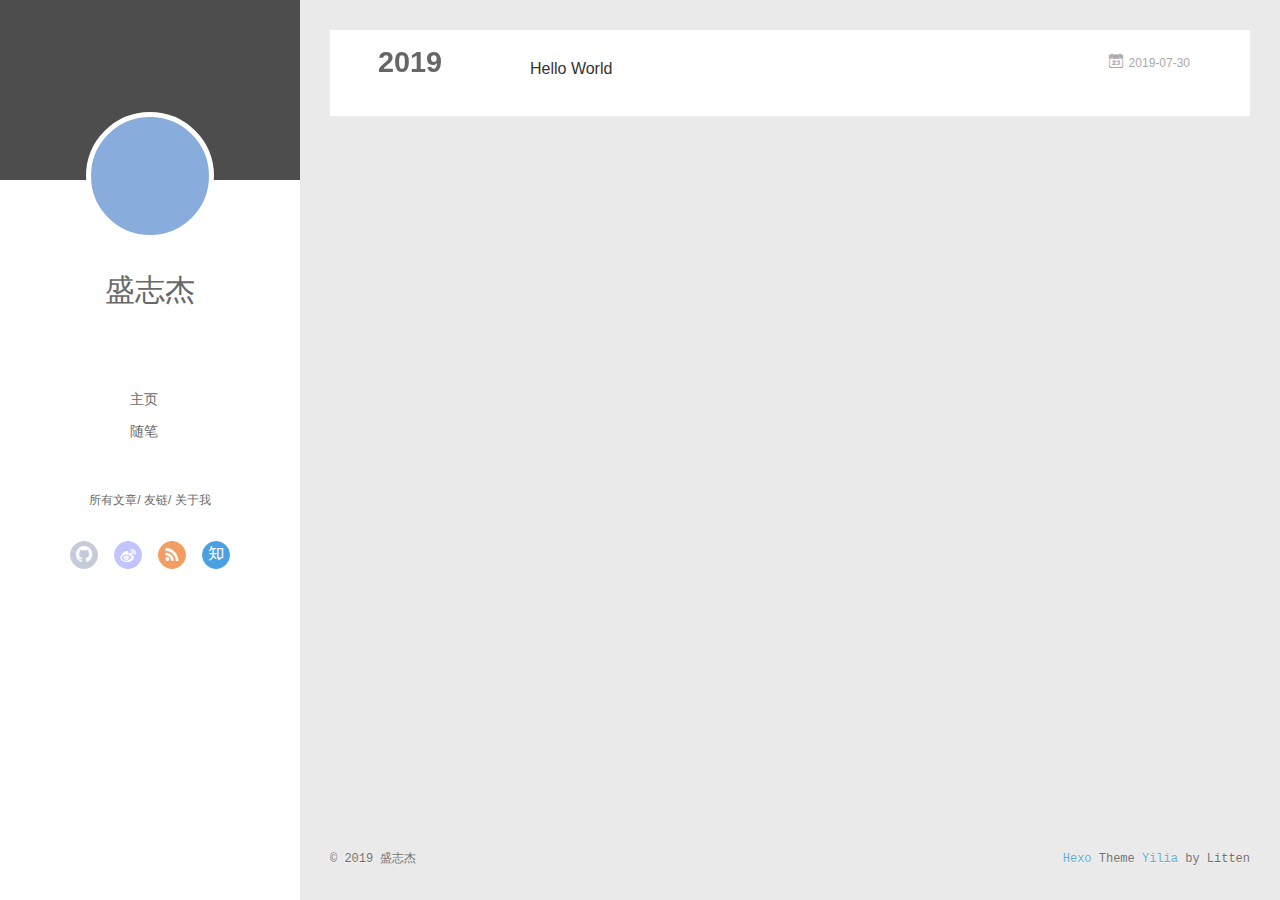
==== archives/index.html @ b41f2821 "第一次提交" ====
<!DOCTYPE html>
<html>
<head><meta name="generator" content="Hexo 3.9.0">
  <meta charset="utf-8">
  
  <meta name="renderer" content="webkit">
  <meta http-equiv="X-UA-Compatible" content="IE=edge">
  <link rel="dns-prefetch" href="http://shengzhijie.tk">
  <title>Archives | 盛志杰的博客</title>
  <meta name="viewport" content="width=device-width, initial-scale=1, maximum-scale=1">
  <meta property="og:type" content="website">
<meta property="og:title" content="盛志杰的博客">
<meta property="og:url" content="http://shengzhijie.tk/archives/index.html">
<meta property="og:site_name" content="盛志杰的博客">
<meta property="og:locale" content="default">
<meta name="twitter:card" content="summary">
<meta name="twitter:title" content="盛志杰的博客">
  
    <link rel="alternative" href="/atom.xml" title="盛志杰的博客" type="application/atom+xml">
  
  
    <link rel="icon" href="/favicon.png">
  
  <link rel="stylesheet" type="text/css" href="/./main.0cf68a.css">
  <style type="text/css">
  
    #container.show {
      background: linear-gradient(200deg,#a0cfe4,#e8c37e);
    }
  </style>
  

  

</head>
</html>
<body>
  <div id="container" q-class="show:isCtnShow">
    <canvas id="anm-canvas" class="anm-canvas"></canvas>
    <div class="left-col" q-class="show:isShow">
      
<div class="overlay" style="background: #4d4d4d"></div>
<div class="intrude-less">
	<header id="header" class="inner">
		<a href="/" class="profilepic">
			<img src="" class="js-avatar">
		</a>
		<hgroup>
		  <h1 class="header-author"><a href="/">盛志杰</a></h1>
		</hgroup>
		

		<nav class="header-menu">
			<ul>
			
				<li><a href="/">主页</a></li>
	        
				<li><a href="/tags/随笔/">随笔</a></li>
	        
			</ul>
		</nav>
		<nav class="header-smart-menu">
    		
    			
    			<a q-on="click: openSlider(e, 'innerArchive')" href="javascript:void(0)">所有文章</a>
    			
            
    			
    			<a q-on="click: openSlider(e, 'friends')" href="javascript:void(0)">友链</a>
    			
            
    			
    			<a q-on="click: openSlider(e, 'aboutme')" href="javascript:void(0)">关于我</a>
    			
            
		</nav>
		<nav class="header-nav">
			<div class="social">
				
					<a class="github" target="_blank" href="#" title="github"><i class="icon-github"></i></a>
		        
					<a class="weibo" target="_blank" href="#" title="weibo"><i class="icon-weibo"></i></a>
		        
					<a class="rss" target="_blank" href="#" title="rss"><i class="icon-rss"></i></a>
		        
					<a class="zhihu" target="_blank" href="#" title="zhihu"><i class="icon-zhihu"></i></a>
		        
			</div>
		</nav>
	</header>		
</div>

    </div>
    <div class="mid-col" q-class="show:isShow,hide:isShow|isFalse">
      
<nav id="mobile-nav">
  	<div class="overlay js-overlay" style="background: #4d4d4d"></div>
	<div class="btnctn js-mobile-btnctn">
  		<div class="slider-trigger list" q-on="click: openSlider(e)"><i class="icon icon-sort"></i></div>
	</div>
	<div class="intrude-less">
		<header id="header" class="inner">
			<div class="profilepic">
				<img src="" class="js-avatar">
			</div>
			<hgroup>
			  <h1 class="header-author js-header-author">盛志杰</h1>
			</hgroup>
			
			
			
				
			
				
			
			
			
			<nav class="header-nav">
				<div class="social">
					
						<a class="github" target="_blank" href="#" title="github"><i class="icon-github"></i></a>
			        
						<a class="weibo" target="_blank" href="#" title="weibo"><i class="icon-weibo"></i></a>
			        
						<a class="rss" target="_blank" href="#" title="rss"><i class="icon-rss"></i></a>
			        
						<a class="zhihu" target="_blank" href="#" title="zhihu"><i class="icon-zhihu"></i></a>
			        
				</div>
			</nav>

			<nav class="header-menu js-header-menu">
				<ul style="width: 50%">
				
				
					<li style="width: 50%"><a href="/">主页</a></li>
		        
					<li style="width: 50%"><a href="/tags/随笔/">随笔</a></li>
		        
				</ul>
			</nav>
		</header>				
	</div>
	<div class="mobile-mask" style="display:none" q-show="isShow"></div>
</nav>

      <div id="wrapper" class="body-wrap">
        <div class="menu-l">
          <div class="canvas-wrap">
            <canvas data-colors="#eaeaea" data-sectionHeight="100" data-contentId="js-content" id="myCanvas1" class="anm-canvas"></canvas>
          </div>
          <div id="js-content" class="content-ll">
            
  
  
    
    
      
      
      <section class="archives-wrap">
        <div class="archive-year-wrap">
          <a href="/archives/2019" class="archive-year">2019</a>
        </div>
        <div class="archives">
    
    <article class="archive-article archive-type-post">
  <div class="archive-article-inner">
    <header class="archive-article-header">
      	<div class="article-meta">
	      	<a href="/2019/07/30/hello-world/" class="archive-article-date">
  	<time datetime="2019-07-30T13:53:30.695Z" itemprop="datePublished"><i class="icon-calendar icon"></i>2019-07-30</time>
</a>
        </div>
    	 
  
    <h1 itemprop="name">
      <a class="archive-article-title" href="/2019/07/30/hello-world/">Hello World</a>
    </h1>
  

        <div class="article-info info-on-right">
          
          

        </div>
        <div class="clearfix"></div>
    </header>
  </div>
</article>
  
  
    </div></section>
  

    


          </div>
        </div>
      </div>
      <footer id="footer">
  <div class="outer">
    <div id="footer-info">
    	<div class="footer-left">
    		&copy; 2019 盛志杰
    	</div>
      	<div class="footer-right">
      		<a href="http://hexo.io/" target="_blank">Hexo</a>  Theme <a href="https://github.com/litten/hexo-theme-yilia" target="_blank">Yilia</a> by Litten
      	</div>
    </div>
  </div>
</footer>
    </div>
    <script>
	var yiliaConfig = {
		mathjax: false,
		isHome: false,
		isPost: false,
		isArchive: true,
		isTag: false,
		isCategory: false,
		open_in_new: false,
		toc_hide_index: true,
		root: "/",
		innerArchive: true,
		showTags: false
	}
</script>

<script>!function(t){function n(e){if(r[e])return r[e].exports;var i=r[e]={exports:{},id:e,loaded:!1};return t[e].call(i.exports,i,i.exports,n),i.loaded=!0,i.exports}var r={};n.m=t,n.c=r,n.p="./",n(0)}([function(t,n,r){r(195),t.exports=r(191)},function(t,n,r){var e=r(3),i=r(52),o=r(27),u=r(28),c=r(53),f="prototype",a=function(t,n,r){var s,l,h,v,p=t&a.F,d=t&a.G,y=t&a.S,g=t&a.P,b=t&a.B,m=d?e:y?e[n]||(e[n]={}):(e[n]||{})[f],x=d?i:i[n]||(i[n]={}),w=x[f]||(x[f]={});d&&(r=n);for(s in r)l=!p&&m&&void 0!==m[s],h=(l?m:r)[s],v=b&&l?c(h,e):g&&"function"==typeof h?c(Function.call,h):h,m&&u(m,s,h,t&a.U),x[s]!=h&&o(x,s,v),g&&w[s]!=h&&(w[s]=h)};e.core=i,a.F=1,a.G=2,a.S=4,a.P=8,a.B=16,a.W=32,a.U=64,a.R=128,t.exports=a},function(t,n,r){var e=r(6);t.exports=function(t){if(!e(t))throw TypeError(t+" is not an object!");return t}},function(t,n){var r=t.exports="undefined"!=typeof window&&window.Math==Math?window:"undefined"!=typeof self&&self.Math==Math?self:Function("return this")();"number"==typeof __g&&(__g=r)},function(t,n){t.exports=function(t){try{return!!t()}catch(t){return!0}}},function(t,n){var r=t.exports="undefined"!=typeof window&&window.Math==Math?window:"undefined"!=typeof self&&self.Math==Math?self:Function("return this")();"number"==typeof __g&&(__g=r)},function(t,n){t.exports=function(t){return"object"==typeof t?null!==t:"function"==typeof t}},function(t,n,r){var e=r(126)("wks"),i=r(76),o=r(3).Symbol,u="function"==typeof o;(t.exports=function(t){return e[t]||(e[t]=u&&o[t]||(u?o:i)("Symbol."+t))}).store=e},function(t,n){var r={}.hasOwnProperty;t.exports=function(t,n){return r.call(t,n)}},function(t,n,r){var e=r(94),i=r(33);t.exports=function(t){return e(i(t))}},function(t,n,r){t.exports=!r(4)(function(){return 7!=Object.defineProperty({},"a",{get:function(){return 7}}).a})},function(t,n,r){var e=r(2),i=r(167),o=r(50),u=Object.defineProperty;n.f=r(10)?Object.defineProperty:function(t,n,r){if(e(t),n=o(n,!0),e(r),i)try{return u(t,n,r)}catch(t){}if("get"in r||"set"in r)throw TypeError("Accessors not supported!");return"value"in r&&(t[n]=r.value),t}},function(t,n,r){t.exports=!r(18)(function(){return 7!=Object.defineProperty({},"a",{get:function(){return 7}}).a})},function(t,n,r){var e=r(14),i=r(22);t.exports=r(12)?function(t,n,r){return e.f(t,n,i(1,r))}:function(t,n,r){return t[n]=r,t}},function(t,n,r){var e=r(20),i=r(58),o=r(42),u=Object.defineProperty;n.f=r(12)?Object.defineProperty:function(t,n,r){if(e(t),n=o(n,!0),e(r),i)try{return u(t,n,r)}catch(t){}if("get"in r||"set"in r)throw TypeError("Accessors not supported!");return"value"in r&&(t[n]=r.value),t}},function(t,n,r){var e=r(40)("wks"),i=r(23),o=r(5).Symbol,u="function"==typeof o;(t.exports=function(t){return e[t]||(e[t]=u&&o[t]||(u?o:i)("Symbol."+t))}).store=e},function(t,n,r){var e=r(67),i=Math.min;t.exports=function(t){return t>0?i(e(t),9007199254740991):0}},function(t,n,r){var e=r(46);t.exports=function(t){return Object(e(t))}},function(t,n){t.exports=function(t){try{return!!t()}catch(t){return!0}}},function(t,n,r){var e=r(63),i=r(34);t.exports=Object.keys||function(t){return e(t,i)}},function(t,n,r){var e=r(21);t.exports=function(t){if(!e(t))throw TypeError(t+" is not an object!");return t}},function(t,n){t.exports=function(t){return"object"==typeof t?null!==t:"function"==typeof t}},function(t,n){t.exports=function(t,n){return{enumerable:!(1&t),configurable:!(2&t),writable:!(4&t),value:n}}},function(t,n){var r=0,e=Math.random();t.exports=function(t){return"Symbol(".concat(void 0===t?"":t,")_",(++r+e).toString(36))}},function(t,n){var r={}.hasOwnProperty;t.exports=function(t,n){return r.call(t,n)}},function(t,n){var r=t.exports={version:"2.4.0"};"number"==typeof __e&&(__e=r)},function(t,n){t.exports=function(t){if("function"!=typeof t)throw TypeError(t+" is not a function!");return t}},function(t,n,r){var e=r(11),i=r(66);t.exports=r(10)?function(t,n,r){return e.f(t,n,i(1,r))}:function(t,n,r){return t[n]=r,t}},function(t,n,r){var e=r(3),i=r(27),o=r(24),u=r(76)("src"),c="toString",f=Function[c],a=(""+f).split(c);r(52).inspectSource=function(t){return f.call(t)},(t.exports=function(t,n,r,c){var f="function"==typeof r;f&&(o(r,"name")||i(r,"name",n)),t[n]!==r&&(f&&(o(r,u)||i(r,u,t[n]?""+t[n]:a.join(String(n)))),t===e?t[n]=r:c?t[n]?t[n]=r:i(t,n,r):(delete t[n],i(t,n,r)))})(Function.prototype,c,function(){return"function"==typeof this&&this[u]||f.call(this)})},function(t,n,r){var e=r(1),i=r(4),o=r(46),u=function(t,n,r,e){var i=String(o(t)),u="<"+n;return""!==r&&(u+=" "+r+'="'+String(e).replace(/"/g,"&quot;")+'"'),u+">"+i+"</"+n+">"};t.exports=function(t,n){var r={};r[t]=n(u),e(e.P+e.F*i(function(){var n=""[t]('"');return n!==n.toLowerCase()||n.split('"').length>3}),"String",r)}},function(t,n,r){var e=r(115),i=r(46);t.exports=function(t){return e(i(t))}},function(t,n,r){var e=r(116),i=r(66),o=r(30),u=r(50),c=r(24),f=r(167),a=Object.getOwnPropertyDescriptor;n.f=r(10)?a:function(t,n){if(t=o(t),n=u(n,!0),f)try{return a(t,n)}catch(t){}if(c(t,n))return i(!e.f.call(t,n),t[n])}},function(t,n,r){var e=r(24),i=r(17),o=r(145)("IE_PROTO"),u=Object.prototype;t.exports=Object.getPrototypeOf||function(t){return t=i(t),e(t,o)?t[o]:"function"==typeof t.constructor&&t instanceof t.constructor?t.constructor.prototype:t instanceof Object?u:null}},function(t,n){t.exports=function(t){if(void 0==t)throw TypeError("Can't call method on  "+t);return t}},function(t,n){t.exports="constructor,hasOwnProperty,isPrototypeOf,propertyIsEnumerable,toLocaleString,toString,valueOf".split(",")},function(t,n){t.exports={}},function(t,n){t.exports=!0},function(t,n){n.f={}.propertyIsEnumerable},function(t,n,r){var e=r(14).f,i=r(8),o=r(15)("toStringTag");t.exports=function(t,n,r){t&&!i(t=r?t:t.prototype,o)&&e(t,o,{configurable:!0,value:n})}},function(t,n,r){var e=r(40)("keys"),i=r(23);t.exports=function(t){return e[t]||(e[t]=i(t))}},function(t,n,r){var e=r(5),i="__core-js_shared__",o=e[i]||(e[i]={});t.exports=function(t){return o[t]||(o[t]={})}},function(t,n){var r=Math.ceil,e=Math.floor;t.exports=function(t){return isNaN(t=+t)?0:(t>0?e:r)(t)}},function(t,n,r){var e=r(21);t.exports=function(t,n){if(!e(t))return t;var r,i;if(n&&"function"==typeof(r=t.toString)&&!e(i=r.call(t)))return i;if("function"==typeof(r=t.valueOf)&&!e(i=r.call(t)))return i;if(!n&&"function"==typeof(r=t.toString)&&!e(i=r.call(t)))return i;throw TypeError("Can't convert object to primitive value")}},function(t,n,r){var e=r(5),i=r(25),o=r(36),u=r(44),c=r(14).f;t.exports=function(t){var n=i.Symbol||(i.Symbol=o?{}:e.Symbol||{});"_"==t.charAt(0)||t in n||c(n,t,{value:u.f(t)})}},function(t,n,r){n.f=r(15)},function(t,n){var r={}.toString;t.exports=function(t){return r.call(t).slice(8,-1)}},function(t,n){t.exports=function(t){if(void 0==t)throw TypeError("Can't call method on  "+t);return t}},function(t,n,r){var e=r(4);t.exports=function(t,n){return!!t&&e(function(){n?t.call(null,function(){},1):t.call(null)})}},function(t,n,r){var e=r(53),i=r(115),o=r(17),u=r(16),c=r(203);t.exports=function(t,n){var r=1==t,f=2==t,a=3==t,s=4==t,l=6==t,h=5==t||l,v=n||c;return function(n,c,p){for(var d,y,g=o(n),b=i(g),m=e(c,p,3),x=u(b.length),w=0,S=r?v(n,x):f?v(n,0):void 0;x>w;w++)if((h||w in b)&&(d=b[w],y=m(d,w,g),t))if(r)S[w]=y;else if(y)switch(t){case 3:return!0;case 5:return d;case 6:return w;case 2:S.push(d)}else if(s)return!1;return l?-1:a||s?s:S}}},function(t,n,r){var e=r(1),i=r(52),o=r(4);t.exports=function(t,n){var r=(i.Object||{})[t]||Object[t],u={};u[t]=n(r),e(e.S+e.F*o(function(){r(1)}),"Object",u)}},function(t,n,r){var e=r(6);t.exports=function(t,n){if(!e(t))return t;var r,i;if(n&&"function"==typeof(r=t.toString)&&!e(i=r.call(t)))return i;if("function"==typeof(r=t.valueOf)&&!e(i=r.call(t)))return i;if(!n&&"function"==typeof(r=t.toString)&&!e(i=r.call(t)))return i;throw TypeError("Can't convert object to primitive value")}},function(t,n,r){var e=r(5),i=r(25),o=r(91),u=r(13),c="prototype",f=function(t,n,r){var a,s,l,h=t&f.F,v=t&f.G,p=t&f.S,d=t&f.P,y=t&f.B,g=t&f.W,b=v?i:i[n]||(i[n]={}),m=b[c],x=v?e:p?e[n]:(e[n]||{})[c];v&&(r=n);for(a in r)(s=!h&&x&&void 0!==x[a])&&a in b||(l=s?x[a]:r[a],b[a]=v&&"function"!=typeof x[a]?r[a]:y&&s?o(l,e):g&&x[a]==l?function(t){var n=function(n,r,e){if(this instanceof t){switch(arguments.length){case 0:return new t;case 1:return new t(n);case 2:return new t(n,r)}return new t(n,r,e)}return t.apply(this,arguments)};return n[c]=t[c],n}(l):d&&"function"==typeof l?o(Function.call,l):l,d&&((b.virtual||(b.virtual={}))[a]=l,t&f.R&&m&&!m[a]&&u(m,a,l)))};f.F=1,f.G=2,f.S=4,f.P=8,f.B=16,f.W=32,f.U=64,f.R=128,t.exports=f},function(t,n){var r=t.exports={version:"2.4.0"};"number"==typeof __e&&(__e=r)},function(t,n,r){var e=r(26);t.exports=function(t,n,r){if(e(t),void 0===n)return t;switch(r){case 1:return function(r){return t.call(n,r)};case 2:return function(r,e){return t.call(n,r,e)};case 3:return function(r,e,i){return t.call(n,r,e,i)}}return function(){return t.apply(n,arguments)}}},function(t,n,r){var e=r(183),i=r(1),o=r(126)("metadata"),u=o.store||(o.store=new(r(186))),c=function(t,n,r){var i=u.get(t);if(!i){if(!r)return;u.set(t,i=new e)}var o=i.get(n);if(!o){if(!r)return;i.set(n,o=new e)}return o},f=function(t,n,r){var e=c(n,r,!1);return void 0!==e&&e.has(t)},a=function(t,n,r){var e=c(n,r,!1);return void 0===e?void 0:e.get(t)},s=function(t,n,r,e){c(r,e,!0).set(t,n)},l=function(t,n){var r=c(t,n,!1),e=[];return r&&r.forEach(function(t,n){e.push(n)}),e},h=function(t){return void 0===t||"symbol"==typeof t?t:String(t)},v=function(t){i(i.S,"Reflect",t)};t.exports={store:u,map:c,has:f,get:a,set:s,keys:l,key:h,exp:v}},function(t,n,r){"use strict";if(r(10)){var e=r(69),i=r(3),o=r(4),u=r(1),c=r(127),f=r(152),a=r(53),s=r(68),l=r(66),h=r(27),v=r(73),p=r(67),d=r(16),y=r(75),g=r(50),b=r(24),m=r(180),x=r(114),w=r(6),S=r(17),_=r(137),O=r(70),E=r(32),P=r(71).f,j=r(154),F=r(76),M=r(7),A=r(48),N=r(117),T=r(146),I=r(155),k=r(80),L=r(123),R=r(74),C=r(130),D=r(160),U=r(11),W=r(31),G=U.f,B=W.f,V=i.RangeError,z=i.TypeError,q=i.Uint8Array,K="ArrayBuffer",J="Shared"+K,Y="BYTES_PER_ELEMENT",H="prototype",$=Array[H],X=f.ArrayBuffer,Q=f.DataView,Z=A(0),tt=A(2),nt=A(3),rt=A(4),et=A(5),it=A(6),ot=N(!0),ut=N(!1),ct=I.values,ft=I.keys,at=I.entries,st=$.lastIndexOf,lt=$.reduce,ht=$.reduceRight,vt=$.join,pt=$.sort,dt=$.slice,yt=$.toString,gt=$.toLocaleString,bt=M("iterator"),mt=M("toStringTag"),xt=F("typed_constructor"),wt=F("def_constructor"),St=c.CONSTR,_t=c.TYPED,Ot=c.VIEW,Et="Wrong length!",Pt=A(1,function(t,n){return Tt(T(t,t[wt]),n)}),jt=o(function(){return 1===new q(new Uint16Array([1]).buffer)[0]}),Ft=!!q&&!!q[H].set&&o(function(){new q(1).set({})}),Mt=function(t,n){if(void 0===t)throw z(Et);var r=+t,e=d(t);if(n&&!m(r,e))throw V(Et);return e},At=function(t,n){var r=p(t);if(r<0||r%n)throw V("Wrong offset!");return r},Nt=function(t){if(w(t)&&_t in t)return t;throw z(t+" is not a typed array!")},Tt=function(t,n){if(!(w(t)&&xt in t))throw z("It is not a typed array constructor!");return new t(n)},It=function(t,n){return kt(T(t,t[wt]),n)},kt=function(t,n){for(var r=0,e=n.length,i=Tt(t,e);e>r;)i[r]=n[r++];return i},Lt=function(t,n,r){G(t,n,{get:function(){return this._d[r]}})},Rt=function(t){var n,r,e,i,o,u,c=S(t),f=arguments.length,s=f>1?arguments[1]:void 0,l=void 0!==s,h=j(c);if(void 0!=h&&!_(h)){for(u=h.call(c),e=[],n=0;!(o=u.next()).done;n++)e.push(o.value);c=e}for(l&&f>2&&(s=a(s,arguments[2],2)),n=0,r=d(c.length),i=Tt(this,r);r>n;n++)i[n]=l?s(c[n],n):c[n];return i},Ct=function(){for(var t=0,n=arguments.length,r=Tt(this,n);n>t;)r[t]=arguments[t++];return r},Dt=!!q&&o(function(){gt.call(new q(1))}),Ut=function(){return gt.apply(Dt?dt.call(Nt(this)):Nt(this),arguments)},Wt={copyWithin:function(t,n){return D.call(Nt(this),t,n,arguments.length>2?arguments[2]:void 0)},every:function(t){return rt(Nt(this),t,arguments.length>1?arguments[1]:void 0)},fill:function(t){return C.apply(Nt(this),arguments)},filter:function(t){return It(this,tt(Nt(this),t,arguments.length>1?arguments[1]:void 0))},find:function(t){return et(Nt(this),t,arguments.length>1?arguments[1]:void 0)},findIndex:function(t){return it(Nt(this),t,arguments.length>1?arguments[1]:void 0)},forEach:function(t){Z(Nt(this),t,arguments.length>1?arguments[1]:void 0)},indexOf:function(t){return ut(Nt(this),t,arguments.length>1?arguments[1]:void 0)},includes:function(t){return ot(Nt(this),t,arguments.length>1?arguments[1]:void 0)},join:function(t){return vt.apply(Nt(this),arguments)},lastIndexOf:function(t){return st.apply(Nt(this),arguments)},map:function(t){return Pt(Nt(this),t,arguments.length>1?arguments[1]:void 0)},reduce:function(t){return lt.apply(Nt(this),arguments)},reduceRight:function(t){return ht.apply(Nt(this),arguments)},reverse:function(){for(var t,n=this,r=Nt(n).length,e=Math.floor(r/2),i=0;i<e;)t=n[i],n[i++]=n[--r],n[r]=t;return n},some:function(t){return nt(Nt(this),t,arguments.length>1?arguments[1]:void 0)},sort:function(t){return pt.call(Nt(this),t)},subarray:function(t,n){var r=Nt(this),e=r.length,i=y(t,e);return new(T(r,r[wt]))(r.buffer,r.byteOffset+i*r.BYTES_PER_ELEMENT,d((void 0===n?e:y(n,e))-i))}},Gt=function(t,n){return It(this,dt.call(Nt(this),t,n))},Bt=function(t){Nt(this);var n=At(arguments[1],1),r=this.length,e=S(t),i=d(e.length),o=0;if(i+n>r)throw V(Et);for(;o<i;)this[n+o]=e[o++]},Vt={entries:function(){return at.call(Nt(this))},keys:function(){return ft.call(Nt(this))},values:function(){return ct.call(Nt(this))}},zt=function(t,n){return w(t)&&t[_t]&&"symbol"!=typeof n&&n in t&&String(+n)==String(n)},qt=function(t,n){return zt(t,n=g(n,!0))?l(2,t[n]):B(t,n)},Kt=function(t,n,r){return!(zt(t,n=g(n,!0))&&w(r)&&b(r,"value"))||b(r,"get")||b(r,"set")||r.configurable||b(r,"writable")&&!r.writable||b(r,"enumerable")&&!r.enumerable?G(t,n,r):(t[n]=r.value,t)};St||(W.f=qt,U.f=Kt),u(u.S+u.F*!St,"Object",{getOwnPropertyDescriptor:qt,defineProperty:Kt}),o(function(){yt.call({})})&&(yt=gt=function(){return vt.call(this)});var Jt=v({},Wt);v(Jt,Vt),h(Jt,bt,Vt.values),v(Jt,{slice:Gt,set:Bt,constructor:function(){},toString:yt,toLocaleString:Ut}),Lt(Jt,"buffer","b"),Lt(Jt,"byteOffset","o"),Lt(Jt,"byteLength","l"),Lt(Jt,"length","e"),G(Jt,mt,{get:function(){return this[_t]}}),t.exports=function(t,n,r,f){f=!!f;var a=t+(f?"Clamped":"")+"Array",l="Uint8Array"!=a,v="get"+t,p="set"+t,y=i[a],g=y||{},b=y&&E(y),m=!y||!c.ABV,S={},_=y&&y[H],j=function(t,r){var e=t._d;return e.v[v](r*n+e.o,jt)},F=function(t,r,e){var i=t._d;f&&(e=(e=Math.round(e))<0?0:e>255?255:255&e),i.v[p](r*n+i.o,e,jt)},M=function(t,n){G(t,n,{get:function(){return j(this,n)},set:function(t){return F(this,n,t)},enumerable:!0})};m?(y=r(function(t,r,e,i){s(t,y,a,"_d");var o,u,c,f,l=0,v=0;if(w(r)){if(!(r instanceof X||(f=x(r))==K||f==J))return _t in r?kt(y,r):Rt.call(y,r);o=r,v=At(e,n);var p=r.byteLength;if(void 0===i){if(p%n)throw V(Et);if((u=p-v)<0)throw V(Et)}else if((u=d(i)*n)+v>p)throw V(Et);c=u/n}else c=Mt(r,!0),u=c*n,o=new X(u);for(h(t,"_d",{b:o,o:v,l:u,e:c,v:new Q(o)});l<c;)M(t,l++)}),_=y[H]=O(Jt),h(_,"constructor",y)):L(function(t){new y(null),new y(t)},!0)||(y=r(function(t,r,e,i){s(t,y,a);var o;return w(r)?r instanceof X||(o=x(r))==K||o==J?void 0!==i?new g(r,At(e,n),i):void 0!==e?new g(r,At(e,n)):new g(r):_t in r?kt(y,r):Rt.call(y,r):new g(Mt(r,l))}),Z(b!==Function.prototype?P(g).concat(P(b)):P(g),function(t){t in y||h(y,t,g[t])}),y[H]=_,e||(_.constructor=y));var A=_[bt],N=!!A&&("values"==A.name||void 0==A.name),T=Vt.values;h(y,xt,!0),h(_,_t,a),h(_,Ot,!0),h(_,wt,y),(f?new y(1)[mt]==a:mt in _)||G(_,mt,{get:function(){return a}}),S[a]=y,u(u.G+u.W+u.F*(y!=g),S),u(u.S,a,{BYTES_PER_ELEMENT:n,from:Rt,of:Ct}),Y in _||h(_,Y,n),u(u.P,a,Wt),R(a),u(u.P+u.F*Ft,a,{set:Bt}),u(u.P+u.F*!N,a,Vt),u(u.P+u.F*(_.toString!=yt),a,{toString:yt}),u(u.P+u.F*o(function(){new y(1).slice()}),a,{slice:Gt}),u(u.P+u.F*(o(function(){return[1,2].toLocaleString()!=new y([1,2]).toLocaleString()})||!o(function(){_.toLocaleString.call([1,2])})),a,{toLocaleString:Ut}),k[a]=N?A:T,e||N||h(_,bt,T)}}else t.exports=function(){}},function(t,n){var r={}.toString;t.exports=function(t){return r.call(t).slice(8,-1)}},function(t,n,r){var e=r(21),i=r(5).document,o=e(i)&&e(i.createElement);t.exports=function(t){return o?i.createElement(t):{}}},function(t,n,r){t.exports=!r(12)&&!r(18)(function(){return 7!=Object.defineProperty(r(57)("div"),"a",{get:function(){return 7}}).a})},function(t,n,r){"use strict";var e=r(36),i=r(51),o=r(64),u=r(13),c=r(8),f=r(35),a=r(96),s=r(38),l=r(103),h=r(15)("iterator"),v=!([].keys&&"next"in[].keys()),p="keys",d="values",y=function(){return this};t.exports=function(t,n,r,g,b,m,x){a(r,n,g);var w,S,_,O=function(t){if(!v&&t in F)return F[t];switch(t){case p:case d:return function(){return new r(this,t)}}return function(){return new r(this,t)}},E=n+" Iterator",P=b==d,j=!1,F=t.prototype,M=F[h]||F["@@iterator"]||b&&F[b],A=M||O(b),N=b?P?O("entries"):A:void 0,T="Array"==n?F.entries||M:M;if(T&&(_=l(T.call(new t)))!==Object.prototype&&(s(_,E,!0),e||c(_,h)||u(_,h,y)),P&&M&&M.name!==d&&(j=!0,A=function(){return M.call(this)}),e&&!x||!v&&!j&&F[h]||u(F,h,A),f[n]=A,f[E]=y,b)if(w={values:P?A:O(d),keys:m?A:O(p),entries:N},x)for(S in w)S in F||o(F,S,w[S]);else i(i.P+i.F*(v||j),n,w);return w}},function(t,n,r){var e=r(20),i=r(100),o=r(34),u=r(39)("IE_PROTO"),c=function(){},f="prototype",a=function(){var t,n=r(57)("iframe"),e=o.length;for(n.style.display="none",r(93).appendChild(n),n.src="javascript:",t=n.contentWindow.document,t.open(),t.write("<script>document.F=Object<\/script>"),t.close(),a=t.F;e--;)delete a[f][o[e]];return a()};t.exports=Object.create||function(t,n){var r;return null!==t?(c[f]=e(t),r=new c,c[f]=null,r[u]=t):r=a(),void 0===n?r:i(r,n)}},function(t,n,r){var e=r(63),i=r(34).concat("length","prototype");n.f=Object.getOwnPropertyNames||function(t){return e(t,i)}},function(t,n){n.f=Object.getOwnPropertySymbols},function(t,n,r){var e=r(8),i=r(9),o=r(90)(!1),u=r(39)("IE_PROTO");t.exports=function(t,n){var r,c=i(t),f=0,a=[];for(r in c)r!=u&&e(c,r)&&a.push(r);for(;n.length>f;)e(c,r=n[f++])&&(~o(a,r)||a.push(r));return a}},function(t,n,r){t.exports=r(13)},function(t,n,r){var e=r(76)("meta"),i=r(6),o=r(24),u=r(11).f,c=0,f=Object.isExtensible||function(){return!0},a=!r(4)(function(){return f(Object.preventExtensions({}))}),s=function(t){u(t,e,{value:{i:"O"+ ++c,w:{}}})},l=function(t,n){if(!i(t))return"symbol"==typeof t?t:("string"==typeof t?"S":"P")+t;if(!o(t,e)){if(!f(t))return"F";if(!n)return"E";s(t)}return t[e].i},h=function(t,n){if(!o(t,e)){if(!f(t))return!0;if(!n)return!1;s(t)}return t[e].w},v=function(t){return a&&p.NEED&&f(t)&&!o(t,e)&&s(t),t},p=t.exports={KEY:e,NEED:!1,fastKey:l,getWeak:h,onFreeze:v}},function(t,n){t.exports=function(t,n){return{enumerable:!(1&t),configurable:!(2&t),writable:!(4&t),value:n}}},function(t,n){var r=Math.ceil,e=Math.floor;t.exports=function(t){return isNaN(t=+t)?0:(t>0?e:r)(t)}},function(t,n){t.exports=function(t,n,r,e){if(!(t instanceof n)||void 0!==e&&e in t)throw TypeError(r+": incorrect invocation!");return t}},function(t,n){t.exports=!1},function(t,n,r){var e=r(2),i=r(173),o=r(133),u=r(145)("IE_PROTO"),c=function(){},f="prototype",a=function(){var t,n=r(132)("iframe"),e=o.length;for(n.style.display="none",r(135).appendChild(n),n.src="javascript:",t=n.contentWindow.document,t.open(),t.write("<script>document.F=Object<\/script>"),t.close(),a=t.F;e--;)delete a[f][o[e]];return a()};t.exports=Object.create||function(t,n){var r;return null!==t?(c[f]=e(t),r=new c,c[f]=null,r[u]=t):r=a(),void 0===n?r:i(r,n)}},function(t,n,r){var e=r(175),i=r(133).concat("length","prototype");n.f=Object.getOwnPropertyNames||function(t){return e(t,i)}},function(t,n,r){var e=r(175),i=r(133);t.exports=Object.keys||function(t){return e(t,i)}},function(t,n,r){var e=r(28);t.exports=function(t,n,r){for(var i in n)e(t,i,n[i],r);return t}},function(t,n,r){"use strict";var e=r(3),i=r(11),o=r(10),u=r(7)("species");t.exports=function(t){var n=e[t];o&&n&&!n[u]&&i.f(n,u,{configurable:!0,get:function(){return this}})}},function(t,n,r){var e=r(67),i=Math.max,o=Math.min;t.exports=function(t,n){return t=e(t),t<0?i(t+n,0):o(t,n)}},function(t,n){var r=0,e=Math.random();t.exports=function(t){return"Symbol(".concat(void 0===t?"":t,")_",(++r+e).toString(36))}},function(t,n,r){var e=r(33);t.exports=function(t){return Object(e(t))}},function(t,n,r){var e=r(7)("unscopables"),i=Array.prototype;void 0==i[e]&&r(27)(i,e,{}),t.exports=function(t){i[e][t]=!0}},function(t,n,r){var e=r(53),i=r(169),o=r(137),u=r(2),c=r(16),f=r(154),a={},s={},n=t.exports=function(t,n,r,l,h){var v,p,d,y,g=h?function(){return t}:f(t),b=e(r,l,n?2:1),m=0;if("function"!=typeof g)throw TypeError(t+" is not iterable!");if(o(g)){for(v=c(t.length);v>m;m++)if((y=n?b(u(p=t[m])[0],p[1]):b(t[m]))===a||y===s)return y}else for(d=g.call(t);!(p=d.next()).done;)if((y=i(d,b,p.value,n))===a||y===s)return y};n.BREAK=a,n.RETURN=s},function(t,n){t.exports={}},function(t,n,r){var e=r(11).f,i=r(24),o=r(7)("toStringTag");t.exports=function(t,n,r){t&&!i(t=r?t:t.prototype,o)&&e(t,o,{configurable:!0,value:n})}},function(t,n,r){var e=r(1),i=r(46),o=r(4),u=r(150),c="["+u+"]",f="​",a=RegExp("^"+c+c+"*"),s=RegExp(c+c+"*$"),l=function(t,n,r){var i={},c=o(function(){return!!u[t]()||f[t]()!=f}),a=i[t]=c?n(h):u[t];r&&(i[r]=a),e(e.P+e.F*c,"String",i)},h=l.trim=function(t,n){return t=String(i(t)),1&n&&(t=t.replace(a,"")),2&n&&(t=t.replace(s,"")),t};t.exports=l},function(t,n,r){t.exports={default:r(86),__esModule:!0}},function(t,n,r){t.exports={default:r(87),__esModule:!0}},function(t,n,r){"use strict";function e(t){return t&&t.__esModule?t:{default:t}}n.__esModule=!0;var i=r(84),o=e(i),u=r(83),c=e(u),f="function"==typeof c.default&&"symbol"==typeof o.default?function(t){return typeof t}:function(t){return t&&"function"==typeof c.default&&t.constructor===c.default&&t!==c.default.prototype?"symbol":typeof t};n.default="function"==typeof c.default&&"symbol"===f(o.default)?function(t){return void 0===t?"undefined":f(t)}:function(t){return t&&"function"==typeof c.default&&t.constructor===c.default&&t!==c.default.prototype?"symbol":void 0===t?"undefined":f(t)}},function(t,n,r){r(110),r(108),r(111),r(112),t.exports=r(25).Symbol},function(t,n,r){r(109),r(113),t.exports=r(44).f("iterator")},function(t,n){t.exports=function(t){if("function"!=typeof t)throw TypeError(t+" is not a function!");return t}},function(t,n){t.exports=function(){}},function(t,n,r){var e=r(9),i=r(106),o=r(105);t.exports=function(t){return function(n,r,u){var c,f=e(n),a=i(f.length),s=o(u,a);if(t&&r!=r){for(;a>s;)if((c=f[s++])!=c)return!0}else for(;a>s;s++)if((t||s in f)&&f[s]===r)return t||s||0;return!t&&-1}}},function(t,n,r){var e=r(88);t.exports=function(t,n,r){if(e(t),void 0===n)return t;switch(r){case 1:return function(r){return t.call(n,r)};case 2:return function(r,e){return t.call(n,r,e)};case 3:return function(r,e,i){return t.call(n,r,e,i)}}return function(){return t.apply(n,arguments)}}},function(t,n,r){var e=r(19),i=r(62),o=r(37);t.exports=function(t){var n=e(t),r=i.f;if(r)for(var u,c=r(t),f=o.f,a=0;c.length>a;)f.call(t,u=c[a++])&&n.push(u);return n}},function(t,n,r){t.exports=r(5).document&&document.documentElement},function(t,n,r){var e=r(56);t.exports=Object("z").propertyIsEnumerable(0)?Object:function(t){return"String"==e(t)?t.split(""):Object(t)}},function(t,n,r){var e=r(56);t.exports=Array.isArray||function(t){return"Array"==e(t)}},function(t,n,r){"use strict";var e=r(60),i=r(22),o=r(38),u={};r(13)(u,r(15)("iterator"),function(){return this}),t.exports=function(t,n,r){t.prototype=e(u,{next:i(1,r)}),o(t,n+" Iterator")}},function(t,n){t.exports=function(t,n){return{value:n,done:!!t}}},function(t,n,r){var e=r(19),i=r(9);t.exports=function(t,n){for(var r,o=i(t),u=e(o),c=u.length,f=0;c>f;)if(o[r=u[f++]]===n)return r}},function(t,n,r){var e=r(23)("meta"),i=r(21),o=r(8),u=r(14).f,c=0,f=Object.isExtensible||function(){return!0},a=!r(18)(function(){return f(Object.preventExtensions({}))}),s=function(t){u(t,e,{value:{i:"O"+ ++c,w:{}}})},l=function(t,n){if(!i(t))return"symbol"==typeof t?t:("string"==typeof t?"S":"P")+t;if(!o(t,e)){if(!f(t))return"F";if(!n)return"E";s(t)}return t[e].i},h=function(t,n){if(!o(t,e)){if(!f(t))return!0;if(!n)return!1;s(t)}return t[e].w},v=function(t){return a&&p.NEED&&f(t)&&!o(t,e)&&s(t),t},p=t.exports={KEY:e,NEED:!1,fastKey:l,getWeak:h,onFreeze:v}},function(t,n,r){var e=r(14),i=r(20),o=r(19);t.exports=r(12)?Object.defineProperties:function(t,n){i(t);for(var r,u=o(n),c=u.length,f=0;c>f;)e.f(t,r=u[f++],n[r]);return t}},function(t,n,r){var e=r(37),i=r(22),o=r(9),u=r(42),c=r(8),f=r(58),a=Object.getOwnPropertyDescriptor;n.f=r(12)?a:function(t,n){if(t=o(t),n=u(n,!0),f)try{return a(t,n)}catch(t){}if(c(t,n))return i(!e.f.call(t,n),t[n])}},function(t,n,r){var e=r(9),i=r(61).f,o={}.toString,u="object"==typeof window&&window&&Object.getOwnPropertyNames?Object.getOwnPropertyNames(window):[],c=function(t){try{return i(t)}catch(t){return u.slice()}};t.exports.f=function(t){return u&&"[object Window]"==o.call(t)?c(t):i(e(t))}},function(t,n,r){var e=r(8),i=r(77),o=r(39)("IE_PROTO"),u=Object.prototype;t.exports=Object.getPrototypeOf||function(t){return t=i(t),e(t,o)?t[o]:"function"==typeof t.constructor&&t instanceof t.constructor?t.constructor.prototype:t instanceof Object?u:null}},function(t,n,r){var e=r(41),i=r(33);t.exports=function(t){return function(n,r){var o,u,c=String(i(n)),f=e(r),a=c.length;return f<0||f>=a?t?"":void 0:(o=c.charCodeAt(f),o<55296||o>56319||f+1===a||(u=c.charCodeAt(f+1))<56320||u>57343?t?c.charAt(f):o:t?c.slice(f,f+2):u-56320+(o-55296<<10)+65536)}}},function(t,n,r){var e=r(41),i=Math.max,o=Math.min;t.exports=function(t,n){return t=e(t),t<0?i(t+n,0):o(t,n)}},function(t,n,r){var e=r(41),i=Math.min;t.exports=function(t){return t>0?i(e(t),9007199254740991):0}},function(t,n,r){"use strict";var e=r(89),i=r(97),o=r(35),u=r(9);t.exports=r(59)(Array,"Array",function(t,n){this._t=u(t),this._i=0,this._k=n},function(){var t=this._t,n=this._k,r=this._i++;return!t||r>=t.length?(this._t=void 0,i(1)):"keys"==n?i(0,r):"values"==n?i(0,t[r]):i(0,[r,t[r]])},"values"),o.Arguments=o.Array,e("keys"),e("values"),e("entries")},function(t,n){},function(t,n,r){"use strict";var e=r(104)(!0);r(59)(String,"String",function(t){this._t=String(t),this._i=0},function(){var t,n=this._t,r=this._i;return r>=n.length?{value:void 0,done:!0}:(t=e(n,r),this._i+=t.length,{value:t,done:!1})})},function(t,n,r){"use strict";var e=r(5),i=r(8),o=r(12),u=r(51),c=r(64),f=r(99).KEY,a=r(18),s=r(40),l=r(38),h=r(23),v=r(15),p=r(44),d=r(43),y=r(98),g=r(92),b=r(95),m=r(20),x=r(9),w=r(42),S=r(22),_=r(60),O=r(102),E=r(101),P=r(14),j=r(19),F=E.f,M=P.f,A=O.f,N=e.Symbol,T=e.JSON,I=T&&T.stringify,k="prototype",L=v("_hidden"),R=v("toPrimitive"),C={}.propertyIsEnumerable,D=s("symbol-registry"),U=s("symbols"),W=s("op-symbols"),G=Object[k],B="function"==typeof N,V=e.QObject,z=!V||!V[k]||!V[k].findChild,q=o&&a(function(){return 7!=_(M({},"a",{get:function(){return M(this,"a",{value:7}).a}})).a})?function(t,n,r){var e=F(G,n);e&&delete G[n],M(t,n,r),e&&t!==G&&M(G,n,e)}:M,K=function(t){var n=U[t]=_(N[k]);return n._k=t,n},J=B&&"symbol"==typeof N.iterator?function(t){return"symbol"==typeof t}:function(t){return t instanceof N},Y=function(t,n,r){return t===G&&Y(W,n,r),m(t),n=w(n,!0),m(r),i(U,n)?(r.enumerable?(i(t,L)&&t[L][n]&&(t[L][n]=!1),r=_(r,{enumerable:S(0,!1)})):(i(t,L)||M(t,L,S(1,{})),t[L][n]=!0),q(t,n,r)):M(t,n,r)},H=function(t,n){m(t);for(var r,e=g(n=x(n)),i=0,o=e.length;o>i;)Y(t,r=e[i++],n[r]);return t},$=function(t,n){return void 0===n?_(t):H(_(t),n)},X=function(t){var n=C.call(this,t=w(t,!0));return!(this===G&&i(U,t)&&!i(W,t))&&(!(n||!i(this,t)||!i(U,t)||i(this,L)&&this[L][t])||n)},Q=function(t,n){if(t=x(t),n=w(n,!0),t!==G||!i(U,n)||i(W,n)){var r=F(t,n);return!r||!i(U,n)||i(t,L)&&t[L][n]||(r.enumerable=!0),r}},Z=function(t){for(var n,r=A(x(t)),e=[],o=0;r.length>o;)i(U,n=r[o++])||n==L||n==f||e.push(n);return e},tt=function(t){for(var n,r=t===G,e=A(r?W:x(t)),o=[],u=0;e.length>u;)!i(U,n=e[u++])||r&&!i(G,n)||o.push(U[n]);return o};B||(N=function(){if(this instanceof N)throw TypeError("Symbol is not a constructor!");var t=h(arguments.length>0?arguments[0]:void 0),n=function(r){this===G&&n.call(W,r),i(this,L)&&i(this[L],t)&&(this[L][t]=!1),q(this,t,S(1,r))};return o&&z&&q(G,t,{configurable:!0,set:n}),K(t)},c(N[k],"toString",function(){return this._k}),E.f=Q,P.f=Y,r(61).f=O.f=Z,r(37).f=X,r(62).f=tt,o&&!r(36)&&c(G,"propertyIsEnumerable",X,!0),p.f=function(t){return K(v(t))}),u(u.G+u.W+u.F*!B,{Symbol:N});for(var nt="hasInstance,isConcatSpreadable,iterator,match,replace,search,species,split,toPrimitive,toStringTag,unscopables".split(","),rt=0;nt.length>rt;)v(nt[rt++]);for(var nt=j(v.store),rt=0;nt.length>rt;)d(nt[rt++]);u(u.S+u.F*!B,"Symbol",{for:function(t){return i(D,t+="")?D[t]:D[t]=N(t)},keyFor:function(t){if(J(t))return y(D,t);throw TypeError(t+" is not a symbol!")},useSetter:function(){z=!0},useSimple:function(){z=!1}}),u(u.S+u.F*!B,"Object",{create:$,defineProperty:Y,defineProperties:H,getOwnPropertyDescriptor:Q,getOwnPropertyNames:Z,getOwnPropertySymbols:tt}),T&&u(u.S+u.F*(!B||a(function(){var t=N();return"[null]"!=I([t])||"{}"!=I({a:t})||"{}"!=I(Object(t))})),"JSON",{stringify:function(t){if(void 0!==t&&!J(t)){for(var n,r,e=[t],i=1;arguments.length>i;)e.push(arguments[i++]);return n=e[1],"function"==typeof n&&(r=n),!r&&b(n)||(n=function(t,n){if(r&&(n=r.call(this,t,n)),!J(n))return n}),e[1]=n,I.apply(T,e)}}}),N[k][R]||r(13)(N[k],R,N[k].valueOf),l(N,"Symbol"),l(Math,"Math",!0),l(e.JSON,"JSON",!0)},function(t,n,r){r(43)("asyncIterator")},function(t,n,r){r(43)("observable")},function(t,n,r){r(107);for(var e=r(5),i=r(13),o=r(35),u=r(15)("toStringTag"),c=["NodeList","DOMTokenList","MediaList","StyleSheetList","CSSRuleList"],f=0;f<5;f++){var a=c[f],s=e[a],l=s&&s.prototype;l&&!l[u]&&i(l,u,a),o[a]=o.Array}},function(t,n,r){var e=r(45),i=r(7)("toStringTag"),o="Arguments"==e(function(){return arguments}()),u=function(t,n){try{return t[n]}catch(t){}};t.exports=function(t){var n,r,c;return void 0===t?"Undefined":null===t?"Null":"string"==typeof(r=u(n=Object(t),i))?r:o?e(n):"Object"==(c=e(n))&&"function"==typeof n.callee?"Arguments":c}},function(t,n,r){var e=r(45);t.exports=Object("z").propertyIsEnumerable(0)?Object:function(t){return"String"==e(t)?t.split(""):Object(t)}},function(t,n){n.f={}.propertyIsEnumerable},function(t,n,r){var e=r(30),i=r(16),o=r(75);t.exports=function(t){return function(n,r,u){var c,f=e(n),a=i(f.length),s=o(u,a);if(t&&r!=r){for(;a>s;)if((c=f[s++])!=c)return!0}else for(;a>s;s++)if((t||s in f)&&f[s]===r)return t||s||0;return!t&&-1}}},function(t,n,r){"use strict";var e=r(3),i=r(1),o=r(28),u=r(73),c=r(65),f=r(79),a=r(68),s=r(6),l=r(4),h=r(123),v=r(81),p=r(136);t.exports=function(t,n,r,d,y,g){var b=e[t],m=b,x=y?"set":"add",w=m&&m.prototype,S={},_=function(t){var n=w[t];o(w,t,"delete"==t?function(t){return!(g&&!s(t))&&n.call(this,0===t?0:t)}:"has"==t?function(t){return!(g&&!s(t))&&n.call(this,0===t?0:t)}:"get"==t?function(t){return g&&!s(t)?void 0:n.call(this,0===t?0:t)}:"add"==t?function(t){return n.call(this,0===t?0:t),this}:function(t,r){return n.call(this,0===t?0:t,r),this})};if("function"==typeof m&&(g||w.forEach&&!l(function(){(new m).entries().next()}))){var O=new m,E=O[x](g?{}:-0,1)!=O,P=l(function(){O.has(1)}),j=h(function(t){new m(t)}),F=!g&&l(function(){for(var t=new m,n=5;n--;)t[x](n,n);return!t.has(-0)});j||(m=n(function(n,r){a(n,m,t);var e=p(new b,n,m);return void 0!=r&&f(r,y,e[x],e),e}),m.prototype=w,w.constructor=m),(P||F)&&(_("delete"),_("has"),y&&_("get")),(F||E)&&_(x),g&&w.clear&&delete w.clear}else m=d.getConstructor(n,t,y,x),u(m.prototype,r),c.NEED=!0;return v(m,t),S[t]=m,i(i.G+i.W+i.F*(m!=b),S),g||d.setStrong(m,t,y),m}},function(t,n,r){"use strict";var e=r(27),i=r(28),o=r(4),u=r(46),c=r(7);t.exports=function(t,n,r){var f=c(t),a=r(u,f,""[t]),s=a[0],l=a[1];o(function(){var n={};return n[f]=function(){return 7},7!=""[t](n)})&&(i(String.prototype,t,s),e(RegExp.prototype,f,2==n?function(t,n){return l.call(t,this,n)}:function(t){return l.call(t,this)}))}
},function(t,n,r){"use strict";var e=r(2);t.exports=function(){var t=e(this),n="";return t.global&&(n+="g"),t.ignoreCase&&(n+="i"),t.multiline&&(n+="m"),t.unicode&&(n+="u"),t.sticky&&(n+="y"),n}},function(t,n){t.exports=function(t,n,r){var e=void 0===r;switch(n.length){case 0:return e?t():t.call(r);case 1:return e?t(n[0]):t.call(r,n[0]);case 2:return e?t(n[0],n[1]):t.call(r,n[0],n[1]);case 3:return e?t(n[0],n[1],n[2]):t.call(r,n[0],n[1],n[2]);case 4:return e?t(n[0],n[1],n[2],n[3]):t.call(r,n[0],n[1],n[2],n[3])}return t.apply(r,n)}},function(t,n,r){var e=r(6),i=r(45),o=r(7)("match");t.exports=function(t){var n;return e(t)&&(void 0!==(n=t[o])?!!n:"RegExp"==i(t))}},function(t,n,r){var e=r(7)("iterator"),i=!1;try{var o=[7][e]();o.return=function(){i=!0},Array.from(o,function(){throw 2})}catch(t){}t.exports=function(t,n){if(!n&&!i)return!1;var r=!1;try{var o=[7],u=o[e]();u.next=function(){return{done:r=!0}},o[e]=function(){return u},t(o)}catch(t){}return r}},function(t,n,r){t.exports=r(69)||!r(4)(function(){var t=Math.random();__defineSetter__.call(null,t,function(){}),delete r(3)[t]})},function(t,n){n.f=Object.getOwnPropertySymbols},function(t,n,r){var e=r(3),i="__core-js_shared__",o=e[i]||(e[i]={});t.exports=function(t){return o[t]||(o[t]={})}},function(t,n,r){for(var e,i=r(3),o=r(27),u=r(76),c=u("typed_array"),f=u("view"),a=!(!i.ArrayBuffer||!i.DataView),s=a,l=0,h="Int8Array,Uint8Array,Uint8ClampedArray,Int16Array,Uint16Array,Int32Array,Uint32Array,Float32Array,Float64Array".split(",");l<9;)(e=i[h[l++]])?(o(e.prototype,c,!0),o(e.prototype,f,!0)):s=!1;t.exports={ABV:a,CONSTR:s,TYPED:c,VIEW:f}},function(t,n){"use strict";var r={versions:function(){var t=window.navigator.userAgent;return{trident:t.indexOf("Trident")>-1,presto:t.indexOf("Presto")>-1,webKit:t.indexOf("AppleWebKit")>-1,gecko:t.indexOf("Gecko")>-1&&-1==t.indexOf("KHTML"),mobile:!!t.match(/AppleWebKit.*Mobile.*/),ios:!!t.match(/\(i[^;]+;( U;)? CPU.+Mac OS X/),android:t.indexOf("Android")>-1||t.indexOf("Linux")>-1,iPhone:t.indexOf("iPhone")>-1||t.indexOf("Mac")>-1,iPad:t.indexOf("iPad")>-1,webApp:-1==t.indexOf("Safari"),weixin:-1==t.indexOf("MicroMessenger")}}()};t.exports=r},function(t,n,r){"use strict";var e=r(85),i=function(t){return t&&t.__esModule?t:{default:t}}(e),o=function(){function t(t,n,e){return n||e?String.fromCharCode(n||e):r[t]||t}function n(t){return e[t]}var r={"&quot;":'"',"&lt;":"<","&gt;":">","&amp;":"&","&nbsp;":" "},e={};for(var u in r)e[r[u]]=u;return r["&apos;"]="'",e["'"]="&#39;",{encode:function(t){return t?(""+t).replace(/['<> "&]/g,n).replace(/\r?\n/g,"<br/>").replace(/\s/g,"&nbsp;"):""},decode:function(n){return n?(""+n).replace(/<br\s*\/?>/gi,"\n").replace(/&quot;|&lt;|&gt;|&amp;|&nbsp;|&apos;|&#(\d+);|&#(\d+)/g,t).replace(/\u00a0/g," "):""},encodeBase16:function(t){if(!t)return t;t+="";for(var n=[],r=0,e=t.length;e>r;r++)n.push(t.charCodeAt(r).toString(16).toUpperCase());return n.join("")},encodeBase16forJSON:function(t){if(!t)return t;t=t.replace(/[\u4E00-\u9FBF]/gi,function(t){return escape(t).replace("%u","\\u")});for(var n=[],r=0,e=t.length;e>r;r++)n.push(t.charCodeAt(r).toString(16).toUpperCase());return n.join("")},decodeBase16:function(t){if(!t)return t;t+="";for(var n=[],r=0,e=t.length;e>r;r+=2)n.push(String.fromCharCode("0x"+t.slice(r,r+2)));return n.join("")},encodeObject:function(t){if(t instanceof Array)for(var n=0,r=t.length;r>n;n++)t[n]=o.encodeObject(t[n]);else if("object"==(void 0===t?"undefined":(0,i.default)(t)))for(var e in t)t[e]=o.encodeObject(t[e]);else if("string"==typeof t)return o.encode(t);return t},loadScript:function(t){var n=document.createElement("script");document.getElementsByTagName("body")[0].appendChild(n),n.setAttribute("src",t)},addLoadEvent:function(t){var n=window.onload;"function"!=typeof window.onload?window.onload=t:window.onload=function(){n(),t()}}}}();t.exports=o},function(t,n,r){"use strict";var e=r(17),i=r(75),o=r(16);t.exports=function(t){for(var n=e(this),r=o(n.length),u=arguments.length,c=i(u>1?arguments[1]:void 0,r),f=u>2?arguments[2]:void 0,a=void 0===f?r:i(f,r);a>c;)n[c++]=t;return n}},function(t,n,r){"use strict";var e=r(11),i=r(66);t.exports=function(t,n,r){n in t?e.f(t,n,i(0,r)):t[n]=r}},function(t,n,r){var e=r(6),i=r(3).document,o=e(i)&&e(i.createElement);t.exports=function(t){return o?i.createElement(t):{}}},function(t,n){t.exports="constructor,hasOwnProperty,isPrototypeOf,propertyIsEnumerable,toLocaleString,toString,valueOf".split(",")},function(t,n,r){var e=r(7)("match");t.exports=function(t){var n=/./;try{"/./"[t](n)}catch(r){try{return n[e]=!1,!"/./"[t](n)}catch(t){}}return!0}},function(t,n,r){t.exports=r(3).document&&document.documentElement},function(t,n,r){var e=r(6),i=r(144).set;t.exports=function(t,n,r){var o,u=n.constructor;return u!==r&&"function"==typeof u&&(o=u.prototype)!==r.prototype&&e(o)&&i&&i(t,o),t}},function(t,n,r){var e=r(80),i=r(7)("iterator"),o=Array.prototype;t.exports=function(t){return void 0!==t&&(e.Array===t||o[i]===t)}},function(t,n,r){var e=r(45);t.exports=Array.isArray||function(t){return"Array"==e(t)}},function(t,n,r){"use strict";var e=r(70),i=r(66),o=r(81),u={};r(27)(u,r(7)("iterator"),function(){return this}),t.exports=function(t,n,r){t.prototype=e(u,{next:i(1,r)}),o(t,n+" Iterator")}},function(t,n,r){"use strict";var e=r(69),i=r(1),o=r(28),u=r(27),c=r(24),f=r(80),a=r(139),s=r(81),l=r(32),h=r(7)("iterator"),v=!([].keys&&"next"in[].keys()),p="keys",d="values",y=function(){return this};t.exports=function(t,n,r,g,b,m,x){a(r,n,g);var w,S,_,O=function(t){if(!v&&t in F)return F[t];switch(t){case p:case d:return function(){return new r(this,t)}}return function(){return new r(this,t)}},E=n+" Iterator",P=b==d,j=!1,F=t.prototype,M=F[h]||F["@@iterator"]||b&&F[b],A=M||O(b),N=b?P?O("entries"):A:void 0,T="Array"==n?F.entries||M:M;if(T&&(_=l(T.call(new t)))!==Object.prototype&&(s(_,E,!0),e||c(_,h)||u(_,h,y)),P&&M&&M.name!==d&&(j=!0,A=function(){return M.call(this)}),e&&!x||!v&&!j&&F[h]||u(F,h,A),f[n]=A,f[E]=y,b)if(w={values:P?A:O(d),keys:m?A:O(p),entries:N},x)for(S in w)S in F||o(F,S,w[S]);else i(i.P+i.F*(v||j),n,w);return w}},function(t,n){var r=Math.expm1;t.exports=!r||r(10)>22025.465794806718||r(10)<22025.465794806718||-2e-17!=r(-2e-17)?function(t){return 0==(t=+t)?t:t>-1e-6&&t<1e-6?t+t*t/2:Math.exp(t)-1}:r},function(t,n){t.exports=Math.sign||function(t){return 0==(t=+t)||t!=t?t:t<0?-1:1}},function(t,n,r){var e=r(3),i=r(151).set,o=e.MutationObserver||e.WebKitMutationObserver,u=e.process,c=e.Promise,f="process"==r(45)(u);t.exports=function(){var t,n,r,a=function(){var e,i;for(f&&(e=u.domain)&&e.exit();t;){i=t.fn,t=t.next;try{i()}catch(e){throw t?r():n=void 0,e}}n=void 0,e&&e.enter()};if(f)r=function(){u.nextTick(a)};else if(o){var s=!0,l=document.createTextNode("");new o(a).observe(l,{characterData:!0}),r=function(){l.data=s=!s}}else if(c&&c.resolve){var h=c.resolve();r=function(){h.then(a)}}else r=function(){i.call(e,a)};return function(e){var i={fn:e,next:void 0};n&&(n.next=i),t||(t=i,r()),n=i}}},function(t,n,r){var e=r(6),i=r(2),o=function(t,n){if(i(t),!e(n)&&null!==n)throw TypeError(n+": can't set as prototype!")};t.exports={set:Object.setPrototypeOf||("__proto__"in{}?function(t,n,e){try{e=r(53)(Function.call,r(31).f(Object.prototype,"__proto__").set,2),e(t,[]),n=!(t instanceof Array)}catch(t){n=!0}return function(t,r){return o(t,r),n?t.__proto__=r:e(t,r),t}}({},!1):void 0),check:o}},function(t,n,r){var e=r(126)("keys"),i=r(76);t.exports=function(t){return e[t]||(e[t]=i(t))}},function(t,n,r){var e=r(2),i=r(26),o=r(7)("species");t.exports=function(t,n){var r,u=e(t).constructor;return void 0===u||void 0==(r=e(u)[o])?n:i(r)}},function(t,n,r){var e=r(67),i=r(46);t.exports=function(t){return function(n,r){var o,u,c=String(i(n)),f=e(r),a=c.length;return f<0||f>=a?t?"":void 0:(o=c.charCodeAt(f),o<55296||o>56319||f+1===a||(u=c.charCodeAt(f+1))<56320||u>57343?t?c.charAt(f):o:t?c.slice(f,f+2):u-56320+(o-55296<<10)+65536)}}},function(t,n,r){var e=r(122),i=r(46);t.exports=function(t,n,r){if(e(n))throw TypeError("String#"+r+" doesn't accept regex!");return String(i(t))}},function(t,n,r){"use strict";var e=r(67),i=r(46);t.exports=function(t){var n=String(i(this)),r="",o=e(t);if(o<0||o==1/0)throw RangeError("Count can't be negative");for(;o>0;(o>>>=1)&&(n+=n))1&o&&(r+=n);return r}},function(t,n){t.exports="\t\n\v\f\r   ᠎             　\u2028\u2029\ufeff"},function(t,n,r){var e,i,o,u=r(53),c=r(121),f=r(135),a=r(132),s=r(3),l=s.process,h=s.setImmediate,v=s.clearImmediate,p=s.MessageChannel,d=0,y={},g="onreadystatechange",b=function(){var t=+this;if(y.hasOwnProperty(t)){var n=y[t];delete y[t],n()}},m=function(t){b.call(t.data)};h&&v||(h=function(t){for(var n=[],r=1;arguments.length>r;)n.push(arguments[r++]);return y[++d]=function(){c("function"==typeof t?t:Function(t),n)},e(d),d},v=function(t){delete y[t]},"process"==r(45)(l)?e=function(t){l.nextTick(u(b,t,1))}:p?(i=new p,o=i.port2,i.port1.onmessage=m,e=u(o.postMessage,o,1)):s.addEventListener&&"function"==typeof postMessage&&!s.importScripts?(e=function(t){s.postMessage(t+"","*")},s.addEventListener("message",m,!1)):e=g in a("script")?function(t){f.appendChild(a("script"))[g]=function(){f.removeChild(this),b.call(t)}}:function(t){setTimeout(u(b,t,1),0)}),t.exports={set:h,clear:v}},function(t,n,r){"use strict";var e=r(3),i=r(10),o=r(69),u=r(127),c=r(27),f=r(73),a=r(4),s=r(68),l=r(67),h=r(16),v=r(71).f,p=r(11).f,d=r(130),y=r(81),g="ArrayBuffer",b="DataView",m="prototype",x="Wrong length!",w="Wrong index!",S=e[g],_=e[b],O=e.Math,E=e.RangeError,P=e.Infinity,j=S,F=O.abs,M=O.pow,A=O.floor,N=O.log,T=O.LN2,I="buffer",k="byteLength",L="byteOffset",R=i?"_b":I,C=i?"_l":k,D=i?"_o":L,U=function(t,n,r){var e,i,o,u=Array(r),c=8*r-n-1,f=(1<<c)-1,a=f>>1,s=23===n?M(2,-24)-M(2,-77):0,l=0,h=t<0||0===t&&1/t<0?1:0;for(t=F(t),t!=t||t===P?(i=t!=t?1:0,e=f):(e=A(N(t)/T),t*(o=M(2,-e))<1&&(e--,o*=2),t+=e+a>=1?s/o:s*M(2,1-a),t*o>=2&&(e++,o/=2),e+a>=f?(i=0,e=f):e+a>=1?(i=(t*o-1)*M(2,n),e+=a):(i=t*M(2,a-1)*M(2,n),e=0));n>=8;u[l++]=255&i,i/=256,n-=8);for(e=e<<n|i,c+=n;c>0;u[l++]=255&e,e/=256,c-=8);return u[--l]|=128*h,u},W=function(t,n,r){var e,i=8*r-n-1,o=(1<<i)-1,u=o>>1,c=i-7,f=r-1,a=t[f--],s=127&a;for(a>>=7;c>0;s=256*s+t[f],f--,c-=8);for(e=s&(1<<-c)-1,s>>=-c,c+=n;c>0;e=256*e+t[f],f--,c-=8);if(0===s)s=1-u;else{if(s===o)return e?NaN:a?-P:P;e+=M(2,n),s-=u}return(a?-1:1)*e*M(2,s-n)},G=function(t){return t[3]<<24|t[2]<<16|t[1]<<8|t[0]},B=function(t){return[255&t]},V=function(t){return[255&t,t>>8&255]},z=function(t){return[255&t,t>>8&255,t>>16&255,t>>24&255]},q=function(t){return U(t,52,8)},K=function(t){return U(t,23,4)},J=function(t,n,r){p(t[m],n,{get:function(){return this[r]}})},Y=function(t,n,r,e){var i=+r,o=l(i);if(i!=o||o<0||o+n>t[C])throw E(w);var u=t[R]._b,c=o+t[D],f=u.slice(c,c+n);return e?f:f.reverse()},H=function(t,n,r,e,i,o){var u=+r,c=l(u);if(u!=c||c<0||c+n>t[C])throw E(w);for(var f=t[R]._b,a=c+t[D],s=e(+i),h=0;h<n;h++)f[a+h]=s[o?h:n-h-1]},$=function(t,n){s(t,S,g);var r=+n,e=h(r);if(r!=e)throw E(x);return e};if(u.ABV){if(!a(function(){new S})||!a(function(){new S(.5)})){S=function(t){return new j($(this,t))};for(var X,Q=S[m]=j[m],Z=v(j),tt=0;Z.length>tt;)(X=Z[tt++])in S||c(S,X,j[X]);o||(Q.constructor=S)}var nt=new _(new S(2)),rt=_[m].setInt8;nt.setInt8(0,2147483648),nt.setInt8(1,2147483649),!nt.getInt8(0)&&nt.getInt8(1)||f(_[m],{setInt8:function(t,n){rt.call(this,t,n<<24>>24)},setUint8:function(t,n){rt.call(this,t,n<<24>>24)}},!0)}else S=function(t){var n=$(this,t);this._b=d.call(Array(n),0),this[C]=n},_=function(t,n,r){s(this,_,b),s(t,S,b);var e=t[C],i=l(n);if(i<0||i>e)throw E("Wrong offset!");if(r=void 0===r?e-i:h(r),i+r>e)throw E(x);this[R]=t,this[D]=i,this[C]=r},i&&(J(S,k,"_l"),J(_,I,"_b"),J(_,k,"_l"),J(_,L,"_o")),f(_[m],{getInt8:function(t){return Y(this,1,t)[0]<<24>>24},getUint8:function(t){return Y(this,1,t)[0]},getInt16:function(t){var n=Y(this,2,t,arguments[1]);return(n[1]<<8|n[0])<<16>>16},getUint16:function(t){var n=Y(this,2,t,arguments[1]);return n[1]<<8|n[0]},getInt32:function(t){return G(Y(this,4,t,arguments[1]))},getUint32:function(t){return G(Y(this,4,t,arguments[1]))>>>0},getFloat32:function(t){return W(Y(this,4,t,arguments[1]),23,4)},getFloat64:function(t){return W(Y(this,8,t,arguments[1]),52,8)},setInt8:function(t,n){H(this,1,t,B,n)},setUint8:function(t,n){H(this,1,t,B,n)},setInt16:function(t,n){H(this,2,t,V,n,arguments[2])},setUint16:function(t,n){H(this,2,t,V,n,arguments[2])},setInt32:function(t,n){H(this,4,t,z,n,arguments[2])},setUint32:function(t,n){H(this,4,t,z,n,arguments[2])},setFloat32:function(t,n){H(this,4,t,K,n,arguments[2])},setFloat64:function(t,n){H(this,8,t,q,n,arguments[2])}});y(S,g),y(_,b),c(_[m],u.VIEW,!0),n[g]=S,n[b]=_},function(t,n,r){var e=r(3),i=r(52),o=r(69),u=r(182),c=r(11).f;t.exports=function(t){var n=i.Symbol||(i.Symbol=o?{}:e.Symbol||{});"_"==t.charAt(0)||t in n||c(n,t,{value:u.f(t)})}},function(t,n,r){var e=r(114),i=r(7)("iterator"),o=r(80);t.exports=r(52).getIteratorMethod=function(t){if(void 0!=t)return t[i]||t["@@iterator"]||o[e(t)]}},function(t,n,r){"use strict";var e=r(78),i=r(170),o=r(80),u=r(30);t.exports=r(140)(Array,"Array",function(t,n){this._t=u(t),this._i=0,this._k=n},function(){var t=this._t,n=this._k,r=this._i++;return!t||r>=t.length?(this._t=void 0,i(1)):"keys"==n?i(0,r):"values"==n?i(0,t[r]):i(0,[r,t[r]])},"values"),o.Arguments=o.Array,e("keys"),e("values"),e("entries")},function(t,n){function r(t,n){t.classList?t.classList.add(n):t.className+=" "+n}t.exports=r},function(t,n){function r(t,n){if(t.classList)t.classList.remove(n);else{var r=new RegExp("(^|\\b)"+n.split(" ").join("|")+"(\\b|$)","gi");t.className=t.className.replace(r," ")}}t.exports=r},function(t,n){function r(){throw new Error("setTimeout has not been defined")}function e(){throw new Error("clearTimeout has not been defined")}function i(t){if(s===setTimeout)return setTimeout(t,0);if((s===r||!s)&&setTimeout)return s=setTimeout,setTimeout(t,0);try{return s(t,0)}catch(n){try{return s.call(null,t,0)}catch(n){return s.call(this,t,0)}}}function o(t){if(l===clearTimeout)return clearTimeout(t);if((l===e||!l)&&clearTimeout)return l=clearTimeout,clearTimeout(t);try{return l(t)}catch(n){try{return l.call(null,t)}catch(n){return l.call(this,t)}}}function u(){d&&v&&(d=!1,v.length?p=v.concat(p):y=-1,p.length&&c())}function c(){if(!d){var t=i(u);d=!0;for(var n=p.length;n;){for(v=p,p=[];++y<n;)v&&v[y].run();y=-1,n=p.length}v=null,d=!1,o(t)}}function f(t,n){this.fun=t,this.array=n}function a(){}var s,l,h=t.exports={};!function(){try{s="function"==typeof setTimeout?setTimeout:r}catch(t){s=r}try{l="function"==typeof clearTimeout?clearTimeout:e}catch(t){l=e}}();var v,p=[],d=!1,y=-1;h.nextTick=function(t){var n=new Array(arguments.length-1);if(arguments.length>1)for(var r=1;r<arguments.length;r++)n[r-1]=arguments[r];p.push(new f(t,n)),1!==p.length||d||i(c)},f.prototype.run=function(){this.fun.apply(null,this.array)},h.title="browser",h.browser=!0,h.env={},h.argv=[],h.version="",h.versions={},h.on=a,h.addListener=a,h.once=a,h.off=a,h.removeListener=a,h.removeAllListeners=a,h.emit=a,h.prependListener=a,h.prependOnceListener=a,h.listeners=function(t){return[]},h.binding=function(t){throw new Error("process.binding is not supported")},h.cwd=function(){return"/"},h.chdir=function(t){throw new Error("process.chdir is not supported")},h.umask=function(){return 0}},function(t,n,r){var e=r(45);t.exports=function(t,n){if("number"!=typeof t&&"Number"!=e(t))throw TypeError(n);return+t}},function(t,n,r){"use strict";var e=r(17),i=r(75),o=r(16);t.exports=[].copyWithin||function(t,n){var r=e(this),u=o(r.length),c=i(t,u),f=i(n,u),a=arguments.length>2?arguments[2]:void 0,s=Math.min((void 0===a?u:i(a,u))-f,u-c),l=1;for(f<c&&c<f+s&&(l=-1,f+=s-1,c+=s-1);s-- >0;)f in r?r[c]=r[f]:delete r[c],c+=l,f+=l;return r}},function(t,n,r){var e=r(79);t.exports=function(t,n){var r=[];return e(t,!1,r.push,r,n),r}},function(t,n,r){var e=r(26),i=r(17),o=r(115),u=r(16);t.exports=function(t,n,r,c,f){e(n);var a=i(t),s=o(a),l=u(a.length),h=f?l-1:0,v=f?-1:1;if(r<2)for(;;){if(h in s){c=s[h],h+=v;break}if(h+=v,f?h<0:l<=h)throw TypeError("Reduce of empty array with no initial value")}for(;f?h>=0:l>h;h+=v)h in s&&(c=n(c,s[h],h,a));return c}},function(t,n,r){"use strict";var e=r(26),i=r(6),o=r(121),u=[].slice,c={},f=function(t,n,r){if(!(n in c)){for(var e=[],i=0;i<n;i++)e[i]="a["+i+"]";c[n]=Function("F,a","return new F("+e.join(",")+")")}return c[n](t,r)};t.exports=Function.bind||function(t){var n=e(this),r=u.call(arguments,1),c=function(){var e=r.concat(u.call(arguments));return this instanceof c?f(n,e.length,e):o(n,e,t)};return i(n.prototype)&&(c.prototype=n.prototype),c}},function(t,n,r){"use strict";var e=r(11).f,i=r(70),o=r(73),u=r(53),c=r(68),f=r(46),a=r(79),s=r(140),l=r(170),h=r(74),v=r(10),p=r(65).fastKey,d=v?"_s":"size",y=function(t,n){var r,e=p(n);if("F"!==e)return t._i[e];for(r=t._f;r;r=r.n)if(r.k==n)return r};t.exports={getConstructor:function(t,n,r,s){var l=t(function(t,e){c(t,l,n,"_i"),t._i=i(null),t._f=void 0,t._l=void 0,t[d]=0,void 0!=e&&a(e,r,t[s],t)});return o(l.prototype,{clear:function(){for(var t=this,n=t._i,r=t._f;r;r=r.n)r.r=!0,r.p&&(r.p=r.p.n=void 0),delete n[r.i];t._f=t._l=void 0,t[d]=0},delete:function(t){var n=this,r=y(n,t);if(r){var e=r.n,i=r.p;delete n._i[r.i],r.r=!0,i&&(i.n=e),e&&(e.p=i),n._f==r&&(n._f=e),n._l==r&&(n._l=i),n[d]--}return!!r},forEach:function(t){c(this,l,"forEach");for(var n,r=u(t,arguments.length>1?arguments[1]:void 0,3);n=n?n.n:this._f;)for(r(n.v,n.k,this);n&&n.r;)n=n.p},has:function(t){return!!y(this,t)}}),v&&e(l.prototype,"size",{get:function(){return f(this[d])}}),l},def:function(t,n,r){var e,i,o=y(t,n);return o?o.v=r:(t._l=o={i:i=p(n,!0),k:n,v:r,p:e=t._l,n:void 0,r:!1},t._f||(t._f=o),e&&(e.n=o),t[d]++,"F"!==i&&(t._i[i]=o)),t},getEntry:y,setStrong:function(t,n,r){s(t,n,function(t,n){this._t=t,this._k=n,this._l=void 0},function(){for(var t=this,n=t._k,r=t._l;r&&r.r;)r=r.p;return t._t&&(t._l=r=r?r.n:t._t._f)?"keys"==n?l(0,r.k):"values"==n?l(0,r.v):l(0,[r.k,r.v]):(t._t=void 0,l(1))},r?"entries":"values",!r,!0),h(n)}}},function(t,n,r){var e=r(114),i=r(161);t.exports=function(t){return function(){if(e(this)!=t)throw TypeError(t+"#toJSON isn't generic");return i(this)}}},function(t,n,r){"use strict";var e=r(73),i=r(65).getWeak,o=r(2),u=r(6),c=r(68),f=r(79),a=r(48),s=r(24),l=a(5),h=a(6),v=0,p=function(t){return t._l||(t._l=new d)},d=function(){this.a=[]},y=function(t,n){return l(t.a,function(t){return t[0]===n})};d.prototype={get:function(t){var n=y(this,t);if(n)return n[1]},has:function(t){return!!y(this,t)},set:function(t,n){var r=y(this,t);r?r[1]=n:this.a.push([t,n])},delete:function(t){var n=h(this.a,function(n){return n[0]===t});return~n&&this.a.splice(n,1),!!~n}},t.exports={getConstructor:function(t,n,r,o){var a=t(function(t,e){c(t,a,n,"_i"),t._i=v++,t._l=void 0,void 0!=e&&f(e,r,t[o],t)});return e(a.prototype,{delete:function(t){if(!u(t))return!1;var n=i(t);return!0===n?p(this).delete(t):n&&s(n,this._i)&&delete n[this._i]},has:function(t){if(!u(t))return!1;var n=i(t);return!0===n?p(this).has(t):n&&s(n,this._i)}}),a},def:function(t,n,r){var e=i(o(n),!0);return!0===e?p(t).set(n,r):e[t._i]=r,t},ufstore:p}},function(t,n,r){t.exports=!r(10)&&!r(4)(function(){return 7!=Object.defineProperty(r(132)("div"),"a",{get:function(){return 7}}).a})},function(t,n,r){var e=r(6),i=Math.floor;t.exports=function(t){return!e(t)&&isFinite(t)&&i(t)===t}},function(t,n,r){var e=r(2);t.exports=function(t,n,r,i){try{return i?n(e(r)[0],r[1]):n(r)}catch(n){var o=t.return;throw void 0!==o&&e(o.call(t)),n}}},function(t,n){t.exports=function(t,n){return{value:n,done:!!t}}},function(t,n){t.exports=Math.log1p||function(t){return(t=+t)>-1e-8&&t<1e-8?t-t*t/2:Math.log(1+t)}},function(t,n,r){"use strict";var e=r(72),i=r(125),o=r(116),u=r(17),c=r(115),f=Object.assign;t.exports=!f||r(4)(function(){var t={},n={},r=Symbol(),e="abcdefghijklmnopqrst";return t[r]=7,e.split("").forEach(function(t){n[t]=t}),7!=f({},t)[r]||Object.keys(f({},n)).join("")!=e})?function(t,n){for(var r=u(t),f=arguments.length,a=1,s=i.f,l=o.f;f>a;)for(var h,v=c(arguments[a++]),p=s?e(v).concat(s(v)):e(v),d=p.length,y=0;d>y;)l.call(v,h=p[y++])&&(r[h]=v[h]);return r}:f},function(t,n,r){var e=r(11),i=r(2),o=r(72);t.exports=r(10)?Object.defineProperties:function(t,n){i(t);for(var r,u=o(n),c=u.length,f=0;c>f;)e.f(t,r=u[f++],n[r]);return t}},function(t,n,r){var e=r(30),i=r(71).f,o={}.toString,u="object"==typeof window&&window&&Object.getOwnPropertyNames?Object.getOwnPropertyNames(window):[],c=function(t){try{return i(t)}catch(t){return u.slice()}};t.exports.f=function(t){return u&&"[object Window]"==o.call(t)?c(t):i(e(t))}},function(t,n,r){var e=r(24),i=r(30),o=r(117)(!1),u=r(145)("IE_PROTO");t.exports=function(t,n){var r,c=i(t),f=0,a=[];for(r in c)r!=u&&e(c,r)&&a.push(r);for(;n.length>f;)e(c,r=n[f++])&&(~o(a,r)||a.push(r));return a}},function(t,n,r){var e=r(72),i=r(30),o=r(116).f;t.exports=function(t){return function(n){for(var r,u=i(n),c=e(u),f=c.length,a=0,s=[];f>a;)o.call(u,r=c[a++])&&s.push(t?[r,u[r]]:u[r]);return s}}},function(t,n,r){var e=r(71),i=r(125),o=r(2),u=r(3).Reflect;t.exports=u&&u.ownKeys||function(t){var n=e.f(o(t)),r=i.f;return r?n.concat(r(t)):n}},function(t,n,r){var e=r(3).parseFloat,i=r(82).trim;t.exports=1/e(r(150)+"-0")!=-1/0?function(t){var n=i(String(t),3),r=e(n);return 0===r&&"-"==n.charAt(0)?-0:r}:e},function(t,n,r){var e=r(3).parseInt,i=r(82).trim,o=r(150),u=/^[\-+]?0[xX]/;t.exports=8!==e(o+"08")||22!==e(o+"0x16")?function(t,n){var r=i(String(t),3);return e(r,n>>>0||(u.test(r)?16:10))}:e},function(t,n){t.exports=Object.is||function(t,n){return t===n?0!==t||1/t==1/n:t!=t&&n!=n}},function(t,n,r){var e=r(16),i=r(149),o=r(46);t.exports=function(t,n,r,u){var c=String(o(t)),f=c.length,a=void 0===r?" ":String(r),s=e(n);if(s<=f||""==a)return c;var l=s-f,h=i.call(a,Math.ceil(l/a.length));return h.length>l&&(h=h.slice(0,l)),u?h+c:c+h}},function(t,n,r){n.f=r(7)},function(t,n,r){"use strict";var e=r(164);t.exports=r(118)("Map",function(t){return function(){return t(this,arguments.length>0?arguments[0]:void 0)}},{get:function(t){var n=e.getEntry(this,t);return n&&n.v},set:function(t,n){return e.def(this,0===t?0:t,n)}},e,!0)},function(t,n,r){r(10)&&"g"!=/./g.flags&&r(11).f(RegExp.prototype,"flags",{configurable:!0,get:r(120)})},function(t,n,r){"use strict";var e=r(164);t.exports=r(118)("Set",function(t){return function(){return t(this,arguments.length>0?arguments[0]:void 0)}},{add:function(t){return e.def(this,t=0===t?0:t,t)}},e)},function(t,n,r){"use strict";var e,i=r(48)(0),o=r(28),u=r(65),c=r(172),f=r(166),a=r(6),s=u.getWeak,l=Object.isExtensible,h=f.ufstore,v={},p=function(t){return function(){return t(this,arguments.length>0?arguments[0]:void 0)}},d={get:function(t){if(a(t)){var n=s(t);return!0===n?h(this).get(t):n?n[this._i]:void 0}},set:function(t,n){return f.def(this,t,n)}},y=t.exports=r(118)("WeakMap",p,d,f,!0,!0);7!=(new y).set((Object.freeze||Object)(v),7).get(v)&&(e=f.getConstructor(p),c(e.prototype,d),u.NEED=!0,i(["delete","has","get","set"],function(t){var n=y.prototype,r=n[t];o(n,t,function(n,i){if(a(n)&&!l(n)){this._f||(this._f=new e);var o=this._f[t](n,i);return"set"==t?this:o}return r.call(this,n,i)})}))},,,,function(t,n){"use strict";function r(){var t=document.querySelector("#page-nav");if(t&&!document.querySelector("#page-nav .extend.prev")&&(t.innerHTML='<a class="extend prev disabled" rel="prev">&laquo; Prev</a>'+t.innerHTML),t&&!document.querySelector("#page-nav .extend.next")&&(t.innerHTML=t.innerHTML+'<a class="extend next disabled" rel="next">Next &raquo;</a>'),yiliaConfig&&yiliaConfig.open_in_new){document.querySelectorAll(".article-entry a:not(.article-more-a)").forEach(function(t){var n=t.getAttribute("target");n&&""!==n||t.setAttribute("target","_blank")})}if(yiliaConfig&&yiliaConfig.toc_hide_index){document.querySelectorAll(".toc-number").forEach(function(t){t.style.display="none"})}var n=document.querySelector("#js-aboutme");n&&0!==n.length&&(n.innerHTML=n.innerText)}t.exports={init:r}},function(t,n,r){"use strict";function e(t){return t&&t.__esModule?t:{default:t}}function i(t,n){var r=/\/|index.html/g;return t.replace(r,"")===n.replace(r,"")}function o(){for(var t=document.querySelectorAll(".js-header-menu li a"),n=window.location.pathname,r=0,e=t.length;r<e;r++){var o=t[r];i(n,o.getAttribute("href"))&&(0,h.default)(o,"active")}}function u(t){for(var n=t.offsetLeft,r=t.offsetParent;null!==r;)n+=r.offsetLeft,r=r.offsetParent;return n}function c(t){for(var n=t.offsetTop,r=t.offsetParent;null!==r;)n+=r.offsetTop,r=r.offsetParent;return n}function f(t,n,r,e,i){var o=u(t),f=c(t)-n;if(f-r<=i){var a=t.$newDom;a||(a=t.cloneNode(!0),(0,d.default)(t,a),t.$newDom=a,a.style.position="fixed",a.style.top=(r||f)+"px",a.style.left=o+"px",a.style.zIndex=e||2,a.style.width="100%",a.style.color="#fff"),a.style.visibility="visible",t.style.visibility="hidden"}else{t.style.visibility="visible";var s=t.$newDom;s&&(s.style.visibility="hidden")}}function a(){var t=document.querySelector(".js-overlay"),n=document.querySelector(".js-header-menu");f(t,document.body.scrollTop,-63,2,0),f(n,document.body.scrollTop,1,3,0)}function s(){document.querySelector("#container").addEventListener("scroll",function(t){a()}),window.addEventListener("scroll",function(t){a()}),a()}var l=r(156),h=e(l),v=r(157),p=(e(v),r(382)),d=e(p),y=r(128),g=e(y),b=r(190),m=e(b),x=r(129);(function(){g.default.versions.mobile&&window.screen.width<800&&(o(),s())})(),(0,x.addLoadEvent)(function(){m.default.init()}),t.exports={}},,,,function(t,n,r){(function(t){"use strict";function n(t,n,r){t[n]||Object[e](t,n,{writable:!0,configurable:!0,value:r})}if(r(381),r(391),r(198),t._babelPolyfill)throw new Error("only one instance of babel-polyfill is allowed");t._babelPolyfill=!0;var e="defineProperty";n(String.prototype,"padLeft","".padStart),n(String.prototype,"padRight","".padEnd),"pop,reverse,shift,keys,values,entries,indexOf,every,some,forEach,map,filter,find,findIndex,includes,join,slice,concat,push,splice,unshift,sort,lastIndexOf,reduce,reduceRight,copyWithin,fill".split(",").forEach(function(t){[][t]&&n(Array,t,Function.call.bind([][t]))})}).call(n,function(){return this}())},,,function(t,n,r){r(210),t.exports=r(52).RegExp.escape},,,,function(t,n,r){var e=r(6),i=r(138),o=r(7)("species");t.exports=function(t){var n;return i(t)&&(n=t.constructor,"function"!=typeof n||n!==Array&&!i(n.prototype)||(n=void 0),e(n)&&null===(n=n[o])&&(n=void 0)),void 0===n?Array:n}},function(t,n,r){var e=r(202);t.exports=function(t,n){return new(e(t))(n)}},function(t,n,r){"use strict";var e=r(2),i=r(50),o="number";t.exports=function(t){if("string"!==t&&t!==o&&"default"!==t)throw TypeError("Incorrect hint");return i(e(this),t!=o)}},function(t,n,r){var e=r(72),i=r(125),o=r(116);t.exports=function(t){var n=e(t),r=i.f;if(r)for(var u,c=r(t),f=o.f,a=0;c.length>a;)f.call(t,u=c[a++])&&n.push(u);return n}},function(t,n,r){var e=r(72),i=r(30);t.exports=function(t,n){for(var r,o=i(t),u=e(o),c=u.length,f=0;c>f;)if(o[r=u[f++]]===n)return r}},function(t,n,r){"use strict";var e=r(208),i=r(121),o=r(26);t.exports=function(){for(var t=o(this),n=arguments.length,r=Array(n),u=0,c=e._,f=!1;n>u;)(r[u]=arguments[u++])===c&&(f=!0);return function(){var e,o=this,u=arguments.length,a=0,s=0;if(!f&&!u)return i(t,r,o);if(e=r.slice(),f)for(;n>a;a++)e[a]===c&&(e[a]=arguments[s++]);for(;u>s;)e.push(arguments[s++]);return i(t,e,o)}}},function(t,n,r){t.exports=r(3)},function(t,n){t.exports=function(t,n){var r=n===Object(n)?function(t){return n[t]}:n;return function(n){return String(n).replace(t,r)}}},function(t,n,r){var e=r(1),i=r(209)(/[\\^$*+?.()|[\]{}]/g,"\\$&");e(e.S,"RegExp",{escape:function(t){return i(t)}})},function(t,n,r){var e=r(1);e(e.P,"Array",{copyWithin:r(160)}),r(78)("copyWithin")},function(t,n,r){"use strict";var e=r(1),i=r(48)(4);e(e.P+e.F*!r(47)([].every,!0),"Array",{every:function(t){return i(this,t,arguments[1])}})},function(t,n,r){var e=r(1);e(e.P,"Array",{fill:r(130)}),r(78)("fill")},function(t,n,r){"use strict";var e=r(1),i=r(48)(2);e(e.P+e.F*!r(47)([].filter,!0),"Array",{filter:function(t){return i(this,t,arguments[1])}})},function(t,n,r){"use strict";var e=r(1),i=r(48)(6),o="findIndex",u=!0;o in[]&&Array(1)[o](function(){u=!1}),e(e.P+e.F*u,"Array",{findIndex:function(t){return i(this,t,arguments.length>1?arguments[1]:void 0)}}),r(78)(o)},function(t,n,r){"use strict";var e=r(1),i=r(48)(5),o="find",u=!0;o in[]&&Array(1)[o](function(){u=!1}),e(e.P+e.F*u,"Array",{find:function(t){return i(this,t,arguments.length>1?arguments[1]:void 0)}}),r(78)(o)},function(t,n,r){"use strict";var e=r(1),i=r(48)(0),o=r(47)([].forEach,!0);e(e.P+e.F*!o,"Array",{forEach:function(t){return i(this,t,arguments[1])}})},function(t,n,r){"use strict";var e=r(53),i=r(1),o=r(17),u=r(169),c=r(137),f=r(16),a=r(131),s=r(154);i(i.S+i.F*!r(123)(function(t){Array.from(t)}),"Array",{from:function(t){var n,r,i,l,h=o(t),v="function"==typeof this?this:Array,p=arguments.length,d=p>1?arguments[1]:void 0,y=void 0!==d,g=0,b=s(h);if(y&&(d=e(d,p>2?arguments[2]:void 0,2)),void 0==b||v==Array&&c(b))for(n=f(h.length),r=new v(n);n>g;g++)a(r,g,y?d(h[g],g):h[g]);else for(l=b.call(h),r=new v;!(i=l.next()).done;g++)a(r,g,y?u(l,d,[i.value,g],!0):i.value);return r.length=g,r}})},function(t,n,r){"use strict";var e=r(1),i=r(117)(!1),o=[].indexOf,u=!!o&&1/[1].indexOf(1,-0)<0;e(e.P+e.F*(u||!r(47)(o)),"Array",{indexOf:function(t){return u?o.apply(this,arguments)||0:i(this,t,arguments[1])}})},function(t,n,r){var e=r(1);e(e.S,"Array",{isArray:r(138)})},function(t,n,r){"use strict";var e=r(1),i=r(30),o=[].join;e(e.P+e.F*(r(115)!=Object||!r(47)(o)),"Array",{join:function(t){return o.call(i(this),void 0===t?",":t)}})},function(t,n,r){"use strict";var e=r(1),i=r(30),o=r(67),u=r(16),c=[].lastIndexOf,f=!!c&&1/[1].lastIndexOf(1,-0)<0;e(e.P+e.F*(f||!r(47)(c)),"Array",{lastIndexOf:function(t){if(f)return c.apply(this,arguments)||0;var n=i(this),r=u(n.length),e=r-1;for(arguments.length>1&&(e=Math.min(e,o(arguments[1]))),e<0&&(e=r+e);e>=0;e--)if(e in n&&n[e]===t)return e||0;return-1}})},function(t,n,r){"use strict";var e=r(1),i=r(48)(1);e(e.P+e.F*!r(47)([].map,!0),"Array",{map:function(t){return i(this,t,arguments[1])}})},function(t,n,r){"use strict";var e=r(1),i=r(131);e(e.S+e.F*r(4)(function(){function t(){}return!(Array.of.call(t)instanceof t)}),"Array",{of:function(){for(var t=0,n=arguments.length,r=new("function"==typeof this?this:Array)(n);n>t;)i(r,t,arguments[t++]);return r.length=n,r}})},function(t,n,r){"use strict";var e=r(1),i=r(162);e(e.P+e.F*!r(47)([].reduceRight,!0),"Array",{reduceRight:function(t){return i(this,t,arguments.length,arguments[1],!0)}})},function(t,n,r){"use strict";var e=r(1),i=r(162);e(e.P+e.F*!r(47)([].reduce,!0),"Array",{reduce:function(t){return i(this,t,arguments.length,arguments[1],!1)}})},function(t,n,r){"use strict";var e=r(1),i=r(135),o=r(45),u=r(75),c=r(16),f=[].slice;e(e.P+e.F*r(4)(function(){i&&f.call(i)}),"Array",{slice:function(t,n){var r=c(this.length),e=o(this);if(n=void 0===n?r:n,"Array"==e)return f.call(this,t,n);for(var i=u(t,r),a=u(n,r),s=c(a-i),l=Array(s),h=0;h<s;h++)l[h]="String"==e?this.charAt(i+h):this[i+h];return l}})},function(t,n,r){"use strict";var e=r(1),i=r(48)(3);e(e.P+e.F*!r(47)([].some,!0),"Array",{some:function(t){return i(this,t,arguments[1])}})},function(t,n,r){"use strict";var e=r(1),i=r(26),o=r(17),u=r(4),c=[].sort,f=[1,2,3];e(e.P+e.F*(u(function(){f.sort(void 0)})||!u(function(){f.sort(null)})||!r(47)(c)),"Array",{sort:function(t){return void 0===t?c.call(o(this)):c.call(o(this),i(t))}})},function(t,n,r){r(74)("Array")},function(t,n,r){var e=r(1);e(e.S,"Date",{now:function(){return(new Date).getTime()}})},function(t,n,r){"use strict";var e=r(1),i=r(4),o=Date.prototype.getTime,u=function(t){return t>9?t:"0"+t};e(e.P+e.F*(i(function(){return"0385-07-25T07:06:39.999Z"!=new Date(-5e13-1).toISOString()})||!i(function(){new Date(NaN).toISOString()})),"Date",{toISOString:function(){
if(!isFinite(o.call(this)))throw RangeError("Invalid time value");var t=this,n=t.getUTCFullYear(),r=t.getUTCMilliseconds(),e=n<0?"-":n>9999?"+":"";return e+("00000"+Math.abs(n)).slice(e?-6:-4)+"-"+u(t.getUTCMonth()+1)+"-"+u(t.getUTCDate())+"T"+u(t.getUTCHours())+":"+u(t.getUTCMinutes())+":"+u(t.getUTCSeconds())+"."+(r>99?r:"0"+u(r))+"Z"}})},function(t,n,r){"use strict";var e=r(1),i=r(17),o=r(50);e(e.P+e.F*r(4)(function(){return null!==new Date(NaN).toJSON()||1!==Date.prototype.toJSON.call({toISOString:function(){return 1}})}),"Date",{toJSON:function(t){var n=i(this),r=o(n);return"number"!=typeof r||isFinite(r)?n.toISOString():null}})},function(t,n,r){var e=r(7)("toPrimitive"),i=Date.prototype;e in i||r(27)(i,e,r(204))},function(t,n,r){var e=Date.prototype,i="Invalid Date",o="toString",u=e[o],c=e.getTime;new Date(NaN)+""!=i&&r(28)(e,o,function(){var t=c.call(this);return t===t?u.call(this):i})},function(t,n,r){var e=r(1);e(e.P,"Function",{bind:r(163)})},function(t,n,r){"use strict";var e=r(6),i=r(32),o=r(7)("hasInstance"),u=Function.prototype;o in u||r(11).f(u,o,{value:function(t){if("function"!=typeof this||!e(t))return!1;if(!e(this.prototype))return t instanceof this;for(;t=i(t);)if(this.prototype===t)return!0;return!1}})},function(t,n,r){var e=r(11).f,i=r(66),o=r(24),u=Function.prototype,c="name",f=Object.isExtensible||function(){return!0};c in u||r(10)&&e(u,c,{configurable:!0,get:function(){try{var t=this,n=(""+t).match(/^\s*function ([^ (]*)/)[1];return o(t,c)||!f(t)||e(t,c,i(5,n)),n}catch(t){return""}}})},function(t,n,r){var e=r(1),i=r(171),o=Math.sqrt,u=Math.acosh;e(e.S+e.F*!(u&&710==Math.floor(u(Number.MAX_VALUE))&&u(1/0)==1/0),"Math",{acosh:function(t){return(t=+t)<1?NaN:t>94906265.62425156?Math.log(t)+Math.LN2:i(t-1+o(t-1)*o(t+1))}})},function(t,n,r){function e(t){return isFinite(t=+t)&&0!=t?t<0?-e(-t):Math.log(t+Math.sqrt(t*t+1)):t}var i=r(1),o=Math.asinh;i(i.S+i.F*!(o&&1/o(0)>0),"Math",{asinh:e})},function(t,n,r){var e=r(1),i=Math.atanh;e(e.S+e.F*!(i&&1/i(-0)<0),"Math",{atanh:function(t){return 0==(t=+t)?t:Math.log((1+t)/(1-t))/2}})},function(t,n,r){var e=r(1),i=r(142);e(e.S,"Math",{cbrt:function(t){return i(t=+t)*Math.pow(Math.abs(t),1/3)}})},function(t,n,r){var e=r(1);e(e.S,"Math",{clz32:function(t){return(t>>>=0)?31-Math.floor(Math.log(t+.5)*Math.LOG2E):32}})},function(t,n,r){var e=r(1),i=Math.exp;e(e.S,"Math",{cosh:function(t){return(i(t=+t)+i(-t))/2}})},function(t,n,r){var e=r(1),i=r(141);e(e.S+e.F*(i!=Math.expm1),"Math",{expm1:i})},function(t,n,r){var e=r(1),i=r(142),o=Math.pow,u=o(2,-52),c=o(2,-23),f=o(2,127)*(2-c),a=o(2,-126),s=function(t){return t+1/u-1/u};e(e.S,"Math",{fround:function(t){var n,r,e=Math.abs(t),o=i(t);return e<a?o*s(e/a/c)*a*c:(n=(1+c/u)*e,r=n-(n-e),r>f||r!=r?o*(1/0):o*r)}})},function(t,n,r){var e=r(1),i=Math.abs;e(e.S,"Math",{hypot:function(t,n){for(var r,e,o=0,u=0,c=arguments.length,f=0;u<c;)r=i(arguments[u++]),f<r?(e=f/r,o=o*e*e+1,f=r):r>0?(e=r/f,o+=e*e):o+=r;return f===1/0?1/0:f*Math.sqrt(o)}})},function(t,n,r){var e=r(1),i=Math.imul;e(e.S+e.F*r(4)(function(){return-5!=i(4294967295,5)||2!=i.length}),"Math",{imul:function(t,n){var r=65535,e=+t,i=+n,o=r&e,u=r&i;return 0|o*u+((r&e>>>16)*u+o*(r&i>>>16)<<16>>>0)}})},function(t,n,r){var e=r(1);e(e.S,"Math",{log10:function(t){return Math.log(t)/Math.LN10}})},function(t,n,r){var e=r(1);e(e.S,"Math",{log1p:r(171)})},function(t,n,r){var e=r(1);e(e.S,"Math",{log2:function(t){return Math.log(t)/Math.LN2}})},function(t,n,r){var e=r(1);e(e.S,"Math",{sign:r(142)})},function(t,n,r){var e=r(1),i=r(141),o=Math.exp;e(e.S+e.F*r(4)(function(){return-2e-17!=!Math.sinh(-2e-17)}),"Math",{sinh:function(t){return Math.abs(t=+t)<1?(i(t)-i(-t))/2:(o(t-1)-o(-t-1))*(Math.E/2)}})},function(t,n,r){var e=r(1),i=r(141),o=Math.exp;e(e.S,"Math",{tanh:function(t){var n=i(t=+t),r=i(-t);return n==1/0?1:r==1/0?-1:(n-r)/(o(t)+o(-t))}})},function(t,n,r){var e=r(1);e(e.S,"Math",{trunc:function(t){return(t>0?Math.floor:Math.ceil)(t)}})},function(t,n,r){"use strict";var e=r(3),i=r(24),o=r(45),u=r(136),c=r(50),f=r(4),a=r(71).f,s=r(31).f,l=r(11).f,h=r(82).trim,v="Number",p=e[v],d=p,y=p.prototype,g=o(r(70)(y))==v,b="trim"in String.prototype,m=function(t){var n=c(t,!1);if("string"==typeof n&&n.length>2){n=b?n.trim():h(n,3);var r,e,i,o=n.charCodeAt(0);if(43===o||45===o){if(88===(r=n.charCodeAt(2))||120===r)return NaN}else if(48===o){switch(n.charCodeAt(1)){case 66:case 98:e=2,i=49;break;case 79:case 111:e=8,i=55;break;default:return+n}for(var u,f=n.slice(2),a=0,s=f.length;a<s;a++)if((u=f.charCodeAt(a))<48||u>i)return NaN;return parseInt(f,e)}}return+n};if(!p(" 0o1")||!p("0b1")||p("+0x1")){p=function(t){var n=arguments.length<1?0:t,r=this;return r instanceof p&&(g?f(function(){y.valueOf.call(r)}):o(r)!=v)?u(new d(m(n)),r,p):m(n)};for(var x,w=r(10)?a(d):"MAX_VALUE,MIN_VALUE,NaN,NEGATIVE_INFINITY,POSITIVE_INFINITY,EPSILON,isFinite,isInteger,isNaN,isSafeInteger,MAX_SAFE_INTEGER,MIN_SAFE_INTEGER,parseFloat,parseInt,isInteger".split(","),S=0;w.length>S;S++)i(d,x=w[S])&&!i(p,x)&&l(p,x,s(d,x));p.prototype=y,y.constructor=p,r(28)(e,v,p)}},function(t,n,r){var e=r(1);e(e.S,"Number",{EPSILON:Math.pow(2,-52)})},function(t,n,r){var e=r(1),i=r(3).isFinite;e(e.S,"Number",{isFinite:function(t){return"number"==typeof t&&i(t)}})},function(t,n,r){var e=r(1);e(e.S,"Number",{isInteger:r(168)})},function(t,n,r){var e=r(1);e(e.S,"Number",{isNaN:function(t){return t!=t}})},function(t,n,r){var e=r(1),i=r(168),o=Math.abs;e(e.S,"Number",{isSafeInteger:function(t){return i(t)&&o(t)<=9007199254740991}})},function(t,n,r){var e=r(1);e(e.S,"Number",{MAX_SAFE_INTEGER:9007199254740991})},function(t,n,r){var e=r(1);e(e.S,"Number",{MIN_SAFE_INTEGER:-9007199254740991})},function(t,n,r){var e=r(1),i=r(178);e(e.S+e.F*(Number.parseFloat!=i),"Number",{parseFloat:i})},function(t,n,r){var e=r(1),i=r(179);e(e.S+e.F*(Number.parseInt!=i),"Number",{parseInt:i})},function(t,n,r){"use strict";var e=r(1),i=r(67),o=r(159),u=r(149),c=1..toFixed,f=Math.floor,a=[0,0,0,0,0,0],s="Number.toFixed: incorrect invocation!",l="0",h=function(t,n){for(var r=-1,e=n;++r<6;)e+=t*a[r],a[r]=e%1e7,e=f(e/1e7)},v=function(t){for(var n=6,r=0;--n>=0;)r+=a[n],a[n]=f(r/t),r=r%t*1e7},p=function(){for(var t=6,n="";--t>=0;)if(""!==n||0===t||0!==a[t]){var r=String(a[t]);n=""===n?r:n+u.call(l,7-r.length)+r}return n},d=function(t,n,r){return 0===n?r:n%2==1?d(t,n-1,r*t):d(t*t,n/2,r)},y=function(t){for(var n=0,r=t;r>=4096;)n+=12,r/=4096;for(;r>=2;)n+=1,r/=2;return n};e(e.P+e.F*(!!c&&("0.000"!==8e-5.toFixed(3)||"1"!==.9.toFixed(0)||"1.25"!==1.255.toFixed(2)||"1000000000000000128"!==(0xde0b6b3a7640080).toFixed(0))||!r(4)(function(){c.call({})})),"Number",{toFixed:function(t){var n,r,e,c,f=o(this,s),a=i(t),g="",b=l;if(a<0||a>20)throw RangeError(s);if(f!=f)return"NaN";if(f<=-1e21||f>=1e21)return String(f);if(f<0&&(g="-",f=-f),f>1e-21)if(n=y(f*d(2,69,1))-69,r=n<0?f*d(2,-n,1):f/d(2,n,1),r*=4503599627370496,(n=52-n)>0){for(h(0,r),e=a;e>=7;)h(1e7,0),e-=7;for(h(d(10,e,1),0),e=n-1;e>=23;)v(1<<23),e-=23;v(1<<e),h(1,1),v(2),b=p()}else h(0,r),h(1<<-n,0),b=p()+u.call(l,a);return a>0?(c=b.length,b=g+(c<=a?"0."+u.call(l,a-c)+b:b.slice(0,c-a)+"."+b.slice(c-a))):b=g+b,b}})},function(t,n,r){"use strict";var e=r(1),i=r(4),o=r(159),u=1..toPrecision;e(e.P+e.F*(i(function(){return"1"!==u.call(1,void 0)})||!i(function(){u.call({})})),"Number",{toPrecision:function(t){var n=o(this,"Number#toPrecision: incorrect invocation!");return void 0===t?u.call(n):u.call(n,t)}})},function(t,n,r){var e=r(1);e(e.S+e.F,"Object",{assign:r(172)})},function(t,n,r){var e=r(1);e(e.S,"Object",{create:r(70)})},function(t,n,r){var e=r(1);e(e.S+e.F*!r(10),"Object",{defineProperties:r(173)})},function(t,n,r){var e=r(1);e(e.S+e.F*!r(10),"Object",{defineProperty:r(11).f})},function(t,n,r){var e=r(6),i=r(65).onFreeze;r(49)("freeze",function(t){return function(n){return t&&e(n)?t(i(n)):n}})},function(t,n,r){var e=r(30),i=r(31).f;r(49)("getOwnPropertyDescriptor",function(){return function(t,n){return i(e(t),n)}})},function(t,n,r){r(49)("getOwnPropertyNames",function(){return r(174).f})},function(t,n,r){var e=r(17),i=r(32);r(49)("getPrototypeOf",function(){return function(t){return i(e(t))}})},function(t,n,r){var e=r(6);r(49)("isExtensible",function(t){return function(n){return!!e(n)&&(!t||t(n))}})},function(t,n,r){var e=r(6);r(49)("isFrozen",function(t){return function(n){return!e(n)||!!t&&t(n)}})},function(t,n,r){var e=r(6);r(49)("isSealed",function(t){return function(n){return!e(n)||!!t&&t(n)}})},function(t,n,r){var e=r(1);e(e.S,"Object",{is:r(180)})},function(t,n,r){var e=r(17),i=r(72);r(49)("keys",function(){return function(t){return i(e(t))}})},function(t,n,r){var e=r(6),i=r(65).onFreeze;r(49)("preventExtensions",function(t){return function(n){return t&&e(n)?t(i(n)):n}})},function(t,n,r){var e=r(6),i=r(65).onFreeze;r(49)("seal",function(t){return function(n){return t&&e(n)?t(i(n)):n}})},function(t,n,r){var e=r(1);e(e.S,"Object",{setPrototypeOf:r(144).set})},function(t,n,r){"use strict";var e=r(114),i={};i[r(7)("toStringTag")]="z",i+""!="[object z]"&&r(28)(Object.prototype,"toString",function(){return"[object "+e(this)+"]"},!0)},function(t,n,r){var e=r(1),i=r(178);e(e.G+e.F*(parseFloat!=i),{parseFloat:i})},function(t,n,r){var e=r(1),i=r(179);e(e.G+e.F*(parseInt!=i),{parseInt:i})},function(t,n,r){"use strict";var e,i,o,u=r(69),c=r(3),f=r(53),a=r(114),s=r(1),l=r(6),h=r(26),v=r(68),p=r(79),d=r(146),y=r(151).set,g=r(143)(),b="Promise",m=c.TypeError,x=c.process,w=c[b],x=c.process,S="process"==a(x),_=function(){},O=!!function(){try{var t=w.resolve(1),n=(t.constructor={})[r(7)("species")]=function(t){t(_,_)};return(S||"function"==typeof PromiseRejectionEvent)&&t.then(_)instanceof n}catch(t){}}(),E=function(t,n){return t===n||t===w&&n===o},P=function(t){var n;return!(!l(t)||"function"!=typeof(n=t.then))&&n},j=function(t){return E(w,t)?new F(t):new i(t)},F=i=function(t){var n,r;this.promise=new t(function(t,e){if(void 0!==n||void 0!==r)throw m("Bad Promise constructor");n=t,r=e}),this.resolve=h(n),this.reject=h(r)},M=function(t){try{t()}catch(t){return{error:t}}},A=function(t,n){if(!t._n){t._n=!0;var r=t._c;g(function(){for(var e=t._v,i=1==t._s,o=0;r.length>o;)!function(n){var r,o,u=i?n.ok:n.fail,c=n.resolve,f=n.reject,a=n.domain;try{u?(i||(2==t._h&&I(t),t._h=1),!0===u?r=e:(a&&a.enter(),r=u(e),a&&a.exit()),r===n.promise?f(m("Promise-chain cycle")):(o=P(r))?o.call(r,c,f):c(r)):f(e)}catch(t){f(t)}}(r[o++]);t._c=[],t._n=!1,n&&!t._h&&N(t)})}},N=function(t){y.call(c,function(){var n,r,e,i=t._v;if(T(t)&&(n=M(function(){S?x.emit("unhandledRejection",i,t):(r=c.onunhandledrejection)?r({promise:t,reason:i}):(e=c.console)&&e.error&&e.error("Unhandled promise rejection",i)}),t._h=S||T(t)?2:1),t._a=void 0,n)throw n.error})},T=function(t){if(1==t._h)return!1;for(var n,r=t._a||t._c,e=0;r.length>e;)if(n=r[e++],n.fail||!T(n.promise))return!1;return!0},I=function(t){y.call(c,function(){var n;S?x.emit("rejectionHandled",t):(n=c.onrejectionhandled)&&n({promise:t,reason:t._v})})},k=function(t){var n=this;n._d||(n._d=!0,n=n._w||n,n._v=t,n._s=2,n._a||(n._a=n._c.slice()),A(n,!0))},L=function(t){var n,r=this;if(!r._d){r._d=!0,r=r._w||r;try{if(r===t)throw m("Promise can't be resolved itself");(n=P(t))?g(function(){var e={_w:r,_d:!1};try{n.call(t,f(L,e,1),f(k,e,1))}catch(t){k.call(e,t)}}):(r._v=t,r._s=1,A(r,!1))}catch(t){k.call({_w:r,_d:!1},t)}}};O||(w=function(t){v(this,w,b,"_h"),h(t),e.call(this);try{t(f(L,this,1),f(k,this,1))}catch(t){k.call(this,t)}},e=function(t){this._c=[],this._a=void 0,this._s=0,this._d=!1,this._v=void 0,this._h=0,this._n=!1},e.prototype=r(73)(w.prototype,{then:function(t,n){var r=j(d(this,w));return r.ok="function"!=typeof t||t,r.fail="function"==typeof n&&n,r.domain=S?x.domain:void 0,this._c.push(r),this._a&&this._a.push(r),this._s&&A(this,!1),r.promise},catch:function(t){return this.then(void 0,t)}}),F=function(){var t=new e;this.promise=t,this.resolve=f(L,t,1),this.reject=f(k,t,1)}),s(s.G+s.W+s.F*!O,{Promise:w}),r(81)(w,b),r(74)(b),o=r(52)[b],s(s.S+s.F*!O,b,{reject:function(t){var n=j(this);return(0,n.reject)(t),n.promise}}),s(s.S+s.F*(u||!O),b,{resolve:function(t){if(t instanceof w&&E(t.constructor,this))return t;var n=j(this);return(0,n.resolve)(t),n.promise}}),s(s.S+s.F*!(O&&r(123)(function(t){w.all(t).catch(_)})),b,{all:function(t){var n=this,r=j(n),e=r.resolve,i=r.reject,o=M(function(){var r=[],o=0,u=1;p(t,!1,function(t){var c=o++,f=!1;r.push(void 0),u++,n.resolve(t).then(function(t){f||(f=!0,r[c]=t,--u||e(r))},i)}),--u||e(r)});return o&&i(o.error),r.promise},race:function(t){var n=this,r=j(n),e=r.reject,i=M(function(){p(t,!1,function(t){n.resolve(t).then(r.resolve,e)})});return i&&e(i.error),r.promise}})},function(t,n,r){var e=r(1),i=r(26),o=r(2),u=(r(3).Reflect||{}).apply,c=Function.apply;e(e.S+e.F*!r(4)(function(){u(function(){})}),"Reflect",{apply:function(t,n,r){var e=i(t),f=o(r);return u?u(e,n,f):c.call(e,n,f)}})},function(t,n,r){var e=r(1),i=r(70),o=r(26),u=r(2),c=r(6),f=r(4),a=r(163),s=(r(3).Reflect||{}).construct,l=f(function(){function t(){}return!(s(function(){},[],t)instanceof t)}),h=!f(function(){s(function(){})});e(e.S+e.F*(l||h),"Reflect",{construct:function(t,n){o(t),u(n);var r=arguments.length<3?t:o(arguments[2]);if(h&&!l)return s(t,n,r);if(t==r){switch(n.length){case 0:return new t;case 1:return new t(n[0]);case 2:return new t(n[0],n[1]);case 3:return new t(n[0],n[1],n[2]);case 4:return new t(n[0],n[1],n[2],n[3])}var e=[null];return e.push.apply(e,n),new(a.apply(t,e))}var f=r.prototype,v=i(c(f)?f:Object.prototype),p=Function.apply.call(t,v,n);return c(p)?p:v}})},function(t,n,r){var e=r(11),i=r(1),o=r(2),u=r(50);i(i.S+i.F*r(4)(function(){Reflect.defineProperty(e.f({},1,{value:1}),1,{value:2})}),"Reflect",{defineProperty:function(t,n,r){o(t),n=u(n,!0),o(r);try{return e.f(t,n,r),!0}catch(t){return!1}}})},function(t,n,r){var e=r(1),i=r(31).f,o=r(2);e(e.S,"Reflect",{deleteProperty:function(t,n){var r=i(o(t),n);return!(r&&!r.configurable)&&delete t[n]}})},function(t,n,r){"use strict";var e=r(1),i=r(2),o=function(t){this._t=i(t),this._i=0;var n,r=this._k=[];for(n in t)r.push(n)};r(139)(o,"Object",function(){var t,n=this,r=n._k;do{if(n._i>=r.length)return{value:void 0,done:!0}}while(!((t=r[n._i++])in n._t));return{value:t,done:!1}}),e(e.S,"Reflect",{enumerate:function(t){return new o(t)}})},function(t,n,r){var e=r(31),i=r(1),o=r(2);i(i.S,"Reflect",{getOwnPropertyDescriptor:function(t,n){return e.f(o(t),n)}})},function(t,n,r){var e=r(1),i=r(32),o=r(2);e(e.S,"Reflect",{getPrototypeOf:function(t){return i(o(t))}})},function(t,n,r){function e(t,n){var r,c,s=arguments.length<3?t:arguments[2];return a(t)===s?t[n]:(r=i.f(t,n))?u(r,"value")?r.value:void 0!==r.get?r.get.call(s):void 0:f(c=o(t))?e(c,n,s):void 0}var i=r(31),o=r(32),u=r(24),c=r(1),f=r(6),a=r(2);c(c.S,"Reflect",{get:e})},function(t,n,r){var e=r(1);e(e.S,"Reflect",{has:function(t,n){return n in t}})},function(t,n,r){var e=r(1),i=r(2),o=Object.isExtensible;e(e.S,"Reflect",{isExtensible:function(t){return i(t),!o||o(t)}})},function(t,n,r){var e=r(1);e(e.S,"Reflect",{ownKeys:r(177)})},function(t,n,r){var e=r(1),i=r(2),o=Object.preventExtensions;e(e.S,"Reflect",{preventExtensions:function(t){i(t);try{return o&&o(t),!0}catch(t){return!1}}})},function(t,n,r){var e=r(1),i=r(144);i&&e(e.S,"Reflect",{setPrototypeOf:function(t,n){i.check(t,n);try{return i.set(t,n),!0}catch(t){return!1}}})},function(t,n,r){function e(t,n,r){var f,h,v=arguments.length<4?t:arguments[3],p=o.f(s(t),n);if(!p){if(l(h=u(t)))return e(h,n,r,v);p=a(0)}return c(p,"value")?!(!1===p.writable||!l(v)||(f=o.f(v,n)||a(0),f.value=r,i.f(v,n,f),0)):void 0!==p.set&&(p.set.call(v,r),!0)}var i=r(11),o=r(31),u=r(32),c=r(24),f=r(1),a=r(66),s=r(2),l=r(6);f(f.S,"Reflect",{set:e})},function(t,n,r){var e=r(3),i=r(136),o=r(11).f,u=r(71).f,c=r(122),f=r(120),a=e.RegExp,s=a,l=a.prototype,h=/a/g,v=/a/g,p=new a(h)!==h;if(r(10)&&(!p||r(4)(function(){return v[r(7)("match")]=!1,a(h)!=h||a(v)==v||"/a/i"!=a(h,"i")}))){a=function(t,n){var r=this instanceof a,e=c(t),o=void 0===n;return!r&&e&&t.constructor===a&&o?t:i(p?new s(e&&!o?t.source:t,n):s((e=t instanceof a)?t.source:t,e&&o?f.call(t):n),r?this:l,a)};for(var d=u(s),y=0;d.length>y;)!function(t){t in a||o(a,t,{configurable:!0,get:function(){return s[t]},set:function(n){s[t]=n}})}(d[y++]);l.constructor=a,a.prototype=l,r(28)(e,"RegExp",a)}r(74)("RegExp")},function(t,n,r){r(119)("match",1,function(t,n,r){return[function(r){"use strict";var e=t(this),i=void 0==r?void 0:r[n];return void 0!==i?i.call(r,e):new RegExp(r)[n](String(e))},r]})},function(t,n,r){r(119)("replace",2,function(t,n,r){return[function(e,i){"use strict";var o=t(this),u=void 0==e?void 0:e[n];return void 0!==u?u.call(e,o,i):r.call(String(o),e,i)},r]})},function(t,n,r){r(119)("search",1,function(t,n,r){return[function(r){"use strict";var e=t(this),i=void 0==r?void 0:r[n];return void 0!==i?i.call(r,e):new RegExp(r)[n](String(e))},r]})},function(t,n,r){r(119)("split",2,function(t,n,e){"use strict";var i=r(122),o=e,u=[].push,c="split",f="length",a="lastIndex";if("c"=="abbc"[c](/(b)*/)[1]||4!="test"[c](/(?:)/,-1)[f]||2!="ab"[c](/(?:ab)*/)[f]||4!="."[c](/(.?)(.?)/)[f]||"."[c](/()()/)[f]>1||""[c](/.?/)[f]){var s=void 0===/()??/.exec("")[1];e=function(t,n){var r=String(this);if(void 0===t&&0===n)return[];if(!i(t))return o.call(r,t,n);var e,c,l,h,v,p=[],d=(t.ignoreCase?"i":"")+(t.multiline?"m":"")+(t.unicode?"u":"")+(t.sticky?"y":""),y=0,g=void 0===n?4294967295:n>>>0,b=new RegExp(t.source,d+"g");for(s||(e=new RegExp("^"+b.source+"$(?!\\s)",d));(c=b.exec(r))&&!((l=c.index+c[0][f])>y&&(p.push(r.slice(y,c.index)),!s&&c[f]>1&&c[0].replace(e,function(){for(v=1;v<arguments[f]-2;v++)void 0===arguments[v]&&(c[v]=void 0)}),c[f]>1&&c.index<r[f]&&u.apply(p,c.slice(1)),h=c[0][f],y=l,p[f]>=g));)b[a]===c.index&&b[a]++;return y===r[f]?!h&&b.test("")||p.push(""):p.push(r.slice(y)),p[f]>g?p.slice(0,g):p}}else"0"[c](void 0,0)[f]&&(e=function(t,n){return void 0===t&&0===n?[]:o.call(this,t,n)});return[function(r,i){var o=t(this),u=void 0==r?void 0:r[n];return void 0!==u?u.call(r,o,i):e.call(String(o),r,i)},e]})},function(t,n,r){"use strict";r(184);var e=r(2),i=r(120),o=r(10),u="toString",c=/./[u],f=function(t){r(28)(RegExp.prototype,u,t,!0)};r(4)(function(){return"/a/b"!=c.call({source:"a",flags:"b"})})?f(function(){var t=e(this);return"/".concat(t.source,"/","flags"in t?t.flags:!o&&t instanceof RegExp?i.call(t):void 0)}):c.name!=u&&f(function(){return c.call(this)})},function(t,n,r){"use strict";r(29)("anchor",function(t){return function(n){return t(this,"a","name",n)}})},function(t,n,r){"use strict";r(29)("big",function(t){return function(){return t(this,"big","","")}})},function(t,n,r){"use strict";r(29)("blink",function(t){return function(){return t(this,"blink","","")}})},function(t,n,r){"use strict";r(29)("bold",function(t){return function(){return t(this,"b","","")}})},function(t,n,r){"use strict";var e=r(1),i=r(147)(!1);e(e.P,"String",{codePointAt:function(t){return i(this,t)}})},function(t,n,r){"use strict";var e=r(1),i=r(16),o=r(148),u="endsWith",c=""[u];e(e.P+e.F*r(134)(u),"String",{endsWith:function(t){var n=o(this,t,u),r=arguments.length>1?arguments[1]:void 0,e=i(n.length),f=void 0===r?e:Math.min(i(r),e),a=String(t);return c?c.call(n,a,f):n.slice(f-a.length,f)===a}})},function(t,n,r){"use strict";r(29)("fixed",function(t){return function(){return t(this,"tt","","")}})},function(t,n,r){"use strict";r(29)("fontcolor",function(t){return function(n){return t(this,"font","color",n)}})},function(t,n,r){"use strict";r(29)("fontsize",function(t){return function(n){return t(this,"font","size",n)}})},function(t,n,r){var e=r(1),i=r(75),o=String.fromCharCode,u=String.fromCodePoint;e(e.S+e.F*(!!u&&1!=u.length),"String",{fromCodePoint:function(t){for(var n,r=[],e=arguments.length,u=0;e>u;){if(n=+arguments[u++],i(n,1114111)!==n)throw RangeError(n+" is not a valid code point");r.push(n<65536?o(n):o(55296+((n-=65536)>>10),n%1024+56320))}return r.join("")}})},function(t,n,r){"use strict";var e=r(1),i=r(148),o="includes";e(e.P+e.F*r(134)(o),"String",{includes:function(t){return!!~i(this,t,o).indexOf(t,arguments.length>1?arguments[1]:void 0)}})},function(t,n,r){"use strict";r(29)("italics",function(t){return function(){return t(this,"i","","")}})},function(t,n,r){"use strict";var e=r(147)(!0);r(140)(String,"String",function(t){this._t=String(t),this._i=0},function(){var t,n=this._t,r=this._i;return r>=n.length?{value:void 0,done:!0}:(t=e(n,r),this._i+=t.length,{value:t,done:!1})})},function(t,n,r){"use strict";r(29)("link",function(t){return function(n){return t(this,"a","href",n)}})},function(t,n,r){var e=r(1),i=r(30),o=r(16);e(e.S,"String",{raw:function(t){for(var n=i(t.raw),r=o(n.length),e=arguments.length,u=[],c=0;r>c;)u.push(String(n[c++])),c<e&&u.push(String(arguments[c]));return u.join("")}})},function(t,n,r){var e=r(1);e(e.P,"String",{repeat:r(149)})},function(t,n,r){"use strict";r(29)("small",function(t){return function(){return t(this,"small","","")}})},function(t,n,r){"use strict";var e=r(1),i=r(16),o=r(148),u="startsWith",c=""[u];e(e.P+e.F*r(134)(u),"String",{startsWith:function(t){var n=o(this,t,u),r=i(Math.min(arguments.length>1?arguments[1]:void 0,n.length)),e=String(t);return c?c.call(n,e,r):n.slice(r,r+e.length)===e}})},function(t,n,r){"use strict";r(29)("strike",function(t){return function(){return t(this,"strike","","")}})},function(t,n,r){"use strict";r(29)("sub",function(t){return function(){return t(this,"sub","","")}})},function(t,n,r){"use strict";r(29)("sup",function(t){return function(){return t(this,"sup","","")}})},function(t,n,r){"use strict";r(82)("trim",function(t){return function(){return t(this,3)}})},function(t,n,r){"use strict";var e=r(3),i=r(24),o=r(10),u=r(1),c=r(28),f=r(65).KEY,a=r(4),s=r(126),l=r(81),h=r(76),v=r(7),p=r(182),d=r(153),y=r(206),g=r(205),b=r(138),m=r(2),x=r(30),w=r(50),S=r(66),_=r(70),O=r(174),E=r(31),P=r(11),j=r(72),F=E.f,M=P.f,A=O.f,N=e.Symbol,T=e.JSON,I=T&&T.stringify,k="prototype",L=v("_hidden"),R=v("toPrimitive"),C={}.propertyIsEnumerable,D=s("symbol-registry"),U=s("symbols"),W=s("op-symbols"),G=Object[k],B="function"==typeof N,V=e.QObject,z=!V||!V[k]||!V[k].findChild,q=o&&a(function(){return 7!=_(M({},"a",{get:function(){return M(this,"a",{value:7}).a}})).a})?function(t,n,r){var e=F(G,n);e&&delete G[n],M(t,n,r),e&&t!==G&&M(G,n,e)}:M,K=function(t){var n=U[t]=_(N[k]);return n._k=t,n},J=B&&"symbol"==typeof N.iterator?function(t){return"symbol"==typeof t}:function(t){return t instanceof N},Y=function(t,n,r){return t===G&&Y(W,n,r),m(t),n=w(n,!0),m(r),i(U,n)?(r.enumerable?(i(t,L)&&t[L][n]&&(t[L][n]=!1),r=_(r,{enumerable:S(0,!1)})):(i(t,L)||M(t,L,S(1,{})),t[L][n]=!0),q(t,n,r)):M(t,n,r)},H=function(t,n){m(t);for(var r,e=g(n=x(n)),i=0,o=e.length;o>i;)Y(t,r=e[i++],n[r]);return t},$=function(t,n){return void 0===n?_(t):H(_(t),n)},X=function(t){var n=C.call(this,t=w(t,!0));return!(this===G&&i(U,t)&&!i(W,t))&&(!(n||!i(this,t)||!i(U,t)||i(this,L)&&this[L][t])||n)},Q=function(t,n){if(t=x(t),n=w(n,!0),t!==G||!i(U,n)||i(W,n)){var r=F(t,n);return!r||!i(U,n)||i(t,L)&&t[L][n]||(r.enumerable=!0),r}},Z=function(t){for(var n,r=A(x(t)),e=[],o=0;r.length>o;)i(U,n=r[o++])||n==L||n==f||e.push(n);return e},tt=function(t){for(var n,r=t===G,e=A(r?W:x(t)),o=[],u=0;e.length>u;)!i(U,n=e[u++])||r&&!i(G,n)||o.push(U[n]);return o};B||(N=function(){if(this instanceof N)throw TypeError("Symbol is not a constructor!");var t=h(arguments.length>0?arguments[0]:void 0),n=function(r){this===G&&n.call(W,r),i(this,L)&&i(this[L],t)&&(this[L][t]=!1),q(this,t,S(1,r))};return o&&z&&q(G,t,{configurable:!0,set:n}),K(t)},c(N[k],"toString",function(){return this._k}),E.f=Q,P.f=Y,r(71).f=O.f=Z,r(116).f=X,r(125).f=tt,o&&!r(69)&&c(G,"propertyIsEnumerable",X,!0),p.f=function(t){return K(v(t))}),u(u.G+u.W+u.F*!B,{Symbol:N});for(var nt="hasInstance,isConcatSpreadable,iterator,match,replace,search,species,split,toPrimitive,toStringTag,unscopables".split(","),rt=0;nt.length>rt;)v(nt[rt++]);for(var nt=j(v.store),rt=0;nt.length>rt;)d(nt[rt++]);u(u.S+u.F*!B,"Symbol",{for:function(t){return i(D,t+="")?D[t]:D[t]=N(t)},keyFor:function(t){if(J(t))return y(D,t);throw TypeError(t+" is not a symbol!")},useSetter:function(){z=!0},useSimple:function(){z=!1}}),u(u.S+u.F*!B,"Object",{create:$,defineProperty:Y,defineProperties:H,getOwnPropertyDescriptor:Q,getOwnPropertyNames:Z,getOwnPropertySymbols:tt}),T&&u(u.S+u.F*(!B||a(function(){var t=N();return"[null]"!=I([t])||"{}"!=I({a:t})||"{}"!=I(Object(t))})),"JSON",{stringify:function(t){if(void 0!==t&&!J(t)){for(var n,r,e=[t],i=1;arguments.length>i;)e.push(arguments[i++]);return n=e[1],"function"==typeof n&&(r=n),!r&&b(n)||(n=function(t,n){if(r&&(n=r.call(this,t,n)),!J(n))return n}),e[1]=n,I.apply(T,e)}}}),N[k][R]||r(27)(N[k],R,N[k].valueOf),l(N,"Symbol"),l(Math,"Math",!0),l(e.JSON,"JSON",!0)},function(t,n,r){"use strict";var e=r(1),i=r(127),o=r(152),u=r(2),c=r(75),f=r(16),a=r(6),s=r(3).ArrayBuffer,l=r(146),h=o.ArrayBuffer,v=o.DataView,p=i.ABV&&s.isView,d=h.prototype.slice,y=i.VIEW,g="ArrayBuffer";e(e.G+e.W+e.F*(s!==h),{ArrayBuffer:h}),e(e.S+e.F*!i.CONSTR,g,{isView:function(t){return p&&p(t)||a(t)&&y in t}}),e(e.P+e.U+e.F*r(4)(function(){return!new h(2).slice(1,void 0).byteLength}),g,{slice:function(t,n){if(void 0!==d&&void 0===n)return d.call(u(this),t);for(var r=u(this).byteLength,e=c(t,r),i=c(void 0===n?r:n,r),o=new(l(this,h))(f(i-e)),a=new v(this),s=new v(o),p=0;e<i;)s.setUint8(p++,a.getUint8(e++));return o}}),r(74)(g)},function(t,n,r){var e=r(1);e(e.G+e.W+e.F*!r(127).ABV,{DataView:r(152).DataView})},function(t,n,r){r(55)("Float32",4,function(t){return function(n,r,e){return t(this,n,r,e)}})},function(t,n,r){r(55)("Float64",8,function(t){return function(n,r,e){return t(this,n,r,e)}})},function(t,n,r){r(55)("Int16",2,function(t){return function(n,r,e){return t(this,n,r,e)}})},function(t,n,r){r(55)("Int32",4,function(t){return function(n,r,e){return t(this,n,r,e)}})},function(t,n,r){r(55)("Int8",1,function(t){return function(n,r,e){return t(this,n,r,e)}})},function(t,n,r){r(55)("Uint16",2,function(t){return function(n,r,e){return t(this,n,r,e)}})},function(t,n,r){r(55)("Uint32",4,function(t){return function(n,r,e){return t(this,n,r,e)}})},function(t,n,r){r(55)("Uint8",1,function(t){return function(n,r,e){return t(this,n,r,e)}})},function(t,n,r){r(55)("Uint8",1,function(t){return function(n,r,e){return t(this,n,r,e)}},!0)},function(t,n,r){"use strict";var e=r(166);r(118)("WeakSet",function(t){return function(){return t(this,arguments.length>0?arguments[0]:void 0)}},{add:function(t){return e.def(this,t,!0)}},e,!1,!0)},function(t,n,r){"use strict";var e=r(1),i=r(117)(!0);e(e.P,"Array",{includes:function(t){return i(this,t,arguments.length>1?arguments[1]:void 0)}}),r(78)("includes")},function(t,n,r){var e=r(1),i=r(143)(),o=r(3).process,u="process"==r(45)(o);e(e.G,{asap:function(t){var n=u&&o.domain;i(n?n.bind(t):t)}})},function(t,n,r){var e=r(1),i=r(45);e(e.S,"Error",{isError:function(t){return"Error"===i(t)}})},function(t,n,r){var e=r(1);e(e.P+e.R,"Map",{toJSON:r(165)("Map")})},function(t,n,r){var e=r(1);e(e.S,"Math",{iaddh:function(t,n,r,e){var i=t>>>0,o=n>>>0,u=r>>>0;return o+(e>>>0)+((i&u|(i|u)&~(i+u>>>0))>>>31)|0}})},function(t,n,r){var e=r(1);e(e.S,"Math",{imulh:function(t,n){var r=65535,e=+t,i=+n,o=e&r,u=i&r,c=e>>16,f=i>>16,a=(c*u>>>0)+(o*u>>>16);return c*f+(a>>16)+((o*f>>>0)+(a&r)>>16)}})},function(t,n,r){var e=r(1);e(e.S,"Math",{isubh:function(t,n,r,e){var i=t>>>0,o=n>>>0,u=r>>>0;return o-(e>>>0)-((~i&u|~(i^u)&i-u>>>0)>>>31)|0}})},function(t,n,r){var e=r(1);e(e.S,"Math",{umulh:function(t,n){var r=65535,e=+t,i=+n,o=e&r,u=i&r,c=e>>>16,f=i>>>16,a=(c*u>>>0)+(o*u>>>16);return c*f+(a>>>16)+((o*f>>>0)+(a&r)>>>16)}})},function(t,n,r){"use strict";var e=r(1),i=r(17),o=r(26),u=r(11);r(10)&&e(e.P+r(124),"Object",{__defineGetter__:function(t,n){u.f(i(this),t,{get:o(n),enumerable:!0,configurable:!0})}})},function(t,n,r){"use strict";var e=r(1),i=r(17),o=r(26),u=r(11);r(10)&&e(e.P+r(124),"Object",{__defineSetter__:function(t,n){u.f(i(this),t,{set:o(n),enumerable:!0,configurable:!0})}})},function(t,n,r){var e=r(1),i=r(176)(!0);e(e.S,"Object",{entries:function(t){return i(t)}})},function(t,n,r){var e=r(1),i=r(177),o=r(30),u=r(31),c=r(131);e(e.S,"Object",{getOwnPropertyDescriptors:function(t){for(var n,r=o(t),e=u.f,f=i(r),a={},s=0;f.length>s;)c(a,n=f[s++],e(r,n));return a}})},function(t,n,r){"use strict";var e=r(1),i=r(17),o=r(50),u=r(32),c=r(31).f;r(10)&&e(e.P+r(124),"Object",{__lookupGetter__:function(t){var n,r=i(this),e=o(t,!0);do{if(n=c(r,e))return n.get}while(r=u(r))}})},function(t,n,r){"use strict";var e=r(1),i=r(17),o=r(50),u=r(32),c=r(31).f;r(10)&&e(e.P+r(124),"Object",{__lookupSetter__:function(t){var n,r=i(this),e=o(t,!0);do{if(n=c(r,e))return n.set}while(r=u(r))}})},function(t,n,r){var e=r(1),i=r(176)(!1);e(e.S,"Object",{values:function(t){return i(t)}})},function(t,n,r){"use strict";var e=r(1),i=r(3),o=r(52),u=r(143)(),c=r(7)("observable"),f=r(26),a=r(2),s=r(68),l=r(73),h=r(27),v=r(79),p=v.RETURN,d=function(t){return null==t?void 0:f(t)},y=function(t){var n=t._c;n&&(t._c=void 0,n())},g=function(t){return void 0===t._o},b=function(t){g(t)||(t._o=void 0,y(t))},m=function(t,n){a(t),this._c=void 0,this._o=t,t=new x(this);try{var r=n(t),e=r;null!=r&&("function"==typeof r.unsubscribe?r=function(){e.unsubscribe()}:f(r),this._c=r)}catch(n){return void t.error(n)}g(this)&&y(this)};m.prototype=l({},{unsubscribe:function(){b(this)}});var x=function(t){this._s=t};x.prototype=l({},{next:function(t){var n=this._s;if(!g(n)){var r=n._o;try{var e=d(r.next);if(e)return e.call(r,t)}catch(t){try{b(n)}finally{throw t}}}},error:function(t){var n=this._s;if(g(n))throw t;var r=n._o;n._o=void 0;try{var e=d(r.error);if(!e)throw t;t=e.call(r,t)}catch(t){try{y(n)}finally{throw t}}return y(n),t},complete:function(t){var n=this._s;if(!g(n)){var r=n._o;n._o=void 0;try{var e=d(r.complete);t=e?e.call(r,t):void 0}catch(t){try{y(n)}finally{throw t}}return y(n),t}}});var w=function(t){s(this,w,"Observable","_f")._f=f(t)};l(w.prototype,{subscribe:function(t){return new m(t,this._f)},forEach:function(t){var n=this;return new(o.Promise||i.Promise)(function(r,e){f(t);var i=n.subscribe({next:function(n){try{return t(n)}catch(t){e(t),i.unsubscribe()}},error:e,complete:r})})}}),l(w,{from:function(t){var n="function"==typeof this?this:w,r=d(a(t)[c]);if(r){var e=a(r.call(t));return e.constructor===n?e:new n(function(t){return e.subscribe(t)})}return new n(function(n){var r=!1;return u(function(){if(!r){try{if(v(t,!1,function(t){if(n.next(t),r)return p})===p)return}catch(t){if(r)throw t;return void n.error(t)}n.complete()}}),function(){r=!0}})},of:function(){for(var t=0,n=arguments.length,r=Array(n);t<n;)r[t]=arguments[t++];return new("function"==typeof this?this:w)(function(t){var n=!1;return u(function(){if(!n){for(var e=0;e<r.length;++e)if(t.next(r[e]),n)return;t.complete()}}),function(){n=!0}})}}),h(w.prototype,c,function(){return this}),e(e.G,{Observable:w}),r(74)("Observable")},function(t,n,r){var e=r(54),i=r(2),o=e.key,u=e.set;e.exp({defineMetadata:function(t,n,r,e){u(t,n,i(r),o(e))}})},function(t,n,r){var e=r(54),i=r(2),o=e.key,u=e.map,c=e.store;e.exp({deleteMetadata:function(t,n){var r=arguments.length<3?void 0:o(arguments[2]),e=u(i(n),r,!1);if(void 0===e||!e.delete(t))return!1;if(e.size)return!0;var f=c.get(n);return f.delete(r),!!f.size||c.delete(n)}})},function(t,n,r){var e=r(185),i=r(161),o=r(54),u=r(2),c=r(32),f=o.keys,a=o.key,s=function(t,n){var r=f(t,n),o=c(t);if(null===o)return r;var u=s(o,n);return u.length?r.length?i(new e(r.concat(u))):u:r};o.exp({getMetadataKeys:function(t){return s(u(t),arguments.length<2?void 0:a(arguments[1]))}})},function(t,n,r){var e=r(54),i=r(2),o=r(32),u=e.has,c=e.get,f=e.key,a=function(t,n,r){if(u(t,n,r))return c(t,n,r);var e=o(n);return null!==e?a(t,e,r):void 0};e.exp({getMetadata:function(t,n){return a(t,i(n),arguments.length<3?void 0:f(arguments[2]))}})},function(t,n,r){var e=r(54),i=r(2),o=e.keys,u=e.key;e.exp({getOwnMetadataKeys:function(t){
return o(i(t),arguments.length<2?void 0:u(arguments[1]))}})},function(t,n,r){var e=r(54),i=r(2),o=e.get,u=e.key;e.exp({getOwnMetadata:function(t,n){return o(t,i(n),arguments.length<3?void 0:u(arguments[2]))}})},function(t,n,r){var e=r(54),i=r(2),o=r(32),u=e.has,c=e.key,f=function(t,n,r){if(u(t,n,r))return!0;var e=o(n);return null!==e&&f(t,e,r)};e.exp({hasMetadata:function(t,n){return f(t,i(n),arguments.length<3?void 0:c(arguments[2]))}})},function(t,n,r){var e=r(54),i=r(2),o=e.has,u=e.key;e.exp({hasOwnMetadata:function(t,n){return o(t,i(n),arguments.length<3?void 0:u(arguments[2]))}})},function(t,n,r){var e=r(54),i=r(2),o=r(26),u=e.key,c=e.set;e.exp({metadata:function(t,n){return function(r,e){c(t,n,(void 0!==e?i:o)(r),u(e))}}})},function(t,n,r){var e=r(1);e(e.P+e.R,"Set",{toJSON:r(165)("Set")})},function(t,n,r){"use strict";var e=r(1),i=r(147)(!0);e(e.P,"String",{at:function(t){return i(this,t)}})},function(t,n,r){"use strict";var e=r(1),i=r(46),o=r(16),u=r(122),c=r(120),f=RegExp.prototype,a=function(t,n){this._r=t,this._s=n};r(139)(a,"RegExp String",function(){var t=this._r.exec(this._s);return{value:t,done:null===t}}),e(e.P,"String",{matchAll:function(t){if(i(this),!u(t))throw TypeError(t+" is not a regexp!");var n=String(this),r="flags"in f?String(t.flags):c.call(t),e=new RegExp(t.source,~r.indexOf("g")?r:"g"+r);return e.lastIndex=o(t.lastIndex),new a(e,n)}})},function(t,n,r){"use strict";var e=r(1),i=r(181);e(e.P,"String",{padEnd:function(t){return i(this,t,arguments.length>1?arguments[1]:void 0,!1)}})},function(t,n,r){"use strict";var e=r(1),i=r(181);e(e.P,"String",{padStart:function(t){return i(this,t,arguments.length>1?arguments[1]:void 0,!0)}})},function(t,n,r){"use strict";r(82)("trimLeft",function(t){return function(){return t(this,1)}},"trimStart")},function(t,n,r){"use strict";r(82)("trimRight",function(t){return function(){return t(this,2)}},"trimEnd")},function(t,n,r){r(153)("asyncIterator")},function(t,n,r){r(153)("observable")},function(t,n,r){var e=r(1);e(e.S,"System",{global:r(3)})},function(t,n,r){for(var e=r(155),i=r(28),o=r(3),u=r(27),c=r(80),f=r(7),a=f("iterator"),s=f("toStringTag"),l=c.Array,h=["NodeList","DOMTokenList","MediaList","StyleSheetList","CSSRuleList"],v=0;v<5;v++){var p,d=h[v],y=o[d],g=y&&y.prototype;if(g){g[a]||u(g,a,l),g[s]||u(g,s,d),c[d]=l;for(p in e)g[p]||i(g,p,e[p],!0)}}},function(t,n,r){var e=r(1),i=r(151);e(e.G+e.B,{setImmediate:i.set,clearImmediate:i.clear})},function(t,n,r){var e=r(3),i=r(1),o=r(121),u=r(207),c=e.navigator,f=!!c&&/MSIE .\./.test(c.userAgent),a=function(t){return f?function(n,r){return t(o(u,[].slice.call(arguments,2),"function"==typeof n?n:Function(n)),r)}:t};i(i.G+i.B+i.F*f,{setTimeout:a(e.setTimeout),setInterval:a(e.setInterval)})},function(t,n,r){r(330),r(269),r(271),r(270),r(273),r(275),r(280),r(274),r(272),r(282),r(281),r(277),r(278),r(276),r(268),r(279),r(283),r(284),r(236),r(238),r(237),r(286),r(285),r(256),r(266),r(267),r(257),r(258),r(259),r(260),r(261),r(262),r(263),r(264),r(265),r(239),r(240),r(241),r(242),r(243),r(244),r(245),r(246),r(247),r(248),r(249),r(250),r(251),r(252),r(253),r(254),r(255),r(317),r(322),r(329),r(320),r(312),r(313),r(318),r(323),r(325),r(308),r(309),r(310),r(311),r(314),r(315),r(316),r(319),r(321),r(324),r(326),r(327),r(328),r(231),r(233),r(232),r(235),r(234),r(220),r(218),r(224),r(221),r(227),r(229),r(217),r(223),r(214),r(228),r(212),r(226),r(225),r(219),r(222),r(211),r(213),r(216),r(215),r(230),r(155),r(302),r(307),r(184),r(303),r(304),r(305),r(306),r(287),r(183),r(185),r(186),r(342),r(331),r(332),r(337),r(340),r(341),r(335),r(338),r(336),r(339),r(333),r(334),r(288),r(289),r(290),r(291),r(292),r(295),r(293),r(294),r(296),r(297),r(298),r(299),r(301),r(300),r(343),r(369),r(372),r(371),r(373),r(374),r(370),r(375),r(376),r(354),r(357),r(353),r(351),r(352),r(355),r(356),r(346),r(368),r(377),r(345),r(347),r(349),r(348),r(350),r(359),r(360),r(362),r(361),r(364),r(363),r(365),r(366),r(367),r(344),r(358),r(380),r(379),r(378),t.exports=r(52)},function(t,n){function r(t,n){if("string"==typeof n)return t.insertAdjacentHTML("afterend",n);var r=t.nextSibling;return r?t.parentNode.insertBefore(n,r):t.parentNode.appendChild(n)}t.exports=r},,,,,,,,,function(t,n,r){(function(n,r){!function(n){"use strict";function e(t,n,r,e){var i=n&&n.prototype instanceof o?n:o,u=Object.create(i.prototype),c=new p(e||[]);return u._invoke=s(t,r,c),u}function i(t,n,r){try{return{type:"normal",arg:t.call(n,r)}}catch(t){return{type:"throw",arg:t}}}function o(){}function u(){}function c(){}function f(t){["next","throw","return"].forEach(function(n){t[n]=function(t){return this._invoke(n,t)}})}function a(t){function n(r,e,o,u){var c=i(t[r],t,e);if("throw"!==c.type){var f=c.arg,a=f.value;return a&&"object"==typeof a&&m.call(a,"__await")?Promise.resolve(a.__await).then(function(t){n("next",t,o,u)},function(t){n("throw",t,o,u)}):Promise.resolve(a).then(function(t){f.value=t,o(f)},u)}u(c.arg)}function e(t,r){function e(){return new Promise(function(e,i){n(t,r,e,i)})}return o=o?o.then(e,e):e()}"object"==typeof r&&r.domain&&(n=r.domain.bind(n));var o;this._invoke=e}function s(t,n,r){var e=P;return function(o,u){if(e===F)throw new Error("Generator is already running");if(e===M){if("throw"===o)throw u;return y()}for(r.method=o,r.arg=u;;){var c=r.delegate;if(c){var f=l(c,r);if(f){if(f===A)continue;return f}}if("next"===r.method)r.sent=r._sent=r.arg;else if("throw"===r.method){if(e===P)throw e=M,r.arg;r.dispatchException(r.arg)}else"return"===r.method&&r.abrupt("return",r.arg);e=F;var a=i(t,n,r);if("normal"===a.type){if(e=r.done?M:j,a.arg===A)continue;return{value:a.arg,done:r.done}}"throw"===a.type&&(e=M,r.method="throw",r.arg=a.arg)}}}function l(t,n){var r=t.iterator[n.method];if(r===g){if(n.delegate=null,"throw"===n.method){if(t.iterator.return&&(n.method="return",n.arg=g,l(t,n),"throw"===n.method))return A;n.method="throw",n.arg=new TypeError("The iterator does not provide a 'throw' method")}return A}var e=i(r,t.iterator,n.arg);if("throw"===e.type)return n.method="throw",n.arg=e.arg,n.delegate=null,A;var o=e.arg;return o?o.done?(n[t.resultName]=o.value,n.next=t.nextLoc,"return"!==n.method&&(n.method="next",n.arg=g),n.delegate=null,A):o:(n.method="throw",n.arg=new TypeError("iterator result is not an object"),n.delegate=null,A)}function h(t){var n={tryLoc:t[0]};1 in t&&(n.catchLoc=t[1]),2 in t&&(n.finallyLoc=t[2],n.afterLoc=t[3]),this.tryEntries.push(n)}function v(t){var n=t.completion||{};n.type="normal",delete n.arg,t.completion=n}function p(t){this.tryEntries=[{tryLoc:"root"}],t.forEach(h,this),this.reset(!0)}function d(t){if(t){var n=t[w];if(n)return n.call(t);if("function"==typeof t.next)return t;if(!isNaN(t.length)){var r=-1,e=function n(){for(;++r<t.length;)if(m.call(t,r))return n.value=t[r],n.done=!1,n;return n.value=g,n.done=!0,n};return e.next=e}}return{next:y}}function y(){return{value:g,done:!0}}var g,b=Object.prototype,m=b.hasOwnProperty,x="function"==typeof Symbol?Symbol:{},w=x.iterator||"@@iterator",S=x.asyncIterator||"@@asyncIterator",_=x.toStringTag||"@@toStringTag",O="object"==typeof t,E=n.regeneratorRuntime;if(E)return void(O&&(t.exports=E));E=n.regeneratorRuntime=O?t.exports:{},E.wrap=e;var P="suspendedStart",j="suspendedYield",F="executing",M="completed",A={},N={};N[w]=function(){return this};var T=Object.getPrototypeOf,I=T&&T(T(d([])));I&&I!==b&&m.call(I,w)&&(N=I);var k=c.prototype=o.prototype=Object.create(N);u.prototype=k.constructor=c,c.constructor=u,c[_]=u.displayName="GeneratorFunction",E.isGeneratorFunction=function(t){var n="function"==typeof t&&t.constructor;return!!n&&(n===u||"GeneratorFunction"===(n.displayName||n.name))},E.mark=function(t){return Object.setPrototypeOf?Object.setPrototypeOf(t,c):(t.__proto__=c,_ in t||(t[_]="GeneratorFunction")),t.prototype=Object.create(k),t},E.awrap=function(t){return{__await:t}},f(a.prototype),a.prototype[S]=function(){return this},E.AsyncIterator=a,E.async=function(t,n,r,i){var o=new a(e(t,n,r,i));return E.isGeneratorFunction(n)?o:o.next().then(function(t){return t.done?t.value:o.next()})},f(k),k[_]="Generator",k.toString=function(){return"[object Generator]"},E.keys=function(t){var n=[];for(var r in t)n.push(r);return n.reverse(),function r(){for(;n.length;){var e=n.pop();if(e in t)return r.value=e,r.done=!1,r}return r.done=!0,r}},E.values=d,p.prototype={constructor:p,reset:function(t){if(this.prev=0,this.next=0,this.sent=this._sent=g,this.done=!1,this.delegate=null,this.method="next",this.arg=g,this.tryEntries.forEach(v),!t)for(var n in this)"t"===n.charAt(0)&&m.call(this,n)&&!isNaN(+n.slice(1))&&(this[n]=g)},stop:function(){this.done=!0;var t=this.tryEntries[0],n=t.completion;if("throw"===n.type)throw n.arg;return this.rval},dispatchException:function(t){function n(n,e){return o.type="throw",o.arg=t,r.next=n,e&&(r.method="next",r.arg=g),!!e}if(this.done)throw t;for(var r=this,e=this.tryEntries.length-1;e>=0;--e){var i=this.tryEntries[e],o=i.completion;if("root"===i.tryLoc)return n("end");if(i.tryLoc<=this.prev){var u=m.call(i,"catchLoc"),c=m.call(i,"finallyLoc");if(u&&c){if(this.prev<i.catchLoc)return n(i.catchLoc,!0);if(this.prev<i.finallyLoc)return n(i.finallyLoc)}else if(u){if(this.prev<i.catchLoc)return n(i.catchLoc,!0)}else{if(!c)throw new Error("try statement without catch or finally");if(this.prev<i.finallyLoc)return n(i.finallyLoc)}}}},abrupt:function(t,n){for(var r=this.tryEntries.length-1;r>=0;--r){var e=this.tryEntries[r];if(e.tryLoc<=this.prev&&m.call(e,"finallyLoc")&&this.prev<e.finallyLoc){var i=e;break}}i&&("break"===t||"continue"===t)&&i.tryLoc<=n&&n<=i.finallyLoc&&(i=null);var o=i?i.completion:{};return o.type=t,o.arg=n,i?(this.method="next",this.next=i.finallyLoc,A):this.complete(o)},complete:function(t,n){if("throw"===t.type)throw t.arg;return"break"===t.type||"continue"===t.type?this.next=t.arg:"return"===t.type?(this.rval=this.arg=t.arg,this.method="return",this.next="end"):"normal"===t.type&&n&&(this.next=n),A},finish:function(t){for(var n=this.tryEntries.length-1;n>=0;--n){var r=this.tryEntries[n];if(r.finallyLoc===t)return this.complete(r.completion,r.afterLoc),v(r),A}},catch:function(t){for(var n=this.tryEntries.length-1;n>=0;--n){var r=this.tryEntries[n];if(r.tryLoc===t){var e=r.completion;if("throw"===e.type){var i=e.arg;v(r)}return i}}throw new Error("illegal catch attempt")},delegateYield:function(t,n,r){return this.delegate={iterator:d(t),resultName:n,nextLoc:r},"next"===this.method&&(this.arg=g),A}}}("object"==typeof n?n:"object"==typeof window?window:"object"==typeof self?self:this)}).call(n,function(){return this}(),r(158))}])</script><script src="/./main.0cf68a.js"></script><script>!function(){!function(e){var t=document.createElement("script");document.getElementsByTagName("body")[0].appendChild(t),t.setAttribute("src",e)}("/slider.e37972.js")}()</script>


    
<div class="tools-col" q-class="show:isShow,hide:isShow|isFalse" q-on="click:stop(e)">
  <div class="tools-nav header-menu">
    
    
      
      
      
    
      
      
      
    
      
      
      
    
    

    <ul style="width: 70%">
    
    
      
      <li style="width: 33.333333333333336%" q-on="click: openSlider(e, 'innerArchive')"><a href="javascript:void(0)" q-class="active:innerArchive">所有文章</a></li>
      
        
      
      <li style="width: 33.333333333333336%" q-on="click: openSlider(e, 'friends')"><a href="javascript:void(0)" q-class="active:friends">友链</a></li>
      
        
      
      <li style="width: 33.333333333333336%" q-on="click: openSlider(e, 'aboutme')"><a href="javascript:void(0)" q-class="active:aboutme">关于我</a></li>
      
        
    </ul>
  </div>
  <div class="tools-wrap">
    
    	<section class="tools-section tools-section-all" q-show="innerArchive">
        <div class="search-wrap">
          <input class="search-ipt" q-model="search" type="text" placeholder="find something…">
          <i class="icon-search icon" q-show="search|isEmptyStr"></i>
          <i class="icon-close icon" q-show="search|isNotEmptyStr" q-on="click:clearChose(e)"></i>
        </div>
        <div class="widget tagcloud search-tag">
          <p class="search-tag-wording">tag:</p>
          <label class="search-switch">
            <input type="checkbox" q-on="click:toggleTag(e)" q-attr="checked:showTags">
          </label>
          <ul class="article-tag-list" q-show="showTags">
            
            <div class="clearfix"></div>
          </ul>
        </div>
        <ul class="search-ul">
          <p q-show="jsonFail" style="padding: 20px; font-size: 12px;">
            缺失模块。<br/>1、请确保node版本大于6.2<br/>2、在博客根目录（注意不是yilia根目录）执行以下命令：<br/> npm i hexo-generator-json-content --save<br/><br/>
            3、在根目录_config.yml里添加配置：
<pre style="font-size: 12px;" q-show="jsonFail">
  jsonContent:
    meta: false
    pages: false
    posts:
      title: true
      date: true
      path: true
      text: false
      raw: false
      content: false
      slug: false
      updated: false
      comments: false
      link: false
      permalink: false
      excerpt: false
      categories: false
      tags: true
</pre>
          </p>
          <li class="search-li" q-repeat="items" q-show="isShow">
            <a q-attr="href:path|urlformat" class="search-title"><i class="icon-quo-left icon"></i><span q-text="title"></span></a>
            <p class="search-time">
              <i class="icon-calendar icon"></i>
              <span q-text="date|dateformat"></span>
            </p>
            <p class="search-tag">
              <i class="icon-price-tags icon"></i>
              <span q-repeat="tags" q-on="click:choseTag(e, name)" q-text="name|tagformat"></span>
            </p>
          </li>
        </ul>
    	</section>
    

    
    	<section class="tools-section tools-section-friends" q-show="friends">
  		
        <ul class="search-ul">
          
            <li class="search-li">
              <a href="http://localhost:4000/" target="_blank" class="search-title"><i class="icon-quo-left icon"></i>友情链接1</a>
            </li>
          
            <li class="search-li">
              <a href="http://localhost:4000/" target="_blank" class="search-title"><i class="icon-quo-left icon"></i>友情链接2</a>
            </li>
          
            <li class="search-li">
              <a href="http://localhost:4000/" target="_blank" class="search-title"><i class="icon-quo-left icon"></i>友情链接3</a>
            </li>
          
            <li class="search-li">
              <a href="http://localhost:4000/" target="_blank" class="search-title"><i class="icon-quo-left icon"></i>友情链接4</a>
            </li>
          
            <li class="search-li">
              <a href="http://localhost:4000/" target="_blank" class="search-title"><i class="icon-quo-left icon"></i>友情链接5</a>
            </li>
          
            <li class="search-li">
              <a href="http://localhost:4000/" target="_blank" class="search-title"><i class="icon-quo-left icon"></i>友情链接6</a>
            </li>
          
        </ul>
  		
    	</section>
    

    
    	<section class="tools-section tools-section-me" q-show="aboutme">
  	  	
  	  		<div class="aboutme-wrap" id="js-aboutme">很惭愧&lt;br&gt;&lt;br&gt;只做了一点微小的工作&lt;br&gt;谢谢大家</div>
  	  	
    	</section>
    
  </div>
  
</div>
    <!-- Root element of PhotoSwipe. Must have class pswp. -->
<div class="pswp" tabindex="-1" role="dialog" aria-hidden="true">

    <!-- Background of PhotoSwipe. 
         It's a separate element as animating opacity is faster than rgba(). -->
    <div class="pswp__bg"></div>

    <!-- Slides wrapper with overflow:hidden. -->
    <div class="pswp__scroll-wrap">

        <!-- Container that holds slides. 
            PhotoSwipe keeps only 3 of them in the DOM to save memory.
            Don't modify these 3 pswp__item elements, data is added later on. -->
        <div class="pswp__container">
            <div class="pswp__item"></div>
            <div class="pswp__item"></div>
            <div class="pswp__item"></div>
        </div>

        <!-- Default (PhotoSwipeUI_Default) interface on top of sliding area. Can be changed. -->
        <div class="pswp__ui pswp__ui--hidden">

            <div class="pswp__top-bar">

                <!--  Controls are self-explanatory. Order can be changed. -->

                <div class="pswp__counter"></div>

                <button class="pswp__button pswp__button--close" title="Close (Esc)"></button>

                <button class="pswp__button pswp__button--share" style="display:none" title="Share"></button>

                <button class="pswp__button pswp__button--fs" title="Toggle fullscreen"></button>

                <button class="pswp__button pswp__button--zoom" title="Zoom in/out"></button>

                <!-- Preloader demo http://codepen.io/dimsemenov/pen/yyBWoR -->
                <!-- element will get class pswp__preloader--active when preloader is running -->
                <div class="pswp__preloader">
                    <div class="pswp__preloader__icn">
                      <div class="pswp__preloader__cut">
                        <div class="pswp__preloader__donut"></div>
                      </div>
                    </div>
                </div>
            </div>

            <div class="pswp__share-modal pswp__share-modal--hidden pswp__single-tap">
                <div class="pswp__share-tooltip"></div> 
            </div>

            <button class="pswp__button pswp__button--arrow--left" title="Previous (arrow left)">
            </button>

            <button class="pswp__button pswp__button--arrow--right" title="Next (arrow right)">
            </button>

            <div class="pswp__caption">
                <div class="pswp__caption__center"></div>
            </div>

        </div>

    </div>

</div>
  </div>
</body>
</html>
---- main.0cf68a.css ----
.clearfix:after,.clearfix:before{content:"";display:table}.clearfix:after{clear:both}.left-col.show{box-shadow:0 0 6px 0 rgba(0,0,0,.75)}.mid-col,.mid-col.show .article,.tools-col,.tools-col .tools-section .search-tag.tagcloud .article-tag-list,.tools-col .tools-section .search-ul .search-tag span:hover,.tools-col .tools-section .search-ul .search-time span:hover,.tools-col .tools-section .search-ul .search-title:hover,.tools-col .tools-section .search-wrap .icon{transition:all .2s ease-in;-ms-transition:all .2s ease-in}@-webkit-keyframes leftIn{0%,60%,75%,90%,to{-webkit-animation-timing-function:cubic-bezier(.215,.61,.355,1);animation-timing-function:cubic-bezier(.215,.61,.355,1)}0%{-webkit-transform:translateZ(0);transform:translateZ(0)}60%{-webkit-transform:translate3d(358px,0,0);transform:translate3d(358px,0,0)}75%{-webkit-transform:translate3d(323px,0,0);transform:translate3d(323px,0,0)}90%{-webkit-transform:translate3d(338px,0,0);transform:translate3d(338px,0,0)}to{-webkit-transform:translate3d(333px,0,0);transform:translate3d(333px,0,0)}}@keyframes leftIn{0%,60%,75%,90%,to{-webkit-animation-timing-function:cubic-bezier(.215,.61,.355,1);animation-timing-function:cubic-bezier(.215,.61,.355,1)}0%{-webkit-transform:translateZ(0);transform:translateZ(0)}60%{-webkit-transform:translate3d(358px,0,0);transform:translate3d(358px,0,0)}75%{-webkit-transform:translate3d(323px,0,0);transform:translate3d(323px,0,0)}90%{-webkit-transform:translate3d(338px,0,0);transform:translate3d(338px,0,0)}to{-webkit-transform:translate3d(333px,0,0);transform:translate3d(333px,0,0)}}.mid-col.show{-webkit-animation-duration:.8s;animation-duration:.8s;-webkit-animation-fill-mode:both;animation-fill-mode:both;-webkit-animation-name:leftIn;animation-name:leftIn}@-webkit-keyframes leftOut{0%,60%,75%,90%,to{-webkit-animation-timing-function:cubic-bezier(.215,.61,.355,1);animation-timing-function:cubic-bezier(.215,.61,.355,1)}0%{-webkit-transform:translate3d(333px,0,0);transform:translate3d(333px,0,0)}60%{-webkit-transform:translate3d(-25px,0,0);transform:translate3d(-25px,0,0)}75%{-webkit-transform:translate3d(10px,0,0);transform:translate3d(10px,0,0)}90%{-webkit-transform:translate3d(-5px,0,0);transform:translate3d(-5px,0,0)}to{-webkit-transform:translateZ(0);transform:translateZ(0)}}@keyframes leftOut{0%,60%,75%,90%,to{-webkit-animation-timing-function:cubic-bezier(.215,.61,.355,1);animation-timing-function:cubic-bezier(.215,.61,.355,1)}0%{-webkit-transform:translate3d(333px,0,0);transform:translate3d(333px,0,0)}60%{-webkit-transform:translate3d(-25px,0,0);transform:translate3d(-25px,0,0)}75%{-webkit-transform:translate3d(10px,0,0);transform:translate3d(10px,0,0)}90%{-webkit-transform:translate3d(-5px,0,0);transform:translate3d(-5px,0,0)}to{-webkit-transform:translateZ(0);transform:translateZ(0)}}.mid-col.hide{-webkit-animation-duration:.8s;animation-duration:.8s;-webkit-animation-name:leftOut;animation-name:leftOut}@-webkit-keyframes smallLeftIn{0%,60%,75%,90%,to{-webkit-animation-timing-function:cubic-bezier(.215,.61,.355,1);animation-timing-function:cubic-bezier(.215,.61,.355,1)}0%{-webkit-transform:translateZ(0);transform:translateZ(0)}60%{-webkit-transform:translate3d(325px,0,0);transform:translate3d(325px,0,0)}75%{-webkit-transform:translate3d(290px,0,0);transform:translate3d(290px,0,0)}90%{-webkit-transform:translate3d(305px,0,0);transform:translate3d(305px,0,0)}to{-webkit-transform:translate3d(300px,0,0);transform:translate3d(300px,0,0)}}@keyframes smallLeftIn{0%,60%,75%,90%,to{-webkit-animation-timing-function:cubic-bezier(.215,.61,.355,1);animation-timing-function:cubic-bezier(.215,.61,.355,1)}0%{-webkit-transform:translateZ(0);transform:translateZ(0)}60%{-webkit-transform:translate3d(325px,0,0);transform:translate3d(325px,0,0)}75%{-webkit-transform:translate3d(290px,0,0);transform:translate3d(290px,0,0)}90%{-webkit-transform:translate3d(305px,0,0);transform:translate3d(305px,0,0)}to{-webkit-transform:translate3d(300px,0,0);transform:translate3d(300px,0,0)}}.tools-col.show{-webkit-animation-duration:.8s;animation-duration:.8s;-webkit-animation-fill-mode:both;animation-fill-mode:both;-webkit-animation-name:smallLeftIn;animation-name:smallLeftIn}@-webkit-keyframes smallleftOut{0%,60%,75%,90%,to{-webkit-animation-timing-function:cubic-bezier(.215,.61,.355,1);animation-timing-function:cubic-bezier(.215,.61,.355,1)}0%{-webkit-transform:translate3d(333px,0,0);transform:translate3d(333px,0,0)}60%{-webkit-transform:translate3d(-25px,0,0);transform:translate3d(-25px,0,0)}75%{-webkit-transform:translate3d(10px,0,0);transform:translate3d(10px,0,0)}90%{-webkit-transform:translate3d(-5px,0,0);transform:translate3d(-5px,0,0)}to{-webkit-transform:translateZ(0);transform:translateZ(0)}}@keyframes smallleftOut{0%,60%,75%,90%,to{-webkit-animation-timing-function:cubic-bezier(.215,.61,.355,1);animation-timing-function:cubic-bezier(.215,.61,.355,1)}0%{-webkit-transform:translate3d(333px,0,0);transform:translate3d(333px,0,0)}60%{-webkit-transform:translate3d(-25px,0,0);transform:translate3d(-25px,0,0)}75%{-webkit-transform:translate3d(10px,0,0);transform:translate3d(10px,0,0)}90%{-webkit-transform:translate3d(-5px,0,0);transform:translate3d(-5px,0,0)}to{-webkit-transform:translateZ(0);transform:translateZ(0)}}.tools-col.hide{-webkit-animation-duration:.8s;animation-duration:.8s;-webkit-animation-fill-mode:both;animation-fill-mode:both;-webkit-animation-name:smallleftOut;animation-name:smallleftOut}html{-ms-text-size-adjust:100%;-webkit-text-size-adjust:100%;-webkit-tap-highlight-color:transparent;height:100%}body{margin:0;font-size:14px;font-family:Helvetica Neue,Helvetica,STHeiTi,Arial,sans-serif;line-height:1.5;color:#333;background-color:#fff;min-height:100%}article,aside,details,figcaption,figure,footer,header,hgroup,main,menu,nav,section,summary{display:block}audio,canvas,progress,video{display:inline-block}audio:not([controls]){display:none;height:0}progress{vertical-align:baseline}[hidden],template{display:none}a{background:transparent;text-decoration:none;color:#08c}a:active{outline:0}abbr[title]{border-bottom:1px dotted}b,strong{font-weight:700}dfn{font-style:italic}mark{background:#ff0;color:#000}small{font-size:80%}sub,sup{font-size:75%;line-height:0;position:relative;vertical-align:baseline}sup{top:-.5em}sub{bottom:-.25em}img{border:0;vertical-align:middle;max-width:100%}svg:not(:root){overflow:hidden}pre{overflow:auto;white-space:pre;white-space:pre-wrap;word-wrap:break-word}code,kbd,pre,samp{font-family:monospace,monospace;font-size:1em}button,input,optgroup,select,textarea{color:inherit;font:inherit;margin:0;vertical-align:middle}button,input,select{overflow:visible}button,select{text-transform:none}button,html input[type=button],input[type=reset],input[type=submit]{-webkit-appearance:button;cursor:pointer}[disabled]{cursor:default}button::-moz-focus-inner,input::-moz-focus-inner{border:0;padding:0}input{line-height:normal}input[type=checkbox],input[type=radio]{box-sizing:border-box;padding:0}input[type=number]::-webkit-inner-spin-button,input[type=number]::-webkit-outer-spin-button{height:auto}input[type=search]{-webkit-appearance:textfield;box-sizing:border-box}input[type=search]::-webkit-search-cancel-button,input[type=search]::-webkit-search-decoration{-webkit-appearance:none}fieldset{border:1px solid silver;margin:0 2px;padding:.35em .625em .75em}legend{border:0;padding:0}textarea{overflow:auto;resize:vertical;vertical-align:top}optgroup{font-weight:700}button,input,select,textarea{outline:0}input,textarea{-webkit-user-modify:read-write-plaintext-only}input::-ms-clear,input::-ms-reveal{display:none}input::-moz-placeholder,textarea::-moz-placeholder{color:#999}input:-ms-input-placeholder,textarea:-ms-input-placeholder{color:#999}input::-webkit-input-placeholder,textarea::-webkit-input-placeholder{color:#999}.placeholder{color:#999}table{border-collapse:collapse;border-spacing:0}td,th{padding:0}blockquote,figure,form,h1,h2,h3,h4,h5,h6,p{margin:0}dd,dl,li,ol,ul{margin:0;padding:0}ol,ul{list-style:none outside none}h1,h2,h3{line-height:2;font-weight:400}h1{font-size:18px}h2{font-size:16px}h3{font-size:14px}i{font-style:normal}*{box-sizing:border-box}@font-face{font-family:iconfont;src:url(./fonts/iconfont.b322fa.eot);src:url(./fonts/iconfont.b322fa.eot#iefix) format("embedded-opentype"),url(./fonts/iconfont.8c627f.woff) format("woff"),url(./fonts/iconfont.16acc2.ttf) format("truetype"),url(./fonts/iconfont.45d7ee.svg#iconfont) format("svg")}[class*=" icon-"],[class^=icon-]{font-family:iconfont!important;speak:none;font-size:16px;font-style:normal;font-weight:400;font-variant:normal;text-transform:none;line-height:1;-webkit-font-smoothing:antialiased;-moz-osx-font-smoothing:grayscale}.icon-twitter:before{content:"\E600"}.icon-facebook:before{content:"\E601"}.icon-clock:before{content:"\E602"}.icon-mail:before{content:"\E609"}.icon-link:before{content:"\E6AB"}.icon-search:before{content:"\E65B"}.icon-smile:before{content:"\E64A"}.icon-roundrightfill:before{content:"\E65A"}.icon-list:before{content:"\E682"}.icon-book:before{content:"\E6FE"}.icon-home:before{content:"\E6BB"}.icon-share:before{content:"\E618"}.icon-back:before{content:"\E625"}.icon-qq:before{content:"\E62D"}.icon-weibo:before{content:"\E619"}.icon-segmentfault:before{content:"\E603"}.icon-sort:before{content:"\E700"}.icon-jianshu:before{content:"\E613"}.icon-circle-left:before{content:"\E71F"}.icon-circle-right:before{content:"\E720"}.icon-loading:before{content:"\E614"}.icon-acfun:before{content:"\E604"}.icon-close:before{content:"\E60C"}.icon-tumblr:before{content:"\E6B0"}.icon-calendar:before{content:"\E667"}.icon-rss:before{content:"\E877"}.icon-price-tags:before{content:"\E6F9"}.icon-quo-left:before{content:"\E7F5"}.icon-quo-right:before{content:"\E7F6"}.icon-back1:before{content:"\E64E"}.icon-github:before{content:"\E735"}.icon-film:before{content:"\E7B7"}.icon-weixin:before{content:"\E61F"}.icon-qzone:before{content:"\E680"}.icon-category:before{content:"\E605"}.icon-douban:before{content:"\E64C"}.icon-roundleftfill:before{content:"\E799"}.icon-tuding:before{content:"\E651"}.icon-zhihu:before{content:"\E61B"}.icon-linkedin:before{content:"\E6D4"}.icon-google:before{content:"\E635"}.icon-plane:before{content:"\E62F"}.icon-bilibili:before{content:"\E622"}.icon-psn:before{content:"\E6C7"}body,button,input,select,textarea{color:#1a1a1a;font-family:lucida grande,lucida sans unicode,lucida,helvetica,Hiragino Sans GB,Microsoft YaHei,WenQuanYi Micro Hei,sans-serif;font-size:16px;font-size:1rem;line-height:1.75}body{overflow-y:hidden;background:#eaeaea}#container,body,html{height:100%;overflow-x:hidden;overflow-y:auto}#mobile-nav{display:none}#container{position:relative;min-height:100%}#container .anm-canvas{display:none}#container.show .anm-canvas{display:block;position:fixed}.body-wrap{margin-bottom:80px}.mid-col{position:absolute;right:0;min-height:100%;background:#eaeaea;left:300px;width:auto}.mid-col.show{background:none;opacity:.9}.mid-col.show .article{background:hsla(0,0%,100%,.3)}.left-col{background:#fff;width:300px;position:fixed;opacity:1;transition:all .2s ease-in;height:100%;z-index:999}.left-col .overlay{width:100%;height:180px;position:absolute}.left-col .intrude-less{width:76%;text-align:center;margin:112px auto 0}.left-col #header{width:100%;height:300px;position:relative;border-bottom:1px solid color-border}.left-col #header a{color:#696969}.left-col #header a:hover{color:#b0a0aa}.left-col #header .header-subtitle{text-align:center;color:#999;font-size:14px;line-height:25px;overflow:hidden;text-overflow:ellipsis;display:-webkit-box;-webkit-line-clamp:2;-webkit-box-orient:vertical}.left-col #header .header-menu{font-weight:300;line-height:31px;text-transform:uppercase;float:none;min-height:150px;margin-left:-12px;text-align:center;display:-webkit-box;-webkit-box-orient:horizontal;-webkit-box-pack:center;-webkit-box-align:center}.left-col #header .header-menu li{cursor:default}.left-col #header .header-menu li a{font-size:14px;min-width:300px}.left-col #header .header-smart-menu{font-size:12px;margin-bottom:20px}.left-col #header .header-smart-menu a:after{content:"/"}.left-col #header .header-smart-menu a:last-child:after{content:""}.left-col #header .profilepic{display:block;border:5px solid #fff;border-radius:300px;width:128px;height:128px;margin:0 auto;position:relative;overflow:hidden;background:#88acdb;-webkit-transition:all .2s ease-in;display:-webkit-box;-webkit-box-orient:horizontal;-webkit-box-pack:center;-webkit-box-align:center;text-align:center}.left-col #header .profilepic img{border-radius:300px;opacity:1;-webkit-transition:all .2s ease-in}.left-col #header .profilepic img.show{width:100%;height:100%;opacity:1}.left-col #header .header-author{text-align:center;margin:.67em 0;font-family:Roboto,serif;font-size:30px;transition:.3s}::-webkit-scrollbar{width:10px;height:10px}::-webkit-scrollbar-button{width:0;height:0}::-webkit-scrollbar-button:end:decrement,::-webkit-scrollbar-button:start:increment{display:none}::-webkit-scrollbar-corner{display:block}::-webkit-scrollbar-thumb{border-radius:8px;background-color:rgba(0,0,0,.2)}::-webkit-scrollbar-thumb:hover{border-radius:8px;background-color:rgba(0,0,0,.5)}::-webkit-scrollbar-thumb,::-webkit-scrollbar-track{border-right:1px solid transparent;border-left:1px solid transparent}::-webkit-scrollbar-track:hover{background-color:rgba(0,0,0,.15)}::-webkit-scrollbar-button:start{width:10px;height:10px;background:url(./img/scrollbar_arrow.png) no-repeat 0 0}::-webkit-scrollbar-button:start:hover{background:url(./img/scrollbar_arrow.png) no-repeat -15px 0}::-webkit-scrollbar-button:start:active{background:url(./img/scrollbar_arrow.png) no-repeat -30px 0}::-webkit-scrollbar-button:end{width:10px;height:10px;background:url(./img/scrollbar_arrow.png) no-repeat 0 -18px}::-webkit-scrollbar-button:end:hover{background:url(./img/scrollbar_arrow.png) no-repeat -15px -18px}::-webkit-scrollbar-button:end:active{background:url(./img/scrollbar_arrow.png) no-repeat -30px -18px}.article-entry .highlight,.article-entry pre{background:#272822;margin:10px 0;padding:10px;overflow:auto;color:#fff;font-size:.9em;line-height:22.400000000000002px}.article-entry .gist .gist-file .gist-data .line-numbers,.article-entry .highlight .gutter pre,.article-entry .highlight .gutter pre .line{color:#666}.article-entry code,.article-entry pre{font-family:Source Code Pro,Consolas,Monaco,Menlo,monospace}.article-entry code{background:#eee;padding:0 .3em;border:none}.article-entry pre code{background:none;text-shadow:none;padding:0;color:#fff}.article-entry .highlight{border-radius:4px}.article-entry .highlight pre{border:none;margin:0;padding:0}.article-entry .highlight table{margin:0;width:auto}.article-entry .highlight td{border:none;padding:0}.article-entry .highlight figcaption{color:highlight-comment;line-height:1em;margin-bottom:1em}.article-entry .highlight figcaption:after,.article-entry .highlight figcaption:before{content:"";display:table}.article-entry .highlight figcaption:after{clear:both}.article-entry .highlight figcaption a{float:right}.article-entry .highlight .gutter pre{text-align:right;padding-right:20px}.article-entry .highlight .gutter pre .line{text-shadow:none}.article-entry .highlight .line{color:#fff;min-height:19px}.article-entry .gist{margin:0 -20px;border-style:solid;border-color:#ddd;border-width:1px 0;background:#272822;padding:15px 20px 15px 0}.article-entry .gist .gist-file{border:none;font-family:Source Code Pro,Consolas,Monaco,Menlo,monospace;margin:0}.article-entry .gist .gist-file .gist-data{background:none;border:none}.article-entry .gist .gist-file .gist-data .line-numbers{background:none;border:none;padding:0 20px 0 0}.article-entry .gist .gist-file .gist-data .line-data{padding:0!important}.article-entry .gist .gist-file .highlight{margin:0;padding:0;border:none}.article-entry .gist .gist-file .gist-meta{background:#272822;color:highlight-comment;font:.85em Helvetica Neue,Helvetica,Arial,sans-serif;text-shadow:0 0;padding:0;margin-top:1em;margin-left:20px}.article-entry .gist .gist-file .gist-meta a{color:#258fb8;font-weight:400}.article-entry .gist .gist-file .gist-meta a:hover{text-decoration:underline}pre .comment{color:#75715e}pre .class .params,pre .function .keyword,pre .keyword{color:#66d9ef}pre .css .value,pre .doctype,pre .function,pre .params,pre .tag{color:#fff}pre .at_rule,pre .at_rule .keyword,pre .css~* .tag,pre .preprocessor,pre .preprocessor .keyword,pre .title{color:#f92672}pre .attribute,pre .built_in,pre .class,pre .css~* .class,pre .function .title{color:#a6e22e}pre .string,pre .value{color:#e6db74}pre .number{color:#7163d7}pre .css~* .id,pre .id{color:#fd971f}#header .tagcloud a{color:#fff}.tagcloud a{display:inline-block;text-decoration:none;font-weight:400;font-size:10px;color:#fff;height:18px;line-height:18px;float:left;padding:0 5px 0 10px;position:relative;border-radius:0 5px 5px 0;margin:5px 9px 5px 8px;font-family:Menlo,Monaco,Andale Mono,lucida console,Courier New,monospace}.tagcloud a:hover{opacity:.8}.tagcloud a:before{content:" ";width:0;height:0;position:absolute;top:0;left:-18px;border:9px solid transparent}.tagcloud a:after{content:" ";width:4px;height:4px;background-color:#fff;border-radius:4px;box-shadow:0 0 0 1px rgba(0,0,0,.3);position:absolute;top:7px;left:2px}.tagcloud a.color1{background:#ff945c}.tagcloud a.color1:before{border-right-color:#ff945c}.tagcloud a.color2{background:#cc8167}.tagcloud a.color2:before{border-right-color:#cc8167}.tagcloud a.color3{background:#ba8f6c}.tagcloud a.color3:before{border-right-color:#ba8f6c}.tagcloud a.color4{background:#94635c}.tagcloud a.color4:before{border-right-color:#94635c}.tagcloud a.color5{background:#7b5d5f}.tagcloud a.color5:before{border-right-color:#7b5d5f}.article-tag-list .article-tag-list-item{float:left}.article-pop-out .icon-tuding{color:#999;float:left;margin-right:10px;margin-top:6px}.article-category,.article-category .article-tag-list,.article-tag,.article-tag .article-tag-list{float:left}.article-category .icon,.article-tag .icon{color:#999;float:left;margin-right:10px;margin-top:6px}.article-pop-out{float:left}.archive-article-date{color:#999;margin-right:7.6923%;float:right}.archive-article-date .icon{margin:5px 5px 5px 0}.glass{background-color:rgba(54,70,93,.9);z-index:998;transition:opacity .15s;width:100%;height:100%;display:none}.glass,.tagcloud-ctn{left:0;opacity:1;bottom:0;position:fixed;right:0;top:0}.tagcloud-ctn{z-index:90120;background-size:100% 100%}.tagcloud-ctn .tagcloud-global{position:fixed;top:50%;left:50%;margin-top:-115px;margin-left:-315px;width:630px}.tagcloud-ctn .tagcloud-global a{width:80px;height:80px;border-radius:50%;background:#f2992e;color:#fff;display:block;float:left;line-height:80px;text-align:center}.tagcloud-ctn .tagcloud-global .tab-post-types .tab-post-type:first-child .post-type-icon{background:#f2992e}.tagcloud-ctn .tagcloud-global .tab-post-types .tab-post-type:nth-child(2) .post-type-icon{background:#56bc8a}.tagcloud-ctn .tagcloud-global .tab-post-types .tab-post-type:nth-child(3) .post-type-icon{background:#4aa8d8}.tagcloud-ctn .tagcloud-global .tab-post-types .tab-post-type:nth-child(4) .post-type-icon{background:#a77dc2}.tagcloud-ctn .tagcloud-global .tab-post-types .tab-post-type:nth-child(5) .post-type-icon{background:#dd765d}#header .header-nav{width:100%;position:absolute;transition:-webkit-transform .3s ease-in;transition:transform .3s ease-in;transition:transform .3s ease-in,-webkit-transform .3s ease-in}#header .header-nav .social{margin-top:10px;text-align:center;display:-webkit-box;display:-ms-flexbox;display:flex;-ms-flex-wrap:wrap;flex-wrap:wrap;-webkit-box-pack:center;-ms-flex-pack:center;justify-content:center}#header .header-nav .social a{border-radius:50%;display:-moz-inline-stack;display:inline-block;vertical-align:middle;*vertical-align:auto;zoom:1;*display:inline;margin:0 8px 15px;transition:.3s;text-align:center;color:#fff;opacity:.7;width:28px;height:28px;line-height:26px}#header .header-nav .social a:hover{opacity:1}#header .header-nav .social a.weibo{background:#aaf;border:1px solid #aaf}#header .header-nav .social a.weibo:hover{border:1px solid #aaf}#header .header-nav .social a.segmentfault{background:#009a61;border:1px solid #009a61}#header .header-nav .social a.segmentfault:hover{border:1px solid #009a61}#header .header-nav .social a.rss{background:#ef7522;border:1px solid #ef7522}#header .header-nav .social a.rss:hover{border:1px solid #cf5d0f}#header .header-nav .social a.github{background:#afb6ca;border:1px solid #afb6ca}#header .header-nav .social a.github:hover{border:1px solid #909ab6}#header .header-nav .social a.facebook{background:#3b5998;border:1px solid #3b5998}#header .header-nav .social a.facebook:hover{border:1px solid #2d4373}#header .header-nav .social a.google{background:#c83d20;border:1px solid #c83d20}#header .header-nav .social a.google:hover{border:1px solid #9c3019}#header .header-nav .social a.twitter{background:#55cff8;border:1px solid #55cff8}#header .header-nav .social a.twitter:hover{border:1px solid #24c1f6}#header .header-nav .social a.linkedin{background:#005a87;border:1px solid #005a87}#header .header-nav .social a.linkedin:hover{border:1px solid #006b98}#header .header-nav .social a.acfun{background:#fd4c5d;border:1px solid #fd4c5d}#header .header-nav .social a.acfun:hover{border:1px solid #fd4c5d}#header .header-nav .social a.bilibili{background:#e15280;border:1px solid #e15280}#header .header-nav .social a.bilibili:hover{border:1px solid #e15280}#header .header-nav .social a.zhihu{background:#0078d8;border:1px solid #0078d8}#header .header-nav .social a.zhihu:hover{border:1px solid #0078d8}#header .header-nav .social a.douban{background:#06c611;border:1px solid #06c611}#header .header-nav .social a.douban:hover{border:1px solid #06c611}#header .header-nav .social a.mail{background:#005a87;border:1px solid #005a87}#header .header-nav .social a.mail:hover{border:1px solid #006b98}#header .header-nav .social a.jianshu{background:#ff5722;border:1px solid #ff5722}#header .header-nav .social a.jianshu:hover{border:1px solid #ff5722}#header .header-nav .social a.weixin{background:#4caf50;border:1px solid #4caf50}#header .header-nav .social a.weixin:hover{border:1px solid #4caf50}#header .header-nav .social a.qq{background:#34baad;border:1px solid #34baad}#header .header-nav .social a.qq:hover{border:1px solid #34baad}#header .header-nav .social a.psn{background:#086ef6;border:1px solid #086ef6}#header .header-nav .social a.psn:hover{border:1px solid #086ef6}#page-nav{text-align:center;margin-top:30px}#page-nav .page-number{width:20px;height:25px;background:#4d4d4d;display:inline-block;color:#fff;line-height:25px;font-size:12px;margin:0 5px 30px;border-radius:2px}#page-nav .page-number:hover{background:#5e5e5e}#page-nav .current{background:#88acdb;cursor:default}#page-nav .current:hover{background:#88acdb}#page-nav .extend{color:#4d4d4d;margin:0 27px;opacity:1}#page-nav .extend:hover{color:#5e5e5e}#page-nav:hover .extend{opacity:1}.archives-wrap{position:relative;margin:0 30px;padding-right:60px;border-bottom:1px solid #eee;background:#fff}.archives-wrap:first-child{margin-top:30px}.archives-wrap:last-child{margin-bottom:80px}.archives-wrap .archive-year-wrap{line-height:35px;width:200px;position:absolute;padding-top:15px;font-size:1.8em;z-index:1}.archives-wrap .archive-year-wrap a{color:#666;font-weight:700;padding-left:48px}.archives{position:relative}.archives .article-info{border:none}.archives .archive-article{margin-left:200px;padding:20px 0;border-bottom:1px solid #eee;border-top:1px solid #fff;position:relative}.archives .archive-article:first-child{border-top:none}.archives .archive-article:last-child{border-bottom:none}.archives .archive-article-title{font-size:16px;color:#333;transition:color .3s}.archives .archive-article-title:hover{color:#657b83}.archives .archive-article-title span{display:block;color:#a8a8a8;font-size:12px;line-height:14px;height:7px;padding-left:2px}.archives .archive-article-title span:before{display:inline-block;content:"\201C";font-family:serif;font-size:30px;float:left;margin:4px 4px 0 -12px;color:#c8c8c8}.archive-article-inner .icon-clock{margin-right:5px}.archive-article-inner .archive-article-header{position:relative;min-height:36px}.archive-article-inner .article-meta{position:relative;float:right;margin-top:-10px;color:#555;background:none;text-align:right;width:auto}.archive-article-inner .article-meta .article-date time{color:#aaa}.archive-article-inner .article-meta .archive-article-date,.archive-article-inner .article-meta .article-tag-list{margin-right:30px;display:-moz-inline-stack;display:inline-block;vertical-align:middle;zoom:1;color:#666;font-size:14px}.archive-article-inner .article-meta .archive-article-date{cursor:default;font-size:12px;margin-bottom:5px;margin-top:-10px;margin-right:0}.archive-article-inner .article-meta .article-category:before{float:left;margin-top:1px;left:15px}.archive-article-inner .article-meta .article-category .article-category-link{width:auto;max-width:83px;padding-left:10px}.archive-article-inner .article-meta .article-tag-list{margin-top:0}.archive-article-inner .article-meta .article-tag-list:before{left:15px}.archive-article-inner .article-meta .article-tag-list .article-tag-list-item{display:inline-block;width:auto;max-width:83px;padding-left:8px;font-size:12px}.tools-col{width:300px;height:100%;position:fixed;left:0;top:0;z-index:0;padding:0;opacity:0;-webkit-overflow-scrolling:touch;overflow-scrolling:touch}.tools-col.show{opacity:1}.tools-col.hide{z-index:0}.tools-col .tools-nav{display:none}.tools-col .tools-section,.tools-col .tools-wrap{height:100%;color:#e5e5e5;width:360px;overflow:hidden;overflow-y:auto}.tools-col .tools-section ::-webkit-scrollbar,.tools-col .tools-wrap ::-webkit-scrollbar{display:none}.tools-col .tools-section .search-wrap{width:310px;margin:20px 20px 10px;position:relative}.tools-col .tools-section .search-wrap .search-ipt{width:310px;color:#fff;background:none;border:none;border-bottom:2px solid #fff;font-family:Roboto,serif}.tools-col .tools-section .search-wrap .icon{position:absolute;right:0;top:7px;color:#fff;cursor:pointer}.tools-col .tools-section .search-wrap .icon:hover{-webkit-transform:scale(1.2);transform:scale(1.2)}.tools-col .tools-section .search-wrap ::-webkit-input-placeholder{color:#ededed}.tools-col .tools-section .search-tag.tagcloud{text-align:center;position:relative}.tools-col .tools-section .search-tag.tagcloud .search-tag-wording{font-size:12px;float:right;margin:4px 75px 0 0}.tools-col .tools-section .search-tag.tagcloud .search-switch{width:40px;height:25px;display:block}.tools-col .tools-section .search-tag.tagcloud .search-switch input{width:40px;height:14px;position:absolute;top:0;right:30px;z-index:2;border:0;background:0 0;-webkit-appearance:none;outline:0}.tools-col .tools-section .search-tag.tagcloud .search-switch input:before{content:"";width:40px;height:14px;border:1px solid #bdcabc;background-color:#fdfdfd;border-radius:20px;cursor:pointer;display:inline-block;position:relative;vertical-align:middle;box-sizing:content-box;box-shadow:inset 0 0 0 0 #dfdfdf;transition:border .4s,box-shadow .4s;background-clip:content-box}.tools-col .tools-section .search-tag.tagcloud .search-switch input:checked:before{border-color:#64bd63;box-shadow:inset 0 0 0 .16rem #64bd63;background-color:#64bd63;transition:border .4s,box-shadow .4s,background-color 1.2s}.tools-col .tools-section .search-tag.tagcloud .search-switch input:checked:after{left:27px;background:#fff}.tools-col .tools-section .search-tag.tagcloud .search-switch input:after{content:"";width:14px;height:14px;position:absolute;top:16px;left:2px;-webkit-transform:translateY(-50%);border-radius:100%;background-color:#91c0f1;box-shadow:0 1px 1px rgba(0,0,0,.4);transition:left .2s;cursor:pointer}.tools-col .tools-section .search-tag.tagcloud .article-tag-list{display:none;margin:15px 10px 0;padding:10px;background:hsla(0,0%,100%,.2)}.tools-col .tools-section .search-tag.tagcloud .article-tag-list.show{display:block}.tools-col .tools-section .search-tag.tagcloud .a{float:none}.tools-col .tools-section .search-ul{margin-top:10px;color:rgba(77,77,77,.75);-webkit-overflow-scrolling:touch;overflow-scrolling:touch;overflow-y:auto}.tools-col .tools-section .search-ul .search-li{padding:10px 20px;border-bottom:1px dotted #dcdcdc}.tools-col .tools-section .search-ul .search-li:hover{background:hsla(0,0%,100%,.2)}.tools-col .tools-section .search-ul .search-title{overflow:hidden;white-space:nowrap;text-overflow:ellipsis;display:block;color:#fffff8;text-shadow:1px 1px rgba(77,77,77,.25)}.tools-col .tools-section .search-ul .search-title .icon{margin-right:10px;color:#fffdd8}.tools-col .tools-section .search-ul .search-title:hover{color:#fff}.tools-col .tools-section .search-ul .search-tag,.tools-col .tools-section .search-ul .search-time{font-size:12px;color:#fffdd8;margin-right:10px}.tools-col .tools-section .search-ul .search-tag .icon,.tools-col .tools-section .search-ul .search-time .icon{margin-right:0}.tools-col .tools-section .search-ul .search-tag span,.tools-col .tools-section .search-ul .search-time span{cursor:pointer}.tools-col .tools-section .search-ul .search-tag span:hover,.tools-col .tools-section .search-ul .search-time span:hover{color:#fff}.tools-col .tools-section .search-ul .search-time{float:left}.tools-col .tools-section .search-ul .search-tag span{margin-right:5px}.tools-col .tools-section-friends{padding-top:30px}.tools-col .aboutme-wrap{display:-webkit-box;display:-ms-flexbox;display:flex;-webkit-box-align:center;-ms-flex-align:center;align-items:center;-webkit-box-pack:center;-ms-flex-pack:center;justify-content:center;width:100%;height:100%;color:#fffdd8;text-shadow:1px 1px rgba(77,77,77,.45)}.body-wrap>article{position:relative}@-webkit-keyframes cd-bounce-1{0%{opacity:0;-webkit-transform:scale(1)}60%{opacity:1;-webkit-transform:scale(1.01)}to{-webkit-transform:scale(1)}}@keyframes cd-bounce-1{0%{opacity:0;-webkit-transform:scale(1);transform:scale(1)}60%{opacity:1;-webkit-transform:scale(1.01);transform:scale(1.01)}to{-webkit-transform:scale(1);transform:scale(1)}}.article{margin:30px;position:relative;border:1px solid #ddd;border-top:1px solid #fff;border-bottom:1px solid #fff;background:#fff;transition:all .2s ease-in}.article img{max-width:100%}.article-inner h1.article-title,.article-title{color:#696969;margin-left:0;font-weight:300;line-height:35px;margin-bottom:20px;font-size:26px;transition:color .3s}.article-header{border-left:5px solid #4d4d4d;padding:30px 0 15px 25px;padding-left:7.6923%}.article-meta{width:150px;font-size:14;text-align:right;position:absolute;right:0;top:23px;text-align:center;z-index:1}.article-meta time{color:#aaa}.article-meta time .icon-clock{margin-right:8px;font-size:16px}.article-more-link{margin-top:0;text-align:left;float:right}.article-more-link a{background:#4d4d4d;color:#fff;font-size:12px;padding:5px 8px;line-height:16px;border-radius:2px;transition:background .3s}.article-more-link a:hover{background:#3c3c3c}.article-more-link a.hidden{visibility:hidden}.article-info.info-on-right{margin:10px 0 0;float:right}.article-info-index.article-info{padding-top:20px;margin:30px 7.6923% 0;min-height:72px;border-top:1px solid #ddd}.article-info-post.article-info{padding:0;border:none;margin:-30px 0 20px 7.6923%}.article-inner p{margin:0 0 1.75em}.article-inner{border-color:#d1d1d1}.article-inner h1{font-size:28px;font-size:1.75rem;line-height:1.25;margin-top:2em;margin-bottom:1em}.article-inner h2{font-size:23px;font-size:1.4375rem;line-height:1.2173913043;margin-top:2.4347826087em;margin-bottom:1.2173913043em}.article-inner h3{font-size:19px;font-size:1.1875rem;line-height:1.1052631579;margin-top:2.9473684211em;margin-bottom:1.4736842105em}.article-inner h4,.article-inner h5,.article-inner h6{font-size:16px;font-size:1rem;line-height:1.3125;margin-top:3.5em;margin-bottom:1.75em}.article-inner h4{letter-spacing:.140625em;text-transform:uppercase}.article-inner h6{font-style:italic}.article-inner h1,.article-inner h2,.article-inner h3,.article-inner h4,.article-inner h5,.article-inner h6{font-weight:900}.article-inner h1:first-child,.article-inner h2:first-child,.article-inner h3:first-child,.article-inner h4:first-child,.article-inner h5:first-child,.article-inner h6:first-child{margin-top:0}.article-inner h1:first-child{margin-bottom:10px;display:inline}.article-entry{line-height:1.8em;padding-right:7.6923%;padding-left:7.6923%}.article-entry p{margin-top:10px}.article-entry li code,.article-entry p code{padding:1px 3px;margin:0 3px;background:#ddd;border:1px solid #ccc;font-family:Menlo,Monaco,Andale Mono,lucida console,Courier New,monospace;word-wrap:break-word;font-size:14px}.article-entry blockquote{background:#ddd;border-left:5px solid #ccc;padding:15px 20px;margin-top:10px;border-left:5px solid #657b83;background:#f6f6f6}.article-entry blockquote p{margin-top:0;margin-bottom:0}.article-entry em{font-style:italic}.article-entry ul li:before{content:"";width:6px;height:6px;border:1px solid #999;border-radius:10px;background:#aaa;display:inline-block;margin-right:10px;float:left;margin-top:10px}.article-entry ol{counter-reset:item}.article-entry ol li:before{counter-increment:item;content:counter(item) ".";margin-right:10px}.article-entry ol,.article-entry ul{font-size:14px;margin:10px 0}.article-entry li ol,.article-entry li ul{margin-left:30px}.article-entry li ol li:before,.article-entry li ul li:before{content:"";background:#dedede}.article-entry h1{margin-top:30px}.article-entry h2,.article-entry h3,.article-entry h4,.article-entry h5,.article-entry h6{margin-top:20px;font-weight:700;color:#574c4c;padding-bottom:5px;border-bottom:1px solid #ddd}.article-entry video{max-width:100%}.article-entry strong{font-weight:700}.article-entry .caption{display:block;font-size:.8em;color:#aaa}.article-entry hr{height:0;margin-top:20px;margin-bottom:20px;border-left:0;border-right:0;border-top:1px solid #ddd;border-bottom:1px solid #fff}.article-entry pre{line-height:1.5;margin-top:10px;padding:5px 15px;overflow-x:auto;color:#657b83;border:1px solid #ccc;text-shadow:0 1px #444;font-family:Menlo,Monaco,Andale Mono,lucida console,Courier New,monospace}.article-entry pre code{font-size:14px}.article-entry table{width:100%;border:1px solid #dedede;margin:15px 0;border-collapse:collapse}.article-entry table td,.article-entry table tr{height:35px}.article-entry table thead tr{background:#f8f8f8}.article-entry table tbody tr:hover{background:#efefef}.article-entry table td,.article-entry table th{border:1px solid #dedede;padding:0 10px}.article-entry figure table{border:none;width:auto;margin:0}.article-entry figure table tbody tr:hover{background:none}#article-nav{margin:0 0 20px;padding:0 32px 10px;min-height:30px}#article-nav .article-nav-link-wrap{font-size:14px}#article-nav .article-nav-link-wrap .article-nav-title{display:inline-block;font-size:16px;transition:color .3s}#article-nav .article-nav-link-wrap:hover .article-nav-title,#article-nav .article-nav-link-wrap:hover i{color:#4d4d4d}#article-nav #article-nav-older{float:right}#disqus_thread,#gitment-ctn,#SOHUCS,.cloud-tie-wrapper,.duoshuo{padding:0 30px!important;min-height:20px}#SOHUCS #SOHU_MAIN .module-cmt-list .block-cont-gw{border-bottom:1px dashed #c8c8c8!important}.share-wrap{min-height:20px}.share-btn{float:right;position:relative}.share-icons{display:-webkit-box;display:-ms-flexbox;display:flex;-webkit-box-pack:center;-ms-flex-pack:center;justify-content:center;-webkit-box-align:center;-ms-flex-align:center;align-items:center;-ms-flex-wrap:wrap;flex-wrap:wrap}.share-icons a{border:1px solid #fff;border-radius:50%;display:-moz-inline-stack;display:inline-block;vertical-align:middle;zoom:1;margin:10px;transition:.3s;text-align:center;color:#fff;opacity:.7;width:28px;height:28px;line-height:26px;text-shadow:1px 1px 1px #509eb7}.share-icons a:active{color:#fff}.share-icons a:hover{-webkit-transform:scale(1.2);transform:scale(1.2)}.share-icons a.share-outer{border:none;color:#fff;background:#4d4d4d;text-shadow:none}.page-modal{position:fixed;top:24%;left:50%;z-index:1001;padding:20px;text-align:center;color:#727272;background:#fff;border-radius:4px;box-shadow:0 2px 5px 0 rgba(0,0,0,.16),0 2px 10px 0 rgba(0,0,0,.12);opacity:0;-webkit-transform:translate(-50%,-200%);transform:translate(-50%,-200%)}.page-modal p{margin-bottom:10px}.page-modal.ready{visibility:hidden;display:block;-webkit-transform:translate(-50%,-100%);transform:translate(-50%,-100%);transition:.3s}.page-modal.in{visibility:visible;opacity:1;-webkit-transform:translate(-50%);transform:translate(-50%)}.page-modal .close{position:absolute;right:15px;top:15px;color:rgba(0,0,0,.2);font-size:16px;line-height:20px}.page-modal .close:active,.page-modal .close:hover{color:rgba(0,0,0,.4)}.mask{visibility:hidden;position:fixed;top:0;left:0;bottom:0;z-index:1000;width:100%;height:100%;background:#000;opacity:0;filter:alpha(opacity=0);pointer-events:none;transition:.3s ease-in-out}.mask.in{visibility:visible;pointer-events:auto;opacity:.3}.page-reward{margin:60px 0;text-align:center}.page-reward .page-reward-btn{position:relative;display:inline-block;width:56px;height:56px;line-height:56px;font-size:20px;color:#fff;background:#f44336;border-radius:50%;box-shadow:0 2px 5px 0 rgba(0,0,0,.16),0 2px 10px 0 rgba(0,0,0,.12);transition:.4s ease-in-out}.page-reward .page-reward-btn:active,.page-reward .page-reward-btn:hover{box-shadow:0 6px 12px rgba(0,0,0,.2),0 4px 15px rgba(0,0,0,.2)}.page-reward .page-reward-btn .tooltip-item{display:block;width:56px;height:56px}.page-reward .reward-box{display:-webkit-box;display:-ms-flexbox;display:flex;-ms-flex-pack:distribute;justify-content:space-around}.page-reward .reward-p{color:#fff;font-weight:700;text-shadow:1px 1px 1px #45b9e0}.page-reward .reward-p .icon{margin:0 10px;color:#ddd}.page-reward .reward-type{font-size:16px;display:block;color:#4d4d4d;margin:20px 0 0}.page-reward .reward-img{width:130px;height:130px;border:6px solid #fff;border-radius:3px}.wrap-side-operation{position:fixed;right:40px;bottom:50px;z-index:999;font-size:14px}.wrap-side-operation .icon-plane{color:#fff;text-shadow:1px 1px 1px #509eb7;opacity:.7;font-size:52px;line-height:40px;width:40px;text-align:center;display:block}.mod-side-operation{width:40px;text-align:center}.jump-container:hover .icon-back{background:rgba(36,193,246,.9)}.jump-container,.toc-container{position:relative;cursor:pointer;width:40px;height:40px;opacity:.8}.jump-plan-container{position:absolute;top:-11px;left:-4px;width:50px;height:61px;overflow:hidden}.jump-plan-container .jump-plane{display:block;position:absolute;width:42px;height:66px;-webkit-transform:translateY(68px);transform:translateY(68px);left:-2px}.mod-side-operation__jump-to-top .icon-back{transition:.3s;color:#fff;background:#ccc;-webkit-transform:rotate(90deg);transform:rotate(90deg);font-size:32px;line-height:40px;width:40px;text-align:center;display:block}.mod-side-operation__jump-to-top .icon-back:hover{background:#24c1f6;color:#24c1f6}.toc-container.tooltip-left{background:#ccc;margin-top:10px;transition:.3s}.toc-container.tooltip-left:hover{background:rgba(36,193,246,.9)}.toc-container.tooltip-left .icon-font{font-size:22px;line-height:40px;color:#fff}.toc-container.tooltip-left .tooltip{width:40px;height:40px;top:0;left:0}.toc-container.tooltip-left .tooltip-east .tooltip-content{min-height:100px;text-align:left;padding:5px 0 5px 20px;right:4.7em;min-width:200px;width:auto;font-size:14px;text-shadow:1px 1px 1px #398199;bottom:-10px;-webkit-transform-origin:100% 100%;transform-origin:100% 100%;-webkit-transform:translate3d(0,-10px,0) rotate3d(1,1,1,-30deg);transform:translate3d(0,-10px,0) rotate3d(1,1,1,-30deg)}.toc-container.tooltip-left .tooltip-east .tooltip-content a{color:#fff}.toc-container.tooltip-left .tooltip-east .tooltip-content:after{top:auto;bottom:23px}.toc-container.tooltip-left .tooltip-east .tooltip-content .toc-article{max-height:500px;overflow-x:hidden;overflow-y:auto}.toc-container.tooltip-left .tooltip-east .tooltip-content .toc-article li ol,.toc-container.tooltip-left .tooltip-east .tooltip-content .toc-article li ul{margin-left:30px}.toc-container.tooltip-left .tooltip-east .tooltip-content .toc-article li{white-space:nowrap}.toc-container.tooltip-left .tooltip:hover .tooltip-content{bottom:-10px;-webkit-transform:translate(0);transform:translate(0)}.tooltip-left .tooltip{position:absolute;z-index:999;cursor:pointer;width:28px;height:28px;top:-10px;right:10px}.tooltip-left .tooltip:hover a.share-outer{background:#24c1f6}@-webkit-keyframes pulse{0%{-webkit-transform:scale3d(.5,.5,1)}to{-webkit-transform:scaleX(1)}}@keyframes pulse{0%{-webkit-transform:scale3d(.5,.5,1);transform:scale3d(.5,.5,1)}to{-webkit-transform:scaleX(1);transform:scaleX(1)}}.tooltip-left .tooltip-content{position:absolute;background:rgba(36,193,246,.9);z-index:9999;width:200px;bottom:50%;margin-bottom:-10px;border-radius:20px;font-size:1.1em;text-align:center;color:#fff;opacity:0;cursor:default;pointer-events:none;-webkit-font-smoothing:antialiased;transition:opacity .3s,-webkit-transform .3s;transition:opacity .3s,transform .3s;transition:opacity .3s,transform .3s,-webkit-transform .3s}.tooltip-left .tooltip-west .tooltip-content{left:3.5em;-webkit-transform-origin:-2em 50%;transform-origin:-2em 50%;-webkit-transform:translate3d(0,50%,0) rotate3d(1,1,1,30deg);transform:translate3d(0,50%,0) rotate3d(1,1,1,30deg)}.tooltip-left .tooltip-east .tooltip-content{right:3.5em;-webkit-transform-origin:calc(100% + 2em) 50%;transform-origin:calc(100% + 2em) 50%;-webkit-transform:translate3d(0,50%,0) rotate3d(1,1,1,-30deg);transform:translate3d(0,50%,0) rotate3d(1,1,1,-30deg)}.tooltip-left .tooltip:hover .tooltip-content{opacity:1;-webkit-transform:translate3d(0,50%,0) rotate3d(0,0,0,0);transform:translate3d(0,50%,0) rotate3d(0,0,0,0);pointer-events:auto}.tooltip-left .tooltip-content:after,.tooltip-left .tooltip-content:before{content:"";position:absolute}.tooltip-left .tooltip-content:before{height:100%;width:3em}.tooltip-left .tooltip-content:after{width:2em;height:2em;top:50%;margin:-1em 0 0;background:url(./fonts/tooltip.4004ff.svg) no-repeat 50%;background-size:100%}.tooltip-left .tooltip-west .tooltip-content:after,.tooltip-left .tooltip-west .tooltip-content:before{right:99%}.tooltip-left .tooltip-east .tooltip-content:after,.tooltip-left .tooltip-east .tooltip-content:before{left:99%}.tooltip-left .tooltip-east .tooltip-content:after{-webkit-transform:scaleX(-1);transform:scaleX(-1)}.tooltip-top .tooltip{display:inline;position:relative;z-index:999}.tooltip-top .tooltip:after{content:"";position:absolute;width:100%;height:20px;bottom:100%;left:50%;pointer-events:none;-webkit-transform:translateX(-50%);transform:translateX(-50%)}.tooltip-top .tooltip:hover:after{pointer-events:auto}.tooltip-top .tooltip-content{position:absolute;z-index:9999;width:370px;left:50%;bottom:100%;font-size:20px;line-height:1.4;text-align:center;font-weight:400;color:#4d4d4d;background:transparent;opacity:0;margin:0 0 -10px -185px;cursor:default;pointer-events:none;font-family:Satisfy,cursive;-webkit-font-smoothing:antialiased;transition:opacity .3s .3s;padding-bottom:80px}.tooltip-top .tooltip:hover .tooltip-content{opacity:1;pointer-events:auto;transition-delay:0s}.tooltip-top .tooltip-content span{display:block}.tooltip-top .tooltip-text{border-bottom:10px solid #4d4d4d;overflow:hidden;-webkit-transform:scaleX(0);transform:scaleX(0);transition:-webkit-transform .3s .3s;transition:transform .3s .3s;transition:transform .3s .3s,-webkit-transform .3s .3s}.tooltip-top .tooltip:hover .tooltip-text{transition-delay:0s;-webkit-transform:scaleX(1);transform:scaleX(1)}.tooltip-top .tooltip-inner{background:rgba(36,193,246,.9);padding:40px;-webkit-transform:translate3d(0,100%,0);transform:translate3d(0,100%,0);webkit-transition:-webkit-transform .3s;transition:-webkit-transform .3s;transition:transform .3s;transition:transform .3s,-webkit-transform .3s}.tooltip-top .tooltip:hover .tooltip-inner{transition-delay:.3s;-webkit-transform:translateZ(0);transform:translateZ(0)}.tooltip-top .tooltip-content:after{content:"";left:50%;border:solid transparent;height:0;width:0;position:absolute;pointer-events:none;border-color:transparent;border-top-color:#4d4d4d;border-width:10px;margin-left:-10px}#footer{font-size:12px;font-family:Menlo,Monaco,Andale Mono,lucida console,Courier New,monospace;text-shadow:0 1px #fff;position:absolute;bottom:30px;opacity:.6;width:100%;text-align:center}#footer .outer{padding:0 30px}.footer-left{float:left}.footer-right{float:right}@media screen and (max-width:800px){#container,body,html{height:auto;overflow-x:hidden;overflow-y:auto}#mobile-nav{display:block}.body-wrap{margin-bottom:0}.left-col{display:none}.mid-col{left:0}#header .header-nav,.mid-col{position:relative}.wrap-side-operation{display:none}.cloud-tie-wrapper{padding:0;min-height:20px}.tools-col{left:-300px;width:300px}.tools-col .tools-wrap{padding-top:48px}.tools-col .tools-section,.tools-col .tools-wrap{width:300px}.tools-col .tools-section .search-wrap,.tools-col .tools-wrap .search-wrap{width:280px}.tools-col .tools-section .search-tag.tagcloud,.tools-col .tools-wrap .search-tag.tagcloud{margin-right:-30px}.tools-col .tools-section .search-ul .search-li,.tools-col .tools-wrap .search-ul .search-li{padding:5px 20px}.tools-col.show .header-menu.tools-nav{display:block}#container .header-author.fixed{position:fixed;top:-29px;width:100%;color:#ddd}.mobile-mask{width:100%;height:100%;position:fixed;top:0;left:0;background:rgba(0,0,0,.85);z-index:999}.btnctn{position:fixed;width:50px;height:50px;top:-5px;z-index:4}.btnctn .slider-trigger{position:absolute;z-index:101;width:42px;height:42px;text-align:center;line-height:50px}.btnctn .slider-trigger.back{top:0;left:0}.btnctn .slider-trigger.list{bottom:0;left:0}.btnctn .slider-trigger:hover{background:#444}.btnctn .slider-trigger .icon{font-size:24px;color:#fff}.article-header{border-left:none;padding:0;border-bottom:1px dotted #ddd}.article-header h1{margin-bottom:10px}.article-header .archive-article-date{float:none}.header-subtitle .icon{margin:0 10px;color:#d0d0d0}.article-info-index.article-info{min-height:40px;padding-top:10px;margin:0;border-top:1px solid #ddd}.article-info-post.article-info{margin:0;padding-top:10px;border:none}#viewer-box .viewer-box-l{font-size:14px}.article-nav-link-wrap{margin:5px 0;display:block;clear:both}.article-nav-link-wrap .icon-circle-right{float:left;margin:6px 4px 0 0}.article{padding:10px;margin:10px 0;border:0;font-size:16px;color:#555}.article .article-more-link{margin:0}.article .article-entry{padding:10px 0 30px}.article .article-inner h1.article-title,.article .article-title{font-size:18px;font-weight:300;display:block;margin:0}.article .article-meta{width:auto;height:30px;margin-top:-5px;position:ralative}.article .article-meta .article-date{font-size:12px;border-radius:0;color:#666;background:none;height:auto;padding:0;margin:0;width:100%;text-align:left;margin-left:10px}.article .article-meta .article-date time{width:auto;float:right;margin-right:10px}.article .article-meta .article-tag-list{margin-top:7px;position:absolute;right:10px;top:0}.article .article-meta .article-tag-list:before{float:left;margin-top:1px;left:0}.article .article-meta .article-tag-list .article-tag-list-item{float:left;padding-left:0;width:auto;max-width:83px}.article .article-meta .article-category{margin-top:7px;position:absolute;right:10px;top:-30px}.article .article-meta .article-category:before{float:left;margin-top:1px;left:15px}.article .article-meta .article-category .article-category-link{max-width:83px;width:auto;padding-left:10px}.article #article-nav-older{float:none;display:block}.share{padding:3px 10px}#disqus_thread,.duoshuo{padding:0 13px}#article-nav{margin:0;padding:5px 10px 10px}#article-nav #article-nav-older{float:none}#article-nav .article-nav-link-wrap .article-nav-title{font-size:16px}#page-nav .extend{opacity:1}.instagram .open-ins{left:2px;top:-30px;color:#aaa}.info-on-right{float:none}.archives-wrap{margin:10px 10px 0;padding:10px}.archives-wrap .archive-article-title{font-size:16px}.archives-wrap .archive-year-wrap{position:relative;padding:0}.archives-wrap .archive-year-wrap a{padding:0}.archives-wrap .article-meta .archive-article-date{font-size:12px;margin-right:10px;margin-top:-5px}.archives-wrap .article-meta .article-tag-list-link{font-size:12px}.archives .archive-article{padding:10px 0;margin-left:0}#footer{position:relative;bottom:0}#footer .footer-left{float:none;margin-bottom:10px}#footer .footer-right{float:none}#mobile-nav .header-author{margin:0;position:relative;z-index:2;color:#424242}#mobile-nav .overlay{height:110px;position:absolute;width:100%;z-index:2;background:#4d4d4d}#mobile-nav #header{padding:10px 0 0}#mobile-nav #header .profilepic{display:block;position:relative;z-index:100}.header-menu{height:auto;margin:10px 0 20px}.header-menu.tools-nav{display:none;position:fixed;left:0;width:100%;z-index:9999}.header-menu.tools-nav ul{margin-right:28px}.header-menu.tools-nav li,.header-menu.tools-nav ul{border-color:#fff}.header-menu.tools-nav li a,.header-menu.tools-nav ul a{color:#fff}.header-menu.tools-nav li a.active,.header-menu.tools-nav ul a.active{background:#81b5cc}.header-menu ul{text-align:center;cursor:default;display:-webkit-box;display:-ms-flexbox;display:flex;margin:0 auto;-webkit-box-align:center;-ms-flex-align:center;align-items:center;-ms-flex-pack:distribute;justify-content:space-around;position:relative;z-index:1;border:1px solid #a0a0a0;border-radius:3px}.header-menu li{border-left:1px solid #a0a0a0}.header-menu li:first-child{border-left:0}.header-menu li:last-child{border-right:0}.header-menu li a{font-size:14px;overflow:hidden;text-overflow:ellipsis;white-space:nowrap;display:block;color:#a0a0a0}.header-menu li a.active{color:#eaeaea;background:#a0a0a0}.profilepic{display:block;border:5px solid #fff;border-radius:300px;width:128px;height:128px;margin:0 auto;position:relative;overflow:hidden;background:#88acdb;-webkit-transition:all .2s ease-in;display:-webkit-box;-webkit-box-orient:horizontal;-webkit-box-pack:center;-webkit-box-align:center;text-align:center}.header-author{text-align:center;margin:.67em 0;font-family:Roboto,serif;font-size:30px;transition:.3s}.header-subtitle{text-align:center;color:#999;font-size:14px;line-height:25px;overflow:hidden;text-overflow:ellipsis;display:-webkit-box;-webkit-line-clamp:2;-webkit-box-orient:vertical;padding:0 24px}}/*! PhotoSwipe Default UI CSS by Dmitry Semenov | photoswipe.com | MIT license */.pswp__button{width:44px;height:44px;position:relative;background:none;cursor:pointer;overflow:visible;-webkit-appearance:none;display:block;border:0;padding:0;margin:0;float:right;opacity:.75;transition:opacity .2s;box-shadow:none}.pswp__button:focus,.pswp__button:hover{opacity:1}.pswp__button:active{outline:none;opacity:.9}.pswp__button::-moz-focus-inner{padding:0;border:0}.pswp__ui--over-close .pswp__button--close{opacity:1}.pswp__button,.pswp__button--arrow--left:before,.pswp__button--arrow--right:before{background:url(./img/default-skin.png) 0 0 no-repeat;background-size:264px 88px;width:44px;height:44px}@media (-webkit-min-device-pixel-ratio:1.1),(-webkit-min-device-pixel-ratio:1.09375),(min-resolution:1.1dppx),(min-resolution:105dpi){.pswp--svg .pswp__button,.pswp--svg .pswp__button--arrow--left:before,.pswp--svg .pswp__button--arrow--right:before{background-image:url(./fonts/default-skin.b257fa.svg)}.pswp--svg .pswp__button--arrow--left,.pswp--svg .pswp__button--arrow--right{background:none}}.pswp__button--close{background-position:0 -44px}.pswp__button--share{background-position:-44px -44px}.pswp__button--fs{display:none}.pswp--supports-fs .pswp__button--fs{display:block}.pswp--fs .pswp__button--fs{background-position:-44px 0}.pswp__button--zoom{display:none;background-position:-88px 0}.pswp--zoom-allowed .pswp__button--zoom{display:block}.pswp--zoomed-in .pswp__button--zoom{background-position:-132px 0}.pswp--touch .pswp__button--arrow--left,.pswp--touch .pswp__button--arrow--right{visibility:hidden}.pswp__button--arrow--left,.pswp__button--arrow--right{background:none;top:50%;margin-top:-50px;width:70px;height:100px;position:absolute}.pswp__button--arrow--left{left:0}.pswp__button--arrow--right{right:0}.pswp__button--arrow--left:before,.pswp__button--arrow--right:before{content:"";top:35px;background-color:rgba(0,0,0,.3);height:30px;width:32px;position:absolute}.pswp__button--arrow--left:before{left:6px;background-position:-138px -44px}.pswp__button--arrow--right:before{right:6px;background-position:-94px -44px}.pswp__counter,.pswp__share-modal{-webkit-user-select:none;-moz-user-select:none;-ms-user-select:none;user-select:none}.pswp__share-modal{display:block;background:rgba(0,0,0,.5);width:100%;height:100%;top:0;left:0;padding:10px;position:absolute;z-index:1600;opacity:0;transition:opacity .25s ease-out;-webkit-backface-visibility:hidden;will-change:opacity}.pswp__share-modal--hidden{display:none}.pswp__share-tooltip{z-index:1620;position:absolute;background:#fff;top:56px;border-radius:2px;display:block;width:auto;right:44px;box-shadow:0 2px 5px rgba(0,0,0,.25);-webkit-transform:translateY(6px);transform:translateY(6px);transition:-webkit-transform .25s;transition:transform .25s;transition:transform .25s,-webkit-transform .25s;-webkit-backface-visibility:hidden;will-change:transform}.pswp__share-tooltip a{display:block;padding:8px 12px;font-size:14px;line-height:18px}.pswp__share-tooltip a,.pswp__share-tooltip a:hover{color:#000;text-decoration:none}.pswp__share-tooltip a:first-child{border-radius:2px 2px 0 0}.pswp__share-tooltip a:last-child{border-radius:0 0 2px 2px}.pswp__share-modal--fade-in{opacity:1}.pswp__share-modal--fade-in .pswp__share-tooltip{-webkit-transform:translateY(0);transform:translateY(0)}.pswp--touch .pswp__share-tooltip a{padding:16px 12px}a.pswp__share--facebook:before{content:"";display:block;width:0;height:0;position:absolute;top:-12px;right:15px;border:6px solid transparent;border-bottom-color:#fff;-webkit-pointer-events:none;-moz-pointer-events:none;pointer-events:none}a.pswp__share--facebook:hover{background:#3e5c9a;color:#fff}a.pswp__share--facebook:hover:before{border-bottom-color:#3e5c9a}a.pswp__share--twitter:hover{background:#55acee;color:#fff}a.pswp__share--pinterest:hover{background:#ccc;color:#ce272d}a.pswp__share--download:hover{background:#ddd}.pswp__counter{position:absolute;left:0;top:0;height:44px;font-size:13px;line-height:44px;color:#fff;opacity:.75;padding:0 10px}.pswp__caption{position:absolute;left:0;bottom:0;width:100%;min-height:44px}.pswp__caption small{font-size:11px;color:#bbb}.pswp__caption__center{text-align:left;max-width:420px;margin:0 auto;font-size:13px;padding:10px;line-height:20px;color:#ccc}.pswp__caption--empty{display:none}.pswp__caption--fake{visibility:hidden}.pswp__preloader{width:44px;height:44px;position:absolute;top:0;left:50%;margin-left:-22px;opacity:0;transition:opacity .25s ease-out;will-change:opacity;direction:ltr}.pswp__preloader__icn{width:20px;height:20px;margin:12px}.pswp__preloader--active{opacity:1}.pswp__preloader--active .pswp__preloader__icn{background:url(./img/preloader.gif) 0 0 no-repeat}.pswp--css_animation .pswp__preloader--active{opacity:1}.pswp--css_animation .pswp__preloader--active .pswp__preloader__icn{-webkit-animation:clockwise .5s linear infinite;animation:clockwise .5s linear infinite}.pswp--css_animation .pswp__preloader--active .pswp__preloader__donut{-webkit-animation:donut-rotate 1s cubic-bezier(.4,0,.22,1) infinite;animation:donut-rotate 1s cubic-bezier(.4,0,.22,1) infinite}.pswp--css_animation .pswp__preloader__icn{background:none;opacity:.75;width:14px;height:14px;position:absolute;left:15px;top:15px;margin:0}.pswp--css_animation .pswp__preloader__cut{position:relative;width:7px;height:14px;overflow:hidden}.pswp--css_animation .pswp__preloader__donut{box-sizing:border-box;width:14px;height:14px;border:2px solid #fff;border-radius:50%;border-left-color:transparent;border-bottom-color:transparent;position:absolute;top:0;left:0;background:none;margin:0}@media screen and (max-width:1024px){.pswp__preloader{position:relative;left:auto;top:auto;margin:0;float:right}}@-webkit-keyframes clockwise{0%{-webkit-transform:rotate(0deg);transform:rotate(0deg)}to{-webkit-transform:rotate(1turn);transform:rotate(1turn)}}@keyframes clockwise{0%{-webkit-transform:rotate(0deg);transform:rotate(0deg)}to{-webkit-transform:rotate(1turn);transform:rotate(1turn)}}@-webkit-keyframes donut-rotate{0%{-webkit-transform:rotate(0);transform:rotate(0)}50%{-webkit-transform:rotate(-140deg);transform:rotate(-140deg)}to{-webkit-transform:rotate(0);transform:rotate(0)}}@keyframes donut-rotate{0%{-webkit-transform:rotate(0);transform:rotate(0)}50%{-webkit-transform:rotate(-140deg);transform:rotate(-140deg)}to{-webkit-transform:rotate(0);transform:rotate(0)}}.pswp__ui{-webkit-font-smoothing:auto;visibility:visible;opacity:1;z-index:1550}.pswp__top-bar{position:absolute;left:0;top:0;height:44px;width:100%}.pswp--has_mouse .pswp__button--arrow--left,.pswp--has_mouse .pswp__button--arrow--right,.pswp__caption,.pswp__top-bar{-webkit-backface-visibility:hidden;will-change:opacity;transition:opacity 333ms cubic-bezier(.4,0,.22,1)}.pswp--has_mouse .pswp__button--arrow--left,.pswp--has_mouse .pswp__button--arrow--right{visibility:visible}.pswp__caption,.pswp__top-bar{background-color:rgba(0,0,0,.5)}.pswp__ui--fit .pswp__caption,.pswp__ui--fit .pswp__top-bar{background-color:rgba(0,0,0,.3)}.pswp__ui--idle .pswp__button--arrow--left,.pswp__ui--idle .pswp__button--arrow--right,.pswp__ui--idle .pswp__top-bar{opacity:0}.pswp__ui--hidden .pswp__button--arrow--left,.pswp__ui--hidden .pswp__button--arrow--right,.pswp__ui--hidden .pswp__caption,.pswp__ui--hidden .pswp__top-bar{opacity:.001}.pswp__ui--one-slide .pswp__button--arrow--left,.pswp__ui--one-slide .pswp__button--arrow--right,.pswp__ui--one-slide .pswp__counter{display:none}.pswp__element--disabled{display:none!important}.pswp--minimal--dark .pswp__top-bar{background:none}/*! PhotoSwipe main CSS by Dmitry Semenov | photoswipe.com | MIT license */.pswp{display:none;position:absolute;width:100%;height:100%;left:0;top:0;overflow:hidden;-ms-touch-action:none;touch-action:none;z-index:1500;-webkit-text-size-adjust:100%;-webkit-backface-visibility:hidden;outline:none}.pswp *{box-sizing:border-box}.pswp img{max-width:none}.pswp--animate_opacity{opacity:.001;will-change:opacity;transition:opacity 333ms cubic-bezier(.4,0,.22,1)}.pswp--open{display:block}.pswp--zoom-allowed .pswp__img{cursor:zoom-in}.pswp--zoomed-in .pswp__img{cursor:-webkit-grab;cursor:grab}.pswp--dragging .pswp__img{cursor:-webkit-grabbing;cursor:grabbing}.pswp__bg{background:#000;opacity:0;-webkit-transform:translateZ(0);transform:translateZ(0);-webkit-backface-visibility:hidden}.pswp__bg,.pswp__scroll-wrap{position:absolute;left:0;top:0;width:100%;height:100%}.pswp__scroll-wrap{overflow:hidden}.pswp__container,.pswp__zoom-wrap{-ms-touch-action:none;touch-action:none;position:absolute;left:0;right:0;top:0;bottom:0}.pswp__container,.pswp__img{-webkit-user-select:none;-moz-user-select:none;-ms-user-select:none;user-select:none;-webkit-tap-highlight-color:transparent;-webkit-touch-callout:none}.pswp__zoom-wrap{position:absolute;width:100%;-webkit-transform-origin:left top;transform-origin:left top;transition:-webkit-transform 333ms cubic-bezier(.4,0,.22,1);transition:transform 333ms cubic-bezier(.4,0,.22,1);transition:transform 333ms cubic-bezier(.4,0,.22,1),-webkit-transform 333ms cubic-bezier(.4,0,.22,1)}.pswp__bg{will-change:opacity;transition:opacity 333ms cubic-bezier(.4,0,.22,1)}.pswp--animated-in .pswp__bg,.pswp--animated-in .pswp__zoom-wrap{transition:none}.pswp__container,.pswp__zoom-wrap{-webkit-backface-visibility:hidden}.pswp__item{right:0;bottom:0;overflow:hidden}.pswp__img,.pswp__item{position:absolute;left:0;top:0}.pswp__img{width:auto;height:auto}.pswp__img--placeholder{-webkit-backface-visibility:hidden}.pswp__img--placeholder--blank{background:#222}.pswp--ie .pswp__img{width:100%!important;height:auto!important;left:0;top:0}.pswp__error-msg{position:absolute;left:0;top:50%;width:100%;text-align:center;font-size:14px;line-height:16px;margin-top:-8px;color:#ccc}.pswp__error-msg a{color:#ccc;text-decoration:underline}
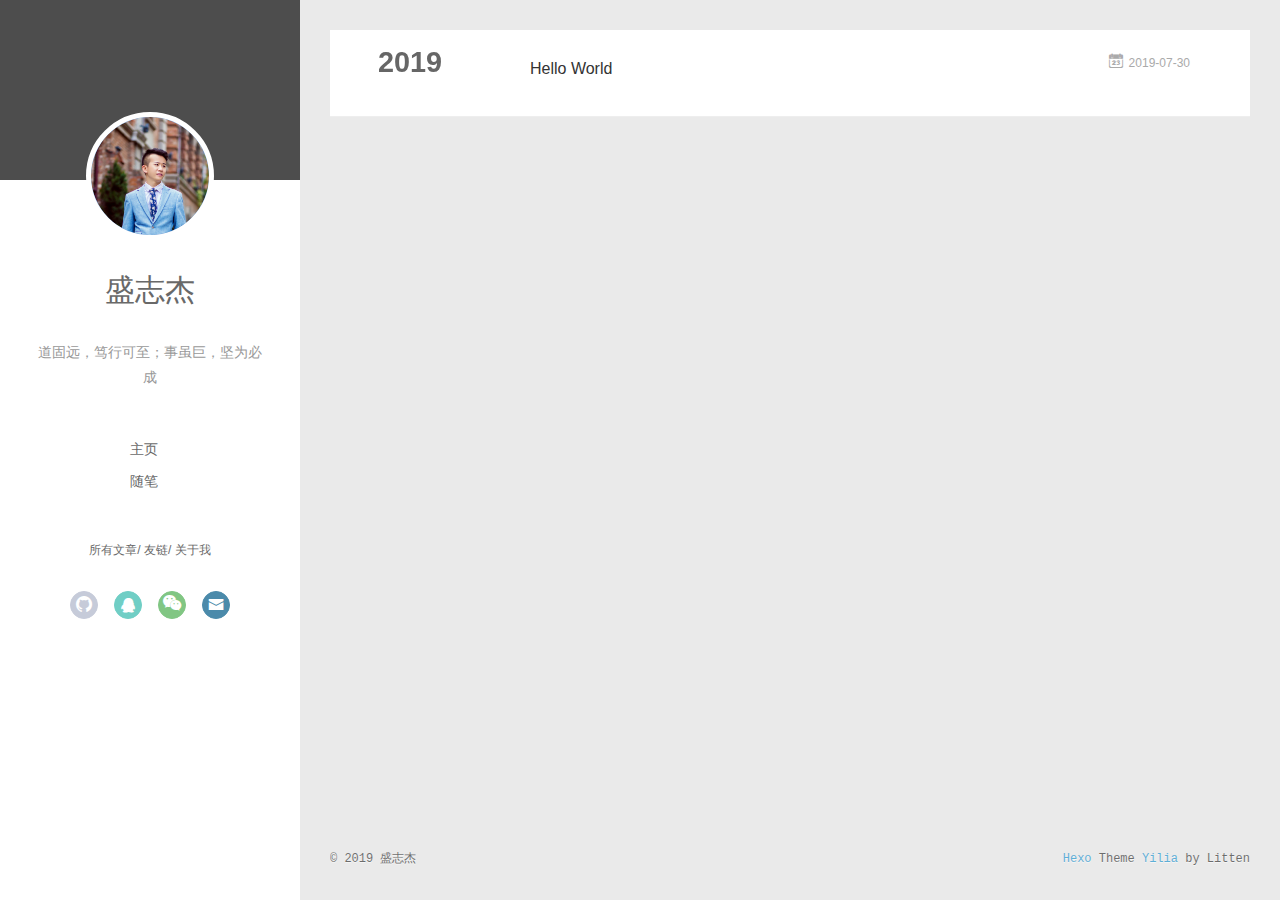
==== commit 6982ac1a: "优化" ====
--- a/archives/index.html
+++ b/archives/index.html
@@ -8,18 +8,22 @@
   <link rel="dns-prefetch" href="http://shengzhijie.tk">
   <title>Archives | 盛志杰的博客</title>
   <meta name="viewport" content="width=device-width, initial-scale=1, maximum-scale=1">
-  <meta property="og:type" content="website">
+  <meta name="description" content="武软16级，就职于思迅软件。是一名全栈工程师，深入研究.net技术。">
+<meta name="keywords" content="盛志杰">
+<meta property="og:type" content="website">
 <meta property="og:title" content="盛志杰的博客">
 <meta property="og:url" content="http://shengzhijie.tk/archives/index.html">
 <meta property="og:site_name" content="盛志杰的博客">
+<meta property="og:description" content="武软16级，就职于思迅软件。是一名全栈工程师，深入研究.net技术。">
 <meta property="og:locale" content="default">
 <meta name="twitter:card" content="summary">
 <meta name="twitter:title" content="盛志杰的博客">
+<meta name="twitter:description" content="武软16级，就职于思迅软件。是一名全栈工程师，深入研究.net技术。">
   
     <link rel="alternative" href="/atom.xml" title="盛志杰的博客" type="application/atom+xml">
   
   
-    <link rel="icon" href="/favicon.png">
+    <link rel="icon" href="/assets/blogImg/favicon.ico">
   
   <link rel="stylesheet" type="text/css" href="/./main.0cf68a.css">
   <style type="text/css">
@@ -43,11 +47,13 @@
 <div class="intrude-less">
 	<header id="header" class="inner">
 		<a href="/" class="profilepic">
-			<img src="" class="js-avatar">
+			<img src="/assets/blogImg/avatar.png" class="js-avatar">
 		</a>
 		<hgroup>
 		  <h1 class="header-author"><a href="/">盛志杰</a></h1>
 		</hgroup>
+		
+		<p class="header-subtitle">道固远，笃行可至；事虽巨，坚为必成</p>
 		
 
 		<nav class="header-menu">
@@ -77,13 +83,13 @@
 		<nav class="header-nav">
 			<div class="social">
 				
-					<a class="github" target="_blank" href="#" title="github"><i class="icon-github"></i></a>
-		        
-					<a class="weibo" target="_blank" href="#" title="weibo"><i class="icon-weibo"></i></a>
-		        
-					<a class="rss" target="_blank" href="#" title="rss"><i class="icon-rss"></i></a>
-		        
-					<a class="zhihu" target="_blank" href="#" title="zhihu"><i class="icon-zhihu"></i></a>
+					<a class="github" target="_blank" href="https://github.com/shengzhijie" title="github"><i class="icon-github"></i></a>
+		        
+					<a class="qq" target="_blank" href="/1158073764" title="qq"><i class="icon-qq"></i></a>
+		        
+					<a class="weixin" target="_blank" href="/SZJ1158073764" title="weixin"><i class="icon-weixin"></i></a>
+		        
+					<a class="mail" target="_blank" href="mailto:1158073764@qq.com" title="mail"><i class="icon-mail"></i></a>
 		        
 			</div>
 		</nav>
@@ -101,12 +107,14 @@
 	<div class="intrude-less">
 		<header id="header" class="inner">
 			<div class="profilepic">
-				<img src="" class="js-avatar">
+				<img src="/assets/blogImg/avatar.png" class="js-avatar">
 			</div>
 			<hgroup>
 			  <h1 class="header-author js-header-author">盛志杰</h1>
 			</hgroup>
 			
+			<p class="header-subtitle"><i class="icon icon-quo-left"></i>道固远，笃行可至；事虽巨，坚为必成<i class="icon icon-quo-right"></i></p>
+			
 			
 			
 				
@@ -118,13 +126,13 @@
 			<nav class="header-nav">
 				<div class="social">
 					
-						<a class="github" target="_blank" href="#" title="github"><i class="icon-github"></i></a>
+						<a class="github" target="_blank" href="https://github.com/shengzhijie" title="github"><i class="icon-github"></i></a>
 			        
-						<a class="weibo" target="_blank" href="#" title="weibo"><i class="icon-weibo"></i></a>
+						<a class="qq" target="_blank" href="/1158073764" title="qq"><i class="icon-qq"></i></a>
 			        
-						<a class="rss" target="_blank" href="#" title="rss"><i class="icon-rss"></i></a>
+						<a class="weixin" target="_blank" href="/SZJ1158073764" title="weixin"><i class="icon-weixin"></i></a>
 			        
-						<a class="zhihu" target="_blank" href="#" title="zhihu"><i class="icon-zhihu"></i></a>
+						<a class="mail" target="_blank" href="mailto:1158073764@qq.com" title="mail"><i class="icon-mail"></i></a>
 			        
 				</div>
 			</nav>
@@ -365,7 +373,7 @@
     
     	<section class="tools-section tools-section-me" q-show="aboutme">
   	  	
-  	  		<div class="aboutme-wrap" id="js-aboutme">很惭愧&lt;br&gt;&lt;br&gt;只做了一点微小的工作&lt;br&gt;谢谢大家</div>
+  	  		<div class="aboutme-wrap" id="js-aboutme">盛志杰&lt;br&gt;&lt;br&gt;毕业于武软，就职于思迅软件&lt;br&gt;&lt;br&gt;是一名全栈工程师，深入研究.net技术。</div>
   	  	
     	</section>
     
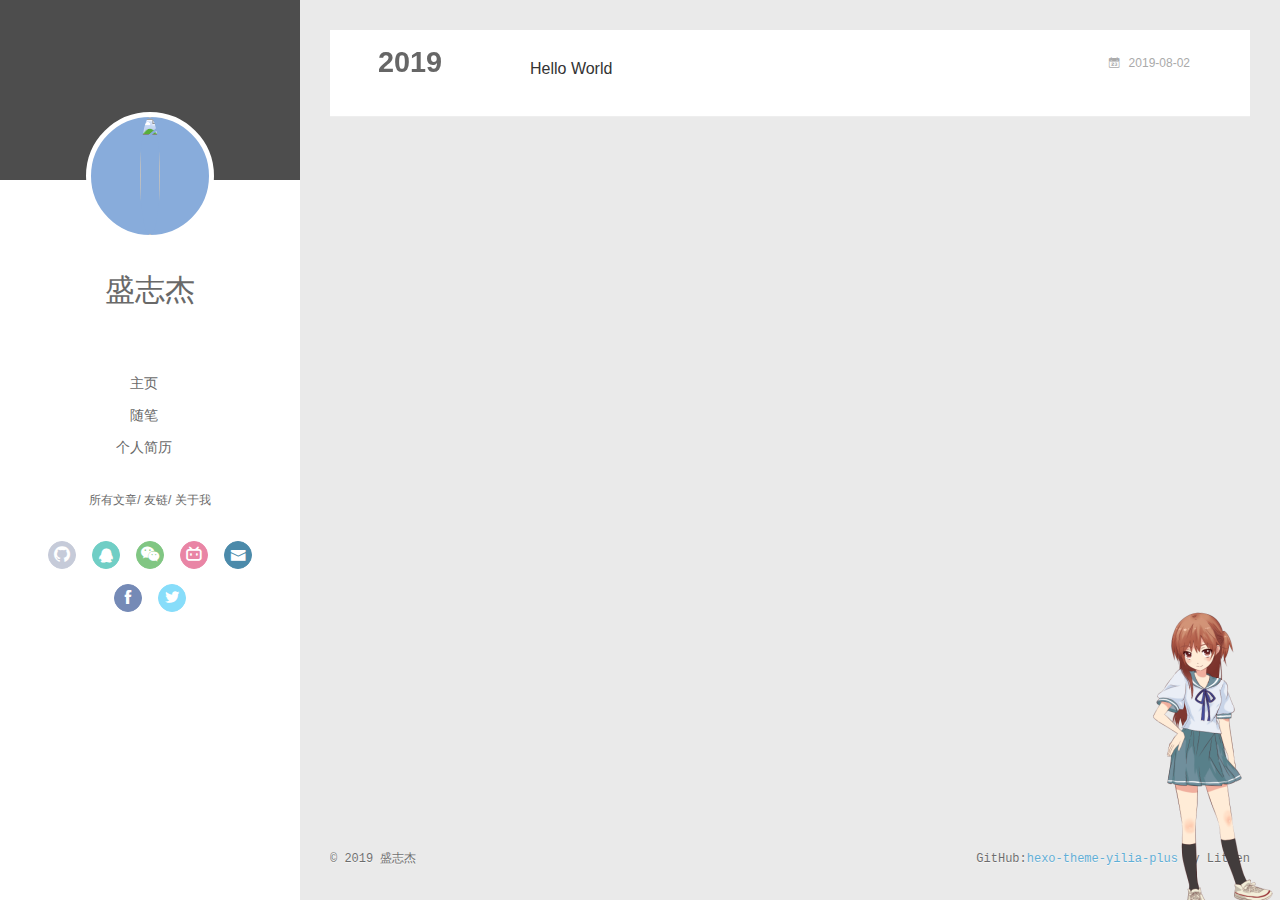
==== commit 41b4a66b: "优化" ====
--- a/archives/index.html
+++ b/archives/index.html
@@ -1,306 +1,6 @@
-<!DOCTYPE html>
-<html>
-<head><meta name="generator" content="Hexo 3.9.0">
-  <meta charset="utf-8">
-  
-  <meta name="renderer" content="webkit">
-  <meta http-equiv="X-UA-Compatible" content="IE=edge">
-  <link rel="dns-prefetch" href="http://shengzhijie.tk">
-  <title>Archives | 盛志杰的博客</title>
-  <meta name="viewport" content="width=device-width, initial-scale=1, maximum-scale=1">
-  <meta name="description" content="武软16级，就职于思迅软件。是一名全栈工程师，深入研究.net技术。">
-<meta name="keywords" content="盛志杰">
-<meta property="og:type" content="website">
-<meta property="og:title" content="盛志杰的博客">
-<meta property="og:url" content="http://shengzhijie.tk/archives/index.html">
-<meta property="og:site_name" content="盛志杰的博客">
-<meta property="og:description" content="武软16级，就职于思迅软件。是一名全栈工程师，深入研究.net技术。">
-<meta property="og:locale" content="default">
-<meta name="twitter:card" content="summary">
-<meta name="twitter:title" content="盛志杰的博客">
-<meta name="twitter:description" content="武软16级，就职于思迅软件。是一名全栈工程师，深入研究.net技术。">
-  
-    <link rel="alternative" href="/atom.xml" title="盛志杰的博客" type="application/atom+xml">
-  
-  
-    <link rel="icon" href="/assets/blogImg/favicon.ico">
-  
-  <link rel="stylesheet" type="text/css" href="/./main.0cf68a.css">
-  <style type="text/css">
-  
-    #container.show {
-      background: linear-gradient(200deg,#a0cfe4,#e8c37e);
-    }
-  </style>
-  
-
-  
-
-</head>
-</html>
-<body>
-  <div id="container" q-class="show:isCtnShow">
-    <canvas id="anm-canvas" class="anm-canvas"></canvas>
-    <div class="left-col" q-class="show:isShow">
-      
-<div class="overlay" style="background: #4d4d4d"></div>
-<div class="intrude-less">
-	<header id="header" class="inner">
-		<a href="/" class="profilepic">
-			<img src="/assets/blogImg/avatar.png" class="js-avatar">
-		</a>
-		<hgroup>
-		  <h1 class="header-author"><a href="/">盛志杰</a></h1>
-		</hgroup>
-		
-		<p class="header-subtitle">道固远，笃行可至；事虽巨，坚为必成</p>
-		
-
-		<nav class="header-menu">
-			<ul>
-			
-				<li><a href="/">主页</a></li>
-	        
-				<li><a href="/tags/随笔/">随笔</a></li>
-	        
-			</ul>
-		</nav>
-		<nav class="header-smart-menu">
-    		
-    			
-    			<a q-on="click: openSlider(e, 'innerArchive')" href="javascript:void(0)">所有文章</a>
-    			
-            
-    			
-    			<a q-on="click: openSlider(e, 'friends')" href="javascript:void(0)">友链</a>
-    			
-            
-    			
-    			<a q-on="click: openSlider(e, 'aboutme')" href="javascript:void(0)">关于我</a>
-    			
-            
-		</nav>
-		<nav class="header-nav">
-			<div class="social">
-				
-					<a class="github" target="_blank" href="https://github.com/shengzhijie" title="github"><i class="icon-github"></i></a>
-		        
-					<a class="qq" target="_blank" href="/1158073764" title="qq"><i class="icon-qq"></i></a>
-		        
-					<a class="weixin" target="_blank" href="/SZJ1158073764" title="weixin"><i class="icon-weixin"></i></a>
-		        
-					<a class="mail" target="_blank" href="mailto:1158073764@qq.com" title="mail"><i class="icon-mail"></i></a>
-		        
-			</div>
-		</nav>
-	</header>		
-</div>
-
-    </div>
-    <div class="mid-col" q-class="show:isShow,hide:isShow|isFalse">
-      
-<nav id="mobile-nav">
-  	<div class="overlay js-overlay" style="background: #4d4d4d"></div>
-	<div class="btnctn js-mobile-btnctn">
-  		<div class="slider-trigger list" q-on="click: openSlider(e)"><i class="icon icon-sort"></i></div>
-	</div>
-	<div class="intrude-less">
-		<header id="header" class="inner">
-			<div class="profilepic">
-				<img src="/assets/blogImg/avatar.png" class="js-avatar">
-			</div>
-			<hgroup>
-			  <h1 class="header-author js-header-author">盛志杰</h1>
-			</hgroup>
-			
-			<p class="header-subtitle"><i class="icon icon-quo-left"></i>道固远，笃行可至；事虽巨，坚为必成<i class="icon icon-quo-right"></i></p>
-			
-			
-			
-				
-			
-				
-			
-			
-			
-			<nav class="header-nav">
-				<div class="social">
-					
-						<a class="github" target="_blank" href="https://github.com/shengzhijie" title="github"><i class="icon-github"></i></a>
-			        
-						<a class="qq" target="_blank" href="/1158073764" title="qq"><i class="icon-qq"></i></a>
-			        
-						<a class="weixin" target="_blank" href="/SZJ1158073764" title="weixin"><i class="icon-weixin"></i></a>
-			        
-						<a class="mail" target="_blank" href="mailto:1158073764@qq.com" title="mail"><i class="icon-mail"></i></a>
-			        
-				</div>
-			</nav>
-
-			<nav class="header-menu js-header-menu">
-				<ul style="width: 50%">
-				
-				
-					<li style="width: 50%"><a href="/">主页</a></li>
-		        
-					<li style="width: 50%"><a href="/tags/随笔/">随笔</a></li>
-		        
-				</ul>
-			</nav>
-		</header>				
-	</div>
-	<div class="mobile-mask" style="display:none" q-show="isShow"></div>
-</nav>
-
-      <div id="wrapper" class="body-wrap">
-        <div class="menu-l">
-          <div class="canvas-wrap">
-            <canvas data-colors="#eaeaea" data-sectionHeight="100" data-contentId="js-content" id="myCanvas1" class="anm-canvas"></canvas>
-          </div>
-          <div id="js-content" class="content-ll">
-            
-  
-  
-    
-    
-      
-      
-      <section class="archives-wrap">
-        <div class="archive-year-wrap">
-          <a href="/archives/2019" class="archive-year">2019</a>
-        </div>
-        <div class="archives">
-    
-    <article class="archive-article archive-type-post">
-  <div class="archive-article-inner">
-    <header class="archive-article-header">
-      	<div class="article-meta">
-	      	<a href="/2019/07/30/hello-world/" class="archive-article-date">
-  	<time datetime="2019-07-30T13:53:30.695Z" itemprop="datePublished"><i class="icon-calendar icon"></i>2019-07-30</time>
-</a>
-        </div>
-    	 
-  
-    <h1 itemprop="name">
-      <a class="archive-article-title" href="/2019/07/30/hello-world/">Hello World</a>
-    </h1>
-  
-
-        <div class="article-info info-on-right">
-          
-          
-
-        </div>
-        <div class="clearfix"></div>
-    </header>
-  </div>
-</article>
-  
-  
-    </div></section>
-  
-
-    
-
-
-          </div>
-        </div>
-      </div>
-      <footer id="footer">
-  <div class="outer">
-    <div id="footer-info">
-    	<div class="footer-left">
-    		&copy; 2019 盛志杰
-    	</div>
-      	<div class="footer-right">
-      		<a href="http://hexo.io/" target="_blank">Hexo</a>  Theme <a href="https://github.com/litten/hexo-theme-yilia" target="_blank">Yilia</a> by Litten
-      	</div>
-    </div>
-  </div>
-</footer>
-    </div>
-    <script>
-	var yiliaConfig = {
-		mathjax: false,
-		isHome: false,
-		isPost: false,
-		isArchive: true,
-		isTag: false,
-		isCategory: false,
-		open_in_new: false,
-		toc_hide_index: true,
-		root: "/",
-		innerArchive: true,
-		showTags: false
-	}
-</script>
-
-<script>!function(t){function n(e){if(r[e])return r[e].exports;var i=r[e]={exports:{},id:e,loaded:!1};return t[e].call(i.exports,i,i.exports,n),i.loaded=!0,i.exports}var r={};n.m=t,n.c=r,n.p="./",n(0)}([function(t,n,r){r(195),t.exports=r(191)},function(t,n,r){var e=r(3),i=r(52),o=r(27),u=r(28),c=r(53),f="prototype",a=function(t,n,r){var s,l,h,v,p=t&a.F,d=t&a.G,y=t&a.S,g=t&a.P,b=t&a.B,m=d?e:y?e[n]||(e[n]={}):(e[n]||{})[f],x=d?i:i[n]||(i[n]={}),w=x[f]||(x[f]={});d&&(r=n);for(s in r)l=!p&&m&&void 0!==m[s],h=(l?m:r)[s],v=b&&l?c(h,e):g&&"function"==typeof h?c(Function.call,h):h,m&&u(m,s,h,t&a.U),x[s]!=h&&o(x,s,v),g&&w[s]!=h&&(w[s]=h)};e.core=i,a.F=1,a.G=2,a.S=4,a.P=8,a.B=16,a.W=32,a.U=64,a.R=128,t.exports=a},function(t,n,r){var e=r(6);t.exports=function(t){if(!e(t))throw TypeError(t+" is not an object!");return t}},function(t,n){var r=t.exports="undefined"!=typeof window&&window.Math==Math?window:"undefined"!=typeof self&&self.Math==Math?self:Function("return this")();"number"==typeof __g&&(__g=r)},function(t,n){t.exports=function(t){try{return!!t()}catch(t){return!0}}},function(t,n){var r=t.exports="undefined"!=typeof window&&window.Math==Math?window:"undefined"!=typeof self&&self.Math==Math?self:Function("return this")();"number"==typeof __g&&(__g=r)},function(t,n){t.exports=function(t){return"object"==typeof t?null!==t:"function"==typeof t}},function(t,n,r){var e=r(126)("wks"),i=r(76),o=r(3).Symbol,u="function"==typeof o;(t.exports=function(t){return e[t]||(e[t]=u&&o[t]||(u?o:i)("Symbol."+t))}).store=e},function(t,n){var r={}.hasOwnProperty;t.exports=function(t,n){return r.call(t,n)}},function(t,n,r){var e=r(94),i=r(33);t.exports=function(t){return e(i(t))}},function(t,n,r){t.exports=!r(4)(function(){return 7!=Object.defineProperty({},"a",{get:function(){return 7}}).a})},function(t,n,r){var e=r(2),i=r(167),o=r(50),u=Object.defineProperty;n.f=r(10)?Object.defineProperty:function(t,n,r){if(e(t),n=o(n,!0),e(r),i)try{return u(t,n,r)}catch(t){}if("get"in r||"set"in r)throw TypeError("Accessors not supported!");return"value"in r&&(t[n]=r.value),t}},function(t,n,r){t.exports=!r(18)(function(){return 7!=Object.defineProperty({},"a",{get:function(){return 7}}).a})},function(t,n,r){var e=r(14),i=r(22);t.exports=r(12)?function(t,n,r){return e.f(t,n,i(1,r))}:function(t,n,r){return t[n]=r,t}},function(t,n,r){var e=r(20),i=r(58),o=r(42),u=Object.defineProperty;n.f=r(12)?Object.defineProperty:function(t,n,r){if(e(t),n=o(n,!0),e(r),i)try{return u(t,n,r)}catch(t){}if("get"in r||"set"in r)throw TypeError("Accessors not supported!");return"value"in r&&(t[n]=r.value),t}},function(t,n,r){var e=r(40)("wks"),i=r(23),o=r(5).Symbol,u="function"==typeof o;(t.exports=function(t){return e[t]||(e[t]=u&&o[t]||(u?o:i)("Symbol."+t))}).store=e},function(t,n,r){var e=r(67),i=Math.min;t.exports=function(t){return t>0?i(e(t),9007199254740991):0}},function(t,n,r){var e=r(46);t.exports=function(t){return Object(e(t))}},function(t,n){t.exports=function(t){try{return!!t()}catch(t){return!0}}},function(t,n,r){var e=r(63),i=r(34);t.exports=Object.keys||function(t){return e(t,i)}},function(t,n,r){var e=r(21);t.exports=function(t){if(!e(t))throw TypeError(t+" is not an object!");return t}},function(t,n){t.exports=function(t){return"object"==typeof t?null!==t:"function"==typeof t}},function(t,n){t.exports=function(t,n){return{enumerable:!(1&t),configurable:!(2&t),writable:!(4&t),value:n}}},function(t,n){var r=0,e=Math.random();t.exports=function(t){return"Symbol(".concat(void 0===t?"":t,")_",(++r+e).toString(36))}},function(t,n){var r={}.hasOwnProperty;t.exports=function(t,n){return r.call(t,n)}},function(t,n){var r=t.exports={version:"2.4.0"};"number"==typeof __e&&(__e=r)},function(t,n){t.exports=function(t){if("function"!=typeof t)throw TypeError(t+" is not a function!");return t}},function(t,n,r){var e=r(11),i=r(66);t.exports=r(10)?function(t,n,r){return e.f(t,n,i(1,r))}:function(t,n,r){return t[n]=r,t}},function(t,n,r){var e=r(3),i=r(27),o=r(24),u=r(76)("src"),c="toString",f=Function[c],a=(""+f).split(c);r(52).inspectSource=function(t){return f.call(t)},(t.exports=function(t,n,r,c){var f="function"==typeof r;f&&(o(r,"name")||i(r,"name",n)),t[n]!==r&&(f&&(o(r,u)||i(r,u,t[n]?""+t[n]:a.join(String(n)))),t===e?t[n]=r:c?t[n]?t[n]=r:i(t,n,r):(delete t[n],i(t,n,r)))})(Function.prototype,c,function(){return"function"==typeof this&&this[u]||f.call(this)})},function(t,n,r){var e=r(1),i=r(4),o=r(46),u=function(t,n,r,e){var i=String(o(t)),u="<"+n;return""!==r&&(u+=" "+r+'="'+String(e).replace(/"/g,"&quot;")+'"'),u+">"+i+"</"+n+">"};t.exports=function(t,n){var r={};r[t]=n(u),e(e.P+e.F*i(function(){var n=""[t]('"');return n!==n.toLowerCase()||n.split('"').length>3}),"String",r)}},function(t,n,r){var e=r(115),i=r(46);t.exports=function(t){return e(i(t))}},function(t,n,r){var e=r(116),i=r(66),o=r(30),u=r(50),c=r(24),f=r(167),a=Object.getOwnPropertyDescriptor;n.f=r(10)?a:function(t,n){if(t=o(t),n=u(n,!0),f)try{return a(t,n)}catch(t){}if(c(t,n))return i(!e.f.call(t,n),t[n])}},function(t,n,r){var e=r(24),i=r(17),o=r(145)("IE_PROTO"),u=Object.prototype;t.exports=Object.getPrototypeOf||function(t){return t=i(t),e(t,o)?t[o]:"function"==typeof t.constructor&&t instanceof t.constructor?t.constructor.prototype:t instanceof Object?u:null}},function(t,n){t.exports=function(t){if(void 0==t)throw TypeError("Can't call method on  "+t);return t}},function(t,n){t.exports="constructor,hasOwnProperty,isPrototypeOf,propertyIsEnumerable,toLocaleString,toString,valueOf".split(",")},function(t,n){t.exports={}},function(t,n){t.exports=!0},function(t,n){n.f={}.propertyIsEnumerable},function(t,n,r){var e=r(14).f,i=r(8),o=r(15)("toStringTag");t.exports=function(t,n,r){t&&!i(t=r?t:t.prototype,o)&&e(t,o,{configurable:!0,value:n})}},function(t,n,r){var e=r(40)("keys"),i=r(23);t.exports=function(t){return e[t]||(e[t]=i(t))}},function(t,n,r){var e=r(5),i="__core-js_shared__",o=e[i]||(e[i]={});t.exports=function(t){return o[t]||(o[t]={})}},function(t,n){var r=Math.ceil,e=Math.floor;t.exports=function(t){return isNaN(t=+t)?0:(t>0?e:r)(t)}},function(t,n,r){var e=r(21);t.exports=function(t,n){if(!e(t))return t;var r,i;if(n&&"function"==typeof(r=t.toString)&&!e(i=r.call(t)))return i;if("function"==typeof(r=t.valueOf)&&!e(i=r.call(t)))return i;if(!n&&"function"==typeof(r=t.toString)&&!e(i=r.call(t)))return i;throw TypeError("Can't convert object to primitive value")}},function(t,n,r){var e=r(5),i=r(25),o=r(36),u=r(44),c=r(14).f;t.exports=function(t){var n=i.Symbol||(i.Symbol=o?{}:e.Symbol||{});"_"==t.charAt(0)||t in n||c(n,t,{value:u.f(t)})}},function(t,n,r){n.f=r(15)},function(t,n){var r={}.toString;t.exports=function(t){return r.call(t).slice(8,-1)}},function(t,n){t.exports=function(t){if(void 0==t)throw TypeError("Can't call method on  "+t);return t}},function(t,n,r){var e=r(4);t.exports=function(t,n){return!!t&&e(function(){n?t.call(null,function(){},1):t.call(null)})}},function(t,n,r){var e=r(53),i=r(115),o=r(17),u=r(16),c=r(203);t.exports=function(t,n){var r=1==t,f=2==t,a=3==t,s=4==t,l=6==t,h=5==t||l,v=n||c;return function(n,c,p){for(var d,y,g=o(n),b=i(g),m=e(c,p,3),x=u(b.length),w=0,S=r?v(n,x):f?v(n,0):void 0;x>w;w++)if((h||w in b)&&(d=b[w],y=m(d,w,g),t))if(r)S[w]=y;else if(y)switch(t){case 3:return!0;case 5:return d;case 6:return w;case 2:S.push(d)}else if(s)return!1;return l?-1:a||s?s:S}}},function(t,n,r){var e=r(1),i=r(52),o=r(4);t.exports=function(t,n){var r=(i.Object||{})[t]||Object[t],u={};u[t]=n(r),e(e.S+e.F*o(function(){r(1)}),"Object",u)}},function(t,n,r){var e=r(6);t.exports=function(t,n){if(!e(t))return t;var r,i;if(n&&"function"==typeof(r=t.toString)&&!e(i=r.call(t)))return i;if("function"==typeof(r=t.valueOf)&&!e(i=r.call(t)))return i;if(!n&&"function"==typeof(r=t.toString)&&!e(i=r.call(t)))return i;throw TypeError("Can't convert object to primitive value")}},function(t,n,r){var e=r(5),i=r(25),o=r(91),u=r(13),c="prototype",f=function(t,n,r){var a,s,l,h=t&f.F,v=t&f.G,p=t&f.S,d=t&f.P,y=t&f.B,g=t&f.W,b=v?i:i[n]||(i[n]={}),m=b[c],x=v?e:p?e[n]:(e[n]||{})[c];v&&(r=n);for(a in r)(s=!h&&x&&void 0!==x[a])&&a in b||(l=s?x[a]:r[a],b[a]=v&&"function"!=typeof x[a]?r[a]:y&&s?o(l,e):g&&x[a]==l?function(t){var n=function(n,r,e){if(this instanceof t){switch(arguments.length){case 0:return new t;case 1:return new t(n);case 2:return new t(n,r)}return new t(n,r,e)}return t.apply(this,arguments)};return n[c]=t[c],n}(l):d&&"function"==typeof l?o(Function.call,l):l,d&&((b.virtual||(b.virtual={}))[a]=l,t&f.R&&m&&!m[a]&&u(m,a,l)))};f.F=1,f.G=2,f.S=4,f.P=8,f.B=16,f.W=32,f.U=64,f.R=128,t.exports=f},function(t,n){var r=t.exports={version:"2.4.0"};"number"==typeof __e&&(__e=r)},function(t,n,r){var e=r(26);t.exports=function(t,n,r){if(e(t),void 0===n)return t;switch(r){case 1:return function(r){return t.call(n,r)};case 2:return function(r,e){return t.call(n,r,e)};case 3:return function(r,e,i){return t.call(n,r,e,i)}}return function(){return t.apply(n,arguments)}}},function(t,n,r){var e=r(183),i=r(1),o=r(126)("metadata"),u=o.store||(o.store=new(r(186))),c=function(t,n,r){var i=u.get(t);if(!i){if(!r)return;u.set(t,i=new e)}var o=i.get(n);if(!o){if(!r)return;i.set(n,o=new e)}return o},f=function(t,n,r){var e=c(n,r,!1);return void 0!==e&&e.has(t)},a=function(t,n,r){var e=c(n,r,!1);return void 0===e?void 0:e.get(t)},s=function(t,n,r,e){c(r,e,!0).set(t,n)},l=function(t,n){var r=c(t,n,!1),e=[];return r&&r.forEach(function(t,n){e.push(n)}),e},h=function(t){return void 0===t||"symbol"==typeof t?t:String(t)},v=function(t){i(i.S,"Reflect",t)};t.exports={store:u,map:c,has:f,get:a,set:s,keys:l,key:h,exp:v}},function(t,n,r){"use strict";if(r(10)){var e=r(69),i=r(3),o=r(4),u=r(1),c=r(127),f=r(152),a=r(53),s=r(68),l=r(66),h=r(27),v=r(73),p=r(67),d=r(16),y=r(75),g=r(50),b=r(24),m=r(180),x=r(114),w=r(6),S=r(17),_=r(137),O=r(70),E=r(32),P=r(71).f,j=r(154),F=r(76),M=r(7),A=r(48),N=r(117),T=r(146),I=r(155),k=r(80),L=r(123),R=r(74),C=r(130),D=r(160),U=r(11),W=r(31),G=U.f,B=W.f,V=i.RangeError,z=i.TypeError,q=i.Uint8Array,K="ArrayBuffer",J="Shared"+K,Y="BYTES_PER_ELEMENT",H="prototype",$=Array[H],X=f.ArrayBuffer,Q=f.DataView,Z=A(0),tt=A(2),nt=A(3),rt=A(4),et=A(5),it=A(6),ot=N(!0),ut=N(!1),ct=I.values,ft=I.keys,at=I.entries,st=$.lastIndexOf,lt=$.reduce,ht=$.reduceRight,vt=$.join,pt=$.sort,dt=$.slice,yt=$.toString,gt=$.toLocaleString,bt=M("iterator"),mt=M("toStringTag"),xt=F("typed_constructor"),wt=F("def_constructor"),St=c.CONSTR,_t=c.TYPED,Ot=c.VIEW,Et="Wrong length!",Pt=A(1,function(t,n){return Tt(T(t,t[wt]),n)}),jt=o(function(){return 1===new q(new Uint16Array([1]).buffer)[0]}),Ft=!!q&&!!q[H].set&&o(function(){new q(1).set({})}),Mt=function(t,n){if(void 0===t)throw z(Et);var r=+t,e=d(t);if(n&&!m(r,e))throw V(Et);return e},At=function(t,n){var r=p(t);if(r<0||r%n)throw V("Wrong offset!");return r},Nt=function(t){if(w(t)&&_t in t)return t;throw z(t+" is not a typed array!")},Tt=function(t,n){if(!(w(t)&&xt in t))throw z("It is not a typed array constructor!");return new t(n)},It=function(t,n){return kt(T(t,t[wt]),n)},kt=function(t,n){for(var r=0,e=n.length,i=Tt(t,e);e>r;)i[r]=n[r++];return i},Lt=function(t,n,r){G(t,n,{get:function(){return this._d[r]}})},Rt=function(t){var n,r,e,i,o,u,c=S(t),f=arguments.length,s=f>1?arguments[1]:void 0,l=void 0!==s,h=j(c);if(void 0!=h&&!_(h)){for(u=h.call(c),e=[],n=0;!(o=u.next()).done;n++)e.push(o.value);c=e}for(l&&f>2&&(s=a(s,arguments[2],2)),n=0,r=d(c.length),i=Tt(this,r);r>n;n++)i[n]=l?s(c[n],n):c[n];return i},Ct=function(){for(var t=0,n=arguments.length,r=Tt(this,n);n>t;)r[t]=arguments[t++];return r},Dt=!!q&&o(function(){gt.call(new q(1))}),Ut=function(){return gt.apply(Dt?dt.call(Nt(this)):Nt(this),arguments)},Wt={copyWithin:function(t,n){return D.call(Nt(this),t,n,arguments.length>2?arguments[2]:void 0)},every:function(t){return rt(Nt(this),t,arguments.length>1?arguments[1]:void 0)},fill:function(t){return C.apply(Nt(this),arguments)},filter:function(t){return It(this,tt(Nt(this),t,arguments.length>1?arguments[1]:void 0))},find:function(t){return et(Nt(this),t,arguments.length>1?arguments[1]:void 0)},findIndex:function(t){return it(Nt(this),t,arguments.length>1?arguments[1]:void 0)},forEach:function(t){Z(Nt(this),t,arguments.length>1?arguments[1]:void 0)},indexOf:function(t){return ut(Nt(this),t,arguments.length>1?arguments[1]:void 0)},includes:function(t){return ot(Nt(this),t,arguments.length>1?arguments[1]:void 0)},join:function(t){return vt.apply(Nt(this),arguments)},lastIndexOf:function(t){return st.apply(Nt(this),arguments)},map:function(t){return Pt(Nt(this),t,arguments.length>1?arguments[1]:void 0)},reduce:function(t){return lt.apply(Nt(this),arguments)},reduceRight:function(t){return ht.apply(Nt(this),arguments)},reverse:function(){for(var t,n=this,r=Nt(n).length,e=Math.floor(r/2),i=0;i<e;)t=n[i],n[i++]=n[--r],n[r]=t;return n},some:function(t){return nt(Nt(this),t,arguments.length>1?arguments[1]:void 0)},sort:function(t){return pt.call(Nt(this),t)},subarray:function(t,n){var r=Nt(this),e=r.length,i=y(t,e);return new(T(r,r[wt]))(r.buffer,r.byteOffset+i*r.BYTES_PER_ELEMENT,d((void 0===n?e:y(n,e))-i))}},Gt=function(t,n){return It(this,dt.call(Nt(this),t,n))},Bt=function(t){Nt(this);var n=At(arguments[1],1),r=this.length,e=S(t),i=d(e.length),o=0;if(i+n>r)throw V(Et);for(;o<i;)this[n+o]=e[o++]},Vt={entries:function(){return at.call(Nt(this))},keys:function(){return ft.call(Nt(this))},values:function(){return ct.call(Nt(this))}},zt=function(t,n){return w(t)&&t[_t]&&"symbol"!=typeof n&&n in t&&String(+n)==String(n)},qt=function(t,n){return zt(t,n=g(n,!0))?l(2,t[n]):B(t,n)},Kt=function(t,n,r){return!(zt(t,n=g(n,!0))&&w(r)&&b(r,"value"))||b(r,"get")||b(r,"set")||r.configurable||b(r,"writable")&&!r.writable||b(r,"enumerable")&&!r.enumerable?G(t,n,r):(t[n]=r.value,t)};St||(W.f=qt,U.f=Kt),u(u.S+u.F*!St,"Object",{getOwnPropertyDescriptor:qt,defineProperty:Kt}),o(function(){yt.call({})})&&(yt=gt=function(){return vt.call(this)});var Jt=v({},Wt);v(Jt,Vt),h(Jt,bt,Vt.values),v(Jt,{slice:Gt,set:Bt,constructor:function(){},toString:yt,toLocaleString:Ut}),Lt(Jt,"buffer","b"),Lt(Jt,"byteOffset","o"),Lt(Jt,"byteLength","l"),Lt(Jt,"length","e"),G(Jt,mt,{get:function(){return this[_t]}}),t.exports=function(t,n,r,f){f=!!f;var a=t+(f?"Clamped":"")+"Array",l="Uint8Array"!=a,v="get"+t,p="set"+t,y=i[a],g=y||{},b=y&&E(y),m=!y||!c.ABV,S={},_=y&&y[H],j=function(t,r){var e=t._d;return e.v[v](r*n+e.o,jt)},F=function(t,r,e){var i=t._d;f&&(e=(e=Math.round(e))<0?0:e>255?255:255&e),i.v[p](r*n+i.o,e,jt)},M=function(t,n){G(t,n,{get:function(){return j(this,n)},set:function(t){return F(this,n,t)},enumerable:!0})};m?(y=r(function(t,r,e,i){s(t,y,a,"_d");var o,u,c,f,l=0,v=0;if(w(r)){if(!(r instanceof X||(f=x(r))==K||f==J))return _t in r?kt(y,r):Rt.call(y,r);o=r,v=At(e,n);var p=r.byteLength;if(void 0===i){if(p%n)throw V(Et);if((u=p-v)<0)throw V(Et)}else if((u=d(i)*n)+v>p)throw V(Et);c=u/n}else c=Mt(r,!0),u=c*n,o=new X(u);for(h(t,"_d",{b:o,o:v,l:u,e:c,v:new Q(o)});l<c;)M(t,l++)}),_=y[H]=O(Jt),h(_,"constructor",y)):L(function(t){new y(null),new y(t)},!0)||(y=r(function(t,r,e,i){s(t,y,a);var o;return w(r)?r instanceof X||(o=x(r))==K||o==J?void 0!==i?new g(r,At(e,n),i):void 0!==e?new g(r,At(e,n)):new g(r):_t in r?kt(y,r):Rt.call(y,r):new g(Mt(r,l))}),Z(b!==Function.prototype?P(g).concat(P(b)):P(g),function(t){t in y||h(y,t,g[t])}),y[H]=_,e||(_.constructor=y));var A=_[bt],N=!!A&&("values"==A.name||void 0==A.name),T=Vt.values;h(y,xt,!0),h(_,_t,a),h(_,Ot,!0),h(_,wt,y),(f?new y(1)[mt]==a:mt in _)||G(_,mt,{get:function(){return a}}),S[a]=y,u(u.G+u.W+u.F*(y!=g),S),u(u.S,a,{BYTES_PER_ELEMENT:n,from:Rt,of:Ct}),Y in _||h(_,Y,n),u(u.P,a,Wt),R(a),u(u.P+u.F*Ft,a,{set:Bt}),u(u.P+u.F*!N,a,Vt),u(u.P+u.F*(_.toString!=yt),a,{toString:yt}),u(u.P+u.F*o(function(){new y(1).slice()}),a,{slice:Gt}),u(u.P+u.F*(o(function(){return[1,2].toLocaleString()!=new y([1,2]).toLocaleString()})||!o(function(){_.toLocaleString.call([1,2])})),a,{toLocaleString:Ut}),k[a]=N?A:T,e||N||h(_,bt,T)}}else t.exports=function(){}},function(t,n){var r={}.toString;t.exports=function(t){return r.call(t).slice(8,-1)}},function(t,n,r){var e=r(21),i=r(5).document,o=e(i)&&e(i.createElement);t.exports=function(t){return o?i.createElement(t):{}}},function(t,n,r){t.exports=!r(12)&&!r(18)(function(){return 7!=Object.defineProperty(r(57)("div"),"a",{get:function(){return 7}}).a})},function(t,n,r){"use strict";var e=r(36),i=r(51),o=r(64),u=r(13),c=r(8),f=r(35),a=r(96),s=r(38),l=r(103),h=r(15)("iterator"),v=!([].keys&&"next"in[].keys()),p="keys",d="values",y=function(){return this};t.exports=function(t,n,r,g,b,m,x){a(r,n,g);var w,S,_,O=function(t){if(!v&&t in F)return F[t];switch(t){case p:case d:return function(){return new r(this,t)}}return function(){return new r(this,t)}},E=n+" Iterator",P=b==d,j=!1,F=t.prototype,M=F[h]||F["@@iterator"]||b&&F[b],A=M||O(b),N=b?P?O("entries"):A:void 0,T="Array"==n?F.entries||M:M;if(T&&(_=l(T.call(new t)))!==Object.prototype&&(s(_,E,!0),e||c(_,h)||u(_,h,y)),P&&M&&M.name!==d&&(j=!0,A=function(){return M.call(this)}),e&&!x||!v&&!j&&F[h]||u(F,h,A),f[n]=A,f[E]=y,b)if(w={values:P?A:O(d),keys:m?A:O(p),entries:N},x)for(S in w)S in F||o(F,S,w[S]);else i(i.P+i.F*(v||j),n,w);return w}},function(t,n,r){var e=r(20),i=r(100),o=r(34),u=r(39)("IE_PROTO"),c=function(){},f="prototype",a=function(){var t,n=r(57)("iframe"),e=o.length;for(n.style.display="none",r(93).appendChild(n),n.src="javascript:",t=n.contentWindow.document,t.open(),t.write("<script>document.F=Object<\/script>"),t.close(),a=t.F;e--;)delete a[f][o[e]];return a()};t.exports=Object.create||function(t,n){var r;return null!==t?(c[f]=e(t),r=new c,c[f]=null,r[u]=t):r=a(),void 0===n?r:i(r,n)}},function(t,n,r){var e=r(63),i=r(34).concat("length","prototype");n.f=Object.getOwnPropertyNames||function(t){return e(t,i)}},function(t,n){n.f=Object.getOwnPropertySymbols},function(t,n,r){var e=r(8),i=r(9),o=r(90)(!1),u=r(39)("IE_PROTO");t.exports=function(t,n){var r,c=i(t),f=0,a=[];for(r in c)r!=u&&e(c,r)&&a.push(r);for(;n.length>f;)e(c,r=n[f++])&&(~o(a,r)||a.push(r));return a}},function(t,n,r){t.exports=r(13)},function(t,n,r){var e=r(76)("meta"),i=r(6),o=r(24),u=r(11).f,c=0,f=Object.isExtensible||function(){return!0},a=!r(4)(function(){return f(Object.preventExtensions({}))}),s=function(t){u(t,e,{value:{i:"O"+ ++c,w:{}}})},l=function(t,n){if(!i(t))return"symbol"==typeof t?t:("string"==typeof t?"S":"P")+t;if(!o(t,e)){if(!f(t))return"F";if(!n)return"E";s(t)}return t[e].i},h=function(t,n){if(!o(t,e)){if(!f(t))return!0;if(!n)return!1;s(t)}return t[e].w},v=function(t){return a&&p.NEED&&f(t)&&!o(t,e)&&s(t),t},p=t.exports={KEY:e,NEED:!1,fastKey:l,getWeak:h,onFreeze:v}},function(t,n){t.exports=function(t,n){return{enumerable:!(1&t),configurable:!(2&t),writable:!(4&t),value:n}}},function(t,n){var r=Math.ceil,e=Math.floor;t.exports=function(t){return isNaN(t=+t)?0:(t>0?e:r)(t)}},function(t,n){t.exports=function(t,n,r,e){if(!(t instanceof n)||void 0!==e&&e in t)throw TypeError(r+": incorrect invocation!");return t}},function(t,n){t.exports=!1},function(t,n,r){var e=r(2),i=r(173),o=r(133),u=r(145)("IE_PROTO"),c=function(){},f="prototype",a=function(){var t,n=r(132)("iframe"),e=o.length;for(n.style.display="none",r(135).appendChild(n),n.src="javascript:",t=n.contentWindow.document,t.open(),t.write("<script>document.F=Object<\/script>"),t.close(),a=t.F;e--;)delete a[f][o[e]];return a()};t.exports=Object.create||function(t,n){var r;return null!==t?(c[f]=e(t),r=new c,c[f]=null,r[u]=t):r=a(),void 0===n?r:i(r,n)}},function(t,n,r){var e=r(175),i=r(133).concat("length","prototype");n.f=Object.getOwnPropertyNames||function(t){return e(t,i)}},function(t,n,r){var e=r(175),i=r(133);t.exports=Object.keys||function(t){return e(t,i)}},function(t,n,r){var e=r(28);t.exports=function(t,n,r){for(var i in n)e(t,i,n[i],r);return t}},function(t,n,r){"use strict";var e=r(3),i=r(11),o=r(10),u=r(7)("species");t.exports=function(t){var n=e[t];o&&n&&!n[u]&&i.f(n,u,{configurable:!0,get:function(){return this}})}},function(t,n,r){var e=r(67),i=Math.max,o=Math.min;t.exports=function(t,n){return t=e(t),t<0?i(t+n,0):o(t,n)}},function(t,n){var r=0,e=Math.random();t.exports=function(t){return"Symbol(".concat(void 0===t?"":t,")_",(++r+e).toString(36))}},function(t,n,r){var e=r(33);t.exports=function(t){return Object(e(t))}},function(t,n,r){var e=r(7)("unscopables"),i=Array.prototype;void 0==i[e]&&r(27)(i,e,{}),t.exports=function(t){i[e][t]=!0}},function(t,n,r){var e=r(53),i=r(169),o=r(137),u=r(2),c=r(16),f=r(154),a={},s={},n=t.exports=function(t,n,r,l,h){var v,p,d,y,g=h?function(){return t}:f(t),b=e(r,l,n?2:1),m=0;if("function"!=typeof g)throw TypeError(t+" is not iterable!");if(o(g)){for(v=c(t.length);v>m;m++)if((y=n?b(u(p=t[m])[0],p[1]):b(t[m]))===a||y===s)return y}else for(d=g.call(t);!(p=d.next()).done;)if((y=i(d,b,p.value,n))===a||y===s)return y};n.BREAK=a,n.RETURN=s},function(t,n){t.exports={}},function(t,n,r){var e=r(11).f,i=r(24),o=r(7)("toStringTag");t.exports=function(t,n,r){t&&!i(t=r?t:t.prototype,o)&&e(t,o,{configurable:!0,value:n})}},function(t,n,r){var e=r(1),i=r(46),o=r(4),u=r(150),c="["+u+"]",f="​-",a=RegExp("^"+c+c+"*"),s=RegExp(c+c+"*$"),l=function(t,n,r){var i={},c=o(function(){return!!u[t]()||f[t]()!=f}),a=i[t]=c?n(h):u[t];r&&(i[r]=a),e(e.P+e.F*c,"String",i)},h=l.trim=function(t,n){return t=String(i(t)),1&n&&(t=t.replace(a,"")),2&n&&(t=t.replace(s,"")),t};t.exports=l},function(t,n,r){t.exports={default:r(86),__esModule:!0}},function(t,n,r){t.exports={default:r(87),__esModule:!0}},function(t,n,r){"use strict";function e(t){return t&&t.__esModule?t:{default:t}}n.__esModule=!0;var i=r(84),o=e(i),u=r(83),c=e(u),f="function"==typeof c.default&&"symbol"==typeof o.default?function(t){return typeof t}:function(t){return t&&"function"==typeof c.default&&t.constructor===c.default&&t!==c.default.prototype?"symbol":typeof t};n.default="function"==typeof c.default&&"symbol"===f(o.default)?function(t){return void 0===t?"undefined":f(t)}:function(t){return t&&"function"==typeof c.default&&t.constructor===c.default&&t!==c.default.prototype?"symbol":void 0===t?"undefined":f(t)}},function(t,n,r){r(110),r(108),r(111),r(112),t.exports=r(25).Symbol},function(t,n,r){r(109),r(113),t.exports=r(44).f("iterator")},function(t,n){t.exports=function(t){if("function"!=typeof t)throw TypeError(t+" is not a function!");return t}},function(t,n){t.exports=function(){}},function(t,n,r){var e=r(9),i=r(106),o=r(105);t.exports=function(t){return function(n,r,u){var c,f=e(n),a=i(f.length),s=o(u,a);if(t&&r!=r){for(;a>s;)if((c=f[s++])!=c)return!0}else for(;a>s;s++)if((t||s in f)&&f[s]===r)return t||s||0;return!t&&-1}}},function(t,n,r){var e=r(88);t.exports=function(t,n,r){if(e(t),void 0===n)return t;switch(r){case 1:return function(r){return t.call(n,r)};case 2:return function(r,e){return t.call(n,r,e)};case 3:return function(r,e,i){return t.call(n,r,e,i)}}return function(){return t.apply(n,arguments)}}},function(t,n,r){var e=r(19),i=r(62),o=r(37);t.exports=function(t){var n=e(t),r=i.f;if(r)for(var u,c=r(t),f=o.f,a=0;c.length>a;)f.call(t,u=c[a++])&&n.push(u);return n}},function(t,n,r){t.exports=r(5).document&&document.documentElement},function(t,n,r){var e=r(56);t.exports=Object("z").propertyIsEnumerable(0)?Object:function(t){return"String"==e(t)?t.split(""):Object(t)}},function(t,n,r){var e=r(56);t.exports=Array.isArray||function(t){return"Array"==e(t)}},function(t,n,r){"use strict";var e=r(60),i=r(22),o=r(38),u={};r(13)(u,r(15)("iterator"),function(){return this}),t.exports=function(t,n,r){t.prototype=e(u,{next:i(1,r)}),o(t,n+" Iterator")}},function(t,n){t.exports=function(t,n){return{value:n,done:!!t}}},function(t,n,r){var e=r(19),i=r(9);t.exports=function(t,n){for(var r,o=i(t),u=e(o),c=u.length,f=0;c>f;)if(o[r=u[f++]]===n)return r}},function(t,n,r){var e=r(23)("meta"),i=r(21),o=r(8),u=r(14).f,c=0,f=Object.isExtensible||function(){return!0},a=!r(18)(function(){return f(Object.preventExtensions({}))}),s=function(t){u(t,e,{value:{i:"O"+ ++c,w:{}}})},l=function(t,n){if(!i(t))return"symbol"==typeof t?t:("string"==typeof t?"S":"P")+t;if(!o(t,e)){if(!f(t))return"F";if(!n)return"E";s(t)}return t[e].i},h=function(t,n){if(!o(t,e)){if(!f(t))return!0;if(!n)return!1;s(t)}return t[e].w},v=function(t){return a&&p.NEED&&f(t)&&!o(t,e)&&s(t),t},p=t.exports={KEY:e,NEED:!1,fastKey:l,getWeak:h,onFreeze:v}},function(t,n,r){var e=r(14),i=r(20),o=r(19);t.exports=r(12)?Object.defineProperties:function(t,n){i(t);for(var r,u=o(n),c=u.length,f=0;c>f;)e.f(t,r=u[f++],n[r]);return t}},function(t,n,r){var e=r(37),i=r(22),o=r(9),u=r(42),c=r(8),f=r(58),a=Object.getOwnPropertyDescriptor;n.f=r(12)?a:function(t,n){if(t=o(t),n=u(n,!0),f)try{return a(t,n)}catch(t){}if(c(t,n))return i(!e.f.call(t,n),t[n])}},function(t,n,r){var e=r(9),i=r(61).f,o={}.toString,u="object"==typeof window&&window&&Object.getOwnPropertyNames?Object.getOwnPropertyNames(window):[],c=function(t){try{return i(t)}catch(t){return u.slice()}};t.exports.f=function(t){return u&&"[object Window]"==o.call(t)?c(t):i(e(t))}},function(t,n,r){var e=r(8),i=r(77),o=r(39)("IE_PROTO"),u=Object.prototype;t.exports=Object.getPrototypeOf||function(t){return t=i(t),e(t,o)?t[o]:"function"==typeof t.constructor&&t instanceof t.constructor?t.constructor.prototype:t instanceof Object?u:null}},function(t,n,r){var e=r(41),i=r(33);t.exports=function(t){return function(n,r){var o,u,c=String(i(n)),f=e(r),a=c.length;return f<0||f>=a?t?"":void 0:(o=c.charCodeAt(f),o<55296||o>56319||f+1===a||(u=c.charCodeAt(f+1))<56320||u>57343?t?c.charAt(f):o:t?c.slice(f,f+2):u-56320+(o-55296<<10)+65536)}}},function(t,n,r){var e=r(41),i=Math.max,o=Math.min;t.exports=function(t,n){return t=e(t),t<0?i(t+n,0):o(t,n)}},function(t,n,r){var e=r(41),i=Math.min;t.exports=function(t){return t>0?i(e(t),9007199254740991):0}},function(t,n,r){"use strict";var e=r(89),i=r(97),o=r(35),u=r(9);t.exports=r(59)(Array,"Array",function(t,n){this._t=u(t),this._i=0,this._k=n},function(){var t=this._t,n=this._k,r=this._i++;return!t||r>=t.length?(this._t=void 0,i(1)):"keys"==n?i(0,r):"values"==n?i(0,t[r]):i(0,[r,t[r]])},"values"),o.Arguments=o.Array,e("keys"),e("values"),e("entries")},function(t,n){},function(t,n,r){"use strict";var e=r(104)(!0);r(59)(String,"String",function(t){this._t=String(t),this._i=0},function(){var t,n=this._t,r=this._i;return r>=n.length?{value:void 0,done:!0}:(t=e(n,r),this._i+=t.length,{value:t,done:!1})})},function(t,n,r){"use strict";var e=r(5),i=r(8),o=r(12),u=r(51),c=r(64),f=r(99).KEY,a=r(18),s=r(40),l=r(38),h=r(23),v=r(15),p=r(44),d=r(43),y=r(98),g=r(92),b=r(95),m=r(20),x=r(9),w=r(42),S=r(22),_=r(60),O=r(102),E=r(101),P=r(14),j=r(19),F=E.f,M=P.f,A=O.f,N=e.Symbol,T=e.JSON,I=T&&T.stringify,k="prototype",L=v("_hidden"),R=v("toPrimitive"),C={}.propertyIsEnumerable,D=s("symbol-registry"),U=s("symbols"),W=s("op-symbols"),G=Object[k],B="function"==typeof N,V=e.QObject,z=!V||!V[k]||!V[k].findChild,q=o&&a(function(){return 7!=_(M({},"a",{get:function(){return M(this,"a",{value:7}).a}})).a})?function(t,n,r){var e=F(G,n);e&&delete G[n],M(t,n,r),e&&t!==G&&M(G,n,e)}:M,K=function(t){var n=U[t]=_(N[k]);return n._k=t,n},J=B&&"symbol"==typeof N.iterator?function(t){return"symbol"==typeof t}:function(t){return t instanceof N},Y=function(t,n,r){return t===G&&Y(W,n,r),m(t),n=w(n,!0),m(r),i(U,n)?(r.enumerable?(i(t,L)&&t[L][n]&&(t[L][n]=!1),r=_(r,{enumerable:S(0,!1)})):(i(t,L)||M(t,L,S(1,{})),t[L][n]=!0),q(t,n,r)):M(t,n,r)},H=function(t,n){m(t);for(var r,e=g(n=x(n)),i=0,o=e.length;o>i;)Y(t,r=e[i++],n[r]);return t},$=function(t,n){return void 0===n?_(t):H(_(t),n)},X=function(t){var n=C.call(this,t=w(t,!0));return!(this===G&&i(U,t)&&!i(W,t))&&(!(n||!i(this,t)||!i(U,t)||i(this,L)&&this[L][t])||n)},Q=function(t,n){if(t=x(t),n=w(n,!0),t!==G||!i(U,n)||i(W,n)){var r=F(t,n);return!r||!i(U,n)||i(t,L)&&t[L][n]||(r.enumerable=!0),r}},Z=function(t){for(var n,r=A(x(t)),e=[],o=0;r.length>o;)i(U,n=r[o++])||n==L||n==f||e.push(n);return e},tt=function(t){for(var n,r=t===G,e=A(r?W:x(t)),o=[],u=0;e.length>u;)!i(U,n=e[u++])||r&&!i(G,n)||o.push(U[n]);return o};B||(N=function(){if(this instanceof N)throw TypeError("Symbol is not a constructor!");var t=h(arguments.length>0?arguments[0]:void 0),n=function(r){this===G&&n.call(W,r),i(this,L)&&i(this[L],t)&&(this[L][t]=!1),q(this,t,S(1,r))};return o&&z&&q(G,t,{configurable:!0,set:n}),K(t)},c(N[k],"toString",function(){return this._k}),E.f=Q,P.f=Y,r(61).f=O.f=Z,r(37).f=X,r(62).f=tt,o&&!r(36)&&c(G,"propertyIsEnumerable",X,!0),p.f=function(t){return K(v(t))}),u(u.G+u.W+u.F*!B,{Symbol:N});for(var nt="hasInstance,isConcatSpreadable,iterator,match,replace,search,species,split,toPrimitive,toStringTag,unscopables".split(","),rt=0;nt.length>rt;)v(nt[rt++]);for(var nt=j(v.store),rt=0;nt.length>rt;)d(nt[rt++]);u(u.S+u.F*!B,"Symbol",{for:function(t){return i(D,t+="")?D[t]:D[t]=N(t)},keyFor:function(t){if(J(t))return y(D,t);throw TypeError(t+" is not a symbol!")},useSetter:function(){z=!0},useSimple:function(){z=!1}}),u(u.S+u.F*!B,"Object",{create:$,defineProperty:Y,defineProperties:H,getOwnPropertyDescriptor:Q,getOwnPropertyNames:Z,getOwnPropertySymbols:tt}),T&&u(u.S+u.F*(!B||a(function(){var t=N();return"[null]"!=I([t])||"{}"!=I({a:t})||"{}"!=I(Object(t))})),"JSON",{stringify:function(t){if(void 0!==t&&!J(t)){for(var n,r,e=[t],i=1;arguments.length>i;)e.push(arguments[i++]);return n=e[1],"function"==typeof n&&(r=n),!r&&b(n)||(n=function(t,n){if(r&&(n=r.call(this,t,n)),!J(n))return n}),e[1]=n,I.apply(T,e)}}}),N[k][R]||r(13)(N[k],R,N[k].valueOf),l(N,"Symbol"),l(Math,"Math",!0),l(e.JSON,"JSON",!0)},function(t,n,r){r(43)("asyncIterator")},function(t,n,r){r(43)("observable")},function(t,n,r){r(107);for(var e=r(5),i=r(13),o=r(35),u=r(15)("toStringTag"),c=["NodeList","DOMTokenList","MediaList","StyleSheetList","CSSRuleList"],f=0;f<5;f++){var a=c[f],s=e[a],l=s&&s.prototype;l&&!l[u]&&i(l,u,a),o[a]=o.Array}},function(t,n,r){var e=r(45),i=r(7)("toStringTag"),o="Arguments"==e(function(){return arguments}()),u=function(t,n){try{return t[n]}catch(t){}};t.exports=function(t){var n,r,c;return void 0===t?"Undefined":null===t?"Null":"string"==typeof(r=u(n=Object(t),i))?r:o?e(n):"Object"==(c=e(n))&&"function"==typeof n.callee?"Arguments":c}},function(t,n,r){var e=r(45);t.exports=Object("z").propertyIsEnumerable(0)?Object:function(t){return"String"==e(t)?t.split(""):Object(t)}},function(t,n){n.f={}.propertyIsEnumerable},function(t,n,r){var e=r(30),i=r(16),o=r(75);t.exports=function(t){return function(n,r,u){var c,f=e(n),a=i(f.length),s=o(u,a);if(t&&r!=r){for(;a>s;)if((c=f[s++])!=c)return!0}else for(;a>s;s++)if((t||s in f)&&f[s]===r)return t||s||0;return!t&&-1}}},function(t,n,r){"use strict";var e=r(3),i=r(1),o=r(28),u=r(73),c=r(65),f=r(79),a=r(68),s=r(6),l=r(4),h=r(123),v=r(81),p=r(136);t.exports=function(t,n,r,d,y,g){var b=e[t],m=b,x=y?"set":"add",w=m&&m.prototype,S={},_=function(t){var n=w[t];o(w,t,"delete"==t?function(t){return!(g&&!s(t))&&n.call(this,0===t?0:t)}:"has"==t?function(t){return!(g&&!s(t))&&n.call(this,0===t?0:t)}:"get"==t?function(t){return g&&!s(t)?void 0:n.call(this,0===t?0:t)}:"add"==t?function(t){return n.call(this,0===t?0:t),this}:function(t,r){return n.call(this,0===t?0:t,r),this})};if("function"==typeof m&&(g||w.forEach&&!l(function(){(new m).entries().next()}))){var O=new m,E=O[x](g?{}:-0,1)!=O,P=l(function(){O.has(1)}),j=h(function(t){new m(t)}),F=!g&&l(function(){for(var t=new m,n=5;n--;)t[x](n,n);return!t.has(-0)});j||(m=n(function(n,r){a(n,m,t);var e=p(new b,n,m);return void 0!=r&&f(r,y,e[x],e),e}),m.prototype=w,w.constructor=m),(P||F)&&(_("delete"),_("has"),y&&_("get")),(F||E)&&_(x),g&&w.clear&&delete w.clear}else m=d.getConstructor(n,t,y,x),u(m.prototype,r),c.NEED=!0;return v(m,t),S[t]=m,i(i.G+i.W+i.F*(m!=b),S),g||d.setStrong(m,t,y),m}},function(t,n,r){"use strict";var e=r(27),i=r(28),o=r(4),u=r(46),c=r(7);t.exports=function(t,n,r){var f=c(t),a=r(u,f,""[t]),s=a[0],l=a[1];o(function(){var n={};return n[f]=function(){return 7},7!=""[t](n)})&&(i(String.prototype,t,s),e(RegExp.prototype,f,2==n?function(t,n){return l.call(t,this,n)}:function(t){return l.call(t,this)}))}
-},function(t,n,r){"use strict";var e=r(2);t.exports=function(){var t=e(this),n="";return t.global&&(n+="g"),t.ignoreCase&&(n+="i"),t.multiline&&(n+="m"),t.unicode&&(n+="u"),t.sticky&&(n+="y"),n}},function(t,n){t.exports=function(t,n,r){var e=void 0===r;switch(n.length){case 0:return e?t():t.call(r);case 1:return e?t(n[0]):t.call(r,n[0]);case 2:return e?t(n[0],n[1]):t.call(r,n[0],n[1]);case 3:return e?t(n[0],n[1],n[2]):t.call(r,n[0],n[1],n[2]);case 4:return e?t(n[0],n[1],n[2],n[3]):t.call(r,n[0],n[1],n[2],n[3])}return t.apply(r,n)}},function(t,n,r){var e=r(6),i=r(45),o=r(7)("match");t.exports=function(t){var n;return e(t)&&(void 0!==(n=t[o])?!!n:"RegExp"==i(t))}},function(t,n,r){var e=r(7)("iterator"),i=!1;try{var o=[7][e]();o.return=function(){i=!0},Array.from(o,function(){throw 2})}catch(t){}t.exports=function(t,n){if(!n&&!i)return!1;var r=!1;try{var o=[7],u=o[e]();u.next=function(){return{done:r=!0}},o[e]=function(){return u},t(o)}catch(t){}return r}},function(t,n,r){t.exports=r(69)||!r(4)(function(){var t=Math.random();__defineSetter__.call(null,t,function(){}),delete r(3)[t]})},function(t,n){n.f=Object.getOwnPropertySymbols},function(t,n,r){var e=r(3),i="__core-js_shared__",o=e[i]||(e[i]={});t.exports=function(t){return o[t]||(o[t]={})}},function(t,n,r){for(var e,i=r(3),o=r(27),u=r(76),c=u("typed_array"),f=u("view"),a=!(!i.ArrayBuffer||!i.DataView),s=a,l=0,h="Int8Array,Uint8Array,Uint8ClampedArray,Int16Array,Uint16Array,Int32Array,Uint32Array,Float32Array,Float64Array".split(",");l<9;)(e=i[h[l++]])?(o(e.prototype,c,!0),o(e.prototype,f,!0)):s=!1;t.exports={ABV:a,CONSTR:s,TYPED:c,VIEW:f}},function(t,n){"use strict";var r={versions:function(){var t=window.navigator.userAgent;return{trident:t.indexOf("Trident")>-1,presto:t.indexOf("Presto")>-1,webKit:t.indexOf("AppleWebKit")>-1,gecko:t.indexOf("Gecko")>-1&&-1==t.indexOf("KHTML"),mobile:!!t.match(/AppleWebKit.*Mobile.*/),ios:!!t.match(/\(i[^;]+;( U;)? CPU.+Mac OS X/),android:t.indexOf("Android")>-1||t.indexOf("Linux")>-1,iPhone:t.indexOf("iPhone")>-1||t.indexOf("Mac")>-1,iPad:t.indexOf("iPad")>-1,webApp:-1==t.indexOf("Safari"),weixin:-1==t.indexOf("MicroMessenger")}}()};t.exports=r},function(t,n,r){"use strict";var e=r(85),i=function(t){return t&&t.__esModule?t:{default:t}}(e),o=function(){function t(t,n,e){return n||e?String.fromCharCode(n||e):r[t]||t}function n(t){return e[t]}var r={"&quot;":'"',"&lt;":"<","&gt;":">","&amp;":"&","&nbsp;":" "},e={};for(var u in r)e[r[u]]=u;return r["&apos;"]="'",e["'"]="&#39;",{encode:function(t){return t?(""+t).replace(/['<> "&]/g,n).replace(/\r?\n/g,"<br/>").replace(/\s/g,"&nbsp;"):""},decode:function(n){return n?(""+n).replace(/<br\s*\/?>/gi,"\n").replace(/&quot;|&lt;|&gt;|&amp;|&nbsp;|&apos;|&#(\d+);|&#(\d+)/g,t).replace(/\u00a0/g," "):""},encodeBase16:function(t){if(!t)return t;t+="";for(var n=[],r=0,e=t.length;e>r;r++)n.push(t.charCodeAt(r).toString(16).toUpperCase());return n.join("")},encodeBase16forJSON:function(t){if(!t)return t;t=t.replace(/[\u4E00-\u9FBF]/gi,function(t){return escape(t).replace("%u","\\u")});for(var n=[],r=0,e=t.length;e>r;r++)n.push(t.charCodeAt(r).toString(16).toUpperCase());return n.join("")},decodeBase16:function(t){if(!t)return t;t+="";for(var n=[],r=0,e=t.length;e>r;r+=2)n.push(String.fromCharCode("0x"+t.slice(r,r+2)));return n.join("")},encodeObject:function(t){if(t instanceof Array)for(var n=0,r=t.length;r>n;n++)t[n]=o.encodeObject(t[n]);else if("object"==(void 0===t?"undefined":(0,i.default)(t)))for(var e in t)t[e]=o.encodeObject(t[e]);else if("string"==typeof t)return o.encode(t);return t},loadScript:function(t){var n=document.createElement("script");document.getElementsByTagName("body")[0].appendChild(n),n.setAttribute("src",t)},addLoadEvent:function(t){var n=window.onload;"function"!=typeof window.onload?window.onload=t:window.onload=function(){n(),t()}}}}();t.exports=o},function(t,n,r){"use strict";var e=r(17),i=r(75),o=r(16);t.exports=function(t){for(var n=e(this),r=o(n.length),u=arguments.length,c=i(u>1?arguments[1]:void 0,r),f=u>2?arguments[2]:void 0,a=void 0===f?r:i(f,r);a>c;)n[c++]=t;return n}},function(t,n,r){"use strict";var e=r(11),i=r(66);t.exports=function(t,n,r){n in t?e.f(t,n,i(0,r)):t[n]=r}},function(t,n,r){var e=r(6),i=r(3).document,o=e(i)&&e(i.createElement);t.exports=function(t){return o?i.createElement(t):{}}},function(t,n){t.exports="constructor,hasOwnProperty,isPrototypeOf,propertyIsEnumerable,toLocaleString,toString,valueOf".split(",")},function(t,n,r){var e=r(7)("match");t.exports=function(t){var n=/./;try{"/./"[t](n)}catch(r){try{return n[e]=!1,!"/./"[t](n)}catch(t){}}return!0}},function(t,n,r){t.exports=r(3).document&&document.documentElement},function(t,n,r){var e=r(6),i=r(144).set;t.exports=function(t,n,r){var o,u=n.constructor;return u!==r&&"function"==typeof u&&(o=u.prototype)!==r.prototype&&e(o)&&i&&i(t,o),t}},function(t,n,r){var e=r(80),i=r(7)("iterator"),o=Array.prototype;t.exports=function(t){return void 0!==t&&(e.Array===t||o[i]===t)}},function(t,n,r){var e=r(45);t.exports=Array.isArray||function(t){return"Array"==e(t)}},function(t,n,r){"use strict";var e=r(70),i=r(66),o=r(81),u={};r(27)(u,r(7)("iterator"),function(){return this}),t.exports=function(t,n,r){t.prototype=e(u,{next:i(1,r)}),o(t,n+" Iterator")}},function(t,n,r){"use strict";var e=r(69),i=r(1),o=r(28),u=r(27),c=r(24),f=r(80),a=r(139),s=r(81),l=r(32),h=r(7)("iterator"),v=!([].keys&&"next"in[].keys()),p="keys",d="values",y=function(){return this};t.exports=function(t,n,r,g,b,m,x){a(r,n,g);var w,S,_,O=function(t){if(!v&&t in F)return F[t];switch(t){case p:case d:return function(){return new r(this,t)}}return function(){return new r(this,t)}},E=n+" Iterator",P=b==d,j=!1,F=t.prototype,M=F[h]||F["@@iterator"]||b&&F[b],A=M||O(b),N=b?P?O("entries"):A:void 0,T="Array"==n?F.entries||M:M;if(T&&(_=l(T.call(new t)))!==Object.prototype&&(s(_,E,!0),e||c(_,h)||u(_,h,y)),P&&M&&M.name!==d&&(j=!0,A=function(){return M.call(this)}),e&&!x||!v&&!j&&F[h]||u(F,h,A),f[n]=A,f[E]=y,b)if(w={values:P?A:O(d),keys:m?A:O(p),entries:N},x)for(S in w)S in F||o(F,S,w[S]);else i(i.P+i.F*(v||j),n,w);return w}},function(t,n){var r=Math.expm1;t.exports=!r||r(10)>22025.465794806718||r(10)<22025.465794806718||-2e-17!=r(-2e-17)?function(t){return 0==(t=+t)?t:t>-1e-6&&t<1e-6?t+t*t/2:Math.exp(t)-1}:r},function(t,n){t.exports=Math.sign||function(t){return 0==(t=+t)||t!=t?t:t<0?-1:1}},function(t,n,r){var e=r(3),i=r(151).set,o=e.MutationObserver||e.WebKitMutationObserver,u=e.process,c=e.Promise,f="process"==r(45)(u);t.exports=function(){var t,n,r,a=function(){var e,i;for(f&&(e=u.domain)&&e.exit();t;){i=t.fn,t=t.next;try{i()}catch(e){throw t?r():n=void 0,e}}n=void 0,e&&e.enter()};if(f)r=function(){u.nextTick(a)};else if(o){var s=!0,l=document.createTextNode("");new o(a).observe(l,{characterData:!0}),r=function(){l.data=s=!s}}else if(c&&c.resolve){var h=c.resolve();r=function(){h.then(a)}}else r=function(){i.call(e,a)};return function(e){var i={fn:e,next:void 0};n&&(n.next=i),t||(t=i,r()),n=i}}},function(t,n,r){var e=r(6),i=r(2),o=function(t,n){if(i(t),!e(n)&&null!==n)throw TypeError(n+": can't set as prototype!")};t.exports={set:Object.setPrototypeOf||("__proto__"in{}?function(t,n,e){try{e=r(53)(Function.call,r(31).f(Object.prototype,"__proto__").set,2),e(t,[]),n=!(t instanceof Array)}catch(t){n=!0}return function(t,r){return o(t,r),n?t.__proto__=r:e(t,r),t}}({},!1):void 0),check:o}},function(t,n,r){var e=r(126)("keys"),i=r(76);t.exports=function(t){return e[t]||(e[t]=i(t))}},function(t,n,r){var e=r(2),i=r(26),o=r(7)("species");t.exports=function(t,n){var r,u=e(t).constructor;return void 0===u||void 0==(r=e(u)[o])?n:i(r)}},function(t,n,r){var e=r(67),i=r(46);t.exports=function(t){return function(n,r){var o,u,c=String(i(n)),f=e(r),a=c.length;return f<0||f>=a?t?"":void 0:(o=c.charCodeAt(f),o<55296||o>56319||f+1===a||(u=c.charCodeAt(f+1))<56320||u>57343?t?c.charAt(f):o:t?c.slice(f,f+2):u-56320+(o-55296<<10)+65536)}}},function(t,n,r){var e=r(122),i=r(46);t.exports=function(t,n,r){if(e(n))throw TypeError("String#"+r+" doesn't accept regex!");return String(i(t))}},function(t,n,r){"use strict";var e=r(67),i=r(46);t.exports=function(t){var n=String(i(this)),r="",o=e(t);if(o<0||o==1/0)throw RangeError("Count can't be negative");for(;o>0;(o>>>=1)&&(n+=n))1&o&&(r+=n);return r}},function(t,n){t.exports="\t\n\v\f\r   ᠎             　\u2028\u2029\ufeff"},function(t,n,r){var e,i,o,u=r(53),c=r(121),f=r(135),a=r(132),s=r(3),l=s.process,h=s.setImmediate,v=s.clearImmediate,p=s.MessageChannel,d=0,y={},g="onreadystatechange",b=function(){var t=+this;if(y.hasOwnProperty(t)){var n=y[t];delete y[t],n()}},m=function(t){b.call(t.data)};h&&v||(h=function(t){for(var n=[],r=1;arguments.length>r;)n.push(arguments[r++]);return y[++d]=function(){c("function"==typeof t?t:Function(t),n)},e(d),d},v=function(t){delete y[t]},"process"==r(45)(l)?e=function(t){l.nextTick(u(b,t,1))}:p?(i=new p,o=i.port2,i.port1.onmessage=m,e=u(o.postMessage,o,1)):s.addEventListener&&"function"==typeof postMessage&&!s.importScripts?(e=function(t){s.postMessage(t+"","*")},s.addEventListener("message",m,!1)):e=g in a("script")?function(t){f.appendChild(a("script"))[g]=function(){f.removeChild(this),b.call(t)}}:function(t){setTimeout(u(b,t,1),0)}),t.exports={set:h,clear:v}},function(t,n,r){"use strict";var e=r(3),i=r(10),o=r(69),u=r(127),c=r(27),f=r(73),a=r(4),s=r(68),l=r(67),h=r(16),v=r(71).f,p=r(11).f,d=r(130),y=r(81),g="ArrayBuffer",b="DataView",m="prototype",x="Wrong length!",w="Wrong index!",S=e[g],_=e[b],O=e.Math,E=e.RangeError,P=e.Infinity,j=S,F=O.abs,M=O.pow,A=O.floor,N=O.log,T=O.LN2,I="buffer",k="byteLength",L="byteOffset",R=i?"_b":I,C=i?"_l":k,D=i?"_o":L,U=function(t,n,r){var e,i,o,u=Array(r),c=8*r-n-1,f=(1<<c)-1,a=f>>1,s=23===n?M(2,-24)-M(2,-77):0,l=0,h=t<0||0===t&&1/t<0?1:0;for(t=F(t),t!=t||t===P?(i=t!=t?1:0,e=f):(e=A(N(t)/T),t*(o=M(2,-e))<1&&(e--,o*=2),t+=e+a>=1?s/o:s*M(2,1-a),t*o>=2&&(e++,o/=2),e+a>=f?(i=0,e=f):e+a>=1?(i=(t*o-1)*M(2,n),e+=a):(i=t*M(2,a-1)*M(2,n),e=0));n>=8;u[l++]=255&i,i/=256,n-=8);for(e=e<<n|i,c+=n;c>0;u[l++]=255&e,e/=256,c-=8);return u[--l]|=128*h,u},W=function(t,n,r){var e,i=8*r-n-1,o=(1<<i)-1,u=o>>1,c=i-7,f=r-1,a=t[f--],s=127&a;for(a>>=7;c>0;s=256*s+t[f],f--,c-=8);for(e=s&(1<<-c)-1,s>>=-c,c+=n;c>0;e=256*e+t[f],f--,c-=8);if(0===s)s=1-u;else{if(s===o)return e?NaN:a?-P:P;e+=M(2,n),s-=u}return(a?-1:1)*e*M(2,s-n)},G=function(t){return t[3]<<24|t[2]<<16|t[1]<<8|t[0]},B=function(t){return[255&t]},V=function(t){return[255&t,t>>8&255]},z=function(t){return[255&t,t>>8&255,t>>16&255,t>>24&255]},q=function(t){return U(t,52,8)},K=function(t){return U(t,23,4)},J=function(t,n,r){p(t[m],n,{get:function(){return this[r]}})},Y=function(t,n,r,e){var i=+r,o=l(i);if(i!=o||o<0||o+n>t[C])throw E(w);var u=t[R]._b,c=o+t[D],f=u.slice(c,c+n);return e?f:f.reverse()},H=function(t,n,r,e,i,o){var u=+r,c=l(u);if(u!=c||c<0||c+n>t[C])throw E(w);for(var f=t[R]._b,a=c+t[D],s=e(+i),h=0;h<n;h++)f[a+h]=s[o?h:n-h-1]},$=function(t,n){s(t,S,g);var r=+n,e=h(r);if(r!=e)throw E(x);return e};if(u.ABV){if(!a(function(){new S})||!a(function(){new S(.5)})){S=function(t){return new j($(this,t))};for(var X,Q=S[m]=j[m],Z=v(j),tt=0;Z.length>tt;)(X=Z[tt++])in S||c(S,X,j[X]);o||(Q.constructor=S)}var nt=new _(new S(2)),rt=_[m].setInt8;nt.setInt8(0,2147483648),nt.setInt8(1,2147483649),!nt.getInt8(0)&&nt.getInt8(1)||f(_[m],{setInt8:function(t,n){rt.call(this,t,n<<24>>24)},setUint8:function(t,n){rt.call(this,t,n<<24>>24)}},!0)}else S=function(t){var n=$(this,t);this._b=d.call(Array(n),0),this[C]=n},_=function(t,n,r){s(this,_,b),s(t,S,b);var e=t[C],i=l(n);if(i<0||i>e)throw E("Wrong offset!");if(r=void 0===r?e-i:h(r),i+r>e)throw E(x);this[R]=t,this[D]=i,this[C]=r},i&&(J(S,k,"_l"),J(_,I,"_b"),J(_,k,"_l"),J(_,L,"_o")),f(_[m],{getInt8:function(t){return Y(this,1,t)[0]<<24>>24},getUint8:function(t){return Y(this,1,t)[0]},getInt16:function(t){var n=Y(this,2,t,arguments[1]);return(n[1]<<8|n[0])<<16>>16},getUint16:function(t){var n=Y(this,2,t,arguments[1]);return n[1]<<8|n[0]},getInt32:function(t){return G(Y(this,4,t,arguments[1]))},getUint32:function(t){return G(Y(this,4,t,arguments[1]))>>>0},getFloat32:function(t){return W(Y(this,4,t,arguments[1]),23,4)},getFloat64:function(t){return W(Y(this,8,t,arguments[1]),52,8)},setInt8:function(t,n){H(this,1,t,B,n)},setUint8:function(t,n){H(this,1,t,B,n)},setInt16:function(t,n){H(this,2,t,V,n,arguments[2])},setUint16:function(t,n){H(this,2,t,V,n,arguments[2])},setInt32:function(t,n){H(this,4,t,z,n,arguments[2])},setUint32:function(t,n){H(this,4,t,z,n,arguments[2])},setFloat32:function(t,n){H(this,4,t,K,n,arguments[2])},setFloat64:function(t,n){H(this,8,t,q,n,arguments[2])}});y(S,g),y(_,b),c(_[m],u.VIEW,!0),n[g]=S,n[b]=_},function(t,n,r){var e=r(3),i=r(52),o=r(69),u=r(182),c=r(11).f;t.exports=function(t){var n=i.Symbol||(i.Symbol=o?{}:e.Symbol||{});"_"==t.charAt(0)||t in n||c(n,t,{value:u.f(t)})}},function(t,n,r){var e=r(114),i=r(7)("iterator"),o=r(80);t.exports=r(52).getIteratorMethod=function(t){if(void 0!=t)return t[i]||t["@@iterator"]||o[e(t)]}},function(t,n,r){"use strict";var e=r(78),i=r(170),o=r(80),u=r(30);t.exports=r(140)(Array,"Array",function(t,n){this._t=u(t),this._i=0,this._k=n},function(){var t=this._t,n=this._k,r=this._i++;return!t||r>=t.length?(this._t=void 0,i(1)):"keys"==n?i(0,r):"values"==n?i(0,t[r]):i(0,[r,t[r]])},"values"),o.Arguments=o.Array,e("keys"),e("values"),e("entries")},function(t,n){function r(t,n){t.classList?t.classList.add(n):t.className+=" "+n}t.exports=r},function(t,n){function r(t,n){if(t.classList)t.classList.remove(n);else{var r=new RegExp("(^|\\b)"+n.split(" ").join("|")+"(\\b|$)","gi");t.className=t.className.replace(r," ")}}t.exports=r},function(t,n){function r(){throw new Error("setTimeout has not been defined")}function e(){throw new Error("clearTimeout has not been defined")}function i(t){if(s===setTimeout)return setTimeout(t,0);if((s===r||!s)&&setTimeout)return s=setTimeout,setTimeout(t,0);try{return s(t,0)}catch(n){try{return s.call(null,t,0)}catch(n){return s.call(this,t,0)}}}function o(t){if(l===clearTimeout)return clearTimeout(t);if((l===e||!l)&&clearTimeout)return l=clearTimeout,clearTimeout(t);try{return l(t)}catch(n){try{return l.call(null,t)}catch(n){return l.call(this,t)}}}function u(){d&&v&&(d=!1,v.length?p=v.concat(p):y=-1,p.length&&c())}function c(){if(!d){var t=i(u);d=!0;for(var n=p.length;n;){for(v=p,p=[];++y<n;)v&&v[y].run();y=-1,n=p.length}v=null,d=!1,o(t)}}function f(t,n){this.fun=t,this.array=n}function a(){}var s,l,h=t.exports={};!function(){try{s="function"==typeof setTimeout?setTimeout:r}catch(t){s=r}try{l="function"==typeof clearTimeout?clearTimeout:e}catch(t){l=e}}();var v,p=[],d=!1,y=-1;h.nextTick=function(t){var n=new Array(arguments.length-1);if(arguments.length>1)for(var r=1;r<arguments.length;r++)n[r-1]=arguments[r];p.push(new f(t,n)),1!==p.length||d||i(c)},f.prototype.run=function(){this.fun.apply(null,this.array)},h.title="browser",h.browser=!0,h.env={},h.argv=[],h.version="",h.versions={},h.on=a,h.addListener=a,h.once=a,h.off=a,h.removeListener=a,h.removeAllListeners=a,h.emit=a,h.prependListener=a,h.prependOnceListener=a,h.listeners=function(t){return[]},h.binding=function(t){throw new Error("process.binding is not supported")},h.cwd=function(){return"/"},h.chdir=function(t){throw new Error("process.chdir is not supported")},h.umask=function(){return 0}},function(t,n,r){var e=r(45);t.exports=function(t,n){if("number"!=typeof t&&"Number"!=e(t))throw TypeError(n);return+t}},function(t,n,r){"use strict";var e=r(17),i=r(75),o=r(16);t.exports=[].copyWithin||function(t,n){var r=e(this),u=o(r.length),c=i(t,u),f=i(n,u),a=arguments.length>2?arguments[2]:void 0,s=Math.min((void 0===a?u:i(a,u))-f,u-c),l=1;for(f<c&&c<f+s&&(l=-1,f+=s-1,c+=s-1);s-- >0;)f in r?r[c]=r[f]:delete r[c],c+=l,f+=l;return r}},function(t,n,r){var e=r(79);t.exports=function(t,n){var r=[];return e(t,!1,r.push,r,n),r}},function(t,n,r){var e=r(26),i=r(17),o=r(115),u=r(16);t.exports=function(t,n,r,c,f){e(n);var a=i(t),s=o(a),l=u(a.length),h=f?l-1:0,v=f?-1:1;if(r<2)for(;;){if(h in s){c=s[h],h+=v;break}if(h+=v,f?h<0:l<=h)throw TypeError("Reduce of empty array with no initial value")}for(;f?h>=0:l>h;h+=v)h in s&&(c=n(c,s[h],h,a));return c}},function(t,n,r){"use strict";var e=r(26),i=r(6),o=r(121),u=[].slice,c={},f=function(t,n,r){if(!(n in c)){for(var e=[],i=0;i<n;i++)e[i]="a["+i+"]";c[n]=Function("F,a","return new F("+e.join(",")+")")}return c[n](t,r)};t.exports=Function.bind||function(t){var n=e(this),r=u.call(arguments,1),c=function(){var e=r.concat(u.call(arguments));return this instanceof c?f(n,e.length,e):o(n,e,t)};return i(n.prototype)&&(c.prototype=n.prototype),c}},function(t,n,r){"use strict";var e=r(11).f,i=r(70),o=r(73),u=r(53),c=r(68),f=r(46),a=r(79),s=r(140),l=r(170),h=r(74),v=r(10),p=r(65).fastKey,d=v?"_s":"size",y=function(t,n){var r,e=p(n);if("F"!==e)return t._i[e];for(r=t._f;r;r=r.n)if(r.k==n)return r};t.exports={getConstructor:function(t,n,r,s){var l=t(function(t,e){c(t,l,n,"_i"),t._i=i(null),t._f=void 0,t._l=void 0,t[d]=0,void 0!=e&&a(e,r,t[s],t)});return o(l.prototype,{clear:function(){for(var t=this,n=t._i,r=t._f;r;r=r.n)r.r=!0,r.p&&(r.p=r.p.n=void 0),delete n[r.i];t._f=t._l=void 0,t[d]=0},delete:function(t){var n=this,r=y(n,t);if(r){var e=r.n,i=r.p;delete n._i[r.i],r.r=!0,i&&(i.n=e),e&&(e.p=i),n._f==r&&(n._f=e),n._l==r&&(n._l=i),n[d]--}return!!r},forEach:function(t){c(this,l,"forEach");for(var n,r=u(t,arguments.length>1?arguments[1]:void 0,3);n=n?n.n:this._f;)for(r(n.v,n.k,this);n&&n.r;)n=n.p},has:function(t){return!!y(this,t)}}),v&&e(l.prototype,"size",{get:function(){return f(this[d])}}),l},def:function(t,n,r){var e,i,o=y(t,n);return o?o.v=r:(t._l=o={i:i=p(n,!0),k:n,v:r,p:e=t._l,n:void 0,r:!1},t._f||(t._f=o),e&&(e.n=o),t[d]++,"F"!==i&&(t._i[i]=o)),t},getEntry:y,setStrong:function(t,n,r){s(t,n,function(t,n){this._t=t,this._k=n,this._l=void 0},function(){for(var t=this,n=t._k,r=t._l;r&&r.r;)r=r.p;return t._t&&(t._l=r=r?r.n:t._t._f)?"keys"==n?l(0,r.k):"values"==n?l(0,r.v):l(0,[r.k,r.v]):(t._t=void 0,l(1))},r?"entries":"values",!r,!0),h(n)}}},function(t,n,r){var e=r(114),i=r(161);t.exports=function(t){return function(){if(e(this)!=t)throw TypeError(t+"#toJSON isn't generic");return i(this)}}},function(t,n,r){"use strict";var e=r(73),i=r(65).getWeak,o=r(2),u=r(6),c=r(68),f=r(79),a=r(48),s=r(24),l=a(5),h=a(6),v=0,p=function(t){return t._l||(t._l=new d)},d=function(){this.a=[]},y=function(t,n){return l(t.a,function(t){return t[0]===n})};d.prototype={get:function(t){var n=y(this,t);if(n)return n[1]},has:function(t){return!!y(this,t)},set:function(t,n){var r=y(this,t);r?r[1]=n:this.a.push([t,n])},delete:function(t){var n=h(this.a,function(n){return n[0]===t});return~n&&this.a.splice(n,1),!!~n}},t.exports={getConstructor:function(t,n,r,o){var a=t(function(t,e){c(t,a,n,"_i"),t._i=v++,t._l=void 0,void 0!=e&&f(e,r,t[o],t)});return e(a.prototype,{delete:function(t){if(!u(t))return!1;var n=i(t);return!0===n?p(this).delete(t):n&&s(n,this._i)&&delete n[this._i]},has:function(t){if(!u(t))return!1;var n=i(t);return!0===n?p(this).has(t):n&&s(n,this._i)}}),a},def:function(t,n,r){var e=i(o(n),!0);return!0===e?p(t).set(n,r):e[t._i]=r,t},ufstore:p}},function(t,n,r){t.exports=!r(10)&&!r(4)(function(){return 7!=Object.defineProperty(r(132)("div"),"a",{get:function(){return 7}}).a})},function(t,n,r){var e=r(6),i=Math.floor;t.exports=function(t){return!e(t)&&isFinite(t)&&i(t)===t}},function(t,n,r){var e=r(2);t.exports=function(t,n,r,i){try{return i?n(e(r)[0],r[1]):n(r)}catch(n){var o=t.return;throw void 0!==o&&e(o.call(t)),n}}},function(t,n){t.exports=function(t,n){return{value:n,done:!!t}}},function(t,n){t.exports=Math.log1p||function(t){return(t=+t)>-1e-8&&t<1e-8?t-t*t/2:Math.log(1+t)}},function(t,n,r){"use strict";var e=r(72),i=r(125),o=r(116),u=r(17),c=r(115),f=Object.assign;t.exports=!f||r(4)(function(){var t={},n={},r=Symbol(),e="abcdefghijklmnopqrst";return t[r]=7,e.split("").forEach(function(t){n[t]=t}),7!=f({},t)[r]||Object.keys(f({},n)).join("")!=e})?function(t,n){for(var r=u(t),f=arguments.length,a=1,s=i.f,l=o.f;f>a;)for(var h,v=c(arguments[a++]),p=s?e(v).concat(s(v)):e(v),d=p.length,y=0;d>y;)l.call(v,h=p[y++])&&(r[h]=v[h]);return r}:f},function(t,n,r){var e=r(11),i=r(2),o=r(72);t.exports=r(10)?Object.defineProperties:function(t,n){i(t);for(var r,u=o(n),c=u.length,f=0;c>f;)e.f(t,r=u[f++],n[r]);return t}},function(t,n,r){var e=r(30),i=r(71).f,o={}.toString,u="object"==typeof window&&window&&Object.getOwnPropertyNames?Object.getOwnPropertyNames(window):[],c=function(t){try{return i(t)}catch(t){return u.slice()}};t.exports.f=function(t){return u&&"[object Window]"==o.call(t)?c(t):i(e(t))}},function(t,n,r){var e=r(24),i=r(30),o=r(117)(!1),u=r(145)("IE_PROTO");t.exports=function(t,n){var r,c=i(t),f=0,a=[];for(r in c)r!=u&&e(c,r)&&a.push(r);for(;n.length>f;)e(c,r=n[f++])&&(~o(a,r)||a.push(r));return a}},function(t,n,r){var e=r(72),i=r(30),o=r(116).f;t.exports=function(t){return function(n){for(var r,u=i(n),c=e(u),f=c.length,a=0,s=[];f>a;)o.call(u,r=c[a++])&&s.push(t?[r,u[r]]:u[r]);return s}}},function(t,n,r){var e=r(71),i=r(125),o=r(2),u=r(3).Reflect;t.exports=u&&u.ownKeys||function(t){var n=e.f(o(t)),r=i.f;return r?n.concat(r(t)):n}},function(t,n,r){var e=r(3).parseFloat,i=r(82).trim;t.exports=1/e(r(150)+"-0")!=-1/0?function(t){var n=i(String(t),3),r=e(n);return 0===r&&"-"==n.charAt(0)?-0:r}:e},function(t,n,r){var e=r(3).parseInt,i=r(82).trim,o=r(150),u=/^[\-+]?0[xX]/;t.exports=8!==e(o+"08")||22!==e(o+"0x16")?function(t,n){var r=i(String(t),3);return e(r,n>>>0||(u.test(r)?16:10))}:e},function(t,n){t.exports=Object.is||function(t,n){return t===n?0!==t||1/t==1/n:t!=t&&n!=n}},function(t,n,r){var e=r(16),i=r(149),o=r(46);t.exports=function(t,n,r,u){var c=String(o(t)),f=c.length,a=void 0===r?" ":String(r),s=e(n);if(s<=f||""==a)return c;var l=s-f,h=i.call(a,Math.ceil(l/a.length));return h.length>l&&(h=h.slice(0,l)),u?h+c:c+h}},function(t,n,r){n.f=r(7)},function(t,n,r){"use strict";var e=r(164);t.exports=r(118)("Map",function(t){return function(){return t(this,arguments.length>0?arguments[0]:void 0)}},{get:function(t){var n=e.getEntry(this,t);return n&&n.v},set:function(t,n){return e.def(this,0===t?0:t,n)}},e,!0)},function(t,n,r){r(10)&&"g"!=/./g.flags&&r(11).f(RegExp.prototype,"flags",{configurable:!0,get:r(120)})},function(t,n,r){"use strict";var e=r(164);t.exports=r(118)("Set",function(t){return function(){return t(this,arguments.length>0?arguments[0]:void 0)}},{add:function(t){return e.def(this,t=0===t?0:t,t)}},e)},function(t,n,r){"use strict";var e,i=r(48)(0),o=r(28),u=r(65),c=r(172),f=r(166),a=r(6),s=u.getWeak,l=Object.isExtensible,h=f.ufstore,v={},p=function(t){return function(){return t(this,arguments.length>0?arguments[0]:void 0)}},d={get:function(t){if(a(t)){var n=s(t);return!0===n?h(this).get(t):n?n[this._i]:void 0}},set:function(t,n){return f.def(this,t,n)}},y=t.exports=r(118)("WeakMap",p,d,f,!0,!0);7!=(new y).set((Object.freeze||Object)(v),7).get(v)&&(e=f.getConstructor(p),c(e.prototype,d),u.NEED=!0,i(["delete","has","get","set"],function(t){var n=y.prototype,r=n[t];o(n,t,function(n,i){if(a(n)&&!l(n)){this._f||(this._f=new e);var o=this._f[t](n,i);return"set"==t?this:o}return r.call(this,n,i)})}))},,,,function(t,n){"use strict";function r(){var t=document.querySelector("#page-nav");if(t&&!document.querySelector("#page-nav .extend.prev")&&(t.innerHTML='<a class="extend prev disabled" rel="prev">&laquo; Prev</a>'+t.innerHTML),t&&!document.querySelector("#page-nav .extend.next")&&(t.innerHTML=t.innerHTML+'<a class="extend next disabled" rel="next">Next &raquo;</a>'),yiliaConfig&&yiliaConfig.open_in_new){document.querySelectorAll(".article-entry a:not(.article-more-a)").forEach(function(t){var n=t.getAttribute("target");n&&""!==n||t.setAttribute("target","_blank")})}if(yiliaConfig&&yiliaConfig.toc_hide_index){document.querySelectorAll(".toc-number").forEach(function(t){t.style.display="none"})}var n=document.querySelector("#js-aboutme");n&&0!==n.length&&(n.innerHTML=n.innerText)}t.exports={init:r}},function(t,n,r){"use strict";function e(t){return t&&t.__esModule?t:{default:t}}function i(t,n){var r=/\/|index.html/g;return t.replace(r,"")===n.replace(r,"")}function o(){for(var t=document.querySelectorAll(".js-header-menu li a"),n=window.location.pathname,r=0,e=t.length;r<e;r++){var o=t[r];i(n,o.getAttribute("href"))&&(0,h.default)(o,"active")}}function u(t){for(var n=t.offsetLeft,r=t.offsetParent;null!==r;)n+=r.offsetLeft,r=r.offsetParent;return n}function c(t){for(var n=t.offsetTop,r=t.offsetParent;null!==r;)n+=r.offsetTop,r=r.offsetParent;return n}function f(t,n,r,e,i){var o=u(t),f=c(t)-n;if(f-r<=i){var a=t.$newDom;a||(a=t.cloneNode(!0),(0,d.default)(t,a),t.$newDom=a,a.style.position="fixed",a.style.top=(r||f)+"px",a.style.left=o+"px",a.style.zIndex=e||2,a.style.width="100%",a.style.color="#fff"),a.style.visibility="visible",t.style.visibility="hidden"}else{t.style.visibility="visible";var s=t.$newDom;s&&(s.style.visibility="hidden")}}function a(){var t=document.querySelector(".js-overlay"),n=document.querySelector(".js-header-menu");f(t,document.body.scrollTop,-63,2,0),f(n,document.body.scrollTop,1,3,0)}function s(){document.querySelector("#container").addEventListener("scroll",function(t){a()}),window.addEventListener("scroll",function(t){a()}),a()}var l=r(156),h=e(l),v=r(157),p=(e(v),r(382)),d=e(p),y=r(128),g=e(y),b=r(190),m=e(b),x=r(129);(function(){g.default.versions.mobile&&window.screen.width<800&&(o(),s())})(),(0,x.addLoadEvent)(function(){m.default.init()}),t.exports={}},,,,function(t,n,r){(function(t){"use strict";function n(t,n,r){t[n]||Object[e](t,n,{writable:!0,configurable:!0,value:r})}if(r(381),r(391),r(198),t._babelPolyfill)throw new Error("only one instance of babel-polyfill is allowed");t._babelPolyfill=!0;var e="defineProperty";n(String.prototype,"padLeft","".padStart),n(String.prototype,"padRight","".padEnd),"pop,reverse,shift,keys,values,entries,indexOf,every,some,forEach,map,filter,find,findIndex,includes,join,slice,concat,push,splice,unshift,sort,lastIndexOf,reduce,reduceRight,copyWithin,fill".split(",").forEach(function(t){[][t]&&n(Array,t,Function.call.bind([][t]))})}).call(n,function(){return this}())},,,function(t,n,r){r(210),t.exports=r(52).RegExp.escape},,,,function(t,n,r){var e=r(6),i=r(138),o=r(7)("species");t.exports=function(t){var n;return i(t)&&(n=t.constructor,"function"!=typeof n||n!==Array&&!i(n.prototype)||(n=void 0),e(n)&&null===(n=n[o])&&(n=void 0)),void 0===n?Array:n}},function(t,n,r){var e=r(202);t.exports=function(t,n){return new(e(t))(n)}},function(t,n,r){"use strict";var e=r(2),i=r(50),o="number";t.exports=function(t){if("string"!==t&&t!==o&&"default"!==t)throw TypeError("Incorrect hint");return i(e(this),t!=o)}},function(t,n,r){var e=r(72),i=r(125),o=r(116);t.exports=function(t){var n=e(t),r=i.f;if(r)for(var u,c=r(t),f=o.f,a=0;c.length>a;)f.call(t,u=c[a++])&&n.push(u);return n}},function(t,n,r){var e=r(72),i=r(30);t.exports=function(t,n){for(var r,o=i(t),u=e(o),c=u.length,f=0;c>f;)if(o[r=u[f++]]===n)return r}},function(t,n,r){"use strict";var e=r(208),i=r(121),o=r(26);t.exports=function(){for(var t=o(this),n=arguments.length,r=Array(n),u=0,c=e._,f=!1;n>u;)(r[u]=arguments[u++])===c&&(f=!0);return function(){var e,o=this,u=arguments.length,a=0,s=0;if(!f&&!u)return i(t,r,o);if(e=r.slice(),f)for(;n>a;a++)e[a]===c&&(e[a]=arguments[s++]);for(;u>s;)e.push(arguments[s++]);return i(t,e,o)}}},function(t,n,r){t.exports=r(3)},function(t,n){t.exports=function(t,n){var r=n===Object(n)?function(t){return n[t]}:n;return function(n){return String(n).replace(t,r)}}},function(t,n,r){var e=r(1),i=r(209)(/[\\^$*+?.()|[\]{}]/g,"\\$&");e(e.S,"RegExp",{escape:function(t){return i(t)}})},function(t,n,r){var e=r(1);e(e.P,"Array",{copyWithin:r(160)}),r(78)("copyWithin")},function(t,n,r){"use strict";var e=r(1),i=r(48)(4);e(e.P+e.F*!r(47)([].every,!0),"Array",{every:function(t){return i(this,t,arguments[1])}})},function(t,n,r){var e=r(1);e(e.P,"Array",{fill:r(130)}),r(78)("fill")},function(t,n,r){"use strict";var e=r(1),i=r(48)(2);e(e.P+e.F*!r(47)([].filter,!0),"Array",{filter:function(t){return i(this,t,arguments[1])}})},function(t,n,r){"use strict";var e=r(1),i=r(48)(6),o="findIndex",u=!0;o in[]&&Array(1)[o](function(){u=!1}),e(e.P+e.F*u,"Array",{findIndex:function(t){return i(this,t,arguments.length>1?arguments[1]:void 0)}}),r(78)(o)},function(t,n,r){"use strict";var e=r(1),i=r(48)(5),o="find",u=!0;o in[]&&Array(1)[o](function(){u=!1}),e(e.P+e.F*u,"Array",{find:function(t){return i(this,t,arguments.length>1?arguments[1]:void 0)}}),r(78)(o)},function(t,n,r){"use strict";var e=r(1),i=r(48)(0),o=r(47)([].forEach,!0);e(e.P+e.F*!o,"Array",{forEach:function(t){return i(this,t,arguments[1])}})},function(t,n,r){"use strict";var e=r(53),i=r(1),o=r(17),u=r(169),c=r(137),f=r(16),a=r(131),s=r(154);i(i.S+i.F*!r(123)(function(t){Array.from(t)}),"Array",{from:function(t){var n,r,i,l,h=o(t),v="function"==typeof this?this:Array,p=arguments.length,d=p>1?arguments[1]:void 0,y=void 0!==d,g=0,b=s(h);if(y&&(d=e(d,p>2?arguments[2]:void 0,2)),void 0==b||v==Array&&c(b))for(n=f(h.length),r=new v(n);n>g;g++)a(r,g,y?d(h[g],g):h[g]);else for(l=b.call(h),r=new v;!(i=l.next()).done;g++)a(r,g,y?u(l,d,[i.value,g],!0):i.value);return r.length=g,r}})},function(t,n,r){"use strict";var e=r(1),i=r(117)(!1),o=[].indexOf,u=!!o&&1/[1].indexOf(1,-0)<0;e(e.P+e.F*(u||!r(47)(o)),"Array",{indexOf:function(t){return u?o.apply(this,arguments)||0:i(this,t,arguments[1])}})},function(t,n,r){var e=r(1);e(e.S,"Array",{isArray:r(138)})},function(t,n,r){"use strict";var e=r(1),i=r(30),o=[].join;e(e.P+e.F*(r(115)!=Object||!r(47)(o)),"Array",{join:function(t){return o.call(i(this),void 0===t?",":t)}})},function(t,n,r){"use strict";var e=r(1),i=r(30),o=r(67),u=r(16),c=[].lastIndexOf,f=!!c&&1/[1].lastIndexOf(1,-0)<0;e(e.P+e.F*(f||!r(47)(c)),"Array",{lastIndexOf:function(t){if(f)return c.apply(this,arguments)||0;var n=i(this),r=u(n.length),e=r-1;for(arguments.length>1&&(e=Math.min(e,o(arguments[1]))),e<0&&(e=r+e);e>=0;e--)if(e in n&&n[e]===t)return e||0;return-1}})},function(t,n,r){"use strict";var e=r(1),i=r(48)(1);e(e.P+e.F*!r(47)([].map,!0),"Array",{map:function(t){return i(this,t,arguments[1])}})},function(t,n,r){"use strict";var e=r(1),i=r(131);e(e.S+e.F*r(4)(function(){function t(){}return!(Array.of.call(t)instanceof t)}),"Array",{of:function(){for(var t=0,n=arguments.length,r=new("function"==typeof this?this:Array)(n);n>t;)i(r,t,arguments[t++]);return r.length=n,r}})},function(t,n,r){"use strict";var e=r(1),i=r(162);e(e.P+e.F*!r(47)([].reduceRight,!0),"Array",{reduceRight:function(t){return i(this,t,arguments.length,arguments[1],!0)}})},function(t,n,r){"use strict";var e=r(1),i=r(162);e(e.P+e.F*!r(47)([].reduce,!0),"Array",{reduce:function(t){return i(this,t,arguments.length,arguments[1],!1)}})},function(t,n,r){"use strict";var e=r(1),i=r(135),o=r(45),u=r(75),c=r(16),f=[].slice;e(e.P+e.F*r(4)(function(){i&&f.call(i)}),"Array",{slice:function(t,n){var r=c(this.length),e=o(this);if(n=void 0===n?r:n,"Array"==e)return f.call(this,t,n);for(var i=u(t,r),a=u(n,r),s=c(a-i),l=Array(s),h=0;h<s;h++)l[h]="String"==e?this.charAt(i+h):this[i+h];return l}})},function(t,n,r){"use strict";var e=r(1),i=r(48)(3);e(e.P+e.F*!r(47)([].some,!0),"Array",{some:function(t){return i(this,t,arguments[1])}})},function(t,n,r){"use strict";var e=r(1),i=r(26),o=r(17),u=r(4),c=[].sort,f=[1,2,3];e(e.P+e.F*(u(function(){f.sort(void 0)})||!u(function(){f.sort(null)})||!r(47)(c)),"Array",{sort:function(t){return void 0===t?c.call(o(this)):c.call(o(this),i(t))}})},function(t,n,r){r(74)("Array")},function(t,n,r){var e=r(1);e(e.S,"Date",{now:function(){return(new Date).getTime()}})},function(t,n,r){"use strict";var e=r(1),i=r(4),o=Date.prototype.getTime,u=function(t){return t>9?t:"0"+t};e(e.P+e.F*(i(function(){return"0385-07-25T07:06:39.999Z"!=new Date(-5e13-1).toISOString()})||!i(function(){new Date(NaN).toISOString()})),"Date",{toISOString:function(){
-if(!isFinite(o.call(this)))throw RangeError("Invalid time value");var t=this,n=t.getUTCFullYear(),r=t.getUTCMilliseconds(),e=n<0?"-":n>9999?"+":"";return e+("00000"+Math.abs(n)).slice(e?-6:-4)+"-"+u(t.getUTCMonth()+1)+"-"+u(t.getUTCDate())+"T"+u(t.getUTCHours())+":"+u(t.getUTCMinutes())+":"+u(t.getUTCSeconds())+"."+(r>99?r:"0"+u(r))+"Z"}})},function(t,n,r){"use strict";var e=r(1),i=r(17),o=r(50);e(e.P+e.F*r(4)(function(){return null!==new Date(NaN).toJSON()||1!==Date.prototype.toJSON.call({toISOString:function(){return 1}})}),"Date",{toJSON:function(t){var n=i(this),r=o(n);return"number"!=typeof r||isFinite(r)?n.toISOString():null}})},function(t,n,r){var e=r(7)("toPrimitive"),i=Date.prototype;e in i||r(27)(i,e,r(204))},function(t,n,r){var e=Date.prototype,i="Invalid Date",o="toString",u=e[o],c=e.getTime;new Date(NaN)+""!=i&&r(28)(e,o,function(){var t=c.call(this);return t===t?u.call(this):i})},function(t,n,r){var e=r(1);e(e.P,"Function",{bind:r(163)})},function(t,n,r){"use strict";var e=r(6),i=r(32),o=r(7)("hasInstance"),u=Function.prototype;o in u||r(11).f(u,o,{value:function(t){if("function"!=typeof this||!e(t))return!1;if(!e(this.prototype))return t instanceof this;for(;t=i(t);)if(this.prototype===t)return!0;return!1}})},function(t,n,r){var e=r(11).f,i=r(66),o=r(24),u=Function.prototype,c="name",f=Object.isExtensible||function(){return!0};c in u||r(10)&&e(u,c,{configurable:!0,get:function(){try{var t=this,n=(""+t).match(/^\s*function ([^ (]*)/)[1];return o(t,c)||!f(t)||e(t,c,i(5,n)),n}catch(t){return""}}})},function(t,n,r){var e=r(1),i=r(171),o=Math.sqrt,u=Math.acosh;e(e.S+e.F*!(u&&710==Math.floor(u(Number.MAX_VALUE))&&u(1/0)==1/0),"Math",{acosh:function(t){return(t=+t)<1?NaN:t>94906265.62425156?Math.log(t)+Math.LN2:i(t-1+o(t-1)*o(t+1))}})},function(t,n,r){function e(t){return isFinite(t=+t)&&0!=t?t<0?-e(-t):Math.log(t+Math.sqrt(t*t+1)):t}var i=r(1),o=Math.asinh;i(i.S+i.F*!(o&&1/o(0)>0),"Math",{asinh:e})},function(t,n,r){var e=r(1),i=Math.atanh;e(e.S+e.F*!(i&&1/i(-0)<0),"Math",{atanh:function(t){return 0==(t=+t)?t:Math.log((1+t)/(1-t))/2}})},function(t,n,r){var e=r(1),i=r(142);e(e.S,"Math",{cbrt:function(t){return i(t=+t)*Math.pow(Math.abs(t),1/3)}})},function(t,n,r){var e=r(1);e(e.S,"Math",{clz32:function(t){return(t>>>=0)?31-Math.floor(Math.log(t+.5)*Math.LOG2E):32}})},function(t,n,r){var e=r(1),i=Math.exp;e(e.S,"Math",{cosh:function(t){return(i(t=+t)+i(-t))/2}})},function(t,n,r){var e=r(1),i=r(141);e(e.S+e.F*(i!=Math.expm1),"Math",{expm1:i})},function(t,n,r){var e=r(1),i=r(142),o=Math.pow,u=o(2,-52),c=o(2,-23),f=o(2,127)*(2-c),a=o(2,-126),s=function(t){return t+1/u-1/u};e(e.S,"Math",{fround:function(t){var n,r,e=Math.abs(t),o=i(t);return e<a?o*s(e/a/c)*a*c:(n=(1+c/u)*e,r=n-(n-e),r>f||r!=r?o*(1/0):o*r)}})},function(t,n,r){var e=r(1),i=Math.abs;e(e.S,"Math",{hypot:function(t,n){for(var r,e,o=0,u=0,c=arguments.length,f=0;u<c;)r=i(arguments[u++]),f<r?(e=f/r,o=o*e*e+1,f=r):r>0?(e=r/f,o+=e*e):o+=r;return f===1/0?1/0:f*Math.sqrt(o)}})},function(t,n,r){var e=r(1),i=Math.imul;e(e.S+e.F*r(4)(function(){return-5!=i(4294967295,5)||2!=i.length}),"Math",{imul:function(t,n){var r=65535,e=+t,i=+n,o=r&e,u=r&i;return 0|o*u+((r&e>>>16)*u+o*(r&i>>>16)<<16>>>0)}})},function(t,n,r){var e=r(1);e(e.S,"Math",{log10:function(t){return Math.log(t)/Math.LN10}})},function(t,n,r){var e=r(1);e(e.S,"Math",{log1p:r(171)})},function(t,n,r){var e=r(1);e(e.S,"Math",{log2:function(t){return Math.log(t)/Math.LN2}})},function(t,n,r){var e=r(1);e(e.S,"Math",{sign:r(142)})},function(t,n,r){var e=r(1),i=r(141),o=Math.exp;e(e.S+e.F*r(4)(function(){return-2e-17!=!Math.sinh(-2e-17)}),"Math",{sinh:function(t){return Math.abs(t=+t)<1?(i(t)-i(-t))/2:(o(t-1)-o(-t-1))*(Math.E/2)}})},function(t,n,r){var e=r(1),i=r(141),o=Math.exp;e(e.S,"Math",{tanh:function(t){var n=i(t=+t),r=i(-t);return n==1/0?1:r==1/0?-1:(n-r)/(o(t)+o(-t))}})},function(t,n,r){var e=r(1);e(e.S,"Math",{trunc:function(t){return(t>0?Math.floor:Math.ceil)(t)}})},function(t,n,r){"use strict";var e=r(3),i=r(24),o=r(45),u=r(136),c=r(50),f=r(4),a=r(71).f,s=r(31).f,l=r(11).f,h=r(82).trim,v="Number",p=e[v],d=p,y=p.prototype,g=o(r(70)(y))==v,b="trim"in String.prototype,m=function(t){var n=c(t,!1);if("string"==typeof n&&n.length>2){n=b?n.trim():h(n,3);var r,e,i,o=n.charCodeAt(0);if(43===o||45===o){if(88===(r=n.charCodeAt(2))||120===r)return NaN}else if(48===o){switch(n.charCodeAt(1)){case 66:case 98:e=2,i=49;break;case 79:case 111:e=8,i=55;break;default:return+n}for(var u,f=n.slice(2),a=0,s=f.length;a<s;a++)if((u=f.charCodeAt(a))<48||u>i)return NaN;return parseInt(f,e)}}return+n};if(!p(" 0o1")||!p("0b1")||p("+0x1")){p=function(t){var n=arguments.length<1?0:t,r=this;return r instanceof p&&(g?f(function(){y.valueOf.call(r)}):o(r)!=v)?u(new d(m(n)),r,p):m(n)};for(var x,w=r(10)?a(d):"MAX_VALUE,MIN_VALUE,NaN,NEGATIVE_INFINITY,POSITIVE_INFINITY,EPSILON,isFinite,isInteger,isNaN,isSafeInteger,MAX_SAFE_INTEGER,MIN_SAFE_INTEGER,parseFloat,parseInt,isInteger".split(","),S=0;w.length>S;S++)i(d,x=w[S])&&!i(p,x)&&l(p,x,s(d,x));p.prototype=y,y.constructor=p,r(28)(e,v,p)}},function(t,n,r){var e=r(1);e(e.S,"Number",{EPSILON:Math.pow(2,-52)})},function(t,n,r){var e=r(1),i=r(3).isFinite;e(e.S,"Number",{isFinite:function(t){return"number"==typeof t&&i(t)}})},function(t,n,r){var e=r(1);e(e.S,"Number",{isInteger:r(168)})},function(t,n,r){var e=r(1);e(e.S,"Number",{isNaN:function(t){return t!=t}})},function(t,n,r){var e=r(1),i=r(168),o=Math.abs;e(e.S,"Number",{isSafeInteger:function(t){return i(t)&&o(t)<=9007199254740991}})},function(t,n,r){var e=r(1);e(e.S,"Number",{MAX_SAFE_INTEGER:9007199254740991})},function(t,n,r){var e=r(1);e(e.S,"Number",{MIN_SAFE_INTEGER:-9007199254740991})},function(t,n,r){var e=r(1),i=r(178);e(e.S+e.F*(Number.parseFloat!=i),"Number",{parseFloat:i})},function(t,n,r){var e=r(1),i=r(179);e(e.S+e.F*(Number.parseInt!=i),"Number",{parseInt:i})},function(t,n,r){"use strict";var e=r(1),i=r(67),o=r(159),u=r(149),c=1..toFixed,f=Math.floor,a=[0,0,0,0,0,0],s="Number.toFixed: incorrect invocation!",l="0",h=function(t,n){for(var r=-1,e=n;++r<6;)e+=t*a[r],a[r]=e%1e7,e=f(e/1e7)},v=function(t){for(var n=6,r=0;--n>=0;)r+=a[n],a[n]=f(r/t),r=r%t*1e7},p=function(){for(var t=6,n="";--t>=0;)if(""!==n||0===t||0!==a[t]){var r=String(a[t]);n=""===n?r:n+u.call(l,7-r.length)+r}return n},d=function(t,n,r){return 0===n?r:n%2==1?d(t,n-1,r*t):d(t*t,n/2,r)},y=function(t){for(var n=0,r=t;r>=4096;)n+=12,r/=4096;for(;r>=2;)n+=1,r/=2;return n};e(e.P+e.F*(!!c&&("0.000"!==8e-5.toFixed(3)||"1"!==.9.toFixed(0)||"1.25"!==1.255.toFixed(2)||"1000000000000000128"!==(0xde0b6b3a7640080).toFixed(0))||!r(4)(function(){c.call({})})),"Number",{toFixed:function(t){var n,r,e,c,f=o(this,s),a=i(t),g="",b=l;if(a<0||a>20)throw RangeError(s);if(f!=f)return"NaN";if(f<=-1e21||f>=1e21)return String(f);if(f<0&&(g="-",f=-f),f>1e-21)if(n=y(f*d(2,69,1))-69,r=n<0?f*d(2,-n,1):f/d(2,n,1),r*=4503599627370496,(n=52-n)>0){for(h(0,r),e=a;e>=7;)h(1e7,0),e-=7;for(h(d(10,e,1),0),e=n-1;e>=23;)v(1<<23),e-=23;v(1<<e),h(1,1),v(2),b=p()}else h(0,r),h(1<<-n,0),b=p()+u.call(l,a);return a>0?(c=b.length,b=g+(c<=a?"0."+u.call(l,a-c)+b:b.slice(0,c-a)+"."+b.slice(c-a))):b=g+b,b}})},function(t,n,r){"use strict";var e=r(1),i=r(4),o=r(159),u=1..toPrecision;e(e.P+e.F*(i(function(){return"1"!==u.call(1,void 0)})||!i(function(){u.call({})})),"Number",{toPrecision:function(t){var n=o(this,"Number#toPrecision: incorrect invocation!");return void 0===t?u.call(n):u.call(n,t)}})},function(t,n,r){var e=r(1);e(e.S+e.F,"Object",{assign:r(172)})},function(t,n,r){var e=r(1);e(e.S,"Object",{create:r(70)})},function(t,n,r){var e=r(1);e(e.S+e.F*!r(10),"Object",{defineProperties:r(173)})},function(t,n,r){var e=r(1);e(e.S+e.F*!r(10),"Object",{defineProperty:r(11).f})},function(t,n,r){var e=r(6),i=r(65).onFreeze;r(49)("freeze",function(t){return function(n){return t&&e(n)?t(i(n)):n}})},function(t,n,r){var e=r(30),i=r(31).f;r(49)("getOwnPropertyDescriptor",function(){return function(t,n){return i(e(t),n)}})},function(t,n,r){r(49)("getOwnPropertyNames",function(){return r(174).f})},function(t,n,r){var e=r(17),i=r(32);r(49)("getPrototypeOf",function(){return function(t){return i(e(t))}})},function(t,n,r){var e=r(6);r(49)("isExtensible",function(t){return function(n){return!!e(n)&&(!t||t(n))}})},function(t,n,r){var e=r(6);r(49)("isFrozen",function(t){return function(n){return!e(n)||!!t&&t(n)}})},function(t,n,r){var e=r(6);r(49)("isSealed",function(t){return function(n){return!e(n)||!!t&&t(n)}})},function(t,n,r){var e=r(1);e(e.S,"Object",{is:r(180)})},function(t,n,r){var e=r(17),i=r(72);r(49)("keys",function(){return function(t){return i(e(t))}})},function(t,n,r){var e=r(6),i=r(65).onFreeze;r(49)("preventExtensions",function(t){return function(n){return t&&e(n)?t(i(n)):n}})},function(t,n,r){var e=r(6),i=r(65).onFreeze;r(49)("seal",function(t){return function(n){return t&&e(n)?t(i(n)):n}})},function(t,n,r){var e=r(1);e(e.S,"Object",{setPrototypeOf:r(144).set})},function(t,n,r){"use strict";var e=r(114),i={};i[r(7)("toStringTag")]="z",i+""!="[object z]"&&r(28)(Object.prototype,"toString",function(){return"[object "+e(this)+"]"},!0)},function(t,n,r){var e=r(1),i=r(178);e(e.G+e.F*(parseFloat!=i),{parseFloat:i})},function(t,n,r){var e=r(1),i=r(179);e(e.G+e.F*(parseInt!=i),{parseInt:i})},function(t,n,r){"use strict";var e,i,o,u=r(69),c=r(3),f=r(53),a=r(114),s=r(1),l=r(6),h=r(26),v=r(68),p=r(79),d=r(146),y=r(151).set,g=r(143)(),b="Promise",m=c.TypeError,x=c.process,w=c[b],x=c.process,S="process"==a(x),_=function(){},O=!!function(){try{var t=w.resolve(1),n=(t.constructor={})[r(7)("species")]=function(t){t(_,_)};return(S||"function"==typeof PromiseRejectionEvent)&&t.then(_)instanceof n}catch(t){}}(),E=function(t,n){return t===n||t===w&&n===o},P=function(t){var n;return!(!l(t)||"function"!=typeof(n=t.then))&&n},j=function(t){return E(w,t)?new F(t):new i(t)},F=i=function(t){var n,r;this.promise=new t(function(t,e){if(void 0!==n||void 0!==r)throw m("Bad Promise constructor");n=t,r=e}),this.resolve=h(n),this.reject=h(r)},M=function(t){try{t()}catch(t){return{error:t}}},A=function(t,n){if(!t._n){t._n=!0;var r=t._c;g(function(){for(var e=t._v,i=1==t._s,o=0;r.length>o;)!function(n){var r,o,u=i?n.ok:n.fail,c=n.resolve,f=n.reject,a=n.domain;try{u?(i||(2==t._h&&I(t),t._h=1),!0===u?r=e:(a&&a.enter(),r=u(e),a&&a.exit()),r===n.promise?f(m("Promise-chain cycle")):(o=P(r))?o.call(r,c,f):c(r)):f(e)}catch(t){f(t)}}(r[o++]);t._c=[],t._n=!1,n&&!t._h&&N(t)})}},N=function(t){y.call(c,function(){var n,r,e,i=t._v;if(T(t)&&(n=M(function(){S?x.emit("unhandledRejection",i,t):(r=c.onunhandledrejection)?r({promise:t,reason:i}):(e=c.console)&&e.error&&e.error("Unhandled promise rejection",i)}),t._h=S||T(t)?2:1),t._a=void 0,n)throw n.error})},T=function(t){if(1==t._h)return!1;for(var n,r=t._a||t._c,e=0;r.length>e;)if(n=r[e++],n.fail||!T(n.promise))return!1;return!0},I=function(t){y.call(c,function(){var n;S?x.emit("rejectionHandled",t):(n=c.onrejectionhandled)&&n({promise:t,reason:t._v})})},k=function(t){var n=this;n._d||(n._d=!0,n=n._w||n,n._v=t,n._s=2,n._a||(n._a=n._c.slice()),A(n,!0))},L=function(t){var n,r=this;if(!r._d){r._d=!0,r=r._w||r;try{if(r===t)throw m("Promise can't be resolved itself");(n=P(t))?g(function(){var e={_w:r,_d:!1};try{n.call(t,f(L,e,1),f(k,e,1))}catch(t){k.call(e,t)}}):(r._v=t,r._s=1,A(r,!1))}catch(t){k.call({_w:r,_d:!1},t)}}};O||(w=function(t){v(this,w,b,"_h"),h(t),e.call(this);try{t(f(L,this,1),f(k,this,1))}catch(t){k.call(this,t)}},e=function(t){this._c=[],this._a=void 0,this._s=0,this._d=!1,this._v=void 0,this._h=0,this._n=!1},e.prototype=r(73)(w.prototype,{then:function(t,n){var r=j(d(this,w));return r.ok="function"!=typeof t||t,r.fail="function"==typeof n&&n,r.domain=S?x.domain:void 0,this._c.push(r),this._a&&this._a.push(r),this._s&&A(this,!1),r.promise},catch:function(t){return this.then(void 0,t)}}),F=function(){var t=new e;this.promise=t,this.resolve=f(L,t,1),this.reject=f(k,t,1)}),s(s.G+s.W+s.F*!O,{Promise:w}),r(81)(w,b),r(74)(b),o=r(52)[b],s(s.S+s.F*!O,b,{reject:function(t){var n=j(this);return(0,n.reject)(t),n.promise}}),s(s.S+s.F*(u||!O),b,{resolve:function(t){if(t instanceof w&&E(t.constructor,this))return t;var n=j(this);return(0,n.resolve)(t),n.promise}}),s(s.S+s.F*!(O&&r(123)(function(t){w.all(t).catch(_)})),b,{all:function(t){var n=this,r=j(n),e=r.resolve,i=r.reject,o=M(function(){var r=[],o=0,u=1;p(t,!1,function(t){var c=o++,f=!1;r.push(void 0),u++,n.resolve(t).then(function(t){f||(f=!0,r[c]=t,--u||e(r))},i)}),--u||e(r)});return o&&i(o.error),r.promise},race:function(t){var n=this,r=j(n),e=r.reject,i=M(function(){p(t,!1,function(t){n.resolve(t).then(r.resolve,e)})});return i&&e(i.error),r.promise}})},function(t,n,r){var e=r(1),i=r(26),o=r(2),u=(r(3).Reflect||{}).apply,c=Function.apply;e(e.S+e.F*!r(4)(function(){u(function(){})}),"Reflect",{apply:function(t,n,r){var e=i(t),f=o(r);return u?u(e,n,f):c.call(e,n,f)}})},function(t,n,r){var e=r(1),i=r(70),o=r(26),u=r(2),c=r(6),f=r(4),a=r(163),s=(r(3).Reflect||{}).construct,l=f(function(){function t(){}return!(s(function(){},[],t)instanceof t)}),h=!f(function(){s(function(){})});e(e.S+e.F*(l||h),"Reflect",{construct:function(t,n){o(t),u(n);var r=arguments.length<3?t:o(arguments[2]);if(h&&!l)return s(t,n,r);if(t==r){switch(n.length){case 0:return new t;case 1:return new t(n[0]);case 2:return new t(n[0],n[1]);case 3:return new t(n[0],n[1],n[2]);case 4:return new t(n[0],n[1],n[2],n[3])}var e=[null];return e.push.apply(e,n),new(a.apply(t,e))}var f=r.prototype,v=i(c(f)?f:Object.prototype),p=Function.apply.call(t,v,n);return c(p)?p:v}})},function(t,n,r){var e=r(11),i=r(1),o=r(2),u=r(50);i(i.S+i.F*r(4)(function(){Reflect.defineProperty(e.f({},1,{value:1}),1,{value:2})}),"Reflect",{defineProperty:function(t,n,r){o(t),n=u(n,!0),o(r);try{return e.f(t,n,r),!0}catch(t){return!1}}})},function(t,n,r){var e=r(1),i=r(31).f,o=r(2);e(e.S,"Reflect",{deleteProperty:function(t,n){var r=i(o(t),n);return!(r&&!r.configurable)&&delete t[n]}})},function(t,n,r){"use strict";var e=r(1),i=r(2),o=function(t){this._t=i(t),this._i=0;var n,r=this._k=[];for(n in t)r.push(n)};r(139)(o,"Object",function(){var t,n=this,r=n._k;do{if(n._i>=r.length)return{value:void 0,done:!0}}while(!((t=r[n._i++])in n._t));return{value:t,done:!1}}),e(e.S,"Reflect",{enumerate:function(t){return new o(t)}})},function(t,n,r){var e=r(31),i=r(1),o=r(2);i(i.S,"Reflect",{getOwnPropertyDescriptor:function(t,n){return e.f(o(t),n)}})},function(t,n,r){var e=r(1),i=r(32),o=r(2);e(e.S,"Reflect",{getPrototypeOf:function(t){return i(o(t))}})},function(t,n,r){function e(t,n){var r,c,s=arguments.length<3?t:arguments[2];return a(t)===s?t[n]:(r=i.f(t,n))?u(r,"value")?r.value:void 0!==r.get?r.get.call(s):void 0:f(c=o(t))?e(c,n,s):void 0}var i=r(31),o=r(32),u=r(24),c=r(1),f=r(6),a=r(2);c(c.S,"Reflect",{get:e})},function(t,n,r){var e=r(1);e(e.S,"Reflect",{has:function(t,n){return n in t}})},function(t,n,r){var e=r(1),i=r(2),o=Object.isExtensible;e(e.S,"Reflect",{isExtensible:function(t){return i(t),!o||o(t)}})},function(t,n,r){var e=r(1);e(e.S,"Reflect",{ownKeys:r(177)})},function(t,n,r){var e=r(1),i=r(2),o=Object.preventExtensions;e(e.S,"Reflect",{preventExtensions:function(t){i(t);try{return o&&o(t),!0}catch(t){return!1}}})},function(t,n,r){var e=r(1),i=r(144);i&&e(e.S,"Reflect",{setPrototypeOf:function(t,n){i.check(t,n);try{return i.set(t,n),!0}catch(t){return!1}}})},function(t,n,r){function e(t,n,r){var f,h,v=arguments.length<4?t:arguments[3],p=o.f(s(t),n);if(!p){if(l(h=u(t)))return e(h,n,r,v);p=a(0)}return c(p,"value")?!(!1===p.writable||!l(v)||(f=o.f(v,n)||a(0),f.value=r,i.f(v,n,f),0)):void 0!==p.set&&(p.set.call(v,r),!0)}var i=r(11),o=r(31),u=r(32),c=r(24),f=r(1),a=r(66),s=r(2),l=r(6);f(f.S,"Reflect",{set:e})},function(t,n,r){var e=r(3),i=r(136),o=r(11).f,u=r(71).f,c=r(122),f=r(120),a=e.RegExp,s=a,l=a.prototype,h=/a/g,v=/a/g,p=new a(h)!==h;if(r(10)&&(!p||r(4)(function(){return v[r(7)("match")]=!1,a(h)!=h||a(v)==v||"/a/i"!=a(h,"i")}))){a=function(t,n){var r=this instanceof a,e=c(t),o=void 0===n;return!r&&e&&t.constructor===a&&o?t:i(p?new s(e&&!o?t.source:t,n):s((e=t instanceof a)?t.source:t,e&&o?f.call(t):n),r?this:l,a)};for(var d=u(s),y=0;d.length>y;)!function(t){t in a||o(a,t,{configurable:!0,get:function(){return s[t]},set:function(n){s[t]=n}})}(d[y++]);l.constructor=a,a.prototype=l,r(28)(e,"RegExp",a)}r(74)("RegExp")},function(t,n,r){r(119)("match",1,function(t,n,r){return[function(r){"use strict";var e=t(this),i=void 0==r?void 0:r[n];return void 0!==i?i.call(r,e):new RegExp(r)[n](String(e))},r]})},function(t,n,r){r(119)("replace",2,function(t,n,r){return[function(e,i){"use strict";var o=t(this),u=void 0==e?void 0:e[n];return void 0!==u?u.call(e,o,i):r.call(String(o),e,i)},r]})},function(t,n,r){r(119)("search",1,function(t,n,r){return[function(r){"use strict";var e=t(this),i=void 0==r?void 0:r[n];return void 0!==i?i.call(r,e):new RegExp(r)[n](String(e))},r]})},function(t,n,r){r(119)("split",2,function(t,n,e){"use strict";var i=r(122),o=e,u=[].push,c="split",f="length",a="lastIndex";if("c"=="abbc"[c](/(b)*/)[1]||4!="test"[c](/(?:)/,-1)[f]||2!="ab"[c](/(?:ab)*/)[f]||4!="."[c](/(.?)(.?)/)[f]||"."[c](/()()/)[f]>1||""[c](/.?/)[f]){var s=void 0===/()??/.exec("")[1];e=function(t,n){var r=String(this);if(void 0===t&&0===n)return[];if(!i(t))return o.call(r,t,n);var e,c,l,h,v,p=[],d=(t.ignoreCase?"i":"")+(t.multiline?"m":"")+(t.unicode?"u":"")+(t.sticky?"y":""),y=0,g=void 0===n?4294967295:n>>>0,b=new RegExp(t.source,d+"g");for(s||(e=new RegExp("^"+b.source+"$(?!\\s)",d));(c=b.exec(r))&&!((l=c.index+c[0][f])>y&&(p.push(r.slice(y,c.index)),!s&&c[f]>1&&c[0].replace(e,function(){for(v=1;v<arguments[f]-2;v++)void 0===arguments[v]&&(c[v]=void 0)}),c[f]>1&&c.index<r[f]&&u.apply(p,c.slice(1)),h=c[0][f],y=l,p[f]>=g));)b[a]===c.index&&b[a]++;return y===r[f]?!h&&b.test("")||p.push(""):p.push(r.slice(y)),p[f]>g?p.slice(0,g):p}}else"0"[c](void 0,0)[f]&&(e=function(t,n){return void 0===t&&0===n?[]:o.call(this,t,n)});return[function(r,i){var o=t(this),u=void 0==r?void 0:r[n];return void 0!==u?u.call(r,o,i):e.call(String(o),r,i)},e]})},function(t,n,r){"use strict";r(184);var e=r(2),i=r(120),o=r(10),u="toString",c=/./[u],f=function(t){r(28)(RegExp.prototype,u,t,!0)};r(4)(function(){return"/a/b"!=c.call({source:"a",flags:"b"})})?f(function(){var t=e(this);return"/".concat(t.source,"/","flags"in t?t.flags:!o&&t instanceof RegExp?i.call(t):void 0)}):c.name!=u&&f(function(){return c.call(this)})},function(t,n,r){"use strict";r(29)("anchor",function(t){return function(n){return t(this,"a","name",n)}})},function(t,n,r){"use strict";r(29)("big",function(t){return function(){return t(this,"big","","")}})},function(t,n,r){"use strict";r(29)("blink",function(t){return function(){return t(this,"blink","","")}})},function(t,n,r){"use strict";r(29)("bold",function(t){return function(){return t(this,"b","","")}})},function(t,n,r){"use strict";var e=r(1),i=r(147)(!1);e(e.P,"String",{codePointAt:function(t){return i(this,t)}})},function(t,n,r){"use strict";var e=r(1),i=r(16),o=r(148),u="endsWith",c=""[u];e(e.P+e.F*r(134)(u),"String",{endsWith:function(t){var n=o(this,t,u),r=arguments.length>1?arguments[1]:void 0,e=i(n.length),f=void 0===r?e:Math.min(i(r),e),a=String(t);return c?c.call(n,a,f):n.slice(f-a.length,f)===a}})},function(t,n,r){"use strict";r(29)("fixed",function(t){return function(){return t(this,"tt","","")}})},function(t,n,r){"use strict";r(29)("fontcolor",function(t){return function(n){return t(this,"font","color",n)}})},function(t,n,r){"use strict";r(29)("fontsize",function(t){return function(n){return t(this,"font","size",n)}})},function(t,n,r){var e=r(1),i=r(75),o=String.fromCharCode,u=String.fromCodePoint;e(e.S+e.F*(!!u&&1!=u.length),"String",{fromCodePoint:function(t){for(var n,r=[],e=arguments.length,u=0;e>u;){if(n=+arguments[u++],i(n,1114111)!==n)throw RangeError(n+" is not a valid code point");r.push(n<65536?o(n):o(55296+((n-=65536)>>10),n%1024+56320))}return r.join("")}})},function(t,n,r){"use strict";var e=r(1),i=r(148),o="includes";e(e.P+e.F*r(134)(o),"String",{includes:function(t){return!!~i(this,t,o).indexOf(t,arguments.length>1?arguments[1]:void 0)}})},function(t,n,r){"use strict";r(29)("italics",function(t){return function(){return t(this,"i","","")}})},function(t,n,r){"use strict";var e=r(147)(!0);r(140)(String,"String",function(t){this._t=String(t),this._i=0},function(){var t,n=this._t,r=this._i;return r>=n.length?{value:void 0,done:!0}:(t=e(n,r),this._i+=t.length,{value:t,done:!1})})},function(t,n,r){"use strict";r(29)("link",function(t){return function(n){return t(this,"a","href",n)}})},function(t,n,r){var e=r(1),i=r(30),o=r(16);e(e.S,"String",{raw:function(t){for(var n=i(t.raw),r=o(n.length),e=arguments.length,u=[],c=0;r>c;)u.push(String(n[c++])),c<e&&u.push(String(arguments[c]));return u.join("")}})},function(t,n,r){var e=r(1);e(e.P,"String",{repeat:r(149)})},function(t,n,r){"use strict";r(29)("small",function(t){return function(){return t(this,"small","","")}})},function(t,n,r){"use strict";var e=r(1),i=r(16),o=r(148),u="startsWith",c=""[u];e(e.P+e.F*r(134)(u),"String",{startsWith:function(t){var n=o(this,t,u),r=i(Math.min(arguments.length>1?arguments[1]:void 0,n.length)),e=String(t);return c?c.call(n,e,r):n.slice(r,r+e.length)===e}})},function(t,n,r){"use strict";r(29)("strike",function(t){return function(){return t(this,"strike","","")}})},function(t,n,r){"use strict";r(29)("sub",function(t){return function(){return t(this,"sub","","")}})},function(t,n,r){"use strict";r(29)("sup",function(t){return function(){return t(this,"sup","","")}})},function(t,n,r){"use strict";r(82)("trim",function(t){return function(){return t(this,3)}})},function(t,n,r){"use strict";var e=r(3),i=r(24),o=r(10),u=r(1),c=r(28),f=r(65).KEY,a=r(4),s=r(126),l=r(81),h=r(76),v=r(7),p=r(182),d=r(153),y=r(206),g=r(205),b=r(138),m=r(2),x=r(30),w=r(50),S=r(66),_=r(70),O=r(174),E=r(31),P=r(11),j=r(72),F=E.f,M=P.f,A=O.f,N=e.Symbol,T=e.JSON,I=T&&T.stringify,k="prototype",L=v("_hidden"),R=v("toPrimitive"),C={}.propertyIsEnumerable,D=s("symbol-registry"),U=s("symbols"),W=s("op-symbols"),G=Object[k],B="function"==typeof N,V=e.QObject,z=!V||!V[k]||!V[k].findChild,q=o&&a(function(){return 7!=_(M({},"a",{get:function(){return M(this,"a",{value:7}).a}})).a})?function(t,n,r){var e=F(G,n);e&&delete G[n],M(t,n,r),e&&t!==G&&M(G,n,e)}:M,K=function(t){var n=U[t]=_(N[k]);return n._k=t,n},J=B&&"symbol"==typeof N.iterator?function(t){return"symbol"==typeof t}:function(t){return t instanceof N},Y=function(t,n,r){return t===G&&Y(W,n,r),m(t),n=w(n,!0),m(r),i(U,n)?(r.enumerable?(i(t,L)&&t[L][n]&&(t[L][n]=!1),r=_(r,{enumerable:S(0,!1)})):(i(t,L)||M(t,L,S(1,{})),t[L][n]=!0),q(t,n,r)):M(t,n,r)},H=function(t,n){m(t);for(var r,e=g(n=x(n)),i=0,o=e.length;o>i;)Y(t,r=e[i++],n[r]);return t},$=function(t,n){return void 0===n?_(t):H(_(t),n)},X=function(t){var n=C.call(this,t=w(t,!0));return!(this===G&&i(U,t)&&!i(W,t))&&(!(n||!i(this,t)||!i(U,t)||i(this,L)&&this[L][t])||n)},Q=function(t,n){if(t=x(t),n=w(n,!0),t!==G||!i(U,n)||i(W,n)){var r=F(t,n);return!r||!i(U,n)||i(t,L)&&t[L][n]||(r.enumerable=!0),r}},Z=function(t){for(var n,r=A(x(t)),e=[],o=0;r.length>o;)i(U,n=r[o++])||n==L||n==f||e.push(n);return e},tt=function(t){for(var n,r=t===G,e=A(r?W:x(t)),o=[],u=0;e.length>u;)!i(U,n=e[u++])||r&&!i(G,n)||o.push(U[n]);return o};B||(N=function(){if(this instanceof N)throw TypeError("Symbol is not a constructor!");var t=h(arguments.length>0?arguments[0]:void 0),n=function(r){this===G&&n.call(W,r),i(this,L)&&i(this[L],t)&&(this[L][t]=!1),q(this,t,S(1,r))};return o&&z&&q(G,t,{configurable:!0,set:n}),K(t)},c(N[k],"toString",function(){return this._k}),E.f=Q,P.f=Y,r(71).f=O.f=Z,r(116).f=X,r(125).f=tt,o&&!r(69)&&c(G,"propertyIsEnumerable",X,!0),p.f=function(t){return K(v(t))}),u(u.G+u.W+u.F*!B,{Symbol:N});for(var nt="hasInstance,isConcatSpreadable,iterator,match,replace,search,species,split,toPrimitive,toStringTag,unscopables".split(","),rt=0;nt.length>rt;)v(nt[rt++]);for(var nt=j(v.store),rt=0;nt.length>rt;)d(nt[rt++]);u(u.S+u.F*!B,"Symbol",{for:function(t){return i(D,t+="")?D[t]:D[t]=N(t)},keyFor:function(t){if(J(t))return y(D,t);throw TypeError(t+" is not a symbol!")},useSetter:function(){z=!0},useSimple:function(){z=!1}}),u(u.S+u.F*!B,"Object",{create:$,defineProperty:Y,defineProperties:H,getOwnPropertyDescriptor:Q,getOwnPropertyNames:Z,getOwnPropertySymbols:tt}),T&&u(u.S+u.F*(!B||a(function(){var t=N();return"[null]"!=I([t])||"{}"!=I({a:t})||"{}"!=I(Object(t))})),"JSON",{stringify:function(t){if(void 0!==t&&!J(t)){for(var n,r,e=[t],i=1;arguments.length>i;)e.push(arguments[i++]);return n=e[1],"function"==typeof n&&(r=n),!r&&b(n)||(n=function(t,n){if(r&&(n=r.call(this,t,n)),!J(n))return n}),e[1]=n,I.apply(T,e)}}}),N[k][R]||r(27)(N[k],R,N[k].valueOf),l(N,"Symbol"),l(Math,"Math",!0),l(e.JSON,"JSON",!0)},function(t,n,r){"use strict";var e=r(1),i=r(127),o=r(152),u=r(2),c=r(75),f=r(16),a=r(6),s=r(3).ArrayBuffer,l=r(146),h=o.ArrayBuffer,v=o.DataView,p=i.ABV&&s.isView,d=h.prototype.slice,y=i.VIEW,g="ArrayBuffer";e(e.G+e.W+e.F*(s!==h),{ArrayBuffer:h}),e(e.S+e.F*!i.CONSTR,g,{isView:function(t){return p&&p(t)||a(t)&&y in t}}),e(e.P+e.U+e.F*r(4)(function(){return!new h(2).slice(1,void 0).byteLength}),g,{slice:function(t,n){if(void 0!==d&&void 0===n)return d.call(u(this),t);for(var r=u(this).byteLength,e=c(t,r),i=c(void 0===n?r:n,r),o=new(l(this,h))(f(i-e)),a=new v(this),s=new v(o),p=0;e<i;)s.setUint8(p++,a.getUint8(e++));return o}}),r(74)(g)},function(t,n,r){var e=r(1);e(e.G+e.W+e.F*!r(127).ABV,{DataView:r(152).DataView})},function(t,n,r){r(55)("Float32",4,function(t){return function(n,r,e){return t(this,n,r,e)}})},function(t,n,r){r(55)("Float64",8,function(t){return function(n,r,e){return t(this,n,r,e)}})},function(t,n,r){r(55)("Int16",2,function(t){return function(n,r,e){return t(this,n,r,e)}})},function(t,n,r){r(55)("Int32",4,function(t){return function(n,r,e){return t(this,n,r,e)}})},function(t,n,r){r(55)("Int8",1,function(t){return function(n,r,e){return t(this,n,r,e)}})},function(t,n,r){r(55)("Uint16",2,function(t){return function(n,r,e){return t(this,n,r,e)}})},function(t,n,r){r(55)("Uint32",4,function(t){return function(n,r,e){return t(this,n,r,e)}})},function(t,n,r){r(55)("Uint8",1,function(t){return function(n,r,e){return t(this,n,r,e)}})},function(t,n,r){r(55)("Uint8",1,function(t){return function(n,r,e){return t(this,n,r,e)}},!0)},function(t,n,r){"use strict";var e=r(166);r(118)("WeakSet",function(t){return function(){return t(this,arguments.length>0?arguments[0]:void 0)}},{add:function(t){return e.def(this,t,!0)}},e,!1,!0)},function(t,n,r){"use strict";var e=r(1),i=r(117)(!0);e(e.P,"Array",{includes:function(t){return i(this,t,arguments.length>1?arguments[1]:void 0)}}),r(78)("includes")},function(t,n,r){var e=r(1),i=r(143)(),o=r(3).process,u="process"==r(45)(o);e(e.G,{asap:function(t){var n=u&&o.domain;i(n?n.bind(t):t)}})},function(t,n,r){var e=r(1),i=r(45);e(e.S,"Error",{isError:function(t){return"Error"===i(t)}})},function(t,n,r){var e=r(1);e(e.P+e.R,"Map",{toJSON:r(165)("Map")})},function(t,n,r){var e=r(1);e(e.S,"Math",{iaddh:function(t,n,r,e){var i=t>>>0,o=n>>>0,u=r>>>0;return o+(e>>>0)+((i&u|(i|u)&~(i+u>>>0))>>>31)|0}})},function(t,n,r){var e=r(1);e(e.S,"Math",{imulh:function(t,n){var r=65535,e=+t,i=+n,o=e&r,u=i&r,c=e>>16,f=i>>16,a=(c*u>>>0)+(o*u>>>16);return c*f+(a>>16)+((o*f>>>0)+(a&r)>>16)}})},function(t,n,r){var e=r(1);e(e.S,"Math",{isubh:function(t,n,r,e){var i=t>>>0,o=n>>>0,u=r>>>0;return o-(e>>>0)-((~i&u|~(i^u)&i-u>>>0)>>>31)|0}})},function(t,n,r){var e=r(1);e(e.S,"Math",{umulh:function(t,n){var r=65535,e=+t,i=+n,o=e&r,u=i&r,c=e>>>16,f=i>>>16,a=(c*u>>>0)+(o*u>>>16);return c*f+(a>>>16)+((o*f>>>0)+(a&r)>>>16)}})},function(t,n,r){"use strict";var e=r(1),i=r(17),o=r(26),u=r(11);r(10)&&e(e.P+r(124),"Object",{__defineGetter__:function(t,n){u.f(i(this),t,{get:o(n),enumerable:!0,configurable:!0})}})},function(t,n,r){"use strict";var e=r(1),i=r(17),o=r(26),u=r(11);r(10)&&e(e.P+r(124),"Object",{__defineSetter__:function(t,n){u.f(i(this),t,{set:o(n),enumerable:!0,configurable:!0})}})},function(t,n,r){var e=r(1),i=r(176)(!0);e(e.S,"Object",{entries:function(t){return i(t)}})},function(t,n,r){var e=r(1),i=r(177),o=r(30),u=r(31),c=r(131);e(e.S,"Object",{getOwnPropertyDescriptors:function(t){for(var n,r=o(t),e=u.f,f=i(r),a={},s=0;f.length>s;)c(a,n=f[s++],e(r,n));return a}})},function(t,n,r){"use strict";var e=r(1),i=r(17),o=r(50),u=r(32),c=r(31).f;r(10)&&e(e.P+r(124),"Object",{__lookupGetter__:function(t){var n,r=i(this),e=o(t,!0);do{if(n=c(r,e))return n.get}while(r=u(r))}})},function(t,n,r){"use strict";var e=r(1),i=r(17),o=r(50),u=r(32),c=r(31).f;r(10)&&e(e.P+r(124),"Object",{__lookupSetter__:function(t){var n,r=i(this),e=o(t,!0);do{if(n=c(r,e))return n.set}while(r=u(r))}})},function(t,n,r){var e=r(1),i=r(176)(!1);e(e.S,"Object",{values:function(t){return i(t)}})},function(t,n,r){"use strict";var e=r(1),i=r(3),o=r(52),u=r(143)(),c=r(7)("observable"),f=r(26),a=r(2),s=r(68),l=r(73),h=r(27),v=r(79),p=v.RETURN,d=function(t){return null==t?void 0:f(t)},y=function(t){var n=t._c;n&&(t._c=void 0,n())},g=function(t){return void 0===t._o},b=function(t){g(t)||(t._o=void 0,y(t))},m=function(t,n){a(t),this._c=void 0,this._o=t,t=new x(this);try{var r=n(t),e=r;null!=r&&("function"==typeof r.unsubscribe?r=function(){e.unsubscribe()}:f(r),this._c=r)}catch(n){return void t.error(n)}g(this)&&y(this)};m.prototype=l({},{unsubscribe:function(){b(this)}});var x=function(t){this._s=t};x.prototype=l({},{next:function(t){var n=this._s;if(!g(n)){var r=n._o;try{var e=d(r.next);if(e)return e.call(r,t)}catch(t){try{b(n)}finally{throw t}}}},error:function(t){var n=this._s;if(g(n))throw t;var r=n._o;n._o=void 0;try{var e=d(r.error);if(!e)throw t;t=e.call(r,t)}catch(t){try{y(n)}finally{throw t}}return y(n),t},complete:function(t){var n=this._s;if(!g(n)){var r=n._o;n._o=void 0;try{var e=d(r.complete);t=e?e.call(r,t):void 0}catch(t){try{y(n)}finally{throw t}}return y(n),t}}});var w=function(t){s(this,w,"Observable","_f")._f=f(t)};l(w.prototype,{subscribe:function(t){return new m(t,this._f)},forEach:function(t){var n=this;return new(o.Promise||i.Promise)(function(r,e){f(t);var i=n.subscribe({next:function(n){try{return t(n)}catch(t){e(t),i.unsubscribe()}},error:e,complete:r})})}}),l(w,{from:function(t){var n="function"==typeof this?this:w,r=d(a(t)[c]);if(r){var e=a(r.call(t));return e.constructor===n?e:new n(function(t){return e.subscribe(t)})}return new n(function(n){var r=!1;return u(function(){if(!r){try{if(v(t,!1,function(t){if(n.next(t),r)return p})===p)return}catch(t){if(r)throw t;return void n.error(t)}n.complete()}}),function(){r=!0}})},of:function(){for(var t=0,n=arguments.length,r=Array(n);t<n;)r[t]=arguments[t++];return new("function"==typeof this?this:w)(function(t){var n=!1;return u(function(){if(!n){for(var e=0;e<r.length;++e)if(t.next(r[e]),n)return;t.complete()}}),function(){n=!0}})}}),h(w.prototype,c,function(){return this}),e(e.G,{Observable:w}),r(74)("Observable")},function(t,n,r){var e=r(54),i=r(2),o=e.key,u=e.set;e.exp({defineMetadata:function(t,n,r,e){u(t,n,i(r),o(e))}})},function(t,n,r){var e=r(54),i=r(2),o=e.key,u=e.map,c=e.store;e.exp({deleteMetadata:function(t,n){var r=arguments.length<3?void 0:o(arguments[2]),e=u(i(n),r,!1);if(void 0===e||!e.delete(t))return!1;if(e.size)return!0;var f=c.get(n);return f.delete(r),!!f.size||c.delete(n)}})},function(t,n,r){var e=r(185),i=r(161),o=r(54),u=r(2),c=r(32),f=o.keys,a=o.key,s=function(t,n){var r=f(t,n),o=c(t);if(null===o)return r;var u=s(o,n);return u.length?r.length?i(new e(r.concat(u))):u:r};o.exp({getMetadataKeys:function(t){return s(u(t),arguments.length<2?void 0:a(arguments[1]))}})},function(t,n,r){var e=r(54),i=r(2),o=r(32),u=e.has,c=e.get,f=e.key,a=function(t,n,r){if(u(t,n,r))return c(t,n,r);var e=o(n);return null!==e?a(t,e,r):void 0};e.exp({getMetadata:function(t,n){return a(t,i(n),arguments.length<3?void 0:f(arguments[2]))}})},function(t,n,r){var e=r(54),i=r(2),o=e.keys,u=e.key;e.exp({getOwnMetadataKeys:function(t){
-return o(i(t),arguments.length<2?void 0:u(arguments[1]))}})},function(t,n,r){var e=r(54),i=r(2),o=e.get,u=e.key;e.exp({getOwnMetadata:function(t,n){return o(t,i(n),arguments.length<3?void 0:u(arguments[2]))}})},function(t,n,r){var e=r(54),i=r(2),o=r(32),u=e.has,c=e.key,f=function(t,n,r){if(u(t,n,r))return!0;var e=o(n);return null!==e&&f(t,e,r)};e.exp({hasMetadata:function(t,n){return f(t,i(n),arguments.length<3?void 0:c(arguments[2]))}})},function(t,n,r){var e=r(54),i=r(2),o=e.has,u=e.key;e.exp({hasOwnMetadata:function(t,n){return o(t,i(n),arguments.length<3?void 0:u(arguments[2]))}})},function(t,n,r){var e=r(54),i=r(2),o=r(26),u=e.key,c=e.set;e.exp({metadata:function(t,n){return function(r,e){c(t,n,(void 0!==e?i:o)(r),u(e))}}})},function(t,n,r){var e=r(1);e(e.P+e.R,"Set",{toJSON:r(165)("Set")})},function(t,n,r){"use strict";var e=r(1),i=r(147)(!0);e(e.P,"String",{at:function(t){return i(this,t)}})},function(t,n,r){"use strict";var e=r(1),i=r(46),o=r(16),u=r(122),c=r(120),f=RegExp.prototype,a=function(t,n){this._r=t,this._s=n};r(139)(a,"RegExp String",function(){var t=this._r.exec(this._s);return{value:t,done:null===t}}),e(e.P,"String",{matchAll:function(t){if(i(this),!u(t))throw TypeError(t+" is not a regexp!");var n=String(this),r="flags"in f?String(t.flags):c.call(t),e=new RegExp(t.source,~r.indexOf("g")?r:"g"+r);return e.lastIndex=o(t.lastIndex),new a(e,n)}})},function(t,n,r){"use strict";var e=r(1),i=r(181);e(e.P,"String",{padEnd:function(t){return i(this,t,arguments.length>1?arguments[1]:void 0,!1)}})},function(t,n,r){"use strict";var e=r(1),i=r(181);e(e.P,"String",{padStart:function(t){return i(this,t,arguments.length>1?arguments[1]:void 0,!0)}})},function(t,n,r){"use strict";r(82)("trimLeft",function(t){return function(){return t(this,1)}},"trimStart")},function(t,n,r){"use strict";r(82)("trimRight",function(t){return function(){return t(this,2)}},"trimEnd")},function(t,n,r){r(153)("asyncIterator")},function(t,n,r){r(153)("observable")},function(t,n,r){var e=r(1);e(e.S,"System",{global:r(3)})},function(t,n,r){for(var e=r(155),i=r(28),o=r(3),u=r(27),c=r(80),f=r(7),a=f("iterator"),s=f("toStringTag"),l=c.Array,h=["NodeList","DOMTokenList","MediaList","StyleSheetList","CSSRuleList"],v=0;v<5;v++){var p,d=h[v],y=o[d],g=y&&y.prototype;if(g){g[a]||u(g,a,l),g[s]||u(g,s,d),c[d]=l;for(p in e)g[p]||i(g,p,e[p],!0)}}},function(t,n,r){var e=r(1),i=r(151);e(e.G+e.B,{setImmediate:i.set,clearImmediate:i.clear})},function(t,n,r){var e=r(3),i=r(1),o=r(121),u=r(207),c=e.navigator,f=!!c&&/MSIE .\./.test(c.userAgent),a=function(t){return f?function(n,r){return t(o(u,[].slice.call(arguments,2),"function"==typeof n?n:Function(n)),r)}:t};i(i.G+i.B+i.F*f,{setTimeout:a(e.setTimeout),setInterval:a(e.setInterval)})},function(t,n,r){r(330),r(269),r(271),r(270),r(273),r(275),r(280),r(274),r(272),r(282),r(281),r(277),r(278),r(276),r(268),r(279),r(283),r(284),r(236),r(238),r(237),r(286),r(285),r(256),r(266),r(267),r(257),r(258),r(259),r(260),r(261),r(262),r(263),r(264),r(265),r(239),r(240),r(241),r(242),r(243),r(244),r(245),r(246),r(247),r(248),r(249),r(250),r(251),r(252),r(253),r(254),r(255),r(317),r(322),r(329),r(320),r(312),r(313),r(318),r(323),r(325),r(308),r(309),r(310),r(311),r(314),r(315),r(316),r(319),r(321),r(324),r(326),r(327),r(328),r(231),r(233),r(232),r(235),r(234),r(220),r(218),r(224),r(221),r(227),r(229),r(217),r(223),r(214),r(228),r(212),r(226),r(225),r(219),r(222),r(211),r(213),r(216),r(215),r(230),r(155),r(302),r(307),r(184),r(303),r(304),r(305),r(306),r(287),r(183),r(185),r(186),r(342),r(331),r(332),r(337),r(340),r(341),r(335),r(338),r(336),r(339),r(333),r(334),r(288),r(289),r(290),r(291),r(292),r(295),r(293),r(294),r(296),r(297),r(298),r(299),r(301),r(300),r(343),r(369),r(372),r(371),r(373),r(374),r(370),r(375),r(376),r(354),r(357),r(353),r(351),r(352),r(355),r(356),r(346),r(368),r(377),r(345),r(347),r(349),r(348),r(350),r(359),r(360),r(362),r(361),r(364),r(363),r(365),r(366),r(367),r(344),r(358),r(380),r(379),r(378),t.exports=r(52)},function(t,n){function r(t,n){if("string"==typeof n)return t.insertAdjacentHTML("afterend",n);var r=t.nextSibling;return r?t.parentNode.insertBefore(n,r):t.parentNode.appendChild(n)}t.exports=r},,,,,,,,,function(t,n,r){(function(n,r){!function(n){"use strict";function e(t,n,r,e){var i=n&&n.prototype instanceof o?n:o,u=Object.create(i.prototype),c=new p(e||[]);return u._invoke=s(t,r,c),u}function i(t,n,r){try{return{type:"normal",arg:t.call(n,r)}}catch(t){return{type:"throw",arg:t}}}function o(){}function u(){}function c(){}function f(t){["next","throw","return"].forEach(function(n){t[n]=function(t){return this._invoke(n,t)}})}function a(t){function n(r,e,o,u){var c=i(t[r],t,e);if("throw"!==c.type){var f=c.arg,a=f.value;return a&&"object"==typeof a&&m.call(a,"__await")?Promise.resolve(a.__await).then(function(t){n("next",t,o,u)},function(t){n("throw",t,o,u)}):Promise.resolve(a).then(function(t){f.value=t,o(f)},u)}u(c.arg)}function e(t,r){function e(){return new Promise(function(e,i){n(t,r,e,i)})}return o=o?o.then(e,e):e()}"object"==typeof r&&r.domain&&(n=r.domain.bind(n));var o;this._invoke=e}function s(t,n,r){var e=P;return function(o,u){if(e===F)throw new Error("Generator is already running");if(e===M){if("throw"===o)throw u;return y()}for(r.method=o,r.arg=u;;){var c=r.delegate;if(c){var f=l(c,r);if(f){if(f===A)continue;return f}}if("next"===r.method)r.sent=r._sent=r.arg;else if("throw"===r.method){if(e===P)throw e=M,r.arg;r.dispatchException(r.arg)}else"return"===r.method&&r.abrupt("return",r.arg);e=F;var a=i(t,n,r);if("normal"===a.type){if(e=r.done?M:j,a.arg===A)continue;return{value:a.arg,done:r.done}}"throw"===a.type&&(e=M,r.method="throw",r.arg=a.arg)}}}function l(t,n){var r=t.iterator[n.method];if(r===g){if(n.delegate=null,"throw"===n.method){if(t.iterator.return&&(n.method="return",n.arg=g,l(t,n),"throw"===n.method))return A;n.method="throw",n.arg=new TypeError("The iterator does not provide a 'throw' method")}return A}var e=i(r,t.iterator,n.arg);if("throw"===e.type)return n.method="throw",n.arg=e.arg,n.delegate=null,A;var o=e.arg;return o?o.done?(n[t.resultName]=o.value,n.next=t.nextLoc,"return"!==n.method&&(n.method="next",n.arg=g),n.delegate=null,A):o:(n.method="throw",n.arg=new TypeError("iterator result is not an object"),n.delegate=null,A)}function h(t){var n={tryLoc:t[0]};1 in t&&(n.catchLoc=t[1]),2 in t&&(n.finallyLoc=t[2],n.afterLoc=t[3]),this.tryEntries.push(n)}function v(t){var n=t.completion||{};n.type="normal",delete n.arg,t.completion=n}function p(t){this.tryEntries=[{tryLoc:"root"}],t.forEach(h,this),this.reset(!0)}function d(t){if(t){var n=t[w];if(n)return n.call(t);if("function"==typeof t.next)return t;if(!isNaN(t.length)){var r=-1,e=function n(){for(;++r<t.length;)if(m.call(t,r))return n.value=t[r],n.done=!1,n;return n.value=g,n.done=!0,n};return e.next=e}}return{next:y}}function y(){return{value:g,done:!0}}var g,b=Object.prototype,m=b.hasOwnProperty,x="function"==typeof Symbol?Symbol:{},w=x.iterator||"@@iterator",S=x.asyncIterator||"@@asyncIterator",_=x.toStringTag||"@@toStringTag",O="object"==typeof t,E=n.regeneratorRuntime;if(E)return void(O&&(t.exports=E));E=n.regeneratorRuntime=O?t.exports:{},E.wrap=e;var P="suspendedStart",j="suspendedYield",F="executing",M="completed",A={},N={};N[w]=function(){return this};var T=Object.getPrototypeOf,I=T&&T(T(d([])));I&&I!==b&&m.call(I,w)&&(N=I);var k=c.prototype=o.prototype=Object.create(N);u.prototype=k.constructor=c,c.constructor=u,c[_]=u.displayName="GeneratorFunction",E.isGeneratorFunction=function(t){var n="function"==typeof t&&t.constructor;return!!n&&(n===u||"GeneratorFunction"===(n.displayName||n.name))},E.mark=function(t){return Object.setPrototypeOf?Object.setPrototypeOf(t,c):(t.__proto__=c,_ in t||(t[_]="GeneratorFunction")),t.prototype=Object.create(k),t},E.awrap=function(t){return{__await:t}},f(a.prototype),a.prototype[S]=function(){return this},E.AsyncIterator=a,E.async=function(t,n,r,i){var o=new a(e(t,n,r,i));return E.isGeneratorFunction(n)?o:o.next().then(function(t){return t.done?t.value:o.next()})},f(k),k[_]="Generator",k.toString=function(){return"[object Generator]"},E.keys=function(t){var n=[];for(var r in t)n.push(r);return n.reverse(),function r(){for(;n.length;){var e=n.pop();if(e in t)return r.value=e,r.done=!1,r}return r.done=!0,r}},E.values=d,p.prototype={constructor:p,reset:function(t){if(this.prev=0,this.next=0,this.sent=this._sent=g,this.done=!1,this.delegate=null,this.method="next",this.arg=g,this.tryEntries.forEach(v),!t)for(var n in this)"t"===n.charAt(0)&&m.call(this,n)&&!isNaN(+n.slice(1))&&(this[n]=g)},stop:function(){this.done=!0;var t=this.tryEntries[0],n=t.completion;if("throw"===n.type)throw n.arg;return this.rval},dispatchException:function(t){function n(n,e){return o.type="throw",o.arg=t,r.next=n,e&&(r.method="next",r.arg=g),!!e}if(this.done)throw t;for(var r=this,e=this.tryEntries.length-1;e>=0;--e){var i=this.tryEntries[e],o=i.completion;if("root"===i.tryLoc)return n("end");if(i.tryLoc<=this.prev){var u=m.call(i,"catchLoc"),c=m.call(i,"finallyLoc");if(u&&c){if(this.prev<i.catchLoc)return n(i.catchLoc,!0);if(this.prev<i.finallyLoc)return n(i.finallyLoc)}else if(u){if(this.prev<i.catchLoc)return n(i.catchLoc,!0)}else{if(!c)throw new Error("try statement without catch or finally");if(this.prev<i.finallyLoc)return n(i.finallyLoc)}}}},abrupt:function(t,n){for(var r=this.tryEntries.length-1;r>=0;--r){var e=this.tryEntries[r];if(e.tryLoc<=this.prev&&m.call(e,"finallyLoc")&&this.prev<e.finallyLoc){var i=e;break}}i&&("break"===t||"continue"===t)&&i.tryLoc<=n&&n<=i.finallyLoc&&(i=null);var o=i?i.completion:{};return o.type=t,o.arg=n,i?(this.method="next",this.next=i.finallyLoc,A):this.complete(o)},complete:function(t,n){if("throw"===t.type)throw t.arg;return"break"===t.type||"continue"===t.type?this.next=t.arg:"return"===t.type?(this.rval=this.arg=t.arg,this.method="return",this.next="end"):"normal"===t.type&&n&&(this.next=n),A},finish:function(t){for(var n=this.tryEntries.length-1;n>=0;--n){var r=this.tryEntries[n];if(r.finallyLoc===t)return this.complete(r.completion,r.afterLoc),v(r),A}},catch:function(t){for(var n=this.tryEntries.length-1;n>=0;--n){var r=this.tryEntries[n];if(r.tryLoc===t){var e=r.completion;if("throw"===e.type){var i=e.arg;v(r)}return i}}throw new Error("illegal catch attempt")},delegateYield:function(t,n,r){return this.delegate={iterator:d(t),resultName:n,nextLoc:r},"next"===this.method&&(this.arg=g),A}}}("object"==typeof n?n:"object"==typeof window?window:"object"==typeof self?self:this)}).call(n,function(){return this}(),r(158))}])</script><script src="/./main.0cf68a.js"></script><script>!function(){!function(e){var t=document.createElement("script");document.getElementsByTagName("body")[0].appendChild(t),t.setAttribute("src",e)}("/slider.e37972.js")}()</script>
-
-
-    
-<div class="tools-col" q-class="show:isShow,hide:isShow|isFalse" q-on="click:stop(e)">
-  <div class="tools-nav header-menu">
-    
-    
-      
-      
-      
-    
-      
-      
-      
-    
-      
-      
-      
-    
-    
-
-    <ul style="width: 70%">
-    
-    
-      
-      <li style="width: 33.333333333333336%" q-on="click: openSlider(e, 'innerArchive')"><a href="javascript:void(0)" q-class="active:innerArchive">所有文章</a></li>
-      
-        
-      
-      <li style="width: 33.333333333333336%" q-on="click: openSlider(e, 'friends')"><a href="javascript:void(0)" q-class="active:friends">友链</a></li>
-      
-        
-      
-      <li style="width: 33.333333333333336%" q-on="click: openSlider(e, 'aboutme')"><a href="javascript:void(0)" q-class="active:aboutme">关于我</a></li>
-      
-        
-    </ul>
-  </div>
-  <div class="tools-wrap">
-    
-    	<section class="tools-section tools-section-all" q-show="innerArchive">
-        <div class="search-wrap">
-          <input class="search-ipt" q-model="search" type="text" placeholder="find something…">
-          <i class="icon-search icon" q-show="search|isEmptyStr"></i>
-          <i class="icon-close icon" q-show="search|isNotEmptyStr" q-on="click:clearChose(e)"></i>
-        </div>
-        <div class="widget tagcloud search-tag">
-          <p class="search-tag-wording">tag:</p>
-          <label class="search-switch">
-            <input type="checkbox" q-on="click:toggleTag(e)" q-attr="checked:showTags">
-          </label>
-          <ul class="article-tag-list" q-show="showTags">
-            
-            <div class="clearfix"></div>
-          </ul>
-        </div>
-        <ul class="search-ul">
-          <p q-show="jsonFail" style="padding: 20px; font-size: 12px;">
-            缺失模块。<br/>1、请确保node版本大于6.2<br/>2、在博客根目录（注意不是yilia根目录）执行以下命令：<br/> npm i hexo-generator-json-content --save<br/><br/>
-            3、在根目录_config.yml里添加配置：
-<pre style="font-size: 12px;" q-show="jsonFail">
+<!DOCTYPE html><html><head><meta name="generator" content="Hexo 3.9.0"><meta charset="utf-8"><meta name="renderer" content="webkit"><meta http-equiv="X-UA-Compatible" content="IE=edge"><link rel="dns-prefetch" href="https://shengzhijie.tk"><title>Archives | 盛志杰的博客</title><meta name="viewport" content="width=device-width,initial-scale=1,maximum-scale=1"><meta name="keywords" content="盛志杰,博客"><meta property="og:type" content="website"><meta property="og:title" content="盛志杰的博客"><meta property="og:url" content="https://shengzhijie.tk/archives/index.html"><meta property="og:site_name" content="盛志杰的博客"><meta property="og:locale" content="default"><meta name="twitter:card" content="summary"><meta name="twitter:title" content="盛志杰的博客"><link rel="alternative" href="/atom.xml" title="盛志杰的博客" type="application/atom+xml"><link rel="icon" href="/favicon.ico"><link rel="apple-touch-icon" href="/apple-touch-icon-180x180.png"><link rel="stylesheet" type="text/css" href="/./main.f202f3.css"><style type="text/css">#container.show{background:linear-gradient(200deg,#a0cfe4,#e8c37e)}</style><script src="/assets/clicklove.js"></script></head></html><body><div id="container" q-class="show:isCtnShow"><canvas id="anm-canvas" class="anm-canvas"></canvas><div class="left-col" q-class="show:isShow"><div class="overlay" style="background:#4d4d4d"></div><div class="intrude-less"><header id="header" class="inner"> <a href="/" class="profilepic"><img src="https://shengzhijie.gitee.io/images_bed/images/avatar.png" class="js-avatar"></a><hgroup><h1 class="header-author"><a href="/">盛志杰</a></h1></hgroup><nav class="header-menu"><ul><li><a href="/" target="_blank">主页</a></li><li><a href="#" target="_blank">随笔</a></li><li><a href="#" target="_blank">个人简历</a></li></ul></nav><nav class="header-smart-menu"> <a q-on="click: openSlider(e, 'innerArchive')" href="javascript:void(0)">所有文章</a> <a q-on="click: openSlider(e, 'friends')" href="javascript:void(0)">友链</a> <a q-on="click: openSlider(e, 'aboutme')" href="javascript:void(0)">关于我</a></nav><nav class="header-nav"><div class="social"><a class="github" target="_blank" href="https://github.com/shengzhijie" title="GitHub"><i class="icon-github"></i></a><a class="qq" target="_blank" href="https://shengzhijie.gitee.io/images_bed/images/qq.jpg" title="QQ"><i class="icon-qq"></i></a><a class="weixin" target="_blank" href="https://shengzhijie.gitee.io/images_bed/images/wechat.jpg" title="微信"><i class="icon-weixin"></i></a><a class="bilibili" target="_blank" href="https://space.bilibili.com/383046596" title="哔哩哔哩"><i class="icon-bilibili"></i></a><a class="mail" target="_blank" href="mailto:1158073764@qq.com" title="mail"><i class="icon-mail"></i></a><a class="facebook" target="_blank" href="https://www.facebook.com/profile.php?id=100011242384406" title="Facebook"><i class="icon-facebook"></i></a><a class="twitter" target="_blank" href="https://twitter.com/eKSrgP2uaeAS5Fj" title="Twitter"><i class="icon-twitter"></i></a></div></nav></header></div></div><div class="mid-col" q-class="show:isShow,hide:isShow|isFalse"><nav id="mobile-nav"><div class="overlay js-overlay" style="background:#4d4d4d"></div><div class="btnctn js-mobile-btnctn"><div class="slider-trigger list" q-on="click: openSlider(e)"><i class="icon icon-sort"></i></div></div><div class="intrude-less"><header id="header" class="inner"><div class="profilepic"> <a href="/"><img src="https://shengzhijie.gitee.io/images_bed/images/avatar.png" class="js-avatar"></a></div><hgroup><h1 class="header-author js-header-author">盛志杰</h1></hgroup><nav class="header-nav"><div class="social"><a class="github" target="_blank" href="https://github.com/shengzhijie" title="GitHub"><i class="icon-github"></i></a><a class="qq" target="_blank" href="https://shengzhijie.gitee.io/images_bed/images/qq.jpg" title="QQ"><i class="icon-qq"></i></a><a class="weixin" target="_blank" href="https://shengzhijie.gitee.io/images_bed/images/wechat.jpg" title="微信"><i class="icon-weixin"></i></a><a class="bilibili" target="_blank" href="https://space.bilibili.com/383046596" title="哔哩哔哩"><i class="icon-bilibili"></i></a><a class="mail" target="_blank" href="mailto:1158073764@qq.com" title="mail"><i class="icon-mail"></i></a><a class="facebook" target="_blank" href="https://www.facebook.com/profile.php?id=100011242384406" title="Facebook"><i class="icon-facebook"></i></a><a class="twitter" target="_blank" href="https://twitter.com/eKSrgP2uaeAS5Fj" title="Twitter"><i class="icon-twitter"></i></a></div></nav><nav class="header-menu js-header-menu"><ul style="width:70%"><li style="width:33.333333333333336%"><a href="/">主页</a></li><li style="width:33.333333333333336%"><a href="#">随笔</a></li><li style="width:33.333333333333336%"><a href="#">个人简历</a></li></ul></nav></header></div><div class="mobile-mask" style="display:none" q-show="isShow"></div></nav><div id="wrapper" class="body-wrap"><div class="menu-l"><div class="canvas-wrap"><canvas data-colors="#eaeaea" data-sectionheight="100" data-contentid="js-content" id="myCanvas1" class="anm-canvas"></canvas></div><div id="js-content" class="content-ll"><section class="archives-wrap"><div class="archive-year-wrap"> <a href="/archives/2019" class="archive-year">2019</a></div><div class="archives"><article class="archive-article archive-type-post"><div class="archive-article-inner"><header class="archive-article-header"><div class="article-meta"><a href="/2019/08/02/hello-world/" class="archive-article-date"><time datetime="2019-08-02T13:56:39.996Z" itemprop="datePublished"><i class="icon-calendar icon"></i> 2019-08-02</time></a></div><h1 itemprop="name"> <a class="archive-article-title" href="/2019/08/02/hello-world/" target="_blank">Hello World</a></h1><div class="article-info info-on-right"></div><div class="clearfix"></div></header></div></article></div></section></div></div></div><footer id="footer"><div class="outer"><div id="footer-info"><div class="footer-left"> &copy; 2019 盛志杰</div><div class="footer-right"> GitHub:<a href="https://github.com/JoeyBling/hexo-theme-yilia-plus" target="_blank">hexo-theme-yilia-plus</a> by Litten</div></div></div><script src="/assets/busuanzi.pure.js"></script> <span id="busuanzi_container_site_pv" style="display:none">本站总访问量<span id="busuanzi_value_site_pv"></span>次 <span class="post-meta-divider">|</span></span> <span id="busuanzi_container_site_uv" style="display:none">本站访客数<span id="busuanzi_value_site_uv"></span>人</span></footer></div><script>var yiliaConfig={mathjax:!1,isHome:!1,isPost:!1,isArchive:!0,isTag:!1,isCategory:!1,open_in_new:!0,toc_hide_index:!0,root:"/",innerArchive:!0,showTags:!1}</script><script>!function(r){function e(t){if(i[t])return i[t].exports;var n=i[t]={exports:{},id:t,loaded:!1};return r[t].call(n.exports,n,n.exports,e),n.loaded=!0,n.exports}var i={};e.m=r,e.c=i,e.p="./",e(0)}([function(t,n,r){r(208),t.exports=r(205)},function(t,n,r){var d=r(3),y=r(46),g=r(26),b=r(27),x=r(47),m="prototype",S=function(t,n,r){var e,i,o,u,c=t&S.F,f=t&S.G,a=t&S.S,s=t&S.P,l=t&S.B,h=f?d:a?d[n]||(d[n]={}):(d[n]||{})[m],v=f?y:y[n]||(y[n]={}),p=v[m]||(v[m]={});for(e in f&&(r=n),r)o=((i=!c&&h&&void 0!==h[e])?h:r)[e],u=l&&i?x(o,d):s&&"function"==typeof o?x(Function.call,o):o,h&&b(h,e,o,t&S.U),v[e]!=o&&g(v,e,u),s&&p[e]!=o&&(p[e]=o)};d.core=y,S.F=1,S.G=2,S.S=4,S.P=8,S.B=16,S.W=32,S.U=64,S.R=128,t.exports=S},function(t,n,r){var e=r(5);t.exports=function(t){if(!e(t))throw TypeError(t+" is not an object!");return t}},function(t,n){var r=t.exports="undefined"!=typeof window&&window.Math==Math?window:"undefined"!=typeof self&&self.Math==Math?self:Function("return this")();"number"==typeof __g&&(__g=r)},function(t,n){t.exports=function(t){try{return!!t()}catch(t){return!0}}},function(t,n){t.exports=function(t){return"object"==typeof t?null!==t:"function"==typeof t}},function(t,n){var r=t.exports="undefined"!=typeof window&&window.Math==Math?window:"undefined"!=typeof self&&self.Math==Math?self:Function("return this")();"number"==typeof __g&&(__g=r)},function(t,n,r){var e=r(118)("wks"),i=r(79),o=r(3).Symbol,u="function"==typeof o;(t.exports=function(t){return e[t]||(e[t]=u&&o[t]||(u?o:i)("Symbol."+t))}).store=e},function(t,n,r){var e=r(49),i=Math.min;t.exports=function(t){return 0<t?i(e(t),9007199254740991):0}},function(t,n){var r={}.hasOwnProperty;t.exports=function(t,n){return r.call(t,n)}},function(t,n,r){t.exports=!r(4)(function(){return 7!=Object.defineProperty({},"a",{get:function(){return 7}}).a})},function(t,n,r){var e=r(2),i=r(174),o=r(53),u=Object.defineProperty;n.f=r(10)?Object.defineProperty:function(t,n,r){if(e(t),n=o(n,!0),e(r),i)try{return u(t,n,r)}catch(t){}if("get"in r||"set"in r)throw TypeError("Accessors not supported!");return"value"in r&&(t[n]=r.value),t}},function(t,n,r){t.exports=!r(20)(function(){return 7!=Object.defineProperty({},"a",{get:function(){return 7}}).a})},function(t,n,r){var e=r(14),i=r(24);t.exports=r(12)?function(t,n,r){return e.f(t,n,i(1,r))}:function(t,n,r){return t[n]=r,t}},function(t,n,r){var e=r(22),i=r(60),o=r(42),u=Object.defineProperty;n.f=r(12)?Object.defineProperty:function(t,n,r){if(e(t),n=o(n,!0),e(r),i)try{return u(t,n,r)}catch(t){}if("get"in r||"set"in r)throw TypeError("Accessors not supported!");return"value"in r&&(t[n]=r.value),t}},function(t,n,r){var e=r(96),i=r(34);t.exports=function(t){return e(i(t))}},function(t,n,r){var e=r(40)("wks"),i=r(25),o=r(6).Symbol,u="function"==typeof o;(t.exports=function(t){return e[t]||(e[t]=u&&o[t]||(u?o:i)("Symbol."+t))}).store=e},function(t,n,r){var e=r(51);t.exports=function(t){return Object(e(t))}},function(t,n){t.exports=function(t){return"object"==typeof t?null!==t:"function"==typeof t}},function(t,n){var r=t.exports={version:"2.6.9"};"number"==typeof __e&&(__e=r)},function(t,n){t.exports=function(t){try{return!!t()}catch(t){return!0}}},function(t,n){t.exports=function(t){if("function"!=typeof t)throw TypeError(t+" is not a function!");return t}},function(t,n,r){var e=r(18);t.exports=function(t){if(!e(t))throw TypeError(t+" is not an object!");return t}},function(t,n){t.exports=!0},function(t,n){t.exports=function(t,n){return{enumerable:!(1&t),configurable:!(2&t),writable:!(4&t),value:n}}},function(t,n){var r=0,e=Math.random();t.exports=function(t){return"Symbol(".concat(void 0===t?"":t,")_",(++r+e).toString(36))}},function(t,n,r){var e=r(11),i=r(75);t.exports=r(10)?function(t,n,r){return e.f(t,n,i(1,r))}:function(t,n,r){return t[n]=r,t}},function(t,n,r){var o=r(3),u=r(26),c=r(30),f=r(79)("src"),e=r(219),i="toString",a=(""+e).split(i);r(46).inspectSource=function(t){return e.call(t)},(t.exports=function(t,n,r,e){var i="function"==typeof r;i&&(c(r,"name")||u(r,"name",n)),t[n]!==r&&(i&&(c(r,f)||u(r,f,t[n]?""+t[n]:a.join(String(n)))),t===o?t[n]=r:e?t[n]?t[n]=r:u(t,n,r):(delete t[n],u(t,n,r)))})(Function.prototype,i,function(){return"function"==typeof this&&this[f]||e.call(this)})},function(t,n,r){var e=r(1),i=r(4),u=r(51),c=/"/g,o=function(t,n,r,e){var i=String(u(t)),o="<"+n;return""!==r&&(o+=" "+r+'="'+String(e).replace(c,"&quot;")+'"'),o+">"+i+"</"+n+">"};t.exports=function(n,t){var r={};r[n]=t(o),e(e.P+e.F*i(function(){var t=""[n]('"');return t!==t.toLowerCase()||3<t.split('"').length}),"String",r)}},function(t,n,r){var e=r(65),i=r(35);t.exports=Object.keys||function(t){return e(t,i)}},function(t,n){var r={}.hasOwnProperty;t.exports=function(t,n){return r.call(t,n)}},function(t,n,r){var e=r(117),i=r(75),o=r(33),u=r(53),c=r(30),f=r(174),a=Object.getOwnPropertyDescriptor;n.f=r(10)?a:function(t,n){if(t=o(t),n=u(n,!0),f)try{return a(t,n)}catch(t){}if(c(t,n))return i(!e.f.call(t,n),t[n])}},function(t,n,r){var e=r(30),i=r(17),o=r(154)("IE_PROTO"),u=Object.prototype;t.exports=Object.getPrototypeOf||function(t){return t=i(t),e(t,o)?t[o]:"function"==typeof t.constructor&&t instanceof t.constructor?t.constructor.prototype:t instanceof Object?u:null}},function(t,n,r){var e=r(116),i=r(51);t.exports=function(t){return e(i(t))}},function(t,n){t.exports=function(t){if(null==t)throw TypeError("Can't call method on  "+t);return t}},function(t,n){t.exports="constructor,hasOwnProperty,isPrototypeOf,propertyIsEnumerable,toLocaleString,toString,valueOf".split(",")},function(t,n){t.exports={}},function(t,n){n.f={}.propertyIsEnumerable},function(t,n,r){var e=r(14).f,i=r(9),o=r(16)("toStringTag");t.exports=function(t,n,r){t&&!i(t=r?t:t.prototype,o)&&e(t,o,{configurable:!0,value:n})}},function(t,n,r){var e=r(40)("keys"),i=r(25);t.exports=function(t){return e[t]||(e[t]=i(t))}},function(t,n,r){var e=r(19),i=r(6),o="__core-js_shared__",u=i[o]||(i[o]={});(t.exports=function(t,n){return u[t]||(u[t]=void 0!==n?n:{})})("versions",[]).push({version:e.version,mode:r(23)?"pure":"global",copyright:"© 2019 Denis Pushkarev (zloirock.ru)"})},function(t,n){var r=Math.ceil,e=Math.floor;t.exports=function(t){return isNaN(t=+t)?0:(0<t?e:r)(t)}},function(t,n,r){var i=r(18);t.exports=function(t,n){if(!i(t))return t;var r,e;if(n&&"function"==typeof(r=t.toString)&&!i(e=r.call(t)))return e;if("function"==typeof(r=t.valueOf)&&!i(e=r.call(t)))return e;if(!n&&"function"==typeof(r=t.toString)&&!i(e=r.call(t)))return e;throw TypeError("Can't convert object to primitive value")}},function(t,n,r){var e=r(6),i=r(19),o=r(23),u=r(44),c=r(14).f;t.exports=function(t){var n=i.Symbol||(i.Symbol=o?{}:e.Symbol||{});"_"==t.charAt(0)||t in n||c(n,t,{value:u.f(t)})}},function(t,n,r){n.f=r(16)},function(t,n){var r={}.toString;t.exports=function(t){return r.call(t).slice(8,-1)}},function(t,n){var r=t.exports={version:"2.6.9"};"number"==typeof __e&&(__e=r)},function(t,n,r){var o=r(21);t.exports=function(e,i,t){if(o(e),void 0===i)return e;switch(t){case 1:return function(t){return e.call(i,t)};case 2:return function(t,n){return e.call(i,t,n)};case 3:return function(t,n,r){return e.call(i,t,n,r)}}return function(){return e.apply(i,arguments)}}},function(t,n,r){"use strict";var e=r(4);t.exports=function(t,n){return!!t&&e(function(){n?t.call(null,function(){},1):t.call(null)})}},function(t,n){var r=Math.ceil,e=Math.floor;t.exports=function(t){return isNaN(t=+t)?0:(0<t?e:r)(t)}},function(t,n,r){var x=r(47),m=r(116),S=r(17),w=r(8),e=r(138);t.exports=function(l,t){var h=1==l,v=2==l,p=3==l,d=4==l,y=6==l,g=5==l||y,b=t||e;return function(t,n,r){for(var e,i,o=S(t),u=m(o),c=x(n,r,3),f=w(u.length),a=0,s=h?b(t,f):v?b(t,0):void 0;a<f;a++)if((g||a in u)&&(i=c(e=u[a],a,o),l))if(h)s[a]=i;else if(i)switch(l){case 3:return!0;case 5:return e;case 6:return a;case 2:s.push(e)}else if(d)return!1;return y?-1:p||d?d:s}}},function(t,n){t.exports=function(t){if(null==t)throw TypeError("Can't call method on  "+t);return t}},function(t,n,r){var i=r(1),o=r(46),u=r(4);t.exports=function(t,n){var r=(o.Object||{})[t]||Object[t],e={};e[t]=n(r),i(i.S+i.F*u(function(){r(1)}),"Object",e)}},function(t,n,r){var i=r(5);t.exports=function(t,n){if(!i(t))return t;var r,e;if(n&&"function"==typeof(r=t.toString)&&!i(e=r.call(t)))return e;if("function"==typeof(r=t.valueOf)&&!i(e=r.call(t)))return e;if(!n&&"function"==typeof(r=t.toString)&&!i(e=r.call(t)))return e;throw TypeError("Can't convert object to primitive value")}},function(t,n,r){var d=r(6),y=r(19),g=r(93),b=r(13),x=r(9),m="prototype",S=function(t,n,r){var e,i,o,u=t&S.F,c=t&S.G,f=t&S.S,a=t&S.P,s=t&S.B,l=t&S.W,h=c?y:y[n]||(y[n]={}),v=h[m],p=c?d:f?d[n]:(d[n]||{})[m];for(e in c&&(r=n),r)(i=!u&&p&&void 0!==p[e])&&x(h,e)||(o=i?p[e]:r[e],h[e]=c&&"function"!=typeof p[e]?r[e]:s&&i?g(o,d):l&&p[e]==o?function(e){var t=function(t,n,r){if(this instanceof e){switch(arguments.length){case 0:return new e;case 1:return new e(t);case 2:return new e(t,n)}return new e(t,n,r)}return e.apply(this,arguments)};return t[m]=e[m],t}(o):a&&"function"==typeof o?g(Function.call,o):o,a&&((h.virtual||(h.virtual={}))[e]=o,t&S.R&&v&&!v[e]&&b(v,e,o)))};S.F=1,S.G=2,S.S=4,S.P=8,S.B=16,S.W=32,S.U=64,S.R=128,t.exports=S},function(t,n,r){var e=r(34);t.exports=function(t){return Object(e(t))}},function(t,n,r){var o=r(196),e=r(1),i=r(118)("metadata"),u=i.store||(i.store=new(r(200))),c=function(t,n,r){var e=u.get(t);if(!e){if(!r)return;u.set(t,e=new o)}var i=e.get(n);if(!i){if(!r)return;e.set(n,i=new o)}return i};t.exports={store:u,map:c,has:function(t,n,r){var e=c(n,r,!1);return void 0!==e&&e.has(t)},get:function(t,n,r){var e=c(n,r,!1);return void 0===e?void 0:e.get(t)},set:function(t,n,r,e){c(r,e,!0).set(t,n)},keys:function(t,n){var r=c(t,n,!1),e=[];return r&&r.forEach(function(t,n){e.push(n)}),e},key:function(t){return void 0===t||"symbol"==typeof t?t:String(t)},exp:function(t){e(e.S,"Reflect",t)}}},function(t,n,r){"use strict";if(r(10)){var g=r(68),b=r(3),x=r(4),m=r(1),S=r(132),e=r(159),h=r(47),w=r(70),i=r(75),_=r(26),o=r(76),u=r(49),O=r(8),E=r(194),c=r(78),f=r(53),a=r(30),M=r(81),P=r(5),v=r(17),p=r(145),j=r(72),F=r(32),A=r(73).f,d=r(161),s=r(79),l=r(7),y=r(50),I=r(120),L=r(119),N=r(162),T=r(82),k=r(125),R=r(77),C=r(137),D=r(166),G=r(11),W=r(31),U=G.f,V=W.f,B=b.RangeError,q=b.TypeError,z=b.Uint8Array,H="ArrayBuffer",K="Shared"+H,J="BYTES_PER_ELEMENT",$="prototype",Y=Array[$],X=e.ArrayBuffer,Q=e.DataView,Z=y(0),tt=y(2),nt=y(3),rt=y(4),et=y(5),it=y(6),ot=I(!0),ut=I(!1),ct=N.values,ft=N.keys,at=N.entries,st=Y.lastIndexOf,lt=Y.reduce,ht=Y.reduceRight,vt=Y.join,pt=Y.sort,dt=Y.slice,yt=Y.toString,gt=Y.toLocaleString,bt=l("iterator"),xt=l("toStringTag"),mt=s("typed_constructor"),St=s("def_constructor"),wt=S.CONSTR,_t=S.TYPED,Ot=S.VIEW,Et="Wrong length!",Mt=y(1,function(t,n){return It(L(t,t[St]),n)}),Pt=x(function(){return 1===new z(new Uint16Array([1]).buffer)[0]}),jt=!!z&&!!z[$].set&&x(function(){new z(1).set({})}),Ft=function(t,n){var r=u(t);if(r<0||r%n)throw B("Wrong offset!");return r},At=function(t){if(P(t)&&_t in t)return t;throw q(t+" is not a typed array!")},It=function(t,n){if(!(P(t)&&mt in t))throw q("It is not a typed array constructor!");return new t(n)},Lt=function(t,n){return Nt(L(t,t[St]),n)},Nt=function(t,n){for(var r=0,e=n.length,i=It(t,e);r<e;)i[r]=n[r++];return i},Tt=function(t,n,r){U(t,n,{get:function(){return this._d[r]}})},kt=function(t){var n,r,e,i,o,u,c=v(t),f=arguments.length,a=1<f?arguments[1]:void 0,s=void 0!==a,l=d(c);if(null!=l&&!p(l)){for(u=l.call(c),e=[],n=0;!(o=u.next()).done;n++)e.push(o.value);c=e}for(s&&2<f&&(a=h(a,arguments[2],2)),n=0,r=O(c.length),i=It(this,r);n<r;n++)i[n]=s?a(c[n],n):c[n];return i},Rt=function(){for(var t=0,n=arguments.length,r=It(this,n);t<n;)r[t]=arguments[t++];return r},Ct=!!z&&x(function(){gt.call(new z(1))}),Dt=function(){return gt.apply(Ct?dt.call(At(this)):At(this),arguments)},Gt={copyWithin:function(t,n){return D.call(At(this),t,n,2<arguments.length?arguments[2]:void 0)},every:function(t){return rt(At(this),t,1<arguments.length?arguments[1]:void 0)},fill:function(t){return C.apply(At(this),arguments)},filter:function(t){return Lt(this,tt(At(this),t,1<arguments.length?arguments[1]:void 0))},find:function(t){return et(At(this),t,1<arguments.length?arguments[1]:void 0)},findIndex:function(t){return it(At(this),t,1<arguments.length?arguments[1]:void 0)},forEach:function(t){Z(At(this),t,1<arguments.length?arguments[1]:void 0)},indexOf:function(t){return ut(At(this),t,1<arguments.length?arguments[1]:void 0)},includes:function(t){return ot(At(this),t,1<arguments.length?arguments[1]:void 0)},join:function(t){return vt.apply(At(this),arguments)},lastIndexOf:function(t){return st.apply(At(this),arguments)},map:function(t){return Mt(At(this),t,1<arguments.length?arguments[1]:void 0)},reduce:function(t){return lt.apply(At(this),arguments)},reduceRight:function(t){return ht.apply(At(this),arguments)},reverse:function(){for(var t,n=this,r=At(n).length,e=Math.floor(r/2),i=0;i<e;)t=n[i],n[i++]=n[--r],n[r]=t;return n},some:function(t){return nt(At(this),t,1<arguments.length?arguments[1]:void 0)},sort:function(t){return pt.call(At(this),t)},subarray:function(t,n){var r=At(this),e=r.length,i=c(t,e);return new(L(r,r[St]))(r.buffer,r.byteOffset+i*r.BYTES_PER_ELEMENT,O((void 0===n?e:c(n,e))-i))}},Wt=function(t,n){return Lt(this,dt.call(At(this),t,n))},Ut=function(t){At(this);var n=Ft(arguments[1],1),r=this.length,e=v(t),i=O(e.length),o=0;if(r<i+n)throw B(Et);for(;o<i;)this[n+o]=e[o++]},Vt={entries:function(){return at.call(At(this))},keys:function(){return ft.call(At(this))},values:function(){return ct.call(At(this))}},Bt=function(t,n){return P(t)&&t[_t]&&"symbol"!=typeof n&&n in t&&String(+n)==String(n)},qt=function(t,n){return Bt(t,n=f(n,!0))?i(2,t[n]):V(t,n)},zt=function(t,n,r){return!(Bt(t,n=f(n,!0))&&P(r)&&a(r,"value"))||a(r,"get")||a(r,"set")||r.configurable||a(r,"writable")&&!r.writable||a(r,"enumerable")&&!r.enumerable?U(t,n,r):(t[n]=r.value,t)};wt||(W.f=qt,G.f=zt),m(m.S+m.F*!wt,"Object",{getOwnPropertyDescriptor:qt,defineProperty:zt}),x(function(){yt.call({})})&&(yt=gt=function(){return vt.call(this)});var Ht=o({},Gt);o(Ht,Vt),_(Ht,bt,Vt.values),o(Ht,{slice:Wt,set:Ut,constructor:function(){},toString:yt,toLocaleString:Dt}),Tt(Ht,"buffer","b"),Tt(Ht,"byteOffset","o"),Tt(Ht,"byteLength","l"),Tt(Ht,"length","e"),U(Ht,xt,{get:function(){return this[_t]}}),t.exports=function(t,l,n,o){var h=t+((o=!!o)?"Clamped":"")+"Array",r="get"+t,u="set"+t,v=b[h],c=v||{},e=v&&F(v),i=!v||!S.ABV,f={},a=v&&v[$],p=function(t,i){U(t,i,{get:function(){return t=i,(n=this._d).v[r](t*l+n.o,Pt);var t,n},set:function(t){return n=i,r=t,e=this._d,o&&(r=(r=Math.round(r))<0?0:255<r?255:255&r),void e.v[u](n*l+e.o,r,Pt);var n,r,e},enumerable:!0})};i?(v=n(function(t,n,r,e){w(t,v,h,"_d");var i,o,u,c,f=0,a=0;if(P(n)){if(!(n instanceof X||(c=M(n))==H||c==K))return _t in n?Nt(v,n):kt.call(v,n);i=n,a=Ft(r,l);var s=n.byteLength;if(void 0===e){if(s%l)throw B(Et);if((o=s-a)<0)throw B(Et)}else if(s<(o=O(e)*l)+a)throw B(Et);u=o/l}else u=E(n),i=new X(o=u*l);for(_(t,"_d",{b:i,o:a,l:o,e:u,v:new Q(i)});f<u;)p(t,f++)}),a=v[$]=j(Ht),_(a,"constructor",v)):x(function(){v(1)})&&x(function(){new v(-1)})&&k(function(t){new v,new v(null),new v(1.5),new v(t)},!0)||(v=n(function(t,n,r,e){var i;return w(t,v,h),P(n)?n instanceof X||(i=M(n))==H||i==K?void 0!==e?new c(n,Ft(r,l),e):void 0!==r?new c(n,Ft(r,l)):new c(n):_t in n?Nt(v,n):kt.call(v,n):new c(E(n))}),Z(e!==Function.prototype?A(c).concat(A(e)):A(c),function(t){t in v||_(v,t,c[t])}),v[$]=a,g||(a.constructor=v));var s=a[bt],d=!!s&&("values"==s.name||null==s.name),y=Vt.values;_(v,mt,!0),_(a,_t,h),_(a,Ot,!0),_(a,St,v),(o?new v(1)[xt]==h:xt in a)||U(a,xt,{get:function(){return h}}),f[h]=v,m(m.G+m.W+m.F*(v!=c),f),m(m.S,h,{BYTES_PER_ELEMENT:l}),m(m.S+m.F*x(function(){c.of.call(v,1)}),h,{from:kt,of:Rt}),J in a||_(a,J,l),m(m.P,h,Gt),R(h),m(m.P+m.F*jt,h,{set:Ut}),m(m.P+m.F*!d,h,Vt),g||a.toString==yt||(a.toString=yt),m(m.P+m.F*x(function(){new v(1).slice()}),h,{slice:Wt}),m(m.P+m.F*(x(function(){return[1,2].toLocaleString()!=new v([1,2]).toLocaleString()})||!x(function(){a.toLocaleString.call([1,2])})),h,{toLocaleString:Dt}),T[h]=d?s:y,g||d||_(a,bt,y)}}else t.exports=function(){}},function(t,n){var r={}.toString;t.exports=function(t){return r.call(t).slice(8,-1)}},function(t,n,r){var e=r(18),i=r(6).document,o=e(i)&&e(i.createElement);t.exports=function(t){return o?i.createElement(t):{}}},function(t,n,r){t.exports=!r(12)&&!r(20)(function(){return 7!=Object.defineProperty(r(59)("div"),"a",{get:function(){return 7}}).a})},function(t,n,r){"use strict";var x=r(23),m=r(54),S=r(66),w=r(13),_=r(36),O=r(98),E=r(38),M=r(104),P=r(16)("iterator"),j=!([].keys&&"next"in[].keys()),F="values",A=function(){return this};t.exports=function(t,n,r,e,i,o,u){O(r,n,e);var c,f,a,s=function(t){if(!j&&t in p)return p[t];switch(t){case"keys":case F:return function(){return new r(this,t)}}return function(){return new r(this,t)}},l=n+" Iterator",h=i==F,v=!1,p=t.prototype,d=p[P]||p["@@iterator"]||i&&p[i],y=d||s(i),g=i?h?s("entries"):y:void 0,b="Array"==n&&p.entries||d;if(b&&(a=M(b.call(new t)))!==Object.prototype&&a.next&&(E(a,l,!0),x||"function"==typeof a[P]||w(a,P,A)),h&&d&&d.name!==F&&(v=!0,y=function(){return d.call(this)}),x&&!u||!j&&!v&&p[P]||w(p,P,y),_[n]=y,_[l]=A,i)if(c={values:h?y:s(F),keys:o?y:s("keys"),entries:g},u)for(f in c)f in p||S(p,f,c[f]);else m(m.P+m.F*(j||v),n,c);return c}},function(t,n,e){var i=e(22),o=e(101),u=e(35),c=e(39)("IE_PROTO"),f=function(){},a="prototype",s=function(){var t,n=e(59)("iframe"),r=u.length;for(n.style.display="none",e(95).appendChild(n),n.src="javascript:",(t=n.contentWindow.document).open(),t.write("<script>document.F=Object<\/script>"),t.close(),s=t.F;r--;)delete s[a][u[r]];return s()};t.exports=Object.create||function(t,n){var r;return null!==t?(f[a]=i(t),r=new f,f[a]=null,r[c]=t):r=s(),void 0===n?r:o(r,n)}},function(t,n,r){var e=r(65),i=r(35).concat("length","prototype");n.f=Object.getOwnPropertyNames||function(t){return e(t,i)}},function(t,n){n.f=Object.getOwnPropertySymbols},function(t,n,r){var u=r(9),c=r(15),f=r(92)(!1),a=r(39)("IE_PROTO");t.exports=function(t,n){var r,e=c(t),i=0,o=[];for(r in e)r!=a&&u(e,r)&&o.push(r);for(;n.length>i;)u(e,r=n[i++])&&(~f(o,r)||o.push(r));return o}},function(t,n,r){t.exports=r(13)},function(t,n,r){var e=r(7)("unscopables"),i=Array.prototype;null==i[e]&&r(26)(i,e,{}),t.exports=function(t){i[e][t]=!0}},function(t,n){t.exports=!1},function(t,n,r){var e=r(79)("meta"),i=r(5),o=r(30),u=r(11).f,c=0,f=Object.isExtensible||function(){return!0},a=!r(4)(function(){return f(Object.preventExtensions({}))}),s=function(t){u(t,e,{value:{i:"O"+ ++c,w:{}}})},l=t.exports={KEY:e,NEED:!1,fastKey:function(t,n){if(!i(t))return"symbol"==typeof t?t:("string"==typeof t?"S":"P")+t;if(!o(t,e)){if(!f(t))return"F";if(!n)return"E";s(t)}return t[e].i},getWeak:function(t,n){if(!o(t,e)){if(!f(t))return!0;if(!n)return!1;s(t)}return t[e].w},onFreeze:function(t){return a&&l.NEED&&f(t)&&!o(t,e)&&s(t),t}}},function(t,n){t.exports=function(t,n,r,e){if(!(t instanceof n)||void 0!==e&&e in t)throw TypeError(r+": incorrect invocation!");return t}},function(t,n,r){var h=r(47),v=r(177),p=r(145),d=r(2),y=r(8),g=r(161),b={},x={};(n=t.exports=function(t,n,r,e,i){var o,u,c,f,a=i?function(){return t}:g(t),s=h(r,e,n?2:1),l=0;if("function"!=typeof a)throw TypeError(t+" is not iterable!");if(p(a)){for(o=y(t.length);l<o;l++)if((f=n?s(d(u=t[l])[0],u[1]):s(t[l]))===b||f===x)return f}else for(c=a.call(t);!(u=c.next()).done;)if((f=v(c,s,u.value,n))===b||f===x)return f}).BREAK=b,n.RETURN=x},function(t,n,e){var i=e(2),o=e(183),u=e(141),c=e(154)("IE_PROTO"),f=function(){},a="prototype",s=function(){var t,n=e(140)("iframe"),r=u.length;for(n.style.display="none",e(143).appendChild(n),n.src="javascript:",(t=n.contentWindow.document).open(),t.write("<script>document.F=Object<\/script>"),t.close(),s=t.F;r--;)delete s[a][u[r]];return s()};t.exports=Object.create||function(t,n){var r;return null!==t?(f[a]=i(t),r=new f,f[a]=null,r[c]=t):r=s(),void 0===n?r:o(r,n)}},function(t,n,r){var e=r(185),i=r(141).concat("length","prototype");n.f=Object.getOwnPropertyNames||function(t){return e(t,i)}},function(t,n,r){var e=r(185),i=r(141);t.exports=Object.keys||function(t){return e(t,i)}},function(t,n){t.exports=function(t,n){return{enumerable:!(1&t),configurable:!(2&t),writable:!(4&t),value:n}}},function(t,n,r){var i=r(27);t.exports=function(t,n,r){for(var e in n)i(t,e,n[e],r);return t}},function(t,n,r){"use strict";var e=r(3),i=r(11),o=r(10),u=r(7)("species");t.exports=function(t){var n=e[t];o&&n&&!n[u]&&i.f(n,u,{configurable:!0,get:function(){return this}})}},function(t,n,r){var e=r(49),i=Math.max,o=Math.min;t.exports=function(t,n){return(t=e(t))<0?i(t+n,0):o(t,n)}},function(t,n){var r=0,e=Math.random();t.exports=function(t){return"Symbol(".concat(void 0===t?"":t,")_",(++r+e).toString(36))}},function(t,n,r){var e=r(5);t.exports=function(t,n){if(!e(t)||t._t!==n)throw TypeError("Incompatible receiver, "+n+" required!");return t}},function(t,n,r){var i=r(45),o=r(7)("toStringTag"),u="Arguments"==i(function(){return arguments}());t.exports=function(t){var n,r,e;return void 0===t?"Undefined":null===t?"Null":"string"==typeof(r=function(t,n){try{return t[n]}catch(t){}}(n=Object(t),o))?r:u?i(n):"Object"==(e=i(n))&&"function"==typeof n.callee?"Arguments":e}},function(t,n){t.exports={}},function(t,n,r){var e=r(11).f,i=r(30),o=r(7)("toStringTag");t.exports=function(t,n,r){t&&!i(t=r?t:t.prototype,o)&&e(t,o,{configurable:!0,value:n})}},function(t,n,r){var u=r(1),e=r(51),c=r(4),f=r(157),i="["+f+"]",o=RegExp("^"+i+i+"*"),a=RegExp(i+i+"*$"),s=function(t,n,r){var e={},i=c(function(){return!!f[t]()||"​+"!="​+"[t]()}),o=e[t]=i?n(l):f[t];r&&(e[r]=o),u(u.P+u.F*i,"String",e)},l=s.trim=function(t,n){return t=String(e(t)),1&n&&(t=t.replace(o,"")),2&n&&(t=t.replace(a,"")),t};t.exports=s},function(t,n,r){t.exports={default:r(88),__esModule:!0}},function(t,n,r){t.exports={default:r(89),__esModule:!0}},function(t,n,r){"use strict";function e(t){return t&&t.__esModule?t:{default:t}}n.__esModule=!0;var i=e(r(86)),o=e(r(85)),u="function"==typeof o.default&&"symbol"==typeof i.default?function(t){return typeof t}:function(t){return t&&"function"==typeof o.default&&t.constructor===o.default&&t!==o.default.prototype?"symbol":typeof t};n.default="function"==typeof o.default&&"symbol"===u(i.default)?function(t){return void 0===t?"undefined":u(t)}:function(t){return t&&"function"==typeof o.default&&t.constructor===o.default&&t!==o.default.prototype?"symbol":void 0===t?"undefined":u(t)}},function(t,n,r){r(111),r(109),r(112),r(113),t.exports=r(19).Symbol},function(t,n,r){r(110),r(114),t.exports=r(44).f("iterator")},function(t,n){t.exports=function(t){if("function"!=typeof t)throw TypeError(t+" is not a function!");return t}},function(t,n){t.exports=function(){}},function(t,n,r){var f=r(15),a=r(107),s=r(106);t.exports=function(c){return function(t,n,r){var e,i=f(t),o=a(i.length),u=s(r,o);if(c&&n!=n){for(;u<o;)if((e=i[u++])!=e)return!0}else for(;u<o;u++)if((c||u in i)&&i[u]===n)return c||u||0;return!c&&-1}}},function(t,n,r){var o=r(90);t.exports=function(e,i,t){if(o(e),void 0===i)return e;switch(t){case 1:return function(t){return e.call(i,t)};case 2:return function(t,n){return e.call(i,t,n)};case 3:return function(t,n,r){return e.call(i,t,n,r)}}return function(){return e.apply(i,arguments)}}},function(t,n,r){var c=r(29),f=r(64),a=r(37);t.exports=function(t){var n=c(t),r=f.f;if(r)for(var e,i=r(t),o=a.f,u=0;i.length>u;)o.call(t,e=i[u++])&&n.push(e);return n}},function(t,n,r){var e=r(6).document;t.exports=e&&e.documentElement},function(t,n,r){var e=r(58);t.exports=Object("z").propertyIsEnumerable(0)?Object:function(t){return"String"==e(t)?t.split(""):Object(t)}},function(t,n,r){var e=r(58);t.exports=Array.isArray||function(t){return"Array"==e(t)}},function(t,n,r){"use strict";var e=r(62),i=r(24),o=r(38),u={};r(13)(u,r(16)("iterator"),function(){return this}),t.exports=function(t,n,r){t.prototype=e(u,{next:i(1,r)}),o(t,n+" Iterator")}},function(t,n){t.exports=function(t,n){return{value:n,done:!!t}}},function(t,n,r){var e=r(25)("meta"),i=r(18),o=r(9),u=r(14).f,c=0,f=Object.isExtensible||function(){return!0},a=!r(20)(function(){return f(Object.preventExtensions({}))}),s=function(t){u(t,e,{value:{i:"O"+ ++c,w:{}}})},l=t.exports={KEY:e,NEED:!1,fastKey:function(t,n){if(!i(t))return"symbol"==typeof t?t:("string"==typeof t?"S":"P")+t;if(!o(t,e)){if(!f(t))return"F";if(!n)return"E";s(t)}return t[e].i},getWeak:function(t,n){if(!o(t,e)){if(!f(t))return!0;if(!n)return!1;s(t)}return t[e].w},onFreeze:function(t){return a&&l.NEED&&f(t)&&!o(t,e)&&s(t),t}}},function(t,n,r){var u=r(14),c=r(22),f=r(29);t.exports=r(12)?Object.defineProperties:function(t,n){c(t);for(var r,e=f(n),i=e.length,o=0;o<i;)u.f(t,r=e[o++],n[r]);return t}},function(t,n,r){var e=r(37),i=r(24),o=r(15),u=r(42),c=r(9),f=r(60),a=Object.getOwnPropertyDescriptor;n.f=r(12)?a:function(t,n){if(t=o(t),n=u(n,!0),f)try{return a(t,n)}catch(t){}if(c(t,n))return i(!e.f.call(t,n),t[n])}},function(t,n,r){var e=r(15),i=r(63).f,o={}.toString,u="object"==typeof window&&window&&Object.getOwnPropertyNames?Object.getOwnPropertyNames(window):[];t.exports.f=function(t){return u&&"[object Window]"==o.call(t)?function(t){try{return i(t)}catch(t){return u.slice()}}(t):i(e(t))}},function(t,n,r){var e=r(9),i=r(55),o=r(39)("IE_PROTO"),u=Object.prototype;t.exports=Object.getPrototypeOf||function(t){return t=i(t),e(t,o)?t[o]:"function"==typeof t.constructor&&t instanceof t.constructor?t.constructor.prototype:t instanceof Object?u:null}},function(t,n,r){var f=r(41),a=r(34);t.exports=function(c){return function(t,n){var r,e,i=String(a(t)),o=f(n),u=i.length;return o<0||u<=o?c?"":void 0:(r=i.charCodeAt(o))<55296||56319<r||o+1===u||(e=i.charCodeAt(o+1))<56320||57343<e?c?i.charAt(o):r:c?i.slice(o,o+2):e-56320+(r-55296<<10)+65536}}},function(t,n,r){var e=r(41),i=Math.max,o=Math.min;t.exports=function(t,n){return(t=e(t))<0?i(t+n,0):o(t,n)}},function(t,n,r){var e=r(41),i=Math.min;t.exports=function(t){return 0<t?i(e(t),9007199254740991):0}},function(t,n,r){"use strict";var e=r(91),i=r(99),o=r(36),u=r(15);t.exports=r(61)(Array,"Array",function(t,n){this._t=u(t),this._i=0,this._k=n},function(){var t=this._t,n=this._k,r=this._i++;return!t||r>=t.length?(this._t=void 0,i(1)):i(0,"keys"==n?r:"values"==n?t[r]:[r,t[r]])},"values"),o.Arguments=o.Array,e("keys"),e("values"),e("entries")},function(t,n){},function(t,n,r){"use strict";var e=r(105)(!0);r(61)(String,"String",function(t){this._t=String(t),this._i=0},function(){var t,n=this._t,r=this._i;return r>=n.length?{value:void 0,done:!0}:(t=e(n,r),this._i+=t.length,{value:t,done:!1})})},function(t,n,r){"use strict";var e=r(6),u=r(9),i=r(12),o=r(54),c=r(66),f=r(100).KEY,a=r(20),s=r(40),l=r(38),h=r(25),v=r(16),p=r(44),d=r(43),y=r(94),g=r(97),b=r(22),x=r(18),m=r(55),S=r(15),w=r(42),_=r(24),O=r(62),E=r(103),M=r(102),P=r(64),j=r(14),F=r(29),A=M.f,I=j.f,L=E.f,N=e.Symbol,T=e.JSON,k=T&&T.stringify,R="prototype",C=v("_hidden"),D=v("toPrimitive"),G={}.propertyIsEnumerable,W=s("symbol-registry"),U=s("symbols"),V=s("op-symbols"),B=Object[R],q="function"==typeof N&&!!P.f,z=e.QObject,H=!z||!z[R]||!z[R].findChild,K=i&&a(function(){return 7!=O(I({},"a",{get:function(){return I(this,"a",{value:7}).a}})).a})?function(t,n,r){var e=A(B,n);e&&delete B[n],I(t,n,r),e&&t!==B&&I(B,n,e)}:I,J=function(t){var n=U[t]=O(N[R]);return n._k=t,n},$=q&&"symbol"==typeof N.iterator?function(t){return"symbol"==typeof t}:function(t){return t instanceof N},Y=function(t,n,r){return t===B&&Y(V,n,r),b(t),n=w(n,!0),b(r),u(U,n)?(r.enumerable?(u(t,C)&&t[C][n]&&(t[C][n]=!1),r=O(r,{enumerable:_(0,!1)})):(u(t,C)||I(t,C,_(1,{})),t[C][n]=!0),K(t,n,r)):I(t,n,r)},X=function(t,n){b(t);for(var r,e=y(n=S(n)),i=0,o=e.length;i<o;)Y(t,r=e[i++],n[r]);return t},Q=function(t){var n=G.call(this,t=w(t,!0));return!(this===B&&u(U,t)&&!u(V,t))&&(!(n||!u(this,t)||!u(U,t)||u(this,C)&&this[C][t])||n)},Z=function(t,n){if(t=S(t),n=w(n,!0),t!==B||!u(U,n)||u(V,n)){var r=A(t,n);return!r||!u(U,n)||u(t,C)&&t[C][n]||(r.enumerable=!0),r}},tt=function(t){for(var n,r=L(S(t)),e=[],i=0;r.length>i;)u(U,n=r[i++])||n==C||n==f||e.push(n);return e},nt=function(t){for(var n,r=t===B,e=L(r?V:S(t)),i=[],o=0;e.length>o;)!u(U,n=e[o++])||r&&!u(B,n)||i.push(U[n]);return i};q||(c((N=function(){if(this instanceof N)throw TypeError("Symbol is not a constructor!");var n=h(0<arguments.length?arguments[0]:void 0),r=function(t){this===B&&r.call(V,t),u(this,C)&&u(this[C],n)&&(this[C][n]=!1),K(this,n,_(1,t))};return i&&H&&K(B,n,{configurable:!0,set:r}),J(n)})[R],"toString",function(){return this._k}),M.f=Z,j.f=Y,r(63).f=E.f=tt,r(37).f=Q,P.f=nt,i&&!r(23)&&c(B,"propertyIsEnumerable",Q,!0),p.f=function(t){return J(v(t))}),o(o.G+o.W+o.F*!q,{Symbol:N});for(var rt="hasInstance,isConcatSpreadable,iterator,match,replace,search,species,split,toPrimitive,toStringTag,unscopables".split(","),et=0;rt.length>et;)v(rt[et++]);for(var it=F(v.store),ot=0;it.length>ot;)d(it[ot++]);o(o.S+o.F*!q,"Symbol",{for:function(t){return u(W,t+="")?W[t]:W[t]=N(t)},keyFor:function(t){if(!$(t))throw TypeError(t+" is not a symbol!");for(var n in W)if(W[n]===t)return n},useSetter:function(){H=!0},useSimple:function(){H=!1}}),o(o.S+o.F*!q,"Object",{create:function(t,n){return void 0===n?O(t):X(O(t),n)},defineProperty:Y,defineProperties:X,getOwnPropertyDescriptor:Z,getOwnPropertyNames:tt,getOwnPropertySymbols:nt});var ut=a(function(){P.f(1)});o(o.S+o.F*ut,"Object",{getOwnPropertySymbols:function(t){return P.f(m(t))}}),T&&o(o.S+o.F*(!q||a(function(){var t=N();return"[null]"!=k([t])||"{}"!=k({a:t})||"{}"!=k(Object(t))})),"JSON",{stringify:function(t){for(var n,r,e=[t],i=1;arguments.length>i;)e.push(arguments[i++]);if(r=n=e[1],(x(n)||void 0!==t)&&!$(t))return g(n)||(n=function(t,n){if("function"==typeof r&&(n=r.call(this,t,n)),!$(n))return n}),e[1]=n,k.apply(T,e)}}),N[R][D]||r(13)(N[R],D,N[R].valueOf),l(N,"Symbol"),l(Math,"Math",!0),l(e.JSON,"JSON",!0)},function(t,n,r){r(43)("asyncIterator")},function(t,n,r){r(43)("observable")},function(t,n,r){r(108);for(var e=r(6),i=r(13),o=r(36),u=r(16)("toStringTag"),c="CSSRuleList,CSSStyleDeclaration,CSSValueList,ClientRectList,DOMRectList,DOMStringList,DOMTokenList,DataTransferItemList,FileList,HTMLAllCollection,HTMLCollection,HTMLFormElement,HTMLSelectElement,MediaList,MimeTypeArray,NamedNodeMap,NodeList,PaintRequestList,Plugin,PluginArray,SVGLengthList,SVGNumberList,SVGPathSegList,SVGPointList,SVGStringList,SVGTransformList,SourceBufferList,StyleSheetList,TextTrackCueList,TextTrackList,TouchList".split(","),f=0;f<c.length;f++){var a=c[f],s=e[a],l=s&&s.prototype;l&&!l[u]&&i(l,u,a),o[a]=o.Array}},function(t,n,r){"use strict";var e=r(2);t.exports=function(){var t=e(this),n="";return t.global&&(n+="g"),t.ignoreCase&&(n+="i"),t.multiline&&(n+="m"),t.unicode&&(n+="u"),t.sticky&&(n+="y"),n}},function(t,n,r){var e=r(45);t.exports=Object("z").propertyIsEnumerable(0)?Object:function(t){return"String"==e(t)?t.split(""):Object(t)}},function(t,n){n.f={}.propertyIsEnumerable},function(t,n,r){var e=r(46),i=r(3),o="__core-js_shared__",u=i[o]||(i[o]={});(t.exports=function(t,n){return u[t]||(u[t]=void 0!==n?n:{})})("versions",[]).push({version:e.version,mode:r(68)?"pure":"global",copyright:"© 2019 Denis Pushkarev (zloirock.ru)"})},function(t,n,r){var i=r(2),o=r(21),u=r(7)("species");t.exports=function(t,n){var r,e=i(t).constructor;return void 0===e||null==(r=i(e)[u])?n:o(r)}},function(t,n,r){var f=r(33),a=r(8),s=r(78);t.exports=function(c){return function(t,n,r){var e,i=f(t),o=a(i.length),u=s(r,o);if(c&&n!=n){for(;u<o;)if((e=i[u++])!=e)return!0}else for(;u<o;u++)if((c||u in i)&&i[u]===n)return c||u||0;return!c&&-1}}},function(t,n,r){"use strict";var g=r(3),b=r(1),x=r(27),m=r(76),S=r(69),w=r(71),_=r(70),O=r(5),E=r(4),M=r(125),P=r(83),j=r(144);t.exports=function(e,t,n,r,i,o){var u=g[e],c=u,f=i?"set":"add",a=c&&c.prototype,s={},l=function(t){var r=a[t];x(a,t,"delete"==t?function(t){return!(o&&!O(t))&&r.call(this,0===t?0:t)}:"has"==t?function(t){return!(o&&!O(t))&&r.call(this,0===t?0:t)}:"get"==t?function(t){return o&&!O(t)?void 0:r.call(this,0===t?0:t)}:"add"==t?function(t){return r.call(this,0===t?0:t),this}:function(t,n){return r.call(this,0===t?0:t,n),this})};if("function"==typeof c&&(o||a.forEach&&!E(function(){(new c).entries().next()}))){var h=new c,v=h[f](o?{}:-0,1)!=h,p=E(function(){h.has(1)}),d=M(function(t){new c(t)}),y=!o&&E(function(){for(var t=new c,n=5;n--;)t[f](n,n);return!t.has(-0)});d||(((c=t(function(t,n){_(t,c,e);var r=j(new u,t,c);return null!=n&&w(n,i,r[f],r),r})).prototype=a).constructor=c),(p||y)&&(l("delete"),l("has"),i&&l("get")),(y||v)&&l(f),o&&a.clear&&delete a.clear}else c=r.getConstructor(t,e,i,f),m(c.prototype,n),S.NEED=!0;return P(c,e),s[e]=c,b(b.G+b.W+b.F*(c!=u),s),o||r.setStrong(c,e,i),c}},function(t,n,r){"use strict";r(197);var s=r(27),l=r(26),h=r(4),v=r(51),p=r(7),d=r(152),y=p("species"),g=!h(function(){var t=/./;return t.exec=function(){var t=[];return t.groups={a:"7"},t},"7"!=="".replace(t,"$<a>")}),b=function(){var t=/(?:)/,n=t.exec;t.exec=function(){return n.apply(this,arguments)};var r="ab".split(t);return 2===r.length&&"a"===r[0]&&"b"===r[1]}();t.exports=function(r,t,n){var e=p(r),o=!h(function(){var t={};return t[e]=function(){return 7},7!=""[r](t)}),i=o?!h(function(){var t=!1,n=/a/;return n.exec=function(){return t=!0,null},"split"===r&&(n.constructor={},n.constructor[y]=function(){return n}),n[e](""),!t}):void 0;if(!o||!i||"replace"===r&&!g||"split"===r&&!b){var u=/./[e],c=n(v,e,""[r],function(t,n,r,e,i){return n.exec===d?o&&!i?{done:!0,value:u.call(n,r,e)}:{done:!0,value:t.call(r,n,e)}:{done:!1}}),f=c[0],a=c[1];s(String.prototype,r,f),l(RegExp.prototype,e,2==t?function(t,n){return a.call(t,this,n)}:function(t){return a.call(t,this)})}}},function(t,n,r){var e=r(45);t.exports=Array.isArray||function(t){return"Array"==e(t)}},function(t,n,r){var e=r(5),i=r(45),o=r(7)("match");t.exports=function(t){var n;return e(t)&&(void 0!==(n=t[o])?!!n:"RegExp"==i(t))}},function(t,n,r){var o=r(7)("iterator"),u=!1;try{var e=[7][o]();e.return=function(){u=!0},Array.from(e,function(){throw 2})}catch(t){}t.exports=function(t,n){if(!n&&!u)return!1;var r=!1;try{var e=[7],i=e[o]();i.next=function(){return{done:r=!0}},e[o]=function(){return i},t(e)}catch(t){}return r}},function(t,n,r){"use strict";t.exports=r(68)||!r(4)(function(){var t=Math.random();__defineSetter__.call(null,t,function(){}),delete r(3)[t]})},function(t,n){n.f=Object.getOwnPropertySymbols},function(t,n,r){"use strict";var i=r(81),o=RegExp.prototype.exec;t.exports=function(t,n){var r=t.exec;if("function"==typeof r){var e=r.call(t,n);if("object"!=typeof e)throw new TypeError("RegExp exec method returned something other than an Object or null");return e}if("RegExp"!==i(t))throw new TypeError("RegExp#exec called on incompatible receiver");return o.call(t,n)}},function(t,n,r){"use strict";var e=r(1),u=r(21),c=r(47),f=r(71);t.exports=function(t){e(e.S,t,{from:function(t){var n,r,e,i,o=arguments[1];return u(this),(n=void 0!==o)&&u(o),null==t?new this:(r=[],n?(e=0,i=c(o,arguments[2],2),f(t,!1,function(t){r.push(i(t,e++))})):f(t,!1,r.push,r),new this(r))}})}},function(t,n,r){"use strict";var e=r(1);t.exports=function(t){e(e.S,t,{of:function(){for(var t=arguments.length,n=new Array(t);t--;)n[t]=arguments[t];return new this(n)}})}},function(t,n,r){var f=r(49),a=r(51);t.exports=function(c){return function(t,n){var r,e,i=String(a(t)),o=f(n),u=i.length;return o<0||u<=o?c?"":void 0:(r=i.charCodeAt(o))<55296||56319<r||o+1===u||(e=i.charCodeAt(o+1))<56320||57343<e?c?i.charAt(o):r:c?i.slice(o,o+2):e-56320+(r-55296<<10)+65536}}},function(t,n,r){for(var e,i=r(3),o=r(26),u=r(79),c=u("typed_array"),f=u("view"),a=!(!i.ArrayBuffer||!i.DataView),s=a,l=0,h="Int8Array,Uint8Array,Uint8ClampedArray,Int16Array,Uint16Array,Int32Array,Uint32Array,Float32Array,Float64Array".split(",");l<9;)(e=i[h[l++]])?(o(e.prototype,c,!0),o(e.prototype,f,!0)):s=!1;t.exports={ABV:a,CONSTR:s,TYPED:c,VIEW:f}},function(t,n,r){var e=r(3).navigator;t.exports=e&&e.userAgent||""},function(t,n){"use strict";var r,e={versions:(r=window.navigator.userAgent,{trident:-1<r.indexOf("Trident"),presto:-1<r.indexOf("Presto"),webKit:-1<r.indexOf("AppleWebKit"),gecko:-1<r.indexOf("Gecko")&&-1==r.indexOf("KHTML"),mobile:!!r.match(/AppleWebKit.*Mobile.*/),ios:!!r.match(/\(i[^;]+;( U;)? CPU.+Mac OS X/),android:-1<r.indexOf("Android")||-1<r.indexOf("Linux"),iPhone:-1<r.indexOf("iPhone")||-1<r.indexOf("Mac"),iPad:-1<r.indexOf("iPad"),webApp:-1==r.indexOf("Safari"),weixin:-1==r.indexOf("MicroMessenger")})};t.exports=e},function(t,n,r){"use strict";var e,l=(e=r(87))&&e.__esModule?e:{default:e},h=function(){function n(t,n,r){return n||r?String.fromCharCode(n||r):o[t]||t}function r(t){return s[t]}var e=/&quot;|&lt;|&gt;|&amp;|&nbsp;|&apos;|&#(\d+);|&#(\d+)/g,i=/['<> "&]/g,o={"&quot;":'"',"&lt;":"<","&gt;":">","&amp;":"&","&nbsp;":" "},u=/\u00a0/g,c=/<br\s*\/?>/gi,f=/\r?\n/g,a=/\s/g,s={};for(var t in o)s[o[t]]=t;return o["&apos;"]="'",s["'"]="&#39;",{encode:function(t){return t?(""+t).replace(i,r).replace(f,"<br/>").replace(a,"&nbsp;"):""},decode:function(t){return t?(""+t).replace(c,"\n").replace(e,n).replace(u," "):""},encodeBase16:function(t){if(!t)return t;for(var n=[],r=0,e=(t+="").length;r<e;r++)n.push(t.charCodeAt(r).toString(16).toUpperCase());return n.join("")},encodeBase16forJSON:function(t){if(!t)return t;for(var n=[],r=0,e=(t=t.replace(/[\u4E00-\u9FBF]/gi,function(t){return escape(t).replace("%u","\\u")})).length;r<e;r++)n.push(t.charCodeAt(r).toString(16).toUpperCase());return n.join("")},decodeBase16:function(t){if(!t)return t;for(var n=[],r=0,e=(t+="").length;r<e;r+=2)n.push(String.fromCharCode("0x"+t.slice(r,r+2)));return n.join("")},encodeObject:function(t){if(t instanceof Array)for(var n=0,r=t.length;n<r;n++)t[n]=h.encodeObject(t[n]);else if("object"==(void 0===t?"undefined":(0,l.default)(t)))for(var e in t)t[e]=h.encodeObject(t[e]);else if("string"==typeof t)return h.encode(t);return t},loadScript:function(t){var n=document.createElement("script");document.getElementsByTagName("body")[0].appendChild(n),n.setAttribute("src",t)},addLoadEvent:function(t){var n=window.onload;"function"!=typeof window.onload?window.onload=t:window.onload=function(){n(),t()}}}}();t.exports=h},function(t,n,r){"use strict";var e=r(131)(!0);t.exports=function(t,n,r){return n+(r?e(t,n).length:1)}},function(t,n,r){"use strict";var c=r(17),f=r(78),a=r(8);t.exports=function(t){for(var n=c(this),r=a(n.length),e=arguments.length,i=f(1<e?arguments[1]:void 0,r),o=2<e?arguments[2]:void 0,u=void 0===o?r:f(o,r);i<u;)n[i++]=t;return n}},function(t,n,r){var e=r(215);t.exports=function(t,n){return new(e(t))(n)}},function(t,n,r){"use strict";var e=r(11),i=r(75);t.exports=function(t,n,r){n in t?e.f(t,n,i(0,r)):t[n]=r}},function(t,n,r){var e=r(5),i=r(3).document,o=e(i)&&e(i.createElement);t.exports=function(t){return o?i.createElement(t):{}}},function(t,n){t.exports="constructor,hasOwnProperty,isPrototypeOf,propertyIsEnumerable,toLocaleString,toString,valueOf".split(",")},function(t,n,r){var e=r(7)("match");t.exports=function(n){var r=/./;try{"/./"[n](r)}catch(t){try{return r[e]=!1,!"/./"[n](r)}catch(n){}}return!0}},function(t,n,r){var e=r(3).document;t.exports=e&&e.documentElement},function(t,n,r){var o=r(5),u=r(153).set;t.exports=function(t,n,r){var e,i=n.constructor;return i!==r&&"function"==typeof i&&(e=i.prototype)!==r.prototype&&o(e)&&u&&u(t,e),t}},function(t,n,r){var e=r(82),i=r(7)("iterator"),o=Array.prototype;t.exports=function(t){return void 0!==t&&(e.Array===t||o[i]===t)}},function(t,n,r){"use strict";var e=r(72),i=r(75),o=r(83),u={};r(26)(u,r(7)("iterator"),function(){return this}),t.exports=function(t,n,r){t.prototype=e(u,{next:i(1,r)}),o(t,n+" Iterator")}},function(t,n,r){"use strict";var x=r(68),m=r(1),S=r(27),w=r(26),_=r(82),O=r(146),E=r(83),M=r(32),P=r(7)("iterator"),j=!([].keys&&"next"in[].keys()),F="values",A=function(){return this};t.exports=function(t,n,r,e,i,o,u){O(r,n,e);var c,f,a,s=function(t){if(!j&&t in p)return p[t];switch(t){case"keys":case F:return function(){return new r(this,t)}}return function(){return new r(this,t)}},l=n+" Iterator",h=i==F,v=!1,p=t.prototype,d=p[P]||p["@@iterator"]||i&&p[i],y=d||s(i),g=i?h?s("entries"):y:void 0,b="Array"==n&&p.entries||d;if(b&&(a=M(b.call(new t)))!==Object.prototype&&a.next&&(E(a,l,!0),x||"function"==typeof a[P]||w(a,P,A)),h&&d&&d.name!==F&&(v=!0,y=function(){return d.call(this)}),x&&!u||!j&&!v&&p[P]||w(p,P,y),_[n]=y,_[l]=A,i)if(c={values:h?y:s(F),keys:o?y:s("keys"),entries:g},u)for(f in c)f in p||S(p,f,c[f]);else m(m.P+m.F*(j||v),n,c);return c}},function(t,n){var r=Math.expm1;t.exports=!r||22025.465794806718<r(10)||r(10)<22025.465794806718||-2e-17!=r(-2e-17)?function(t){return 0==(t=+t)?t:-1e-6<t&&t<1e-6?t+t*t/2:Math.exp(t)-1}:r},function(t,n){t.exports=Math.sign||function(t){return 0==(t=+t)||t!=t?t:t<0?-1:1}},function(t,n,r){var c=r(3),f=r(158).set,a=c.MutationObserver||c.WebKitMutationObserver,s=c.process,l=c.Promise,h="process"==r(45)(s);t.exports=function(){var r,e,i,t=function(){var t,n;for(h&&(t=s.domain)&&t.exit();r;){n=r.fn,r=r.next;try{n()}catch(t){throw r?i():e=void 0,t}}e=void 0,t&&t.enter()};if(h)i=function(){s.nextTick(t)};else if(!a||c.navigator&&c.navigator.standalone)if(l&&l.resolve){var n=l.resolve(void 0);i=function(){n.then(t)}}else i=function(){f.call(c,t)};else{var o=!0,u=document.createTextNode("");new a(t).observe(u,{characterData:!0}),i=function(){u.data=o=!o}}return function(t){var n={fn:t,next:void 0};e&&(e.next=n),r||(r=n,i()),e=n}}},function(t,n,r){"use strict";function e(t){var r,e;this.promise=new t(function(t,n){if(void 0!==r||void 0!==e)throw TypeError("Bad Promise constructor");r=t,e=n}),this.resolve=i(r),this.reject=i(e)}var i=r(21);t.exports.f=function(t){return new e(t)}},function(t,n,r){"use strict";var e,i,u=r(115),c=RegExp.prototype.exec,f=String.prototype.replace,o=c,a="lastIndex",s=(e=/a/,i=/b*/g,c.call(e,"a"),c.call(i,"a"),0!==e[a]||0!==i[a]),l=void 0!==/()??/.exec("")[1];(s||l)&&(o=function(t){var n,r,e,i,o=this;return l&&(r=new RegExp("^"+o.source+"$(?!\\s)",u.call(o))),s&&(n=o[a]),e=c.call(o,t),s&&e&&(o[a]=o.global?e.index+e[0].length:n),l&&e&&1<e.length&&f.call(e[0],r,function(){for(i=1;i<arguments.length-2;i++)void 0===arguments[i]&&(e[i]=void 0)}),e}),t.exports=o},function(t,n,i){var r=i(5),e=i(2),o=function(t,n){if(e(t),!r(n)&&null!==n)throw TypeError(n+": can't set as prototype!")};t.exports={set:Object.setPrototypeOf||("__proto__"in{}?function(t,r,e){try{(e=i(47)(Function.call,i(31).f(Object.prototype,"__proto__").set,2))(t,[]),r=!(t instanceof Array)}catch(t){r=!0}return function(t,n){return o(t,n),r?t.__proto__=n:e(t,n),t}}({},!1):void 0),check:o}},function(t,n,r){var e=r(118)("keys"),i=r(79);t.exports=function(t){return e[t]||(e[t]=i(t))}},function(t,n,r){var e=r(124),i=r(51);t.exports=function(t,n,r){if(e(n))throw TypeError("String#"+r+" doesn't accept regex!");return String(i(t))}},function(t,n,r){"use strict";var i=r(49),o=r(51);t.exports=function(t){var n=String(o(this)),r="",e=i(t);if(e<0||e==1/0)throw RangeError("Count can't be negative");for(;0<e;(e>>>=1)&&(n+=n))1&e&&(r+=n);return r}},function(t,n){t.exports="\t\n\v\f\r   ᠎             　\u2028\u2029\ufeff"},function(t,n,r){var e,i,o,u=r(47),c=r(175),f=r(143),a=r(140),s=r(3),l=s.process,h=s.setImmediate,v=s.clearImmediate,p=s.MessageChannel,d=s.Dispatch,y=0,g={},b="onreadystatechange",x=function(){var t=+this;if(g.hasOwnProperty(t)){var n=g[t];delete g[t],n()}},m=function(t){x.call(t.data)};h&&v||(h=function(t){for(var n=[],r=1;arguments.length>r;)n.push(arguments[r++]);return g[++y]=function(){c("function"==typeof t?t:Function(t),n)},e(y),y},v=function(t){delete g[t]},"process"==r(45)(l)?e=function(t){l.nextTick(u(x,t,1))}:d&&d.now?e=function(t){d.now(u(x,t,1))}:p?(o=(i=new p).port2,i.port1.onmessage=m,e=u(o.postMessage,o,1)):s.addEventListener&&"function"==typeof postMessage&&!s.importScripts?(e=function(t){s.postMessage(t+"","*")},s.addEventListener("message",m,!1)):e=b in a("script")?function(t){f.appendChild(a("script"))[b]=function(){f.removeChild(this),x.call(t)}}:function(t){setTimeout(u(x,t,1),0)}),t.exports={set:h,clear:v}},function(t,n,r){"use strict";function e(t,n,r){var e,i,o,u=new Array(r),c=8*r-n-1,f=(1<<c)-1,a=f>>1,s=23===n?W(2,-24)-W(2,-77):0,l=0,h=t<0||0===t&&1/t<0?1:0;for((t=G(t))!=t||t===C?(i=t!=t?1:0,e=f):(e=U(V(t)/B),t*(o=W(2,-e))<1&&(e--,o*=2),2<=(t+=1<=e+a?s/o:s*W(2,1-a))*o&&(e++,o/=2),f<=e+a?(i=0,e=f):1<=e+a?(i=(t*o-1)*W(2,n),e+=a):(i=t*W(2,a-1)*W(2,n),e=0));8<=n;u[l++]=255&i,i/=256,n-=8);for(e=e<<n|i,c+=n;0<c;u[l++]=255&e,e/=256,c-=8);return u[--l]|=128*h,u}function i(t,n,r){var e,i=8*r-n-1,o=(1<<i)-1,u=o>>1,c=i-7,f=r-1,a=t[f--],s=127&a;for(a>>=7;0<c;s=256*s+t[f],f--,c-=8);for(e=s&(1<<-c)-1,s>>=-c,c+=n;0<c;e=256*e+t[f],f--,c-=8);if(0===s)s=1-u;else{if(s===o)return e?NaN:a?-C:C;e+=W(2,n),s-=u}return(a?-1:1)*e*W(2,s-n)}function o(t){return t[3]<<24|t[2]<<16|t[1]<<8|t[0]}function u(t){return[255&t]}function c(t){return[255&t,t>>8&255]}function f(t){return[255&t,t>>8&255,t>>16&255,t>>24&255]}function a(t){return e(t,52,8)}function s(t){return e(t,23,4)}function l(t,n,r){M(t[I],n,{get:function(){return this[r]}})}function h(t,n,r,e){var i=O(+r);if(i+n>t[K])throw R(L);var o=t[H]._b,u=i+t[J],c=o.slice(u,u+n);return e?c:c.reverse()}function v(t,n,r,e,i,o){var u=O(+r);if(u+n>t[K])throw R(L);for(var c=t[H]._b,f=u+t[J],a=e(+i),s=0;s<n;s++)c[f+s]=a[o?s:n-s-1]}var p=r(3),d=r(10),y=r(68),g=r(132),b=r(26),x=r(76),m=r(4),S=r(70),w=r(49),_=r(8),O=r(194),E=r(73).f,M=r(11).f,P=r(137),j=r(83),F="ArrayBuffer",A="DataView",I="prototype",L="Wrong index!",N=p[F],T=p[A],k=p.Math,R=p.RangeError,C=p.Infinity,D=N,G=k.abs,W=k.pow,U=k.floor,V=k.log,B=k.LN2,q="byteLength",z="byteOffset",H=d?"_b":"buffer",K=d?"_l":q,J=d?"_o":z;if(g.ABV){if(!m(function(){N(1)})||!m(function(){new N(-1)})||m(function(){return new N,new N(1.5),new N(NaN),N.name!=F})){for(var $,Y=(N=function(t){return S(this,N),new D(O(t))})[I]=D[I],X=E(D),Q=0;X.length>Q;)($=X[Q++])in N||b(N,$,D[$]);y||(Y.constructor=N)}var Z=new T(new N(2)),tt=T[I].setInt8;Z.setInt8(0,2147483648),Z.setInt8(1,2147483649),!Z.getInt8(0)&&Z.getInt8(1)||x(T[I],{setInt8:function(t,n){tt.call(this,t,n<<24>>24)},setUint8:function(t,n){tt.call(this,t,n<<24>>24)}},!0)}else N=function(t){S(this,N,F);var n=O(t);this._b=P.call(new Array(n),0),this[K]=n},T=function(t,n,r){S(this,T,A),S(t,N,A);var e=t[K],i=w(n);if(i<0||e<i)throw R("Wrong offset!");if(e<i+(r=void 0===r?e-i:_(r)))throw R("Wrong length!");this[H]=t,this[J]=i,this[K]=r},d&&(l(N,q,"_l"),l(T,"buffer","_b"),l(T,q,"_l"),l(T,z,"_o")),x(T[I],{getInt8:function(t){return h(this,1,t)[0]<<24>>24},getUint8:function(t){return h(this,1,t)[0]},getInt16:function(t){var n=h(this,2,t,arguments[1]);return(n[1]<<8|n[0])<<16>>16},getUint16:function(t){var n=h(this,2,t,arguments[1]);return n[1]<<8|n[0]},getInt32:function(t){return o(h(this,4,t,arguments[1]))},getUint32:function(t){return o(h(this,4,t,arguments[1]))>>>0},getFloat32:function(t){return i(h(this,4,t,arguments[1]),23,4)},getFloat64:function(t){return i(h(this,8,t,arguments[1]),52,8)},setInt8:function(t,n){v(this,1,t,u,n)},setUint8:function(t,n){v(this,1,t,u,n)},setInt16:function(t,n){v(this,2,t,c,n,arguments[2])},setUint16:function(t,n){v(this,2,t,c,n,arguments[2])},setInt32:function(t,n){v(this,4,t,f,n,arguments[2])},setUint32:function(t,n){v(this,4,t,f,n,arguments[2])},setFloat32:function(t,n){v(this,4,t,s,n,arguments[2])},setFloat64:function(t,n){v(this,8,t,a,n,arguments[2])}});j(N,F),j(T,A),b(T[I],g.VIEW,!0),n[F]=N,n[A]=T},function(t,n,r){var e=r(3),i=r(46),o=r(68),u=r(195),c=r(11).f;t.exports=function(t){var n=i.Symbol||(i.Symbol=o?{}:e.Symbol||{});"_"==t.charAt(0)||t in n||c(n,t,{value:u.f(t)})}},function(t,n,r){var e=r(81),i=r(7)("iterator"),o=r(82);t.exports=r(46).getIteratorMethod=function(t){if(null!=t)return t[i]||t["@@iterator"]||o[e(t)]}},function(t,n,r){"use strict";var e=r(67),i=r(178),o=r(82),u=r(33);t.exports=r(147)(Array,"Array",function(t,n){this._t=u(t),this._i=0,this._k=n},function(){var t=this._t,n=this._k,r=this._i++;return!t||r>=t.length?(this._t=void 0,i(1)):i(0,"keys"==n?r:"values"==n?t[r]:[r,t[r]])},"values"),o.Arguments=o.Array,e("keys"),e("values"),e("entries")},function(t,n){t.exports=function(t,n){t.classList?t.classList.add(n):t.className+=" "+n}},function(t,n){t.exports=function(t,n){if(t.classList)t.classList.remove(n);else{var r=new RegExp("(^|\\b)"+n.split(" ").join("|")+"(\\b|$)","gi");t.className=t.className.replace(r," ")}}},function(t,n,r){var e=r(45);t.exports=function(t,n){if("number"!=typeof t&&"Number"!=e(t))throw TypeError(n);return+t}},function(t,n,r){"use strict";var a=r(17),s=r(78),l=r(8);t.exports=[].copyWithin||function(t,n){var r=a(this),e=l(r.length),i=s(t,e),o=s(n,e),u=2<arguments.length?arguments[2]:void 0,c=Math.min((void 0===u?e:s(u,e))-o,e-i),f=1;for(o<i&&i<o+c&&(f=-1,o+=c-1,i+=c-1);0<c--;)o in r?r[i]=r[o]:delete r[i],i+=f,o+=f;return r}},function(t,n,r){var e=r(71);t.exports=function(t,n){var r=[];return e(t,!1,r.push,r,n),r}},function(t,n,r){var s=r(21),l=r(17),h=r(116),v=r(8);t.exports=function(t,n,r,e,i){s(n);var o=l(t),u=h(o),c=v(o.length),f=i?c-1:0,a=i?-1:1;if(r<2)for(;;){if(f in u){e=u[f],f+=a;break}if(f+=a,i?f<0:c<=f)throw TypeError("Reduce of empty array with no initial value")}for(;i?0<=f:f<c;f+=a)f in u&&(e=n(e,u[f],f,o));return e}},function(t,n,r){"use strict";var o=r(21),u=r(5),c=r(175),f=[].slice,a={};t.exports=Function.bind||function(n){var r=o(this),e=f.call(arguments,1),i=function(){var t=e.concat(f.call(arguments));return this instanceof i?function(t,n,r){if(!(n in a)){for(var e=[],i=0;i<n;i++)e[i]="a["+i+"]";a[n]=Function("F,a","return new F("+e.join(",")+")")}return a[n](t,r)}(r,t.length,t):c(r,t,n)};return u(r.prototype)&&(i.prototype=r.prototype),i}},function(t,n,r){"use strict";var u=r(11).f,c=r(72),f=r(76),a=r(47),s=r(70),l=r(71),e=r(147),i=r(178),o=r(77),h=r(10),v=r(69).fastKey,p=r(80),d=h?"_s":"size",y=function(t,n){var r,e=v(n);if("F"!==e)return t._i[e];for(r=t._f;r;r=r.n)if(r.k==n)return r};t.exports={getConstructor:function(t,o,r,e){var i=t(function(t,n){s(t,i,o,"_i"),t._t=o,t._i=c(null),t._f=void 0,t._l=void 0,t[d]=0,null!=n&&l(n,r,t[e],t)});return f(i.prototype,{clear:function(){for(var t=p(this,o),n=t._i,r=t._f;r;r=r.n)r.r=!0,r.p&&(r.p=r.p.n=void 0),delete n[r.i];t._f=t._l=void 0,t[d]=0},delete:function(t){var n=p(this,o),r=y(n,t);if(r){var e=r.n,i=r.p;delete n._i[r.i],r.r=!0,i&&(i.n=e),e&&(e.p=i),n._f==r&&(n._f=e),n._l==r&&(n._l=i),n[d]--}return!!r},forEach:function(t){p(this,o);for(var n,r=a(t,1<arguments.length?arguments[1]:void 0,3);n=n?n.n:this._f;)for(r(n.v,n.k,this);n&&n.r;)n=n.p},has:function(t){return!!y(p(this,o),t)}}),h&&u(i.prototype,"size",{get:function(){return p(this,o)[d]}}),i},def:function(t,n,r){var e,i,o=y(t,n);return o?o.v=r:(t._l=o={i:i=v(n,!0),k:n,v:r,p:e=t._l,n:void 0,r:!1},t._f||(t._f=o),e&&(e.n=o),t[d]++,"F"!==i&&(t._i[i]=o)),t},getEntry:y,setStrong:function(t,r,n){e(t,r,function(t,n){this._t=p(t,r),this._k=n,this._l=void 0},function(){for(var t=this,n=t._k,r=t._l;r&&r.r;)r=r.p;return t._t&&(t._l=r=r?r.n:t._t._f)?i(0,"keys"==n?r.k:"values"==n?r.v:[r.k,r.v]):(t._t=void 0,i(1))},n?"entries":"values",!n,!0),o(r)}}},function(t,n,r){var e=r(81),i=r(167);t.exports=function(t){return function(){if(e(this)!=t)throw TypeError(t+"#toJSON isn't generic");return i(this)}}},function(t,n,r){"use strict";var u=r(76),c=r(69).getWeak,i=r(2),f=r(5),a=r(70),s=r(71),e=r(50),l=r(30),h=r(80),o=e(5),v=e(6),p=0,d=function(t){return t._l||(t._l=new y)},y=function(){this.a=[]},g=function(t,n){return o(t.a,function(t){return t[0]===n})};y.prototype={get:function(t){var n=g(this,t);if(n)return n[1]},has:function(t){return!!g(this,t)},set:function(t,n){var r=g(this,t);r?r[1]=n:this.a.push([t,n])},delete:function(n){var t=v(this.a,function(t){return t[0]===n});return~t&&this.a.splice(t,1),!!~t}},t.exports={getConstructor:function(t,r,e,i){var o=t(function(t,n){a(t,o,r,"_i"),t._t=r,t._i=p++,t._l=void 0,null!=n&&s(n,e,t[i],t)});return u(o.prototype,{delete:function(t){if(!f(t))return!1;var n=c(t);return!0===n?d(h(this,r)).delete(t):n&&l(n,this._i)&&delete n[this._i]},has:function(t){if(!f(t))return!1;var n=c(t);return!0===n?d(h(this,r)).has(t):n&&l(n,this._i)}}),o},def:function(t,n,r){var e=c(i(n),!0);return!0===e?d(t).set(n,r):e[t._i]=r,t},ufstore:d}},function(t,n,r){"use strict";var p=r(123),d=r(5),y=r(8),g=r(47),b=r(7)("isConcatSpreadable");t.exports=function t(n,r,e,i,o,u,c,f){for(var a,s,l=o,h=0,v=!!c&&g(c,f,3);h<i;){if(h in e){if(a=v?v(e[h],h,r):e[h],s=!1,d(a)&&(s=void 0!==(s=a[b])?!!s:p(a)),s&&0<u)l=t(n,r,a,y(a.length),l,u-1)-1;else{if(9007199254740991<=l)throw TypeError();n[l]=a}l++}h++}return l}},function(t,n,r){t.exports=!r(10)&&!r(4)(function(){return 7!=Object.defineProperty(r(140)("div"),"a",{get:function(){return 7}}).a})},function(t,n){t.exports=function(t,n,r){var e=void 0===r;switch(n.length){case 0:return e?t():t.call(r);case 1:return e?t(n[0]):t.call(r,n[0]);case 2:return e?t(n[0],n[1]):t.call(r,n[0],n[1]);case 3:return e?t(n[0],n[1],n[2]):t.call(r,n[0],n[1],n[2]);case 4:return e?t(n[0],n[1],n[2],n[3]):t.call(r,n[0],n[1],n[2],n[3])}return t.apply(r,n)}},function(t,n,r){var e=r(5),i=Math.floor;t.exports=function(t){return!e(t)&&isFinite(t)&&i(t)===t}},function(t,n,r){var o=r(2);t.exports=function(t,n,r,e){try{return e?n(o(r)[0],r[1]):n(r)}catch(n){var i=t.return;throw void 0!==i&&o(i.call(t)),n}}},function(t,n){t.exports=function(t,n){return{value:n,done:!!t}}},function(t,n,r){var o=r(149),e=Math.pow,u=e(2,-52),c=e(2,-23),f=e(2,127)*(2-c),a=e(2,-126);t.exports=Math.fround||function(t){var n,r,e=Math.abs(t),i=o(t);return e<a?i*(e/a/c+1/u-1/u)*a*c:f<(r=(n=(1+c/u)*e)-(n-e))||r!=r?i*(1/0):i*r}},function(t,n){t.exports=Math.log1p||function(t){return-1e-8<(t=+t)&&t<1e-8?t-t*t/2:Math.log(1+t)}},function(t,n){t.exports=Math.scale||function(t,n,r,e,i){return 0===arguments.length||t!=t||n!=n||r!=r||e!=e||i!=i?NaN:t===1/0||t===-1/0?t:(t-n)*(i-e)/(r-n)+e}},function(t,n,r){"use strict";var h=r(10),v=r(74),p=r(127),d=r(117),y=r(17),g=r(116),i=Object.assign;t.exports=!i||r(4)(function(){var t={},n={},r=Symbol(),e="abcdefghijklmnopqrst";return t[r]=7,e.split("").forEach(function(t){n[t]=t}),7!=i({},t)[r]||Object.keys(i({},n)).join("")!=e})?function(t,n){for(var r=y(t),e=arguments.length,i=1,o=p.f,u=d.f;i<e;)for(var c,f=g(arguments[i++]),a=o?v(f).concat(o(f)):v(f),s=a.length,l=0;l<s;)c=a[l++],h&&!u.call(f,c)||(r[c]=f[c]);return r}:i},function(t,n,r){var u=r(11),c=r(2),f=r(74);t.exports=r(10)?Object.defineProperties:function(t,n){c(t);for(var r,e=f(n),i=e.length,o=0;o<i;)u.f(t,r=e[o++],n[r]);return t}},function(t,n,r){var e=r(33),i=r(73).f,o={}.toString,u="object"==typeof window&&window&&Object.getOwnPropertyNames?Object.getOwnPropertyNames(window):[];t.exports.f=function(t){return u&&"[object Window]"==o.call(t)?function(t){try{return i(t)}catch(t){return u.slice()}}(t):i(e(t))}},function(t,n,r){var u=r(30),c=r(33),f=r(120)(!1),a=r(154)("IE_PROTO");t.exports=function(t,n){var r,e=c(t),i=0,o=[];for(r in e)r!=a&&u(e,r)&&o.push(r);for(;n.length>i;)u(e,r=n[i++])&&(~f(o,r)||o.push(r));return o}},function(t,n,r){var f=r(10),a=r(74),s=r(33),l=r(117).f;t.exports=function(c){return function(t){for(var n,r=s(t),e=a(r),i=e.length,o=0,u=[];o<i;)n=e[o++],f&&!l.call(r,n)||u.push(c?[n,r[n]]:r[n]);return u}}},function(t,n,r){var e=r(73),i=r(127),o=r(2),u=r(3).Reflect;t.exports=u&&u.ownKeys||function(t){var n=e.f(o(t)),r=i.f;return r?n.concat(r(t)):n}},function(t,n,r){var e=r(3).parseFloat,i=r(84).trim;t.exports=1/e(r(157)+"-0")!=-1/0?function(t){var n=i(String(t),3),r=e(n);return 0===r&&"-"==n.charAt(0)?-0:r}:e},function(t,n,r){var e=r(3).parseInt,i=r(84).trim,o=r(157),u=/^[-+]?0[xX]/;t.exports=8!==e(o+"08")||22!==e(o+"0x16")?function(t,n){var r=i(String(t),3);return e(r,n>>>0||(u.test(r)?16:10))}:e},function(t,n){t.exports=function(t){try{return{e:!1,v:t()}}catch(t){return{e:!0,v:t}}}},function(t,n,r){var e=r(2),i=r(5),o=r(151);t.exports=function(t,n){if(e(t),i(n)&&n.constructor===t)return n;var r=o.f(t);return(0,r.resolve)(n),r.promise}},function(t,n){t.exports=Object.is||function(t,n){return t===n?0!==t||1/t==1/n:t!=t&&n!=n}},function(t,n,r){var s=r(8),l=r(156),h=r(51);t.exports=function(t,n,r,e){var i=String(h(t)),o=i.length,u=void 0===r?" ":String(r),c=s(n);if(c<=o||""==u)return i;var f=c-o,a=l.call(u,Math.ceil(f/u.length));return a.length>f&&(a=a.slice(0,f)),e?a+i:i+a}},function(t,n,r){var e=r(49),i=r(8);t.exports=function(t){if(void 0===t)return 0;var n=e(t),r=i(n);if(n!==r)throw RangeError("Wrong length!");return r}},function(t,n,r){n.f=r(7)},function(t,n,r){"use strict";var e=r(170),i=r(80);t.exports=r(121)("Map",function(t){return function(){return t(this,0<arguments.length?arguments[0]:void 0)}},{get:function(t){var n=e.getEntry(i(this,"Map"),t);return n&&n.v},set:function(t,n){return e.def(i(this,"Map"),0===t?0:t,n)}},e,!0)},function(t,n,r){"use strict";var e=r(152);r(1)({target:"RegExp",proto:!0,forced:e!==/./.exec},{exec:e})},function(t,n,r){r(10)&&"g"!=/./g.flags&&r(11).f(RegExp.prototype,"flags",{configurable:!0,get:r(115)})},function(t,n,r){"use strict";var e=r(170),i=r(80);t.exports=r(121)("Set",function(t){return function(){return t(this,0<arguments.length?arguments[0]:void 0)}},{add:function(t){return e.def(i(this,"Set"),t=0===t?0:t,t)}},e)},function(t,n,r){"use strict";var o,e=r(3),i=r(50)(0),u=r(27),c=r(69),f=r(182),a=r(172),s=r(5),l=r(80),h=r(80),v=!e.ActiveXObject&&"ActiveXObject"in e,p="WeakMap",d=c.getWeak,y=Object.isExtensible,g=a.ufstore,b=function(t){return function(){return t(this,0<arguments.length?arguments[0]:void 0)}},x={get:function(t){if(s(t)){var n=d(t);return!0===n?g(l(this,p)).get(t):n?n[this._i]:void 0}},set:function(t,n){return a.def(l(this,p),t,n)}},m=t.exports=r(121)(p,b,x,a,!0,!0);h&&v&&(f((o=a.getConstructor(b,p)).prototype,x),c.NEED=!0,i(["delete","has","get","set"],function(e){var t=m.prototype,i=t[e];u(t,e,function(t,n){if(!s(t)||y(t))return i.call(this,t,n);this._f||(this._f=new o);var r=this._f[e](t,n);return"set"==e?this:r})}))},,,,function(t,n){"use strict";t.exports={init:function(){var t=document.querySelector("#page-nav");t&&!document.querySelector("#page-nav .extend.prev")&&(t.innerHTML='<a class="extend prev disabled" rel="prev">&laquo; Prev</a>'+t.innerHTML),t&&!document.querySelector("#page-nav .extend.next")&&(t.innerHTML=t.innerHTML+'<a class="extend next disabled" rel="next">Next &raquo;</a>'),yiliaConfig&&yiliaConfig.open_in_new&&document.querySelectorAll(".article-entry a:not(.article-more-a)").forEach(function(t){var n=t.getAttribute("target");n&&""!==n||t.setAttribute("target","_blank")}),yiliaConfig&&yiliaConfig.toc_hide_index&&document.querySelectorAll(".toc-number").forEach(function(t){t.style.display="none"});var n=document.querySelector("#js-aboutme");n&&0!==n.length&&(n.innerHTML=n.innerText)}}},function(t,n,r){"use strict";function e(t){return t&&t.__esModule?t:{default:t}}function i(t,n,r,e,i){var o=function(t){for(var n=t.offsetLeft,r=t.offsetParent;null!==r;)n+=r.offsetLeft,r=r.offsetParent;return n}(t),u=function(t){for(var n=t.offsetTop,r=t.offsetParent;null!==r;)n+=r.offsetTop,r=r.offsetParent;return n}(t)-n;if(u-r<=i){var c=t.$newDom;c||(c=t.cloneNode(!0),(0,a.default)(t,c),(t.$newDom=c).style.position="fixed",c.style.top=(r||u)+"px",c.style.left=o+"px",c.style.zIndex=e||2,c.style.width="100%",c.style.color="#fff"),c.style.visibility="visible",t.style.visibility="hidden"}else{t.style.visibility="visible";var f=t.$newDom;f&&(f.style.visibility="hidden")}}function o(){var t=document.querySelector(".js-overlay"),n=document.querySelector(".js-header-menu");i(t,document.body.scrollTop,-63,2,0),i(n,document.body.scrollTop,1,3,0)}var f=e(r(163)),a=e((e(r(164)),r(414))),u=e(r(134)),c=e(r(204)),s=r(135);u.default.versions.mobile&&window.screen.width<800&&(function(){for(var t=document.querySelectorAll(".js-header-menu li a"),n=window.location.pathname,r=0,e=t.length;r<e;r++){var i=t[r];o=n,u=i.getAttribute("href"),c=/\/|index.html/g,o.replace(c,"")===u.replace(c,"")&&(0,f.default)(i,"active")}var o,u,c}(),document.querySelector("#container").addEventListener("scroll",function(t){o()}),window.addEventListener("scroll",function(t){o()}),o()),(0,s.addLoadEvent)(function(){c.default.init()}),t.exports={}},,,function(t,n,r){(function(t){"use strict";function n(t,n,r){t[n]||Object.defineProperty(t,n,{writable:!0,configurable:!0,value:r})}if(r(413),r(209),r(211),t._babelPolyfill)throw new Error("only one instance of babel-polyfill is allowed");t._babelPolyfill=!0,n(String.prototype,"padLeft","".padStart),n(String.prototype,"padRight","".padEnd),"pop,reverse,shift,keys,values,entries,indexOf,every,some,forEach,map,filter,find,findIndex,includes,join,slice,concat,push,splice,unshift,sort,lastIndexOf,reduce,reduceRight,copyWithin,fill".split(",").forEach(function(t){[][t]&&n(Array,t,Function.call.bind([][t]))})}).call(n,function(){return this}())},function(L,t){(function(t){!function(t){"use strict";function o(t,n,r,e){var o,u,c,f,i=n&&n.prototype instanceof h?n:h,a=Object.create(i.prototype),s=new p(e||[]);return a._invoke=(o=t,u=r,c=s,f=_,function(t,n){if(f===E)throw new Error("Generator is already running");if(f===M){if("throw"===t)throw n;return d()}for(c.method=t,c.arg=n;;){var r=c.delegate;if(r){var e=v(r,c);if(e){if(e===P)continue;return e}}if("next"===c.method)c.sent=c._sent=c.arg;else if("throw"===c.method){if(f===_)throw f=M,c.arg;c.dispatchException(c.arg)}else"return"===c.method&&c.abrupt("return",c.arg);f=E;var i=l(o,u,c);if("normal"===i.type){if(f=c.done?M:O,i.arg===P)continue;return{value:i.arg,done:c.done}}"throw"===i.type&&(f=M,c.method="throw",c.arg=i.arg)}}),a}function l(t,n,r){try{return{type:"normal",arg:t.call(n,r)}}catch(t){return{type:"throw",arg:t}}}function h(){}function r(){}function n(){}function e(t){["next","throw","return"].forEach(function(n){t[n]=function(t){return this._invoke(n,t)}})}function u(c){function f(t,n,r,e){var i=l(c[t],c,n);if("throw"!==i.type){var o=i.arg,u=o.value;return u&&"object"==typeof u&&y.call(u,"__await")?Promise.resolve(u.__await).then(function(t){f("next",t,r,e)},function(t){f("throw",t,r,e)}):Promise.resolve(u).then(function(t){o.value=t,r(o)},e)}e(i.arg)}var n;"object"==typeof t.process&&t.process.domain&&(f=t.process.domain.bind(f)),this._invoke=function(r,e){function t(){return new Promise(function(t,n){f(r,e,t,n)})}return n=n?n.then(t,t):t()}}function v(t,n){var r=t.iterator[n.method];if(r===a){if(n.delegate=null,"throw"===n.method){if(t.iterator.return&&(n.method="return",n.arg=a,v(t,n),"throw"===n.method))return P;n.method="throw",n.arg=new TypeError("The iterator does not provide a 'throw' method")}return P}var e=l(r,t.iterator,n.arg);if("throw"===e.type)return n.method="throw",n.arg=e.arg,n.delegate=null,P;var i=e.arg;return i?i.done?(n[t.resultName]=i.value,n.next=t.nextLoc,"return"!==n.method&&(n.method="next",n.arg=a),n.delegate=null,P):i:(n.method="throw",n.arg=new TypeError("iterator result is not an object"),n.delegate=null,P)}function i(t){var n={tryLoc:t[0]};1 in t&&(n.catchLoc=t[1]),2 in t&&(n.finallyLoc=t[2],n.afterLoc=t[3]),this.tryEntries.push(n)}function c(t){var n=t.completion||{};n.type="normal",delete n.arg,t.completion=n}function p(t){this.tryEntries=[{tryLoc:"root"}],t.forEach(i,this),this.reset(!0)}function f(n){if(n){var t=n[b];if(t)return t.call(n);if("function"==typeof n.next)return n;if(!isNaN(n.length)){var r=-1,e=function t(){for(;++r<n.length;)if(y.call(n,r))return t.value=n[r],t.done=!1,t;return t.value=a,t.done=!0,t};return e.next=e}}return{next:d}}function d(){return{value:a,done:!0}}var a,s=Object.prototype,y=s.hasOwnProperty,g="function"==typeof Symbol?Symbol:{},b=g.iterator||"@@iterator",x=g.asyncIterator||"@@asyncIterator",m=g.toStringTag||"@@toStringTag",S="object"==typeof L,w=t.regeneratorRuntime;if(w)S&&(L.exports=w);else{(w=t.regeneratorRuntime=S?L.exports:{}).wrap=o;var _="suspendedStart",O="suspendedYield",E="executing",M="completed",P={},j={};j[b]=function(){return this};var F=Object.getPrototypeOf,A=F&&F(F(f([])));A&&A!==s&&y.call(A,b)&&(j=A);var I=n.prototype=h.prototype=Object.create(j);r.prototype=I.constructor=n,n.constructor=r,n[m]=r.displayName="GeneratorFunction",w.isGeneratorFunction=function(t){var n="function"==typeof t&&t.constructor;return!!n&&(n===r||"GeneratorFunction"===(n.displayName||n.name))},w.mark=function(t){return Object.setPrototypeOf?Object.setPrototypeOf(t,n):(t.__proto__=n,m in t||(t[m]="GeneratorFunction")),t.prototype=Object.create(I),t},w.awrap=function(t){return{__await:t}},e(u.prototype),u.prototype[x]=function(){return this},w.AsyncIterator=u,w.async=function(t,n,r,e){var i=new u(o(t,n,r,e));return w.isGeneratorFunction(n)?i:i.next().then(function(t){return t.done?t.value:i.next()})},e(I),I[m]="Generator",I[b]=function(){return this},I.toString=function(){return"[object Generator]"},w.keys=function(r){var e=[];for(var t in r)e.push(t);return e.reverse(),function t(){for(;e.length;){var n=e.pop();if(n in r)return t.value=n,t.done=!1,t}return t.done=!0,t}},w.values=f,p.prototype={constructor:p,reset:function(t){if(this.prev=0,this.next=0,this.sent=this._sent=a,this.done=!1,this.delegate=null,this.method="next",this.arg=a,this.tryEntries.forEach(c),!t)for(var n in this)"t"===n.charAt(0)&&y.call(this,n)&&!isNaN(+n.slice(1))&&(this[n]=a)},stop:function(){this.done=!0;var t=this.tryEntries[0].completion;if("throw"===t.type)throw t.arg;return this.rval},dispatchException:function(r){function t(t,n){return o.type="throw",o.arg=r,e.next=t,n&&(e.method="next",e.arg=a),!!n}if(this.done)throw r;for(var e=this,n=this.tryEntries.length-1;0<=n;--n){var i=this.tryEntries[n],o=i.completion;if("root"===i.tryLoc)return t("end");if(i.tryLoc<=this.prev){var u=y.call(i,"catchLoc"),c=y.call(i,"finallyLoc");if(u&&c){if(this.prev<i.catchLoc)return t(i.catchLoc,!0);if(this.prev<i.finallyLoc)return t(i.finallyLoc)}else if(u){if(this.prev<i.catchLoc)return t(i.catchLoc,!0)}else{if(!c)throw new Error("try statement without catch or finally");if(this.prev<i.finallyLoc)return t(i.finallyLoc)}}}},abrupt:function(t,n){for(var r=this.tryEntries.length-1;0<=r;--r){var e=this.tryEntries[r];if(e.tryLoc<=this.prev&&y.call(e,"finallyLoc")&&this.prev<e.finallyLoc){var i=e;break}}i&&("break"===t||"continue"===t)&&i.tryLoc<=n&&n<=i.finallyLoc&&(i=null);var o=i?i.completion:{};return o.type=t,o.arg=n,i?(this.method="next",this.next=i.finallyLoc,P):this.complete(o)},complete:function(t,n){if("throw"===t.type)throw t.arg;return"break"===t.type||"continue"===t.type?this.next=t.arg:"return"===t.type?(this.rval=this.arg=t.arg,this.method="return",this.next="end"):"normal"===t.type&&n&&(this.next=n),P},finish:function(t){for(var n=this.tryEntries.length-1;0<=n;--n){var r=this.tryEntries[n];if(r.finallyLoc===t)return this.complete(r.completion,r.afterLoc),c(r),P}},catch:function(t){for(var n=this.tryEntries.length-1;0<=n;--n){var r=this.tryEntries[n];if(r.tryLoc===t){var e=r.completion;if("throw"===e.type){var i=e.arg;c(r)}return i}}throw new Error("illegal catch attempt")},delegateYield:function(t,n,r){return this.delegate={iterator:f(t),resultName:n,nextLoc:r},"next"===this.method&&(this.arg=a),P}}}}("object"==typeof t?t:"object"==typeof window?window:"object"==typeof self?self:this)}).call(t,function(){return this}())},,function(t,n,r){r(221),t.exports=r(46).RegExp.escape},,,,function(t,n,r){var e=r(5),i=r(123),o=r(7)("species");t.exports=function(t){var n;return i(t)&&("function"!=typeof(n=t.constructor)||n!==Array&&!i(n.prototype)||(n=void 0),e(n)&&null===(n=n[o])&&(n=void 0)),void 0===n?Array:n}},function(t,n,r){"use strict";var e=r(4),i=Date.prototype.getTime,o=Date.prototype.toISOString,u=function(t){return 9<t?t:"0"+t};t.exports=e(function(){return"0385-07-25T07:06:39.999Z"!=o.call(new Date(-5e13-1))})||!e(function(){o.call(new Date(NaN))})?function(){if(!isFinite(i.call(this)))throw RangeError("Invalid time value");var t=this,n=t.getUTCFullYear(),r=t.getUTCMilliseconds(),e=n<0?"-":9999<n?"+":"";return e+("00000"+Math.abs(n)).slice(e?-6:-4)+"-"+u(t.getUTCMonth()+1)+"-"+u(t.getUTCDate())+"T"+u(t.getUTCHours())+":"+u(t.getUTCMinutes())+":"+u(t.getUTCSeconds())+"."+(99<r?r:"0"+u(r))+"Z"}:o},function(t,n,r){"use strict";var e=r(2),i=r(53);t.exports=function(t){if("string"!==t&&"number"!==t&&"default"!==t)throw TypeError("Incorrect hint");return i(e(this),"number"!=t)}},function(t,n,r){var c=r(74),f=r(127),a=r(117);t.exports=function(t){var n=c(t),r=f.f;if(r)for(var e,i=r(t),o=a.f,u=0;i.length>u;)o.call(t,e=i[u++])&&n.push(e);return n}},function(t,n,r){t.exports=r(118)("native-function-to-string",Function.toString)},function(t,n){t.exports=function(n,r){var e=r===Object(r)?function(t){return r[t]}:r;return function(t){return String(t).replace(n,e)}}},function(t,n,r){var e=r(1),i=r(220)(/[\\^$*+?.()|[\]{}]/g,"\\$&");e(e.S,"RegExp",{escape:function(t){return i(t)}})},function(t,n,r){var e=r(1);e(e.P,"Array",{copyWithin:r(166)}),r(67)("copyWithin")},function(t,n,r){"use strict";var e=r(1),i=r(50)(4);e(e.P+e.F*!r(48)([].every,!0),"Array",{every:function(t){return i(this,t,arguments[1])}})},function(t,n,r){var e=r(1);e(e.P,"Array",{fill:r(137)}),r(67)("fill")},function(t,n,r){"use strict";var e=r(1),i=r(50)(2);e(e.P+e.F*!r(48)([].filter,!0),"Array",{filter:function(t){return i(this,t,arguments[1])}})},function(t,n,r){"use strict";var e=r(1),i=r(50)(6),o="findIndex",u=!0;o in[]&&Array(1)[o](function(){u=!1}),e(e.P+e.F*u,"Array",{findIndex:function(t){return i(this,t,1<arguments.length?arguments[1]:void 0)}}),r(67)(o)},function(t,n,r){"use strict";var e=r(1),i=r(50)(5),o="find",u=!0;o in[]&&Array(1)[o](function(){u=!1}),e(e.P+e.F*u,"Array",{find:function(t){return i(this,t,1<arguments.length?arguments[1]:void 0)}}),r(67)(o)},function(t,n,r){"use strict";var e=r(1),i=r(50)(0),o=r(48)([].forEach,!0);e(e.P+e.F*!o,"Array",{forEach:function(t){return i(this,t,arguments[1])}})},function(t,n,r){"use strict";var h=r(47),e=r(1),v=r(17),p=r(177),d=r(145),y=r(8),g=r(139),b=r(161);e(e.S+e.F*!r(125)(function(t){Array.from(t)}),"Array",{from:function(t){var n,r,e,i,o=v(t),u="function"==typeof this?this:Array,c=arguments.length,f=1<c?arguments[1]:void 0,a=void 0!==f,s=0,l=b(o);if(a&&(f=h(f,2<c?arguments[2]:void 0,2)),null==l||u==Array&&d(l))for(r=new u(n=y(o.length));s<n;s++)g(r,s,a?f(o[s],s):o[s]);else for(i=l.call(o),r=new u;!(e=i.next()).done;s++)g(r,s,a?p(i,f,[e.value,s],!0):e.value);return r.length=s,r}})},function(t,n,r){"use strict";var e=r(1),i=r(120)(!1),o=[].indexOf,u=!!o&&1/[1].indexOf(1,-0)<0;e(e.P+e.F*(u||!r(48)(o)),"Array",{indexOf:function(t){return u?o.apply(this,arguments)||0:i(this,t,arguments[1])}})},function(t,n,r){var e=r(1);e(e.S,"Array",{isArray:r(123)})},function(t,n,r){"use strict";var e=r(1),i=r(33),o=[].join;e(e.P+e.F*(r(116)!=Object||!r(48)(o)),"Array",{join:function(t){return o.call(i(this),void 0===t?",":t)}})},function(t,n,r){"use strict";var e=r(1),i=r(33),o=r(49),u=r(8),c=[].lastIndexOf,f=!!c&&1/[1].lastIndexOf(1,-0)<0;e(e.P+e.F*(f||!r(48)(c)),"Array",{lastIndexOf:function(t){if(f)return c.apply(this,arguments)||0;var n=i(this),r=u(n.length),e=r-1;for(1<arguments.length&&(e=Math.min(e,o(arguments[1]))),e<0&&(e=r+e);0<=e;e--)if(e in n&&n[e]===t)return e||0;return-1}})},function(t,n,r){"use strict";var e=r(1),i=r(50)(1);e(e.P+e.F*!r(48)([].map,!0),"Array",{map:function(t){return i(this,t,arguments[1])}})},function(t,n,r){"use strict";var e=r(1),i=r(139);e(e.S+e.F*r(4)(function(){function t(){}return!(Array.of.call(t)instanceof t)}),"Array",{of:function(){for(var t=0,n=arguments.length,r=new("function"==typeof this?this:Array)(n);t<n;)i(r,t,arguments[t++]);return r.length=n,r}})},function(t,n,r){"use strict";var e=r(1),i=r(168);e(e.P+e.F*!r(48)([].reduceRight,!0),"Array",{reduceRight:function(t){return i(this,t,arguments.length,arguments[1],!0)}})},function(t,n,r){"use strict";var e=r(1),i=r(168);e(e.P+e.F*!r(48)([].reduce,!0),"Array",{reduce:function(t){return i(this,t,arguments.length,arguments[1],!1)}})},function(t,n,r){"use strict";var e=r(1),i=r(143),a=r(45),s=r(78),l=r(8),h=[].slice;e(e.P+e.F*r(4)(function(){i&&h.call(i)}),"Array",{slice:function(t,n){var r=l(this.length),e=a(this);if(n=void 0===n?r:n,"Array"==e)return h.call(this,t,n);for(var i=s(t,r),o=s(n,r),u=l(o-i),c=new Array(u),f=0;f<u;f++)c[f]="String"==e?this.charAt(i+f):this[i+f];return c}})},function(t,n,r){"use strict";var e=r(1),i=r(50)(3);e(e.P+e.F*!r(48)([].some,!0),"Array",{some:function(t){return i(this,t,arguments[1])}})},function(t,n,r){"use strict";var e=r(1),i=r(21),o=r(17),u=r(4),c=[].sort,f=[1,2,3];e(e.P+e.F*(u(function(){f.sort(void 0)})||!u(function(){f.sort(null)})||!r(48)(c)),"Array",{sort:function(t){return void 0===t?c.call(o(this)):c.call(o(this),i(t))}})},function(t,n,r){r(77)("Array")},function(t,n,r){var e=r(1);e(e.S,"Date",{now:function(){return(new Date).getTime()}})},function(t,n,r){var e=r(1),i=r(216);e(e.P+e.F*(Date.prototype.toISOString!==i),"Date",{toISOString:i})},function(t,n,r){"use strict";var e=r(1),i=r(17),o=r(53);e(e.P+e.F*r(4)(function(){return null!==new Date(NaN).toJSON()||1!==Date.prototype.toJSON.call({toISOString:function(){return 1}})}),"Date",{toJSON:function(t){var n=i(this),r=o(n);return"number"!=typeof r||isFinite(r)?n.toISOString():null}})},function(t,n,r){var e=r(7)("toPrimitive"),i=Date.prototype;e in i||r(26)(i,e,r(217))},function(t,n,r){var e=Date.prototype,i="Invalid Date",o="toString",u=e[o],c=e.getTime;new Date(NaN)+""!=i&&r(27)(e,o,function(){var t=c.call(this);return t==t?u.call(this):i})},function(t,n,r){var e=r(1);e(e.P,"Function",{bind:r(169)})},function(t,n,r){"use strict";var e=r(5),i=r(32),o=r(7)("hasInstance"),u=Function.prototype;o in u||r(11).f(u,o,{value:function(t){if("function"!=typeof this||!e(t))return!1;if(!e(this.prototype))return t instanceof this;for(;t=i(t);)if(this.prototype===t)return!0;return!1}})},function(t,n,r){var e=r(11).f,i=Function.prototype,o=/^\s*function ([^ (]*)/;"name"in i||r(10)&&e(i,"name",{configurable:!0,get:function(){try{return(""+this).match(o)[1]}catch(t){return""}}})},function(t,n,r){var e=r(1),i=r(180),o=Math.sqrt,u=Math.acosh;e(e.S+e.F*!(u&&710==Math.floor(u(Number.MAX_VALUE))&&u(1/0)==1/0),"Math",{acosh:function(t){return(t=+t)<1?NaN:94906265.62425156<t?Math.log(t)+Math.LN2:i(t-1+o(t-1)*o(t+1))}})},function(t,n,r){var e=r(1),i=Math.asinh;e(e.S+e.F*!(i&&0<1/i(0)),"Math",{asinh:function t(n){return isFinite(n=+n)&&0!=n?n<0?-t(-n):Math.log(n+Math.sqrt(n*n+1)):n}})},function(t,n,r){var e=r(1),i=Math.atanh;e(e.S+e.F*!(i&&1/i(-0)<0),"Math",{atanh:function(t){return 0==(t=+t)?t:Math.log((1+t)/(1-t))/2}})},function(t,n,r){var e=r(1),i=r(149);e(e.S,"Math",{cbrt:function(t){return i(t=+t)*Math.pow(Math.abs(t),1/3)}})},function(t,n,r){var e=r(1);e(e.S,"Math",{clz32:function(t){return(t>>>=0)?31-Math.floor(Math.log(t+.5)*Math.LOG2E):32}})},function(t,n,r){var e=r(1),i=Math.exp;e(e.S,"Math",{cosh:function(t){return(i(t=+t)+i(-t))/2}})},function(t,n,r){var e=r(1),i=r(148);e(e.S+e.F*(i!=Math.expm1),"Math",{expm1:i})},function(t,n,r){var e=r(1);e(e.S,"Math",{fround:r(179)})},function(t,n,r){var e=r(1),f=Math.abs;e(e.S,"Math",{hypot:function(t,n){for(var r,e,i=0,o=0,u=arguments.length,c=0;o<u;)c<(r=f(arguments[o++]))?(i=i*(e=c/r)*e+1,c=r):i+=0<r?(e=r/c)*e:r;return c===1/0?1/0:c*Math.sqrt(i)}})},function(t,n,r){var e=r(1),i=Math.imul;e(e.S+e.F*r(4)(function(){return-5!=i(4294967295,5)||2!=i.length}),"Math",{imul:function(t,n){var r=65535,e=+t,i=+n,o=r&e,u=r&i;return 0|o*u+((r&e>>>16)*u+o*(r&i>>>16)<<16>>>0)}})},function(t,n,r){var e=r(1);e(e.S,"Math",{log10:function(t){return Math.log(t)*Math.LOG10E}})},function(t,n,r){var e=r(1);e(e.S,"Math",{log1p:r(180)})},function(t,n,r){var e=r(1);e(e.S,"Math",{log2:function(t){return Math.log(t)/Math.LN2}})},function(t,n,r){var e=r(1);e(e.S,"Math",{sign:r(149)})},function(t,n,r){var e=r(1),i=r(148),o=Math.exp;e(e.S+e.F*r(4)(function(){return-2e-17!=!Math.sinh(-2e-17)}),"Math",{sinh:function(t){return Math.abs(t=+t)<1?(i(t)-i(-t))/2:(o(t-1)-o(-t-1))*(Math.E/2)}})},function(t,n,r){var e=r(1),i=r(148),o=Math.exp;e(e.S,"Math",{tanh:function(t){var n=i(t=+t),r=i(-t);return n==1/0?1:r==1/0?-1:(n-r)/(o(t)+o(-t))}})},function(t,n,r){var e=r(1);e(e.S,"Math",{trunc:function(t){return(0<t?Math.floor:Math.ceil)(t)}})},function(t,n,r){"use strict";var e=r(3),i=r(30),o=r(45),u=r(144),s=r(53),c=r(4),f=r(73).f,a=r(31).f,l=r(11).f,h=r(84).trim,v="Number",p=e[v],d=p,y=p.prototype,g=o(r(72)(y))==v,b="trim"in String.prototype,x=function(t){var n=s(t,!1);if("string"==typeof n&&2<n.length){var r,e,i,o=(n=b?n.trim():h(n,3)).charCodeAt(0);if(43===o||45===o){if(88===(r=n.charCodeAt(2))||120===r)return NaN}else if(48===o){switch(n.charCodeAt(1)){case 66:case 98:e=2,i=49;break;case 79:case 111:e=8,i=55;break;default:return+n}for(var u,c=n.slice(2),f=0,a=c.length;f<a;f++)if((u=c.charCodeAt(f))<48||i<u)return NaN;return parseInt(c,e)}}return+n};if(!p(" 0o1")||!p("0b1")||p("+0x1")){p=function(t){var n=arguments.length<1?0:t,r=this;return r instanceof p&&(g?c(function(){y.valueOf.call(r)}):o(r)!=v)?u(new d(x(n)),r,p):x(n)};for(var m,S=r(10)?f(d):"MAX_VALUE,MIN_VALUE,NaN,NEGATIVE_INFINITY,POSITIVE_INFINITY,EPSILON,isFinite,isInteger,isNaN,isSafeInteger,MAX_SAFE_INTEGER,MIN_SAFE_INTEGER,parseFloat,parseInt,isInteger".split(","),w=0;S.length>w;w++)i(d,m=S[w])&&!i(p,m)&&l(p,m,a(d,m));(p.prototype=y).constructor=p,r(27)(e,v,p)}},function(t,n,r){var e=r(1);e(e.S,"Number",{EPSILON:Math.pow(2,-52)})},function(t,n,r){var e=r(1),i=r(3).isFinite;e(e.S,"Number",{isFinite:function(t){return"number"==typeof t&&i(t)}})},function(t,n,r){var e=r(1);e(e.S,"Number",{isInteger:r(176)})},function(t,n,r){var e=r(1);e(e.S,"Number",{isNaN:function(t){return t!=t}})},function(t,n,r){var e=r(1),i=r(176),o=Math.abs;e(e.S,"Number",{isSafeInteger:function(t){return i(t)&&o(t)<=9007199254740991}})},function(t,n,r){var e=r(1);e(e.S,"Number",{MAX_SAFE_INTEGER:9007199254740991})},function(t,n,r){var e=r(1);e(e.S,"Number",{MIN_SAFE_INTEGER:-9007199254740991})},function(t,n,r){var e=r(1),i=r(188);e(e.S+e.F*(Number.parseFloat!=i),"Number",{parseFloat:i})},function(t,n,r){var e=r(1),i=r(189);e(e.S+e.F*(Number.parseInt!=i),"Number",{parseInt:i})},function(t,n,r){"use strict";var e=r(1),a=r(49),s=r(165),l=r(156),i=1..toFixed,o=Math.floor,u=[0,0,0,0,0,0],h="Number.toFixed: incorrect invocation!",v=function(t,n){for(var r=-1,e=n;++r<6;)e+=t*u[r],u[r]=e%1e7,e=o(e/1e7)},p=function(t){for(var n=6,r=0;0<=--n;)r+=u[n],u[n]=o(r/t),r=r%t*1e7},d=function(){for(var t=6,n="";0<=--t;)if(""!==n||0===t||0!==u[t]){var r=String(u[t]);n=""===n?r:n+l.call("0",7-r.length)+r}return n},y=function(t,n,r){return 0===n?r:n%2==1?y(t,n-1,r*t):y(t*t,n/2,r)};e(e.P+e.F*(!!i&&("0.000"!==8e-5.toFixed(3)||"1"!==.9.toFixed(0)||"1.25"!==1.255.toFixed(2)||"1000000000000000128"!==(0xde0b6b3a7640080).toFixed(0))||!r(4)(function(){i.call({})})),"Number",{toFixed:function(t){var n,r,e,i,o=s(this,h),u=a(t),c="",f="0";if(u<0||20<u)throw RangeError(h);if(o!=o)return"NaN";if(o<=-1e21||1e21<=o)return String(o);if(o<0&&(c="-",o=-o),1e-21<o)if(r=(n=function(t){for(var n=0,r=o*y(2,69,1);4096<=r;)n+=12,r/=4096;for(;2<=r;)n+=1,r/=2;return n}()-69)<0?o*y(2,-n,1):o/y(2,n,1),r*=4503599627370496,0<(n=52-n)){for(v(0,r),e=u;7<=e;)v(1e7,0),e-=7;for(v(y(10,e,1),0),e=n-1;23<=e;)p(1<<23),e-=23;p(1<<e),v(1,1),p(2),f=d()}else v(0,r),v(1<<-n,0),f=d()+l.call("0",u);return 0<u?c+((i=f.length)<=u?"0."+l.call("0",u-i)+f:f.slice(0,i-u)+"."+f.slice(i-u)):c+f}})},function(t,n,r){"use strict";var e=r(1),i=r(4),o=r(165),u=1..toPrecision;e(e.P+e.F*(i(function(){return"1"!==u.call(1,void 0)})||!i(function(){u.call({})})),"Number",{toPrecision:function(t){var n=o(this,"Number#toPrecision: incorrect invocation!");return void 0===t?u.call(n):u.call(n,t)}})},function(t,n,r){var e=r(1);e(e.S+e.F,"Object",{assign:r(182)})},function(t,n,r){var e=r(1);e(e.S,"Object",{create:r(72)})},function(t,n,r){var e=r(1);e(e.S+e.F*!r(10),"Object",{defineProperties:r(183)})},function(t,n,r){var e=r(1);e(e.S+e.F*!r(10),"Object",{defineProperty:r(11).f})},function(t,n,r){var e=r(5),i=r(69).onFreeze;r(52)("freeze",function(n){return function(t){return n&&e(t)?n(i(t)):t}})},function(t,n,r){var e=r(33),i=r(31).f;r(52)("getOwnPropertyDescriptor",function(){return function(t,n){return i(e(t),n)}})},function(t,n,r){r(52)("getOwnPropertyNames",function(){return r(184).f})},function(t,n,r){var e=r(17),i=r(32);r(52)("getPrototypeOf",function(){return function(t){return i(e(t))}})},function(t,n,r){var e=r(5);r(52)("isExtensible",function(n){return function(t){return!!e(t)&&(!n||n(t))}})},function(t,n,r){var e=r(5);r(52)("isFrozen",function(n){return function(t){return!e(t)||!!n&&n(t)}})},function(t,n,r){var e=r(5);r(52)("isSealed",function(n){return function(t){return!e(t)||!!n&&n(t)}})},function(t,n,r){var e=r(1);e(e.S,"Object",{is:r(192)})},function(t,n,r){var e=r(17),i=r(74);r(52)("keys",function(){return function(t){return i(e(t))}})},function(t,n,r){var e=r(5),i=r(69).onFreeze;r(52)("preventExtensions",function(n){return function(t){return n&&e(t)?n(i(t)):t}})},function(t,n,r){var e=r(5),i=r(69).onFreeze;r(52)("seal",function(n){return function(t){return n&&e(t)?n(i(t)):t}})},function(t,n,r){var e=r(1);e(e.S,"Object",{setPrototypeOf:r(153).set})},function(t,n,r){"use strict";var e=r(81),i={};i[r(7)("toStringTag")]="z",i+""!="[object z]"&&r(27)(Object.prototype,"toString",function(){return"[object "+e(this)+"]"},!0)},function(t,n,r){var e=r(1),i=r(188);e(e.G+e.F*(parseFloat!=i),{parseFloat:i})},function(t,n,r){var e=r(1),i=r(189);e(e.G+e.F*(parseInt!=i),{parseInt:i})},function(t,n,r){"use strict";var e,i,o,u,c=r(68),f=r(3),a=r(47),s=r(81),l=r(1),h=r(5),v=r(21),p=r(70),d=r(71),y=r(119),g=r(158).set,b=r(150)(),x=r(151),m=r(190),S=r(133),w=r(191),_="Promise",O=f.TypeError,E=f.process,M=E&&E.versions,P=M&&M.v8||"",j=f[_],F="process"==s(E),A=function(){},I=i=x.f,L=!!function(){try{var t=j.resolve(1),n=(t.constructor={})[r(7)("species")]=function(t){t(A,A)};return(F||"function"==typeof PromiseRejectionEvent)&&t.then(A)instanceof n&&0!==P.indexOf("6.6")&&-1===S.indexOf("Chrome/66")}catch(t){}}(),N=function(t){var n;return!(!h(t)||"function"!=typeof(n=t.then))&&n},T=function(s,r){if(!s._n){s._n=!0;var e=s._c;b(function(){for(var f=s._v,a=1==s._s,t=0,n=function(t){var n,r,e,i=a?t.ok:t.fail,o=t.resolve,u=t.reject,c=t.domain;try{i?(a||(2==s._h&&C(s),s._h=1),!0===i?n=f:(c&&c.enter(),n=i(f),c&&(c.exit(),e=!0)),n===t.promise?u(O("Promise-chain cycle")):(r=N(n))?r.call(n,o,u):o(n)):u(f)}catch(t){c&&!e&&c.exit(),u(t)}};e.length>t;)n(e[t++]);s._c=[],s._n=!1,r&&!s._h&&k(s)})}},k=function(o){g.call(f,function(){var t,n,r,e=o._v,i=R(o);if(i&&(t=m(function(){F?E.emit("unhandledRejection",e,o):(n=f.onunhandledrejection)?n({promise:o,reason:e}):(r=f.console)&&r.error&&r.error("Unhandled promise rejection",e)}),o._h=F||R(o)?2:1),o._a=void 0,i&&t.e)throw t.v})},R=function(t){return 1!==t._h&&0===(t._a||t._c).length},C=function(n){g.call(f,function(){var t;F?E.emit("rejectionHandled",n):(t=f.onrejectionhandled)&&t({promise:n,reason:n._v})})},D=function(t){var n=this;n._d||(n._d=!0,(n=n._w||n)._v=t,n._s=2,n._a||(n._a=n._c.slice()),T(n,!0))},G=function(t){var r,e=this;if(!e._d){e._d=!0,e=e._w||e;try{if(e===t)throw O("Promise can't be resolved itself");(r=N(t))?b(function(){var n={_w:e,_d:!1};try{r.call(t,a(G,n,1),a(D,n,1))}catch(t){D.call(n,t)}}):(e._v=t,e._s=1,T(e,!1))}catch(t){D.call({_w:e,_d:!1},t)}}};L||(j=function(t){p(this,j,_,"_h"),v(t),e.call(this);try{t(a(G,this,1),a(D,this,1))}catch(t){D.call(this,t)}},(e=function(t){this._c=[],this._a=void 0,this._s=0,this._d=!1,this._v=void 0,this._h=0,this._n=!1}).prototype=r(76)(j.prototype,{then:function(t,n){var r=I(y(this,j));return r.ok="function"!=typeof t||t,r.fail="function"==typeof n&&n,r.domain=F?E.domain:void 0,this._c.push(r),this._a&&this._a.push(r),this._s&&T(this,!1),r.promise},catch:function(t){return this.then(void 0,t)}}),o=function(){var t=new e;this.promise=t,this.resolve=a(G,t,1),this.reject=a(D,t,1)},x.f=I=function(t){return t===j||t===u?new o(t):i(t)}),l(l.G+l.W+l.F*!L,{Promise:j}),r(83)(j,_),r(77)(_),u=r(46)[_],l(l.S+l.F*!L,_,{reject:function(t){var n=I(this);return(0,n.reject)(t),n.promise}}),l(l.S+l.F*(c||!L),_,{resolve:function(t){return w(c&&this===u?j:this,t)}}),l(l.S+l.F*!(L&&r(125)(function(t){j.all(t).catch(A)})),_,{all:function(t){var u=this,n=I(u),c=n.resolve,f=n.reject,r=m(function(){var e=[],i=0,o=1;d(t,!1,function(t){var n=i++,r=!1;e.push(void 0),o++,u.resolve(t).then(function(t){r||(r=!0,e[n]=t,--o||c(e))},f)}),--o||c(e)});return r.e&&f(r.v),n.promise},race:function(t){var n=this,r=I(n),e=r.reject,i=m(function(){d(t,!1,function(t){n.resolve(t).then(r.resolve,e)})});return i.e&&e(i.v),r.promise}})},function(t,n,r){var e=r(1),o=r(21),u=r(2),c=(r(3).Reflect||{}).apply,f=Function.apply;e(e.S+e.F*!r(4)(function(){c(function(){})}),"Reflect",{apply:function(t,n,r){var e=o(t),i=u(r);return c?c(e,n,i):f.call(e,n,i)}})},function(t,n,r){var e=r(1),c=r(72),f=r(21),a=r(2),s=r(5),i=r(4),l=r(169),h=(r(3).Reflect||{}).construct,v=i(function(){function t(){}return!(h(function(){},[],t)instanceof t)}),p=!i(function(){h(function(){})});e(e.S+e.F*(v||p),"Reflect",{construct:function(t,n){f(t),a(n);var r=arguments.length<3?t:f(arguments[2]);if(p&&!v)return h(t,n,r);if(t==r){switch(n.length){case 0:return new t;case 1:return new t(n[0]);case 2:return new t(n[0],n[1]);case 3:return new t(n[0],n[1],n[2]);case 4:return new t(n[0],n[1],n[2],n[3])}var e=[null];return e.push.apply(e,n),new(l.apply(t,e))}var i=r.prototype,o=c(s(i)?i:Object.prototype),u=Function.apply.call(t,o,n);return s(u)?u:o}})},function(t,n,r){var e=r(11),i=r(1),o=r(2),u=r(53);i(i.S+i.F*r(4)(function(){Reflect.defineProperty(e.f({},1,{value:1}),1,{value:2})}),"Reflect",{defineProperty:function(t,n,r){o(t),n=u(n,!0),o(r);try{return e.f(t,n,r),!0}catch(t){return!1}}})},function(t,n,r){var e=r(1),i=r(31).f,o=r(2);e(e.S,"Reflect",{deleteProperty:function(t,n){var r=i(o(t),n);return!(r&&!r.configurable)&&delete t[n]}})},function(t,n,r){"use strict";var e=r(1),i=r(2),o=function(t){this._t=i(t),this._i=0;var n,r=this._k=[];for(n in t)r.push(n)};r(146)(o,"Object",function(){var t,n=this._k;do{if(this._i>=n.length)return{value:void 0,done:!0}}while(!((t=n[this._i++])in this._t));return{value:t,done:!1}}),e(e.S,"Reflect",{enumerate:function(t){return new o(t)}})},function(t,n,r){var e=r(31),i=r(1),o=r(2);i(i.S,"Reflect",{getOwnPropertyDescriptor:function(t,n){return e.f(o(t),n)}})},function(t,n,r){var e=r(1),i=r(32),o=r(2);e(e.S,"Reflect",{getPrototypeOf:function(t){return i(o(t))}})},function(t,n,r){var u=r(31),c=r(32),f=r(30),e=r(1),a=r(5),s=r(2);e(e.S,"Reflect",{get:function t(n,r){var e,i,o=arguments.length<3?n:arguments[2];return s(n)===o?n[r]:(e=u.f(n,r))?f(e,"value")?e.value:void 0!==e.get?e.get.call(o):void 0:a(i=c(n))?t(i,r,o):void 0}})},function(t,n,r){var e=r(1);e(e.S,"Reflect",{has:function(t,n){return n in t}})},function(t,n,r){var e=r(1),i=r(2),o=Object.isExtensible;e(e.S,"Reflect",{isExtensible:function(t){return i(t),!o||o(t)}})},function(t,n,r){var e=r(1);e(e.S,"Reflect",{ownKeys:r(187)})},function(t,n,r){var e=r(1),i=r(2),o=Object.preventExtensions;e(e.S,"Reflect",{preventExtensions:function(t){i(t);try{return o&&o(t),!0}catch(t){return!1}}})},function(t,n,r){var e=r(1),i=r(153);i&&e(e.S,"Reflect",{setPrototypeOf:function(t,n){i.check(t,n);try{return i.set(t,n),!0}catch(t){return!1}}})},function(t,n,r){var f=r(11),a=r(31),s=r(32),l=r(30),e=r(1),h=r(75),v=r(2),p=r(5);e(e.S,"Reflect",{set:function t(n,r,e){var i,o,u=arguments.length<4?n:arguments[3],c=a.f(v(n),r);if(!c){if(p(o=s(n)))return t(o,r,e,u);c=h(0)}if(l(c,"value")){if(!1===c.writable||!p(u))return!1;if(i=a.f(u,r)){if(i.get||i.set||!1===i.writable)return!1;i.value=e,f.f(u,r,i)}else f.f(u,r,h(0,e));return!0}return void 0!==c.set&&(c.set.call(u,e),!0)}})},function(t,n,r){var e=r(3),o=r(144),i=r(11).f,u=r(73).f,c=r(124),f=r(115),a=e.RegExp,s=a,l=a.prototype,h=/a/g,v=/a/g,p=new a(h)!==h;if(r(10)&&(!p||r(4)(function(){return v[r(7)("match")]=!1,a(h)!=h||a(v)==v||"/a/i"!=a(h,"i")}))){a=function(t,n){var r=this instanceof a,e=c(t),i=void 0===n;return!r&&e&&t.constructor===a&&i?t:o(p?new s(e&&!i?t.source:t,n):s((e=t instanceof a)?t.source:t,e&&i?f.call(t):n),r?this:l,a)};for(var d=function(n){n in a||i(a,n,{configurable:!0,get:function(){return s[n]},set:function(t){s[n]=t}})},y=u(s),g=0;y.length>g;)d(y[g++]);(l.constructor=a).prototype=l,r(27)(e,"RegExp",a)}r(77)("RegExp")},function(t,n,r){"use strict";var l=r(2),h=r(8),v=r(136),p=r(128);r(122)("match",1,function(e,i,a,s){return[function(t){var n=e(this),r=null==t?void 0:t[i];return void 0!==r?r.call(t,n):new RegExp(t)[i](String(n))},function(t){var n=s(a,t,this);if(n.done)return n.value;var r=l(t),e=String(this);if(!r.global)return p(r,e);for(var i,o=r.unicode,u=[],c=r.lastIndex=0;null!==(i=p(r,e));){var f=String(i[0]);""===(u[c]=f)&&(r.lastIndex=v(e,h(r.lastIndex),o)),c++}return 0===c?null:u}]})},function(t,n,r){"use strict";var O=r(2),e=r(17),E=r(8),M=r(49),P=r(136),j=r(128),F=Math.max,A=Math.min,h=Math.floor,v=/\$([$&`']|\d\d?|<[^>]*>)/g,p=/\$([$&`']|\d\d?)/g;r(122)("replace",2,function(i,o,S,w){function _(o,u,c,f,a,t){var s=c+o.length,l=f.length,n=p;return void 0!==a&&(a=e(a),n=v),S.call(t,n,function(t,n){var r;switch(n.charAt(0)){case"$":return"$";case"&":return o;case"`":return u.slice(0,c);case"'":return u.slice(s);case"<":r=a[n.slice(1,-1)];break;default:var e=+n;if(0===e)return t;if(l<e){var i=h(e/10);return 0===i?t:i<=l?void 0===f[i-1]?n.charAt(1):f[i-1]+n.charAt(1):t}r=f[e-1]}return void 0===r?"":r})}return[function(t,n){var r=i(this),e=null==t?void 0:t[o];return void 0!==e?e.call(t,r,n):S.call(String(r),t,n)},function(t,n){var r=w(S,t,this,n);if(r.done)return r.value;var e=O(t),i=String(this),o="function"==typeof n;o||(n=String(n));var u,c=e.global;if(c){var f=e.unicode;e.lastIndex=0}for(var a=[];;){var s=j(e,i);if(null===s)break;if(a.push(s),!c)break;""===String(s[0])&&(e.lastIndex=P(i,E(e.lastIndex),f))}for(var l="",h=0,v=0;v<a.length;v++){s=a[v];for(var p=String(s[0]),d=F(A(M(s.index),i.length),0),y=[],g=1;g<s.length;g++)y.push(void 0===(u=s[g])?u:String(u));var b=s.groups;if(o){var x=[p].concat(y,d,i);void 0!==b&&x.push(b);var m=String(n.apply(void 0,x))}else m=_(p,i,d,y,b,n);h<=d&&(l+=i.slice(h,d)+m,h=d+p.length)}return l+i.slice(h)}]})},function(t,n,r){"use strict";var f=r(2),a=r(192),s=r(128);r(122)("search",1,function(e,i,u,c){return[function(t){var n=e(this),r=null==t?void 0:t[i];return void 0!==r?r.call(t,n):new RegExp(t)[i](String(n))},function(t){var n=c(u,t,this);if(n.done)return n.value;var r=f(t),e=String(this),i=r.lastIndex;a(i,0)||(r.lastIndex=0);var o=s(r,e);return a(r.lastIndex,i)||(r.lastIndex=i),null===o?-1:o.index}]})},function(t,n,r){"use strict";var l=r(124),x=r(2),m=r(119),S=r(136),w=r(8),_=r(128),h=r(152),e=r(4),O=Math.min,v=[].push,u="split",p="length",d="lastIndex",E=4294967295,M=!e(function(){RegExp(E,"y")});r(122)("split",2,function(i,o,y,g){var b;return b="c"=="abbc"[u](/(b)*/)[1]||4!="test"[u](/(?:)/,-1)[p]||2!="ab"[u](/(?:ab)*/)[p]||4!="."[u](/(.?)(.?)/)[p]||1<"."[u](/()()/)[p]||""[u](/.?/)[p]?function(t,n){var r=String(this);if(void 0===t&&0===n)return[];if(!l(t))return y.call(r,t,n);for(var e,i,o,u=[],c=(t.ignoreCase?"i":"")+(t.multiline?"m":"")+(t.unicode?"u":"")+(t.sticky?"y":""),f=0,a=void 0===n?E:n>>>0,s=new RegExp(t.source,c+"g");(e=h.call(s,r))&&!(f<(i=s[d])&&(u.push(r.slice(f,e.index)),1<e[p]&&e.index<r[p]&&v.apply(u,e.slice(1)),o=e[0][p],f=i,u[p]>=a));)s[d]===e.index&&s[d]++;return f===r[p]?!o&&s.test("")||u.push(""):u.push(r.slice(f)),u[p]>a?u.slice(0,a):u}:"0"[u](void 0,0)[p]?function(t,n){return void 0===t&&0===n?[]:y.call(this,t,n)}:y,[function(t,n){var r=i(this),e=null==t?void 0:t[o];return void 0!==e?e.call(t,r,n):b.call(String(r),t,n)},function(t,n){var r=g(b,t,this,n,b!==y);if(r.done)return r.value;var e=x(t),i=String(this),o=m(e,RegExp),u=e.unicode,c=(e.ignoreCase?"i":"")+(e.multiline?"m":"")+(e.unicode?"u":"")+(M?"y":"g"),f=new o(M?e:"^(?:"+e.source+")",c),a=void 0===n?E:n>>>0;if(0===a)return[];if(0===i.length)return null===_(f,i)?[i]:[];for(var s=0,l=0,h=[];l<i.length;){f.lastIndex=M?l:0;var v,p=_(f,M?i:i.slice(l));if(null===p||(v=O(w(f.lastIndex+(M?0:l)),i.length))===s)l=S(i,l,u);else{if(h.push(i.slice(s,l)),h.length===a)return h;for(var d=1;d<=p.length-1;d++)if(h.push(p[d]),h.length===a)return h;l=s=v}}return h.push(i.slice(s)),h}]})},function(t,n,r){"use strict";r(198);var e=r(2),i=r(115),o=r(10),u="toString",c=/./[u],f=function(t){r(27)(RegExp.prototype,u,t,!0)};r(4)(function(){return"/a/b"!=c.call({source:"a",flags:"b"})})?f(function(){var t=e(this);return"/".concat(t.source,"/","flags"in t?t.flags:!o&&t instanceof RegExp?i.call(t):void 0)}):c.name!=u&&f(function(){return c.call(this)})},function(t,n,r){"use strict";r(28)("anchor",function(n){return function(t){return n(this,"a","name",t)}})},function(t,n,r){"use strict";r(28)("big",function(t){return function(){return t(this,"big","","")}})},function(t,n,r){"use strict";r(28)("blink",function(t){return function(){return t(this,"blink","","")}})},function(t,n,r){"use strict";r(28)("bold",function(t){return function(){return t(this,"b","","")}})},function(t,n,r){"use strict";var e=r(1),i=r(131)(!1);e(e.P,"String",{codePointAt:function(t){return i(this,t)}})},function(t,n,r){"use strict";var e=r(1),u=r(8),c=r(155),f="endsWith",a=""[f];e(e.P+e.F*r(142)(f),"String",{endsWith:function(t){var n=c(this,t,f),r=1<arguments.length?arguments[1]:void 0,e=u(n.length),i=void 0===r?e:Math.min(u(r),e),o=String(t);return a?a.call(n,o,i):n.slice(i-o.length,i)===o}})},function(t,n,r){"use strict";r(28)("fixed",function(t){return function(){return t(this,"tt","","")}})},function(t,n,r){"use strict";r(28)("fontcolor",function(n){return function(t){return n(this,"font","color",t)}})},function(t,n,r){"use strict";r(28)("fontsize",function(n){return function(t){return n(this,"font","size",t)}})},function(t,n,r){var e=r(1),o=r(78),u=String.fromCharCode,i=String.fromCodePoint;e(e.S+e.F*(!!i&&1!=i.length),"String",{fromCodePoint:function(t){for(var n,r=[],e=arguments.length,i=0;i<e;){if(n=+arguments[i++],o(n,1114111)!==n)throw RangeError(n+" is not a valid code point");r.push(n<65536?u(n):u(55296+((n-=65536)>>10),n%1024+56320))}return r.join("")}})},function(t,n,r){"use strict";var e=r(1),i=r(155);e(e.P+e.F*r(142)("includes"),"String",{includes:function(t){return!!~i(this,t,"includes").indexOf(t,1<arguments.length?arguments[1]:void 0)}})},function(t,n,r){"use strict";r(28)("italics",function(t){return function(){return t(this,"i","","")}})},function(t,n,r){"use strict";var e=r(131)(!0);r(147)(String,"String",function(t){this._t=String(t),this._i=0},function(){var t,n=this._t,r=this._i;return r>=n.length?{value:void 0,done:!0}:(t=e(n,r),this._i+=t.length,{value:t,done:!1})})},function(t,n,r){"use strict";r(28)("link",function(n){return function(t){return n(this,"a","href",t)}})},function(t,n,r){var e=r(1),u=r(33),c=r(8);e(e.S,"String",{raw:function(t){for(var n=u(t.raw),r=c(n.length),e=arguments.length,i=[],o=0;o<r;)i.push(String(n[o++])),o<e&&i.push(String(arguments[o]));return i.join("")}})},function(t,n,r){var e=r(1);e(e.P,"String",{repeat:r(156)})},function(t,n,r){"use strict";r(28)("small",function(t){return function(){return t(this,"small","","")}})},function(t,n,r){"use strict";var e=r(1),i=r(8),o=r(155),u="startsWith",c=""[u];e(e.P+e.F*r(142)(u),"String",{startsWith:function(t){var n=o(this,t,u),r=i(Math.min(1<arguments.length?arguments[1]:void 0,n.length)),e=String(t);return c?c.call(n,e,r):n.slice(r,r+e.length)===e}})},function(t,n,r){"use strict";r(28)("strike",function(t){return function(){return t(this,"strike","","")}})},function(t,n,r){"use strict";r(28)("sub",function(t){return function(){return t(this,"sub","","")}})},function(t,n,r){"use strict";r(28)("sup",function(t){return function(){return t(this,"sup","","")}})},function(t,n,r){"use strict";r(84)("trim",function(t){return function(){return t(this,3)}})},function(t,n,r){"use strict";var e=r(3),u=r(30),i=r(10),o=r(1),c=r(27),f=r(69).KEY,a=r(4),s=r(118),l=r(83),h=r(79),v=r(7),p=r(195),d=r(160),y=r(218),g=r(123),b=r(2),x=r(5),m=r(17),S=r(33),w=r(53),_=r(75),O=r(72),E=r(184),M=r(31),P=r(127),j=r(11),F=r(74),A=M.f,I=j.f,L=E.f,N=e.Symbol,T=e.JSON,k=T&&T.stringify,R="prototype",C=v("_hidden"),D=v("toPrimitive"),G={}.propertyIsEnumerable,W=s("symbol-registry"),U=s("symbols"),V=s("op-symbols"),B=Object[R],q="function"==typeof N&&!!P.f,z=e.QObject,H=!z||!z[R]||!z[R].findChild,K=i&&a(function(){return 7!=O(I({},"a",{get:function(){return I(this,"a",{value:7}).a}})).a})?function(t,n,r){var e=A(B,n);e&&delete B[n],I(t,n,r),e&&t!==B&&I(B,n,e)}:I,J=function(t){var n=U[t]=O(N[R]);return n._k=t,n},$=q&&"symbol"==typeof N.iterator?function(t){return"symbol"==typeof t}:function(t){return t instanceof N},Y=function(t,n,r){return t===B&&Y(V,n,r),b(t),n=w(n,!0),b(r),u(U,n)?(r.enumerable?(u(t,C)&&t[C][n]&&(t[C][n]=!1),r=O(r,{enumerable:_(0,!1)})):(u(t,C)||I(t,C,_(1,{})),t[C][n]=!0),K(t,n,r)):I(t,n,r)},X=function(t,n){b(t);for(var r,e=y(n=S(n)),i=0,o=e.length;i<o;)Y(t,r=e[i++],n[r]);return t},Q=function(t){var n=G.call(this,t=w(t,!0));return!(this===B&&u(U,t)&&!u(V,t))&&(!(n||!u(this,t)||!u(U,t)||u(this,C)&&this[C][t])||n)},Z=function(t,n){if(t=S(t),n=w(n,!0),t!==B||!u(U,n)||u(V,n)){var r=A(t,n);return!r||!u(U,n)||u(t,C)&&t[C][n]||(r.enumerable=!0),r}},tt=function(t){for(var n,r=L(S(t)),e=[],i=0;r.length>i;)u(U,n=r[i++])||n==C||n==f||e.push(n);return e},nt=function(t){for(var n,r=t===B,e=L(r?V:S(t)),i=[],o=0;e.length>o;)!u(U,n=e[o++])||r&&!u(B,n)||i.push(U[n]);return i};q||(c((N=function(){if(this instanceof N)throw TypeError("Symbol is not a constructor!");var n=h(0<arguments.length?arguments[0]:void 0),r=function(t){this===B&&r.call(V,t),u(this,C)&&u(this[C],n)&&(this[C][n]=!1),K(this,n,_(1,t))};return i&&H&&K(B,n,{configurable:!0,set:r}),J(n)})[R],"toString",function(){return this._k}),M.f=Z,j.f=Y,r(73).f=E.f=tt,r(117).f=Q,P.f=nt,i&&!r(68)&&c(B,"propertyIsEnumerable",Q,!0),p.f=function(t){return J(v(t))}),o(o.G+o.W+o.F*!q,{Symbol:N});for(var rt="hasInstance,isConcatSpreadable,iterator,match,replace,search,species,split,toPrimitive,toStringTag,unscopables".split(","),et=0;rt.length>et;)v(rt[et++]);for(var it=F(v.store),ot=0;it.length>ot;)d(it[ot++]);o(o.S+o.F*!q,"Symbol",{for:function(t){return u(W,t+="")?W[t]:W[t]=N(t)},keyFor:function(t){if(!$(t))throw TypeError(t+" is not a symbol!");for(var n in W)if(W[n]===t)return n},useSetter:function(){H=!0},useSimple:function(){H=!1}}),o(o.S+o.F*!q,"Object",{create:function(t,n){return void 0===n?O(t):X(O(t),n)},defineProperty:Y,defineProperties:X,getOwnPropertyDescriptor:Z,getOwnPropertyNames:tt,getOwnPropertySymbols:nt});var ut=a(function(){P.f(1)});o(o.S+o.F*ut,"Object",{getOwnPropertySymbols:function(t){return P.f(m(t))}}),T&&o(o.S+o.F*(!q||a(function(){var t=N();return"[null]"!=k([t])||"{}"!=k({a:t})||"{}"!=k(Object(t))})),"JSON",{stringify:function(t){for(var n,r,e=[t],i=1;arguments.length>i;)e.push(arguments[i++]);if(r=n=e[1],(x(n)||void 0!==t)&&!$(t))return g(n)||(n=function(t,n){if("function"==typeof r&&(n=r.call(this,t,n)),!$(n))return n}),e[1]=n,k.apply(T,e)}}),N[R][D]||r(26)(N[R],D,N[R].valueOf),l(N,"Symbol"),l(Math,"Math",!0),l(e.JSON,"JSON",!0)},function(t,n,r){"use strict";var e=r(1),i=r(132),o=r(159),a=r(2),s=r(78),l=r(8),u=r(5),c=r(3).ArrayBuffer,h=r(119),v=o.ArrayBuffer,p=o.DataView,f=i.ABV&&c.isView,d=v.prototype.slice,y=i.VIEW,g="ArrayBuffer";e(e.G+e.W+e.F*(c!==v),{ArrayBuffer:v}),e(e.S+e.F*!i.CONSTR,g,{isView:function(t){return f&&f(t)||u(t)&&y in t}}),e(e.P+e.U+e.F*r(4)(function(){return!new v(2).slice(1,void 0).byteLength}),g,{slice:function(t,n){if(void 0!==d&&void 0===n)return d.call(a(this),t);for(var r=a(this).byteLength,e=s(t,r),i=s(void 0===n?r:n,r),o=new(h(this,v))(l(i-e)),u=new p(this),c=new p(o),f=0;e<i;)c.setUint8(f++,u.getUint8(e++));return o}}),r(77)(g)},function(t,n,r){var e=r(1);e(e.G+e.W+e.F*!r(132).ABV,{DataView:r(159).DataView})},function(t,n,r){r(57)("Float32",4,function(e){return function(t,n,r){return e(this,t,n,r)}})},function(t,n,r){r(57)("Float64",8,function(e){return function(t,n,r){return e(this,t,n,r)}})},function(t,n,r){r(57)("Int16",2,function(e){return function(t,n,r){return e(this,t,n,r)}})},function(t,n,r){r(57)("Int32",4,function(e){return function(t,n,r){return e(this,t,n,r)}})},function(t,n,r){r(57)("Int8",1,function(e){return function(t,n,r){return e(this,t,n,r)}})},function(t,n,r){r(57)("Uint16",2,function(e){return function(t,n,r){return e(this,t,n,r)}})},function(t,n,r){r(57)("Uint32",4,function(e){return function(t,n,r){return e(this,t,n,r)}})},function(t,n,r){r(57)("Uint8",1,function(e){return function(t,n,r){return e(this,t,n,r)}})},function(t,n,r){r(57)("Uint8",1,function(e){return function(t,n,r){return e(this,t,n,r)}},!0)},function(t,n,r){"use strict";var e=r(172),i=r(80);r(121)("WeakSet",function(t){return function(){return t(this,0<arguments.length?arguments[0]:void 0)}},{add:function(t){return e.def(i(this,"WeakSet"),t,!0)}},e,!1,!0)},function(t,n,r){"use strict";var e=r(1),i=r(173),o=r(17),u=r(8),c=r(21),f=r(138);e(e.P,"Array",{flatMap:function(t){var n,r,e=o(this);return c(t),n=u(e.length),r=f(e,0),i(r,e,e,n,0,1,t,arguments[1]),r}}),r(67)("flatMap")},function(t,n,r){"use strict";var e=r(1),i=r(173),o=r(17),u=r(8),c=r(49),f=r(138);e(e.P,"Array",{flatten:function(){var t=arguments[0],n=o(this),r=u(n.length),e=f(n,0);return i(e,n,n,r,0,void 0===t?1:c(t)),e}}),r(67)("flatten")},function(t,n,r){"use strict";var e=r(1),i=r(120)(!0);e(e.P,"Array",{includes:function(t){return i(this,t,1<arguments.length?arguments[1]:void 0)}}),r(67)("includes")},function(t,n,r){var e=r(1),i=r(150)(),o=r(3).process,u="process"==r(45)(o);e(e.G,{asap:function(t){var n=u&&o.domain;i(n?n.bind(t):t)}})},function(t,n,r){var e=r(1),i=r(45);e(e.S,"Error",{isError:function(t){return"Error"===i(t)}})},function(t,n,r){var e=r(1);e(e.G,{global:r(3)})},function(t,n,r){r(129)("Map")},function(t,n,r){r(130)("Map")},function(t,n,r){var e=r(1);e(e.P+e.R,"Map",{toJSON:r(171)("Map")})},function(t,n,r){var e=r(1);e(e.S,"Math",{clamp:function(t,n,r){return Math.min(r,Math.max(n,t))}})},function(t,n,r){var e=r(1);e(e.S,"Math",{DEG_PER_RAD:Math.PI/180})},function(t,n,r){var e=r(1),i=180/Math.PI;e(e.S,"Math",{degrees:function(t){return t*i}})},function(t,n,r){var e=r(1),o=r(181),u=r(179);e(e.S,"Math",{fscale:function(t,n,r,e,i){return u(o(t,n,r,e,i))}})},function(t,n,r){var e=r(1);e(e.S,"Math",{iaddh:function(t,n,r,e){var i=t>>>0,o=r>>>0;return(n>>>0)+(e>>>0)+((i&o|(i|o)&~(i+o>>>0))>>>31)|0}})},function(t,n,r){var e=r(1);e(e.S,"Math",{imulh:function(t,n){var r=+t,e=+n,i=65535&r,o=65535&e,u=r>>16,c=e>>16,f=(u*o>>>0)+(i*o>>>16);return u*c+(f>>16)+((i*c>>>0)+(65535&f)>>16)}})},function(t,n,r){var e=r(1);e(e.S,"Math",{isubh:function(t,n,r,e){var i=t>>>0,o=r>>>0;return(n>>>0)-(e>>>0)-((~i&o|~(i^o)&i-o>>>0)>>>31)|0}})},function(t,n,r){var e=r(1);e(e.S,"Math",{RAD_PER_DEG:180/Math.PI})},function(t,n,r){var e=r(1),i=Math.PI/180;e(e.S,"Math",{radians:function(t){return t*i}})},function(t,n,r){var e=r(1);e(e.S,"Math",{scale:r(181)})},function(t,n,r){var e=r(1);e(e.S,"Math",{signbit:function(t){return(t=+t)!=t?t:0==t?1/t==1/0:0<t}})},function(t,n,r){var e=r(1);e(e.S,"Math",{umulh:function(t,n){var r=+t,e=+n,i=65535&r,o=65535&e,u=r>>>16,c=e>>>16,f=(u*o>>>0)+(i*o>>>16);return u*c+(f>>>16)+((i*c>>>0)+(65535&f)>>>16)}})},function(t,n,r){"use strict";var e=r(1),i=r(17),o=r(21),u=r(11);r(10)&&e(e.P+r(126),"Object",{__defineGetter__:function(t,n){u.f(i(this),t,{get:o(n),enumerable:!0,configurable:!0})}})},function(t,n,r){"use strict";var e=r(1),i=r(17),o=r(21),u=r(11);r(10)&&e(e.P+r(126),"Object",{__defineSetter__:function(t,n){u.f(i(this),t,{set:o(n),enumerable:!0,configurable:!0})}})},function(t,n,r){var e=r(1),i=r(186)(!0);e(e.S,"Object",{entries:function(t){return i(t)}})},function(t,n,r){var e=r(1),f=r(187),a=r(33),s=r(31),l=r(139);e(e.S,"Object",{getOwnPropertyDescriptors:function(t){for(var n,r,e=a(t),i=s.f,o=f(e),u={},c=0;o.length>c;)void 0!==(r=i(e,n=o[c++]))&&l(u,n,r);return u}})},function(t,n,r){"use strict";var e=r(1),i=r(17),o=r(53),u=r(32),c=r(31).f;r(10)&&e(e.P+r(126),"Object",{__lookupGetter__:function(t){var n,r=i(this),e=o(t,!0);do{if(n=c(r,e))return n.get}while(r=u(r))}})},function(t,n,r){"use strict";var e=r(1),i=r(17),o=r(53),u=r(32),c=r(31).f;r(10)&&e(e.P+r(126),"Object",{__lookupSetter__:function(t){var n,r=i(this),e=o(t,!0);do{if(n=c(r,e))return n.set}while(r=u(r))}})},function(t,n,r){var e=r(1),i=r(186)(!1);e(e.S,"Object",{values:function(t){return i(t)}})},function(t,n,r){"use strict";var e=r(1),o=r(3),u=r(46),i=r(150)(),c=r(7)("observable"),f=r(21),a=r(2),s=r(70),l=r(76),h=r(26),v=r(71),p=v.RETURN,d=function(t){return null==t?void 0:f(t)},y=function(t){var n=t._c;n&&(t._c=void 0,n())},g=function(t){return void 0===t._o},b=function(t){g(t)||(t._o=void 0,y(t))},x=function(t,n){a(t),this._c=void 0,this._o=t,t=new m(this);try{var r=n(t),e=r;null!=r&&("function"==typeof r.unsubscribe?r=function(){e.unsubscribe()}:f(r),this._c=r)}catch(n){return void t.error(n)}g(this)&&y(this)};x.prototype=l({},{unsubscribe:function(){b(this)}});var m=function(t){this._s=t};m.prototype=l({},{next:function(t){var n=this._s;if(!g(n)){var r=n._o;try{var e=d(r.next);if(e)return e.call(r,t)}catch(t){try{b(n)}finally{throw t}}}},error:function(t){var n=this._s;if(g(n))throw t;var r=n._o;n._o=void 0;try{var e=d(r.error);if(!e)throw t;t=e.call(r,t)}catch(t){try{y(n)}finally{throw t}}return y(n),t},complete:function(t){var n=this._s;if(!g(n)){var r=n._o;n._o=void 0;try{var e=d(r.complete);t=e?e.call(r,t):void 0}catch(t){try{y(n)}finally{throw t}}return y(n),t}}});var S=function(t){s(this,S,"Observable","_f")._f=f(t)};l(S.prototype,{subscribe:function(t){return new x(t,this._f)},forEach:function(e){var i=this;return new(u.Promise||o.Promise)(function(t,n){f(e);var r=i.subscribe({next:function(t){try{return e(t)}catch(t){n(t),r.unsubscribe()}},error:n,complete:t})})}}),l(S,{from:function(t){var n="function"==typeof this?this:S,r=d(a(t)[c]);if(r){var e=a(r.call(t));return e.constructor===n?e:new n(function(t){return e.subscribe(t)})}return new n(function(n){var r=!1;return i(function(){if(!r){try{if(v(t,!1,function(t){if(n.next(t),r)return p})===p)return}catch(t){if(r)throw t;return void n.error(t)}n.complete()}}),function(){r=!0}})},of:function(){for(var t=0,n=arguments.length,e=new Array(n);t<n;)e[t]=arguments[t++];return new("function"==typeof this?this:S)(function(n){var r=!1;return i(function(){if(!r){for(var t=0;t<e.length;++t)if(n.next(e[t]),r)return;n.complete()}}),function(){r=!0}})}}),h(S.prototype,c,function(){return this}),e(e.G,{Observable:S}),r(77)("Observable")},function(t,n,r){"use strict";var e=r(1),i=r(46),o=r(3),u=r(119),c=r(191);e(e.P+e.R,"Promise",{finally:function(n){var r=u(this,i.Promise||o.Promise),t="function"==typeof n;return this.then(t?function(t){return c(r,n()).then(function(){return t})}:n,t?function(t){return c(r,n()).then(function(){throw t})}:n)}})},function(t,n,r){"use strict";var e=r(1),i=r(151),o=r(190);e(e.S,"Promise",{try:function(t){var n=i.f(this),r=o(t);return(r.e?n.reject:n.resolve)(r.v),n.promise}})},function(t,n,r){var e=r(56),i=r(2),o=e.key,u=e.set;e.exp({defineMetadata:function(t,n,r,e){u(t,n,i(r),o(e))}})},function(t,n,r){var e=r(56),o=r(2),u=e.key,c=e.map,f=e.store;e.exp({deleteMetadata:function(t,n){var r=arguments.length<3?void 0:u(arguments[2]),e=c(o(n),r,!1);if(void 0===e||!e.delete(t))return!1;if(e.size)return!0;var i=f.get(n);return i.delete(r),!!i.size||f.delete(n)}})},function(t,n,r){var o=r(199),u=r(167),e=r(56),i=r(2),c=r(32),f=e.keys,a=e.key,s=function(t,n){var r=f(t,n),e=c(t);if(null===e)return r;var i=s(e,n);return i.length?r.length?u(new o(r.concat(i))):i:r};e.exp({getMetadataKeys:function(t){return s(i(t),arguments.length<2?void 0:a(arguments[1]))}})},function(t,n,r){var e=r(56),i=r(2),o=r(32),u=e.has,c=e.get,f=e.key,a=function(t,n,r){if(u(t,n,r))return c(t,n,r);var e=o(n);return null!==e?a(t,e,r):void 0};e.exp({getMetadata:function(t,n){return a(t,i(n),arguments.length<3?void 0:f(arguments[2]))}})},function(t,n,r){var e=r(56),i=r(2),o=e.keys,u=e.key;e.exp({getOwnMetadataKeys:function(t){return o(i(t),arguments.length<2?void 0:u(arguments[1]))}})},function(t,n,r){var e=r(56),i=r(2),o=e.get,u=e.key;e.exp({getOwnMetadata:function(t,n){return o(t,i(n),arguments.length<3?void 0:u(arguments[2]))}})},function(t,n,r){var e=r(56),i=r(2),o=r(32),u=e.has,c=e.key,f=function(t,n,r){if(u(t,n,r))return!0;var e=o(n);return null!==e&&f(t,e,r)};e.exp({hasMetadata:function(t,n){return f(t,i(n),arguments.length<3?void 0:c(arguments[2]))}})},function(t,n,r){var e=r(56),i=r(2),o=e.has,u=e.key;e.exp({hasOwnMetadata:function(t,n){return o(t,i(n),arguments.length<3?void 0:u(arguments[2]))}})},function(t,n,r){var e=r(56),i=r(2),o=r(21),u=e.key,c=e.set;e.exp({metadata:function(r,e){return function(t,n){c(r,e,(void 0!==n?i:o)(t),u(n))}}})},function(t,n,r){r(129)("Set")},function(t,n,r){r(130)("Set")},function(t,n,r){var e=r(1);e(e.P+e.R,"Set",{toJSON:r(171)("Set")})},function(t,n,r){"use strict";var e=r(1),i=r(131)(!0);e(e.P,"String",{at:function(t){return i(this,t)}})},function(t,n,r){"use strict";var e=r(1),i=r(51),o=r(8),u=r(124),c=r(115),f=RegExp.prototype,a=function(t,n){this._r=t,this._s=n};r(146)(a,"RegExp String",function(){var t=this._r.exec(this._s);return{value:t,done:null===t}}),e(e.P,"String",{matchAll:function(t){if(i(this),!u(t))throw TypeError(t+" is not a regexp!");var n=String(this),r="flags"in f?String(t.flags):c.call(t),e=new RegExp(t.source,~r.indexOf("g")?r:"g"+r);return e.lastIndex=o(t.lastIndex),new a(e,n)}})},function(t,n,r){"use strict";var e=r(1),i=r(193),o=r(133),u=/Version\/10\.\d+(\.\d+)?( Mobile\/\w+)? Safari\//.test(o);e(e.P+e.F*u,"String",{padEnd:function(t){return i(this,t,1<arguments.length?arguments[1]:void 0,!1)}})},function(t,n,r){"use strict";var e=r(1),i=r(193),o=r(133),u=/Version\/10\.\d+(\.\d+)?( Mobile\/\w+)? Safari\//.test(o);e(e.P+e.F*u,"String",{padStart:function(t){return i(this,t,1<arguments.length?arguments[1]:void 0,!0)}})},function(t,n,r){"use strict";r(84)("trimLeft",function(t){return function(){return t(this,1)}},"trimStart")},function(t,n,r){"use strict";r(84)("trimRight",function(t){return function(){return t(this,2)}},"trimEnd")},function(t,n,r){r(160)("asyncIterator")},function(t,n,r){r(160)("observable")},function(t,n,r){var e=r(1);e(e.S,"System",{global:r(3)})},function(t,n,r){r(129)("WeakMap")},function(t,n,r){r(130)("WeakMap")},function(t,n,r){r(129)("WeakSet")},function(t,n,r){r(130)("WeakSet")},function(t,n,r){for(var e=r(162),i=r(74),o=r(27),u=r(3),c=r(26),f=r(82),a=r(7),s=a("iterator"),l=a("toStringTag"),h=f.Array,v={CSSRuleList:!0,CSSStyleDeclaration:!1,CSSValueList:!1,ClientRectList:!1,DOMRectList:!1,DOMStringList:!1,DOMTokenList:!0,DataTransferItemList:!1,FileList:!1,HTMLAllCollection:!1,HTMLCollection:!1,HTMLFormElement:!1,HTMLSelectElement:!1,MediaList:!0,MimeTypeArray:!1,NamedNodeMap:!1,NodeList:!0,PaintRequestList:!1,Plugin:!1,PluginArray:!1,SVGLengthList:!1,SVGNumberList:!1,SVGPathSegList:!1,SVGPointList:!1,SVGStringList:!1,SVGTransformList:!1,SourceBufferList:!1,StyleSheetList:!0,TextTrackCueList:!1,TextTrackList:!1,TouchList:!1},p=i(v),d=0;d<p.length;d++){var y,g=p[d],b=v[g],x=u[g],m=x&&x.prototype;if(m&&(m[s]||c(m,s,h),m[l]||c(m,l,g),f[g]=h,b))for(y in e)m[y]||o(m,y,e[y],!0)}},function(t,n,r){var e=r(1),i=r(158);e(e.G+e.B,{setImmediate:i.set,clearImmediate:i.clear})},function(t,n,r){var e=r(3),i=r(1),o=r(133),u=[].slice,c=/MSIE .\./.test(o),f=function(i){return function(t,n){var r=2<arguments.length,e=!!r&&u.call(arguments,2);return i(r?function(){("function"==typeof t?t:Function(t)).apply(this,e)}:t,n)}};i(i.G+i.B+i.F*c,{setTimeout:f(e.setTimeout),setInterval:f(e.setInterval)})},function(t,n,r){r(341),r(280),r(282),r(281),r(284),r(286),r(291),r(285),r(283),r(293),r(292),r(288),r(289),r(287),r(279),r(290),r(294),r(295),r(247),r(249),r(248),r(297),r(296),r(267),r(277),r(278),r(268),r(269),r(270),r(271),r(272),r(273),r(274),r(275),r(276),r(250),r(251),r(252),r(253),r(254),r(255),r(256),r(257),r(258),r(259),r(260),r(261),r(262),r(263),r(264),r(265),r(266),r(328),r(333),r(340),r(331),r(323),r(324),r(329),r(334),r(336),r(319),r(320),r(321),r(322),r(325),r(326),r(327),r(330),r(332),r(335),r(337),r(338),r(339),r(242),r(244),r(243),r(246),r(245),r(231),r(229),r(235),r(232),r(238),r(240),r(228),r(234),r(225),r(239),r(223),r(237),r(236),r(230),r(233),r(222),r(224),r(227),r(226),r(241),r(162),r(313),r(197),r(318),r(198),r(314),r(315),r(316),r(317),r(298),r(196),r(199),r(200),r(353),r(342),r(343),r(348),r(351),r(352),r(346),r(349),r(347),r(350),r(344),r(345),r(299),r(300),r(301),r(302),r(303),r(306),r(304),r(305),r(307),r(308),r(309),r(310),r(312),r(311),r(356),r(354),r(355),r(397),r(400),r(399),r(401),r(402),r(398),r(403),r(404),r(378),r(381),r(377),r(375),r(376),r(379),r(380),r(362),r(396),r(361),r(395),r(407),r(409),r(360),r(394),r(406),r(408),r(359),r(405),r(358),r(363),r(364),r(365),r(366),r(367),r(369),r(368),r(370),r(371),r(372),r(374),r(373),r(383),r(384),r(385),r(386),r(388),r(387),r(390),r(389),r(391),r(392),r(393),r(357),r(382),r(412),r(411),r(410),t.exports=r(46)},function(t,n){t.exports=function(t,n){if("string"==typeof n)return t.insertAdjacentHTML("afterend",n);var r=t.nextSibling;return r?t.parentNode.insertBefore(n,r):t.parentNode.appendChild(n)}}])</script><script src="/./main.f202f3.js"></script><script>!function(){var e;e=document.createElement("script"),document.getElementsByTagName("body")[0].appendChild(e),e.setAttribute("src","/slider.c6f97d.js")}()</script><script>var titleTime,originTitle=document.title;document.addEventListener("visibilitychange",function(){document.hidden?(document.title="(つェ⊂) 我藏好了哦~ "+originTitle,clearTimeout(titleTime)):(document.title="(*´∇｀*) 被你发现啦~ "+originTitle,titleTime=setTimeout(function(){document.title=originTitle},2e3))})</script><div class="tools-col" q-class="show:isShow,hide:isShow|isFalse" q-on="click:stop(e)"><div class="tools-nav header-menu"><ul style="width:70%"><li style="width:33.333333333333336%" q-on="click: openSlider(e, 'innerArchive')"><a href="javascript:void(0)" q-class="active:innerArchive">所有文章</a></li><li style="width:33.333333333333336%" q-on="click: openSlider(e, 'friends')"><a href="javascript:void(0)" q-class="active:friends">友链</a></li><li style="width:33.333333333333336%" q-on="click: openSlider(e, 'aboutme')"><a href="javascript:void(0)" q-class="active:aboutme">关于我</a></li></ul></div><div class="tools-wrap"><section class="tools-section tools-section-all" q-show="innerArchive"><div class="search-wrap"> <input class="search-ipt" q-model="search" type="text" placeholder="find something…"><i class="icon-search icon" q-show="search|isEmptyStr"></i><i class="icon-close icon" q-show="search|isNotEmptyStr" q-on="click:clearChose(e)"></i></div><div class="widget tagcloud search-tag"><p class="search-tag-wording">tag:</p> <label class="search-switch"><input type="checkbox" q-on="click:toggleTag(e)" q-attr="checked:showTags"></label><ul class="article-tag-list" q-show="showTags"><div class="clearfix"></div></ul></div><ul class="search-ul"><p q-show="jsonFail" style="padding:20px;font-size:12px"> 缺失模块。<br>1、请确保node版本大于6.2<br>2、在博客根目录（注意不是yilia根目录）执行以下命令：<br> npm i hexo-generator-json-content --save<br><br> 3、在根目录_config.yml里添加配置：<pre style="font-size:12px" q-show="jsonFail">
   jsonContent:
     meta: false
     pages: false
@@ -319,133 +19,4 @@
       excerpt: false
       categories: false
       tags: true
-</pre>
-          </p>
-          <li class="search-li" q-repeat="items" q-show="isShow">
-            <a q-attr="href:path|urlformat" class="search-title"><i class="icon-quo-left icon"></i><span q-text="title"></span></a>
-            <p class="search-time">
-              <i class="icon-calendar icon"></i>
-              <span q-text="date|dateformat"></span>
-            </p>
-            <p class="search-tag">
-              <i class="icon-price-tags icon"></i>
-              <span q-repeat="tags" q-on="click:choseTag(e, name)" q-text="name|tagformat"></span>
-            </p>
-          </li>
-        </ul>
-    	</section>
-    
-
-    
-    	<section class="tools-section tools-section-friends" q-show="friends">
-  		
-        <ul class="search-ul">
-          
-            <li class="search-li">
-              <a href="http://localhost:4000/" target="_blank" class="search-title"><i class="icon-quo-left icon"></i>友情链接1</a>
-            </li>
-          
-            <li class="search-li">
-              <a href="http://localhost:4000/" target="_blank" class="search-title"><i class="icon-quo-left icon"></i>友情链接2</a>
-            </li>
-          
-            <li class="search-li">
-              <a href="http://localhost:4000/" target="_blank" class="search-title"><i class="icon-quo-left icon"></i>友情链接3</a>
-            </li>
-          
-            <li class="search-li">
-              <a href="http://localhost:4000/" target="_blank" class="search-title"><i class="icon-quo-left icon"></i>友情链接4</a>
-            </li>
-          
-            <li class="search-li">
-              <a href="http://localhost:4000/" target="_blank" class="search-title"><i class="icon-quo-left icon"></i>友情链接5</a>
-            </li>
-          
-            <li class="search-li">
-              <a href="http://localhost:4000/" target="_blank" class="search-title"><i class="icon-quo-left icon"></i>友情链接6</a>
-            </li>
-          
-        </ul>
-  		
-    	</section>
-    
-
-    
-    	<section class="tools-section tools-section-me" q-show="aboutme">
-  	  	
-  	  		<div class="aboutme-wrap" id="js-aboutme">盛志杰&lt;br&gt;&lt;br&gt;毕业于武软，就职于思迅软件&lt;br&gt;&lt;br&gt;是一名全栈工程师，深入研究.net技术。</div>
-  	  	
-    	</section>
-    
-  </div>
-  
-</div>
-    <!-- Root element of PhotoSwipe. Must have class pswp. -->
-<div class="pswp" tabindex="-1" role="dialog" aria-hidden="true">
-
-    <!-- Background of PhotoSwipe. 
-         It's a separate element as animating opacity is faster than rgba(). -->
-    <div class="pswp__bg"></div>
-
-    <!-- Slides wrapper with overflow:hidden. -->
-    <div class="pswp__scroll-wrap">
-
-        <!-- Container that holds slides. 
-            PhotoSwipe keeps only 3 of them in the DOM to save memory.
-            Don't modify these 3 pswp__item elements, data is added later on. -->
-        <div class="pswp__container">
-            <div class="pswp__item"></div>
-            <div class="pswp__item"></div>
-            <div class="pswp__item"></div>
-        </div>
-
-        <!-- Default (PhotoSwipeUI_Default) interface on top of sliding area. Can be changed. -->
-        <div class="pswp__ui pswp__ui--hidden">
-
-            <div class="pswp__top-bar">
-
-                <!--  Controls are self-explanatory. Order can be changed. -->
-
-                <div class="pswp__counter"></div>
-
-                <button class="pswp__button pswp__button--close" title="Close (Esc)"></button>
-
-                <button class="pswp__button pswp__button--share" style="display:none" title="Share"></button>
-
-                <button class="pswp__button pswp__button--fs" title="Toggle fullscreen"></button>
-
-                <button class="pswp__button pswp__button--zoom" title="Zoom in/out"></button>
-
-                <!-- Preloader demo http://codepen.io/dimsemenov/pen/yyBWoR -->
-                <!-- element will get class pswp__preloader--active when preloader is running -->
-                <div class="pswp__preloader">
-                    <div class="pswp__preloader__icn">
-                      <div class="pswp__preloader__cut">
-                        <div class="pswp__preloader__donut"></div>
-                      </div>
-                    </div>
-                </div>
-            </div>
-
-            <div class="pswp__share-modal pswp__share-modal--hidden pswp__single-tap">
-                <div class="pswp__share-tooltip"></div> 
-            </div>
-
-            <button class="pswp__button pswp__button--arrow--left" title="Previous (arrow left)">
-            </button>
-
-            <button class="pswp__button pswp__button--arrow--right" title="Next (arrow right)">
-            </button>
-
-            <div class="pswp__caption">
-                <div class="pswp__caption__center"></div>
-            </div>
-
-        </div>
-
-    </div>
-
-</div>
-  </div>
-</body>
-</html>+</pre></p><li class="search-li" q-repeat="items" q-show="isShow"><a q-attr="href:path|urlformat" class="search-title"><i class="icon-quo-left icon"></i><span q-text="title"></span></a><p class="search-time"><i class="icon-calendar icon"></i><span q-text="date|dateformat"></span></p><p class="search-tag"><i class="icon-price-tags icon"></i><span q-repeat="tags" q-on="click:choseTag(e, name)" q-text="name|tagformat"></span></p></li></ul></section><section class="tools-section tools-section-friends" q-show="friends"><ul class="search-ul"><li class="search-li"><a href="https://github.com/shengzhijie" target="_blank" class="search-title"><i class="icon-link icon"></i> GitHub</a></li><li class="search-li"><a href="https://gitee.com/shengzhijie" target="_blank" class="search-title"><i class="icon-link icon"></i> 码云</a></li><li class="search-li"><a href="https://www.cnblogs.com/shengzhijie/" target="_blank" class="search-title"><i class="icon-link icon"></i> 博客园</a></li></ul></section><section class="tools-section tools-section-me" q-show="aboutme"><div class="aboutme-wrap" id="js-aboutme">毕业于武软，就职于思迅软件&lt;br&gt;&lt;br&gt;是一名全栈工程师，深入研究.net技术&lt;br&gt;&lt;br&gt;主要涉及技术：&lt;br&gt;asp.net MVC、Dapper、&lt;br&gt;Entity Framework、SignalR、winform、&lt;br&gt;.net core、Jquery、easyui、Layui、&lt;br&gt;ElementUI、Mint UI、vue、ES6等&lt;br&gt;&lt;br&gt;开源爱好者&lt;br&gt;&lt;br&gt;QQ：1158073764&lt;br&gt;&lt;br&gt;wechat：SZJ1158073764</div></section></div></div><div class="pswp" tabindex="-1" role="dialog" aria-hidden="true"><div class="pswp__bg"></div><div class="pswp__scroll-wrap"><div class="pswp__container"><div class="pswp__item"></div><div class="pswp__item"></div><div class="pswp__item"></div></div><div class="pswp__ui pswp__ui--hidden"><div class="pswp__top-bar"><div class="pswp__counter"></div> <button class="pswp__button pswp__button--close" title="Close (Esc)"></button> <button class="pswp__button pswp__button--share" style="display:none" title="Share"></button> <button class="pswp__button pswp__button--fs" title="Toggle fullscreen"></button> <button class="pswp__button pswp__button--zoom" title="Zoom in/out"></button><div class="pswp__preloader"><div class="pswp__preloader__icn"><div class="pswp__preloader__cut"><div class="pswp__preloader__donut"></div></div></div></div></div><div class="pswp__share-modal pswp__share-modal--hidden pswp__single-tap"><div class="pswp__share-tooltip"></div></div> <button class="pswp__button pswp__button--arrow--left" title="Previous (arrow left)"></button> <button class="pswp__button pswp__button--arrow--right" title="Next (arrow right)"></button><div class="pswp__caption"><div class="pswp__caption__center"></div></div></div></div></div></div><script src="/live2dw/lib/L2Dwidget.min.js?094cbace49a39548bed64abff5988b05"></script><script>L2Dwidget.init({pluginRootPath:"live2dw/",pluginJsPath:"lib/",pluginModelPath:"assets/",tagMode:!1,debug:!1,model:{jsonPath:"/live2dw/assets/hibiki.model.json"},display:{position:"right",width:145,height:315},mobile:{show:!0,scale:.5},react:{opacityDefault:.7,opacityOnHover:.8},log:!1})</script></body>--- a/main.f202f3.css
+++ b/main.f202f3.css
@@ -0,0 +1 @@
+.mid-col.show,.tools-col.hide,.tools-col.show{animation-fill-mode:both}.pswp,html{-webkit-text-size-adjust:100%}.pswp__container,.pswp__img,html{-webkit-tap-highlight-color:transparent}progress,sub,sup{vertical-align:baseline}pre,textarea{overflow:auto}#container,sub,sup{position:relative}#container,.mid-col,body{min-height:100%}.article-entry .highlight figcaption:after,.clearfix:after{clear:both}.mid-col.hide,.mid-col.show,.tools-col.hide,.tools-col.show{animation-duration:.8s}.article-more-link a.hidden,.page-modal.ready{visibility:hidden}.clearfix:after,.clearfix:before{content:"";display:table}.tagcloud a,audio,canvas,progress,video{display:inline-block}.left-col.show{box-shadow:0 0 6px 0 rgba(0,0,0,.75)}.mid-col,.mid-col.show .article,.tools-col,.tools-col .tools-section .search-tag.tagcloud .article-tag-list,.tools-col .tools-section .search-ul .search-tag span:hover,.tools-col .tools-section .search-ul .search-time span:hover,.tools-col .tools-section .search-ul .search-title:hover,.tools-col .tools-section .search-wrap .icon{transition:all .2s ease-in;-ms-transition:all .2s ease-in}@keyframes leftIn{0%,60%,75%,90%,to{animation-timing-function:cubic-bezier(.215,.61,.355,1)}0%{transform:translateZ(0)}60%{transform:translate3d(358px,0,0)}75%{transform:translate3d(323px,0,0)}90%{transform:translate3d(338px,0,0)}to{transform:translate3d(333px,0,0)}}.mid-col.show{animation-name:leftIn}@keyframes leftOut{0%,60%,75%,90%,to{animation-timing-function:cubic-bezier(.215,.61,.355,1)}0%{transform:translate3d(333px,0,0)}60%{transform:translate3d(-25px,0,0)}75%{transform:translate3d(10px,0,0)}90%{transform:translate3d(-5px,0,0)}to{transform:translateZ(0)}}.mid-col.hide{animation-name:leftOut}@keyframes smallLeftIn{0%,60%,75%,90%,to{animation-timing-function:cubic-bezier(.215,.61,.355,1)}0%{transform:translateZ(0)}60%{transform:translate3d(325px,0,0)}75%{transform:translate3d(290px,0,0)}90%{transform:translate3d(305px,0,0)}to{transform:translate3d(300px,0,0)}}@keyframes smallleftOut{0%,60%,75%,90%,to{animation-timing-function:cubic-bezier(.215,.61,.355,1)}0%{transform:translate3d(333px,0,0)}60%{transform:translate3d(-25px,0,0)}75%{transform:translate3d(10px,0,0)}90%{transform:translate3d(-5px,0,0)}to{transform:translateZ(0)}}html{-ms-text-size-adjust:100%;height:100%}body{margin:0;background:#eaeaea}article,aside,details,figcaption,figure,footer,header,hgroup,main,menu,nav,section,summary{display:block}#container .anm-canvas,#mobile-nav,[hidden],template{display:none}audio:not([controls]){display:none;height:0}a{background:0 0;text-decoration:none;color:#08c}a:active,button,input,select,textarea{outline:0}abbr[title]{border-bottom:1px dotted}b,optgroup,strong{font-weight:700}dfn{font-style:italic}mark{background:#ff0;color:#000}small{font-size:80%}sub,sup{font-size:75%;line-height:0}sup{top:-.5em}sub{bottom:-.25em}img{border:0;vertical-align:middle;max-width:100%}svg:not(:root){overflow:hidden}pre{white-space:pre;white-space:pre-wrap;word-wrap:break-word}code,kbd,pre,samp{font-family:monospace,monospace;font-size:1em}button,input,optgroup,select,textarea{color:inherit;font:inherit;margin:0;vertical-align:middle}button,input,select{overflow:visible}button,select{text-transform:none}button,html input[type=button],input[type=reset],input[type=submit]{-webkit-appearance:button;cursor:pointer}[disabled]{cursor:default}button::-moz-focus-inner,input::-moz-focus-inner{border:0;padding:0}input[type=checkbox],input[type=radio]{box-sizing:border-box;padding:0}input[type=number]::-webkit-inner-spin-button,input[type=number]::-webkit-outer-spin-button{height:auto}input[type=search]{-webkit-appearance:textfield;box-sizing:border-box}input[type=search]::-webkit-search-cancel-button,input[type=search]::-webkit-search-decoration{-webkit-appearance:none}fieldset{border:1px solid silver;margin:0 2px;padding:.35em .625em .75em}legend{border:0;padding:0}textarea{resize:vertical;vertical-align:top}input,textarea{-webkit-user-modify:read-write-plaintext-only}input::-ms-clear,input::-ms-reveal{display:none}input::-moz-placeholder,textarea::-moz-placeholder{color:#999}input:-ms-input-placeholder,textarea:-ms-input-placeholder{color:#999}input::-webkit-input-placeholder,textarea::-webkit-input-placeholder{color:#999}.placeholder{color:#999}table{border-collapse:collapse;border-spacing:0}td,th{padding:0}blockquote,figure,form,h1,h2,h3,h4,h5,h6,p{margin:0}dd,dl,li,ol,ul{margin:0;padding:0}ol,ul{list-style:none}h1,h2,h3{line-height:2;font-weight:400}h1{font-size:18px}h2{font-size:16px}h3{font-size:14px}i{font-style:normal}*{box-sizing:border-box}@font-face{font-family:fonteditor;src:url(fonts/fonteditor.4d1079.eot);src:url(fonts/fonteditor.4d1079.eot?#iefix) format("embedded-opentype"),url(fonts/fonteditor.d8c45c.woff) format("woff"),url(fonts/fonteditor.f29609.ttf) format("truetype"),url(fonts/fonteditor.48e0e8.svg#uxfonteditor) format("svg")}[class*=" icon-"],[class^=icon-]{font-family:fonteditor!important;speak:none;font-style:normal;font-weight:400;font-variant:normal;text-transform:none;line-height:1;-webkit-font-smoothing:antialiased;-moz-osx-font-smoothing:grayscale}.icon-x:before{content:"x"}.icon-twitter:before{content:"\E600"}.icon-facebook:before{content:"\E601"}.icon-clock:before{content:"\E602"}.icon-mail:before{content:"\E609"}.icon-link:before{content:"\E6AB"}.icon-search:before{content:"\E65B"}.icon-smile:before{content:"\E64A"}.icon-roundrightfill:before{content:"\E65A"}.icon-list:before{content:"\E682"}.icon-book:before{content:"\E6FE"}.icon-home:before{content:"\E6BB"}.icon-share:before{content:"\E618"}.icon-back:before{content:"\E625"}.icon-qq:before{content:"\E62D"}.icon-weibo:before{content:"\E619"}.icon-segmentfault:before{content:"\E603"}.icon-sort:before{content:"\E700"}.icon-jianshu:before{content:"\E613"}.icon-circle-left:before{content:"\E71F"}.icon-circle-right:before{content:"\E720"}.icon-loading:before{content:"\E614"}.icon-acfun:before{content:"\E604"}.icon-close:before{content:"\E60C"}.icon-tumblr:before{content:"\E6B0"}.icon-calendar:before{content:"\E667"}.icon-rss:before{content:"\E877"}.icon-price-tags:before{content:"\E6F9"}.icon-quo-left:before{content:"\E7F5"}.icon-quo-right:before{content:"\E7F6"}.icon-back1:before{content:"\E64E"}.icon-github:before{content:"\E735"}.icon-film:before{content:"\E7B7"}.icon-weixin:before{content:"\E61F"}.icon-qzone:before{content:"\E680"}.icon-category:before{content:"\E605"}.icon-douban:before{content:"\E64C"}.icon-roundleftfill:before{content:"\E799"}.icon-tuding:before{content:"\E651"}.icon-zhihu:before{content:"\E61B"}.icon-linkedin:before{content:"\E6D4"}.icon-google:before{content:"\E635"}.icon-plane:before{content:"\E62F"}.icon-bilibili:before{content:"\E622"}.icon-psp:before{content:"\E6C7"}.icon-csdn:before{content:"\E879"}.icon-gitee:before{content:"\E87A"}.icon-statistics:before{content:"\E89F"}body,button,input,select,textarea{color:#1a1a1a;font-family:lucida grande,lucida sans unicode,lucida,helvetica,Hiragino Sans GB,Microsoft YaHei,WenQuanYi Micro Hei,sans-serif;font-size:16px;font-size:1rem;line-height:1.75}#container,body,html{height:100%;overflow-x:hidden;overflow-y:auto}#container.show .anm-canvas{display:block;position:fixed}.body-wrap{margin-bottom:80px}.mid-col{position:absolute;right:0;background:#eaeaea;left:300px;width:auto}.mid-col.show{background:0 0;opacity:.9}.mid-col.show .article{background:hsla(0,0%,100%,.3)}.left-col{background:#fff;width:300px;position:fixed;opacity:1;transition:all .2s ease-in;height:100%;z-index:999}.left-col .overlay{width:100%;height:180px;position:absolute}.left-col .intrude-less{width:76%;text-align:center;margin:112px auto 0}.left-col #header{width:100%;height:300px;position:relative;border-bottom:1px solid color-border}.left-col #header a{color:#696969}.left-col #header a:hover{color:#b0a0aa}.left-col #header .header-subtitle{text-align:center;color:#999;font-size:14px;line-height:25px;overflow:hidden;text-overflow:ellipsis;display:-webkit-box;-webkit-line-clamp:2}.left-col #header .header-menu{font-weight:300;line-height:31px;float:none;min-height:150px;margin-left:-12px;text-align:center;display:-webkit-box;-webkit-box-pack:center;-webkit-box-align:center}.left-col #header .header-menu li{cursor:default}.left-col #header .header-menu li a{font-size:14px;min-width:300px}.left-col #header .header-smart-menu{font-size:12px;margin-bottom:20px}.left-col #header .header-smart-menu a:after{content:"/"}.left-col #header .header-smart-menu a:last-child:after{content:""}.left-col #header .profilepic{border:5px solid #fff;border-radius:300px;width:128px;height:128px;margin:0 auto;position:relative;overflow:hidden;background:#88acdb;-webkit-transition:all .2s ease-in;display:-webkit-box;-webkit-box-pack:center;-webkit-box-align:center;text-align:center}.left-col #header .profilepic img{width:100%;height:100%;background:#88acdb;border-radius:50%;border:0;-webkit-transition:-webkit-transform 1s ease-out;-moz-transition:-moz-transform 1s ease-out;-o-transition:-o-transform 1s ease-out;-ms-transition:-ms-transform 1s ease-out}.left-col #header .profilepic img.show{width:100%;height:100%;opacity:1}.left-col #header .profilepic img:hover{transform:rotate(1turn)}.left-col #header .header-author{text-align:center;margin:.67em 0;font-family:Roboto,serif;font-size:30px;transition:.3s}.article-entry .gist .gist-file,.article-entry code,.article-entry pre{font-family:Source Code Pro,Consolas,Monaco,Menlo,monospace}::-webkit-scrollbar{width:10px;height:10px}::-webkit-scrollbar-button{width:0;height:0}::-webkit-scrollbar-button:end:decrement,::-webkit-scrollbar-button:start:increment{display:none}::-webkit-scrollbar-corner{display:block}::-webkit-scrollbar-thumb{border-radius:8px;background-color:rgba(0,0,0,.2)}::-webkit-scrollbar-thumb:hover{border-radius:8px;background-color:rgba(0,0,0,.5)}::-webkit-scrollbar-thumb,::-webkit-scrollbar-track{border-right:1px solid transparent;border-left:1px solid transparent}::-webkit-scrollbar-track:hover{background-color:rgba(0,0,0,.15)}::-webkit-scrollbar-button:start{width:10px;height:10px;background:url(img/scrollbar_arrow.png) no-repeat}::-webkit-scrollbar-button:start:hover{background:url(img/scrollbar_arrow.png) -15px 0 no-repeat}::-webkit-scrollbar-button:start:active{background:url(img/scrollbar_arrow.png) -30px 0 no-repeat}::-webkit-scrollbar-button:end{width:10px;height:10px;background:url(img/scrollbar_arrow.png) 0 -18px no-repeat}::-webkit-scrollbar-button:end:hover{background:url(img/scrollbar_arrow.png) -15px -18px no-repeat}::-webkit-scrollbar-button:end:active{background:url(img/scrollbar_arrow.png) -30px -18px no-repeat}.article-entry .highlight,.article-entry pre{background:#272822;margin:10px 0;padding:10px;overflow:auto;color:#fff;font-size:.9em;line-height:22.4px}.article-entry .gist .gist-file .gist-data .line-numbers,.article-entry .highlight .gutter pre,.article-entry .highlight .gutter pre .line{color:#666}.article-entry code{background:#eee;padding:0 .3em;border:none}.article-entry pre code{background:0 0;text-shadow:none;padding:0;color:#fff}.article-entry .highlight{border-radius:4px}.article-entry .highlight pre{border:none;margin:0;padding:0}.article-entry .highlight table{margin:0;width:auto}.article-entry .highlight td{border:none;padding:0}.article-entry .highlight figcaption{color:highlight-comment;line-height:1em;margin-bottom:1em}.article-entry .highlight figcaption:after,.article-entry .highlight figcaption:before{content:"";display:table}.article-entry .highlight figcaption a{float:right}.article-entry .highlight .gutter pre{text-align:right;padding-right:20px}.article-entry .highlight .gutter pre .line{text-shadow:none}.article-entry .highlight .line{color:#fff;min-height:19px}.article-entry .gist{margin:0 -20px;border-style:solid;border-color:#ddd;border-width:1px 0;background:#272822;padding:15px 20px 15px 0}.article-entry .gist .gist-file{border:none;margin:0}.article-entry .gist .gist-file .gist-data{background:0 0;border:none}.article-entry .gist .gist-file .gist-data .line-numbers{background:0 0;border:none;padding:0 20px 0 0}.article-entry .gist .gist-file .gist-data .line-data{padding:0!important}.article-entry .gist .gist-file .highlight{margin:0;padding:0;border:none}.article-entry .gist .gist-file .gist-meta{background:#272822;color:highlight-comment;font:.85em Helvetica Neue,Helvetica,Arial,sans-serif;text-shadow:0 0;padding:0;margin-top:1em;margin-left:20px}.article-entry em,.article-inner h6{font-style:italic}.article-entry .gist .gist-file .gist-meta a{color:#258fb8;font-weight:400}.article-entry .gist .gist-file .gist-meta a:hover{text-decoration:underline}pre .comment{color:#75715e}pre .class .params,pre .function .keyword,pre .keyword{color:#66d9ef}pre .css .value,pre .doctype,pre .function,pre .params,pre .tag{color:#fff}pre .at_rule,pre .at_rule .keyword,pre .css~* .tag,pre .preprocessor,pre .preprocessor .keyword,pre .title{color:#f92672}pre .attribute,pre .built_in,pre .class,pre .css~* .class,pre .function .title{color:#a6e22e}pre .string,pre .value{color:#e6db74}pre .number{color:#7163d7}pre .css~* .id,pre .id{color:#fd971f}#header .tagcloud a{color:#fff}.tagcloud a{text-decoration:none;font-weight:400;font-size:10px;color:#fff;height:18px;line-height:18px;float:left;padding:0 5px 0 10px;position:relative;border-radius:0 5px 5px 0;margin:5px 9px 5px 8px;font-family:Menlo,Monaco,Andale Mono,lucida console,Courier New,monospace}.tagcloud a:after,.tagcloud a:before{content:" ";position:absolute}.article-category .icon,.article-pop-out .icon-tuding,.article-tag .icon{margin-right:10px;margin-top:6px;float:left;color:#999}.tagcloud a:hover{opacity:.8}.tagcloud a:before{width:0;height:0;top:0;left:-18px;border:9px solid transparent}.tagcloud a:after{width:4px;height:4px;background-color:#fff;border-radius:4px;box-shadow:0 0 0 1px rgba(0,0,0,.3);top:7px;left:2px}.tagcloud a.color1{background:#ff945c}.tagcloud a.color1:before{border-right-color:#ff945c}.tagcloud a.color2{background:#cc8167}.tagcloud a.color2:before{border-right-color:#cc8167}.tagcloud a.color3{background:#ba8f6c}.tagcloud a.color3:before{border-right-color:#ba8f6c}.tagcloud a.color4{background:#94635c}.tagcloud a.color4:before{border-right-color:#94635c}.tagcloud a.color5{background:#7b5d5f}.tagcloud a.color5:before{border-right-color:#7b5d5f}.article-category,.article-category .article-tag-list,.article-pop-out,.article-tag,.article-tag .article-tag-list,.article-tag-list .article-tag-list-item{float:left}.archive-article-date{color:#999;margin-right:7.6923%;float:right}.archive-article-date .icon{margin:5px 5px 5px 0}.glass{background-color:rgba(54,70,93,.9);z-index:998;transition:opacity .15s;width:100%;height:100%;display:none}.glass,.tagcloud-ctn{left:0;opacity:1;bottom:0;position:fixed;right:0;top:0}.tagcloud-ctn{z-index:90120;background-size:100% 100%}.tagcloud-ctn .tagcloud-global{position:fixed;top:50%;left:50%;margin-top:-115px;margin-left:-315px;width:630px}.tagcloud-ctn .tagcloud-global a{width:80px;height:80px;border-radius:50%;background:#f2992e;color:#fff;display:block;float:left;line-height:80px;text-align:center}.tagcloud-ctn .tagcloud-global .tab-post-types .tab-post-type:first-child .post-type-icon{background:#f2992e}.tagcloud-ctn .tagcloud-global .tab-post-types .tab-post-type:nth-child(2) .post-type-icon{background:#56bc8a}.tagcloud-ctn .tagcloud-global .tab-post-types .tab-post-type:nth-child(3) .post-type-icon{background:#4aa8d8}.tagcloud-ctn .tagcloud-global .tab-post-types .tab-post-type:nth-child(4) .post-type-icon{background:#a77dc2}.tagcloud-ctn .tagcloud-global .tab-post-types .tab-post-type:nth-child(5) .post-type-icon{background:#dd765d}#header .header-nav{width:100%;position:absolute;transition:transform .3s ease-in}#header .header-nav .social{margin-top:10px;text-align:center;display:-ms-flexbox;display:flex;-ms-flex-wrap:wrap;flex-wrap:wrap;-ms-flex-pack:center;justify-content:center}#header .header-nav .social a{border-radius:50%;display:-moz-inline-stack;display:inline-block;vertical-align:middle;zoom:1;margin:0 8px 15px;transition:.3s;text-align:center;color:#fff;opacity:.7;width:28px;height:28px;line-height:26px}#header .header-nav .social a:hover,#page-nav:hover .extend{opacity:1}#header .header-nav .social a.weibo{background:#aaf;border:1px solid #aaf}#header .header-nav .social a.weibo:hover{border:1px solid #aaf}#header .header-nav .social a.segmentfault{background:#009a61;border:1px solid #009a61}#header .header-nav .social a.segmentfault:hover{border:1px solid #009a61}#header .header-nav .social a.rss{background:#ef7522;border:1px solid #ef7522}#header .header-nav .social a.rss:hover{border:1px solid #cf5d0f}#header .header-nav .social a.github{background:#afb6ca;border:1px solid #afb6ca}#header .header-nav .social a.github:hover{border:1px solid #909ab6}#header .header-nav .social a.facebook{background:#3b5998;border:1px solid #3b5998}#header .header-nav .social a.facebook:hover{border:1px solid #2d4373}#header .header-nav .social a.google{background:#c83d20;border:1px solid #c83d20}#header .header-nav .social a.google:hover{border:1px solid #9c3019}#header .header-nav .social a.twitter{background:#55cff8;border:1px solid #55cff8}#header .header-nav .social a.twitter:hover{border:1px solid #24c1f6}#header .header-nav .social a.linkedin{background:#005a87;border:1px solid #005a87}#header .header-nav .social a.linkedin:hover{border:1px solid #006b98}#header .header-nav .social a.acfun{background:#fd4c5d;border:1px solid #fd4c5d}#header .header-nav .social a.acfun:hover{border:1px solid #fd4c5d}#header .header-nav .social a.bilibili{background:#e15280;border:1px solid #e15280}#header .header-nav .social a.bilibili:hover{border:1px solid #e15280}#header .header-nav .social a.zhihu{background:#0078d8;border:1px solid #0078d8}#header .header-nav .social a.zhihu:hover{border:1px solid #0078d8}#header .header-nav .social a.douban{background:#06c611;border:1px solid #06c611}#header .header-nav .social a.douban:hover{border:1px solid #06c611}#header .header-nav .social a.mail{background:#005a87;border:1px solid #005a87}#header .header-nav .social a.mail:hover{border:1px solid #006b98}#header .header-nav .social a.jianshu{background:#ff5722;border:1px solid #ff5722}#header .header-nav .social a.jianshu:hover{border:1px solid #ff5722}#header .header-nav .social a.weixin{background:#4caf50;border:1px solid #4caf50}#header .header-nav .social a.weixin:hover{border:1px solid #4caf50}#header .header-nav .social a.qq{background:#34baad;border:1px solid #34baad}#header .header-nav .social a.qq:hover{border:1px solid #34baad}#header .header-nav .social a.csdn,#header .header-nav .social a.csdn:hover,#header .header-nav .social a.gitee:hover{border:1px solid #c71d23}#header .header-nav .social a.csdn{background:#c71d23}#header .header-nav .social a.gitee{background:#c71d23;border:1px solid #c71d23}#header .header-nav .social a.psn{background:#086ef6;border:1px solid #086ef6}#header .header-nav .social a.psn:hover{border:1px solid #086ef6}#page-nav{text-align:center;margin-top:30px}#page-nav .page-number{width:20px;height:25px;background:#4d4d4d;display:inline-block;color:#fff;line-height:25px;font-size:12px;margin:0 5px 30px;border-radius:2px}#page-nav .page-number:hover{background:#5e5e5e}#page-nav .current,#page-nav .current:hover{background:#88acdb}#page-nav .current{cursor:default}#page-nav .extend{color:#4d4d4d;margin:0 27px;opacity:1}#page-nav .extend:hover{color:#5e5e5e}.archives-wrap{position:relative;margin:0 30px;padding-right:60px;border-bottom:1px solid #eee;background:#fff}.archives-wrap:first-child{margin-top:30px}.archives-wrap:last-child{margin-bottom:80px}.archives-wrap .archive-year-wrap{line-height:35px;width:200px;position:absolute;padding-top:15px;font-size:1.8em;z-index:1}.archives-wrap .archive-year-wrap a{color:#666;font-weight:700;padding-left:48px}.archives{position:relative}.archives .article-info{border:none}.archives .archive-article{margin-left:200px;padding:20px 0;border-bottom:1px solid #eee;border-top:1px solid #fff;position:relative}.archives .archive-article:first-child{border-top:none}.archives .archive-article:last-child{border-bottom:none}.archives .archive-article-title{font-size:16px;color:#333;transition:color .3s}.archives .archive-article-title:hover{color:#657b83}.archives .archive-article-title span{display:block;color:#a8a8a8;font-size:12px;line-height:14px;height:7px;padding-left:2px}.archives .archive-article-title span:before{display:inline-block;content:"\201C";font-family:serif;font-size:30px;float:left;margin:4px 4px 0 -12px;color:#c8c8c8}.archive-article-inner .icon-clock{margin-right:5px}.archive-article-inner .archive-article-header{position:relative;min-height:36px}.archive-article-inner .article-meta{position:relative;float:right;margin-top:-10px;color:#555;background:0 0;text-align:right;width:auto}.archive-article-inner .article-meta .article-date time{color:#aaa}.archive-article-inner .article-meta .archive-article-date,.archive-article-inner .article-meta .article-tag-list{margin-right:30px;display:-moz-inline-stack;display:inline-block;vertical-align:middle;zoom:1;color:#666;font-size:14px}.archive-article-inner .article-meta .archive-article-date{cursor:default;font-size:12px;margin-bottom:5px;margin-top:-10px;margin-right:0}.archive-article-inner .article-meta .article-category:before{float:left;margin-top:1px;left:15px}.archive-article-inner .article-meta .article-category .article-category-link{width:auto;max-width:83px;padding-left:10px}.archive-article-inner .article-meta .article-tag-list{margin-top:0}.archive-article-inner .article-meta .article-tag-list:before{left:15px}.archive-article-inner .article-meta .article-tag-list .article-tag-list-item{display:inline-block;width:auto;max-width:83px;padding-left:8px;font-size:12px}.article img,.article-entry video{max-width:100%}.tools-col{width:300px;height:100%;position:fixed;left:0;top:0;z-index:0;padding:0;opacity:0;-webkit-overflow-scrolling:touch;overflow-scrolling:touch}.tools-col.show{animation-name:smallLeftIn;opacity:1}.tools-col.hide{animation-name:smallleftOut;z-index:0}.tools-col .tools-nav{display:none}.tools-col .tools-section,.tools-col .tools-wrap{height:100%;color:#e5e5e5;width:360px;overflow:hidden;overflow-y:auto}.tools-col .tools-section ::-webkit-scrollbar,.tools-col .tools-wrap ::-webkit-scrollbar{display:none}.tools-col .tools-section .search-wrap{width:310px;margin:20px 20px 10px;position:relative}.tools-col .tools-section .search-wrap .search-ipt{width:310px;color:#fff;background:0 0;border:none;border-bottom:2px solid #fff;font-family:Roboto,serif}.article-entry li code,.article-entry p code,.article-entry pre{font-family:Menlo,Monaco,Andale Mono,lucida console,Courier New,monospace}.tools-col .tools-section .search-wrap .icon{position:absolute;right:0;top:7px;color:#fff;cursor:pointer}.tools-col .tools-section .search-wrap .icon:hover{transform:scale(1.2)}.tools-col .tools-section .search-wrap ::-webkit-input-placeholder{color:#ededed}.tools-col .tools-section .search-tag.tagcloud{text-align:center;position:relative}.tools-col .tools-section .search-tag.tagcloud .search-tag-wording{font-size:12px;float:right;margin:4px 75px 0 0}.tools-col .tools-section .search-tag.tagcloud .search-switch{width:40px;height:25px;display:block}.tools-col .tools-section .search-tag.tagcloud .search-switch input{width:40px;height:14px;position:absolute;top:0;right:30px;z-index:2;border:0;background:0 0;-webkit-appearance:none;outline:0}.tools-col .tools-section .search-tag.tagcloud .search-switch input:before{content:"";width:40px;height:14px;border:1px solid #bdcabc;background-color:#fdfdfd;border-radius:20px;cursor:pointer;display:inline-block;position:relative;vertical-align:middle;box-sizing:content-box;box-shadow:inset 0 0 0 0 #dfdfdf;transition:border .4s,box-shadow .4s;background-clip:content-box}.tools-col .tools-section .search-tag.tagcloud .search-switch input:checked:before{border-color:#64bd63;box-shadow:inset 0 0 0 .16rem #64bd63;background-color:#64bd63;transition:border .4s,box-shadow .4s,background-color 1.2s}.tools-col .tools-section .search-tag.tagcloud .search-switch input:checked:after{left:27px;background:#fff}.tools-col .tools-section .search-tag.tagcloud .search-switch input:after{content:"";width:14px;height:14px;position:absolute;top:16px;left:2px;-webkit-transform:translateY(-50%);border-radius:100%;background-color:#91c0f1;box-shadow:0 1px 1px rgba(0,0,0,.4);transition:left .2s;cursor:pointer}.article,.body-wrap>article{position:relative}.page-modal,.page-reward .page-reward-btn{box-shadow:0 2px 5px 0 rgba(0,0,0,.16),0 2px 10px 0 rgba(0,0,0,.12)}.tools-col .tools-section .search-tag.tagcloud .article-tag-list{display:none;margin:15px 10px 0;padding:10px;background:hsla(0,0%,100%,.2)}.tools-col .tools-section .search-tag.tagcloud .article-tag-list.show{display:block}.tools-col .tools-section .search-tag.tagcloud .a{float:none}.tools-col .tools-section .search-ul{margin-top:10px;color:rgba(77,77,77,.75);-webkit-overflow-scrolling:touch;overflow-scrolling:touch;overflow-y:auto}.tools-col .tools-section .search-ul .search-li{padding:10px 20px;border-bottom:1px dotted #dcdcdc}.tools-col .tools-section .search-ul .search-li:hover{background:hsla(0,0%,100%,.2)}.tools-col .tools-section .search-ul .search-title{overflow:hidden;white-space:nowrap;text-overflow:ellipsis;display:block;color:#fffff8;text-shadow:1px 1px rgba(77,77,77,.25)}.tools-col .tools-section .search-ul .search-title .icon{margin-right:10px;color:#fffdd8}.tools-col .tools-section .search-ul .search-title:hover{color:#fff}.tools-col .tools-section .search-ul .search-tag,.tools-col .tools-section .search-ul .search-time{font-size:12px;color:#fffdd8;margin-right:10px}.tools-col .tools-section .search-ul .search-tag .icon,.tools-col .tools-section .search-ul .search-time .icon{margin-right:0}.tools-col .tools-section .search-ul .search-tag span,.tools-col .tools-section .search-ul .search-time span{cursor:pointer}.tools-col .tools-section .search-ul .search-tag span:hover,.tools-col .tools-section .search-ul .search-time span:hover{color:#fff}.tools-col .tools-section .search-ul .search-time{float:left}.tools-col .tools-section .search-ul .search-tag span{margin-right:5px}.tools-col .tools-section .search-ul img{width:2em;height:2em;border-radius:50%;border:0;-webkit-transition:-webkit-transform 1s ease-out;-moz-transition:-moz-transform 1s ease-out;-o-transition:-o-transform 1s ease-out;-ms-transition:-ms-transform 1s ease-out}.tools-col .tools-section .search-ul img.show{width:100%;height:100%;opacity:1}.tools-col .tools-section .search-ul img:hover{transform:rotate(1turn)}.tools-col .tools-section-friends{padding-top:30px}.tools-col .aboutme-wrap{display:-ms-flexbox;display:flex;-ms-flex-align:center;align-items:center;-ms-flex-pack:center;justify-content:center;width:100%;height:100%;color:#fffdd8;text-shadow:1px 1px rgba(77,77,77,.45)}@keyframes cd-bounce-1{0%{opacity:0;transform:scale(1)}60%{opacity:1;transform:scale(1.01)}to{transform:scale(1)}}.article{margin:30px;border:1px solid #ddd;border-top:1px solid #fff;border-bottom:1px solid #fff;background:#fff;transition:all .2s ease-in}.article-inner h1.article-title,.article-title{color:#696969;margin-left:0;font-weight:300;line-height:35px;margin-bottom:20px;font-size:26px;transition:color .3s}.article-header{border-left:5px solid #4d4d4d;padding:30px 0 15px 7.6923%}.article-meta{width:150px;font-size:14;position:absolute;right:0;top:23px;text-align:center;z-index:1}.article-meta time{color:#aaa}.article-meta time .icon-clock{margin-right:8px;font-size:16px}.article-more-link{margin-top:0;text-align:left;float:right}.article-more-link a{background:#4d4d4d;color:#fff;font-size:12px;padding:5px 8px;line-height:16px;border-radius:2px;transition:background .3s}.article-more-link a:hover{background:#3c3c3c}.article-info.info-on-right{margin:10px 0 0;float:right}.article-info-index.article-info{padding-top:20px;margin:30px 7.6923% 0;min-height:72px;border-top:1px solid #ddd}.article-info-post.article-info{padding:0;border:none;margin:-30px 0 20px 7.6923%}.article-inner p{margin:0 0 1.75em}.article-inner{border-color:#d1d1d1}.article-inner h1{font-size:28px;font-size:1.75rem;line-height:1.25;margin-top:2em;margin-bottom:1em}.article-inner h2{font-size:23px;font-size:1.4375rem;line-height:1.2173913043;margin-top:2.4347826087em;margin-bottom:1.2173913043em}.article-inner h3{font-size:19px;font-size:1.1875rem;line-height:1.1052631579;margin-top:2.9473684211em;margin-bottom:1.4736842105em}.article-inner h4,.article-inner h5,.article-inner h6{font-size:16px;font-size:1rem;line-height:1.3125;margin-top:3.5em;margin-bottom:1.75em}.article-inner h4{letter-spacing:.140625em}.article-inner h1,.article-inner h2,.article-inner h3,.article-inner h4,.article-inner h5,.article-inner h6{font-weight:900}.article-inner h1:first-child,.article-inner h2:first-child,.article-inner h3:first-child,.article-inner h4:first-child,.article-inner h5:first-child,.article-inner h6:first-child{margin-top:0}.article-inner h1:first-child{margin-bottom:10px;display:inline}.article-entry{line-height:1.8em;padding-right:7.6923%;padding-left:7.6923%}.article-entry p{margin-top:10px}.article-entry li code,.article-entry p code{padding:1px 3px;margin:0 3px;background:#ddd;border:1px solid #ccc;word-wrap:break-word;font-size:14px}.article-entry blockquote{padding:15px 20px;margin-top:10px;border-left:5px solid #657b83;background:#f6f6f6}.article-entry blockquote p{margin-top:0;margin-bottom:0}.article-entry ul li:before{content:"";width:6px;height:6px;border:1px solid #999;border-radius:10px;background:#aaa;display:inline-block;margin-right:10px;float:left;margin-top:10px}#article-nav #article-nav-older,.share-btn{float:right}.article-entry ol{counter-reset:item}.article-entry ol li:before{counter-increment:item;content:counter(item) ".";margin-right:10px}.article-entry ol,.article-entry ul{font-size:14px;margin:10px 0}.article-entry li ol,.article-entry li ul{margin-left:30px}.article-entry li ol li:before,.article-entry li ul li:before{content:"";background:#dedede}.article-entry h1{margin-top:30px}.article-entry h2,.article-entry h3,.article-entry h4,.article-entry h5,.article-entry h6{margin-top:20px;font-weight:700;color:#574c4c;padding-bottom:5px;border-bottom:1px solid #ddd}.article-entry strong{font-weight:700}.article-entry .caption{display:block;font-size:.8em;color:#aaa}#article-nav .article-nav-link-wrap,.article-entry pre code{font-size:14px}.article-entry hr{height:0;margin-top:20px;margin-bottom:20px;border-left:0;border-right:0;border-top:1px solid #ddd;border-bottom:1px solid #fff}.article-entry pre{line-height:1.5;margin-top:10px;padding:5px 15px;overflow-x:auto;color:#657b83;border:1px solid #ccc;text-shadow:0 1px #444}.article-entry table{width:100%;border:1px solid #dedede;margin:15px 0;border-collapse:collapse}.article-entry table td,.article-entry table tr{height:35px}.article-entry table thead tr{background:#f8f8f8}.article-entry table tbody tr:hover{background:#efefef}.article-entry table td,.article-entry table th{border:1px solid #dedede;padding:0 10px}.article-entry figure table{border:none;width:auto;margin:0}.article-entry figure table tbody tr:hover{background:0 0}#article-nav{margin:0 0 20px;padding:0 32px 10px;min-height:30px}#article-nav .article-nav-link-wrap .article-nav-title{display:inline-block;font-size:16px;transition:color .3s}#article-nav .article-nav-link-wrap:hover .article-nav-title,#article-nav .article-nav-link-wrap:hover i{color:#4d4d4d}#SOHUCS,#disqus_thread,#giteement-ctn,#gitment-ctn,.cloud-tie-wrapper{padding:0 30px!important;min-height:20px}#SOHUCS #SOHU_MAIN .module-cmt-list .block-cont-gw{border-bottom:1px dashed #c8c8c8!important}.share-wrap{min-height:20px}.share-btn{position:relative}.share-icons{display:-ms-flexbox;display:flex;-ms-flex-pack:center;justify-content:center;-ms-flex-align:center;align-items:center;-ms-flex-wrap:wrap;flex-wrap:wrap}.share-icons a{border:1px solid #fff;border-radius:50%;display:-moz-inline-stack;display:inline-block;vertical-align:middle;zoom:1;margin:10px;transition:.3s;text-align:center;color:#fff;opacity:.7;width:28px;height:28px;line-height:26px;text-shadow:1px 1px 1px #509eb7}.share-icons a:active{color:#fff}.share-icons a:hover{transform:scale(1.2)}.share-icons a.share-outer{border:none;color:#fff;background:#4d4d4d;text-shadow:none}.page-modal{position:fixed;top:24%;left:50%;z-index:1001;padding:20px;text-align:center;color:#727272;background:#fff;border-radius:4px;opacity:0;transform:translate(-50%,-200%)}.page-modal p{margin-bottom:10px}.page-modal.ready{display:block;transform:translate(-50%,-100%);transition:.3s}.page-modal.in{visibility:visible;opacity:1;transform:translate(-50%)}.mask,.pswp--touch .pswp__button--arrow--left,.pswp--touch .pswp__button--arrow--right,.pswp__caption--fake{visibility:hidden}.mask.in,.pswp--has_mouse .pswp__button--arrow--left,.pswp--has_mouse .pswp__button--arrow--right,.pswp__ui{visibility:visible}.page-modal .close{position:absolute;right:15px;top:15px;color:rgba(0,0,0,.2);font-size:16px;line-height:20px}.page-modal .close:active,.page-modal .close:hover{color:rgba(0,0,0,.4)}.mask{position:fixed;top:0;left:0;bottom:0;z-index:1000;width:100%;height:100%;background:#000;opacity:0;filter:alpha(opacity=0);pointer-events:none;transition:.3s ease-in-out}.mask.in{pointer-events:auto;opacity:.3}.page-reward{margin:60px 0;text-align:center}.page-reward .page-reward-btn{position:relative;display:inline-block;width:56px;height:56px;line-height:56px;font-size:20px;color:#fff;background:#f44336;border-radius:50%;transition:.4s ease-in-out}.page-reward .page-reward-btn:active,.page-reward .page-reward-btn:hover{box-shadow:0 6px 12px rgba(0,0,0,.2),0 4px 15px rgba(0,0,0,.2)}.page-reward .page-reward-btn .tooltip-item{display:block;width:56px;height:56px}.page-reward .reward-box{display:-ms-flexbox;display:flex;-ms-flex-pack:distribute;justify-content:space-around}.page-reward .reward-p{color:#fff;font-weight:700;text-shadow:1px 1px 1px #45b9e0}.page-reward .reward-p .icon{margin:0 10px;color:#ddd}.page-reward .reward-type{font-size:16px;display:block;color:#4d4d4d;margin:20px 0 0}.page-reward .reward-img{width:130px;height:130px;border:6px solid #fff;border-radius:3px}.wrap-side-operation{position:fixed;right:40px;bottom:50px;z-index:999;font-size:14px}.wrap-side-operation .icon-plane{color:#fff;text-shadow:1px 1px 1px #509eb7;opacity:.7;font-size:52px;line-height:40px;width:40px;text-align:center;display:block}.mod-side-operation{width:40px;text-align:center}.jump-container:hover .icon-back{background:rgba(36,193,246,.9)}.jump-container,.toc-container{position:relative;cursor:pointer;width:40px;height:40px;opacity:.8}.jump-plan-container{position:absolute;top:-11px;left:-4px;width:50px;height:61px;overflow:hidden}.jump-plan-container .jump-plane{display:block;position:absolute;width:42px;height:66px;transform:translateY(68px);left:-2px}.mod-side-operation__jump-to-top .icon-back{transition:.3s;color:#fff;background:#ccc;transform:rotate(90deg);font-size:32px;line-height:40px;width:40px;text-align:center;display:block}.mod-side-operation__jump-to-top .icon-back:hover{background:#24c1f6;color:#24c1f6}.toc-container.tooltip-left{background:#ccc;margin-top:10px;transition:.3s}.toc-container.tooltip-left:hover{background:rgba(36,193,246,.9)}.toc-container.tooltip-left .icon-font{font-size:22px;line-height:40px;color:#fff}.toc-container.tooltip-left .tooltip{width:40px;height:40px;top:0;left:0}.toc-container.tooltip-left .tooltip-east .tooltip-content{min-height:100px;text-align:left;padding:5px 0 5px 20px;right:4.7em;min-width:200px;width:auto;font-size:14px;text-shadow:1px 1px 1px #398199;bottom:-10px;transform-origin:100% 100%;transform:translate3d(0,-10px,0) rotate3d(1,1,1,-30deg)}.toc-container.tooltip-left .tooltip-east .tooltip-content a{color:#fff}.toc-container.tooltip-left .tooltip-east .tooltip-content:after{top:auto;bottom:23px}.toc-container.tooltip-left .tooltip-east .tooltip-content .toc-article{max-height:500px;overflow-x:hidden;overflow-y:auto}.toc-container.tooltip-left .tooltip-east .tooltip-content .toc-article li ol,.toc-container.tooltip-left .tooltip-east .tooltip-content .toc-article li ul{margin-left:30px}.toc-container.tooltip-left .tooltip-east .tooltip-content .toc-article li{white-space:nowrap}.toc-container.tooltip-left .tooltip:hover .tooltip-content{bottom:-10px;transform:translate(0)}.tooltip-left .tooltip{position:absolute;z-index:999;cursor:pointer;width:28px;height:28px;top:-10px;right:10px}.tooltip-left .tooltip:hover a.share-outer{background:#24c1f6}@keyframes pulse{0%{transform:scale3d(.5,.5,1)}to{transform:scaleX(1)}}.tooltip-left .tooltip-content{position:absolute;background:rgba(36,193,246,.9);z-index:9999;width:200px;bottom:50%;margin-bottom:-10px;border-radius:20px;font-size:1.1em;text-align:center;color:#fff;opacity:0;cursor:default;pointer-events:none;-webkit-font-smoothing:antialiased;transition:opacity .3s,transform .3s}.tooltip-left .tooltip-west .tooltip-content{left:3.5em;transform-origin:-2em 50%;transform:translate3d(0,50%,0) rotate3d(1,1,1,30deg)}.tooltip-left .tooltip-east .tooltip-content{right:3.5em;transform-origin:calc(100% + 2em) 50%;transform:translate3d(0,50%,0) rotate3d(1,1,1,-30deg)}.tooltip-left .tooltip:hover .tooltip-content{opacity:1;transform:translate3d(0,50%,0) rotate3d(0,0,0,0);pointer-events:auto}.tooltip-left .tooltip-content:after,.tooltip-left .tooltip-content:before{content:"";position:absolute}.tooltip-left .tooltip-content:before{height:100%;width:3em}.tooltip-left .tooltip-content:after{width:2em;height:2em;top:50%;margin:-1em 0 0;background:url(fonts/tooltip.4004ff.svg) 50% no-repeat;background-size:100%}.tooltip-left .tooltip-west .tooltip-content:after,.tooltip-left .tooltip-west .tooltip-content:before{right:99%}.tooltip-left .tooltip-east .tooltip-content:after,.tooltip-left .tooltip-east .tooltip-content:before{left:99%}.tooltip-left .tooltip-east .tooltip-content:after{transform:scaleX(-1)}.tooltip-top .tooltip{display:inline;position:relative;z-index:999}.tooltip-top .tooltip:after{content:"";position:absolute;width:100%;height:20px;bottom:100%;left:50%;pointer-events:none;transform:translateX(-50%)}.tooltip-top .tooltip:hover:after{pointer-events:auto}.tooltip-top .tooltip-content{position:absolute;z-index:9999;width:370px;left:50%;bottom:100%;font-size:20px;line-height:1.4;text-align:center;font-weight:400;color:#4d4d4d;background:0 0;opacity:0;margin:0 0 -10px -185px;cursor:default;pointer-events:none;font-family:Satisfy,cursive;-webkit-font-smoothing:antialiased;transition:opacity .3s .3s;padding-bottom:80px}.tooltip-top .tooltip:hover .tooltip-content{opacity:1;pointer-events:auto;transition-delay:0s}.tooltip-top .tooltip-content span{display:block}.tooltip-top .tooltip-text{border-bottom:10px solid #4d4d4d;overflow:hidden;transform:scaleX(0);transition:transform .3s .3s}.tooltip-top .tooltip:hover .tooltip-text{transition-delay:0s;transform:scaleX(1)}.tooltip-top .tooltip-inner{background:rgba(36,193,246,.9);padding:40px;transform:translate3d(0,100%,0);webkit-transition:-webkit-transform .3s;transition:transform .3s}.tooltip-top .tooltip:hover .tooltip-inner{transition-delay:.3s;transform:translateZ(0)}.tooltip-top .tooltip-content:after{content:"";left:50%;border:solid transparent;height:0;width:0;position:absolute;pointer-events:none;border-color:#4d4d4d transparent transparent;border-width:10px;margin-left:-10px}#footer{font-size:12px;font-family:Menlo,Monaco,Andale Mono,lucida console,Courier New,monospace;text-shadow:0 1px #fff;position:absolute;bottom:30px;opacity:.6;width:100%;text-align:center}#footer .outer{padding:0 30px}.footer-left{float:left}.footer-right{float:right}@media screen and (max-width:800px){.tools-col,.tools-col .tools-section,.tools-col .tools-wrap{width:300px}#container,body,html{height:auto;overflow-x:hidden;overflow-y:auto}#mobile-nav{display:block}.left-col,.wrap-side-operation{display:none}.body-wrap{margin-bottom:0}.mid-col{left:0}#header .header-nav,.mid-col{position:relative}.cloud-tie-wrapper{padding:0;min-height:20px}.tools-col{left:-300px}.tools-col .tools-wrap{padding-top:48px}.tools-col .tools-section .search-wrap,.tools-col .tools-wrap .search-wrap{width:280px}.tools-col .tools-section .search-tag.tagcloud,.tools-col .tools-wrap .search-tag.tagcloud{margin-right:-30px}.tools-col .tools-section .search-ul .search-li,.tools-col .tools-wrap .search-ul .search-li{padding:5px 20px}.tools-col.show .header-menu.tools-nav{display:block}#container .header-author.fixed{position:fixed;top:-29px;width:100%;color:#ddd}.mobile-mask{width:100%;height:100%;position:fixed;top:0;left:0;background:rgba(0,0,0,.85);z-index:999}.btnctn{position:fixed;width:50px;height:50px;top:-5px;z-index:4}.btnctn .slider-trigger{position:absolute;z-index:101;width:42px;height:42px;text-align:center;line-height:50px}.btnctn .slider-trigger.back{top:0;left:0}.btnctn .slider-trigger.list{bottom:0;left:0}.btnctn .slider-trigger:hover{background:#444}.btnctn .slider-trigger .icon{font-size:24px;color:#fff}.article-header{border-left:none;padding:0;border-bottom:1px dotted #ddd}.article-header h1{margin-bottom:10px}.article-header .archive-article-date{float:none}.header-subtitle .icon{margin:0 10px;color:#d0d0d0}.article-info-index.article-info{min-height:40px;padding-top:10px;margin:0;border-top:1px solid #ddd}.article-info-post.article-info{margin:0;padding-top:10px;border:none}#viewer-box .viewer-box-l{font-size:14px}.article-nav-link-wrap{margin:5px 0;display:block;clear:both}.article-nav-link-wrap .icon-circle-right{float:left;margin:6px 4px 0 0}.article{padding:10px;margin:10px 0;border:0;font-size:16px;color:#555}.article .article-more-link{margin:0}.article .article-entry{padding:10px 0 30px}.article .article-inner h1.article-title,.article .article-title{font-size:18px;font-weight:300;display:block;margin:0}.article .article-meta{width:auto;height:30px;margin-top:-5px;position:ralative}.article .article-meta .article-date{font-size:12px;border-radius:0;color:#666;background:0 0;height:auto;padding:0;margin:0 0 0 10px;width:100%;text-align:left}#article-nav .article-nav-link-wrap .article-nav-title,.archives-wrap .archive-article-title{font-size:16px}.article .article-meta .article-date time{width:auto;float:right;margin-right:10px}.article .article-meta .article-tag-list{margin-top:7px;position:absolute;right:10px;top:0}.article .article-meta .article-tag-list:before{float:left;margin-top:1px;left:0}.article .article-meta .article-tag-list .article-tag-list-item{float:left;padding-left:0;width:auto;max-width:83px}.article .article-meta .article-category{margin-top:7px;position:absolute;right:10px;top:-30px}.article .article-meta .article-category:before{float:left;margin-top:1px;left:15px}#article-nav #article-nav-older,#footer .footer-left,#footer .footer-right,.info-on-right{float:none}.article .article-meta .article-category .article-category-link{max-width:83px;width:auto;padding-left:10px}.article #article-nav-older{float:none;display:block}.share{padding:3px 10px}#disqus_thread{padding:0 13px}#article-nav{margin:0;padding:5px 10px 10px}#page-nav .extend{opacity:1}.instagram .open-ins{left:2px;top:-30px;color:#aaa}.archives-wrap{margin:10px 10px 0;padding:10px}.archives-wrap .archive-year-wrap{position:relative;padding:0}.archives-wrap .archive-year-wrap a{padding:0}.archives-wrap .article-meta .archive-article-date{font-size:12px;margin-right:10px;margin-top:-5px}.archives-wrap .article-meta .article-tag-list-link{font-size:12px}.archives .archive-article{padding:10px 0;margin-left:0}#footer{position:relative;bottom:0}#footer .footer-left{margin-bottom:10px}#mobile-nav .header-author{margin:0;position:relative;z-index:2;color:#424242}#mobile-nav .overlay{height:110px;position:absolute;width:100%;z-index:2;background:#4d4d4d}#mobile-nav #header{padding:10px 0 0}#mobile-nav #header .profilepic{display:block;position:relative;z-index:100}.header-menu{height:auto;margin:10px 0 20px}.header-menu.tools-nav{display:none;position:fixed;left:0;width:100%;z-index:9999}.header-menu.tools-nav ul{margin-right:28px}.header-menu ul,.profilepic{margin:0 auto;position:relative}.header-menu.tools-nav li,.header-menu.tools-nav ul{border-color:#fff}.header-menu.tools-nav li a,.header-menu.tools-nav ul a{color:#fff}.header-menu.tools-nav li a.active,.header-menu.tools-nav ul a.active{background:#81b5cc}.header-menu ul{text-align:center;cursor:default;display:-ms-flexbox;display:flex;-ms-flex-align:center;align-items:center;-ms-flex-pack:distribute;justify-content:space-around;z-index:1;border:1px solid #a0a0a0;border-radius:3px}.header-menu li{border-left:1px solid #a0a0a0}.header-menu li:first-child{border-left:0}.header-menu li:last-child{border-right:0}.header-menu li a{font-size:14px;overflow:hidden;text-overflow:ellipsis;white-space:nowrap;display:block;color:#a0a0a0}.header-subtitle,.profilepic{text-align:center;overflow:hidden;display:-webkit-box}.header-menu li a.active{color:#eaeaea;background:#a0a0a0}.profilepic{border:5px solid #fff;border-radius:300px;width:128px;height:128px;background:#88acdb;-webkit-transition:all .2s ease-in;-webkit-box-pack:center;-webkit-box-align:center}.header-author{text-align:center;margin:.67em 0;font-family:Roboto,serif;font-size:30px;transition:.3s}.header-subtitle{color:#999;font-size:14px;line-height:25px;text-overflow:ellipsis;-webkit-line-clamp:2;padding:0 24px}}/*! PhotoSwipe Default UI CSS by Dmitry Semenov | photoswipe.com | MIT license */.pswp__button{position:relative;cursor:pointer;overflow:visible;-webkit-appearance:none;display:block;border:0;padding:0;margin:0;float:right;opacity:.75;transition:opacity .2s;box-shadow:none}.pswp,.pswp__item,.pswp__scroll-wrap{overflow:hidden}.pswp__button:focus,.pswp__button:hover{opacity:1}.pswp__button:active{outline:0;opacity:.9}.pswp__button::-moz-focus-inner{padding:0;border:0}.pswp__ui--over-close .pswp__button--close{opacity:1}.pswp__button,.pswp__button--arrow--left:before,.pswp__button--arrow--right:before{background:url(img/default-skin.png) no-repeat;background-size:264px 88px;width:44px;height:44px}@media (-webkit-min-device-pixel-ratio:1.1),(-webkit-min-device-pixel-ratio:1.09375),(min-resolution:1.1dppx),(min-resolution:105dpi){.pswp--svg .pswp__button,.pswp--svg .pswp__button--arrow--left:before,.pswp--svg .pswp__button--arrow--right:before{background-image:url(fonts/default-skin.b257fa.svg)}.pswp--svg .pswp__button--arrow--left,.pswp--svg .pswp__button--arrow--right{background:0 0}}.pswp__button--close{background-position:0 -44px}.pswp__button--share{background-position:-44px -44px}.pswp__button--fs{display:none}.pswp--supports-fs .pswp__button--fs{display:block}.pswp--fs .pswp__button--fs{background-position:-44px 0}.pswp__button--zoom{display:none;background-position:-88px 0}.pswp--zoom-allowed .pswp__button--zoom{display:block}.pswp--zoomed-in .pswp__button--zoom{background-position:-132px 0}.pswp__button--arrow--left,.pswp__button--arrow--right{background:0 0;top:50%;margin-top:-50px;width:70px;height:100px;position:absolute}.pswp__button--arrow--left{left:0}.pswp__button--arrow--right{right:0}.pswp__button--arrow--left:before,.pswp__button--arrow--right:before{content:"";top:35px;background-color:rgba(0,0,0,.3);height:30px;width:32px;position:absolute}.pswp__button--arrow--left:before{left:6px;background-position:-138px -44px}.pswp__button--arrow--right:before{right:6px;background-position:-94px -44px}.pswp__counter,.pswp__share-modal{-webkit-user-select:none;-moz-user-select:none;-ms-user-select:none;user-select:none}.pswp__share-modal{display:block;background:rgba(0,0,0,.5);width:100%;height:100%;top:0;left:0;padding:10px;position:absolute;z-index:1600;opacity:0;transition:opacity .25s ease-out;-webkit-backface-visibility:hidden;will-change:opacity}.pswp__share-modal--hidden{display:none}.pswp__share-tooltip{z-index:1620;position:absolute;background:#fff;top:56px;border-radius:2px;display:block;width:auto;right:44px;box-shadow:0 2px 5px rgba(0,0,0,.25);transform:translateY(6px);transition:transform .25s;-webkit-backface-visibility:hidden;will-change:transform}.pswp__share-tooltip a{display:block;padding:8px 12px;font-size:14px;line-height:18px}.pswp__share-tooltip a,.pswp__share-tooltip a:hover{color:#000;text-decoration:none}.pswp__share-tooltip a:first-child{border-radius:2px 2px 0 0}.pswp__share-tooltip a:last-child{border-radius:0 0 2px 2px}.pswp__share-modal--fade-in{opacity:1}.pswp__share-modal--fade-in .pswp__share-tooltip{transform:translateY(0)}.pswp--touch .pswp__share-tooltip a{padding:16px 12px}a.pswp__share--facebook:before{content:"";display:block;width:0;height:0;position:absolute;top:-12px;right:15px;border:6px solid transparent;border-bottom-color:#fff;-webkit-pointer-events:none;-moz-pointer-events:none;pointer-events:none}.pswp__caption--empty,.pswp__ui--one-slide .pswp__button--arrow--left,.pswp__ui--one-slide .pswp__button--arrow--right,.pswp__ui--one-slide .pswp__counter{display:none}.pswp__counter,.pswp__preloader{height:44px;top:0;position:absolute}a.pswp__share--facebook:hover{background:#3e5c9a;color:#fff}a.pswp__share--facebook:hover:before{border-bottom-color:#3e5c9a}a.pswp__share--twitter:hover{background:#55acee;color:#fff}a.pswp__share--pinterest:hover{background:#ccc;color:#ce272d}a.pswp__share--download:hover{background:#ddd}.pswp__counter{left:0;font-size:13px;line-height:44px;color:#fff;opacity:.75;padding:0 10px}.pswp__caption{position:absolute;left:0;bottom:0;width:100%;min-height:44px}.pswp__caption small{font-size:11px;color:#bbb}.pswp__caption__center{text-align:left;max-width:420px;margin:0 auto;font-size:13px;padding:10px;line-height:20px;color:#ccc}.pswp__preloader{width:44px;left:50%;margin-left:-22px;opacity:0;transition:opacity .25s ease-out;will-change:opacity;direction:ltr}.pswp--css_animation .pswp__preloader--active,.pswp__preloader--active{opacity:1}.pswp__preloader__icn{width:20px;height:20px;margin:12px}.pswp__preloader--active .pswp__preloader__icn{background:url(img/preloader.gif) no-repeat}.pswp--css_animation .pswp__preloader--active .pswp__preloader__icn{animation:clockwise .5s linear infinite}.pswp--css_animation .pswp__preloader--active .pswp__preloader__donut{animation:donut-rotate 1s cubic-bezier(.4,0,.22,1) infinite}.pswp--css_animation .pswp__preloader__icn{background:0 0;opacity:.75;width:14px;height:14px;position:absolute;left:15px;top:15px;margin:0}.pswp--css_animation .pswp__preloader__cut{position:relative;width:7px;height:14px;overflow:hidden}.pswp--css_animation .pswp__preloader__donut{box-sizing:border-box;width:14px;height:14px;border:2px solid #fff;border-radius:50%;border-left-color:transparent;border-bottom-color:transparent;position:absolute;top:0;left:0;background:0 0;margin:0}@media screen and (max-width:1024px){.pswp__preloader{position:relative;left:auto;top:auto;margin:0;float:right}}@keyframes clockwise{0%{transform:rotate(0)}to{transform:rotate(1turn)}}@keyframes donut-rotate{0%,to{transform:rotate(0)}50%{transform:rotate(-140deg)}}.pswp__ui{-webkit-font-smoothing:auto;opacity:1;z-index:1550}.pswp__top-bar{position:absolute;left:0;top:0;height:44px;width:100%}.pswp,.pswp__bg,.pswp__scroll-wrap{height:100%;width:100%;top:0;position:absolute;left:0}.pswp--has_mouse .pswp__button--arrow--left,.pswp--has_mouse .pswp__button--arrow--right,.pswp__caption,.pswp__top-bar{-webkit-backface-visibility:hidden;will-change:opacity;transition:opacity 333ms cubic-bezier(.4,0,.22,1)}.pswp__caption,.pswp__top-bar{background-color:rgba(0,0,0,.5)}.pswp__ui--fit .pswp__caption,.pswp__ui--fit .pswp__top-bar{background-color:rgba(0,0,0,.3)}.pswp__ui--idle .pswp__button--arrow--left,.pswp__ui--idle .pswp__button--arrow--right,.pswp__ui--idle .pswp__top-bar{opacity:0}.pswp__ui--hidden .pswp__button--arrow--left,.pswp__ui--hidden .pswp__button--arrow--right,.pswp__ui--hidden .pswp__caption,.pswp__ui--hidden .pswp__top-bar{opacity:.001}.pswp__element--disabled{display:none!important}.pswp--minimal--dark .pswp__top-bar{background:0 0}/*! PhotoSwipe main CSS by Dmitry Semenov | photoswipe.com | MIT license */.pswp{display:none;-ms-touch-action:none;touch-action:none;z-index:1500;-webkit-backface-visibility:hidden;outline:0}.pswp *{box-sizing:border-box}.pswp img{max-width:none}.pswp--animate_opacity{opacity:.001;will-change:opacity;transition:opacity 333ms cubic-bezier(.4,0,.22,1)}.pswp--open{display:block}.pswp--zoom-allowed .pswp__img{cursor:zoom-in}.pswp--zoomed-in .pswp__img{cursor:grab}.pswp--dragging .pswp__img{cursor:grabbing}.pswp__bg{background:#000;opacity:0;transform:translateZ(0);-webkit-backface-visibility:hidden}.pswp__container,.pswp__zoom-wrap{-ms-touch-action:none;touch-action:none;position:absolute;left:0;right:0;top:0;bottom:0;-webkit-backface-visibility:hidden}.pswp__container,.pswp__img{-webkit-user-select:none;-moz-user-select:none;-ms-user-select:none;user-select:none;-webkit-touch-callout:none}.pswp__zoom-wrap{position:absolute;width:100%;transform-origin:left top;transition:transform 333ms cubic-bezier(.4,0,.22,1)}.pswp__bg{will-change:opacity;transition:opacity 333ms cubic-bezier(.4,0,.22,1)}.pswp--animated-in .pswp__bg,.pswp--animated-in .pswp__zoom-wrap{transition:none}.pswp__item{right:0;bottom:0}.pswp__img,.pswp__item{position:absolute;left:0;top:0}.pswp__img{width:auto;height:auto}.pswp__img--placeholder{-webkit-backface-visibility:hidden}.pswp__img--placeholder--blank{background:#222}.pswp--ie .pswp__img{width:100%!important;height:auto!important;left:0;top:0}.pswp__error-msg{position:absolute;left:0;top:50%;width:100%;text-align:center;font-size:14px;line-height:16px;margin-to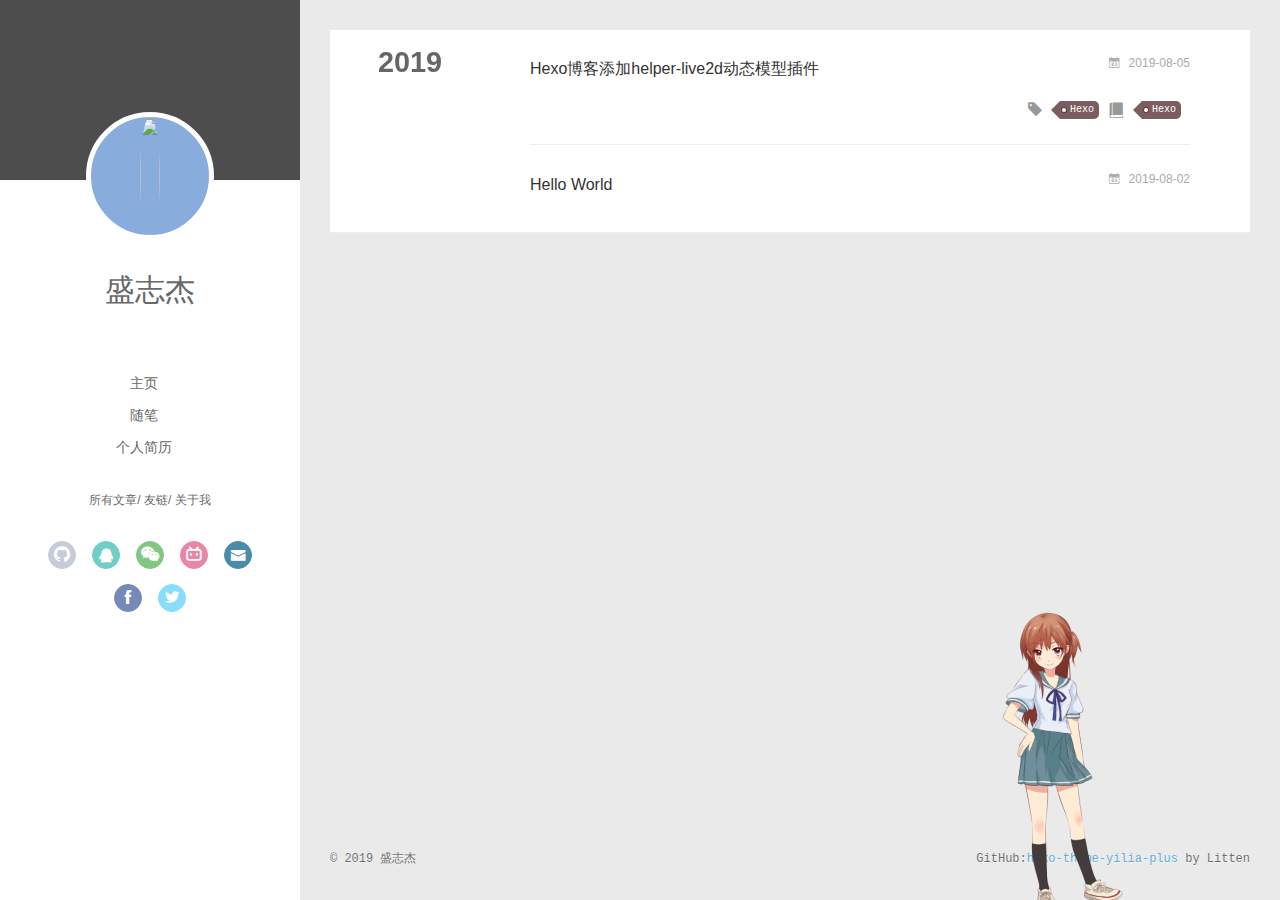
==== commit 3f7d21f4: "发布" ====
--- a/archives/index.html
+++ b/archives/index.html
@@ -1,6 +1,6 @@
-<!DOCTYPE html><html><head><meta name="generator" content="Hexo 3.9.0"><meta charset="utf-8"><meta name="renderer" content="webkit"><meta http-equiv="X-UA-Compatible" content="IE=edge"><link rel="dns-prefetch" href="https://shengzhijie.tk"><title>Archives | 盛志杰的博客</title><meta name="viewport" content="width=device-width,initial-scale=1,maximum-scale=1"><meta name="keywords" content="盛志杰,博客"><meta property="og:type" content="website"><meta property="og:title" content="盛志杰的博客"><meta property="og:url" content="https://shengzhijie.tk/archives/index.html"><meta property="og:site_name" content="盛志杰的博客"><meta property="og:locale" content="default"><meta name="twitter:card" content="summary"><meta name="twitter:title" content="盛志杰的博客"><link rel="alternative" href="/atom.xml" title="盛志杰的博客" type="application/atom+xml"><link rel="icon" href="/favicon.ico"><link rel="apple-touch-icon" href="/apple-touch-icon-180x180.png"><link rel="stylesheet" type="text/css" href="/./main.f202f3.css"><style type="text/css">#container.show{background:linear-gradient(200deg,#a0cfe4,#e8c37e)}</style><script src="/assets/clicklove.js"></script></head></html><body><div id="container" q-class="show:isCtnShow"><canvas id="anm-canvas" class="anm-canvas"></canvas><div class="left-col" q-class="show:isShow"><div class="overlay" style="background:#4d4d4d"></div><div class="intrude-less"><header id="header" class="inner"> <a href="/" class="profilepic"><img src="https://shengzhijie.gitee.io/images_bed/images/avatar.png" class="js-avatar"></a><hgroup><h1 class="header-author"><a href="/">盛志杰</a></h1></hgroup><nav class="header-menu"><ul><li><a href="/" target="_blank">主页</a></li><li><a href="#" target="_blank">随笔</a></li><li><a href="#" target="_blank">个人简历</a></li></ul></nav><nav class="header-smart-menu"> <a q-on="click: openSlider(e, 'innerArchive')" href="javascript:void(0)">所有文章</a> <a q-on="click: openSlider(e, 'friends')" href="javascript:void(0)">友链</a> <a q-on="click: openSlider(e, 'aboutme')" href="javascript:void(0)">关于我</a></nav><nav class="header-nav"><div class="social"><a class="github" target="_blank" href="https://github.com/shengzhijie" title="GitHub"><i class="icon-github"></i></a><a class="qq" target="_blank" href="https://shengzhijie.gitee.io/images_bed/images/qq.jpg" title="QQ"><i class="icon-qq"></i></a><a class="weixin" target="_blank" href="https://shengzhijie.gitee.io/images_bed/images/wechat.jpg" title="微信"><i class="icon-weixin"></i></a><a class="bilibili" target="_blank" href="https://space.bilibili.com/383046596" title="哔哩哔哩"><i class="icon-bilibili"></i></a><a class="mail" target="_blank" href="mailto:1158073764@qq.com" title="mail"><i class="icon-mail"></i></a><a class="facebook" target="_blank" href="https://www.facebook.com/profile.php?id=100011242384406" title="Facebook"><i class="icon-facebook"></i></a><a class="twitter" target="_blank" href="https://twitter.com/eKSrgP2uaeAS5Fj" title="Twitter"><i class="icon-twitter"></i></a></div></nav></header></div></div><div class="mid-col" q-class="show:isShow,hide:isShow|isFalse"><nav id="mobile-nav"><div class="overlay js-overlay" style="background:#4d4d4d"></div><div class="btnctn js-mobile-btnctn"><div class="slider-trigger list" q-on="click: openSlider(e)"><i class="icon icon-sort"></i></div></div><div class="intrude-less"><header id="header" class="inner"><div class="profilepic"> <a href="/"><img src="https://shengzhijie.gitee.io/images_bed/images/avatar.png" class="js-avatar"></a></div><hgroup><h1 class="header-author js-header-author">盛志杰</h1></hgroup><nav class="header-nav"><div class="social"><a class="github" target="_blank" href="https://github.com/shengzhijie" title="GitHub"><i class="icon-github"></i></a><a class="qq" target="_blank" href="https://shengzhijie.gitee.io/images_bed/images/qq.jpg" title="QQ"><i class="icon-qq"></i></a><a class="weixin" target="_blank" href="https://shengzhijie.gitee.io/images_bed/images/wechat.jpg" title="微信"><i class="icon-weixin"></i></a><a class="bilibili" target="_blank" href="https://space.bilibili.com/383046596" title="哔哩哔哩"><i class="icon-bilibili"></i></a><a class="mail" target="_blank" href="mailto:1158073764@qq.com" title="mail"><i class="icon-mail"></i></a><a class="facebook" target="_blank" href="https://www.facebook.com/profile.php?id=100011242384406" title="Facebook"><i class="icon-facebook"></i></a><a class="twitter" target="_blank" href="https://twitter.com/eKSrgP2uaeAS5Fj" title="Twitter"><i class="icon-twitter"></i></a></div></nav><nav class="header-menu js-header-menu"><ul style="width:70%"><li style="width:33.333333333333336%"><a href="/">主页</a></li><li style="width:33.333333333333336%"><a href="#">随笔</a></li><li style="width:33.333333333333336%"><a href="#">个人简历</a></li></ul></nav></header></div><div class="mobile-mask" style="display:none" q-show="isShow"></div></nav><div id="wrapper" class="body-wrap"><div class="menu-l"><div class="canvas-wrap"><canvas data-colors="#eaeaea" data-sectionheight="100" data-contentid="js-content" id="myCanvas1" class="anm-canvas"></canvas></div><div id="js-content" class="content-ll"><section class="archives-wrap"><div class="archive-year-wrap"> <a href="/archives/2019" class="archive-year">2019</a></div><div class="archives"><article class="archive-article archive-type-post"><div class="archive-article-inner"><header class="archive-article-header"><div class="article-meta"><a href="/2019/08/02/hello-world/" class="archive-article-date"><time datetime="2019-08-02T13:56:39.996Z" itemprop="datePublished"><i class="icon-calendar icon"></i> 2019-08-02</time></a></div><h1 itemprop="name"> <a class="archive-article-title" href="/2019/08/02/hello-world/" target="_blank">Hello World</a></h1><div class="article-info info-on-right"></div><div class="clearfix"></div></header></div></article></div></section></div></div></div><footer id="footer"><div class="outer"><div id="footer-info"><div class="footer-left"> &copy; 2019 盛志杰</div><div class="footer-right"> GitHub:<a href="https://github.com/JoeyBling/hexo-theme-yilia-plus" target="_blank">hexo-theme-yilia-plus</a> by Litten</div></div></div><script src="/assets/busuanzi.pure.js"></script> <span id="busuanzi_container_site_pv" style="display:none">本站总访问量<span id="busuanzi_value_site_pv"></span>次 <span class="post-meta-divider">|</span></span> <span id="busuanzi_container_site_uv" style="display:none">本站访客数<span id="busuanzi_value_site_uv"></span>人</span></footer></div><script>var yiliaConfig={mathjax:!1,isHome:!1,isPost:!1,isArchive:!0,isTag:!1,isCategory:!1,open_in_new:!0,toc_hide_index:!0,root:"/",innerArchive:!0,showTags:!1}</script><script>!function(r){function e(t){if(i[t])return i[t].exports;var n=i[t]={exports:{},id:t,loaded:!1};return r[t].call(n.exports,n,n.exports,e),n.loaded=!0,n.exports}var i={};e.m=r,e.c=i,e.p="./",e(0)}([function(t,n,r){r(208),t.exports=r(205)},function(t,n,r){var d=r(3),y=r(46),g=r(26),b=r(27),x=r(47),m="prototype",S=function(t,n,r){var e,i,o,u,c=t&S.F,f=t&S.G,a=t&S.S,s=t&S.P,l=t&S.B,h=f?d:a?d[n]||(d[n]={}):(d[n]||{})[m],v=f?y:y[n]||(y[n]={}),p=v[m]||(v[m]={});for(e in f&&(r=n),r)o=((i=!c&&h&&void 0!==h[e])?h:r)[e],u=l&&i?x(o,d):s&&"function"==typeof o?x(Function.call,o):o,h&&b(h,e,o,t&S.U),v[e]!=o&&g(v,e,u),s&&p[e]!=o&&(p[e]=o)};d.core=y,S.F=1,S.G=2,S.S=4,S.P=8,S.B=16,S.W=32,S.U=64,S.R=128,t.exports=S},function(t,n,r){var e=r(5);t.exports=function(t){if(!e(t))throw TypeError(t+" is not an object!");return t}},function(t,n){var r=t.exports="undefined"!=typeof window&&window.Math==Math?window:"undefined"!=typeof self&&self.Math==Math?self:Function("return this")();"number"==typeof __g&&(__g=r)},function(t,n){t.exports=function(t){try{return!!t()}catch(t){return!0}}},function(t,n){t.exports=function(t){return"object"==typeof t?null!==t:"function"==typeof t}},function(t,n){var r=t.exports="undefined"!=typeof window&&window.Math==Math?window:"undefined"!=typeof self&&self.Math==Math?self:Function("return this")();"number"==typeof __g&&(__g=r)},function(t,n,r){var e=r(118)("wks"),i=r(79),o=r(3).Symbol,u="function"==typeof o;(t.exports=function(t){return e[t]||(e[t]=u&&o[t]||(u?o:i)("Symbol."+t))}).store=e},function(t,n,r){var e=r(49),i=Math.min;t.exports=function(t){return 0<t?i(e(t),9007199254740991):0}},function(t,n){var r={}.hasOwnProperty;t.exports=function(t,n){return r.call(t,n)}},function(t,n,r){t.exports=!r(4)(function(){return 7!=Object.defineProperty({},"a",{get:function(){return 7}}).a})},function(t,n,r){var e=r(2),i=r(174),o=r(53),u=Object.defineProperty;n.f=r(10)?Object.defineProperty:function(t,n,r){if(e(t),n=o(n,!0),e(r),i)try{return u(t,n,r)}catch(t){}if("get"in r||"set"in r)throw TypeError("Accessors not supported!");return"value"in r&&(t[n]=r.value),t}},function(t,n,r){t.exports=!r(20)(function(){return 7!=Object.defineProperty({},"a",{get:function(){return 7}}).a})},function(t,n,r){var e=r(14),i=r(24);t.exports=r(12)?function(t,n,r){return e.f(t,n,i(1,r))}:function(t,n,r){return t[n]=r,t}},function(t,n,r){var e=r(22),i=r(60),o=r(42),u=Object.defineProperty;n.f=r(12)?Object.defineProperty:function(t,n,r){if(e(t),n=o(n,!0),e(r),i)try{return u(t,n,r)}catch(t){}if("get"in r||"set"in r)throw TypeError("Accessors not supported!");return"value"in r&&(t[n]=r.value),t}},function(t,n,r){var e=r(96),i=r(34);t.exports=function(t){return e(i(t))}},function(t,n,r){var e=r(40)("wks"),i=r(25),o=r(6).Symbol,u="function"==typeof o;(t.exports=function(t){return e[t]||(e[t]=u&&o[t]||(u?o:i)("Symbol."+t))}).store=e},function(t,n,r){var e=r(51);t.exports=function(t){return Object(e(t))}},function(t,n){t.exports=function(t){return"object"==typeof t?null!==t:"function"==typeof t}},function(t,n){var r=t.exports={version:"2.6.9"};"number"==typeof __e&&(__e=r)},function(t,n){t.exports=function(t){try{return!!t()}catch(t){return!0}}},function(t,n){t.exports=function(t){if("function"!=typeof t)throw TypeError(t+" is not a function!");return t}},function(t,n,r){var e=r(18);t.exports=function(t){if(!e(t))throw TypeError(t+" is not an object!");return t}},function(t,n){t.exports=!0},function(t,n){t.exports=function(t,n){return{enumerable:!(1&t),configurable:!(2&t),writable:!(4&t),value:n}}},function(t,n){var r=0,e=Math.random();t.exports=function(t){return"Symbol(".concat(void 0===t?"":t,")_",(++r+e).toString(36))}},function(t,n,r){var e=r(11),i=r(75);t.exports=r(10)?function(t,n,r){return e.f(t,n,i(1,r))}:function(t,n,r){return t[n]=r,t}},function(t,n,r){var o=r(3),u=r(26),c=r(30),f=r(79)("src"),e=r(219),i="toString",a=(""+e).split(i);r(46).inspectSource=function(t){return e.call(t)},(t.exports=function(t,n,r,e){var i="function"==typeof r;i&&(c(r,"name")||u(r,"name",n)),t[n]!==r&&(i&&(c(r,f)||u(r,f,t[n]?""+t[n]:a.join(String(n)))),t===o?t[n]=r:e?t[n]?t[n]=r:u(t,n,r):(delete t[n],u(t,n,r)))})(Function.prototype,i,function(){return"function"==typeof this&&this[f]||e.call(this)})},function(t,n,r){var e=r(1),i=r(4),u=r(51),c=/"/g,o=function(t,n,r,e){var i=String(u(t)),o="<"+n;return""!==r&&(o+=" "+r+'="'+String(e).replace(c,"&quot;")+'"'),o+">"+i+"</"+n+">"};t.exports=function(n,t){var r={};r[n]=t(o),e(e.P+e.F*i(function(){var t=""[n]('"');return t!==t.toLowerCase()||3<t.split('"').length}),"String",r)}},function(t,n,r){var e=r(65),i=r(35);t.exports=Object.keys||function(t){return e(t,i)}},function(t,n){var r={}.hasOwnProperty;t.exports=function(t,n){return r.call(t,n)}},function(t,n,r){var e=r(117),i=r(75),o=r(33),u=r(53),c=r(30),f=r(174),a=Object.getOwnPropertyDescriptor;n.f=r(10)?a:function(t,n){if(t=o(t),n=u(n,!0),f)try{return a(t,n)}catch(t){}if(c(t,n))return i(!e.f.call(t,n),t[n])}},function(t,n,r){var e=r(30),i=r(17),o=r(154)("IE_PROTO"),u=Object.prototype;t.exports=Object.getPrototypeOf||function(t){return t=i(t),e(t,o)?t[o]:"function"==typeof t.constructor&&t instanceof t.constructor?t.constructor.prototype:t instanceof Object?u:null}},function(t,n,r){var e=r(116),i=r(51);t.exports=function(t){return e(i(t))}},function(t,n){t.exports=function(t){if(null==t)throw TypeError("Can't call method on  "+t);return t}},function(t,n){t.exports="constructor,hasOwnProperty,isPrototypeOf,propertyIsEnumerable,toLocaleString,toString,valueOf".split(",")},function(t,n){t.exports={}},function(t,n){n.f={}.propertyIsEnumerable},function(t,n,r){var e=r(14).f,i=r(9),o=r(16)("toStringTag");t.exports=function(t,n,r){t&&!i(t=r?t:t.prototype,o)&&e(t,o,{configurable:!0,value:n})}},function(t,n,r){var e=r(40)("keys"),i=r(25);t.exports=function(t){return e[t]||(e[t]=i(t))}},function(t,n,r){var e=r(19),i=r(6),o="__core-js_shared__",u=i[o]||(i[o]={});(t.exports=function(t,n){return u[t]||(u[t]=void 0!==n?n:{})})("versions",[]).push({version:e.version,mode:r(23)?"pure":"global",copyright:"© 2019 Denis Pushkarev (zloirock.ru)"})},function(t,n){var r=Math.ceil,e=Math.floor;t.exports=function(t){return isNaN(t=+t)?0:(0<t?e:r)(t)}},function(t,n,r){var i=r(18);t.exports=function(t,n){if(!i(t))return t;var r,e;if(n&&"function"==typeof(r=t.toString)&&!i(e=r.call(t)))return e;if("function"==typeof(r=t.valueOf)&&!i(e=r.call(t)))return e;if(!n&&"function"==typeof(r=t.toString)&&!i(e=r.call(t)))return e;throw TypeError("Can't convert object to primitive value")}},function(t,n,r){var e=r(6),i=r(19),o=r(23),u=r(44),c=r(14).f;t.exports=function(t){var n=i.Symbol||(i.Symbol=o?{}:e.Symbol||{});"_"==t.charAt(0)||t in n||c(n,t,{value:u.f(t)})}},function(t,n,r){n.f=r(16)},function(t,n){var r={}.toString;t.exports=function(t){return r.call(t).slice(8,-1)}},function(t,n){var r=t.exports={version:"2.6.9"};"number"==typeof __e&&(__e=r)},function(t,n,r){var o=r(21);t.exports=function(e,i,t){if(o(e),void 0===i)return e;switch(t){case 1:return function(t){return e.call(i,t)};case 2:return function(t,n){return e.call(i,t,n)};case 3:return function(t,n,r){return e.call(i,t,n,r)}}return function(){return e.apply(i,arguments)}}},function(t,n,r){"use strict";var e=r(4);t.exports=function(t,n){return!!t&&e(function(){n?t.call(null,function(){},1):t.call(null)})}},function(t,n){var r=Math.ceil,e=Math.floor;t.exports=function(t){return isNaN(t=+t)?0:(0<t?e:r)(t)}},function(t,n,r){var x=r(47),m=r(116),S=r(17),w=r(8),e=r(138);t.exports=function(l,t){var h=1==l,v=2==l,p=3==l,d=4==l,y=6==l,g=5==l||y,b=t||e;return function(t,n,r){for(var e,i,o=S(t),u=m(o),c=x(n,r,3),f=w(u.length),a=0,s=h?b(t,f):v?b(t,0):void 0;a<f;a++)if((g||a in u)&&(i=c(e=u[a],a,o),l))if(h)s[a]=i;else if(i)switch(l){case 3:return!0;case 5:return e;case 6:return a;case 2:s.push(e)}else if(d)return!1;return y?-1:p||d?d:s}}},function(t,n){t.exports=function(t){if(null==t)throw TypeError("Can't call method on  "+t);return t}},function(t,n,r){var i=r(1),o=r(46),u=r(4);t.exports=function(t,n){var r=(o.Object||{})[t]||Object[t],e={};e[t]=n(r),i(i.S+i.F*u(function(){r(1)}),"Object",e)}},function(t,n,r){var i=r(5);t.exports=function(t,n){if(!i(t))return t;var r,e;if(n&&"function"==typeof(r=t.toString)&&!i(e=r.call(t)))return e;if("function"==typeof(r=t.valueOf)&&!i(e=r.call(t)))return e;if(!n&&"function"==typeof(r=t.toString)&&!i(e=r.call(t)))return e;throw TypeError("Can't convert object to primitive value")}},function(t,n,r){var d=r(6),y=r(19),g=r(93),b=r(13),x=r(9),m="prototype",S=function(t,n,r){var e,i,o,u=t&S.F,c=t&S.G,f=t&S.S,a=t&S.P,s=t&S.B,l=t&S.W,h=c?y:y[n]||(y[n]={}),v=h[m],p=c?d:f?d[n]:(d[n]||{})[m];for(e in c&&(r=n),r)(i=!u&&p&&void 0!==p[e])&&x(h,e)||(o=i?p[e]:r[e],h[e]=c&&"function"!=typeof p[e]?r[e]:s&&i?g(o,d):l&&p[e]==o?function(e){var t=function(t,n,r){if(this instanceof e){switch(arguments.length){case 0:return new e;case 1:return new e(t);case 2:return new e(t,n)}return new e(t,n,r)}return e.apply(this,arguments)};return t[m]=e[m],t}(o):a&&"function"==typeof o?g(Function.call,o):o,a&&((h.virtual||(h.virtual={}))[e]=o,t&S.R&&v&&!v[e]&&b(v,e,o)))};S.F=1,S.G=2,S.S=4,S.P=8,S.B=16,S.W=32,S.U=64,S.R=128,t.exports=S},function(t,n,r){var e=r(34);t.exports=function(t){return Object(e(t))}},function(t,n,r){var o=r(196),e=r(1),i=r(118)("metadata"),u=i.store||(i.store=new(r(200))),c=function(t,n,r){var e=u.get(t);if(!e){if(!r)return;u.set(t,e=new o)}var i=e.get(n);if(!i){if(!r)return;e.set(n,i=new o)}return i};t.exports={store:u,map:c,has:function(t,n,r){var e=c(n,r,!1);return void 0!==e&&e.has(t)},get:function(t,n,r){var e=c(n,r,!1);return void 0===e?void 0:e.get(t)},set:function(t,n,r,e){c(r,e,!0).set(t,n)},keys:function(t,n){var r=c(t,n,!1),e=[];return r&&r.forEach(function(t,n){e.push(n)}),e},key:function(t){return void 0===t||"symbol"==typeof t?t:String(t)},exp:function(t){e(e.S,"Reflect",t)}}},function(t,n,r){"use strict";if(r(10)){var g=r(68),b=r(3),x=r(4),m=r(1),S=r(132),e=r(159),h=r(47),w=r(70),i=r(75),_=r(26),o=r(76),u=r(49),O=r(8),E=r(194),c=r(78),f=r(53),a=r(30),M=r(81),P=r(5),v=r(17),p=r(145),j=r(72),F=r(32),A=r(73).f,d=r(161),s=r(79),l=r(7),y=r(50),I=r(120),L=r(119),N=r(162),T=r(82),k=r(125),R=r(77),C=r(137),D=r(166),G=r(11),W=r(31),U=G.f,V=W.f,B=b.RangeError,q=b.TypeError,z=b.Uint8Array,H="ArrayBuffer",K="Shared"+H,J="BYTES_PER_ELEMENT",$="prototype",Y=Array[$],X=e.ArrayBuffer,Q=e.DataView,Z=y(0),tt=y(2),nt=y(3),rt=y(4),et=y(5),it=y(6),ot=I(!0),ut=I(!1),ct=N.values,ft=N.keys,at=N.entries,st=Y.lastIndexOf,lt=Y.reduce,ht=Y.reduceRight,vt=Y.join,pt=Y.sort,dt=Y.slice,yt=Y.toString,gt=Y.toLocaleString,bt=l("iterator"),xt=l("toStringTag"),mt=s("typed_constructor"),St=s("def_constructor"),wt=S.CONSTR,_t=S.TYPED,Ot=S.VIEW,Et="Wrong length!",Mt=y(1,function(t,n){return It(L(t,t[St]),n)}),Pt=x(function(){return 1===new z(new Uint16Array([1]).buffer)[0]}),jt=!!z&&!!z[$].set&&x(function(){new z(1).set({})}),Ft=function(t,n){var r=u(t);if(r<0||r%n)throw B("Wrong offset!");return r},At=function(t){if(P(t)&&_t in t)return t;throw q(t+" is not a typed array!")},It=function(t,n){if(!(P(t)&&mt in t))throw q("It is not a typed array constructor!");return new t(n)},Lt=function(t,n){return Nt(L(t,t[St]),n)},Nt=function(t,n){for(var r=0,e=n.length,i=It(t,e);r<e;)i[r]=n[r++];return i},Tt=function(t,n,r){U(t,n,{get:function(){return this._d[r]}})},kt=function(t){var n,r,e,i,o,u,c=v(t),f=arguments.length,a=1<f?arguments[1]:void 0,s=void 0!==a,l=d(c);if(null!=l&&!p(l)){for(u=l.call(c),e=[],n=0;!(o=u.next()).done;n++)e.push(o.value);c=e}for(s&&2<f&&(a=h(a,arguments[2],2)),n=0,r=O(c.length),i=It(this,r);n<r;n++)i[n]=s?a(c[n],n):c[n];return i},Rt=function(){for(var t=0,n=arguments.length,r=It(this,n);t<n;)r[t]=arguments[t++];return r},Ct=!!z&&x(function(){gt.call(new z(1))}),Dt=function(){return gt.apply(Ct?dt.call(At(this)):At(this),arguments)},Gt={copyWithin:function(t,n){return D.call(At(this),t,n,2<arguments.length?arguments[2]:void 0)},every:function(t){return rt(At(this),t,1<arguments.length?arguments[1]:void 0)},fill:function(t){return C.apply(At(this),arguments)},filter:function(t){return Lt(this,tt(At(this),t,1<arguments.length?arguments[1]:void 0))},find:function(t){return et(At(this),t,1<arguments.length?arguments[1]:void 0)},findIndex:function(t){return it(At(this),t,1<arguments.length?arguments[1]:void 0)},forEach:function(t){Z(At(this),t,1<arguments.length?arguments[1]:void 0)},indexOf:function(t){return ut(At(this),t,1<arguments.length?arguments[1]:void 0)},includes:function(t){return ot(At(this),t,1<arguments.length?arguments[1]:void 0)},join:function(t){return vt.apply(At(this),arguments)},lastIndexOf:function(t){return st.apply(At(this),arguments)},map:function(t){return Mt(At(this),t,1<arguments.length?arguments[1]:void 0)},reduce:function(t){return lt.apply(At(this),arguments)},reduceRight:function(t){return ht.apply(At(this),arguments)},reverse:function(){for(var t,n=this,r=At(n).length,e=Math.floor(r/2),i=0;i<e;)t=n[i],n[i++]=n[--r],n[r]=t;return n},some:function(t){return nt(At(this),t,1<arguments.length?arguments[1]:void 0)},sort:function(t){return pt.call(At(this),t)},subarray:function(t,n){var r=At(this),e=r.length,i=c(t,e);return new(L(r,r[St]))(r.buffer,r.byteOffset+i*r.BYTES_PER_ELEMENT,O((void 0===n?e:c(n,e))-i))}},Wt=function(t,n){return Lt(this,dt.call(At(this),t,n))},Ut=function(t){At(this);var n=Ft(arguments[1],1),r=this.length,e=v(t),i=O(e.length),o=0;if(r<i+n)throw B(Et);for(;o<i;)this[n+o]=e[o++]},Vt={entries:function(){return at.call(At(this))},keys:function(){return ft.call(At(this))},values:function(){return ct.call(At(this))}},Bt=function(t,n){return P(t)&&t[_t]&&"symbol"!=typeof n&&n in t&&String(+n)==String(n)},qt=function(t,n){return Bt(t,n=f(n,!0))?i(2,t[n]):V(t,n)},zt=function(t,n,r){return!(Bt(t,n=f(n,!0))&&P(r)&&a(r,"value"))||a(r,"get")||a(r,"set")||r.configurable||a(r,"writable")&&!r.writable||a(r,"enumerable")&&!r.enumerable?U(t,n,r):(t[n]=r.value,t)};wt||(W.f=qt,G.f=zt),m(m.S+m.F*!wt,"Object",{getOwnPropertyDescriptor:qt,defineProperty:zt}),x(function(){yt.call({})})&&(yt=gt=function(){return vt.call(this)});var Ht=o({},Gt);o(Ht,Vt),_(Ht,bt,Vt.values),o(Ht,{slice:Wt,set:Ut,constructor:function(){},toString:yt,toLocaleString:Dt}),Tt(Ht,"buffer","b"),Tt(Ht,"byteOffset","o"),Tt(Ht,"byteLength","l"),Tt(Ht,"length","e"),U(Ht,xt,{get:function(){return this[_t]}}),t.exports=function(t,l,n,o){var h=t+((o=!!o)?"Clamped":"")+"Array",r="get"+t,u="set"+t,v=b[h],c=v||{},e=v&&F(v),i=!v||!S.ABV,f={},a=v&&v[$],p=function(t,i){U(t,i,{get:function(){return t=i,(n=this._d).v[r](t*l+n.o,Pt);var t,n},set:function(t){return n=i,r=t,e=this._d,o&&(r=(r=Math.round(r))<0?0:255<r?255:255&r),void e.v[u](n*l+e.o,r,Pt);var n,r,e},enumerable:!0})};i?(v=n(function(t,n,r,e){w(t,v,h,"_d");var i,o,u,c,f=0,a=0;if(P(n)){if(!(n instanceof X||(c=M(n))==H||c==K))return _t in n?Nt(v,n):kt.call(v,n);i=n,a=Ft(r,l);var s=n.byteLength;if(void 0===e){if(s%l)throw B(Et);if((o=s-a)<0)throw B(Et)}else if(s<(o=O(e)*l)+a)throw B(Et);u=o/l}else u=E(n),i=new X(o=u*l);for(_(t,"_d",{b:i,o:a,l:o,e:u,v:new Q(i)});f<u;)p(t,f++)}),a=v[$]=j(Ht),_(a,"constructor",v)):x(function(){v(1)})&&x(function(){new v(-1)})&&k(function(t){new v,new v(null),new v(1.5),new v(t)},!0)||(v=n(function(t,n,r,e){var i;return w(t,v,h),P(n)?n instanceof X||(i=M(n))==H||i==K?void 0!==e?new c(n,Ft(r,l),e):void 0!==r?new c(n,Ft(r,l)):new c(n):_t in n?Nt(v,n):kt.call(v,n):new c(E(n))}),Z(e!==Function.prototype?A(c).concat(A(e)):A(c),function(t){t in v||_(v,t,c[t])}),v[$]=a,g||(a.constructor=v));var s=a[bt],d=!!s&&("values"==s.name||null==s.name),y=Vt.values;_(v,mt,!0),_(a,_t,h),_(a,Ot,!0),_(a,St,v),(o?new v(1)[xt]==h:xt in a)||U(a,xt,{get:function(){return h}}),f[h]=v,m(m.G+m.W+m.F*(v!=c),f),m(m.S,h,{BYTES_PER_ELEMENT:l}),m(m.S+m.F*x(function(){c.of.call(v,1)}),h,{from:kt,of:Rt}),J in a||_(a,J,l),m(m.P,h,Gt),R(h),m(m.P+m.F*jt,h,{set:Ut}),m(m.P+m.F*!d,h,Vt),g||a.toString==yt||(a.toString=yt),m(m.P+m.F*x(function(){new v(1).slice()}),h,{slice:Wt}),m(m.P+m.F*(x(function(){return[1,2].toLocaleString()!=new v([1,2]).toLocaleString()})||!x(function(){a.toLocaleString.call([1,2])})),h,{toLocaleString:Dt}),T[h]=d?s:y,g||d||_(a,bt,y)}}else t.exports=function(){}},function(t,n){var r={}.toString;t.exports=function(t){return r.call(t).slice(8,-1)}},function(t,n,r){var e=r(18),i=r(6).document,o=e(i)&&e(i.createElement);t.exports=function(t){return o?i.createElement(t):{}}},function(t,n,r){t.exports=!r(12)&&!r(20)(function(){return 7!=Object.defineProperty(r(59)("div"),"a",{get:function(){return 7}}).a})},function(t,n,r){"use strict";var x=r(23),m=r(54),S=r(66),w=r(13),_=r(36),O=r(98),E=r(38),M=r(104),P=r(16)("iterator"),j=!([].keys&&"next"in[].keys()),F="values",A=function(){return this};t.exports=function(t,n,r,e,i,o,u){O(r,n,e);var c,f,a,s=function(t){if(!j&&t in p)return p[t];switch(t){case"keys":case F:return function(){return new r(this,t)}}return function(){return new r(this,t)}},l=n+" Iterator",h=i==F,v=!1,p=t.prototype,d=p[P]||p["@@iterator"]||i&&p[i],y=d||s(i),g=i?h?s("entries"):y:void 0,b="Array"==n&&p.entries||d;if(b&&(a=M(b.call(new t)))!==Object.prototype&&a.next&&(E(a,l,!0),x||"function"==typeof a[P]||w(a,P,A)),h&&d&&d.name!==F&&(v=!0,y=function(){return d.call(this)}),x&&!u||!j&&!v&&p[P]||w(p,P,y),_[n]=y,_[l]=A,i)if(c={values:h?y:s(F),keys:o?y:s("keys"),entries:g},u)for(f in c)f in p||S(p,f,c[f]);else m(m.P+m.F*(j||v),n,c);return c}},function(t,n,e){var i=e(22),o=e(101),u=e(35),c=e(39)("IE_PROTO"),f=function(){},a="prototype",s=function(){var t,n=e(59)("iframe"),r=u.length;for(n.style.display="none",e(95).appendChild(n),n.src="javascript:",(t=n.contentWindow.document).open(),t.write("<script>document.F=Object<\/script>"),t.close(),s=t.F;r--;)delete s[a][u[r]];return s()};t.exports=Object.create||function(t,n){var r;return null!==t?(f[a]=i(t),r=new f,f[a]=null,r[c]=t):r=s(),void 0===n?r:o(r,n)}},function(t,n,r){var e=r(65),i=r(35).concat("length","prototype");n.f=Object.getOwnPropertyNames||function(t){return e(t,i)}},function(t,n){n.f=Object.getOwnPropertySymbols},function(t,n,r){var u=r(9),c=r(15),f=r(92)(!1),a=r(39)("IE_PROTO");t.exports=function(t,n){var r,e=c(t),i=0,o=[];for(r in e)r!=a&&u(e,r)&&o.push(r);for(;n.length>i;)u(e,r=n[i++])&&(~f(o,r)||o.push(r));return o}},function(t,n,r){t.exports=r(13)},function(t,n,r){var e=r(7)("unscopables"),i=Array.prototype;null==i[e]&&r(26)(i,e,{}),t.exports=function(t){i[e][t]=!0}},function(t,n){t.exports=!1},function(t,n,r){var e=r(79)("meta"),i=r(5),o=r(30),u=r(11).f,c=0,f=Object.isExtensible||function(){return!0},a=!r(4)(function(){return f(Object.preventExtensions({}))}),s=function(t){u(t,e,{value:{i:"O"+ ++c,w:{}}})},l=t.exports={KEY:e,NEED:!1,fastKey:function(t,n){if(!i(t))return"symbol"==typeof t?t:("string"==typeof t?"S":"P")+t;if(!o(t,e)){if(!f(t))return"F";if(!n)return"E";s(t)}return t[e].i},getWeak:function(t,n){if(!o(t,e)){if(!f(t))return!0;if(!n)return!1;s(t)}return t[e].w},onFreeze:function(t){return a&&l.NEED&&f(t)&&!o(t,e)&&s(t),t}}},function(t,n){t.exports=function(t,n,r,e){if(!(t instanceof n)||void 0!==e&&e in t)throw TypeError(r+": incorrect invocation!");return t}},function(t,n,r){var h=r(47),v=r(177),p=r(145),d=r(2),y=r(8),g=r(161),b={},x={};(n=t.exports=function(t,n,r,e,i){var o,u,c,f,a=i?function(){return t}:g(t),s=h(r,e,n?2:1),l=0;if("function"!=typeof a)throw TypeError(t+" is not iterable!");if(p(a)){for(o=y(t.length);l<o;l++)if((f=n?s(d(u=t[l])[0],u[1]):s(t[l]))===b||f===x)return f}else for(c=a.call(t);!(u=c.next()).done;)if((f=v(c,s,u.value,n))===b||f===x)return f}).BREAK=b,n.RETURN=x},function(t,n,e){var i=e(2),o=e(183),u=e(141),c=e(154)("IE_PROTO"),f=function(){},a="prototype",s=function(){var t,n=e(140)("iframe"),r=u.length;for(n.style.display="none",e(143).appendChild(n),n.src="javascript:",(t=n.contentWindow.document).open(),t.write("<script>document.F=Object<\/script>"),t.close(),s=t.F;r--;)delete s[a][u[r]];return s()};t.exports=Object.create||function(t,n){var r;return null!==t?(f[a]=i(t),r=new f,f[a]=null,r[c]=t):r=s(),void 0===n?r:o(r,n)}},function(t,n,r){var e=r(185),i=r(141).concat("length","prototype");n.f=Object.getOwnPropertyNames||function(t){return e(t,i)}},function(t,n,r){var e=r(185),i=r(141);t.exports=Object.keys||function(t){return e(t,i)}},function(t,n){t.exports=function(t,n){return{enumerable:!(1&t),configurable:!(2&t),writable:!(4&t),value:n}}},function(t,n,r){var i=r(27);t.exports=function(t,n,r){for(var e in n)i(t,e,n[e],r);return t}},function(t,n,r){"use strict";var e=r(3),i=r(11),o=r(10),u=r(7)("species");t.exports=function(t){var n=e[t];o&&n&&!n[u]&&i.f(n,u,{configurable:!0,get:function(){return this}})}},function(t,n,r){var e=r(49),i=Math.max,o=Math.min;t.exports=function(t,n){return(t=e(t))<0?i(t+n,0):o(t,n)}},function(t,n){var r=0,e=Math.random();t.exports=function(t){return"Symbol(".concat(void 0===t?"":t,")_",(++r+e).toString(36))}},function(t,n,r){var e=r(5);t.exports=function(t,n){if(!e(t)||t._t!==n)throw TypeError("Incompatible receiver, "+n+" required!");return t}},function(t,n,r){var i=r(45),o=r(7)("toStringTag"),u="Arguments"==i(function(){return arguments}());t.exports=function(t){var n,r,e;return void 0===t?"Undefined":null===t?"Null":"string"==typeof(r=function(t,n){try{return t[n]}catch(t){}}(n=Object(t),o))?r:u?i(n):"Object"==(e=i(n))&&"function"==typeof n.callee?"Arguments":e}},function(t,n){t.exports={}},function(t,n,r){var e=r(11).f,i=r(30),o=r(7)("toStringTag");t.exports=function(t,n,r){t&&!i(t=r?t:t.prototype,o)&&e(t,o,{configurable:!0,value:n})}},function(t,n,r){var u=r(1),e=r(51),c=r(4),f=r(157),i="["+f+"]",o=RegExp("^"+i+i+"*"),a=RegExp(i+i+"*$"),s=function(t,n,r){var e={},i=c(function(){return!!f[t]()||"​+<!DOCTYPE html><html><head><meta name="generator" content="Hexo 3.9.0"><meta charset="utf-8"><meta name="renderer" content="webkit"><meta http-equiv="X-UA-Compatible" content="IE=edge"><link rel="dns-prefetch" href="https://shengzhijie.tk"><title>Archives | 盛志杰的博客</title><meta name="viewport" content="width=device-width,initial-scale=1,maximum-scale=1"><meta name="keywords" content="盛志杰,博客"><meta property="og:type" content="website"><meta property="og:title" content="盛志杰的博客"><meta property="og:url" content="https://shengzhijie.tk/archives/index.html"><meta property="og:site_name" content="盛志杰的博客"><meta property="og:locale" content="default"><meta name="twitter:card" content="summary"><meta name="twitter:title" content="盛志杰的博客"><link rel="alternative" href="/atom.xml" title="盛志杰的博客" type="application/atom+xml"><link rel="icon" href="/favicon.ico"><link rel="apple-touch-icon" href="/apple-touch-icon-180x180.png"><link rel="stylesheet" type="text/css" href="/./main.f202f3.css"><style type="text/css">#container.show{background:linear-gradient(200deg,#a0cfe4,#e8c37e)}</style><script src="/assets/clicklove.js"></script></head></html><body><div id="container" q-class="show:isCtnShow"><canvas id="anm-canvas" class="anm-canvas"></canvas><div class="left-col" q-class="show:isShow"><div class="overlay" style="background:#4d4d4d"></div><div class="intrude-less"><header id="header" class="inner"> <a href="/" class="profilepic"><img src="https://shengzhijie.gitee.io/images_bed/images/avatar.png" class="js-avatar"></a><hgroup><h1 class="header-author"><a href="/">盛志杰</a></h1></hgroup><nav class="header-menu"><ul><li><a href="/" target="_blank">主页</a></li><li><a href="#" target="_blank">随笔</a></li><li><a href="#" target="_blank">个人简历</a></li></ul></nav><nav class="header-smart-menu"> <a q-on="click: openSlider(e, 'innerArchive')" href="javascript:void(0)">所有文章</a> <a q-on="click: openSlider(e, 'friends')" href="javascript:void(0)">友链</a> <a q-on="click: openSlider(e, 'aboutme')" href="javascript:void(0)">关于我</a></nav><nav class="header-nav"><div class="social"><a class="github" target="_blank" href="https://github.com/shengzhijie" title="GitHub"><i class="icon-github"></i></a><a class="qq" target="_blank" href="https://shengzhijie.gitee.io/images_bed/images/qq.jpg" title="QQ"><i class="icon-qq"></i></a><a class="weixin" target="_blank" href="https://shengzhijie.gitee.io/images_bed/images/wechat.jpg" title="微信"><i class="icon-weixin"></i></a><a class="bilibili" target="_blank" href="https://space.bilibili.com/383046596" title="哔哩哔哩"><i class="icon-bilibili"></i></a><a class="mail" target="_blank" href="mailto:1158073764@qq.com" title="mail"><i class="icon-mail"></i></a><a class="facebook" target="_blank" href="https://www.facebook.com/profile.php?id=100011242384406" title="Facebook"><i class="icon-facebook"></i></a><a class="twitter" target="_blank" href="https://twitter.com/eKSrgP2uaeAS5Fj" title="Twitter"><i class="icon-twitter"></i></a></div></nav></header></div></div><div class="mid-col" q-class="show:isShow,hide:isShow|isFalse"><nav id="mobile-nav"><div class="overlay js-overlay" style="background:#4d4d4d"></div><div class="btnctn js-mobile-btnctn"><div class="slider-trigger list" q-on="click: openSlider(e)"><i class="icon icon-sort"></i></div></div><div class="intrude-less"><header id="header" class="inner"><div class="profilepic"> <a href="/"><img src="https://shengzhijie.gitee.io/images_bed/images/avatar.png" class="js-avatar"></a></div><hgroup><h1 class="header-author js-header-author">盛志杰</h1></hgroup><nav class="header-nav"><div class="social"><a class="github" target="_blank" href="https://github.com/shengzhijie" title="GitHub"><i class="icon-github"></i></a><a class="qq" target="_blank" href="https://shengzhijie.gitee.io/images_bed/images/qq.jpg" title="QQ"><i class="icon-qq"></i></a><a class="weixin" target="_blank" href="https://shengzhijie.gitee.io/images_bed/images/wechat.jpg" title="微信"><i class="icon-weixin"></i></a><a class="bilibili" target="_blank" href="https://space.bilibili.com/383046596" title="哔哩哔哩"><i class="icon-bilibili"></i></a><a class="mail" target="_blank" href="mailto:1158073764@qq.com" title="mail"><i class="icon-mail"></i></a><a class="facebook" target="_blank" href="https://www.facebook.com/profile.php?id=100011242384406" title="Facebook"><i class="icon-facebook"></i></a><a class="twitter" target="_blank" href="https://twitter.com/eKSrgP2uaeAS5Fj" title="Twitter"><i class="icon-twitter"></i></a></div></nav><nav class="header-menu js-header-menu"><ul style="width:70%"><li style="width:33.333333333333336%"><a href="/">主页</a></li><li style="width:33.333333333333336%"><a href="#">随笔</a></li><li style="width:33.333333333333336%"><a href="#">个人简历</a></li></ul></nav></header></div><div class="mobile-mask" style="display:none" q-show="isShow"></div></nav><div id="wrapper" class="body-wrap"><div class="menu-l"><div class="canvas-wrap"><canvas data-colors="#eaeaea" data-sectionheight="100" data-contentid="js-content" id="myCanvas1" class="anm-canvas"></canvas></div><div id="js-content" class="content-ll"><section class="archives-wrap"><div class="archive-year-wrap"> <a href="/archives/2019" class="archive-year">2019</a></div><div class="archives"><article class="archive-article archive-type-post"><div class="archive-article-inner"><header class="archive-article-header"><div class="article-meta"><a href="/2019/08/05/Hexo博客添加helper-live2d动态模型插件/" class="archive-article-date"><time datetime="2019-08-05T14:25:29.000Z" itemprop="datePublished"><i class="icon-calendar icon"></i> 2019-08-05</time></a></div><h1 itemprop="name"> <a class="archive-article-title" href="/2019/08/05/Hexo博客添加helper-live2d动态模型插件/" target="_blank">Hexo博客添加helper-live2d动态模型插件</a></h1><div class="article-info info-on-right"><div class="article-tag tagcloud"><i class="icon-price-tags icon"></i><ul class="article-tag-list"><li class="article-tag-list-item"> <a href="javascript:void(0)" class="js-tag article-tag-list-link color5">Hexo</a></li></ul></div><div class="article-category tagcloud"><i class="icon-book icon"></i><ul class="article-tag-list"><li class="article-tag-list-item"> <a href="/categories/Hexo//" class="article-tag-list-link color5">Hexo</a></li></ul></div></div><div class="clearfix"></div></header></div></article><article class="archive-article archive-type-post"><div class="archive-article-inner"><header class="archive-article-header"><div class="article-meta"><a href="/2019/08/02/hello-world/" class="archive-article-date"><time datetime="2019-08-02T13:56:39.996Z" itemprop="datePublished"><i class="icon-calendar icon"></i> 2019-08-02</time></a></div><h1 itemprop="name"> <a class="archive-article-title" href="/2019/08/02/hello-world/" target="_blank">Hello World</a></h1><div class="article-info info-on-right"></div><div class="clearfix"></div></header></div></article></div></section></div></div></div><footer id="footer"><div class="outer"><div id="footer-info"><div class="footer-left"> &copy; 2019 盛志杰</div><div class="footer-right"> GitHub:<a href="https://github.com/JoeyBling/hexo-theme-yilia-plus" target="_blank">hexo-theme-yilia-plus</a> by Litten</div></div></div><script src="/assets/busuanzi.pure.js"></script> <span id="busuanzi_container_site_pv" style="display:none">本站总访问量<span id="busuanzi_value_site_pv"></span>次 <span class="post-meta-divider">|</span></span> <span id="busuanzi_container_site_uv" style="display:none">本站访客数<span id="busuanzi_value_site_uv"></span>人</span></footer></div><script>var yiliaConfig={mathjax:!1,isHome:!1,isPost:!1,isArchive:!0,isTag:!1,isCategory:!1,open_in_new:!0,toc_hide_index:!0,root:"/",innerArchive:!0,showTags:!1}</script><script>!function(r){function e(t){if(i[t])return i[t].exports;var n=i[t]={exports:{},id:t,loaded:!1};return r[t].call(n.exports,n,n.exports,e),n.loaded=!0,n.exports}var i={};e.m=r,e.c=i,e.p="./",e(0)}([function(t,n,r){r(208),t.exports=r(205)},function(t,n,r){var d=r(3),y=r(46),g=r(26),b=r(27),x=r(47),m="prototype",S=function(t,n,r){var e,i,o,u,c=t&S.F,f=t&S.G,a=t&S.S,s=t&S.P,l=t&S.B,h=f?d:a?d[n]||(d[n]={}):(d[n]||{})[m],v=f?y:y[n]||(y[n]={}),p=v[m]||(v[m]={});for(e in f&&(r=n),r)o=((i=!c&&h&&void 0!==h[e])?h:r)[e],u=l&&i?x(o,d):s&&"function"==typeof o?x(Function.call,o):o,h&&b(h,e,o,t&S.U),v[e]!=o&&g(v,e,u),s&&p[e]!=o&&(p[e]=o)};d.core=y,S.F=1,S.G=2,S.S=4,S.P=8,S.B=16,S.W=32,S.U=64,S.R=128,t.exports=S},function(t,n,r){var e=r(5);t.exports=function(t){if(!e(t))throw TypeError(t+" is not an object!");return t}},function(t,n){var r=t.exports="undefined"!=typeof window&&window.Math==Math?window:"undefined"!=typeof self&&self.Math==Math?self:Function("return this")();"number"==typeof __g&&(__g=r)},function(t,n){t.exports=function(t){try{return!!t()}catch(t){return!0}}},function(t,n){t.exports=function(t){return"object"==typeof t?null!==t:"function"==typeof t}},function(t,n){var r=t.exports="undefined"!=typeof window&&window.Math==Math?window:"undefined"!=typeof self&&self.Math==Math?self:Function("return this")();"number"==typeof __g&&(__g=r)},function(t,n,r){var e=r(118)("wks"),i=r(79),o=r(3).Symbol,u="function"==typeof o;(t.exports=function(t){return e[t]||(e[t]=u&&o[t]||(u?o:i)("Symbol."+t))}).store=e},function(t,n,r){var e=r(49),i=Math.min;t.exports=function(t){return 0<t?i(e(t),9007199254740991):0}},function(t,n){var r={}.hasOwnProperty;t.exports=function(t,n){return r.call(t,n)}},function(t,n,r){t.exports=!r(4)(function(){return 7!=Object.defineProperty({},"a",{get:function(){return 7}}).a})},function(t,n,r){var e=r(2),i=r(174),o=r(53),u=Object.defineProperty;n.f=r(10)?Object.defineProperty:function(t,n,r){if(e(t),n=o(n,!0),e(r),i)try{return u(t,n,r)}catch(t){}if("get"in r||"set"in r)throw TypeError("Accessors not supported!");return"value"in r&&(t[n]=r.value),t}},function(t,n,r){t.exports=!r(20)(function(){return 7!=Object.defineProperty({},"a",{get:function(){return 7}}).a})},function(t,n,r){var e=r(14),i=r(24);t.exports=r(12)?function(t,n,r){return e.f(t,n,i(1,r))}:function(t,n,r){return t[n]=r,t}},function(t,n,r){var e=r(22),i=r(60),o=r(42),u=Object.defineProperty;n.f=r(12)?Object.defineProperty:function(t,n,r){if(e(t),n=o(n,!0),e(r),i)try{return u(t,n,r)}catch(t){}if("get"in r||"set"in r)throw TypeError("Accessors not supported!");return"value"in r&&(t[n]=r.value),t}},function(t,n,r){var e=r(96),i=r(34);t.exports=function(t){return e(i(t))}},function(t,n,r){var e=r(40)("wks"),i=r(25),o=r(6).Symbol,u="function"==typeof o;(t.exports=function(t){return e[t]||(e[t]=u&&o[t]||(u?o:i)("Symbol."+t))}).store=e},function(t,n,r){var e=r(51);t.exports=function(t){return Object(e(t))}},function(t,n){t.exports=function(t){return"object"==typeof t?null!==t:"function"==typeof t}},function(t,n){var r=t.exports={version:"2.6.9"};"number"==typeof __e&&(__e=r)},function(t,n){t.exports=function(t){try{return!!t()}catch(t){return!0}}},function(t,n){t.exports=function(t){if("function"!=typeof t)throw TypeError(t+" is not a function!");return t}},function(t,n,r){var e=r(18);t.exports=function(t){if(!e(t))throw TypeError(t+" is not an object!");return t}},function(t,n){t.exports=!0},function(t,n){t.exports=function(t,n){return{enumerable:!(1&t),configurable:!(2&t),writable:!(4&t),value:n}}},function(t,n){var r=0,e=Math.random();t.exports=function(t){return"Symbol(".concat(void 0===t?"":t,")_",(++r+e).toString(36))}},function(t,n,r){var e=r(11),i=r(75);t.exports=r(10)?function(t,n,r){return e.f(t,n,i(1,r))}:function(t,n,r){return t[n]=r,t}},function(t,n,r){var o=r(3),u=r(26),c=r(30),f=r(79)("src"),e=r(219),i="toString",a=(""+e).split(i);r(46).inspectSource=function(t){return e.call(t)},(t.exports=function(t,n,r,e){var i="function"==typeof r;i&&(c(r,"name")||u(r,"name",n)),t[n]!==r&&(i&&(c(r,f)||u(r,f,t[n]?""+t[n]:a.join(String(n)))),t===o?t[n]=r:e?t[n]?t[n]=r:u(t,n,r):(delete t[n],u(t,n,r)))})(Function.prototype,i,function(){return"function"==typeof this&&this[f]||e.call(this)})},function(t,n,r){var e=r(1),i=r(4),u=r(51),c=/"/g,o=function(t,n,r,e){var i=String(u(t)),o="<"+n;return""!==r&&(o+=" "+r+'="'+String(e).replace(c,"&quot;")+'"'),o+">"+i+"</"+n+">"};t.exports=function(n,t){var r={};r[n]=t(o),e(e.P+e.F*i(function(){var t=""[n]('"');return t!==t.toLowerCase()||3<t.split('"').length}),"String",r)}},function(t,n,r){var e=r(65),i=r(35);t.exports=Object.keys||function(t){return e(t,i)}},function(t,n){var r={}.hasOwnProperty;t.exports=function(t,n){return r.call(t,n)}},function(t,n,r){var e=r(117),i=r(75),o=r(33),u=r(53),c=r(30),f=r(174),a=Object.getOwnPropertyDescriptor;n.f=r(10)?a:function(t,n){if(t=o(t),n=u(n,!0),f)try{return a(t,n)}catch(t){}if(c(t,n))return i(!e.f.call(t,n),t[n])}},function(t,n,r){var e=r(30),i=r(17),o=r(154)("IE_PROTO"),u=Object.prototype;t.exports=Object.getPrototypeOf||function(t){return t=i(t),e(t,o)?t[o]:"function"==typeof t.constructor&&t instanceof t.constructor?t.constructor.prototype:t instanceof Object?u:null}},function(t,n,r){var e=r(116),i=r(51);t.exports=function(t){return e(i(t))}},function(t,n){t.exports=function(t){if(null==t)throw TypeError("Can't call method on  "+t);return t}},function(t,n){t.exports="constructor,hasOwnProperty,isPrototypeOf,propertyIsEnumerable,toLocaleString,toString,valueOf".split(",")},function(t,n){t.exports={}},function(t,n){n.f={}.propertyIsEnumerable},function(t,n,r){var e=r(14).f,i=r(9),o=r(16)("toStringTag");t.exports=function(t,n,r){t&&!i(t=r?t:t.prototype,o)&&e(t,o,{configurable:!0,value:n})}},function(t,n,r){var e=r(40)("keys"),i=r(25);t.exports=function(t){return e[t]||(e[t]=i(t))}},function(t,n,r){var e=r(19),i=r(6),o="__core-js_shared__",u=i[o]||(i[o]={});(t.exports=function(t,n){return u[t]||(u[t]=void 0!==n?n:{})})("versions",[]).push({version:e.version,mode:r(23)?"pure":"global",copyright:"© 2019 Denis Pushkarev (zloirock.ru)"})},function(t,n){var r=Math.ceil,e=Math.floor;t.exports=function(t){return isNaN(t=+t)?0:(0<t?e:r)(t)}},function(t,n,r){var i=r(18);t.exports=function(t,n){if(!i(t))return t;var r,e;if(n&&"function"==typeof(r=t.toString)&&!i(e=r.call(t)))return e;if("function"==typeof(r=t.valueOf)&&!i(e=r.call(t)))return e;if(!n&&"function"==typeof(r=t.toString)&&!i(e=r.call(t)))return e;throw TypeError("Can't convert object to primitive value")}},function(t,n,r){var e=r(6),i=r(19),o=r(23),u=r(44),c=r(14).f;t.exports=function(t){var n=i.Symbol||(i.Symbol=o?{}:e.Symbol||{});"_"==t.charAt(0)||t in n||c(n,t,{value:u.f(t)})}},function(t,n,r){n.f=r(16)},function(t,n){var r={}.toString;t.exports=function(t){return r.call(t).slice(8,-1)}},function(t,n){var r=t.exports={version:"2.6.9"};"number"==typeof __e&&(__e=r)},function(t,n,r){var o=r(21);t.exports=function(e,i,t){if(o(e),void 0===i)return e;switch(t){case 1:return function(t){return e.call(i,t)};case 2:return function(t,n){return e.call(i,t,n)};case 3:return function(t,n,r){return e.call(i,t,n,r)}}return function(){return e.apply(i,arguments)}}},function(t,n,r){"use strict";var e=r(4);t.exports=function(t,n){return!!t&&e(function(){n?t.call(null,function(){},1):t.call(null)})}},function(t,n){var r=Math.ceil,e=Math.floor;t.exports=function(t){return isNaN(t=+t)?0:(0<t?e:r)(t)}},function(t,n,r){var x=r(47),m=r(116),S=r(17),w=r(8),e=r(138);t.exports=function(l,t){var h=1==l,v=2==l,p=3==l,d=4==l,y=6==l,g=5==l||y,b=t||e;return function(t,n,r){for(var e,i,o=S(t),u=m(o),c=x(n,r,3),f=w(u.length),a=0,s=h?b(t,f):v?b(t,0):void 0;a<f;a++)if((g||a in u)&&(i=c(e=u[a],a,o),l))if(h)s[a]=i;else if(i)switch(l){case 3:return!0;case 5:return e;case 6:return a;case 2:s.push(e)}else if(d)return!1;return y?-1:p||d?d:s}}},function(t,n){t.exports=function(t){if(null==t)throw TypeError("Can't call method on  "+t);return t}},function(t,n,r){var i=r(1),o=r(46),u=r(4);t.exports=function(t,n){var r=(o.Object||{})[t]||Object[t],e={};e[t]=n(r),i(i.S+i.F*u(function(){r(1)}),"Object",e)}},function(t,n,r){var i=r(5);t.exports=function(t,n){if(!i(t))return t;var r,e;if(n&&"function"==typeof(r=t.toString)&&!i(e=r.call(t)))return e;if("function"==typeof(r=t.valueOf)&&!i(e=r.call(t)))return e;if(!n&&"function"==typeof(r=t.toString)&&!i(e=r.call(t)))return e;throw TypeError("Can't convert object to primitive value")}},function(t,n,r){var d=r(6),y=r(19),g=r(93),b=r(13),x=r(9),m="prototype",S=function(t,n,r){var e,i,o,u=t&S.F,c=t&S.G,f=t&S.S,a=t&S.P,s=t&S.B,l=t&S.W,h=c?y:y[n]||(y[n]={}),v=h[m],p=c?d:f?d[n]:(d[n]||{})[m];for(e in c&&(r=n),r)(i=!u&&p&&void 0!==p[e])&&x(h,e)||(o=i?p[e]:r[e],h[e]=c&&"function"!=typeof p[e]?r[e]:s&&i?g(o,d):l&&p[e]==o?function(e){var t=function(t,n,r){if(this instanceof e){switch(arguments.length){case 0:return new e;case 1:return new e(t);case 2:return new e(t,n)}return new e(t,n,r)}return e.apply(this,arguments)};return t[m]=e[m],t}(o):a&&"function"==typeof o?g(Function.call,o):o,a&&((h.virtual||(h.virtual={}))[e]=o,t&S.R&&v&&!v[e]&&b(v,e,o)))};S.F=1,S.G=2,S.S=4,S.P=8,S.B=16,S.W=32,S.U=64,S.R=128,t.exports=S},function(t,n,r){var e=r(34);t.exports=function(t){return Object(e(t))}},function(t,n,r){var o=r(196),e=r(1),i=r(118)("metadata"),u=i.store||(i.store=new(r(200))),c=function(t,n,r){var e=u.get(t);if(!e){if(!r)return;u.set(t,e=new o)}var i=e.get(n);if(!i){if(!r)return;e.set(n,i=new o)}return i};t.exports={store:u,map:c,has:function(t,n,r){var e=c(n,r,!1);return void 0!==e&&e.has(t)},get:function(t,n,r){var e=c(n,r,!1);return void 0===e?void 0:e.get(t)},set:function(t,n,r,e){c(r,e,!0).set(t,n)},keys:function(t,n){var r=c(t,n,!1),e=[];return r&&r.forEach(function(t,n){e.push(n)}),e},key:function(t){return void 0===t||"symbol"==typeof t?t:String(t)},exp:function(t){e(e.S,"Reflect",t)}}},function(t,n,r){"use strict";if(r(10)){var g=r(68),b=r(3),x=r(4),m=r(1),S=r(132),e=r(159),h=r(47),w=r(70),i=r(75),_=r(26),o=r(76),u=r(49),O=r(8),E=r(194),c=r(78),f=r(53),a=r(30),M=r(81),P=r(5),v=r(17),p=r(145),j=r(72),F=r(32),A=r(73).f,d=r(161),s=r(79),l=r(7),y=r(50),I=r(120),L=r(119),N=r(162),T=r(82),k=r(125),R=r(77),C=r(137),D=r(166),G=r(11),W=r(31),U=G.f,V=W.f,B=b.RangeError,q=b.TypeError,z=b.Uint8Array,H="ArrayBuffer",K="Shared"+H,J="BYTES_PER_ELEMENT",$="prototype",Y=Array[$],X=e.ArrayBuffer,Q=e.DataView,Z=y(0),tt=y(2),nt=y(3),rt=y(4),et=y(5),it=y(6),ot=I(!0),ut=I(!1),ct=N.values,ft=N.keys,at=N.entries,st=Y.lastIndexOf,lt=Y.reduce,ht=Y.reduceRight,vt=Y.join,pt=Y.sort,dt=Y.slice,yt=Y.toString,gt=Y.toLocaleString,bt=l("iterator"),xt=l("toStringTag"),mt=s("typed_constructor"),St=s("def_constructor"),wt=S.CONSTR,_t=S.TYPED,Ot=S.VIEW,Et="Wrong length!",Mt=y(1,function(t,n){return It(L(t,t[St]),n)}),Pt=x(function(){return 1===new z(new Uint16Array([1]).buffer)[0]}),jt=!!z&&!!z[$].set&&x(function(){new z(1).set({})}),Ft=function(t,n){var r=u(t);if(r<0||r%n)throw B("Wrong offset!");return r},At=function(t){if(P(t)&&_t in t)return t;throw q(t+" is not a typed array!")},It=function(t,n){if(!(P(t)&&mt in t))throw q("It is not a typed array constructor!");return new t(n)},Lt=function(t,n){return Nt(L(t,t[St]),n)},Nt=function(t,n){for(var r=0,e=n.length,i=It(t,e);r<e;)i[r]=n[r++];return i},Tt=function(t,n,r){U(t,n,{get:function(){return this._d[r]}})},kt=function(t){var n,r,e,i,o,u,c=v(t),f=arguments.length,a=1<f?arguments[1]:void 0,s=void 0!==a,l=d(c);if(null!=l&&!p(l)){for(u=l.call(c),e=[],n=0;!(o=u.next()).done;n++)e.push(o.value);c=e}for(s&&2<f&&(a=h(a,arguments[2],2)),n=0,r=O(c.length),i=It(this,r);n<r;n++)i[n]=s?a(c[n],n):c[n];return i},Rt=function(){for(var t=0,n=arguments.length,r=It(this,n);t<n;)r[t]=arguments[t++];return r},Ct=!!z&&x(function(){gt.call(new z(1))}),Dt=function(){return gt.apply(Ct?dt.call(At(this)):At(this),arguments)},Gt={copyWithin:function(t,n){return D.call(At(this),t,n,2<arguments.length?arguments[2]:void 0)},every:function(t){return rt(At(this),t,1<arguments.length?arguments[1]:void 0)},fill:function(t){return C.apply(At(this),arguments)},filter:function(t){return Lt(this,tt(At(this),t,1<arguments.length?arguments[1]:void 0))},find:function(t){return et(At(this),t,1<arguments.length?arguments[1]:void 0)},findIndex:function(t){return it(At(this),t,1<arguments.length?arguments[1]:void 0)},forEach:function(t){Z(At(this),t,1<arguments.length?arguments[1]:void 0)},indexOf:function(t){return ut(At(this),t,1<arguments.length?arguments[1]:void 0)},includes:function(t){return ot(At(this),t,1<arguments.length?arguments[1]:void 0)},join:function(t){return vt.apply(At(this),arguments)},lastIndexOf:function(t){return st.apply(At(this),arguments)},map:function(t){return Mt(At(this),t,1<arguments.length?arguments[1]:void 0)},reduce:function(t){return lt.apply(At(this),arguments)},reduceRight:function(t){return ht.apply(At(this),arguments)},reverse:function(){for(var t,n=this,r=At(n).length,e=Math.floor(r/2),i=0;i<e;)t=n[i],n[i++]=n[--r],n[r]=t;return n},some:function(t){return nt(At(this),t,1<arguments.length?arguments[1]:void 0)},sort:function(t){return pt.call(At(this),t)},subarray:function(t,n){var r=At(this),e=r.length,i=c(t,e);return new(L(r,r[St]))(r.buffer,r.byteOffset+i*r.BYTES_PER_ELEMENT,O((void 0===n?e:c(n,e))-i))}},Wt=function(t,n){return Lt(this,dt.call(At(this),t,n))},Ut=function(t){At(this);var n=Ft(arguments[1],1),r=this.length,e=v(t),i=O(e.length),o=0;if(r<i+n)throw B(Et);for(;o<i;)this[n+o]=e[o++]},Vt={entries:function(){return at.call(At(this))},keys:function(){return ft.call(At(this))},values:function(){return ct.call(At(this))}},Bt=function(t,n){return P(t)&&t[_t]&&"symbol"!=typeof n&&n in t&&String(+n)==String(n)},qt=function(t,n){return Bt(t,n=f(n,!0))?i(2,t[n]):V(t,n)},zt=function(t,n,r){return!(Bt(t,n=f(n,!0))&&P(r)&&a(r,"value"))||a(r,"get")||a(r,"set")||r.configurable||a(r,"writable")&&!r.writable||a(r,"enumerable")&&!r.enumerable?U(t,n,r):(t[n]=r.value,t)};wt||(W.f=qt,G.f=zt),m(m.S+m.F*!wt,"Object",{getOwnPropertyDescriptor:qt,defineProperty:zt}),x(function(){yt.call({})})&&(yt=gt=function(){return vt.call(this)});var Ht=o({},Gt);o(Ht,Vt),_(Ht,bt,Vt.values),o(Ht,{slice:Wt,set:Ut,constructor:function(){},toString:yt,toLocaleString:Dt}),Tt(Ht,"buffer","b"),Tt(Ht,"byteOffset","o"),Tt(Ht,"byteLength","l"),Tt(Ht,"length","e"),U(Ht,xt,{get:function(){return this[_t]}}),t.exports=function(t,l,n,o){var h=t+((o=!!o)?"Clamped":"")+"Array",r="get"+t,u="set"+t,v=b[h],c=v||{},e=v&&F(v),i=!v||!S.ABV,f={},a=v&&v[$],p=function(t,i){U(t,i,{get:function(){return t=i,(n=this._d).v[r](t*l+n.o,Pt);var t,n},set:function(t){return n=i,r=t,e=this._d,o&&(r=(r=Math.round(r))<0?0:255<r?255:255&r),void e.v[u](n*l+e.o,r,Pt);var n,r,e},enumerable:!0})};i?(v=n(function(t,n,r,e){w(t,v,h,"_d");var i,o,u,c,f=0,a=0;if(P(n)){if(!(n instanceof X||(c=M(n))==H||c==K))return _t in n?Nt(v,n):kt.call(v,n);i=n,a=Ft(r,l);var s=n.byteLength;if(void 0===e){if(s%l)throw B(Et);if((o=s-a)<0)throw B(Et)}else if(s<(o=O(e)*l)+a)throw B(Et);u=o/l}else u=E(n),i=new X(o=u*l);for(_(t,"_d",{b:i,o:a,l:o,e:u,v:new Q(i)});f<u;)p(t,f++)}),a=v[$]=j(Ht),_(a,"constructor",v)):x(function(){v(1)})&&x(function(){new v(-1)})&&k(function(t){new v,new v(null),new v(1.5),new v(t)},!0)||(v=n(function(t,n,r,e){var i;return w(t,v,h),P(n)?n instanceof X||(i=M(n))==H||i==K?void 0!==e?new c(n,Ft(r,l),e):void 0!==r?new c(n,Ft(r,l)):new c(n):_t in n?Nt(v,n):kt.call(v,n):new c(E(n))}),Z(e!==Function.prototype?A(c).concat(A(e)):A(c),function(t){t in v||_(v,t,c[t])}),v[$]=a,g||(a.constructor=v));var s=a[bt],d=!!s&&("values"==s.name||null==s.name),y=Vt.values;_(v,mt,!0),_(a,_t,h),_(a,Ot,!0),_(a,St,v),(o?new v(1)[xt]==h:xt in a)||U(a,xt,{get:function(){return h}}),f[h]=v,m(m.G+m.W+m.F*(v!=c),f),m(m.S,h,{BYTES_PER_ELEMENT:l}),m(m.S+m.F*x(function(){c.of.call(v,1)}),h,{from:kt,of:Rt}),J in a||_(a,J,l),m(m.P,h,Gt),R(h),m(m.P+m.F*jt,h,{set:Ut}),m(m.P+m.F*!d,h,Vt),g||a.toString==yt||(a.toString=yt),m(m.P+m.F*x(function(){new v(1).slice()}),h,{slice:Wt}),m(m.P+m.F*(x(function(){return[1,2].toLocaleString()!=new v([1,2]).toLocaleString()})||!x(function(){a.toLocaleString.call([1,2])})),h,{toLocaleString:Dt}),T[h]=d?s:y,g||d||_(a,bt,y)}}else t.exports=function(){}},function(t,n){var r={}.toString;t.exports=function(t){return r.call(t).slice(8,-1)}},function(t,n,r){var e=r(18),i=r(6).document,o=e(i)&&e(i.createElement);t.exports=function(t){return o?i.createElement(t):{}}},function(t,n,r){t.exports=!r(12)&&!r(20)(function(){return 7!=Object.defineProperty(r(59)("div"),"a",{get:function(){return 7}}).a})},function(t,n,r){"use strict";var x=r(23),m=r(54),S=r(66),w=r(13),_=r(36),O=r(98),E=r(38),M=r(104),P=r(16)("iterator"),j=!([].keys&&"next"in[].keys()),F="values",A=function(){return this};t.exports=function(t,n,r,e,i,o,u){O(r,n,e);var c,f,a,s=function(t){if(!j&&t in p)return p[t];switch(t){case"keys":case F:return function(){return new r(this,t)}}return function(){return new r(this,t)}},l=n+" Iterator",h=i==F,v=!1,p=t.prototype,d=p[P]||p["@@iterator"]||i&&p[i],y=d||s(i),g=i?h?s("entries"):y:void 0,b="Array"==n&&p.entries||d;if(b&&(a=M(b.call(new t)))!==Object.prototype&&a.next&&(E(a,l,!0),x||"function"==typeof a[P]||w(a,P,A)),h&&d&&d.name!==F&&(v=!0,y=function(){return d.call(this)}),x&&!u||!j&&!v&&p[P]||w(p,P,y),_[n]=y,_[l]=A,i)if(c={values:h?y:s(F),keys:o?y:s("keys"),entries:g},u)for(f in c)f in p||S(p,f,c[f]);else m(m.P+m.F*(j||v),n,c);return c}},function(t,n,e){var i=e(22),o=e(101),u=e(35),c=e(39)("IE_PROTO"),f=function(){},a="prototype",s=function(){var t,n=e(59)("iframe"),r=u.length;for(n.style.display="none",e(95).appendChild(n),n.src="javascript:",(t=n.contentWindow.document).open(),t.write("<script>document.F=Object<\/script>"),t.close(),s=t.F;r--;)delete s[a][u[r]];return s()};t.exports=Object.create||function(t,n){var r;return null!==t?(f[a]=i(t),r=new f,f[a]=null,r[c]=t):r=s(),void 0===n?r:o(r,n)}},function(t,n,r){var e=r(65),i=r(35).concat("length","prototype");n.f=Object.getOwnPropertyNames||function(t){return e(t,i)}},function(t,n){n.f=Object.getOwnPropertySymbols},function(t,n,r){var u=r(9),c=r(15),f=r(92)(!1),a=r(39)("IE_PROTO");t.exports=function(t,n){var r,e=c(t),i=0,o=[];for(r in e)r!=a&&u(e,r)&&o.push(r);for(;n.length>i;)u(e,r=n[i++])&&(~f(o,r)||o.push(r));return o}},function(t,n,r){t.exports=r(13)},function(t,n,r){var e=r(7)("unscopables"),i=Array.prototype;null==i[e]&&r(26)(i,e,{}),t.exports=function(t){i[e][t]=!0}},function(t,n){t.exports=!1},function(t,n,r){var e=r(79)("meta"),i=r(5),o=r(30),u=r(11).f,c=0,f=Object.isExtensible||function(){return!0},a=!r(4)(function(){return f(Object.preventExtensions({}))}),s=function(t){u(t,e,{value:{i:"O"+ ++c,w:{}}})},l=t.exports={KEY:e,NEED:!1,fastKey:function(t,n){if(!i(t))return"symbol"==typeof t?t:("string"==typeof t?"S":"P")+t;if(!o(t,e)){if(!f(t))return"F";if(!n)return"E";s(t)}return t[e].i},getWeak:function(t,n){if(!o(t,e)){if(!f(t))return!0;if(!n)return!1;s(t)}return t[e].w},onFreeze:function(t){return a&&l.NEED&&f(t)&&!o(t,e)&&s(t),t}}},function(t,n){t.exports=function(t,n,r,e){if(!(t instanceof n)||void 0!==e&&e in t)throw TypeError(r+": incorrect invocation!");return t}},function(t,n,r){var h=r(47),v=r(177),p=r(145),d=r(2),y=r(8),g=r(161),b={},x={};(n=t.exports=function(t,n,r,e,i){var o,u,c,f,a=i?function(){return t}:g(t),s=h(r,e,n?2:1),l=0;if("function"!=typeof a)throw TypeError(t+" is not iterable!");if(p(a)){for(o=y(t.length);l<o;l++)if((f=n?s(d(u=t[l])[0],u[1]):s(t[l]))===b||f===x)return f}else for(c=a.call(t);!(u=c.next()).done;)if((f=v(c,s,u.value,n))===b||f===x)return f}).BREAK=b,n.RETURN=x},function(t,n,e){var i=e(2),o=e(183),u=e(141),c=e(154)("IE_PROTO"),f=function(){},a="prototype",s=function(){var t,n=e(140)("iframe"),r=u.length;for(n.style.display="none",e(143).appendChild(n),n.src="javascript:",(t=n.contentWindow.document).open(),t.write("<script>document.F=Object<\/script>"),t.close(),s=t.F;r--;)delete s[a][u[r]];return s()};t.exports=Object.create||function(t,n){var r;return null!==t?(f[a]=i(t),r=new f,f[a]=null,r[c]=t):r=s(),void 0===n?r:o(r,n)}},function(t,n,r){var e=r(185),i=r(141).concat("length","prototype");n.f=Object.getOwnPropertyNames||function(t){return e(t,i)}},function(t,n,r){var e=r(185),i=r(141);t.exports=Object.keys||function(t){return e(t,i)}},function(t,n){t.exports=function(t,n){return{enumerable:!(1&t),configurable:!(2&t),writable:!(4&t),value:n}}},function(t,n,r){var i=r(27);t.exports=function(t,n,r){for(var e in n)i(t,e,n[e],r);return t}},function(t,n,r){"use strict";var e=r(3),i=r(11),o=r(10),u=r(7)("species");t.exports=function(t){var n=e[t];o&&n&&!n[u]&&i.f(n,u,{configurable:!0,get:function(){return this}})}},function(t,n,r){var e=r(49),i=Math.max,o=Math.min;t.exports=function(t,n){return(t=e(t))<0?i(t+n,0):o(t,n)}},function(t,n){var r=0,e=Math.random();t.exports=function(t){return"Symbol(".concat(void 0===t?"":t,")_",(++r+e).toString(36))}},function(t,n,r){var e=r(5);t.exports=function(t,n){if(!e(t)||t._t!==n)throw TypeError("Incompatible receiver, "+n+" required!");return t}},function(t,n,r){var i=r(45),o=r(7)("toStringTag"),u="Arguments"==i(function(){return arguments}());t.exports=function(t){var n,r,e;return void 0===t?"Undefined":null===t?"Null":"string"==typeof(r=function(t,n){try{return t[n]}catch(t){}}(n=Object(t),o))?r:u?i(n):"Object"==(e=i(n))&&"function"==typeof n.callee?"Arguments":e}},function(t,n){t.exports={}},function(t,n,r){var e=r(11).f,i=r(30),o=r(7)("toStringTag");t.exports=function(t,n,r){t&&!i(t=r?t:t.prototype,o)&&e(t,o,{configurable:!0,value:n})}},function(t,n,r){var u=r(1),e=r(51),c=r(4),f=r(157),i="["+f+"]",o=RegExp("^"+i+i+"*"),a=RegExp(i+i+"*$"),s=function(t,n,r){var e={},i=c(function(){return!!f[t]()||"​ "!="​-"[t]()}),o=e[t]=i?n(l):f[t];r&&(e[r]=o),u(u.P+u.F*i,"String",e)},l=s.trim=function(t,n){return t=String(e(t)),1&n&&(t=t.replace(o,"")),2&n&&(t=t.replace(a,"")),t};t.exports=s},function(t,n,r){t.exports={default:r(88),__esModule:!0}},function(t,n,r){t.exports={default:r(89),__esModule:!0}},function(t,n,r){"use strict";function e(t){return t&&t.__esModule?t:{default:t}}n.__esModule=!0;var i=e(r(86)),o=e(r(85)),u="function"==typeof o.default&&"symbol"==typeof i.default?function(t){return typeof t}:function(t){return t&&"function"==typeof o.default&&t.constructor===o.default&&t!==o.default.prototype?"symbol":typeof t};n.default="function"==typeof o.default&&"symbol"===u(i.default)?function(t){return void 0===t?"undefined":u(t)}:function(t){return t&&"function"==typeof o.default&&t.constructor===o.default&&t!==o.default.prototype?"symbol":void 0===t?"undefined":u(t)}},function(t,n,r){r(111),r(109),r(112),r(113),t.exports=r(19).Symbol},function(t,n,r){r(110),r(114),t.exports=r(44).f("iterator")},function(t,n){t.exports=function(t){if("function"!=typeof t)throw TypeError(t+" is not a function!");return t}},function(t,n){t.exports=function(){}},function(t,n,r){var f=r(15),a=r(107),s=r(106);t.exports=function(c){return function(t,n,r){var e,i=f(t),o=a(i.length),u=s(r,o);if(c&&n!=n){for(;u<o;)if((e=i[u++])!=e)return!0}else for(;u<o;u++)if((c||u in i)&&i[u]===n)return c||u||0;return!c&&-1}}},function(t,n,r){var o=r(90);t.exports=function(e,i,t){if(o(e),void 0===i)return e;switch(t){case 1:return function(t){return e.call(i,t)};case 2:return function(t,n){return e.call(i,t,n)};case 3:return function(t,n,r){return e.call(i,t,n,r)}}return function(){return e.apply(i,arguments)}}},function(t,n,r){var c=r(29),f=r(64),a=r(37);t.exports=function(t){var n=c(t),r=f.f;if(r)for(var e,i=r(t),o=a.f,u=0;i.length>u;)o.call(t,e=i[u++])&&n.push(e);return n}},function(t,n,r){var e=r(6).document;t.exports=e&&e.documentElement},function(t,n,r){var e=r(58);t.exports=Object("z").propertyIsEnumerable(0)?Object:function(t){return"String"==e(t)?t.split(""):Object(t)}},function(t,n,r){var e=r(58);t.exports=Array.isArray||function(t){return"Array"==e(t)}},function(t,n,r){"use strict";var e=r(62),i=r(24),o=r(38),u={};r(13)(u,r(16)("iterator"),function(){return this}),t.exports=function(t,n,r){t.prototype=e(u,{next:i(1,r)}),o(t,n+" Iterator")}},function(t,n){t.exports=function(t,n){return{value:n,done:!!t}}},function(t,n,r){var e=r(25)("meta"),i=r(18),o=r(9),u=r(14).f,c=0,f=Object.isExtensible||function(){return!0},a=!r(20)(function(){return f(Object.preventExtensions({}))}),s=function(t){u(t,e,{value:{i:"O"+ ++c,w:{}}})},l=t.exports={KEY:e,NEED:!1,fastKey:function(t,n){if(!i(t))return"symbol"==typeof t?t:("string"==typeof t?"S":"P")+t;if(!o(t,e)){if(!f(t))return"F";if(!n)return"E";s(t)}return t[e].i},getWeak:function(t,n){if(!o(t,e)){if(!f(t))return!0;if(!n)return!1;s(t)}return t[e].w},onFreeze:function(t){return a&&l.NEED&&f(t)&&!o(t,e)&&s(t),t}}},function(t,n,r){var u=r(14),c=r(22),f=r(29);t.exports=r(12)?Object.defineProperties:function(t,n){c(t);for(var r,e=f(n),i=e.length,o=0;o<i;)u.f(t,r=e[o++],n[r]);return t}},function(t,n,r){var e=r(37),i=r(24),o=r(15),u=r(42),c=r(9),f=r(60),a=Object.getOwnPropertyDescriptor;n.f=r(12)?a:function(t,n){if(t=o(t),n=u(n,!0),f)try{return a(t,n)}catch(t){}if(c(t,n))return i(!e.f.call(t,n),t[n])}},function(t,n,r){var e=r(15),i=r(63).f,o={}.toString,u="object"==typeof window&&window&&Object.getOwnPropertyNames?Object.getOwnPropertyNames(window):[];t.exports.f=function(t){return u&&"[object Window]"==o.call(t)?function(t){try{return i(t)}catch(t){return u.slice()}}(t):i(e(t))}},function(t,n,r){var e=r(9),i=r(55),o=r(39)("IE_PROTO"),u=Object.prototype;t.exports=Object.getPrototypeOf||function(t){return t=i(t),e(t,o)?t[o]:"function"==typeof t.constructor&&t instanceof t.constructor?t.constructor.prototype:t instanceof Object?u:null}},function(t,n,r){var f=r(41),a=r(34);t.exports=function(c){return function(t,n){var r,e,i=String(a(t)),o=f(n),u=i.length;return o<0||u<=o?c?"":void 0:(r=i.charCodeAt(o))<55296||56319<r||o+1===u||(e=i.charCodeAt(o+1))<56320||57343<e?c?i.charAt(o):r:c?i.slice(o,o+2):e-56320+(r-55296<<10)+65536}}},function(t,n,r){var e=r(41),i=Math.max,o=Math.min;t.exports=function(t,n){return(t=e(t))<0?i(t+n,0):o(t,n)}},function(t,n,r){var e=r(41),i=Math.min;t.exports=function(t){return 0<t?i(e(t),9007199254740991):0}},function(t,n,r){"use strict";var e=r(91),i=r(99),o=r(36),u=r(15);t.exports=r(61)(Array,"Array",function(t,n){this._t=u(t),this._i=0,this._k=n},function(){var t=this._t,n=this._k,r=this._i++;return!t||r>=t.length?(this._t=void 0,i(1)):i(0,"keys"==n?r:"values"==n?t[r]:[r,t[r]])},"values"),o.Arguments=o.Array,e("keys"),e("values"),e("entries")},function(t,n){},function(t,n,r){"use strict";var e=r(105)(!0);r(61)(String,"String",function(t){this._t=String(t),this._i=0},function(){var t,n=this._t,r=this._i;return r>=n.length?{value:void 0,done:!0}:(t=e(n,r),this._i+=t.length,{value:t,done:!1})})},function(t,n,r){"use strict";var e=r(6),u=r(9),i=r(12),o=r(54),c=r(66),f=r(100).KEY,a=r(20),s=r(40),l=r(38),h=r(25),v=r(16),p=r(44),d=r(43),y=r(94),g=r(97),b=r(22),x=r(18),m=r(55),S=r(15),w=r(42),_=r(24),O=r(62),E=r(103),M=r(102),P=r(64),j=r(14),F=r(29),A=M.f,I=j.f,L=E.f,N=e.Symbol,T=e.JSON,k=T&&T.stringify,R="prototype",C=v("_hidden"),D=v("toPrimitive"),G={}.propertyIsEnumerable,W=s("symbol-registry"),U=s("symbols"),V=s("op-symbols"),B=Object[R],q="function"==typeof N&&!!P.f,z=e.QObject,H=!z||!z[R]||!z[R].findChild,K=i&&a(function(){return 7!=O(I({},"a",{get:function(){return I(this,"a",{value:7}).a}})).a})?function(t,n,r){var e=A(B,n);e&&delete B[n],I(t,n,r),e&&t!==B&&I(B,n,e)}:I,J=function(t){var n=U[t]=O(N[R]);return n._k=t,n},$=q&&"symbol"==typeof N.iterator?function(t){return"symbol"==typeof t}:function(t){return t instanceof N},Y=function(t,n,r){return t===B&&Y(V,n,r),b(t),n=w(n,!0),b(r),u(U,n)?(r.enumerable?(u(t,C)&&t[C][n]&&(t[C][n]=!1),r=O(r,{enumerable:_(0,!1)})):(u(t,C)||I(t,C,_(1,{})),t[C][n]=!0),K(t,n,r)):I(t,n,r)},X=function(t,n){b(t);for(var r,e=y(n=S(n)),i=0,o=e.length;i<o;)Y(t,r=e[i++],n[r]);return t},Q=function(t){var n=G.call(this,t=w(t,!0));return!(this===B&&u(U,t)&&!u(V,t))&&(!(n||!u(this,t)||!u(U,t)||u(this,C)&&this[C][t])||n)},Z=function(t,n){if(t=S(t),n=w(n,!0),t!==B||!u(U,n)||u(V,n)){var r=A(t,n);return!r||!u(U,n)||u(t,C)&&t[C][n]||(r.enumerable=!0),r}},tt=function(t){for(var n,r=L(S(t)),e=[],i=0;r.length>i;)u(U,n=r[i++])||n==C||n==f||e.push(n);return e},nt=function(t){for(var n,r=t===B,e=L(r?V:S(t)),i=[],o=0;e.length>o;)!u(U,n=e[o++])||r&&!u(B,n)||i.push(U[n]);return i};q||(c((N=function(){if(this instanceof N)throw TypeError("Symbol is not a constructor!");var n=h(0<arguments.length?arguments[0]:void 0),r=function(t){this===B&&r.call(V,t),u(this,C)&&u(this[C],n)&&(this[C][n]=!1),K(this,n,_(1,t))};return i&&H&&K(B,n,{configurable:!0,set:r}),J(n)})[R],"toString",function(){return this._k}),M.f=Z,j.f=Y,r(63).f=E.f=tt,r(37).f=Q,P.f=nt,i&&!r(23)&&c(B,"propertyIsEnumerable",Q,!0),p.f=function(t){return J(v(t))}),o(o.G+o.W+o.F*!q,{Symbol:N});for(var rt="hasInstance,isConcatSpreadable,iterator,match,replace,search,species,split,toPrimitive,toStringTag,unscopables".split(","),et=0;rt.length>et;)v(rt[et++]);for(var it=F(v.store),ot=0;it.length>ot;)d(it[ot++]);o(o.S+o.F*!q,"Symbol",{for:function(t){return u(W,t+="")?W[t]:W[t]=N(t)},keyFor:function(t){if(!$(t))throw TypeError(t+" is not a symbol!");for(var n in W)if(W[n]===t)return n},useSetter:function(){H=!0},useSimple:function(){H=!1}}),o(o.S+o.F*!q,"Object",{create:function(t,n){return void 0===n?O(t):X(O(t),n)},defineProperty:Y,defineProperties:X,getOwnPropertyDescriptor:Z,getOwnPropertyNames:tt,getOwnPropertySymbols:nt});var ut=a(function(){P.f(1)});o(o.S+o.F*ut,"Object",{getOwnPropertySymbols:function(t){return P.f(m(t))}}),T&&o(o.S+o.F*(!q||a(function(){var t=N();return"[null]"!=k([t])||"{}"!=k({a:t})||"{}"!=k(Object(t))})),"JSON",{stringify:function(t){for(var n,r,e=[t],i=1;arguments.length>i;)e.push(arguments[i++]);if(r=n=e[1],(x(n)||void 0!==t)&&!$(t))return g(n)||(n=function(t,n){if("function"==typeof r&&(n=r.call(this,t,n)),!$(n))return n}),e[1]=n,k.apply(T,e)}}),N[R][D]||r(13)(N[R],D,N[R].valueOf),l(N,"Symbol"),l(Math,"Math",!0),l(e.JSON,"JSON",!0)},function(t,n,r){r(43)("asyncIterator")},function(t,n,r){r(43)("observable")},function(t,n,r){r(108);for(var e=r(6),i=r(13),o=r(36),u=r(16)("toStringTag"),c="CSSRuleList,CSSStyleDeclaration,CSSValueList,ClientRectList,DOMRectList,DOMStringList,DOMTokenList,DataTransferItemList,FileList,HTMLAllCollection,HTMLCollection,HTMLFormElement,HTMLSelectElement,MediaList,MimeTypeArray,NamedNodeMap,NodeList,PaintRequestList,Plugin,PluginArray,SVGLengthList,SVGNumberList,SVGPathSegList,SVGPointList,SVGStringList,SVGTransformList,SourceBufferList,StyleSheetList,TextTrackCueList,TextTrackList,TouchList".split(","),f=0;f<c.length;f++){var a=c[f],s=e[a],l=s&&s.prototype;l&&!l[u]&&i(l,u,a),o[a]=o.Array}},function(t,n,r){"use strict";var e=r(2);t.exports=function(){var t=e(this),n="";return t.global&&(n+="g"),t.ignoreCase&&(n+="i"),t.multiline&&(n+="m"),t.unicode&&(n+="u"),t.sticky&&(n+="y"),n}},function(t,n,r){var e=r(45);t.exports=Object("z").propertyIsEnumerable(0)?Object:function(t){return"String"==e(t)?t.split(""):Object(t)}},function(t,n){n.f={}.propertyIsEnumerable},function(t,n,r){var e=r(46),i=r(3),o="__core-js_shared__",u=i[o]||(i[o]={});(t.exports=function(t,n){return u[t]||(u[t]=void 0!==n?n:{})})("versions",[]).push({version:e.version,mode:r(68)?"pure":"global",copyright:"© 2019 Denis Pushkarev (zloirock.ru)"})},function(t,n,r){var i=r(2),o=r(21),u=r(7)("species");t.exports=function(t,n){var r,e=i(t).constructor;return void 0===e||null==(r=i(e)[u])?n:o(r)}},function(t,n,r){var f=r(33),a=r(8),s=r(78);t.exports=function(c){return function(t,n,r){var e,i=f(t),o=a(i.length),u=s(r,o);if(c&&n!=n){for(;u<o;)if((e=i[u++])!=e)return!0}else for(;u<o;u++)if((c||u in i)&&i[u]===n)return c||u||0;return!c&&-1}}},function(t,n,r){"use strict";var g=r(3),b=r(1),x=r(27),m=r(76),S=r(69),w=r(71),_=r(70),O=r(5),E=r(4),M=r(125),P=r(83),j=r(144);t.exports=function(e,t,n,r,i,o){var u=g[e],c=u,f=i?"set":"add",a=c&&c.prototype,s={},l=function(t){var r=a[t];x(a,t,"delete"==t?function(t){return!(o&&!O(t))&&r.call(this,0===t?0:t)}:"has"==t?function(t){return!(o&&!O(t))&&r.call(this,0===t?0:t)}:"get"==t?function(t){return o&&!O(t)?void 0:r.call(this,0===t?0:t)}:"add"==t?function(t){return r.call(this,0===t?0:t),this}:function(t,n){return r.call(this,0===t?0:t,n),this})};if("function"==typeof c&&(o||a.forEach&&!E(function(){(new c).entries().next()}))){var h=new c,v=h[f](o?{}:-0,1)!=h,p=E(function(){h.has(1)}),d=M(function(t){new c(t)}),y=!o&&E(function(){for(var t=new c,n=5;n--;)t[f](n,n);return!t.has(-0)});d||(((c=t(function(t,n){_(t,c,e);var r=j(new u,t,c);return null!=n&&w(n,i,r[f],r),r})).prototype=a).constructor=c),(p||y)&&(l("delete"),l("has"),i&&l("get")),(y||v)&&l(f),o&&a.clear&&delete a.clear}else c=r.getConstructor(t,e,i,f),m(c.prototype,n),S.NEED=!0;return P(c,e),s[e]=c,b(b.G+b.W+b.F*(c!=u),s),o||r.setStrong(c,e,i),c}},function(t,n,r){"use strict";r(197);var s=r(27),l=r(26),h=r(4),v=r(51),p=r(7),d=r(152),y=p("species"),g=!h(function(){var t=/./;return t.exec=function(){var t=[];return t.groups={a:"7"},t},"7"!=="".replace(t,"$<a>")}),b=function(){var t=/(?:)/,n=t.exec;t.exec=function(){return n.apply(this,arguments)};var r="ab".split(t);return 2===r.length&&"a"===r[0]&&"b"===r[1]}();t.exports=function(r,t,n){var e=p(r),o=!h(function(){var t={};return t[e]=function(){return 7},7!=""[r](t)}),i=o?!h(function(){var t=!1,n=/a/;return n.exec=function(){return t=!0,null},"split"===r&&(n.constructor={},n.constructor[y]=function(){return n}),n[e](""),!t}):void 0;if(!o||!i||"replace"===r&&!g||"split"===r&&!b){var u=/./[e],c=n(v,e,""[r],function(t,n,r,e,i){return n.exec===d?o&&!i?{done:!0,value:u.call(n,r,e)}:{done:!0,value:t.call(r,n,e)}:{done:!1}}),f=c[0],a=c[1];s(String.prototype,r,f),l(RegExp.prototype,e,2==t?function(t,n){return a.call(t,this,n)}:function(t){return a.call(t,this)})}}},function(t,n,r){var e=r(45);t.exports=Array.isArray||function(t){return"Array"==e(t)}},function(t,n,r){var e=r(5),i=r(45),o=r(7)("match");t.exports=function(t){var n;return e(t)&&(void 0!==(n=t[o])?!!n:"RegExp"==i(t))}},function(t,n,r){var o=r(7)("iterator"),u=!1;try{var e=[7][o]();e.return=function(){u=!0},Array.from(e,function(){throw 2})}catch(t){}t.exports=function(t,n){if(!n&&!u)return!1;var r=!1;try{var e=[7],i=e[o]();i.next=function(){return{done:r=!0}},e[o]=function(){return i},t(e)}catch(t){}return r}},function(t,n,r){"use strict";t.exports=r(68)||!r(4)(function(){var t=Math.random();__defineSetter__.call(null,t,function(){}),delete r(3)[t]})},function(t,n){n.f=Object.getOwnPropertySymbols},function(t,n,r){"use strict";var i=r(81),o=RegExp.prototype.exec;t.exports=function(t,n){var r=t.exec;if("function"==typeof r){var e=r.call(t,n);if("object"!=typeof e)throw new TypeError("RegExp exec method returned something other than an Object or null");return e}if("RegExp"!==i(t))throw new TypeError("RegExp#exec called on incompatible receiver");return o.call(t,n)}},function(t,n,r){"use strict";var e=r(1),u=r(21),c=r(47),f=r(71);t.exports=function(t){e(e.S,t,{from:function(t){var n,r,e,i,o=arguments[1];return u(this),(n=void 0!==o)&&u(o),null==t?new this:(r=[],n?(e=0,i=c(o,arguments[2],2),f(t,!1,function(t){r.push(i(t,e++))})):f(t,!1,r.push,r),new this(r))}})}},function(t,n,r){"use strict";var e=r(1);t.exports=function(t){e(e.S,t,{of:function(){for(var t=arguments.length,n=new Array(t);t--;)n[t]=arguments[t];return new this(n)}})}},function(t,n,r){var f=r(49),a=r(51);t.exports=function(c){return function(t,n){var r,e,i=String(a(t)),o=f(n),u=i.length;return o<0||u<=o?c?"":void 0:(r=i.charCodeAt(o))<55296||56319<r||o+1===u||(e=i.charCodeAt(o+1))<56320||57343<e?c?i.charAt(o):r:c?i.slice(o,o+2):e-56320+(r-55296<<10)+65536}}},function(t,n,r){for(var e,i=r(3),o=r(26),u=r(79),c=u("typed_array"),f=u("view"),a=!(!i.ArrayBuffer||!i.DataView),s=a,l=0,h="Int8Array,Uint8Array,Uint8ClampedArray,Int16Array,Uint16Array,Int32Array,Uint32Array,Float32Array,Float64Array".split(",");l<9;)(e=i[h[l++]])?(o(e.prototype,c,!0),o(e.prototype,f,!0)):s=!1;t.exports={ABV:a,CONSTR:s,TYPED:c,VIEW:f}},function(t,n,r){var e=r(3).navigator;t.exports=e&&e.userAgent||""},function(t,n){"use strict";var r,e={versions:(r=window.navigator.userAgent,{trident:-1<r.indexOf("Trident"),presto:-1<r.indexOf("Presto"),webKit:-1<r.indexOf("AppleWebKit"),gecko:-1<r.indexOf("Gecko")&&-1==r.indexOf("KHTML"),mobile:!!r.match(/AppleWebKit.*Mobile.*/),ios:!!r.match(/\(i[^;]+;( U;)? CPU.+Mac OS X/),android:-1<r.indexOf("Android")||-1<r.indexOf("Linux"),iPhone:-1<r.indexOf("iPhone")||-1<r.indexOf("Mac"),iPad:-1<r.indexOf("iPad"),webApp:-1==r.indexOf("Safari"),weixin:-1==r.indexOf("MicroMessenger")})};t.exports=e},function(t,n,r){"use strict";var e,l=(e=r(87))&&e.__esModule?e:{default:e},h=function(){function n(t,n,r){return n||r?String.fromCharCode(n||r):o[t]||t}function r(t){return s[t]}var e=/&quot;|&lt;|&gt;|&amp;|&nbsp;|&apos;|&#(\d+);|&#(\d+)/g,i=/['<> "&]/g,o={"&quot;":'"',"&lt;":"<","&gt;":">","&amp;":"&","&nbsp;":" "},u=/\u00a0/g,c=/<br\s*\/?>/gi,f=/\r?\n/g,a=/\s/g,s={};for(var t in o)s[o[t]]=t;return o["&apos;"]="'",s["'"]="&#39;",{encode:function(t){return t?(""+t).replace(i,r).replace(f,"<br/>").replace(a,"&nbsp;"):""},decode:function(t){return t?(""+t).replace(c,"\n").replace(e,n).replace(u," "):""},encodeBase16:function(t){if(!t)return t;for(var n=[],r=0,e=(t+="").length;r<e;r++)n.push(t.charCodeAt(r).toString(16).toUpperCase());return n.join("")},encodeBase16forJSON:function(t){if(!t)return t;for(var n=[],r=0,e=(t=t.replace(/[\u4E00-\u9FBF]/gi,function(t){return escape(t).replace("%u","\\u")})).length;r<e;r++)n.push(t.charCodeAt(r).toString(16).toUpperCase());return n.join("")},decodeBase16:function(t){if(!t)return t;for(var n=[],r=0,e=(t+="").length;r<e;r+=2)n.push(String.fromCharCode("0x"+t.slice(r,r+2)));return n.join("")},encodeObject:function(t){if(t instanceof Array)for(var n=0,r=t.length;n<r;n++)t[n]=h.encodeObject(t[n]);else if("object"==(void 0===t?"undefined":(0,l.default)(t)))for(var e in t)t[e]=h.encodeObject(t[e]);else if("string"==typeof t)return h.encode(t);return t},loadScript:function(t){var n=document.createElement("script");document.getElementsByTagName("body")[0].appendChild(n),n.setAttribute("src",t)},addLoadEvent:function(t){var n=window.onload;"function"!=typeof window.onload?window.onload=t:window.onload=function(){n(),t()}}}}();t.exports=h},function(t,n,r){"use strict";var e=r(131)(!0);t.exports=function(t,n,r){return n+(r?e(t,n).length:1)}},function(t,n,r){"use strict";var c=r(17),f=r(78),a=r(8);t.exports=function(t){for(var n=c(this),r=a(n.length),e=arguments.length,i=f(1<e?arguments[1]:void 0,r),o=2<e?arguments[2]:void 0,u=void 0===o?r:f(o,r);i<u;)n[i++]=t;return n}},function(t,n,r){var e=r(215);t.exports=function(t,n){return new(e(t))(n)}},function(t,n,r){"use strict";var e=r(11),i=r(75);t.exports=function(t,n,r){n in t?e.f(t,n,i(0,r)):t[n]=r}},function(t,n,r){var e=r(5),i=r(3).document,o=e(i)&&e(i.createElement);t.exports=function(t){return o?i.createElement(t):{}}},function(t,n){t.exports="constructor,hasOwnProperty,isPrototypeOf,propertyIsEnumerable,toLocaleString,toString,valueOf".split(",")},function(t,n,r){var e=r(7)("match");t.exports=function(n){var r=/./;try{"/./"[n](r)}catch(t){try{return r[e]=!1,!"/./"[n](r)}catch(n){}}return!0}},function(t,n,r){var e=r(3).document;t.exports=e&&e.documentElement},function(t,n,r){var o=r(5),u=r(153).set;t.exports=function(t,n,r){var e,i=n.constructor;return i!==r&&"function"==typeof i&&(e=i.prototype)!==r.prototype&&o(e)&&u&&u(t,e),t}},function(t,n,r){var e=r(82),i=r(7)("iterator"),o=Array.prototype;t.exports=function(t){return void 0!==t&&(e.Array===t||o[i]===t)}},function(t,n,r){"use strict";var e=r(72),i=r(75),o=r(83),u={};r(26)(u,r(7)("iterator"),function(){return this}),t.exports=function(t,n,r){t.prototype=e(u,{next:i(1,r)}),o(t,n+" Iterator")}},function(t,n,r){"use strict";var x=r(68),m=r(1),S=r(27),w=r(26),_=r(82),O=r(146),E=r(83),M=r(32),P=r(7)("iterator"),j=!([].keys&&"next"in[].keys()),F="values",A=function(){return this};t.exports=function(t,n,r,e,i,o,u){O(r,n,e);var c,f,a,s=function(t){if(!j&&t in p)return p[t];switch(t){case"keys":case F:return function(){return new r(this,t)}}return function(){return new r(this,t)}},l=n+" Iterator",h=i==F,v=!1,p=t.prototype,d=p[P]||p["@@iterator"]||i&&p[i],y=d||s(i),g=i?h?s("entries"):y:void 0,b="Array"==n&&p.entries||d;if(b&&(a=M(b.call(new t)))!==Object.prototype&&a.next&&(E(a,l,!0),x||"function"==typeof a[P]||w(a,P,A)),h&&d&&d.name!==F&&(v=!0,y=function(){return d.call(this)}),x&&!u||!j&&!v&&p[P]||w(p,P,y),_[n]=y,_[l]=A,i)if(c={values:h?y:s(F),keys:o?y:s("keys"),entries:g},u)for(f in c)f in p||S(p,f,c[f]);else m(m.P+m.F*(j||v),n,c);return c}},function(t,n){var r=Math.expm1;t.exports=!r||22025.465794806718<r(10)||r(10)<22025.465794806718||-2e-17!=r(-2e-17)?function(t){return 0==(t=+t)?t:-1e-6<t&&t<1e-6?t+t*t/2:Math.exp(t)-1}:r},function(t,n){t.exports=Math.sign||function(t){return 0==(t=+t)||t!=t?t:t<0?-1:1}},function(t,n,r){var c=r(3),f=r(158).set,a=c.MutationObserver||c.WebKitMutationObserver,s=c.process,l=c.Promise,h="process"==r(45)(s);t.exports=function(){var r,e,i,t=function(){var t,n;for(h&&(t=s.domain)&&t.exit();r;){n=r.fn,r=r.next;try{n()}catch(t){throw r?i():e=void 0,t}}e=void 0,t&&t.enter()};if(h)i=function(){s.nextTick(t)};else if(!a||c.navigator&&c.navigator.standalone)if(l&&l.resolve){var n=l.resolve(void 0);i=function(){n.then(t)}}else i=function(){f.call(c,t)};else{var o=!0,u=document.createTextNode("");new a(t).observe(u,{characterData:!0}),i=function(){u.data=o=!o}}return function(t){var n={fn:t,next:void 0};e&&(e.next=n),r||(r=n,i()),e=n}}},function(t,n,r){"use strict";function e(t){var r,e;this.promise=new t(function(t,n){if(void 0!==r||void 0!==e)throw TypeError("Bad Promise constructor");r=t,e=n}),this.resolve=i(r),this.reject=i(e)}var i=r(21);t.exports.f=function(t){return new e(t)}},function(t,n,r){"use strict";var e,i,u=r(115),c=RegExp.prototype.exec,f=String.prototype.replace,o=c,a="lastIndex",s=(e=/a/,i=/b*/g,c.call(e,"a"),c.call(i,"a"),0!==e[a]||0!==i[a]),l=void 0!==/()??/.exec("")[1];(s||l)&&(o=function(t){var n,r,e,i,o=this;return l&&(r=new RegExp("^"+o.source+"$(?!\\s)",u.call(o))),s&&(n=o[a]),e=c.call(o,t),s&&e&&(o[a]=o.global?e.index+e[0].length:n),l&&e&&1<e.length&&f.call(e[0],r,function(){for(i=1;i<arguments.length-2;i++)void 0===arguments[i]&&(e[i]=void 0)}),e}),t.exports=o},function(t,n,i){var r=i(5),e=i(2),o=function(t,n){if(e(t),!r(n)&&null!==n)throw TypeError(n+": can't set as prototype!")};t.exports={set:Object.setPrototypeOf||("__proto__"in{}?function(t,r,e){try{(e=i(47)(Function.call,i(31).f(Object.prototype,"__proto__").set,2))(t,[]),r=!(t instanceof Array)}catch(t){r=!0}return function(t,n){return o(t,n),r?t.__proto__=n:e(t,n),t}}({},!1):void 0),check:o}},function(t,n,r){var e=r(118)("keys"),i=r(79);t.exports=function(t){return e[t]||(e[t]=i(t))}},function(t,n,r){var e=r(124),i=r(51);t.exports=function(t,n,r){if(e(n))throw TypeError("String#"+r+" doesn't accept regex!");return String(i(t))}},function(t,n,r){"use strict";var i=r(49),o=r(51);t.exports=function(t){var n=String(o(this)),r="",e=i(t);if(e<0||e==1/0)throw RangeError("Count can't be negative");for(;0<e;(e>>>=1)&&(n+=n))1&e&&(r+=n);return r}},function(t,n){t.exports="\t\n\v\f\r   ᠎             　\u2028\u2029\ufeff"},function(t,n,r){var e,i,o,u=r(47),c=r(175),f=r(143),a=r(140),s=r(3),l=s.process,h=s.setImmediate,v=s.clearImmediate,p=s.MessageChannel,d=s.Dispatch,y=0,g={},b="onreadystatechange",x=function(){var t=+this;if(g.hasOwnProperty(t)){var n=g[t];delete g[t],n()}},m=function(t){x.call(t.data)};h&&v||(h=function(t){for(var n=[],r=1;arguments.length>r;)n.push(arguments[r++]);return g[++y]=function(){c("function"==typeof t?t:Function(t),n)},e(y),y},v=function(t){delete g[t]},"process"==r(45)(l)?e=function(t){l.nextTick(u(x,t,1))}:d&&d.now?e=function(t){d.now(u(x,t,1))}:p?(o=(i=new p).port2,i.port1.onmessage=m,e=u(o.postMessage,o,1)):s.addEventListener&&"function"==typeof postMessage&&!s.importScripts?(e=function(t){s.postMessage(t+"","*")},s.addEventListener("message",m,!1)):e=b in a("script")?function(t){f.appendChild(a("script"))[b]=function(){f.removeChild(this),x.call(t)}}:function(t){setTimeout(u(x,t,1),0)}),t.exports={set:h,clear:v}},function(t,n,r){"use strict";function e(t,n,r){var e,i,o,u=new Array(r),c=8*r-n-1,f=(1<<c)-1,a=f>>1,s=23===n?W(2,-24)-W(2,-77):0,l=0,h=t<0||0===t&&1/t<0?1:0;for((t=G(t))!=t||t===C?(i=t!=t?1:0,e=f):(e=U(V(t)/B),t*(o=W(2,-e))<1&&(e--,o*=2),2<=(t+=1<=e+a?s/o:s*W(2,1-a))*o&&(e++,o/=2),f<=e+a?(i=0,e=f):1<=e+a?(i=(t*o-1)*W(2,n),e+=a):(i=t*W(2,a-1)*W(2,n),e=0));8<=n;u[l++]=255&i,i/=256,n-=8);for(e=e<<n|i,c+=n;0<c;u[l++]=255&e,e/=256,c-=8);return u[--l]|=128*h,u}function i(t,n,r){var e,i=8*r-n-1,o=(1<<i)-1,u=o>>1,c=i-7,f=r-1,a=t[f--],s=127&a;for(a>>=7;0<c;s=256*s+t[f],f--,c-=8);for(e=s&(1<<-c)-1,s>>=-c,c+=n;0<c;e=256*e+t[f],f--,c-=8);if(0===s)s=1-u;else{if(s===o)return e?NaN:a?-C:C;e+=W(2,n),s-=u}return(a?-1:1)*e*W(2,s-n)}function o(t){return t[3]<<24|t[2]<<16|t[1]<<8|t[0]}function u(t){return[255&t]}function c(t){return[255&t,t>>8&255]}function f(t){return[255&t,t>>8&255,t>>16&255,t>>24&255]}function a(t){return e(t,52,8)}function s(t){return e(t,23,4)}function l(t,n,r){M(t[I],n,{get:function(){return this[r]}})}function h(t,n,r,e){var i=O(+r);if(i+n>t[K])throw R(L);var o=t[H]._b,u=i+t[J],c=o.slice(u,u+n);return e?c:c.reverse()}function v(t,n,r,e,i,o){var u=O(+r);if(u+n>t[K])throw R(L);for(var c=t[H]._b,f=u+t[J],a=e(+i),s=0;s<n;s++)c[f+s]=a[o?s:n-s-1]}var p=r(3),d=r(10),y=r(68),g=r(132),b=r(26),x=r(76),m=r(4),S=r(70),w=r(49),_=r(8),O=r(194),E=r(73).f,M=r(11).f,P=r(137),j=r(83),F="ArrayBuffer",A="DataView",I="prototype",L="Wrong index!",N=p[F],T=p[A],k=p.Math,R=p.RangeError,C=p.Infinity,D=N,G=k.abs,W=k.pow,U=k.floor,V=k.log,B=k.LN2,q="byteLength",z="byteOffset",H=d?"_b":"buffer",K=d?"_l":q,J=d?"_o":z;if(g.ABV){if(!m(function(){N(1)})||!m(function(){new N(-1)})||m(function(){return new N,new N(1.5),new N(NaN),N.name!=F})){for(var $,Y=(N=function(t){return S(this,N),new D(O(t))})[I]=D[I],X=E(D),Q=0;X.length>Q;)($=X[Q++])in N||b(N,$,D[$]);y||(Y.constructor=N)}var Z=new T(new N(2)),tt=T[I].setInt8;Z.setInt8(0,2147483648),Z.setInt8(1,2147483649),!Z.getInt8(0)&&Z.getInt8(1)||x(T[I],{setInt8:function(t,n){tt.call(this,t,n<<24>>24)},setUint8:function(t,n){tt.call(this,t,n<<24>>24)}},!0)}else N=function(t){S(this,N,F);var n=O(t);this._b=P.call(new Array(n),0),this[K]=n},T=function(t,n,r){S(this,T,A),S(t,N,A);var e=t[K],i=w(n);if(i<0||e<i)throw R("Wrong offset!");if(e<i+(r=void 0===r?e-i:_(r)))throw R("Wrong length!");this[H]=t,this[J]=i,this[K]=r},d&&(l(N,q,"_l"),l(T,"buffer","_b"),l(T,q,"_l"),l(T,z,"_o")),x(T[I],{getInt8:function(t){return h(this,1,t)[0]<<24>>24},getUint8:function(t){return h(this,1,t)[0]},getInt16:function(t){var n=h(this,2,t,arguments[1]);return(n[1]<<8|n[0])<<16>>16},getUint16:function(t){var n=h(this,2,t,arguments[1]);return n[1]<<8|n[0]},getInt32:function(t){return o(h(this,4,t,arguments[1]))},getUint32:function(t){return o(h(this,4,t,arguments[1]))>>>0},getFloat32:function(t){return i(h(this,4,t,arguments[1]),23,4)},getFloat64:function(t){return i(h(this,8,t,arguments[1]),52,8)},setInt8:function(t,n){v(this,1,t,u,n)},setUint8:function(t,n){v(this,1,t,u,n)},setInt16:function(t,n){v(this,2,t,c,n,arguments[2])},setUint16:function(t,n){v(this,2,t,c,n,arguments[2])},setInt32:function(t,n){v(this,4,t,f,n,arguments[2])},setUint32:function(t,n){v(this,4,t,f,n,arguments[2])},setFloat32:function(t,n){v(this,4,t,s,n,arguments[2])},setFloat64:function(t,n){v(this,8,t,a,n,arguments[2])}});j(N,F),j(T,A),b(T[I],g.VIEW,!0),n[F]=N,n[A]=T},function(t,n,r){var e=r(3),i=r(46),o=r(68),u=r(195),c=r(11).f;t.exports=function(t){var n=i.Symbol||(i.Symbol=o?{}:e.Symbol||{});"_"==t.charAt(0)||t in n||c(n,t,{value:u.f(t)})}},function(t,n,r){var e=r(81),i=r(7)("iterator"),o=r(82);t.exports=r(46).getIteratorMethod=function(t){if(null!=t)return t[i]||t["@@iterator"]||o[e(t)]}},function(t,n,r){"use strict";var e=r(67),i=r(178),o=r(82),u=r(33);t.exports=r(147)(Array,"Array",function(t,n){this._t=u(t),this._i=0,this._k=n},function(){var t=this._t,n=this._k,r=this._i++;return!t||r>=t.length?(this._t=void 0,i(1)):i(0,"keys"==n?r:"values"==n?t[r]:[r,t[r]])},"values"),o.Arguments=o.Array,e("keys"),e("values"),e("entries")},function(t,n){t.exports=function(t,n){t.classList?t.classList.add(n):t.className+=" "+n}},function(t,n){t.exports=function(t,n){if(t.classList)t.classList.remove(n);else{var r=new RegExp("(^|\\b)"+n.split(" ").join("|")+"(\\b|$)","gi");t.className=t.className.replace(r," ")}}},function(t,n,r){var e=r(45);t.exports=function(t,n){if("number"!=typeof t&&"Number"!=e(t))throw TypeError(n);return+t}},function(t,n,r){"use strict";var a=r(17),s=r(78),l=r(8);t.exports=[].copyWithin||function(t,n){var r=a(this),e=l(r.length),i=s(t,e),o=s(n,e),u=2<arguments.length?arguments[2]:void 0,c=Math.min((void 0===u?e:s(u,e))-o,e-i),f=1;for(o<i&&i<o+c&&(f=-1,o+=c-1,i+=c-1);0<c--;)o in r?r[i]=r[o]:delete r[i],i+=f,o+=f;return r}},function(t,n,r){var e=r(71);t.exports=function(t,n){var r=[];return e(t,!1,r.push,r,n),r}},function(t,n,r){var s=r(21),l=r(17),h=r(116),v=r(8);t.exports=function(t,n,r,e,i){s(n);var o=l(t),u=h(o),c=v(o.length),f=i?c-1:0,a=i?-1:1;if(r<2)for(;;){if(f in u){e=u[f],f+=a;break}if(f+=a,i?f<0:c<=f)throw TypeError("Reduce of empty array with no initial value")}for(;i?0<=f:f<c;f+=a)f in u&&(e=n(e,u[f],f,o));return e}},function(t,n,r){"use strict";var o=r(21),u=r(5),c=r(175),f=[].slice,a={};t.exports=Function.bind||function(n){var r=o(this),e=f.call(arguments,1),i=function(){var t=e.concat(f.call(arguments));return this instanceof i?function(t,n,r){if(!(n in a)){for(var e=[],i=0;i<n;i++)e[i]="a["+i+"]";a[n]=Function("F,a","return new F("+e.join(",")+")")}return a[n](t,r)}(r,t.length,t):c(r,t,n)};return u(r.prototype)&&(i.prototype=r.prototype),i}},function(t,n,r){"use strict";var u=r(11).f,c=r(72),f=r(76),a=r(47),s=r(70),l=r(71),e=r(147),i=r(178),o=r(77),h=r(10),v=r(69).fastKey,p=r(80),d=h?"_s":"size",y=function(t,n){var r,e=v(n);if("F"!==e)return t._i[e];for(r=t._f;r;r=r.n)if(r.k==n)return r};t.exports={getConstructor:function(t,o,r,e){var i=t(function(t,n){s(t,i,o,"_i"),t._t=o,t._i=c(null),t._f=void 0,t._l=void 0,t[d]=0,null!=n&&l(n,r,t[e],t)});return f(i.prototype,{clear:function(){for(var t=p(this,o),n=t._i,r=t._f;r;r=r.n)r.r=!0,r.p&&(r.p=r.p.n=void 0),delete n[r.i];t._f=t._l=void 0,t[d]=0},delete:function(t){var n=p(this,o),r=y(n,t);if(r){var e=r.n,i=r.p;delete n._i[r.i],r.r=!0,i&&(i.n=e),e&&(e.p=i),n._f==r&&(n._f=e),n._l==r&&(n._l=i),n[d]--}return!!r},forEach:function(t){p(this,o);for(var n,r=a(t,1<arguments.length?arguments[1]:void 0,3);n=n?n.n:this._f;)for(r(n.v,n.k,this);n&&n.r;)n=n.p},has:function(t){return!!y(p(this,o),t)}}),h&&u(i.prototype,"size",{get:function(){return p(this,o)[d]}}),i},def:function(t,n,r){var e,i,o=y(t,n);return o?o.v=r:(t._l=o={i:i=v(n,!0),k:n,v:r,p:e=t._l,n:void 0,r:!1},t._f||(t._f=o),e&&(e.n=o),t[d]++,"F"!==i&&(t._i[i]=o)),t},getEntry:y,setStrong:function(t,r,n){e(t,r,function(t,n){this._t=p(t,r),this._k=n,this._l=void 0},function(){for(var t=this,n=t._k,r=t._l;r&&r.r;)r=r.p;return t._t&&(t._l=r=r?r.n:t._t._f)?i(0,"keys"==n?r.k:"values"==n?r.v:[r.k,r.v]):(t._t=void 0,i(1))},n?"entries":"values",!n,!0),o(r)}}},function(t,n,r){var e=r(81),i=r(167);t.exports=function(t){return function(){if(e(this)!=t)throw TypeError(t+"#toJSON isn't generic");return i(this)}}},function(t,n,r){"use strict";var u=r(76),c=r(69).getWeak,i=r(2),f=r(5),a=r(70),s=r(71),e=r(50),l=r(30),h=r(80),o=e(5),v=e(6),p=0,d=function(t){return t._l||(t._l=new y)},y=function(){this.a=[]},g=function(t,n){return o(t.a,function(t){return t[0]===n})};y.prototype={get:function(t){var n=g(this,t);if(n)return n[1]},has:function(t){return!!g(this,t)},set:function(t,n){var r=g(this,t);r?r[1]=n:this.a.push([t,n])},delete:function(n){var t=v(this.a,function(t){return t[0]===n});return~t&&this.a.splice(t,1),!!~t}},t.exports={getConstructor:function(t,r,e,i){var o=t(function(t,n){a(t,o,r,"_i"),t._t=r,t._i=p++,t._l=void 0,null!=n&&s(n,e,t[i],t)});return u(o.prototype,{delete:function(t){if(!f(t))return!1;var n=c(t);return!0===n?d(h(this,r)).delete(t):n&&l(n,this._i)&&delete n[this._i]},has:function(t){if(!f(t))return!1;var n=c(t);return!0===n?d(h(this,r)).has(t):n&&l(n,this._i)}}),o},def:function(t,n,r){var e=c(i(n),!0);return!0===e?d(t).set(n,r):e[t._i]=r,t},ufstore:d}},function(t,n,r){"use strict";var p=r(123),d=r(5),y=r(8),g=r(47),b=r(7)("isConcatSpreadable");t.exports=function t(n,r,e,i,o,u,c,f){for(var a,s,l=o,h=0,v=!!c&&g(c,f,3);h<i;){if(h in e){if(a=v?v(e[h],h,r):e[h],s=!1,d(a)&&(s=void 0!==(s=a[b])?!!s:p(a)),s&&0<u)l=t(n,r,a,y(a.length),l,u-1)-1;else{if(9007199254740991<=l)throw TypeError();n[l]=a}l++}h++}return l}},function(t,n,r){t.exports=!r(10)&&!r(4)(function(){return 7!=Object.defineProperty(r(140)("div"),"a",{get:function(){return 7}}).a})},function(t,n){t.exports=function(t,n,r){var e=void 0===r;switch(n.length){case 0:return e?t():t.call(r);case 1:return e?t(n[0]):t.call(r,n[0]);case 2:return e?t(n[0],n[1]):t.call(r,n[0],n[1]);case 3:return e?t(n[0],n[1],n[2]):t.call(r,n[0],n[1],n[2]);case 4:return e?t(n[0],n[1],n[2],n[3]):t.call(r,n[0],n[1],n[2],n[3])}return t.apply(r,n)}},function(t,n,r){var e=r(5),i=Math.floor;t.exports=function(t){return!e(t)&&isFinite(t)&&i(t)===t}},function(t,n,r){var o=r(2);t.exports=function(t,n,r,e){try{return e?n(o(r)[0],r[1]):n(r)}catch(n){var i=t.return;throw void 0!==i&&o(i.call(t)),n}}},function(t,n){t.exports=function(t,n){return{value:n,done:!!t}}},function(t,n,r){var o=r(149),e=Math.pow,u=e(2,-52),c=e(2,-23),f=e(2,127)*(2-c),a=e(2,-126);t.exports=Math.fround||function(t){var n,r,e=Math.abs(t),i=o(t);return e<a?i*(e/a/c+1/u-1/u)*a*c:f<(r=(n=(1+c/u)*e)-(n-e))||r!=r?i*(1/0):i*r}},function(t,n){t.exports=Math.log1p||function(t){return-1e-8<(t=+t)&&t<1e-8?t-t*t/2:Math.log(1+t)}},function(t,n){t.exports=Math.scale||function(t,n,r,e,i){return 0===arguments.length||t!=t||n!=n||r!=r||e!=e||i!=i?NaN:t===1/0||t===-1/0?t:(t-n)*(i-e)/(r-n)+e}},function(t,n,r){"use strict";var h=r(10),v=r(74),p=r(127),d=r(117),y=r(17),g=r(116),i=Object.assign;t.exports=!i||r(4)(function(){var t={},n={},r=Symbol(),e="abcdefghijklmnopqrst";return t[r]=7,e.split("").forEach(function(t){n[t]=t}),7!=i({},t)[r]||Object.keys(i({},n)).join("")!=e})?function(t,n){for(var r=y(t),e=arguments.length,i=1,o=p.f,u=d.f;i<e;)for(var c,f=g(arguments[i++]),a=o?v(f).concat(o(f)):v(f),s=a.length,l=0;l<s;)c=a[l++],h&&!u.call(f,c)||(r[c]=f[c]);return r}:i},function(t,n,r){var u=r(11),c=r(2),f=r(74);t.exports=r(10)?Object.defineProperties:function(t,n){c(t);for(var r,e=f(n),i=e.length,o=0;o<i;)u.f(t,r=e[o++],n[r]);return t}},function(t,n,r){var e=r(33),i=r(73).f,o={}.toString,u="object"==typeof window&&window&&Object.getOwnPropertyNames?Object.getOwnPropertyNames(window):[];t.exports.f=function(t){return u&&"[object Window]"==o.call(t)?function(t){try{return i(t)}catch(t){return u.slice()}}(t):i(e(t))}},function(t,n,r){var u=r(30),c=r(33),f=r(120)(!1),a=r(154)("IE_PROTO");t.exports=function(t,n){var r,e=c(t),i=0,o=[];for(r in e)r!=a&&u(e,r)&&o.push(r);for(;n.length>i;)u(e,r=n[i++])&&(~f(o,r)||o.push(r));return o}},function(t,n,r){var f=r(10),a=r(74),s=r(33),l=r(117).f;t.exports=function(c){return function(t){for(var n,r=s(t),e=a(r),i=e.length,o=0,u=[];o<i;)n=e[o++],f&&!l.call(r,n)||u.push(c?[n,r[n]]:r[n]);return u}}},function(t,n,r){var e=r(73),i=r(127),o=r(2),u=r(3).Reflect;t.exports=u&&u.ownKeys||function(t){var n=e.f(o(t)),r=i.f;return r?n.concat(r(t)):n}},function(t,n,r){var e=r(3).parseFloat,i=r(84).trim;t.exports=1/e(r(157)+"-0")!=-1/0?function(t){var n=i(String(t),3),r=e(n);return 0===r&&"-"==n.charAt(0)?-0:r}:e},function(t,n,r){var e=r(3).parseInt,i=r(84).trim,o=r(157),u=/^[-+]?0[xX]/;t.exports=8!==e(o+"08")||22!==e(o+"0x16")?function(t,n){var r=i(String(t),3);return e(r,n>>>0||(u.test(r)?16:10))}:e},function(t,n){t.exports=function(t){try{return{e:!1,v:t()}}catch(t){return{e:!0,v:t}}}},function(t,n,r){var e=r(2),i=r(5),o=r(151);t.exports=function(t,n){if(e(t),i(n)&&n.constructor===t)return n;var r=o.f(t);return(0,r.resolve)(n),r.promise}},function(t,n){t.exports=Object.is||function(t,n){return t===n?0!==t||1/t==1/n:t!=t&&n!=n}},function(t,n,r){var s=r(8),l=r(156),h=r(51);t.exports=function(t,n,r,e){var i=String(h(t)),o=i.length,u=void 0===r?" ":String(r),c=s(n);if(c<=o||""==u)return i;var f=c-o,a=l.call(u,Math.ceil(f/u.length));return a.length>f&&(a=a.slice(0,f)),e?a+i:i+a}},function(t,n,r){var e=r(49),i=r(8);t.exports=function(t){if(void 0===t)return 0;var n=e(t),r=i(n);if(n!==r)throw RangeError("Wrong length!");return r}},function(t,n,r){n.f=r(7)},function(t,n,r){"use strict";var e=r(170),i=r(80);t.exports=r(121)("Map",function(t){return function(){return t(this,0<arguments.length?arguments[0]:void 0)}},{get:function(t){var n=e.getEntry(i(this,"Map"),t);return n&&n.v},set:function(t,n){return e.def(i(this,"Map"),0===t?0:t,n)}},e,!0)},function(t,n,r){"use strict";var e=r(152);r(1)({target:"RegExp",proto:!0,forced:e!==/./.exec},{exec:e})},function(t,n,r){r(10)&&"g"!=/./g.flags&&r(11).f(RegExp.prototype,"flags",{configurable:!0,get:r(115)})},function(t,n,r){"use strict";var e=r(170),i=r(80);t.exports=r(121)("Set",function(t){return function(){return t(this,0<arguments.length?arguments[0]:void 0)}},{add:function(t){return e.def(i(this,"Set"),t=0===t?0:t,t)}},e)},function(t,n,r){"use strict";var o,e=r(3),i=r(50)(0),u=r(27),c=r(69),f=r(182),a=r(172),s=r(5),l=r(80),h=r(80),v=!e.ActiveXObject&&"ActiveXObject"in e,p="WeakMap",d=c.getWeak,y=Object.isExtensible,g=a.ufstore,b=function(t){return function(){return t(this,0<arguments.length?arguments[0]:void 0)}},x={get:function(t){if(s(t)){var n=d(t);return!0===n?g(l(this,p)).get(t):n?n[this._i]:void 0}},set:function(t,n){return a.def(l(this,p),t,n)}},m=t.exports=r(121)(p,b,x,a,!0,!0);h&&v&&(f((o=a.getConstructor(b,p)).prototype,x),c.NEED=!0,i(["delete","has","get","set"],function(e){var t=m.prototype,i=t[e];u(t,e,function(t,n){if(!s(t)||y(t))return i.call(this,t,n);this._f||(this._f=new o);var r=this._f[e](t,n);return"set"==e?this:r})}))},,,,function(t,n){"use strict";t.exports={init:function(){var t=document.querySelector("#page-nav");t&&!document.querySelector("#page-nav .extend.prev")&&(t.innerHTML='<a class="extend prev disabled" rel="prev">&laquo; Prev</a>'+t.innerHTML),t&&!document.querySelector("#page-nav .extend.next")&&(t.innerHTML=t.innerHTML+'<a class="extend next disabled" rel="next">Next &raquo;</a>'),yiliaConfig&&yiliaConfig.open_in_new&&document.querySelectorAll(".article-entry a:not(.article-more-a)").forEach(function(t){var n=t.getAttribute("target");n&&""!==n||t.setAttribute("target","_blank")}),yiliaConfig&&yiliaConfig.toc_hide_index&&document.querySelectorAll(".toc-number").forEach(function(t){t.style.display="none"});var n=document.querySelector("#js-aboutme");n&&0!==n.length&&(n.innerHTML=n.innerText)}}},function(t,n,r){"use strict";function e(t){return t&&t.__esModule?t:{default:t}}function i(t,n,r,e,i){var o=function(t){for(var n=t.offsetLeft,r=t.offsetParent;null!==r;)n+=r.offsetLeft,r=r.offsetParent;return n}(t),u=function(t){for(var n=t.offsetTop,r=t.offsetParent;null!==r;)n+=r.offsetTop,r=r.offsetParent;return n}(t)-n;if(u-r<=i){var c=t.$newDom;c||(c=t.cloneNode(!0),(0,a.default)(t,c),(t.$newDom=c).style.position="fixed",c.style.top=(r||u)+"px",c.style.left=o+"px",c.style.zIndex=e||2,c.style.width="100%",c.style.color="#fff"),c.style.visibility="visible",t.style.visibility="hidden"}else{t.style.visibility="visible";var f=t.$newDom;f&&(f.style.visibility="hidden")}}function o(){var t=document.querySelector(".js-overlay"),n=document.querySelector(".js-header-menu");i(t,document.body.scrollTop,-63,2,0),i(n,document.body.scrollTop,1,3,0)}var f=e(r(163)),a=e((e(r(164)),r(414))),u=e(r(134)),c=e(r(204)),s=r(135);u.default.versions.mobile&&window.screen.width<800&&(function(){for(var t=document.querySelectorAll(".js-header-menu li a"),n=window.location.pathname,r=0,e=t.length;r<e;r++){var i=t[r];o=n,u=i.getAttribute("href"),c=/\/|index.html/g,o.replace(c,"")===u.replace(c,"")&&(0,f.default)(i,"active")}var o,u,c}(),document.querySelector("#container").addEventListener("scroll",function(t){o()}),window.addEventListener("scroll",function(t){o()}),o()),(0,s.addLoadEvent)(function(){c.default.init()}),t.exports={}},,,function(t,n,r){(function(t){"use strict";function n(t,n,r){t[n]||Object.defineProperty(t,n,{writable:!0,configurable:!0,value:r})}if(r(413),r(209),r(211),t._babelPolyfill)throw new Error("only one instance of babel-polyfill is allowed");t._babelPolyfill=!0,n(String.prototype,"padLeft","".padStart),n(String.prototype,"padRight","".padEnd),"pop,reverse,shift,keys,values,entries,indexOf,every,some,forEach,map,filter,find,findIndex,includes,join,slice,concat,push,splice,unshift,sort,lastIndexOf,reduce,reduceRight,copyWithin,fill".split(",").forEach(function(t){[][t]&&n(Array,t,Function.call.bind([][t]))})}).call(n,function(){return this}())},function(L,t){(function(t){!function(t){"use strict";function o(t,n,r,e){var o,u,c,f,i=n&&n.prototype instanceof h?n:h,a=Object.create(i.prototype),s=new p(e||[]);return a._invoke=(o=t,u=r,c=s,f=_,function(t,n){if(f===E)throw new Error("Generator is already running");if(f===M){if("throw"===t)throw n;return d()}for(c.method=t,c.arg=n;;){var r=c.delegate;if(r){var e=v(r,c);if(e){if(e===P)continue;return e}}if("next"===c.method)c.sent=c._sent=c.arg;else if("throw"===c.method){if(f===_)throw f=M,c.arg;c.dispatchException(c.arg)}else"return"===c.method&&c.abrupt("return",c.arg);f=E;var i=l(o,u,c);if("normal"===i.type){if(f=c.done?M:O,i.arg===P)continue;return{value:i.arg,done:c.done}}"throw"===i.type&&(f=M,c.method="throw",c.arg=i.arg)}}),a}function l(t,n,r){try{return{type:"normal",arg:t.call(n,r)}}catch(t){return{type:"throw",arg:t}}}function h(){}function r(){}function n(){}function e(t){["next","throw","return"].forEach(function(n){t[n]=function(t){return this._invoke(n,t)}})}function u(c){function f(t,n,r,e){var i=l(c[t],c,n);if("throw"!==i.type){var o=i.arg,u=o.value;return u&&"object"==typeof u&&y.call(u,"__await")?Promise.resolve(u.__await).then(function(t){f("next",t,r,e)},function(t){f("throw",t,r,e)}):Promise.resolve(u).then(function(t){o.value=t,r(o)},e)}e(i.arg)}var n;"object"==typeof t.process&&t.process.domain&&(f=t.process.domain.bind(f)),this._invoke=function(r,e){function t(){return new Promise(function(t,n){f(r,e,t,n)})}return n=n?n.then(t,t):t()}}function v(t,n){var r=t.iterator[n.method];if(r===a){if(n.delegate=null,"throw"===n.method){if(t.iterator.return&&(n.method="return",n.arg=a,v(t,n),"throw"===n.method))return P;n.method="throw",n.arg=new TypeError("The iterator does not provide a 'throw' method")}return P}var e=l(r,t.iterator,n.arg);if("throw"===e.type)return n.method="throw",n.arg=e.arg,n.delegate=null,P;var i=e.arg;return i?i.done?(n[t.resultName]=i.value,n.next=t.nextLoc,"return"!==n.method&&(n.method="next",n.arg=a),n.delegate=null,P):i:(n.method="throw",n.arg=new TypeError("iterator result is not an object"),n.delegate=null,P)}function i(t){var n={tryLoc:t[0]};1 in t&&(n.catchLoc=t[1]),2 in t&&(n.finallyLoc=t[2],n.afterLoc=t[3]),this.tryEntries.push(n)}function c(t){var n=t.completion||{};n.type="normal",delete n.arg,t.completion=n}function p(t){this.tryEntries=[{tryLoc:"root"}],t.forEach(i,this),this.reset(!0)}function f(n){if(n){var t=n[b];if(t)return t.call(n);if("function"==typeof n.next)return n;if(!isNaN(n.length)){var r=-1,e=function t(){for(;++r<n.length;)if(y.call(n,r))return t.value=n[r],t.done=!1,t;return t.value=a,t.done=!0,t};return e.next=e}}return{next:d}}function d(){return{value:a,done:!0}}var a,s=Object.prototype,y=s.hasOwnProperty,g="function"==typeof Symbol?Symbol:{},b=g.iterator||"@@iterator",x=g.asyncIterator||"@@asyncIterator",m=g.toStringTag||"@@toStringTag",S="object"==typeof L,w=t.regeneratorRuntime;if(w)S&&(L.exports=w);else{(w=t.regeneratorRuntime=S?L.exports:{}).wrap=o;var _="suspendedStart",O="suspendedYield",E="executing",M="completed",P={},j={};j[b]=function(){return this};var F=Object.getPrototypeOf,A=F&&F(F(f([])));A&&A!==s&&y.call(A,b)&&(j=A);var I=n.prototype=h.prototype=Object.create(j);r.prototype=I.constructor=n,n.constructor=r,n[m]=r.displayName="GeneratorFunction",w.isGeneratorFunction=function(t){var n="function"==typeof t&&t.constructor;return!!n&&(n===r||"GeneratorFunction"===(n.displayName||n.name))},w.mark=function(t){return Object.setPrototypeOf?Object.setPrototypeOf(t,n):(t.__proto__=n,m in t||(t[m]="GeneratorFunction")),t.prototype=Object.create(I),t},w.awrap=function(t){return{__await:t}},e(u.prototype),u.prototype[x]=function(){return this},w.AsyncIterator=u,w.async=function(t,n,r,e){var i=new u(o(t,n,r,e));return w.isGeneratorFunction(n)?i:i.next().then(function(t){return t.done?t.value:i.next()})},e(I),I[m]="Generator",I[b]=function(){return this},I.toString=function(){return"[object Generator]"},w.keys=function(r){var e=[];for(var t in r)e.push(t);return e.reverse(),function t(){for(;e.length;){var n=e.pop();if(n in r)return t.value=n,t.done=!1,t}return t.done=!0,t}},w.values=f,p.prototype={constructor:p,reset:function(t){if(this.prev=0,this.next=0,this.sent=this._sent=a,this.done=!1,this.delegate=null,this.method="next",this.arg=a,this.tryEntries.forEach(c),!t)for(var n in this)"t"===n.charAt(0)&&y.call(this,n)&&!isNaN(+n.slice(1))&&(this[n]=a)},stop:function(){this.done=!0;var t=this.tryEntries[0].completion;if("throw"===t.type)throw t.arg;return this.rval},dispatchException:function(r){function t(t,n){return o.type="throw",o.arg=r,e.next=t,n&&(e.method="next",e.arg=a),!!n}if(this.done)throw r;for(var e=this,n=this.tryEntries.length-1;0<=n;--n){var i=this.tryEntries[n],o=i.completion;if("root"===i.tryLoc)return t("end");if(i.tryLoc<=this.prev){var u=y.call(i,"catchLoc"),c=y.call(i,"finallyLoc");if(u&&c){if(this.prev<i.catchLoc)return t(i.catchLoc,!0);if(this.prev<i.finallyLoc)return t(i.finallyLoc)}else if(u){if(this.prev<i.catchLoc)return t(i.catchLoc,!0)}else{if(!c)throw new Error("try statement without catch or finally");if(this.prev<i.finallyLoc)return t(i.finallyLoc)}}}},abrupt:function(t,n){for(var r=this.tryEntries.length-1;0<=r;--r){var e=this.tryEntries[r];if(e.tryLoc<=this.prev&&y.call(e,"finallyLoc")&&this.prev<e.finallyLoc){var i=e;break}}i&&("break"===t||"continue"===t)&&i.tryLoc<=n&&n<=i.finallyLoc&&(i=null);var o=i?i.completion:{};return o.type=t,o.arg=n,i?(this.method="next",this.next=i.finallyLoc,P):this.complete(o)},complete:function(t,n){if("throw"===t.type)throw t.arg;return"break"===t.type||"continue"===t.type?this.next=t.arg:"return"===t.type?(this.rval=this.arg=t.arg,this.method="return",this.next="end"):"normal"===t.type&&n&&(this.next=n),P},finish:function(t){for(var n=this.tryEntries.length-1;0<=n;--n){var r=this.tryEntries[n];if(r.finallyLoc===t)return this.complete(r.completion,r.afterLoc),c(r),P}},catch:function(t){for(var n=this.tryEntries.length-1;0<=n;--n){var r=this.tryEntries[n];if(r.tryLoc===t){var e=r.completion;if("throw"===e.type){var i=e.arg;c(r)}return i}}throw new Error("illegal catch attempt")},delegateYield:function(t,n,r){return this.delegate={iterator:f(t),resultName:n,nextLoc:r},"next"===this.method&&(this.arg=a),P}}}}("object"==typeof t?t:"object"==typeof window?window:"object"==typeof self?self:this)}).call(t,function(){return this}())},,function(t,n,r){r(221),t.exports=r(46).RegExp.escape},,,,function(t,n,r){var e=r(5),i=r(123),o=r(7)("species");t.exports=function(t){var n;return i(t)&&("function"!=typeof(n=t.constructor)||n!==Array&&!i(n.prototype)||(n=void 0),e(n)&&null===(n=n[o])&&(n=void 0)),void 0===n?Array:n}},function(t,n,r){"use strict";var e=r(4),i=Date.prototype.getTime,o=Date.prototype.toISOString,u=function(t){return 9<t?t:"0"+t};t.exports=e(function(){return"0385-07-25T07:06:39.999Z"!=o.call(new Date(-5e13-1))})||!e(function(){o.call(new Date(NaN))})?function(){if(!isFinite(i.call(this)))throw RangeError("Invalid time value");var t=this,n=t.getUTCFullYear(),r=t.getUTCMilliseconds(),e=n<0?"-":9999<n?"+":"";return e+("00000"+Math.abs(n)).slice(e?-6:-4)+"-"+u(t.getUTCMonth()+1)+"-"+u(t.getUTCDate())+"T"+u(t.getUTCHours())+":"+u(t.getUTCMinutes())+":"+u(t.getUTCSeconds())+"."+(99<r?r:"0"+u(r))+"Z"}:o},function(t,n,r){"use strict";var e=r(2),i=r(53);t.exports=function(t){if("string"!==t&&"number"!==t&&"default"!==t)throw TypeError("Incorrect hint");return i(e(this),"number"!=t)}},function(t,n,r){var c=r(74),f=r(127),a=r(117);t.exports=function(t){var n=c(t),r=f.f;if(r)for(var e,i=r(t),o=a.f,u=0;i.length>u;)o.call(t,e=i[u++])&&n.push(e);return n}},function(t,n,r){t.exports=r(118)("native-function-to-string",Function.toString)},function(t,n){t.exports=function(n,r){var e=r===Object(r)?function(t){return r[t]}:r;return function(t){return String(t).replace(n,e)}}},function(t,n,r){var e=r(1),i=r(220)(/[\\^$*+?.()|[\]{}]/g,"\\$&");e(e.S,"RegExp",{escape:function(t){return i(t)}})},function(t,n,r){var e=r(1);e(e.P,"Array",{copyWithin:r(166)}),r(67)("copyWithin")},function(t,n,r){"use strict";var e=r(1),i=r(50)(4);e(e.P+e.F*!r(48)([].every,!0),"Array",{every:function(t){return i(this,t,arguments[1])}})},function(t,n,r){var e=r(1);e(e.P,"Array",{fill:r(137)}),r(67)("fill")},function(t,n,r){"use strict";var e=r(1),i=r(50)(2);e(e.P+e.F*!r(48)([].filter,!0),"Array",{filter:function(t){return i(this,t,arguments[1])}})},function(t,n,r){"use strict";var e=r(1),i=r(50)(6),o="findIndex",u=!0;o in[]&&Array(1)[o](function(){u=!1}),e(e.P+e.F*u,"Array",{findIndex:function(t){return i(this,t,1<arguments.length?arguments[1]:void 0)}}),r(67)(o)},function(t,n,r){"use strict";var e=r(1),i=r(50)(5),o="find",u=!0;o in[]&&Array(1)[o](function(){u=!1}),e(e.P+e.F*u,"Array",{find:function(t){return i(this,t,1<arguments.length?arguments[1]:void 0)}}),r(67)(o)},function(t,n,r){"use strict";var e=r(1),i=r(50)(0),o=r(48)([].forEach,!0);e(e.P+e.F*!o,"Array",{forEach:function(t){return i(this,t,arguments[1])}})},function(t,n,r){"use strict";var h=r(47),e=r(1),v=r(17),p=r(177),d=r(145),y=r(8),g=r(139),b=r(161);e(e.S+e.F*!r(125)(function(t){Array.from(t)}),"Array",{from:function(t){var n,r,e,i,o=v(t),u="function"==typeof this?this:Array,c=arguments.length,f=1<c?arguments[1]:void 0,a=void 0!==f,s=0,l=b(o);if(a&&(f=h(f,2<c?arguments[2]:void 0,2)),null==l||u==Array&&d(l))for(r=new u(n=y(o.length));s<n;s++)g(r,s,a?f(o[s],s):o[s]);else for(i=l.call(o),r=new u;!(e=i.next()).done;s++)g(r,s,a?p(i,f,[e.value,s],!0):e.value);return r.length=s,r}})},function(t,n,r){"use strict";var e=r(1),i=r(120)(!1),o=[].indexOf,u=!!o&&1/[1].indexOf(1,-0)<0;e(e.P+e.F*(u||!r(48)(o)),"Array",{indexOf:function(t){return u?o.apply(this,arguments)||0:i(this,t,arguments[1])}})},function(t,n,r){var e=r(1);e(e.S,"Array",{isArray:r(123)})},function(t,n,r){"use strict";var e=r(1),i=r(33),o=[].join;e(e.P+e.F*(r(116)!=Object||!r(48)(o)),"Array",{join:function(t){return o.call(i(this),void 0===t?",":t)}})},function(t,n,r){"use strict";var e=r(1),i=r(33),o=r(49),u=r(8),c=[].lastIndexOf,f=!!c&&1/[1].lastIndexOf(1,-0)<0;e(e.P+e.F*(f||!r(48)(c)),"Array",{lastIndexOf:function(t){if(f)return c.apply(this,arguments)||0;var n=i(this),r=u(n.length),e=r-1;for(1<arguments.length&&(e=Math.min(e,o(arguments[1]))),e<0&&(e=r+e);0<=e;e--)if(e in n&&n[e]===t)return e||0;return-1}})},function(t,n,r){"use strict";var e=r(1),i=r(50)(1);e(e.P+e.F*!r(48)([].map,!0),"Array",{map:function(t){return i(this,t,arguments[1])}})},function(t,n,r){"use strict";var e=r(1),i=r(139);e(e.S+e.F*r(4)(function(){function t(){}return!(Array.of.call(t)instanceof t)}),"Array",{of:function(){for(var t=0,n=arguments.length,r=new("function"==typeof this?this:Array)(n);t<n;)i(r,t,arguments[t++]);return r.length=n,r}})},function(t,n,r){"use strict";var e=r(1),i=r(168);e(e.P+e.F*!r(48)([].reduceRight,!0),"Array",{reduceRight:function(t){return i(this,t,arguments.length,arguments[1],!0)}})},function(t,n,r){"use strict";var e=r(1),i=r(168);e(e.P+e.F*!r(48)([].reduce,!0),"Array",{reduce:function(t){return i(this,t,arguments.length,arguments[1],!1)}})},function(t,n,r){"use strict";var e=r(1),i=r(143),a=r(45),s=r(78),l=r(8),h=[].slice;e(e.P+e.F*r(4)(function(){i&&h.call(i)}),"Array",{slice:function(t,n){var r=l(this.length),e=a(this);if(n=void 0===n?r:n,"Array"==e)return h.call(this,t,n);for(var i=s(t,r),o=s(n,r),u=l(o-i),c=new Array(u),f=0;f<u;f++)c[f]="String"==e?this.charAt(i+f):this[i+f];return c}})},function(t,n,r){"use strict";var e=r(1),i=r(50)(3);e(e.P+e.F*!r(48)([].some,!0),"Array",{some:function(t){return i(this,t,arguments[1])}})},function(t,n,r){"use strict";var e=r(1),i=r(21),o=r(17),u=r(4),c=[].sort,f=[1,2,3];e(e.P+e.F*(u(function(){f.sort(void 0)})||!u(function(){f.sort(null)})||!r(48)(c)),"Array",{sort:function(t){return void 0===t?c.call(o(this)):c.call(o(this),i(t))}})},function(t,n,r){r(77)("Array")},function(t,n,r){var e=r(1);e(e.S,"Date",{now:function(){return(new Date).getTime()}})},function(t,n,r){var e=r(1),i=r(216);e(e.P+e.F*(Date.prototype.toISOString!==i),"Date",{toISOString:i})},function(t,n,r){"use strict";var e=r(1),i=r(17),o=r(53);e(e.P+e.F*r(4)(function(){return null!==new Date(NaN).toJSON()||1!==Date.prototype.toJSON.call({toISOString:function(){return 1}})}),"Date",{toJSON:function(t){var n=i(this),r=o(n);return"number"!=typeof r||isFinite(r)?n.toISOString():null}})},function(t,n,r){var e=r(7)("toPrimitive"),i=Date.prototype;e in i||r(26)(i,e,r(217))},function(t,n,r){var e=Date.prototype,i="Invalid Date",o="toString",u=e[o],c=e.getTime;new Date(NaN)+""!=i&&r(27)(e,o,function(){var t=c.call(this);return t==t?u.call(this):i})},function(t,n,r){var e=r(1);e(e.P,"Function",{bind:r(169)})},function(t,n,r){"use strict";var e=r(5),i=r(32),o=r(7)("hasInstance"),u=Function.prototype;o in u||r(11).f(u,o,{value:function(t){if("function"!=typeof this||!e(t))return!1;if(!e(this.prototype))return t instanceof this;for(;t=i(t);)if(this.prototype===t)return!0;return!1}})},function(t,n,r){var e=r(11).f,i=Function.prototype,o=/^\s*function ([^ (]*)/;"name"in i||r(10)&&e(i,"name",{configurable:!0,get:function(){try{return(""+this).match(o)[1]}catch(t){return""}}})},function(t,n,r){var e=r(1),i=r(180),o=Math.sqrt,u=Math.acosh;e(e.S+e.F*!(u&&710==Math.floor(u(Number.MAX_VALUE))&&u(1/0)==1/0),"Math",{acosh:function(t){return(t=+t)<1?NaN:94906265.62425156<t?Math.log(t)+Math.LN2:i(t-1+o(t-1)*o(t+1))}})},function(t,n,r){var e=r(1),i=Math.asinh;e(e.S+e.F*!(i&&0<1/i(0)),"Math",{asinh:function t(n){return isFinite(n=+n)&&0!=n?n<0?-t(-n):Math.log(n+Math.sqrt(n*n+1)):n}})},function(t,n,r){var e=r(1),i=Math.atanh;e(e.S+e.F*!(i&&1/i(-0)<0),"Math",{atanh:function(t){return 0==(t=+t)?t:Math.log((1+t)/(1-t))/2}})},function(t,n,r){var e=r(1),i=r(149);e(e.S,"Math",{cbrt:function(t){return i(t=+t)*Math.pow(Math.abs(t),1/3)}})},function(t,n,r){var e=r(1);e(e.S,"Math",{clz32:function(t){return(t>>>=0)?31-Math.floor(Math.log(t+.5)*Math.LOG2E):32}})},function(t,n,r){var e=r(1),i=Math.exp;e(e.S,"Math",{cosh:function(t){return(i(t=+t)+i(-t))/2}})},function(t,n,r){var e=r(1),i=r(148);e(e.S+e.F*(i!=Math.expm1),"Math",{expm1:i})},function(t,n,r){var e=r(1);e(e.S,"Math",{fround:r(179)})},function(t,n,r){var e=r(1),f=Math.abs;e(e.S,"Math",{hypot:function(t,n){for(var r,e,i=0,o=0,u=arguments.length,c=0;o<u;)c<(r=f(arguments[o++]))?(i=i*(e=c/r)*e+1,c=r):i+=0<r?(e=r/c)*e:r;return c===1/0?1/0:c*Math.sqrt(i)}})},function(t,n,r){var e=r(1),i=Math.imul;e(e.S+e.F*r(4)(function(){return-5!=i(4294967295,5)||2!=i.length}),"Math",{imul:function(t,n){var r=65535,e=+t,i=+n,o=r&e,u=r&i;return 0|o*u+((r&e>>>16)*u+o*(r&i>>>16)<<16>>>0)}})},function(t,n,r){var e=r(1);e(e.S,"Math",{log10:function(t){return Math.log(t)*Math.LOG10E}})},function(t,n,r){var e=r(1);e(e.S,"Math",{log1p:r(180)})},function(t,n,r){var e=r(1);e(e.S,"Math",{log2:function(t){return Math.log(t)/Math.LN2}})},function(t,n,r){var e=r(1);e(e.S,"Math",{sign:r(149)})},function(t,n,r){var e=r(1),i=r(148),o=Math.exp;e(e.S+e.F*r(4)(function(){return-2e-17!=!Math.sinh(-2e-17)}),"Math",{sinh:function(t){return Math.abs(t=+t)<1?(i(t)-i(-t))/2:(o(t-1)-o(-t-1))*(Math.E/2)}})},function(t,n,r){var e=r(1),i=r(148),o=Math.exp;e(e.S,"Math",{tanh:function(t){var n=i(t=+t),r=i(-t);return n==1/0?1:r==1/0?-1:(n-r)/(o(t)+o(-t))}})},function(t,n,r){var e=r(1);e(e.S,"Math",{trunc:function(t){return(0<t?Math.floor:Math.ceil)(t)}})},function(t,n,r){"use strict";var e=r(3),i=r(30),o=r(45),u=r(144),s=r(53),c=r(4),f=r(73).f,a=r(31).f,l=r(11).f,h=r(84).trim,v="Number",p=e[v],d=p,y=p.prototype,g=o(r(72)(y))==v,b="trim"in String.prototype,x=function(t){var n=s(t,!1);if("string"==typeof n&&2<n.length){var r,e,i,o=(n=b?n.trim():h(n,3)).charCodeAt(0);if(43===o||45===o){if(88===(r=n.charCodeAt(2))||120===r)return NaN}else if(48===o){switch(n.charCodeAt(1)){case 66:case 98:e=2,i=49;break;case 79:case 111:e=8,i=55;break;default:return+n}for(var u,c=n.slice(2),f=0,a=c.length;f<a;f++)if((u=c.charCodeAt(f))<48||i<u)return NaN;return parseInt(c,e)}}return+n};if(!p(" 0o1")||!p("0b1")||p("+0x1")){p=function(t){var n=arguments.length<1?0:t,r=this;return r instanceof p&&(g?c(function(){y.valueOf.call(r)}):o(r)!=v)?u(new d(x(n)),r,p):x(n)};for(var m,S=r(10)?f(d):"MAX_VALUE,MIN_VALUE,NaN,NEGATIVE_INFINITY,POSITIVE_INFINITY,EPSILON,isFinite,isInteger,isNaN,isSafeInteger,MAX_SAFE_INTEGER,MIN_SAFE_INTEGER,parseFloat,parseInt,isInteger".split(","),w=0;S.length>w;w++)i(d,m=S[w])&&!i(p,m)&&l(p,m,a(d,m));(p.prototype=y).constructor=p,r(27)(e,v,p)}},function(t,n,r){var e=r(1);e(e.S,"Number",{EPSILON:Math.pow(2,-52)})},function(t,n,r){var e=r(1),i=r(3).isFinite;e(e.S,"Number",{isFinite:function(t){return"number"==typeof t&&i(t)}})},function(t,n,r){var e=r(1);e(e.S,"Number",{isInteger:r(176)})},function(t,n,r){var e=r(1);e(e.S,"Number",{isNaN:function(t){return t!=t}})},function(t,n,r){var e=r(1),i=r(176),o=Math.abs;e(e.S,"Number",{isSafeInteger:function(t){return i(t)&&o(t)<=9007199254740991}})},function(t,n,r){var e=r(1);e(e.S,"Number",{MAX_SAFE_INTEGER:9007199254740991})},function(t,n,r){var e=r(1);e(e.S,"Number",{MIN_SAFE_INTEGER:-9007199254740991})},function(t,n,r){var e=r(1),i=r(188);e(e.S+e.F*(Number.parseFloat!=i),"Number",{parseFloat:i})},function(t,n,r){var e=r(1),i=r(189);e(e.S+e.F*(Number.parseInt!=i),"Number",{parseInt:i})},function(t,n,r){"use strict";var e=r(1),a=r(49),s=r(165),l=r(156),i=1..toFixed,o=Math.floor,u=[0,0,0,0,0,0],h="Number.toFixed: incorrect invocation!",v=function(t,n){for(var r=-1,e=n;++r<6;)e+=t*u[r],u[r]=e%1e7,e=o(e/1e7)},p=function(t){for(var n=6,r=0;0<=--n;)r+=u[n],u[n]=o(r/t),r=r%t*1e7},d=function(){for(var t=6,n="";0<=--t;)if(""!==n||0===t||0!==u[t]){var r=String(u[t]);n=""===n?r:n+l.call("0",7-r.length)+r}return n},y=function(t,n,r){return 0===n?r:n%2==1?y(t,n-1,r*t):y(t*t,n/2,r)};e(e.P+e.F*(!!i&&("0.000"!==8e-5.toFixed(3)||"1"!==.9.toFixed(0)||"1.25"!==1.255.toFixed(2)||"1000000000000000128"!==(0xde0b6b3a7640080).toFixed(0))||!r(4)(function(){i.call({})})),"Number",{toFixed:function(t){var n,r,e,i,o=s(this,h),u=a(t),c="",f="0";if(u<0||20<u)throw RangeError(h);if(o!=o)return"NaN";if(o<=-1e21||1e21<=o)return String(o);if(o<0&&(c="-",o=-o),1e-21<o)if(r=(n=function(t){for(var n=0,r=o*y(2,69,1);4096<=r;)n+=12,r/=4096;for(;2<=r;)n+=1,r/=2;return n}()-69)<0?o*y(2,-n,1):o/y(2,n,1),r*=4503599627370496,0<(n=52-n)){for(v(0,r),e=u;7<=e;)v(1e7,0),e-=7;for(v(y(10,e,1),0),e=n-1;23<=e;)p(1<<23),e-=23;p(1<<e),v(1,1),p(2),f=d()}else v(0,r),v(1<<-n,0),f=d()+l.call("0",u);return 0<u?c+((i=f.length)<=u?"0."+l.call("0",u-i)+f:f.slice(0,i-u)+"."+f.slice(i-u)):c+f}})},function(t,n,r){"use strict";var e=r(1),i=r(4),o=r(165),u=1..toPrecision;e(e.P+e.F*(i(function(){return"1"!==u.call(1,void 0)})||!i(function(){u.call({})})),"Number",{toPrecision:function(t){var n=o(this,"Number#toPrecision: incorrect invocation!");return void 0===t?u.call(n):u.call(n,t)}})},function(t,n,r){var e=r(1);e(e.S+e.F,"Object",{assign:r(182)})},function(t,n,r){var e=r(1);e(e.S,"Object",{create:r(72)})},function(t,n,r){var e=r(1);e(e.S+e.F*!r(10),"Object",{defineProperties:r(183)})},function(t,n,r){var e=r(1);e(e.S+e.F*!r(10),"Object",{defineProperty:r(11).f})},function(t,n,r){var e=r(5),i=r(69).onFreeze;r(52)("freeze",function(n){return function(t){return n&&e(t)?n(i(t)):t}})},function(t,n,r){var e=r(33),i=r(31).f;r(52)("getOwnPropertyDescriptor",function(){return function(t,n){return i(e(t),n)}})},function(t,n,r){r(52)("getOwnPropertyNames",function(){return r(184).f})},function(t,n,r){var e=r(17),i=r(32);r(52)("getPrototypeOf",function(){return function(t){return i(e(t))}})},function(t,n,r){var e=r(5);r(52)("isExtensible",function(n){return function(t){return!!e(t)&&(!n||n(t))}})},function(t,n,r){var e=r(5);r(52)("isFrozen",function(n){return function(t){return!e(t)||!!n&&n(t)}})},function(t,n,r){var e=r(5);r(52)("isSealed",function(n){return function(t){return!e(t)||!!n&&n(t)}})},function(t,n,r){var e=r(1);e(e.S,"Object",{is:r(192)})},function(t,n,r){var e=r(17),i=r(74);r(52)("keys",function(){return function(t){return i(e(t))}})},function(t,n,r){var e=r(5),i=r(69).onFreeze;r(52)("preventExtensions",function(n){return function(t){return n&&e(t)?n(i(t)):t}})},function(t,n,r){var e=r(5),i=r(69).onFreeze;r(52)("seal",function(n){return function(t){return n&&e(t)?n(i(t)):t}})},function(t,n,r){var e=r(1);e(e.S,"Object",{setPrototypeOf:r(153).set})},function(t,n,r){"use strict";var e=r(81),i={};i[r(7)("toStringTag")]="z",i+""!="[object z]"&&r(27)(Object.prototype,"toString",function(){return"[object "+e(this)+"]"},!0)},function(t,n,r){var e=r(1),i=r(188);e(e.G+e.F*(parseFloat!=i),{parseFloat:i})},function(t,n,r){var e=r(1),i=r(189);e(e.G+e.F*(parseInt!=i),{parseInt:i})},function(t,n,r){"use strict";var e,i,o,u,c=r(68),f=r(3),a=r(47),s=r(81),l=r(1),h=r(5),v=r(21),p=r(70),d=r(71),y=r(119),g=r(158).set,b=r(150)(),x=r(151),m=r(190),S=r(133),w=r(191),_="Promise",O=f.TypeError,E=f.process,M=E&&E.versions,P=M&&M.v8||"",j=f[_],F="process"==s(E),A=function(){},I=i=x.f,L=!!function(){try{var t=j.resolve(1),n=(t.constructor={})[r(7)("species")]=function(t){t(A,A)};return(F||"function"==typeof PromiseRejectionEvent)&&t.then(A)instanceof n&&0!==P.indexOf("6.6")&&-1===S.indexOf("Chrome/66")}catch(t){}}(),N=function(t){var n;return!(!h(t)||"function"!=typeof(n=t.then))&&n},T=function(s,r){if(!s._n){s._n=!0;var e=s._c;b(function(){for(var f=s._v,a=1==s._s,t=0,n=function(t){var n,r,e,i=a?t.ok:t.fail,o=t.resolve,u=t.reject,c=t.domain;try{i?(a||(2==s._h&&C(s),s._h=1),!0===i?n=f:(c&&c.enter(),n=i(f),c&&(c.exit(),e=!0)),n===t.promise?u(O("Promise-chain cycle")):(r=N(n))?r.call(n,o,u):o(n)):u(f)}catch(t){c&&!e&&c.exit(),u(t)}};e.length>t;)n(e[t++]);s._c=[],s._n=!1,r&&!s._h&&k(s)})}},k=function(o){g.call(f,function(){var t,n,r,e=o._v,i=R(o);if(i&&(t=m(function(){F?E.emit("unhandledRejection",e,o):(n=f.onunhandledrejection)?n({promise:o,reason:e}):(r=f.console)&&r.error&&r.error("Unhandled promise rejection",e)}),o._h=F||R(o)?2:1),o._a=void 0,i&&t.e)throw t.v})},R=function(t){return 1!==t._h&&0===(t._a||t._c).length},C=function(n){g.call(f,function(){var t;F?E.emit("rejectionHandled",n):(t=f.onrejectionhandled)&&t({promise:n,reason:n._v})})},D=function(t){var n=this;n._d||(n._d=!0,(n=n._w||n)._v=t,n._s=2,n._a||(n._a=n._c.slice()),T(n,!0))},G=function(t){var r,e=this;if(!e._d){e._d=!0,e=e._w||e;try{if(e===t)throw O("Promise can't be resolved itself");(r=N(t))?b(function(){var n={_w:e,_d:!1};try{r.call(t,a(G,n,1),a(D,n,1))}catch(t){D.call(n,t)}}):(e._v=t,e._s=1,T(e,!1))}catch(t){D.call({_w:e,_d:!1},t)}}};L||(j=function(t){p(this,j,_,"_h"),v(t),e.call(this);try{t(a(G,this,1),a(D,this,1))}catch(t){D.call(this,t)}},(e=function(t){this._c=[],this._a=void 0,this._s=0,this._d=!1,this._v=void 0,this._h=0,this._n=!1}).prototype=r(76)(j.prototype,{then:function(t,n){var r=I(y(this,j));return r.ok="function"!=typeof t||t,r.fail="function"==typeof n&&n,r.domain=F?E.domain:void 0,this._c.push(r),this._a&&this._a.push(r),this._s&&T(this,!1),r.promise},catch:function(t){return this.then(void 0,t)}}),o=function(){var t=new e;this.promise=t,this.resolve=a(G,t,1),this.reject=a(D,t,1)},x.f=I=function(t){return t===j||t===u?new o(t):i(t)}),l(l.G+l.W+l.F*!L,{Promise:j}),r(83)(j,_),r(77)(_),u=r(46)[_],l(l.S+l.F*!L,_,{reject:function(t){var n=I(this);return(0,n.reject)(t),n.promise}}),l(l.S+l.F*(c||!L),_,{resolve:function(t){return w(c&&this===u?j:this,t)}}),l(l.S+l.F*!(L&&r(125)(function(t){j.all(t).catch(A)})),_,{all:function(t){var u=this,n=I(u),c=n.resolve,f=n.reject,r=m(function(){var e=[],i=0,o=1;d(t,!1,function(t){var n=i++,r=!1;e.push(void 0),o++,u.resolve(t).then(function(t){r||(r=!0,e[n]=t,--o||c(e))},f)}),--o||c(e)});return r.e&&f(r.v),n.promise},race:function(t){var n=this,r=I(n),e=r.reject,i=m(function(){d(t,!1,function(t){n.resolve(t).then(r.resolve,e)})});return i.e&&e(i.v),r.promise}})},function(t,n,r){var e=r(1),o=r(21),u=r(2),c=(r(3).Reflect||{}).apply,f=Function.apply;e(e.S+e.F*!r(4)(function(){c(function(){})}),"Reflect",{apply:function(t,n,r){var e=o(t),i=u(r);return c?c(e,n,i):f.call(e,n,i)}})},function(t,n,r){var e=r(1),c=r(72),f=r(21),a=r(2),s=r(5),i=r(4),l=r(169),h=(r(3).Reflect||{}).construct,v=i(function(){function t(){}return!(h(function(){},[],t)instanceof t)}),p=!i(function(){h(function(){})});e(e.S+e.F*(v||p),"Reflect",{construct:function(t,n){f(t),a(n);var r=arguments.length<3?t:f(arguments[2]);if(p&&!v)return h(t,n,r);if(t==r){switch(n.length){case 0:return new t;case 1:return new t(n[0]);case 2:return new t(n[0],n[1]);case 3:return new t(n[0],n[1],n[2]);case 4:return new t(n[0],n[1],n[2],n[3])}var e=[null];return e.push.apply(e,n),new(l.apply(t,e))}var i=r.prototype,o=c(s(i)?i:Object.prototype),u=Function.apply.call(t,o,n);return s(u)?u:o}})},function(t,n,r){var e=r(11),i=r(1),o=r(2),u=r(53);i(i.S+i.F*r(4)(function(){Reflect.defineProperty(e.f({},1,{value:1}),1,{value:2})}),"Reflect",{defineProperty:function(t,n,r){o(t),n=u(n,!0),o(r);try{return e.f(t,n,r),!0}catch(t){return!1}}})},function(t,n,r){var e=r(1),i=r(31).f,o=r(2);e(e.S,"Reflect",{deleteProperty:function(t,n){var r=i(o(t),n);return!(r&&!r.configurable)&&delete t[n]}})},function(t,n,r){"use strict";var e=r(1),i=r(2),o=function(t){this._t=i(t),this._i=0;var n,r=this._k=[];for(n in t)r.push(n)};r(146)(o,"Object",function(){var t,n=this._k;do{if(this._i>=n.length)return{value:void 0,done:!0}}while(!((t=n[this._i++])in this._t));return{value:t,done:!1}}),e(e.S,"Reflect",{enumerate:function(t){return new o(t)}})},function(t,n,r){var e=r(31),i=r(1),o=r(2);i(i.S,"Reflect",{getOwnPropertyDescriptor:function(t,n){return e.f(o(t),n)}})},function(t,n,r){var e=r(1),i=r(32),o=r(2);e(e.S,"Reflect",{getPrototypeOf:function(t){return i(o(t))}})},function(t,n,r){var u=r(31),c=r(32),f=r(30),e=r(1),a=r(5),s=r(2);e(e.S,"Reflect",{get:function t(n,r){var e,i,o=arguments.length<3?n:arguments[2];return s(n)===o?n[r]:(e=u.f(n,r))?f(e,"value")?e.value:void 0!==e.get?e.get.call(o):void 0:a(i=c(n))?t(i,r,o):void 0}})},function(t,n,r){var e=r(1);e(e.S,"Reflect",{has:function(t,n){return n in t}})},function(t,n,r){var e=r(1),i=r(2),o=Object.isExtensible;e(e.S,"Reflect",{isExtensible:function(t){return i(t),!o||o(t)}})},function(t,n,r){var e=r(1);e(e.S,"Reflect",{ownKeys:r(187)})},function(t,n,r){var e=r(1),i=r(2),o=Object.preventExtensions;e(e.S,"Reflect",{preventExtensions:function(t){i(t);try{return o&&o(t),!0}catch(t){return!1}}})},function(t,n,r){var e=r(1),i=r(153);i&&e(e.S,"Reflect",{setPrototypeOf:function(t,n){i.check(t,n);try{return i.set(t,n),!0}catch(t){return!1}}})},function(t,n,r){var f=r(11),a=r(31),s=r(32),l=r(30),e=r(1),h=r(75),v=r(2),p=r(5);e(e.S,"Reflect",{set:function t(n,r,e){var i,o,u=arguments.length<4?n:arguments[3],c=a.f(v(n),r);if(!c){if(p(o=s(n)))return t(o,r,e,u);c=h(0)}if(l(c,"value")){if(!1===c.writable||!p(u))return!1;if(i=a.f(u,r)){if(i.get||i.set||!1===i.writable)return!1;i.value=e,f.f(u,r,i)}else f.f(u,r,h(0,e));return!0}return void 0!==c.set&&(c.set.call(u,e),!0)}})},function(t,n,r){var e=r(3),o=r(144),i=r(11).f,u=r(73).f,c=r(124),f=r(115),a=e.RegExp,s=a,l=a.prototype,h=/a/g,v=/a/g,p=new a(h)!==h;if(r(10)&&(!p||r(4)(function(){return v[r(7)("match")]=!1,a(h)!=h||a(v)==v||"/a/i"!=a(h,"i")}))){a=function(t,n){var r=this instanceof a,e=c(t),i=void 0===n;return!r&&e&&t.constructor===a&&i?t:o(p?new s(e&&!i?t.source:t,n):s((e=t instanceof a)?t.source:t,e&&i?f.call(t):n),r?this:l,a)};for(var d=function(n){n in a||i(a,n,{configurable:!0,get:function(){return s[n]},set:function(t){s[n]=t}})},y=u(s),g=0;y.length>g;)d(y[g++]);(l.constructor=a).prototype=l,r(27)(e,"RegExp",a)}r(77)("RegExp")},function(t,n,r){"use strict";var l=r(2),h=r(8),v=r(136),p=r(128);r(122)("match",1,function(e,i,a,s){return[function(t){var n=e(this),r=null==t?void 0:t[i];return void 0!==r?r.call(t,n):new RegExp(t)[i](String(n))},function(t){var n=s(a,t,this);if(n.done)return n.value;var r=l(t),e=String(this);if(!r.global)return p(r,e);for(var i,o=r.unicode,u=[],c=r.lastIndex=0;null!==(i=p(r,e));){var f=String(i[0]);""===(u[c]=f)&&(r.lastIndex=v(e,h(r.lastIndex),o)),c++}return 0===c?null:u}]})},function(t,n,r){"use strict";var O=r(2),e=r(17),E=r(8),M=r(49),P=r(136),j=r(128),F=Math.max,A=Math.min,h=Math.floor,v=/\$([$&`']|\d\d?|<[^>]*>)/g,p=/\$([$&`']|\d\d?)/g;r(122)("replace",2,function(i,o,S,w){function _(o,u,c,f,a,t){var s=c+o.length,l=f.length,n=p;return void 0!==a&&(a=e(a),n=v),S.call(t,n,function(t,n){var r;switch(n.charAt(0)){case"$":return"$";case"&":return o;case"`":return u.slice(0,c);case"'":return u.slice(s);case"<":r=a[n.slice(1,-1)];break;default:var e=+n;if(0===e)return t;if(l<e){var i=h(e/10);return 0===i?t:i<=l?void 0===f[i-1]?n.charAt(1):f[i-1]+n.charAt(1):t}r=f[e-1]}return void 0===r?"":r})}return[function(t,n){var r=i(this),e=null==t?void 0:t[o];return void 0!==e?e.call(t,r,n):S.call(String(r),t,n)},function(t,n){var r=w(S,t,this,n);if(r.done)return r.value;var e=O(t),i=String(this),o="function"==typeof n;o||(n=String(n));var u,c=e.global;if(c){var f=e.unicode;e.lastIndex=0}for(var a=[];;){var s=j(e,i);if(null===s)break;if(a.push(s),!c)break;""===String(s[0])&&(e.lastIndex=P(i,E(e.lastIndex),f))}for(var l="",h=0,v=0;v<a.length;v++){s=a[v];for(var p=String(s[0]),d=F(A(M(s.index),i.length),0),y=[],g=1;g<s.length;g++)y.push(void 0===(u=s[g])?u:String(u));var b=s.groups;if(o){var x=[p].concat(y,d,i);void 0!==b&&x.push(b);var m=String(n.apply(void 0,x))}else m=_(p,i,d,y,b,n);h<=d&&(l+=i.slice(h,d)+m,h=d+p.length)}return l+i.slice(h)}]})},function(t,n,r){"use strict";var f=r(2),a=r(192),s=r(128);r(122)("search",1,function(e,i,u,c){return[function(t){var n=e(this),r=null==t?void 0:t[i];return void 0!==r?r.call(t,n):new RegExp(t)[i](String(n))},function(t){var n=c(u,t,this);if(n.done)return n.value;var r=f(t),e=String(this),i=r.lastIndex;a(i,0)||(r.lastIndex=0);var o=s(r,e);return a(r.lastIndex,i)||(r.lastIndex=i),null===o?-1:o.index}]})},function(t,n,r){"use strict";var l=r(124),x=r(2),m=r(119),S=r(136),w=r(8),_=r(128),h=r(152),e=r(4),O=Math.min,v=[].push,u="split",p="length",d="lastIndex",E=4294967295,M=!e(function(){RegExp(E,"y")});r(122)("split",2,function(i,o,y,g){var b;return b="c"=="abbc"[u](/(b)*/)[1]||4!="test"[u](/(?:)/,-1)[p]||2!="ab"[u](/(?:ab)*/)[p]||4!="."[u](/(.?)(.?)/)[p]||1<"."[u](/()()/)[p]||""[u](/.?/)[p]?function(t,n){var r=String(this);if(void 0===t&&0===n)return[];if(!l(t))return y.call(r,t,n);for(var e,i,o,u=[],c=(t.ignoreCase?"i":"")+(t.multiline?"m":"")+(t.unicode?"u":"")+(t.sticky?"y":""),f=0,a=void 0===n?E:n>>>0,s=new RegExp(t.source,c+"g");(e=h.call(s,r))&&!(f<(i=s[d])&&(u.push(r.slice(f,e.index)),1<e[p]&&e.index<r[p]&&v.apply(u,e.slice(1)),o=e[0][p],f=i,u[p]>=a));)s[d]===e.index&&s[d]++;return f===r[p]?!o&&s.test("")||u.push(""):u.push(r.slice(f)),u[p]>a?u.slice(0,a):u}:"0"[u](void 0,0)[p]?function(t,n){return void 0===t&&0===n?[]:y.call(this,t,n)}:y,[function(t,n){var r=i(this),e=null==t?void 0:t[o];return void 0!==e?e.call(t,r,n):b.call(String(r),t,n)},function(t,n){var r=g(b,t,this,n,b!==y);if(r.done)return r.value;var e=x(t),i=String(this),o=m(e,RegExp),u=e.unicode,c=(e.ignoreCase?"i":"")+(e.multiline?"m":"")+(e.unicode?"u":"")+(M?"y":"g"),f=new o(M?e:"^(?:"+e.source+")",c),a=void 0===n?E:n>>>0;if(0===a)return[];if(0===i.length)return null===_(f,i)?[i]:[];for(var s=0,l=0,h=[];l<i.length;){f.lastIndex=M?l:0;var v,p=_(f,M?i:i.slice(l));if(null===p||(v=O(w(f.lastIndex+(M?0:l)),i.length))===s)l=S(i,l,u);else{if(h.push(i.slice(s,l)),h.length===a)return h;for(var d=1;d<=p.length-1;d++)if(h.push(p[d]),h.length===a)return h;l=s=v}}return h.push(i.slice(s)),h}]})},function(t,n,r){"use strict";r(198);var e=r(2),i=r(115),o=r(10),u="toString",c=/./[u],f=function(t){r(27)(RegExp.prototype,u,t,!0)};r(4)(function(){return"/a/b"!=c.call({source:"a",flags:"b"})})?f(function(){var t=e(this);return"/".concat(t.source,"/","flags"in t?t.flags:!o&&t instanceof RegExp?i.call(t):void 0)}):c.name!=u&&f(function(){return c.call(this)})},function(t,n,r){"use strict";r(28)("anchor",function(n){return function(t){return n(this,"a","name",t)}})},function(t,n,r){"use strict";r(28)("big",function(t){return function(){return t(this,"big","","")}})},function(t,n,r){"use strict";r(28)("blink",function(t){return function(){return t(this,"blink","","")}})},function(t,n,r){"use strict";r(28)("bold",function(t){return function(){return t(this,"b","","")}})},function(t,n,r){"use strict";var e=r(1),i=r(131)(!1);e(e.P,"String",{codePointAt:function(t){return i(this,t)}})},function(t,n,r){"use strict";var e=r(1),u=r(8),c=r(155),f="endsWith",a=""[f];e(e.P+e.F*r(142)(f),"String",{endsWith:function(t){var n=c(this,t,f),r=1<arguments.length?arguments[1]:void 0,e=u(n.length),i=void 0===r?e:Math.min(u(r),e),o=String(t);return a?a.call(n,o,i):n.slice(i-o.length,i)===o}})},function(t,n,r){"use strict";r(28)("fixed",function(t){return function(){return t(this,"tt","","")}})},function(t,n,r){"use strict";r(28)("fontcolor",function(n){return function(t){return n(this,"font","color",t)}})},function(t,n,r){"use strict";r(28)("fontsize",function(n){return function(t){return n(this,"font","size",t)}})},function(t,n,r){var e=r(1),o=r(78),u=String.fromCharCode,i=String.fromCodePoint;e(e.S+e.F*(!!i&&1!=i.length),"String",{fromCodePoint:function(t){for(var n,r=[],e=arguments.length,i=0;i<e;){if(n=+arguments[i++],o(n,1114111)!==n)throw RangeError(n+" is not a valid code point");r.push(n<65536?u(n):u(55296+((n-=65536)>>10),n%1024+56320))}return r.join("")}})},function(t,n,r){"use strict";var e=r(1),i=r(155);e(e.P+e.F*r(142)("includes"),"String",{includes:function(t){return!!~i(this,t,"includes").indexOf(t,1<arguments.length?arguments[1]:void 0)}})},function(t,n,r){"use strict";r(28)("italics",function(t){return function(){return t(this,"i","","")}})},function(t,n,r){"use strict";var e=r(131)(!0);r(147)(String,"String",function(t){this._t=String(t),this._i=0},function(){var t,n=this._t,r=this._i;return r>=n.length?{value:void 0,done:!0}:(t=e(n,r),this._i+=t.length,{value:t,done:!1})})},function(t,n,r){"use strict";r(28)("link",function(n){return function(t){return n(this,"a","href",t)}})},function(t,n,r){var e=r(1),u=r(33),c=r(8);e(e.S,"String",{raw:function(t){for(var n=u(t.raw),r=c(n.length),e=arguments.length,i=[],o=0;o<r;)i.push(String(n[o++])),o<e&&i.push(String(arguments[o]));return i.join("")}})},function(t,n,r){var e=r(1);e(e.P,"String",{repeat:r(156)})},function(t,n,r){"use strict";r(28)("small",function(t){return function(){return t(this,"small","","")}})},function(t,n,r){"use strict";var e=r(1),i=r(8),o=r(155),u="startsWith",c=""[u];e(e.P+e.F*r(142)(u),"String",{startsWith:function(t){var n=o(this,t,u),r=i(Math.min(1<arguments.length?arguments[1]:void 0,n.length)),e=String(t);return c?c.call(n,e,r):n.slice(r,r+e.length)===e}})},function(t,n,r){"use strict";r(28)("strike",function(t){return function(){return t(this,"strike","","")}})},function(t,n,r){"use strict";r(28)("sub",function(t){return function(){return t(this,"sub","","")}})},function(t,n,r){"use strict";r(28)("sup",function(t){return function(){return t(this,"sup","","")}})},function(t,n,r){"use strict";r(84)("trim",function(t){return function(){return t(this,3)}})},function(t,n,r){"use strict";var e=r(3),u=r(30),i=r(10),o=r(1),c=r(27),f=r(69).KEY,a=r(4),s=r(118),l=r(83),h=r(79),v=r(7),p=r(195),d=r(160),y=r(218),g=r(123),b=r(2),x=r(5),m=r(17),S=r(33),w=r(53),_=r(75),O=r(72),E=r(184),M=r(31),P=r(127),j=r(11),F=r(74),A=M.f,I=j.f,L=E.f,N=e.Symbol,T=e.JSON,k=T&&T.stringify,R="prototype",C=v("_hidden"),D=v("toPrimitive"),G={}.propertyIsEnumerable,W=s("symbol-registry"),U=s("symbols"),V=s("op-symbols"),B=Object[R],q="function"==typeof N&&!!P.f,z=e.QObject,H=!z||!z[R]||!z[R].findChild,K=i&&a(function(){return 7!=O(I({},"a",{get:function(){return I(this,"a",{value:7}).a}})).a})?function(t,n,r){var e=A(B,n);e&&delete B[n],I(t,n,r),e&&t!==B&&I(B,n,e)}:I,J=function(t){var n=U[t]=O(N[R]);return n._k=t,n},$=q&&"symbol"==typeof N.iterator?function(t){return"symbol"==typeof t}:function(t){return t instanceof N},Y=function(t,n,r){return t===B&&Y(V,n,r),b(t),n=w(n,!0),b(r),u(U,n)?(r.enumerable?(u(t,C)&&t[C][n]&&(t[C][n]=!1),r=O(r,{enumerable:_(0,!1)})):(u(t,C)||I(t,C,_(1,{})),t[C][n]=!0),K(t,n,r)):I(t,n,r)},X=function(t,n){b(t);for(var r,e=y(n=S(n)),i=0,o=e.length;i<o;)Y(t,r=e[i++],n[r]);return t},Q=function(t){var n=G.call(this,t=w(t,!0));return!(this===B&&u(U,t)&&!u(V,t))&&(!(n||!u(this,t)||!u(U,t)||u(this,C)&&this[C][t])||n)},Z=function(t,n){if(t=S(t),n=w(n,!0),t!==B||!u(U,n)||u(V,n)){var r=A(t,n);return!r||!u(U,n)||u(t,C)&&t[C][n]||(r.enumerable=!0),r}},tt=function(t){for(var n,r=L(S(t)),e=[],i=0;r.length>i;)u(U,n=r[i++])||n==C||n==f||e.push(n);return e},nt=function(t){for(var n,r=t===B,e=L(r?V:S(t)),i=[],o=0;e.length>o;)!u(U,n=e[o++])||r&&!u(B,n)||i.push(U[n]);return i};q||(c((N=function(){if(this instanceof N)throw TypeError("Symbol is not a constructor!");var n=h(0<arguments.length?arguments[0]:void 0),r=function(t){this===B&&r.call(V,t),u(this,C)&&u(this[C],n)&&(this[C][n]=!1),K(this,n,_(1,t))};return i&&H&&K(B,n,{configurable:!0,set:r}),J(n)})[R],"toString",function(){return this._k}),M.f=Z,j.f=Y,r(73).f=E.f=tt,r(117).f=Q,P.f=nt,i&&!r(68)&&c(B,"propertyIsEnumerable",Q,!0),p.f=function(t){return J(v(t))}),o(o.G+o.W+o.F*!q,{Symbol:N});for(var rt="hasInstance,isConcatSpreadable,iterator,match,replace,search,species,split,toPrimitive,toStringTag,unscopables".split(","),et=0;rt.length>et;)v(rt[et++]);for(var it=F(v.store),ot=0;it.length>ot;)d(it[ot++]);o(o.S+o.F*!q,"Symbol",{for:function(t){return u(W,t+="")?W[t]:W[t]=N(t)},keyFor:function(t){if(!$(t))throw TypeError(t+" is not a symbol!");for(var n in W)if(W[n]===t)return n},useSetter:function(){H=!0},useSimple:function(){H=!1}}),o(o.S+o.F*!q,"Object",{create:function(t,n){return void 0===n?O(t):X(O(t),n)},defineProperty:Y,defineProperties:X,getOwnPropertyDescriptor:Z,getOwnPropertyNames:tt,getOwnPropertySymbols:nt});var ut=a(function(){P.f(1)});o(o.S+o.F*ut,"Object",{getOwnPropertySymbols:function(t){return P.f(m(t))}}),T&&o(o.S+o.F*(!q||a(function(){var t=N();return"[null]"!=k([t])||"{}"!=k({a:t})||"{}"!=k(Object(t))})),"JSON",{stringify:function(t){for(var n,r,e=[t],i=1;arguments.length>i;)e.push(arguments[i++]);if(r=n=e[1],(x(n)||void 0!==t)&&!$(t))return g(n)||(n=function(t,n){if("function"==typeof r&&(n=r.call(this,t,n)),!$(n))return n}),e[1]=n,k.apply(T,e)}}),N[R][D]||r(26)(N[R],D,N[R].valueOf),l(N,"Symbol"),l(Math,"Math",!0),l(e.JSON,"JSON",!0)},function(t,n,r){"use strict";var e=r(1),i=r(132),o=r(159),a=r(2),s=r(78),l=r(8),u=r(5),c=r(3).ArrayBuffer,h=r(119),v=o.ArrayBuffer,p=o.DataView,f=i.ABV&&c.isView,d=v.prototype.slice,y=i.VIEW,g="ArrayBuffer";e(e.G+e.W+e.F*(c!==v),{ArrayBuffer:v}),e(e.S+e.F*!i.CONSTR,g,{isView:function(t){return f&&f(t)||u(t)&&y in t}}),e(e.P+e.U+e.F*r(4)(function(){return!new v(2).slice(1,void 0).byteLength}),g,{slice:function(t,n){if(void 0!==d&&void 0===n)return d.call(a(this),t);for(var r=a(this).byteLength,e=s(t,r),i=s(void 0===n?r:n,r),o=new(h(this,v))(l(i-e)),u=new p(this),c=new p(o),f=0;e<i;)c.setUint8(f++,u.getUint8(e++));return o}}),r(77)(g)},function(t,n,r){var e=r(1);e(e.G+e.W+e.F*!r(132).ABV,{DataView:r(159).DataView})},function(t,n,r){r(57)("Float32",4,function(e){return function(t,n,r){return e(this,t,n,r)}})},function(t,n,r){r(57)("Float64",8,function(e){return function(t,n,r){return e(this,t,n,r)}})},function(t,n,r){r(57)("Int16",2,function(e){return function(t,n,r){return e(this,t,n,r)}})},function(t,n,r){r(57)("Int32",4,function(e){return function(t,n,r){return e(this,t,n,r)}})},function(t,n,r){r(57)("Int8",1,function(e){return function(t,n,r){return e(this,t,n,r)}})},function(t,n,r){r(57)("Uint16",2,function(e){return function(t,n,r){return e(this,t,n,r)}})},function(t,n,r){r(57)("Uint32",4,function(e){return function(t,n,r){return e(this,t,n,r)}})},function(t,n,r){r(57)("Uint8",1,function(e){return function(t,n,r){return e(this,t,n,r)}})},function(t,n,r){r(57)("Uint8",1,function(e){return function(t,n,r){return e(this,t,n,r)}},!0)},function(t,n,r){"use strict";var e=r(172),i=r(80);r(121)("WeakSet",function(t){return function(){return t(this,0<arguments.length?arguments[0]:void 0)}},{add:function(t){return e.def(i(this,"WeakSet"),t,!0)}},e,!1,!0)},function(t,n,r){"use strict";var e=r(1),i=r(173),o=r(17),u=r(8),c=r(21),f=r(138);e(e.P,"Array",{flatMap:function(t){var n,r,e=o(this);return c(t),n=u(e.length),r=f(e,0),i(r,e,e,n,0,1,t,arguments[1]),r}}),r(67)("flatMap")},function(t,n,r){"use strict";var e=r(1),i=r(173),o=r(17),u=r(8),c=r(49),f=r(138);e(e.P,"Array",{flatten:function(){var t=arguments[0],n=o(this),r=u(n.length),e=f(n,0);return i(e,n,n,r,0,void 0===t?1:c(t)),e}}),r(67)("flatten")},function(t,n,r){"use strict";var e=r(1),i=r(120)(!0);e(e.P,"Array",{includes:function(t){return i(this,t,1<arguments.length?arguments[1]:void 0)}}),r(67)("includes")},function(t,n,r){var e=r(1),i=r(150)(),o=r(3).process,u="process"==r(45)(o);e(e.G,{asap:function(t){var n=u&&o.domain;i(n?n.bind(t):t)}})},function(t,n,r){var e=r(1),i=r(45);e(e.S,"Error",{isError:function(t){return"Error"===i(t)}})},function(t,n,r){var e=r(1);e(e.G,{global:r(3)})},function(t,n,r){r(129)("Map")},function(t,n,r){r(130)("Map")},function(t,n,r){var e=r(1);e(e.P+e.R,"Map",{toJSON:r(171)("Map")})},function(t,n,r){var e=r(1);e(e.S,"Math",{clamp:function(t,n,r){return Math.min(r,Math.max(n,t))}})},function(t,n,r){var e=r(1);e(e.S,"Math",{DEG_PER_RAD:Math.PI/180})},function(t,n,r){var e=r(1),i=180/Math.PI;e(e.S,"Math",{degrees:function(t){return t*i}})},function(t,n,r){var e=r(1),o=r(181),u=r(179);e(e.S,"Math",{fscale:function(t,n,r,e,i){return u(o(t,n,r,e,i))}})},function(t,n,r){var e=r(1);e(e.S,"Math",{iaddh:function(t,n,r,e){var i=t>>>0,o=r>>>0;return(n>>>0)+(e>>>0)+((i&o|(i|o)&~(i+o>>>0))>>>31)|0}})},function(t,n,r){var e=r(1);e(e.S,"Math",{imulh:function(t,n){var r=+t,e=+n,i=65535&r,o=65535&e,u=r>>16,c=e>>16,f=(u*o>>>0)+(i*o>>>16);return u*c+(f>>16)+((i*c>>>0)+(65535&f)>>16)}})},function(t,n,r){var e=r(1);e(e.S,"Math",{isubh:function(t,n,r,e){var i=t>>>0,o=r>>>0;return(n>>>0)-(e>>>0)-((~i&o|~(i^o)&i-o>>>0)>>>31)|0}})},function(t,n,r){var e=r(1);e(e.S,"Math",{RAD_PER_DEG:180/Math.PI})},function(t,n,r){var e=r(1),i=Math.PI/180;e(e.S,"Math",{radians:function(t){return t*i}})},function(t,n,r){var e=r(1);e(e.S,"Math",{scale:r(181)})},function(t,n,r){var e=r(1);e(e.S,"Math",{signbit:function(t){return(t=+t)!=t?t:0==t?1/t==1/0:0<t}})},function(t,n,r){var e=r(1);e(e.S,"Math",{umulh:function(t,n){var r=+t,e=+n,i=65535&r,o=65535&e,u=r>>>16,c=e>>>16,f=(u*o>>>0)+(i*o>>>16);return u*c+(f>>>16)+((i*c>>>0)+(65535&f)>>>16)}})},function(t,n,r){"use strict";var e=r(1),i=r(17),o=r(21),u=r(11);r(10)&&e(e.P+r(126),"Object",{__defineGetter__:function(t,n){u.f(i(this),t,{get:o(n),enumerable:!0,configurable:!0})}})},function(t,n,r){"use strict";var e=r(1),i=r(17),o=r(21),u=r(11);r(10)&&e(e.P+r(126),"Object",{__defineSetter__:function(t,n){u.f(i(this),t,{set:o(n),enumerable:!0,configurable:!0})}})},function(t,n,r){var e=r(1),i=r(186)(!0);e(e.S,"Object",{entries:function(t){return i(t)}})},function(t,n,r){var e=r(1),f=r(187),a=r(33),s=r(31),l=r(139);e(e.S,"Object",{getOwnPropertyDescriptors:function(t){for(var n,r,e=a(t),i=s.f,o=f(e),u={},c=0;o.length>c;)void 0!==(r=i(e,n=o[c++]))&&l(u,n,r);return u}})},function(t,n,r){"use strict";var e=r(1),i=r(17),o=r(53),u=r(32),c=r(31).f;r(10)&&e(e.P+r(126),"Object",{__lookupGetter__:function(t){var n,r=i(this),e=o(t,!0);do{if(n=c(r,e))return n.get}while(r=u(r))}})},function(t,n,r){"use strict";var e=r(1),i=r(17),o=r(53),u=r(32),c=r(31).f;r(10)&&e(e.P+r(126),"Object",{__lookupSetter__:function(t){var n,r=i(this),e=o(t,!0);do{if(n=c(r,e))return n.set}while(r=u(r))}})},function(t,n,r){var e=r(1),i=r(186)(!1);e(e.S,"Object",{values:function(t){return i(t)}})},function(t,n,r){"use strict";var e=r(1),o=r(3),u=r(46),i=r(150)(),c=r(7)("observable"),f=r(21),a=r(2),s=r(70),l=r(76),h=r(26),v=r(71),p=v.RETURN,d=function(t){return null==t?void 0:f(t)},y=function(t){var n=t._c;n&&(t._c=void 0,n())},g=function(t){return void 0===t._o},b=function(t){g(t)||(t._o=void 0,y(t))},x=function(t,n){a(t),this._c=void 0,this._o=t,t=new m(this);try{var r=n(t),e=r;null!=r&&("function"==typeof r.unsubscribe?r=function(){e.unsubscribe()}:f(r),this._c=r)}catch(n){return void t.error(n)}g(this)&&y(this)};x.prototype=l({},{unsubscribe:function(){b(this)}});var m=function(t){this._s=t};m.prototype=l({},{next:function(t){var n=this._s;if(!g(n)){var r=n._o;try{var e=d(r.next);if(e)return e.call(r,t)}catch(t){try{b(n)}finally{throw t}}}},error:function(t){var n=this._s;if(g(n))throw t;var r=n._o;n._o=void 0;try{var e=d(r.error);if(!e)throw t;t=e.call(r,t)}catch(t){try{y(n)}finally{throw t}}return y(n),t},complete:function(t){var n=this._s;if(!g(n)){var r=n._o;n._o=void 0;try{var e=d(r.complete);t=e?e.call(r,t):void 0}catch(t){try{y(n)}finally{throw t}}return y(n),t}}});var S=function(t){s(this,S,"Observable","_f")._f=f(t)};l(S.prototype,{subscribe:function(t){return new x(t,this._f)},forEach:function(e){var i=this;return new(u.Promise||o.Promise)(function(t,n){f(e);var r=i.subscribe({next:function(t){try{return e(t)}catch(t){n(t),r.unsubscribe()}},error:n,complete:t})})}}),l(S,{from:function(t){var n="function"==typeof this?this:S,r=d(a(t)[c]);if(r){var e=a(r.call(t));return e.constructor===n?e:new n(function(t){return e.subscribe(t)})}return new n(function(n){var r=!1;return i(function(){if(!r){try{if(v(t,!1,function(t){if(n.next(t),r)return p})===p)return}catch(t){if(r)throw t;return void n.error(t)}n.complete()}}),function(){r=!0}})},of:function(){for(var t=0,n=arguments.length,e=new Array(n);t<n;)e[t]=arguments[t++];return new("function"==typeof this?this:S)(function(n){var r=!1;return i(function(){if(!r){for(var t=0;t<e.length;++t)if(n.next(e[t]),r)return;n.complete()}}),function(){r=!0}})}}),h(S.prototype,c,function(){return this}),e(e.G,{Observable:S}),r(77)("Observable")},function(t,n,r){"use strict";var e=r(1),i=r(46),o=r(3),u=r(119),c=r(191);e(e.P+e.R,"Promise",{finally:function(n){var r=u(this,i.Promise||o.Promise),t="function"==typeof n;return this.then(t?function(t){return c(r,n()).then(function(){return t})}:n,t?function(t){return c(r,n()).then(function(){throw t})}:n)}})},function(t,n,r){"use strict";var e=r(1),i=r(151),o=r(190);e(e.S,"Promise",{try:function(t){var n=i.f(this),r=o(t);return(r.e?n.reject:n.resolve)(r.v),n.promise}})},function(t,n,r){var e=r(56),i=r(2),o=e.key,u=e.set;e.exp({defineMetadata:function(t,n,r,e){u(t,n,i(r),o(e))}})},function(t,n,r){var e=r(56),o=r(2),u=e.key,c=e.map,f=e.store;e.exp({deleteMetadata:function(t,n){var r=arguments.length<3?void 0:u(arguments[2]),e=c(o(n),r,!1);if(void 0===e||!e.delete(t))return!1;if(e.size)return!0;var i=f.get(n);return i.delete(r),!!i.size||f.delete(n)}})},function(t,n,r){var o=r(199),u=r(167),e=r(56),i=r(2),c=r(32),f=e.keys,a=e.key,s=function(t,n){var r=f(t,n),e=c(t);if(null===e)return r;var i=s(e,n);return i.length?r.length?u(new o(r.concat(i))):i:r};e.exp({getMetadataKeys:function(t){return s(i(t),arguments.length<2?void 0:a(arguments[1]))}})},function(t,n,r){var e=r(56),i=r(2),o=r(32),u=e.has,c=e.get,f=e.key,a=function(t,n,r){if(u(t,n,r))return c(t,n,r);var e=o(n);return null!==e?a(t,e,r):void 0};e.exp({getMetadata:function(t,n){return a(t,i(n),arguments.length<3?void 0:f(arguments[2]))}})},function(t,n,r){var e=r(56),i=r(2),o=e.keys,u=e.key;e.exp({getOwnMetadataKeys:function(t){return o(i(t),arguments.length<2?void 0:u(arguments[1]))}})},function(t,n,r){var e=r(56),i=r(2),o=e.get,u=e.key;e.exp({getOwnMetadata:function(t,n){return o(t,i(n),arguments.length<3?void 0:u(arguments[2]))}})},function(t,n,r){var e=r(56),i=r(2),o=r(32),u=e.has,c=e.key,f=function(t,n,r){if(u(t,n,r))return!0;var e=o(n);return null!==e&&f(t,e,r)};e.exp({hasMetadata:function(t,n){return f(t,i(n),arguments.length<3?void 0:c(arguments[2]))}})},function(t,n,r){var e=r(56),i=r(2),o=e.has,u=e.key;e.exp({hasOwnMetadata:function(t,n){return o(t,i(n),arguments.length<3?void 0:u(arguments[2]))}})},function(t,n,r){var e=r(56),i=r(2),o=r(21),u=e.key,c=e.set;e.exp({metadata:function(r,e){return function(t,n){c(r,e,(void 0!==n?i:o)(t),u(n))}}})},function(t,n,r){r(129)("Set")},function(t,n,r){r(130)("Set")},function(t,n,r){var e=r(1);e(e.P+e.R,"Set",{toJSON:r(171)("Set")})},function(t,n,r){"use strict";var e=r(1),i=r(131)(!0);e(e.P,"String",{at:function(t){return i(this,t)}})},function(t,n,r){"use strict";var e=r(1),i=r(51),o=r(8),u=r(124),c=r(115),f=RegExp.prototype,a=function(t,n){this._r=t,this._s=n};r(146)(a,"RegExp String",function(){var t=this._r.exec(this._s);return{value:t,done:null===t}}),e(e.P,"String",{matchAll:function(t){if(i(this),!u(t))throw TypeError(t+" is not a regexp!");var n=String(this),r="flags"in f?String(t.flags):c.call(t),e=new RegExp(t.source,~r.indexOf("g")?r:"g"+r);return e.lastIndex=o(t.lastIndex),new a(e,n)}})},function(t,n,r){"use strict";var e=r(1),i=r(193),o=r(133),u=/Version\/10\.\d+(\.\d+)?( Mobile\/\w+)? Safari\//.test(o);e(e.P+e.F*u,"String",{padEnd:function(t){return i(this,t,1<arguments.length?arguments[1]:void 0,!1)}})},function(t,n,r){"use strict";var e=r(1),i=r(193),o=r(133),u=/Version\/10\.\d+(\.\d+)?( Mobile\/\w+)? Safari\//.test(o);e(e.P+e.F*u,"String",{padStart:function(t){return i(this,t,1<arguments.length?arguments[1]:void 0,!0)}})},function(t,n,r){"use strict";r(84)("trimLeft",function(t){return function(){return t(this,1)}},"trimStart")},function(t,n,r){"use strict";r(84)("trimRight",function(t){return function(){return t(this,2)}},"trimEnd")},function(t,n,r){r(160)("asyncIterator")},function(t,n,r){r(160)("observable")},function(t,n,r){var e=r(1);e(e.S,"System",{global:r(3)})},function(t,n,r){r(129)("WeakMap")},function(t,n,r){r(130)("WeakMap")},function(t,n,r){r(129)("WeakSet")},function(t,n,r){r(130)("WeakSet")},function(t,n,r){for(var e=r(162),i=r(74),o=r(27),u=r(3),c=r(26),f=r(82),a=r(7),s=a("iterator"),l=a("toStringTag"),h=f.Array,v={CSSRuleList:!0,CSSStyleDeclaration:!1,CSSValueList:!1,ClientRectList:!1,DOMRectList:!1,DOMStringList:!1,DOMTokenList:!0,DataTransferItemList:!1,FileList:!1,HTMLAllCollection:!1,HTMLCollection:!1,HTMLFormElement:!1,HTMLSelectElement:!1,MediaList:!0,MimeTypeArray:!1,NamedNodeMap:!1,NodeList:!0,PaintRequestList:!1,Plugin:!1,PluginArray:!1,SVGLengthList:!1,SVGNumberList:!1,SVGPathSegList:!1,SVGPointList:!1,SVGStringList:!1,SVGTransformList:!1,SourceBufferList:!1,StyleSheetList:!0,TextTrackCueList:!1,TextTrackList:!1,TouchList:!1},p=i(v),d=0;d<p.length;d++){var y,g=p[d],b=v[g],x=u[g],m=x&&x.prototype;if(m&&(m[s]||c(m,s,h),m[l]||c(m,l,g),f[g]=h,b))for(y in e)m[y]||o(m,y,e[y],!0)}},function(t,n,r){var e=r(1),i=r(158);e(e.G+e.B,{setImmediate:i.set,clearImmediate:i.clear})},function(t,n,r){var e=r(3),i=r(1),o=r(133),u=[].slice,c=/MSIE .\./.test(o),f=function(i){return function(t,n){var r=2<arguments.length,e=!!r&&u.call(arguments,2);return i(r?function(){("function"==typeof t?t:Function(t)).apply(this,e)}:t,n)}};i(i.G+i.B+i.F*c,{setTimeout:f(e.setTimeout),setInterval:f(e.setInterval)})},function(t,n,r){r(341),r(280),r(282),r(281),r(284),r(286),r(291),r(285),r(283),r(293),r(292),r(288),r(289),r(287),r(279),r(290),r(294),r(295),r(247),r(249),r(248),r(297),r(296),r(267),r(277),r(278),r(268),r(269),r(270),r(271),r(272),r(273),r(274),r(275),r(276),r(250),r(251),r(252),r(253),r(254),r(255),r(256),r(257),r(258),r(259),r(260),r(261),r(262),r(263),r(264),r(265),r(266),r(328),r(333),r(340),r(331),r(323),r(324),r(329),r(334),r(336),r(319),r(320),r(321),r(322),r(325),r(326),r(327),r(330),r(332),r(335),r(337),r(338),r(339),r(242),r(244),r(243),r(246),r(245),r(231),r(229),r(235),r(232),r(238),r(240),r(228),r(234),r(225),r(239),r(223),r(237),r(236),r(230),r(233),r(222),r(224),r(227),r(226),r(241),r(162),r(313),r(197),r(318),r(198),r(314),r(315),r(316),r(317),r(298),r(196),r(199),r(200),r(353),r(342),r(343),r(348),r(351),r(352),r(346),r(349),r(347),r(350),r(344),r(345),r(299),r(300),r(301),r(302),r(303),r(306),r(304),r(305),r(307),r(308),r(309),r(310),r(312),r(311),r(356),r(354),r(355),r(397),r(400),r(399),r(401),r(402),r(398),r(403),r(404),r(378),r(381),r(377),r(375),r(376),r(379),r(380),r(362),r(396),r(361),r(395),r(407),r(409),r(360),r(394),r(406),r(408),r(359),r(405),r(358),r(363),r(364),r(365),r(366),r(367),r(369),r(368),r(370),r(371),r(372),r(374),r(373),r(383),r(384),r(385),r(386),r(388),r(387),r(390),r(389),r(391),r(392),r(393),r(357),r(382),r(412),r(411),r(410),t.exports=r(46)},function(t,n){t.exports=function(t,n){if("string"==typeof n)return t.insertAdjacentHTML("afterend",n);var r=t.nextSibling;return r?t.parentNode.insertBefore(n,r):t.parentNode.appendChild(n)}}])</script><script src="/./main.f202f3.js"></script><script>!function(){var e;e=document.createElement("script"),document.getElementsByTagName("body")[0].appendChild(e),e.setAttribute("src","/slider.c6f97d.js")}()</script><script>var titleTime,originTitle=document.title;document.addEventListener("visibilitychange",function(){document.hidden?(document.title="(つェ⊂) 我藏好了哦~ "+originTitle,clearTimeout(titleTime)):(document.title="(*´∇｀*) 被你发现啦~ "+originTitle,titleTime=setTimeout(function(){document.title=originTitle},2e3))})</script><div class="tools-col" q-class="show:isShow,hide:isShow|isFalse" q-on="click:stop(e)"><div class="tools-nav header-menu"><ul style="width:70%"><li style="width:33.333333333333336%" q-on="click: openSlider(e, 'innerArchive')"><a href="javascript:void(0)" q-class="active:innerArchive">所有文章</a></li><li style="width:33.333333333333336%" q-on="click: openSlider(e, 'friends')"><a href="javascript:void(0)" q-class="active:friends">友链</a></li><li style="width:33.333333333333336%" q-on="click: openSlider(e, 'aboutme')"><a href="javascript:void(0)" q-class="active:aboutme">关于我</a></li></ul></div><div class="tools-wrap"><section class="tools-section tools-section-all" q-show="innerArchive"><div class="search-wrap"> <input class="search-ipt" q-model="search" type="text" placeholder="find something…"><i class="icon-search icon" q-show="search|isEmptyStr"></i><i class="icon-close icon" q-show="search|isNotEmptyStr" q-on="click:clearChose(e)"></i></div><div class="widget tagcloud search-tag"><p class="search-tag-wording">tag:</p> <label class="search-switch"><input type="checkbox" q-on="click:toggleTag(e)" q-attr="checked:showTags"></label><ul class="article-tag-list" q-show="showTags"><div class="clearfix"></div></ul></div><ul class="search-ul"><p q-show="jsonFail" style="padding:20px;font-size:12px"> 缺失模块。<br>1、请确保node版本大于6.2<br>2、在博客根目录（注意不是yilia根目录）执行以下命令：<br> npm i hexo-generator-json-content --save<br><br> 3、在根目录_config.yml里添加配置：<pre style="font-size:12px" q-show="jsonFail">
+"[t]()}),o=e[t]=i?n(l):f[t];r&&(e[r]=o),u(u.P+u.F*i,"String",e)},l=s.trim=function(t,n){return t=String(e(t)),1&n&&(t=t.replace(o,"")),2&n&&(t=t.replace(a,"")),t};t.exports=s},function(t,n,r){t.exports={default:r(88),__esModule:!0}},function(t,n,r){t.exports={default:r(89),__esModule:!0}},function(t,n,r){"use strict";function e(t){return t&&t.__esModule?t:{default:t}}n.__esModule=!0;var i=e(r(86)),o=e(r(85)),u="function"==typeof o.default&&"symbol"==typeof i.default?function(t){return typeof t}:function(t){return t&&"function"==typeof o.default&&t.constructor===o.default&&t!==o.default.prototype?"symbol":typeof t};n.default="function"==typeof o.default&&"symbol"===u(i.default)?function(t){return void 0===t?"undefined":u(t)}:function(t){return t&&"function"==typeof o.default&&t.constructor===o.default&&t!==o.default.prototype?"symbol":void 0===t?"undefined":u(t)}},function(t,n,r){r(111),r(109),r(112),r(113),t.exports=r(19).Symbol},function(t,n,r){r(110),r(114),t.exports=r(44).f("iterator")},function(t,n){t.exports=function(t){if("function"!=typeof t)throw TypeError(t+" is not a function!");return t}},function(t,n){t.exports=function(){}},function(t,n,r){var f=r(15),a=r(107),s=r(106);t.exports=function(c){return function(t,n,r){var e,i=f(t),o=a(i.length),u=s(r,o);if(c&&n!=n){for(;u<o;)if((e=i[u++])!=e)return!0}else for(;u<o;u++)if((c||u in i)&&i[u]===n)return c||u||0;return!c&&-1}}},function(t,n,r){var o=r(90);t.exports=function(e,i,t){if(o(e),void 0===i)return e;switch(t){case 1:return function(t){return e.call(i,t)};case 2:return function(t,n){return e.call(i,t,n)};case 3:return function(t,n,r){return e.call(i,t,n,r)}}return function(){return e.apply(i,arguments)}}},function(t,n,r){var c=r(29),f=r(64),a=r(37);t.exports=function(t){var n=c(t),r=f.f;if(r)for(var e,i=r(t),o=a.f,u=0;i.length>u;)o.call(t,e=i[u++])&&n.push(e);return n}},function(t,n,r){var e=r(6).document;t.exports=e&&e.documentElement},function(t,n,r){var e=r(58);t.exports=Object("z").propertyIsEnumerable(0)?Object:function(t){return"String"==e(t)?t.split(""):Object(t)}},function(t,n,r){var e=r(58);t.exports=Array.isArray||function(t){return"Array"==e(t)}},function(t,n,r){"use strict";var e=r(62),i=r(24),o=r(38),u={};r(13)(u,r(16)("iterator"),function(){return this}),t.exports=function(t,n,r){t.prototype=e(u,{next:i(1,r)}),o(t,n+" Iterator")}},function(t,n){t.exports=function(t,n){return{value:n,done:!!t}}},function(t,n,r){var e=r(25)("meta"),i=r(18),o=r(9),u=r(14).f,c=0,f=Object.isExtensible||function(){return!0},a=!r(20)(function(){return f(Object.preventExtensions({}))}),s=function(t){u(t,e,{value:{i:"O"+ ++c,w:{}}})},l=t.exports={KEY:e,NEED:!1,fastKey:function(t,n){if(!i(t))return"symbol"==typeof t?t:("string"==typeof t?"S":"P")+t;if(!o(t,e)){if(!f(t))return"F";if(!n)return"E";s(t)}return t[e].i},getWeak:function(t,n){if(!o(t,e)){if(!f(t))return!0;if(!n)return!1;s(t)}return t[e].w},onFreeze:function(t){return a&&l.NEED&&f(t)&&!o(t,e)&&s(t),t}}},function(t,n,r){var u=r(14),c=r(22),f=r(29);t.exports=r(12)?Object.defineProperties:function(t,n){c(t);for(var r,e=f(n),i=e.length,o=0;o<i;)u.f(t,r=e[o++],n[r]);return t}},function(t,n,r){var e=r(37),i=r(24),o=r(15),u=r(42),c=r(9),f=r(60),a=Object.getOwnPropertyDescriptor;n.f=r(12)?a:function(t,n){if(t=o(t),n=u(n,!0),f)try{return a(t,n)}catch(t){}if(c(t,n))return i(!e.f.call(t,n),t[n])}},function(t,n,r){var e=r(15),i=r(63).f,o={}.toString,u="object"==typeof window&&window&&Object.getOwnPropertyNames?Object.getOwnPropertyNames(window):[];t.exports.f=function(t){return u&&"[object Window]"==o.call(t)?function(t){try{return i(t)}catch(t){return u.slice()}}(t):i(e(t))}},function(t,n,r){var e=r(9),i=r(55),o=r(39)("IE_PROTO"),u=Object.prototype;t.exports=Object.getPrototypeOf||function(t){return t=i(t),e(t,o)?t[o]:"function"==typeof t.constructor&&t instanceof t.constructor?t.constructor.prototype:t instanceof Object?u:null}},function(t,n,r){var f=r(41),a=r(34);t.exports=function(c){return function(t,n){var r,e,i=String(a(t)),o=f(n),u=i.length;return o<0||u<=o?c?"":void 0:(r=i.charCodeAt(o))<55296||56319<r||o+1===u||(e=i.charCodeAt(o+1))<56320||57343<e?c?i.charAt(o):r:c?i.slice(o,o+2):e-56320+(r-55296<<10)+65536}}},function(t,n,r){var e=r(41),i=Math.max,o=Math.min;t.exports=function(t,n){return(t=e(t))<0?i(t+n,0):o(t,n)}},function(t,n,r){var e=r(41),i=Math.min;t.exports=function(t){return 0<t?i(e(t),9007199254740991):0}},function(t,n,r){"use strict";var e=r(91),i=r(99),o=r(36),u=r(15);t.exports=r(61)(Array,"Array",function(t,n){this._t=u(t),this._i=0,this._k=n},function(){var t=this._t,n=this._k,r=this._i++;return!t||r>=t.length?(this._t=void 0,i(1)):i(0,"keys"==n?r:"values"==n?t[r]:[r,t[r]])},"values"),o.Arguments=o.Array,e("keys"),e("values"),e("entries")},function(t,n){},function(t,n,r){"use strict";var e=r(105)(!0);r(61)(String,"String",function(t){this._t=String(t),this._i=0},function(){var t,n=this._t,r=this._i;return r>=n.length?{value:void 0,done:!0}:(t=e(n,r),this._i+=t.length,{value:t,done:!1})})},function(t,n,r){"use strict";var e=r(6),u=r(9),i=r(12),o=r(54),c=r(66),f=r(100).KEY,a=r(20),s=r(40),l=r(38),h=r(25),v=r(16),p=r(44),d=r(43),y=r(94),g=r(97),b=r(22),x=r(18),m=r(55),S=r(15),w=r(42),_=r(24),O=r(62),E=r(103),M=r(102),P=r(64),j=r(14),F=r(29),A=M.f,I=j.f,L=E.f,N=e.Symbol,T=e.JSON,k=T&&T.stringify,R="prototype",C=v("_hidden"),D=v("toPrimitive"),G={}.propertyIsEnumerable,W=s("symbol-registry"),U=s("symbols"),V=s("op-symbols"),B=Object[R],q="function"==typeof N&&!!P.f,z=e.QObject,H=!z||!z[R]||!z[R].findChild,K=i&&a(function(){return 7!=O(I({},"a",{get:function(){return I(this,"a",{value:7}).a}})).a})?function(t,n,r){var e=A(B,n);e&&delete B[n],I(t,n,r),e&&t!==B&&I(B,n,e)}:I,J=function(t){var n=U[t]=O(N[R]);return n._k=t,n},$=q&&"symbol"==typeof N.iterator?function(t){return"symbol"==typeof t}:function(t){return t instanceof N},Y=function(t,n,r){return t===B&&Y(V,n,r),b(t),n=w(n,!0),b(r),u(U,n)?(r.enumerable?(u(t,C)&&t[C][n]&&(t[C][n]=!1),r=O(r,{enumerable:_(0,!1)})):(u(t,C)||I(t,C,_(1,{})),t[C][n]=!0),K(t,n,r)):I(t,n,r)},X=function(t,n){b(t);for(var r,e=y(n=S(n)),i=0,o=e.length;i<o;)Y(t,r=e[i++],n[r]);return t},Q=function(t){var n=G.call(this,t=w(t,!0));return!(this===B&&u(U,t)&&!u(V,t))&&(!(n||!u(this,t)||!u(U,t)||u(this,C)&&this[C][t])||n)},Z=function(t,n){if(t=S(t),n=w(n,!0),t!==B||!u(U,n)||u(V,n)){var r=A(t,n);return!r||!u(U,n)||u(t,C)&&t[C][n]||(r.enumerable=!0),r}},tt=function(t){for(var n,r=L(S(t)),e=[],i=0;r.length>i;)u(U,n=r[i++])||n==C||n==f||e.push(n);return e},nt=function(t){for(var n,r=t===B,e=L(r?V:S(t)),i=[],o=0;e.length>o;)!u(U,n=e[o++])||r&&!u(B,n)||i.push(U[n]);return i};q||(c((N=function(){if(this instanceof N)throw TypeError("Symbol is not a constructor!");var n=h(0<arguments.length?arguments[0]:void 0),r=function(t){this===B&&r.call(V,t),u(this,C)&&u(this[C],n)&&(this[C][n]=!1),K(this,n,_(1,t))};return i&&H&&K(B,n,{configurable:!0,set:r}),J(n)})[R],"toString",function(){return this._k}),M.f=Z,j.f=Y,r(63).f=E.f=tt,r(37).f=Q,P.f=nt,i&&!r(23)&&c(B,"propertyIsEnumerable",Q,!0),p.f=function(t){return J(v(t))}),o(o.G+o.W+o.F*!q,{Symbol:N});for(var rt="hasInstance,isConcatSpreadable,iterator,match,replace,search,species,split,toPrimitive,toStringTag,unscopables".split(","),et=0;rt.length>et;)v(rt[et++]);for(var it=F(v.store),ot=0;it.length>ot;)d(it[ot++]);o(o.S+o.F*!q,"Symbol",{for:function(t){return u(W,t+="")?W[t]:W[t]=N(t)},keyFor:function(t){if(!$(t))throw TypeError(t+" is not a symbol!");for(var n in W)if(W[n]===t)return n},useSetter:function(){H=!0},useSimple:function(){H=!1}}),o(o.S+o.F*!q,"Object",{create:function(t,n){return void 0===n?O(t):X(O(t),n)},defineProperty:Y,defineProperties:X,getOwnPropertyDescriptor:Z,getOwnPropertyNames:tt,getOwnPropertySymbols:nt});var ut=a(function(){P.f(1)});o(o.S+o.F*ut,"Object",{getOwnPropertySymbols:function(t){return P.f(m(t))}}),T&&o(o.S+o.F*(!q||a(function(){var t=N();return"[null]"!=k([t])||"{}"!=k({a:t})||"{}"!=k(Object(t))})),"JSON",{stringify:function(t){for(var n,r,e=[t],i=1;arguments.length>i;)e.push(arguments[i++]);if(r=n=e[1],(x(n)||void 0!==t)&&!$(t))return g(n)||(n=function(t,n){if("function"==typeof r&&(n=r.call(this,t,n)),!$(n))return n}),e[1]=n,k.apply(T,e)}}),N[R][D]||r(13)(N[R],D,N[R].valueOf),l(N,"Symbol"),l(Math,"Math",!0),l(e.JSON,"JSON",!0)},function(t,n,r){r(43)("asyncIterator")},function(t,n,r){r(43)("observable")},function(t,n,r){r(108);for(var e=r(6),i=r(13),o=r(36),u=r(16)("toStringTag"),c="CSSRuleList,CSSStyleDeclaration,CSSValueList,ClientRectList,DOMRectList,DOMStringList,DOMTokenList,DataTransferItemList,FileList,HTMLAllCollection,HTMLCollection,HTMLFormElement,HTMLSelectElement,MediaList,MimeTypeArray,NamedNodeMap,NodeList,PaintRequestList,Plugin,PluginArray,SVGLengthList,SVGNumberList,SVGPathSegList,SVGPointList,SVGStringList,SVGTransformList,SourceBufferList,StyleSheetList,TextTrackCueList,TextTrackList,TouchList".split(","),f=0;f<c.length;f++){var a=c[f],s=e[a],l=s&&s.prototype;l&&!l[u]&&i(l,u,a),o[a]=o.Array}},function(t,n,r){"use strict";var e=r(2);t.exports=function(){var t=e(this),n="";return t.global&&(n+="g"),t.ignoreCase&&(n+="i"),t.multiline&&(n+="m"),t.unicode&&(n+="u"),t.sticky&&(n+="y"),n}},function(t,n,r){var e=r(45);t.exports=Object("z").propertyIsEnumerable(0)?Object:function(t){return"String"==e(t)?t.split(""):Object(t)}},function(t,n){n.f={}.propertyIsEnumerable},function(t,n,r){var e=r(46),i=r(3),o="__core-js_shared__",u=i[o]||(i[o]={});(t.exports=function(t,n){return u[t]||(u[t]=void 0!==n?n:{})})("versions",[]).push({version:e.version,mode:r(68)?"pure":"global",copyright:"© 2019 Denis Pushkarev (zloirock.ru)"})},function(t,n,r){var i=r(2),o=r(21),u=r(7)("species");t.exports=function(t,n){var r,e=i(t).constructor;return void 0===e||null==(r=i(e)[u])?n:o(r)}},function(t,n,r){var f=r(33),a=r(8),s=r(78);t.exports=function(c){return function(t,n,r){var e,i=f(t),o=a(i.length),u=s(r,o);if(c&&n!=n){for(;u<o;)if((e=i[u++])!=e)return!0}else for(;u<o;u++)if((c||u in i)&&i[u]===n)return c||u||0;return!c&&-1}}},function(t,n,r){"use strict";var g=r(3),b=r(1),x=r(27),m=r(76),S=r(69),w=r(71),_=r(70),O=r(5),E=r(4),M=r(125),P=r(83),j=r(144);t.exports=function(e,t,n,r,i,o){var u=g[e],c=u,f=i?"set":"add",a=c&&c.prototype,s={},l=function(t){var r=a[t];x(a,t,"delete"==t?function(t){return!(o&&!O(t))&&r.call(this,0===t?0:t)}:"has"==t?function(t){return!(o&&!O(t))&&r.call(this,0===t?0:t)}:"get"==t?function(t){return o&&!O(t)?void 0:r.call(this,0===t?0:t)}:"add"==t?function(t){return r.call(this,0===t?0:t),this}:function(t,n){return r.call(this,0===t?0:t,n),this})};if("function"==typeof c&&(o||a.forEach&&!E(function(){(new c).entries().next()}))){var h=new c,v=h[f](o?{}:-0,1)!=h,p=E(function(){h.has(1)}),d=M(function(t){new c(t)}),y=!o&&E(function(){for(var t=new c,n=5;n--;)t[f](n,n);return!t.has(-0)});d||(((c=t(function(t,n){_(t,c,e);var r=j(new u,t,c);return null!=n&&w(n,i,r[f],r),r})).prototype=a).constructor=c),(p||y)&&(l("delete"),l("has"),i&&l("get")),(y||v)&&l(f),o&&a.clear&&delete a.clear}else c=r.getConstructor(t,e,i,f),m(c.prototype,n),S.NEED=!0;return P(c,e),s[e]=c,b(b.G+b.W+b.F*(c!=u),s),o||r.setStrong(c,e,i),c}},function(t,n,r){"use strict";r(197);var s=r(27),l=r(26),h=r(4),v=r(51),p=r(7),d=r(152),y=p("species"),g=!h(function(){var t=/./;return t.exec=function(){var t=[];return t.groups={a:"7"},t},"7"!=="".replace(t,"$<a>")}),b=function(){var t=/(?:)/,n=t.exec;t.exec=function(){return n.apply(this,arguments)};var r="ab".split(t);return 2===r.length&&"a"===r[0]&&"b"===r[1]}();t.exports=function(r,t,n){var e=p(r),o=!h(function(){var t={};return t[e]=function(){return 7},7!=""[r](t)}),i=o?!h(function(){var t=!1,n=/a/;return n.exec=function(){return t=!0,null},"split"===r&&(n.constructor={},n.constructor[y]=function(){return n}),n[e](""),!t}):void 0;if(!o||!i||"replace"===r&&!g||"split"===r&&!b){var u=/./[e],c=n(v,e,""[r],function(t,n,r,e,i){return n.exec===d?o&&!i?{done:!0,value:u.call(n,r,e)}:{done:!0,value:t.call(r,n,e)}:{done:!1}}),f=c[0],a=c[1];s(String.prototype,r,f),l(RegExp.prototype,e,2==t?function(t,n){return a.call(t,this,n)}:function(t){return a.call(t,this)})}}},function(t,n,r){var e=r(45);t.exports=Array.isArray||function(t){return"Array"==e(t)}},function(t,n,r){var e=r(5),i=r(45),o=r(7)("match");t.exports=function(t){var n;return e(t)&&(void 0!==(n=t[o])?!!n:"RegExp"==i(t))}},function(t,n,r){var o=r(7)("iterator"),u=!1;try{var e=[7][o]();e.return=function(){u=!0},Array.from(e,function(){throw 2})}catch(t){}t.exports=function(t,n){if(!n&&!u)return!1;var r=!1;try{var e=[7],i=e[o]();i.next=function(){return{done:r=!0}},e[o]=function(){return i},t(e)}catch(t){}return r}},function(t,n,r){"use strict";t.exports=r(68)||!r(4)(function(){var t=Math.random();__defineSetter__.call(null,t,function(){}),delete r(3)[t]})},function(t,n){n.f=Object.getOwnPropertySymbols},function(t,n,r){"use strict";var i=r(81),o=RegExp.prototype.exec;t.exports=function(t,n){var r=t.exec;if("function"==typeof r){var e=r.call(t,n);if("object"!=typeof e)throw new TypeError("RegExp exec method returned something other than an Object or null");return e}if("RegExp"!==i(t))throw new TypeError("RegExp#exec called on incompatible receiver");return o.call(t,n)}},function(t,n,r){"use strict";var e=r(1),u=r(21),c=r(47),f=r(71);t.exports=function(t){e(e.S,t,{from:function(t){var n,r,e,i,o=arguments[1];return u(this),(n=void 0!==o)&&u(o),null==t?new this:(r=[],n?(e=0,i=c(o,arguments[2],2),f(t,!1,function(t){r.push(i(t,e++))})):f(t,!1,r.push,r),new this(r))}})}},function(t,n,r){"use strict";var e=r(1);t.exports=function(t){e(e.S,t,{of:function(){for(var t=arguments.length,n=new Array(t);t--;)n[t]=arguments[t];return new this(n)}})}},function(t,n,r){var f=r(49),a=r(51);t.exports=function(c){return function(t,n){var r,e,i=String(a(t)),o=f(n),u=i.length;return o<0||u<=o?c?"":void 0:(r=i.charCodeAt(o))<55296||56319<r||o+1===u||(e=i.charCodeAt(o+1))<56320||57343<e?c?i.charAt(o):r:c?i.slice(o,o+2):e-56320+(r-55296<<10)+65536}}},function(t,n,r){for(var e,i=r(3),o=r(26),u=r(79),c=u("typed_array"),f=u("view"),a=!(!i.ArrayBuffer||!i.DataView),s=a,l=0,h="Int8Array,Uint8Array,Uint8ClampedArray,Int16Array,Uint16Array,Int32Array,Uint32Array,Float32Array,Float64Array".split(",");l<9;)(e=i[h[l++]])?(o(e.prototype,c,!0),o(e.prototype,f,!0)):s=!1;t.exports={ABV:a,CONSTR:s,TYPED:c,VIEW:f}},function(t,n,r){var e=r(3).navigator;t.exports=e&&e.userAgent||""},function(t,n){"use strict";var r,e={versions:(r=window.navigator.userAgent,{trident:-1<r.indexOf("Trident"),presto:-1<r.indexOf("Presto"),webKit:-1<r.indexOf("AppleWebKit"),gecko:-1<r.indexOf("Gecko")&&-1==r.indexOf("KHTML"),mobile:!!r.match(/AppleWebKit.*Mobile.*/),ios:!!r.match(/\(i[^;]+;( U;)? CPU.+Mac OS X/),android:-1<r.indexOf("Android")||-1<r.indexOf("Linux"),iPhone:-1<r.indexOf("iPhone")||-1<r.indexOf("Mac"),iPad:-1<r.indexOf("iPad"),webApp:-1==r.indexOf("Safari"),weixin:-1==r.indexOf("MicroMessenger")})};t.exports=e},function(t,n,r){"use strict";var e,l=(e=r(87))&&e.__esModule?e:{default:e},h=function(){function n(t,n,r){return n||r?String.fromCharCode(n||r):o[t]||t}function r(t){return s[t]}var e=/&quot;|&lt;|&gt;|&amp;|&nbsp;|&apos;|&#(\d+);|&#(\d+)/g,i=/['<> "&]/g,o={"&quot;":'"',"&lt;":"<","&gt;":">","&amp;":"&","&nbsp;":" "},u=/\u00a0/g,c=/<br\s*\/?>/gi,f=/\r?\n/g,a=/\s/g,s={};for(var t in o)s[o[t]]=t;return o["&apos;"]="'",s["'"]="&#39;",{encode:function(t){return t?(""+t).replace(i,r).replace(f,"<br/>").replace(a,"&nbsp;"):""},decode:function(t){return t?(""+t).replace(c,"\n").replace(e,n).replace(u," "):""},encodeBase16:function(t){if(!t)return t;for(var n=[],r=0,e=(t+="").length;r<e;r++)n.push(t.charCodeAt(r).toString(16).toUpperCase());return n.join("")},encodeBase16forJSON:function(t){if(!t)return t;for(var n=[],r=0,e=(t=t.replace(/[\u4E00-\u9FBF]/gi,function(t){return escape(t).replace("%u","\\u")})).length;r<e;r++)n.push(t.charCodeAt(r).toString(16).toUpperCase());return n.join("")},decodeBase16:function(t){if(!t)return t;for(var n=[],r=0,e=(t+="").length;r<e;r+=2)n.push(String.fromCharCode("0x"+t.slice(r,r+2)));return n.join("")},encodeObject:function(t){if(t instanceof Array)for(var n=0,r=t.length;n<r;n++)t[n]=h.encodeObject(t[n]);else if("object"==(void 0===t?"undefined":(0,l.default)(t)))for(var e in t)t[e]=h.encodeObject(t[e]);else if("string"==typeof t)return h.encode(t);return t},loadScript:function(t){var n=document.createElement("script");document.getElementsByTagName("body")[0].appendChild(n),n.setAttribute("src",t)},addLoadEvent:function(t){var n=window.onload;"function"!=typeof window.onload?window.onload=t:window.onload=function(){n(),t()}}}}();t.exports=h},function(t,n,r){"use strict";var e=r(131)(!0);t.exports=function(t,n,r){return n+(r?e(t,n).length:1)}},function(t,n,r){"use strict";var c=r(17),f=r(78),a=r(8);t.exports=function(t){for(var n=c(this),r=a(n.length),e=arguments.length,i=f(1<e?arguments[1]:void 0,r),o=2<e?arguments[2]:void 0,u=void 0===o?r:f(o,r);i<u;)n[i++]=t;return n}},function(t,n,r){var e=r(215);t.exports=function(t,n){return new(e(t))(n)}},function(t,n,r){"use strict";var e=r(11),i=r(75);t.exports=function(t,n,r){n in t?e.f(t,n,i(0,r)):t[n]=r}},function(t,n,r){var e=r(5),i=r(3).document,o=e(i)&&e(i.createElement);t.exports=function(t){return o?i.createElement(t):{}}},function(t,n){t.exports="constructor,hasOwnProperty,isPrototypeOf,propertyIsEnumerable,toLocaleString,toString,valueOf".split(",")},function(t,n,r){var e=r(7)("match");t.exports=function(n){var r=/./;try{"/./"[n](r)}catch(t){try{return r[e]=!1,!"/./"[n](r)}catch(n){}}return!0}},function(t,n,r){var e=r(3).document;t.exports=e&&e.documentElement},function(t,n,r){var o=r(5),u=r(153).set;t.exports=function(t,n,r){var e,i=n.constructor;return i!==r&&"function"==typeof i&&(e=i.prototype)!==r.prototype&&o(e)&&u&&u(t,e),t}},function(t,n,r){var e=r(82),i=r(7)("iterator"),o=Array.prototype;t.exports=function(t){return void 0!==t&&(e.Array===t||o[i]===t)}},function(t,n,r){"use strict";var e=r(72),i=r(75),o=r(83),u={};r(26)(u,r(7)("iterator"),function(){return this}),t.exports=function(t,n,r){t.prototype=e(u,{next:i(1,r)}),o(t,n+" Iterator")}},function(t,n,r){"use strict";var x=r(68),m=r(1),S=r(27),w=r(26),_=r(82),O=r(146),E=r(83),M=r(32),P=r(7)("iterator"),j=!([].keys&&"next"in[].keys()),F="values",A=function(){return this};t.exports=function(t,n,r,e,i,o,u){O(r,n,e);var c,f,a,s=function(t){if(!j&&t in p)return p[t];switch(t){case"keys":case F:return function(){return new r(this,t)}}return function(){return new r(this,t)}},l=n+" Iterator",h=i==F,v=!1,p=t.prototype,d=p[P]||p["@@iterator"]||i&&p[i],y=d||s(i),g=i?h?s("entries"):y:void 0,b="Array"==n&&p.entries||d;if(b&&(a=M(b.call(new t)))!==Object.prototype&&a.next&&(E(a,l,!0),x||"function"==typeof a[P]||w(a,P,A)),h&&d&&d.name!==F&&(v=!0,y=function(){return d.call(this)}),x&&!u||!j&&!v&&p[P]||w(p,P,y),_[n]=y,_[l]=A,i)if(c={values:h?y:s(F),keys:o?y:s("keys"),entries:g},u)for(f in c)f in p||S(p,f,c[f]);else m(m.P+m.F*(j||v),n,c);return c}},function(t,n){var r=Math.expm1;t.exports=!r||22025.465794806718<r(10)||r(10)<22025.465794806718||-2e-17!=r(-2e-17)?function(t){return 0==(t=+t)?t:-1e-6<t&&t<1e-6?t+t*t/2:Math.exp(t)-1}:r},function(t,n){t.exports=Math.sign||function(t){return 0==(t=+t)||t!=t?t:t<0?-1:1}},function(t,n,r){var c=r(3),f=r(158).set,a=c.MutationObserver||c.WebKitMutationObserver,s=c.process,l=c.Promise,h="process"==r(45)(s);t.exports=function(){var r,e,i,t=function(){var t,n;for(h&&(t=s.domain)&&t.exit();r;){n=r.fn,r=r.next;try{n()}catch(t){throw r?i():e=void 0,t}}e=void 0,t&&t.enter()};if(h)i=function(){s.nextTick(t)};else if(!a||c.navigator&&c.navigator.standalone)if(l&&l.resolve){var n=l.resolve(void 0);i=function(){n.then(t)}}else i=function(){f.call(c,t)};else{var o=!0,u=document.createTextNode("");new a(t).observe(u,{characterData:!0}),i=function(){u.data=o=!o}}return function(t){var n={fn:t,next:void 0};e&&(e.next=n),r||(r=n,i()),e=n}}},function(t,n,r){"use strict";function e(t){var r,e;this.promise=new t(function(t,n){if(void 0!==r||void 0!==e)throw TypeError("Bad Promise constructor");r=t,e=n}),this.resolve=i(r),this.reject=i(e)}var i=r(21);t.exports.f=function(t){return new e(t)}},function(t,n,r){"use strict";var e,i,u=r(115),c=RegExp.prototype.exec,f=String.prototype.replace,o=c,a="lastIndex",s=(e=/a/,i=/b*/g,c.call(e,"a"),c.call(i,"a"),0!==e[a]||0!==i[a]),l=void 0!==/()??/.exec("")[1];(s||l)&&(o=function(t){var n,r,e,i,o=this;return l&&(r=new RegExp("^"+o.source+"$(?!\\s)",u.call(o))),s&&(n=o[a]),e=c.call(o,t),s&&e&&(o[a]=o.global?e.index+e[0].length:n),l&&e&&1<e.length&&f.call(e[0],r,function(){for(i=1;i<arguments.length-2;i++)void 0===arguments[i]&&(e[i]=void 0)}),e}),t.exports=o},function(t,n,i){var r=i(5),e=i(2),o=function(t,n){if(e(t),!r(n)&&null!==n)throw TypeError(n+": can't set as prototype!")};t.exports={set:Object.setPrototypeOf||("__proto__"in{}?function(t,r,e){try{(e=i(47)(Function.call,i(31).f(Object.prototype,"__proto__").set,2))(t,[]),r=!(t instanceof Array)}catch(t){r=!0}return function(t,n){return o(t,n),r?t.__proto__=n:e(t,n),t}}({},!1):void 0),check:o}},function(t,n,r){var e=r(118)("keys"),i=r(79);t.exports=function(t){return e[t]||(e[t]=i(t))}},function(t,n,r){var e=r(124),i=r(51);t.exports=function(t,n,r){if(e(n))throw TypeError("String#"+r+" doesn't accept regex!");return String(i(t))}},function(t,n,r){"use strict";var i=r(49),o=r(51);t.exports=function(t){var n=String(o(this)),r="",e=i(t);if(e<0||e==1/0)throw RangeError("Count can't be negative");for(;0<e;(e>>>=1)&&(n+=n))1&e&&(r+=n);return r}},function(t,n){t.exports="\t\n\v\f\r   ᠎             　\u2028\u2029\ufeff"},function(t,n,r){var e,i,o,u=r(47),c=r(175),f=r(143),a=r(140),s=r(3),l=s.process,h=s.setImmediate,v=s.clearImmediate,p=s.MessageChannel,d=s.Dispatch,y=0,g={},b="onreadystatechange",x=function(){var t=+this;if(g.hasOwnProperty(t)){var n=g[t];delete g[t],n()}},m=function(t){x.call(t.data)};h&&v||(h=function(t){for(var n=[],r=1;arguments.length>r;)n.push(arguments[r++]);return g[++y]=function(){c("function"==typeof t?t:Function(t),n)},e(y),y},v=function(t){delete g[t]},"process"==r(45)(l)?e=function(t){l.nextTick(u(x,t,1))}:d&&d.now?e=function(t){d.now(u(x,t,1))}:p?(o=(i=new p).port2,i.port1.onmessage=m,e=u(o.postMessage,o,1)):s.addEventListener&&"function"==typeof postMessage&&!s.importScripts?(e=function(t){s.postMessage(t+"","*")},s.addEventListener("message",m,!1)):e=b in a("script")?function(t){f.appendChild(a("script"))[b]=function(){f.removeChild(this),x.call(t)}}:function(t){setTimeout(u(x,t,1),0)}),t.exports={set:h,clear:v}},function(t,n,r){"use strict";function e(t,n,r){var e,i,o,u=new Array(r),c=8*r-n-1,f=(1<<c)-1,a=f>>1,s=23===n?W(2,-24)-W(2,-77):0,l=0,h=t<0||0===t&&1/t<0?1:0;for((t=G(t))!=t||t===C?(i=t!=t?1:0,e=f):(e=U(V(t)/B),t*(o=W(2,-e))<1&&(e--,o*=2),2<=(t+=1<=e+a?s/o:s*W(2,1-a))*o&&(e++,o/=2),f<=e+a?(i=0,e=f):1<=e+a?(i=(t*o-1)*W(2,n),e+=a):(i=t*W(2,a-1)*W(2,n),e=0));8<=n;u[l++]=255&i,i/=256,n-=8);for(e=e<<n|i,c+=n;0<c;u[l++]=255&e,e/=256,c-=8);return u[--l]|=128*h,u}function i(t,n,r){var e,i=8*r-n-1,o=(1<<i)-1,u=o>>1,c=i-7,f=r-1,a=t[f--],s=127&a;for(a>>=7;0<c;s=256*s+t[f],f--,c-=8);for(e=s&(1<<-c)-1,s>>=-c,c+=n;0<c;e=256*e+t[f],f--,c-=8);if(0===s)s=1-u;else{if(s===o)return e?NaN:a?-C:C;e+=W(2,n),s-=u}return(a?-1:1)*e*W(2,s-n)}function o(t){return t[3]<<24|t[2]<<16|t[1]<<8|t[0]}function u(t){return[255&t]}function c(t){return[255&t,t>>8&255]}function f(t){return[255&t,t>>8&255,t>>16&255,t>>24&255]}function a(t){return e(t,52,8)}function s(t){return e(t,23,4)}function l(t,n,r){M(t[I],n,{get:function(){return this[r]}})}function h(t,n,r,e){var i=O(+r);if(i+n>t[K])throw R(L);var o=t[H]._b,u=i+t[J],c=o.slice(u,u+n);return e?c:c.reverse()}function v(t,n,r,e,i,o){var u=O(+r);if(u+n>t[K])throw R(L);for(var c=t[H]._b,f=u+t[J],a=e(+i),s=0;s<n;s++)c[f+s]=a[o?s:n-s-1]}var p=r(3),d=r(10),y=r(68),g=r(132),b=r(26),x=r(76),m=r(4),S=r(70),w=r(49),_=r(8),O=r(194),E=r(73).f,M=r(11).f,P=r(137),j=r(83),F="ArrayBuffer",A="DataView",I="prototype",L="Wrong index!",N=p[F],T=p[A],k=p.Math,R=p.RangeError,C=p.Infinity,D=N,G=k.abs,W=k.pow,U=k.floor,V=k.log,B=k.LN2,q="byteLength",z="byteOffset",H=d?"_b":"buffer",K=d?"_l":q,J=d?"_o":z;if(g.ABV){if(!m(function(){N(1)})||!m(function(){new N(-1)})||m(function(){return new N,new N(1.5),new N(NaN),N.name!=F})){for(var $,Y=(N=function(t){return S(this,N),new D(O(t))})[I]=D[I],X=E(D),Q=0;X.length>Q;)($=X[Q++])in N||b(N,$,D[$]);y||(Y.constructor=N)}var Z=new T(new N(2)),tt=T[I].setInt8;Z.setInt8(0,2147483648),Z.setInt8(1,2147483649),!Z.getInt8(0)&&Z.getInt8(1)||x(T[I],{setInt8:function(t,n){tt.call(this,t,n<<24>>24)},setUint8:function(t,n){tt.call(this,t,n<<24>>24)}},!0)}else N=function(t){S(this,N,F);var n=O(t);this._b=P.call(new Array(n),0),this[K]=n},T=function(t,n,r){S(this,T,A),S(t,N,A);var e=t[K],i=w(n);if(i<0||e<i)throw R("Wrong offset!");if(e<i+(r=void 0===r?e-i:_(r)))throw R("Wrong length!");this[H]=t,this[J]=i,this[K]=r},d&&(l(N,q,"_l"),l(T,"buffer","_b"),l(T,q,"_l"),l(T,z,"_o")),x(T[I],{getInt8:function(t){return h(this,1,t)[0]<<24>>24},getUint8:function(t){return h(this,1,t)[0]},getInt16:function(t){var n=h(this,2,t,arguments[1]);return(n[1]<<8|n[0])<<16>>16},getUint16:function(t){var n=h(this,2,t,arguments[1]);return n[1]<<8|n[0]},getInt32:function(t){return o(h(this,4,t,arguments[1]))},getUint32:function(t){return o(h(this,4,t,arguments[1]))>>>0},getFloat32:function(t){return i(h(this,4,t,arguments[1]),23,4)},getFloat64:function(t){return i(h(this,8,t,arguments[1]),52,8)},setInt8:function(t,n){v(this,1,t,u,n)},setUint8:function(t,n){v(this,1,t,u,n)},setInt16:function(t,n){v(this,2,t,c,n,arguments[2])},setUint16:function(t,n){v(this,2,t,c,n,arguments[2])},setInt32:function(t,n){v(this,4,t,f,n,arguments[2])},setUint32:function(t,n){v(this,4,t,f,n,arguments[2])},setFloat32:function(t,n){v(this,4,t,s,n,arguments[2])},setFloat64:function(t,n){v(this,8,t,a,n,arguments[2])}});j(N,F),j(T,A),b(T[I],g.VIEW,!0),n[F]=N,n[A]=T},function(t,n,r){var e=r(3),i=r(46),o=r(68),u=r(195),c=r(11).f;t.exports=function(t){var n=i.Symbol||(i.Symbol=o?{}:e.Symbol||{});"_"==t.charAt(0)||t in n||c(n,t,{value:u.f(t)})}},function(t,n,r){var e=r(81),i=r(7)("iterator"),o=r(82);t.exports=r(46).getIteratorMethod=function(t){if(null!=t)return t[i]||t["@@iterator"]||o[e(t)]}},function(t,n,r){"use strict";var e=r(67),i=r(178),o=r(82),u=r(33);t.exports=r(147)(Array,"Array",function(t,n){this._t=u(t),this._i=0,this._k=n},function(){var t=this._t,n=this._k,r=this._i++;return!t||r>=t.length?(this._t=void 0,i(1)):i(0,"keys"==n?r:"values"==n?t[r]:[r,t[r]])},"values"),o.Arguments=o.Array,e("keys"),e("values"),e("entries")},function(t,n){t.exports=function(t,n){t.classList?t.classList.add(n):t.className+=" "+n}},function(t,n){t.exports=function(t,n){if(t.classList)t.classList.remove(n);else{var r=new RegExp("(^|\\b)"+n.split(" ").join("|")+"(\\b|$)","gi");t.className=t.className.replace(r," ")}}},function(t,n,r){var e=r(45);t.exports=function(t,n){if("number"!=typeof t&&"Number"!=e(t))throw TypeError(n);return+t}},function(t,n,r){"use strict";var a=r(17),s=r(78),l=r(8);t.exports=[].copyWithin||function(t,n){var r=a(this),e=l(r.length),i=s(t,e),o=s(n,e),u=2<arguments.length?arguments[2]:void 0,c=Math.min((void 0===u?e:s(u,e))-o,e-i),f=1;for(o<i&&i<o+c&&(f=-1,o+=c-1,i+=c-1);0<c--;)o in r?r[i]=r[o]:delete r[i],i+=f,o+=f;return r}},function(t,n,r){var e=r(71);t.exports=function(t,n){var r=[];return e(t,!1,r.push,r,n),r}},function(t,n,r){var s=r(21),l=r(17),h=r(116),v=r(8);t.exports=function(t,n,r,e,i){s(n);var o=l(t),u=h(o),c=v(o.length),f=i?c-1:0,a=i?-1:1;if(r<2)for(;;){if(f in u){e=u[f],f+=a;break}if(f+=a,i?f<0:c<=f)throw TypeError("Reduce of empty array with no initial value")}for(;i?0<=f:f<c;f+=a)f in u&&(e=n(e,u[f],f,o));return e}},function(t,n,r){"use strict";var o=r(21),u=r(5),c=r(175),f=[].slice,a={};t.exports=Function.bind||function(n){var r=o(this),e=f.call(arguments,1),i=function(){var t=e.concat(f.call(arguments));return this instanceof i?function(t,n,r){if(!(n in a)){for(var e=[],i=0;i<n;i++)e[i]="a["+i+"]";a[n]=Function("F,a","return new F("+e.join(",")+")")}return a[n](t,r)}(r,t.length,t):c(r,t,n)};return u(r.prototype)&&(i.prototype=r.prototype),i}},function(t,n,r){"use strict";var u=r(11).f,c=r(72),f=r(76),a=r(47),s=r(70),l=r(71),e=r(147),i=r(178),o=r(77),h=r(10),v=r(69).fastKey,p=r(80),d=h?"_s":"size",y=function(t,n){var r,e=v(n);if("F"!==e)return t._i[e];for(r=t._f;r;r=r.n)if(r.k==n)return r};t.exports={getConstructor:function(t,o,r,e){var i=t(function(t,n){s(t,i,o,"_i"),t._t=o,t._i=c(null),t._f=void 0,t._l=void 0,t[d]=0,null!=n&&l(n,r,t[e],t)});return f(i.prototype,{clear:function(){for(var t=p(this,o),n=t._i,r=t._f;r;r=r.n)r.r=!0,r.p&&(r.p=r.p.n=void 0),delete n[r.i];t._f=t._l=void 0,t[d]=0},delete:function(t){var n=p(this,o),r=y(n,t);if(r){var e=r.n,i=r.p;delete n._i[r.i],r.r=!0,i&&(i.n=e),e&&(e.p=i),n._f==r&&(n._f=e),n._l==r&&(n._l=i),n[d]--}return!!r},forEach:function(t){p(this,o);for(var n,r=a(t,1<arguments.length?arguments[1]:void 0,3);n=n?n.n:this._f;)for(r(n.v,n.k,this);n&&n.r;)n=n.p},has:function(t){return!!y(p(this,o),t)}}),h&&u(i.prototype,"size",{get:function(){return p(this,o)[d]}}),i},def:function(t,n,r){var e,i,o=y(t,n);return o?o.v=r:(t._l=o={i:i=v(n,!0),k:n,v:r,p:e=t._l,n:void 0,r:!1},t._f||(t._f=o),e&&(e.n=o),t[d]++,"F"!==i&&(t._i[i]=o)),t},getEntry:y,setStrong:function(t,r,n){e(t,r,function(t,n){this._t=p(t,r),this._k=n,this._l=void 0},function(){for(var t=this,n=t._k,r=t._l;r&&r.r;)r=r.p;return t._t&&(t._l=r=r?r.n:t._t._f)?i(0,"keys"==n?r.k:"values"==n?r.v:[r.k,r.v]):(t._t=void 0,i(1))},n?"entries":"values",!n,!0),o(r)}}},function(t,n,r){var e=r(81),i=r(167);t.exports=function(t){return function(){if(e(this)!=t)throw TypeError(t+"#toJSON isn't generic");return i(this)}}},function(t,n,r){"use strict";var u=r(76),c=r(69).getWeak,i=r(2),f=r(5),a=r(70),s=r(71),e=r(50),l=r(30),h=r(80),o=e(5),v=e(6),p=0,d=function(t){return t._l||(t._l=new y)},y=function(){this.a=[]},g=function(t,n){return o(t.a,function(t){return t[0]===n})};y.prototype={get:function(t){var n=g(this,t);if(n)return n[1]},has:function(t){return!!g(this,t)},set:function(t,n){var r=g(this,t);r?r[1]=n:this.a.push([t,n])},delete:function(n){var t=v(this.a,function(t){return t[0]===n});return~t&&this.a.splice(t,1),!!~t}},t.exports={getConstructor:function(t,r,e,i){var o=t(function(t,n){a(t,o,r,"_i"),t._t=r,t._i=p++,t._l=void 0,null!=n&&s(n,e,t[i],t)});return u(o.prototype,{delete:function(t){if(!f(t))return!1;var n=c(t);return!0===n?d(h(this,r)).delete(t):n&&l(n,this._i)&&delete n[this._i]},has:function(t){if(!f(t))return!1;var n=c(t);return!0===n?d(h(this,r)).has(t):n&&l(n,this._i)}}),o},def:function(t,n,r){var e=c(i(n),!0);return!0===e?d(t).set(n,r):e[t._i]=r,t},ufstore:d}},function(t,n,r){"use strict";var p=r(123),d=r(5),y=r(8),g=r(47),b=r(7)("isConcatSpreadable");t.exports=function t(n,r,e,i,o,u,c,f){for(var a,s,l=o,h=0,v=!!c&&g(c,f,3);h<i;){if(h in e){if(a=v?v(e[h],h,r):e[h],s=!1,d(a)&&(s=void 0!==(s=a[b])?!!s:p(a)),s&&0<u)l=t(n,r,a,y(a.length),l,u-1)-1;else{if(9007199254740991<=l)throw TypeError();n[l]=a}l++}h++}return l}},function(t,n,r){t.exports=!r(10)&&!r(4)(function(){return 7!=Object.defineProperty(r(140)("div"),"a",{get:function(){return 7}}).a})},function(t,n){t.exports=function(t,n,r){var e=void 0===r;switch(n.length){case 0:return e?t():t.call(r);case 1:return e?t(n[0]):t.call(r,n[0]);case 2:return e?t(n[0],n[1]):t.call(r,n[0],n[1]);case 3:return e?t(n[0],n[1],n[2]):t.call(r,n[0],n[1],n[2]);case 4:return e?t(n[0],n[1],n[2],n[3]):t.call(r,n[0],n[1],n[2],n[3])}return t.apply(r,n)}},function(t,n,r){var e=r(5),i=Math.floor;t.exports=function(t){return!e(t)&&isFinite(t)&&i(t)===t}},function(t,n,r){var o=r(2);t.exports=function(t,n,r,e){try{return e?n(o(r)[0],r[1]):n(r)}catch(n){var i=t.return;throw void 0!==i&&o(i.call(t)),n}}},function(t,n){t.exports=function(t,n){return{value:n,done:!!t}}},function(t,n,r){var o=r(149),e=Math.pow,u=e(2,-52),c=e(2,-23),f=e(2,127)*(2-c),a=e(2,-126);t.exports=Math.fround||function(t){var n,r,e=Math.abs(t),i=o(t);return e<a?i*(e/a/c+1/u-1/u)*a*c:f<(r=(n=(1+c/u)*e)-(n-e))||r!=r?i*(1/0):i*r}},function(t,n){t.exports=Math.log1p||function(t){return-1e-8<(t=+t)&&t<1e-8?t-t*t/2:Math.log(1+t)}},function(t,n){t.exports=Math.scale||function(t,n,r,e,i){return 0===arguments.length||t!=t||n!=n||r!=r||e!=e||i!=i?NaN:t===1/0||t===-1/0?t:(t-n)*(i-e)/(r-n)+e}},function(t,n,r){"use strict";var h=r(10),v=r(74),p=r(127),d=r(117),y=r(17),g=r(116),i=Object.assign;t.exports=!i||r(4)(function(){var t={},n={},r=Symbol(),e="abcdefghijklmnopqrst";return t[r]=7,e.split("").forEach(function(t){n[t]=t}),7!=i({},t)[r]||Object.keys(i({},n)).join("")!=e})?function(t,n){for(var r=y(t),e=arguments.length,i=1,o=p.f,u=d.f;i<e;)for(var c,f=g(arguments[i++]),a=o?v(f).concat(o(f)):v(f),s=a.length,l=0;l<s;)c=a[l++],h&&!u.call(f,c)||(r[c]=f[c]);return r}:i},function(t,n,r){var u=r(11),c=r(2),f=r(74);t.exports=r(10)?Object.defineProperties:function(t,n){c(t);for(var r,e=f(n),i=e.length,o=0;o<i;)u.f(t,r=e[o++],n[r]);return t}},function(t,n,r){var e=r(33),i=r(73).f,o={}.toString,u="object"==typeof window&&window&&Object.getOwnPropertyNames?Object.getOwnPropertyNames(window):[];t.exports.f=function(t){return u&&"[object Window]"==o.call(t)?function(t){try{return i(t)}catch(t){return u.slice()}}(t):i(e(t))}},function(t,n,r){var u=r(30),c=r(33),f=r(120)(!1),a=r(154)("IE_PROTO");t.exports=function(t,n){var r,e=c(t),i=0,o=[];for(r in e)r!=a&&u(e,r)&&o.push(r);for(;n.length>i;)u(e,r=n[i++])&&(~f(o,r)||o.push(r));return o}},function(t,n,r){var f=r(10),a=r(74),s=r(33),l=r(117).f;t.exports=function(c){return function(t){for(var n,r=s(t),e=a(r),i=e.length,o=0,u=[];o<i;)n=e[o++],f&&!l.call(r,n)||u.push(c?[n,r[n]]:r[n]);return u}}},function(t,n,r){var e=r(73),i=r(127),o=r(2),u=r(3).Reflect;t.exports=u&&u.ownKeys||function(t){var n=e.f(o(t)),r=i.f;return r?n.concat(r(t)):n}},function(t,n,r){var e=r(3).parseFloat,i=r(84).trim;t.exports=1/e(r(157)+"-0")!=-1/0?function(t){var n=i(String(t),3),r=e(n);return 0===r&&"-"==n.charAt(0)?-0:r}:e},function(t,n,r){var e=r(3).parseInt,i=r(84).trim,o=r(157),u=/^[-+]?0[xX]/;t.exports=8!==e(o+"08")||22!==e(o+"0x16")?function(t,n){var r=i(String(t),3);return e(r,n>>>0||(u.test(r)?16:10))}:e},function(t,n){t.exports=function(t){try{return{e:!1,v:t()}}catch(t){return{e:!0,v:t}}}},function(t,n,r){var e=r(2),i=r(5),o=r(151);t.exports=function(t,n){if(e(t),i(n)&&n.constructor===t)return n;var r=o.f(t);return(0,r.resolve)(n),r.promise}},function(t,n){t.exports=Object.is||function(t,n){return t===n?0!==t||1/t==1/n:t!=t&&n!=n}},function(t,n,r){var s=r(8),l=r(156),h=r(51);t.exports=function(t,n,r,e){var i=String(h(t)),o=i.length,u=void 0===r?" ":String(r),c=s(n);if(c<=o||""==u)return i;var f=c-o,a=l.call(u,Math.ceil(f/u.length));return a.length>f&&(a=a.slice(0,f)),e?a+i:i+a}},function(t,n,r){var e=r(49),i=r(8);t.exports=function(t){if(void 0===t)return 0;var n=e(t),r=i(n);if(n!==r)throw RangeError("Wrong length!");return r}},function(t,n,r){n.f=r(7)},function(t,n,r){"use strict";var e=r(170),i=r(80);t.exports=r(121)("Map",function(t){return function(){return t(this,0<arguments.length?arguments[0]:void 0)}},{get:function(t){var n=e.getEntry(i(this,"Map"),t);return n&&n.v},set:function(t,n){return e.def(i(this,"Map"),0===t?0:t,n)}},e,!0)},function(t,n,r){"use strict";var e=r(152);r(1)({target:"RegExp",proto:!0,forced:e!==/./.exec},{exec:e})},function(t,n,r){r(10)&&"g"!=/./g.flags&&r(11).f(RegExp.prototype,"flags",{configurable:!0,get:r(115)})},function(t,n,r){"use strict";var e=r(170),i=r(80);t.exports=r(121)("Set",function(t){return function(){return t(this,0<arguments.length?arguments[0]:void 0)}},{add:function(t){return e.def(i(this,"Set"),t=0===t?0:t,t)}},e)},function(t,n,r){"use strict";var o,e=r(3),i=r(50)(0),u=r(27),c=r(69),f=r(182),a=r(172),s=r(5),l=r(80),h=r(80),v=!e.ActiveXObject&&"ActiveXObject"in e,p="WeakMap",d=c.getWeak,y=Object.isExtensible,g=a.ufstore,b=function(t){return function(){return t(this,0<arguments.length?arguments[0]:void 0)}},x={get:function(t){if(s(t)){var n=d(t);return!0===n?g(l(this,p)).get(t):n?n[this._i]:void 0}},set:function(t,n){return a.def(l(this,p),t,n)}},m=t.exports=r(121)(p,b,x,a,!0,!0);h&&v&&(f((o=a.getConstructor(b,p)).prototype,x),c.NEED=!0,i(["delete","has","get","set"],function(e){var t=m.prototype,i=t[e];u(t,e,function(t,n){if(!s(t)||y(t))return i.call(this,t,n);this._f||(this._f=new o);var r=this._f[e](t,n);return"set"==e?this:r})}))},,,,function(t,n){"use strict";t.exports={init:function(){var t=document.querySelector("#page-nav");t&&!document.querySelector("#page-nav .extend.prev")&&(t.innerHTML='<a class="extend prev disabled" rel="prev">&laquo; Prev</a>'+t.innerHTML),t&&!document.querySelector("#page-nav .extend.next")&&(t.innerHTML=t.innerHTML+'<a class="extend next disabled" rel="next">Next &raquo;</a>'),yiliaConfig&&yiliaConfig.open_in_new&&document.querySelectorAll(".article-entry a:not(.article-more-a)").forEach(function(t){var n=t.getAttribute("target");n&&""!==n||t.setAttribute("target","_blank")}),yiliaConfig&&yiliaConfig.toc_hide_index&&document.querySelectorAll(".toc-number").forEach(function(t){t.style.display="none"});var n=document.querySelector("#js-aboutme");n&&0!==n.length&&(n.innerHTML=n.innerText)}}},function(t,n,r){"use strict";function e(t){return t&&t.__esModule?t:{default:t}}function i(t,n,r,e,i){var o=function(t){for(var n=t.offsetLeft,r=t.offsetParent;null!==r;)n+=r.offsetLeft,r=r.offsetParent;return n}(t),u=function(t){for(var n=t.offsetTop,r=t.offsetParent;null!==r;)n+=r.offsetTop,r=r.offsetParent;return n}(t)-n;if(u-r<=i){var c=t.$newDom;c||(c=t.cloneNode(!0),(0,a.default)(t,c),(t.$newDom=c).style.position="fixed",c.style.top=(r||u)+"px",c.style.left=o+"px",c.style.zIndex=e||2,c.style.width="100%",c.style.color="#fff"),c.style.visibility="visible",t.style.visibility="hidden"}else{t.style.visibility="visible";var f=t.$newDom;f&&(f.style.visibility="hidden")}}function o(){var t=document.querySelector(".js-overlay"),n=document.querySelector(".js-header-menu");i(t,document.body.scrollTop,-63,2,0),i(n,document.body.scrollTop,1,3,0)}var f=e(r(163)),a=e((e(r(164)),r(414))),u=e(r(134)),c=e(r(204)),s=r(135);u.default.versions.mobile&&window.screen.width<800&&(function(){for(var t=document.querySelectorAll(".js-header-menu li a"),n=window.location.pathname,r=0,e=t.length;r<e;r++){var i=t[r];o=n,u=i.getAttribute("href"),c=/\/|index.html/g,o.replace(c,"")===u.replace(c,"")&&(0,f.default)(i,"active")}var o,u,c}(),document.querySelector("#container").addEventListener("scroll",function(t){o()}),window.addEventListener("scroll",function(t){o()}),o()),(0,s.addLoadEvent)(function(){c.default.init()}),t.exports={}},,,function(t,n,r){(function(t){"use strict";function n(t,n,r){t[n]||Object.defineProperty(t,n,{writable:!0,configurable:!0,value:r})}if(r(413),r(209),r(211),t._babelPolyfill)throw new Error("only one instance of babel-polyfill is allowed");t._babelPolyfill=!0,n(String.prototype,"padLeft","".padStart),n(String.prototype,"padRight","".padEnd),"pop,reverse,shift,keys,values,entries,indexOf,every,some,forEach,map,filter,find,findIndex,includes,join,slice,concat,push,splice,unshift,sort,lastIndexOf,reduce,reduceRight,copyWithin,fill".split(",").forEach(function(t){[][t]&&n(Array,t,Function.call.bind([][t]))})}).call(n,function(){return this}())},function(L,t){(function(t){!function(t){"use strict";function o(t,n,r,e){var o,u,c,f,i=n&&n.prototype instanceof h?n:h,a=Object.create(i.prototype),s=new p(e||[]);return a._invoke=(o=t,u=r,c=s,f=_,function(t,n){if(f===E)throw new Error("Generator is already running");if(f===M){if("throw"===t)throw n;return d()}for(c.method=t,c.arg=n;;){var r=c.delegate;if(r){var e=v(r,c);if(e){if(e===P)continue;return e}}if("next"===c.method)c.sent=c._sent=c.arg;else if("throw"===c.method){if(f===_)throw f=M,c.arg;c.dispatchException(c.arg)}else"return"===c.method&&c.abrupt("return",c.arg);f=E;var i=l(o,u,c);if("normal"===i.type){if(f=c.done?M:O,i.arg===P)continue;return{value:i.arg,done:c.done}}"throw"===i.type&&(f=M,c.method="throw",c.arg=i.arg)}}),a}function l(t,n,r){try{return{type:"normal",arg:t.call(n,r)}}catch(t){return{type:"throw",arg:t}}}function h(){}function r(){}function n(){}function e(t){["next","throw","return"].forEach(function(n){t[n]=function(t){return this._invoke(n,t)}})}function u(c){function f(t,n,r,e){var i=l(c[t],c,n);if("throw"!==i.type){var o=i.arg,u=o.value;return u&&"object"==typeof u&&y.call(u,"__await")?Promise.resolve(u.__await).then(function(t){f("next",t,r,e)},function(t){f("throw",t,r,e)}):Promise.resolve(u).then(function(t){o.value=t,r(o)},e)}e(i.arg)}var n;"object"==typeof t.process&&t.process.domain&&(f=t.process.domain.bind(f)),this._invoke=function(r,e){function t(){return new Promise(function(t,n){f(r,e,t,n)})}return n=n?n.then(t,t):t()}}function v(t,n){var r=t.iterator[n.method];if(r===a){if(n.delegate=null,"throw"===n.method){if(t.iterator.return&&(n.method="return",n.arg=a,v(t,n),"throw"===n.method))return P;n.method="throw",n.arg=new TypeError("The iterator does not provide a 'throw' method")}return P}var e=l(r,t.iterator,n.arg);if("throw"===e.type)return n.method="throw",n.arg=e.arg,n.delegate=null,P;var i=e.arg;return i?i.done?(n[t.resultName]=i.value,n.next=t.nextLoc,"return"!==n.method&&(n.method="next",n.arg=a),n.delegate=null,P):i:(n.method="throw",n.arg=new TypeError("iterator result is not an object"),n.delegate=null,P)}function i(t){var n={tryLoc:t[0]};1 in t&&(n.catchLoc=t[1]),2 in t&&(n.finallyLoc=t[2],n.afterLoc=t[3]),this.tryEntries.push(n)}function c(t){var n=t.completion||{};n.type="normal",delete n.arg,t.completion=n}function p(t){this.tryEntries=[{tryLoc:"root"}],t.forEach(i,this),this.reset(!0)}function f(n){if(n){var t=n[b];if(t)return t.call(n);if("function"==typeof n.next)return n;if(!isNaN(n.length)){var r=-1,e=function t(){for(;++r<n.length;)if(y.call(n,r))return t.value=n[r],t.done=!1,t;return t.value=a,t.done=!0,t};return e.next=e}}return{next:d}}function d(){return{value:a,done:!0}}var a,s=Object.prototype,y=s.hasOwnProperty,g="function"==typeof Symbol?Symbol:{},b=g.iterator||"@@iterator",x=g.asyncIterator||"@@asyncIterator",m=g.toStringTag||"@@toStringTag",S="object"==typeof L,w=t.regeneratorRuntime;if(w)S&&(L.exports=w);else{(w=t.regeneratorRuntime=S?L.exports:{}).wrap=o;var _="suspendedStart",O="suspendedYield",E="executing",M="completed",P={},j={};j[b]=function(){return this};var F=Object.getPrototypeOf,A=F&&F(F(f([])));A&&A!==s&&y.call(A,b)&&(j=A);var I=n.prototype=h.prototype=Object.create(j);r.prototype=I.constructor=n,n.constructor=r,n[m]=r.displayName="GeneratorFunction",w.isGeneratorFunction=function(t){var n="function"==typeof t&&t.constructor;return!!n&&(n===r||"GeneratorFunction"===(n.displayName||n.name))},w.mark=function(t){return Object.setPrototypeOf?Object.setPrototypeOf(t,n):(t.__proto__=n,m in t||(t[m]="GeneratorFunction")),t.prototype=Object.create(I),t},w.awrap=function(t){return{__await:t}},e(u.prototype),u.prototype[x]=function(){return this},w.AsyncIterator=u,w.async=function(t,n,r,e){var i=new u(o(t,n,r,e));return w.isGeneratorFunction(n)?i:i.next().then(function(t){return t.done?t.value:i.next()})},e(I),I[m]="Generator",I[b]=function(){return this},I.toString=function(){return"[object Generator]"},w.keys=function(r){var e=[];for(var t in r)e.push(t);return e.reverse(),function t(){for(;e.length;){var n=e.pop();if(n in r)return t.value=n,t.done=!1,t}return t.done=!0,t}},w.values=f,p.prototype={constructor:p,reset:function(t){if(this.prev=0,this.next=0,this.sent=this._sent=a,this.done=!1,this.delegate=null,this.method="next",this.arg=a,this.tryEntries.forEach(c),!t)for(var n in this)"t"===n.charAt(0)&&y.call(this,n)&&!isNaN(+n.slice(1))&&(this[n]=a)},stop:function(){this.done=!0;var t=this.tryEntries[0].completion;if("throw"===t.type)throw t.arg;return this.rval},dispatchException:function(r){function t(t,n){return o.type="throw",o.arg=r,e.next=t,n&&(e.method="next",e.arg=a),!!n}if(this.done)throw r;for(var e=this,n=this.tryEntries.length-1;0<=n;--n){var i=this.tryEntries[n],o=i.completion;if("root"===i.tryLoc)return t("end");if(i.tryLoc<=this.prev){var u=y.call(i,"catchLoc"),c=y.call(i,"finallyLoc");if(u&&c){if(this.prev<i.catchLoc)return t(i.catchLoc,!0);if(this.prev<i.finallyLoc)return t(i.finallyLoc)}else if(u){if(this.prev<i.catchLoc)return t(i.catchLoc,!0)}else{if(!c)throw new Error("try statement without catch or finally");if(this.prev<i.finallyLoc)return t(i.finallyLoc)}}}},abrupt:function(t,n){for(var r=this.tryEntries.length-1;0<=r;--r){var e=this.tryEntries[r];if(e.tryLoc<=this.prev&&y.call(e,"finallyLoc")&&this.prev<e.finallyLoc){var i=e;break}}i&&("break"===t||"continue"===t)&&i.tryLoc<=n&&n<=i.finallyLoc&&(i=null);var o=i?i.completion:{};return o.type=t,o.arg=n,i?(this.method="next",this.next=i.finallyLoc,P):this.complete(o)},complete:function(t,n){if("throw"===t.type)throw t.arg;return"break"===t.type||"continue"===t.type?this.next=t.arg:"return"===t.type?(this.rval=this.arg=t.arg,this.method="return",this.next="end"):"normal"===t.type&&n&&(this.next=n),P},finish:function(t){for(var n=this.tryEntries.length-1;0<=n;--n){var r=this.tryEntries[n];if(r.finallyLoc===t)return this.complete(r.completion,r.afterLoc),c(r),P}},catch:function(t){for(var n=this.tryEntries.length-1;0<=n;--n){var r=this.tryEntries[n];if(r.tryLoc===t){var e=r.completion;if("throw"===e.type){var i=e.arg;c(r)}return i}}throw new Error("illegal catch attempt")},delegateYield:function(t,n,r){return this.delegate={iterator:f(t),resultName:n,nextLoc:r},"next"===this.method&&(this.arg=a),P}}}}("object"==typeof t?t:"object"==typeof window?window:"object"==typeof self?self:this)}).call(t,function(){return this}())},,function(t,n,r){r(221),t.exports=r(46).RegExp.escape},,,,function(t,n,r){var e=r(5),i=r(123),o=r(7)("species");t.exports=function(t){var n;return i(t)&&("function"!=typeof(n=t.constructor)||n!==Array&&!i(n.prototype)||(n=void 0),e(n)&&null===(n=n[o])&&(n=void 0)),void 0===n?Array:n}},function(t,n,r){"use strict";var e=r(4),i=Date.prototype.getTime,o=Date.prototype.toISOString,u=function(t){return 9<t?t:"0"+t};t.exports=e(function(){return"0385-07-25T07:06:39.999Z"!=o.call(new Date(-5e13-1))})||!e(function(){o.call(new Date(NaN))})?function(){if(!isFinite(i.call(this)))throw RangeError("Invalid time value");var t=this,n=t.getUTCFullYear(),r=t.getUTCMilliseconds(),e=n<0?"-":9999<n?"+":"";return e+("00000"+Math.abs(n)).slice(e?-6:-4)+"-"+u(t.getUTCMonth()+1)+"-"+u(t.getUTCDate())+"T"+u(t.getUTCHours())+":"+u(t.getUTCMinutes())+":"+u(t.getUTCSeconds())+"."+(99<r?r:"0"+u(r))+"Z"}:o},function(t,n,r){"use strict";var e=r(2),i=r(53);t.exports=function(t){if("string"!==t&&"number"!==t&&"default"!==t)throw TypeError("Incorrect hint");return i(e(this),"number"!=t)}},function(t,n,r){var c=r(74),f=r(127),a=r(117);t.exports=function(t){var n=c(t),r=f.f;if(r)for(var e,i=r(t),o=a.f,u=0;i.length>u;)o.call(t,e=i[u++])&&n.push(e);return n}},function(t,n,r){t.exports=r(118)("native-function-to-string",Function.toString)},function(t,n){t.exports=function(n,r){var e=r===Object(r)?function(t){return r[t]}:r;return function(t){return String(t).replace(n,e)}}},function(t,n,r){var e=r(1),i=r(220)(/[\\^$*+?.()|[\]{}]/g,"\\$&");e(e.S,"RegExp",{escape:function(t){return i(t)}})},function(t,n,r){var e=r(1);e(e.P,"Array",{copyWithin:r(166)}),r(67)("copyWithin")},function(t,n,r){"use strict";var e=r(1),i=r(50)(4);e(e.P+e.F*!r(48)([].every,!0),"Array",{every:function(t){return i(this,t,arguments[1])}})},function(t,n,r){var e=r(1);e(e.P,"Array",{fill:r(137)}),r(67)("fill")},function(t,n,r){"use strict";var e=r(1),i=r(50)(2);e(e.P+e.F*!r(48)([].filter,!0),"Array",{filter:function(t){return i(this,t,arguments[1])}})},function(t,n,r){"use strict";var e=r(1),i=r(50)(6),o="findIndex",u=!0;o in[]&&Array(1)[o](function(){u=!1}),e(e.P+e.F*u,"Array",{findIndex:function(t){return i(this,t,1<arguments.length?arguments[1]:void 0)}}),r(67)(o)},function(t,n,r){"use strict";var e=r(1),i=r(50)(5),o="find",u=!0;o in[]&&Array(1)[o](function(){u=!1}),e(e.P+e.F*u,"Array",{find:function(t){return i(this,t,1<arguments.length?arguments[1]:void 0)}}),r(67)(o)},function(t,n,r){"use strict";var e=r(1),i=r(50)(0),o=r(48)([].forEach,!0);e(e.P+e.F*!o,"Array",{forEach:function(t){return i(this,t,arguments[1])}})},function(t,n,r){"use strict";var h=r(47),e=r(1),v=r(17),p=r(177),d=r(145),y=r(8),g=r(139),b=r(161);e(e.S+e.F*!r(125)(function(t){Array.from(t)}),"Array",{from:function(t){var n,r,e,i,o=v(t),u="function"==typeof this?this:Array,c=arguments.length,f=1<c?arguments[1]:void 0,a=void 0!==f,s=0,l=b(o);if(a&&(f=h(f,2<c?arguments[2]:void 0,2)),null==l||u==Array&&d(l))for(r=new u(n=y(o.length));s<n;s++)g(r,s,a?f(o[s],s):o[s]);else for(i=l.call(o),r=new u;!(e=i.next()).done;s++)g(r,s,a?p(i,f,[e.value,s],!0):e.value);return r.length=s,r}})},function(t,n,r){"use strict";var e=r(1),i=r(120)(!1),o=[].indexOf,u=!!o&&1/[1].indexOf(1,-0)<0;e(e.P+e.F*(u||!r(48)(o)),"Array",{indexOf:function(t){return u?o.apply(this,arguments)||0:i(this,t,arguments[1])}})},function(t,n,r){var e=r(1);e(e.S,"Array",{isArray:r(123)})},function(t,n,r){"use strict";var e=r(1),i=r(33),o=[].join;e(e.P+e.F*(r(116)!=Object||!r(48)(o)),"Array",{join:function(t){return o.call(i(this),void 0===t?",":t)}})},function(t,n,r){"use strict";var e=r(1),i=r(33),o=r(49),u=r(8),c=[].lastIndexOf,f=!!c&&1/[1].lastIndexOf(1,-0)<0;e(e.P+e.F*(f||!r(48)(c)),"Array",{lastIndexOf:function(t){if(f)return c.apply(this,arguments)||0;var n=i(this),r=u(n.length),e=r-1;for(1<arguments.length&&(e=Math.min(e,o(arguments[1]))),e<0&&(e=r+e);0<=e;e--)if(e in n&&n[e]===t)return e||0;return-1}})},function(t,n,r){"use strict";var e=r(1),i=r(50)(1);e(e.P+e.F*!r(48)([].map,!0),"Array",{map:function(t){return i(this,t,arguments[1])}})},function(t,n,r){"use strict";var e=r(1),i=r(139);e(e.S+e.F*r(4)(function(){function t(){}return!(Array.of.call(t)instanceof t)}),"Array",{of:function(){for(var t=0,n=arguments.length,r=new("function"==typeof this?this:Array)(n);t<n;)i(r,t,arguments[t++]);return r.length=n,r}})},function(t,n,r){"use strict";var e=r(1),i=r(168);e(e.P+e.F*!r(48)([].reduceRight,!0),"Array",{reduceRight:function(t){return i(this,t,arguments.length,arguments[1],!0)}})},function(t,n,r){"use strict";var e=r(1),i=r(168);e(e.P+e.F*!r(48)([].reduce,!0),"Array",{reduce:function(t){return i(this,t,arguments.length,arguments[1],!1)}})},function(t,n,r){"use strict";var e=r(1),i=r(143),a=r(45),s=r(78),l=r(8),h=[].slice;e(e.P+e.F*r(4)(function(){i&&h.call(i)}),"Array",{slice:function(t,n){var r=l(this.length),e=a(this);if(n=void 0===n?r:n,"Array"==e)return h.call(this,t,n);for(var i=s(t,r),o=s(n,r),u=l(o-i),c=new Array(u),f=0;f<u;f++)c[f]="String"==e?this.charAt(i+f):this[i+f];return c}})},function(t,n,r){"use strict";var e=r(1),i=r(50)(3);e(e.P+e.F*!r(48)([].some,!0),"Array",{some:function(t){return i(this,t,arguments[1])}})},function(t,n,r){"use strict";var e=r(1),i=r(21),o=r(17),u=r(4),c=[].sort,f=[1,2,3];e(e.P+e.F*(u(function(){f.sort(void 0)})||!u(function(){f.sort(null)})||!r(48)(c)),"Array",{sort:function(t){return void 0===t?c.call(o(this)):c.call(o(this),i(t))}})},function(t,n,r){r(77)("Array")},function(t,n,r){var e=r(1);e(e.S,"Date",{now:function(){return(new Date).getTime()}})},function(t,n,r){var e=r(1),i=r(216);e(e.P+e.F*(Date.prototype.toISOString!==i),"Date",{toISOString:i})},function(t,n,r){"use strict";var e=r(1),i=r(17),o=r(53);e(e.P+e.F*r(4)(function(){return null!==new Date(NaN).toJSON()||1!==Date.prototype.toJSON.call({toISOString:function(){return 1}})}),"Date",{toJSON:function(t){var n=i(this),r=o(n);return"number"!=typeof r||isFinite(r)?n.toISOString():null}})},function(t,n,r){var e=r(7)("toPrimitive"),i=Date.prototype;e in i||r(26)(i,e,r(217))},function(t,n,r){var e=Date.prototype,i="Invalid Date",o="toString",u=e[o],c=e.getTime;new Date(NaN)+""!=i&&r(27)(e,o,function(){var t=c.call(this);return t==t?u.call(this):i})},function(t,n,r){var e=r(1);e(e.P,"Function",{bind:r(169)})},function(t,n,r){"use strict";var e=r(5),i=r(32),o=r(7)("hasInstance"),u=Function.prototype;o in u||r(11).f(u,o,{value:function(t){if("function"!=typeof this||!e(t))return!1;if(!e(this.prototype))return t instanceof this;for(;t=i(t);)if(this.prototype===t)return!0;return!1}})},function(t,n,r){var e=r(11).f,i=Function.prototype,o=/^\s*function ([^ (]*)/;"name"in i||r(10)&&e(i,"name",{configurable:!0,get:function(){try{return(""+this).match(o)[1]}catch(t){return""}}})},function(t,n,r){var e=r(1),i=r(180),o=Math.sqrt,u=Math.acosh;e(e.S+e.F*!(u&&710==Math.floor(u(Number.MAX_VALUE))&&u(1/0)==1/0),"Math",{acosh:function(t){return(t=+t)<1?NaN:94906265.62425156<t?Math.log(t)+Math.LN2:i(t-1+o(t-1)*o(t+1))}})},function(t,n,r){var e=r(1),i=Math.asinh;e(e.S+e.F*!(i&&0<1/i(0)),"Math",{asinh:function t(n){return isFinite(n=+n)&&0!=n?n<0?-t(-n):Math.log(n+Math.sqrt(n*n+1)):n}})},function(t,n,r){var e=r(1),i=Math.atanh;e(e.S+e.F*!(i&&1/i(-0)<0),"Math",{atanh:function(t){return 0==(t=+t)?t:Math.log((1+t)/(1-t))/2}})},function(t,n,r){var e=r(1),i=r(149);e(e.S,"Math",{cbrt:function(t){return i(t=+t)*Math.pow(Math.abs(t),1/3)}})},function(t,n,r){var e=r(1);e(e.S,"Math",{clz32:function(t){return(t>>>=0)?31-Math.floor(Math.log(t+.5)*Math.LOG2E):32}})},function(t,n,r){var e=r(1),i=Math.exp;e(e.S,"Math",{cosh:function(t){return(i(t=+t)+i(-t))/2}})},function(t,n,r){var e=r(1),i=r(148);e(e.S+e.F*(i!=Math.expm1),"Math",{expm1:i})},function(t,n,r){var e=r(1);e(e.S,"Math",{fround:r(179)})},function(t,n,r){var e=r(1),f=Math.abs;e(e.S,"Math",{hypot:function(t,n){for(var r,e,i=0,o=0,u=arguments.length,c=0;o<u;)c<(r=f(arguments[o++]))?(i=i*(e=c/r)*e+1,c=r):i+=0<r?(e=r/c)*e:r;return c===1/0?1/0:c*Math.sqrt(i)}})},function(t,n,r){var e=r(1),i=Math.imul;e(e.S+e.F*r(4)(function(){return-5!=i(4294967295,5)||2!=i.length}),"Math",{imul:function(t,n){var r=65535,e=+t,i=+n,o=r&e,u=r&i;return 0|o*u+((r&e>>>16)*u+o*(r&i>>>16)<<16>>>0)}})},function(t,n,r){var e=r(1);e(e.S,"Math",{log10:function(t){return Math.log(t)*Math.LOG10E}})},function(t,n,r){var e=r(1);e(e.S,"Math",{log1p:r(180)})},function(t,n,r){var e=r(1);e(e.S,"Math",{log2:function(t){return Math.log(t)/Math.LN2}})},function(t,n,r){var e=r(1);e(e.S,"Math",{sign:r(149)})},function(t,n,r){var e=r(1),i=r(148),o=Math.exp;e(e.S+e.F*r(4)(function(){return-2e-17!=!Math.sinh(-2e-17)}),"Math",{sinh:function(t){return Math.abs(t=+t)<1?(i(t)-i(-t))/2:(o(t-1)-o(-t-1))*(Math.E/2)}})},function(t,n,r){var e=r(1),i=r(148),o=Math.exp;e(e.S,"Math",{tanh:function(t){var n=i(t=+t),r=i(-t);return n==1/0?1:r==1/0?-1:(n-r)/(o(t)+o(-t))}})},function(t,n,r){var e=r(1);e(e.S,"Math",{trunc:function(t){return(0<t?Math.floor:Math.ceil)(t)}})},function(t,n,r){"use strict";var e=r(3),i=r(30),o=r(45),u=r(144),s=r(53),c=r(4),f=r(73).f,a=r(31).f,l=r(11).f,h=r(84).trim,v="Number",p=e[v],d=p,y=p.prototype,g=o(r(72)(y))==v,b="trim"in String.prototype,x=function(t){var n=s(t,!1);if("string"==typeof n&&2<n.length){var r,e,i,o=(n=b?n.trim():h(n,3)).charCodeAt(0);if(43===o||45===o){if(88===(r=n.charCodeAt(2))||120===r)return NaN}else if(48===o){switch(n.charCodeAt(1)){case 66:case 98:e=2,i=49;break;case 79:case 111:e=8,i=55;break;default:return+n}for(var u,c=n.slice(2),f=0,a=c.length;f<a;f++)if((u=c.charCodeAt(f))<48||i<u)return NaN;return parseInt(c,e)}}return+n};if(!p(" 0o1")||!p("0b1")||p("+0x1")){p=function(t){var n=arguments.length<1?0:t,r=this;return r instanceof p&&(g?c(function(){y.valueOf.call(r)}):o(r)!=v)?u(new d(x(n)),r,p):x(n)};for(var m,S=r(10)?f(d):"MAX_VALUE,MIN_VALUE,NaN,NEGATIVE_INFINITY,POSITIVE_INFINITY,EPSILON,isFinite,isInteger,isNaN,isSafeInteger,MAX_SAFE_INTEGER,MIN_SAFE_INTEGER,parseFloat,parseInt,isInteger".split(","),w=0;S.length>w;w++)i(d,m=S[w])&&!i(p,m)&&l(p,m,a(d,m));(p.prototype=y).constructor=p,r(27)(e,v,p)}},function(t,n,r){var e=r(1);e(e.S,"Number",{EPSILON:Math.pow(2,-52)})},function(t,n,r){var e=r(1),i=r(3).isFinite;e(e.S,"Number",{isFinite:function(t){return"number"==typeof t&&i(t)}})},function(t,n,r){var e=r(1);e(e.S,"Number",{isInteger:r(176)})},function(t,n,r){var e=r(1);e(e.S,"Number",{isNaN:function(t){return t!=t}})},function(t,n,r){var e=r(1),i=r(176),o=Math.abs;e(e.S,"Number",{isSafeInteger:function(t){return i(t)&&o(t)<=9007199254740991}})},function(t,n,r){var e=r(1);e(e.S,"Number",{MAX_SAFE_INTEGER:9007199254740991})},function(t,n,r){var e=r(1);e(e.S,"Number",{MIN_SAFE_INTEGER:-9007199254740991})},function(t,n,r){var e=r(1),i=r(188);e(e.S+e.F*(Number.parseFloat!=i),"Number",{parseFloat:i})},function(t,n,r){var e=r(1),i=r(189);e(e.S+e.F*(Number.parseInt!=i),"Number",{parseInt:i})},function(t,n,r){"use strict";var e=r(1),a=r(49),s=r(165),l=r(156),i=1..toFixed,o=Math.floor,u=[0,0,0,0,0,0],h="Number.toFixed: incorrect invocation!",v=function(t,n){for(var r=-1,e=n;++r<6;)e+=t*u[r],u[r]=e%1e7,e=o(e/1e7)},p=function(t){for(var n=6,r=0;0<=--n;)r+=u[n],u[n]=o(r/t),r=r%t*1e7},d=function(){for(var t=6,n="";0<=--t;)if(""!==n||0===t||0!==u[t]){var r=String(u[t]);n=""===n?r:n+l.call("0",7-r.length)+r}return n},y=function(t,n,r){return 0===n?r:n%2==1?y(t,n-1,r*t):y(t*t,n/2,r)};e(e.P+e.F*(!!i&&("0.000"!==8e-5.toFixed(3)||"1"!==.9.toFixed(0)||"1.25"!==1.255.toFixed(2)||"1000000000000000128"!==(0xde0b6b3a7640080).toFixed(0))||!r(4)(function(){i.call({})})),"Number",{toFixed:function(t){var n,r,e,i,o=s(this,h),u=a(t),c="",f="0";if(u<0||20<u)throw RangeError(h);if(o!=o)return"NaN";if(o<=-1e21||1e21<=o)return String(o);if(o<0&&(c="-",o=-o),1e-21<o)if(r=(n=function(t){for(var n=0,r=o*y(2,69,1);4096<=r;)n+=12,r/=4096;for(;2<=r;)n+=1,r/=2;return n}()-69)<0?o*y(2,-n,1):o/y(2,n,1),r*=4503599627370496,0<(n=52-n)){for(v(0,r),e=u;7<=e;)v(1e7,0),e-=7;for(v(y(10,e,1),0),e=n-1;23<=e;)p(1<<23),e-=23;p(1<<e),v(1,1),p(2),f=d()}else v(0,r),v(1<<-n,0),f=d()+l.call("0",u);return 0<u?c+((i=f.length)<=u?"0."+l.call("0",u-i)+f:f.slice(0,i-u)+"."+f.slice(i-u)):c+f}})},function(t,n,r){"use strict";var e=r(1),i=r(4),o=r(165),u=1..toPrecision;e(e.P+e.F*(i(function(){return"1"!==u.call(1,void 0)})||!i(function(){u.call({})})),"Number",{toPrecision:function(t){var n=o(this,"Number#toPrecision: incorrect invocation!");return void 0===t?u.call(n):u.call(n,t)}})},function(t,n,r){var e=r(1);e(e.S+e.F,"Object",{assign:r(182)})},function(t,n,r){var e=r(1);e(e.S,"Object",{create:r(72)})},function(t,n,r){var e=r(1);e(e.S+e.F*!r(10),"Object",{defineProperties:r(183)})},function(t,n,r){var e=r(1);e(e.S+e.F*!r(10),"Object",{defineProperty:r(11).f})},function(t,n,r){var e=r(5),i=r(69).onFreeze;r(52)("freeze",function(n){return function(t){return n&&e(t)?n(i(t)):t}})},function(t,n,r){var e=r(33),i=r(31).f;r(52)("getOwnPropertyDescriptor",function(){return function(t,n){return i(e(t),n)}})},function(t,n,r){r(52)("getOwnPropertyNames",function(){return r(184).f})},function(t,n,r){var e=r(17),i=r(32);r(52)("getPrototypeOf",function(){return function(t){return i(e(t))}})},function(t,n,r){var e=r(5);r(52)("isExtensible",function(n){return function(t){return!!e(t)&&(!n||n(t))}})},function(t,n,r){var e=r(5);r(52)("isFrozen",function(n){return function(t){return!e(t)||!!n&&n(t)}})},function(t,n,r){var e=r(5);r(52)("isSealed",function(n){return function(t){return!e(t)||!!n&&n(t)}})},function(t,n,r){var e=r(1);e(e.S,"Object",{is:r(192)})},function(t,n,r){var e=r(17),i=r(74);r(52)("keys",function(){return function(t){return i(e(t))}})},function(t,n,r){var e=r(5),i=r(69).onFreeze;r(52)("preventExtensions",function(n){return function(t){return n&&e(t)?n(i(t)):t}})},function(t,n,r){var e=r(5),i=r(69).onFreeze;r(52)("seal",function(n){return function(t){return n&&e(t)?n(i(t)):t}})},function(t,n,r){var e=r(1);e(e.S,"Object",{setPrototypeOf:r(153).set})},function(t,n,r){"use strict";var e=r(81),i={};i[r(7)("toStringTag")]="z",i+""!="[object z]"&&r(27)(Object.prototype,"toString",function(){return"[object "+e(this)+"]"},!0)},function(t,n,r){var e=r(1),i=r(188);e(e.G+e.F*(parseFloat!=i),{parseFloat:i})},function(t,n,r){var e=r(1),i=r(189);e(e.G+e.F*(parseInt!=i),{parseInt:i})},function(t,n,r){"use strict";var e,i,o,u,c=r(68),f=r(3),a=r(47),s=r(81),l=r(1),h=r(5),v=r(21),p=r(70),d=r(71),y=r(119),g=r(158).set,b=r(150)(),x=r(151),m=r(190),S=r(133),w=r(191),_="Promise",O=f.TypeError,E=f.process,M=E&&E.versions,P=M&&M.v8||"",j=f[_],F="process"==s(E),A=function(){},I=i=x.f,L=!!function(){try{var t=j.resolve(1),n=(t.constructor={})[r(7)("species")]=function(t){t(A,A)};return(F||"function"==typeof PromiseRejectionEvent)&&t.then(A)instanceof n&&0!==P.indexOf("6.6")&&-1===S.indexOf("Chrome/66")}catch(t){}}(),N=function(t){var n;return!(!h(t)||"function"!=typeof(n=t.then))&&n},T=function(s,r){if(!s._n){s._n=!0;var e=s._c;b(function(){for(var f=s._v,a=1==s._s,t=0,n=function(t){var n,r,e,i=a?t.ok:t.fail,o=t.resolve,u=t.reject,c=t.domain;try{i?(a||(2==s._h&&C(s),s._h=1),!0===i?n=f:(c&&c.enter(),n=i(f),c&&(c.exit(),e=!0)),n===t.promise?u(O("Promise-chain cycle")):(r=N(n))?r.call(n,o,u):o(n)):u(f)}catch(t){c&&!e&&c.exit(),u(t)}};e.length>t;)n(e[t++]);s._c=[],s._n=!1,r&&!s._h&&k(s)})}},k=function(o){g.call(f,function(){var t,n,r,e=o._v,i=R(o);if(i&&(t=m(function(){F?E.emit("unhandledRejection",e,o):(n=f.onunhandledrejection)?n({promise:o,reason:e}):(r=f.console)&&r.error&&r.error("Unhandled promise rejection",e)}),o._h=F||R(o)?2:1),o._a=void 0,i&&t.e)throw t.v})},R=function(t){return 1!==t._h&&0===(t._a||t._c).length},C=function(n){g.call(f,function(){var t;F?E.emit("rejectionHandled",n):(t=f.onrejectionhandled)&&t({promise:n,reason:n._v})})},D=function(t){var n=this;n._d||(n._d=!0,(n=n._w||n)._v=t,n._s=2,n._a||(n._a=n._c.slice()),T(n,!0))},G=function(t){var r,e=this;if(!e._d){e._d=!0,e=e._w||e;try{if(e===t)throw O("Promise can't be resolved itself");(r=N(t))?b(function(){var n={_w:e,_d:!1};try{r.call(t,a(G,n,1),a(D,n,1))}catch(t){D.call(n,t)}}):(e._v=t,e._s=1,T(e,!1))}catch(t){D.call({_w:e,_d:!1},t)}}};L||(j=function(t){p(this,j,_,"_h"),v(t),e.call(this);try{t(a(G,this,1),a(D,this,1))}catch(t){D.call(this,t)}},(e=function(t){this._c=[],this._a=void 0,this._s=0,this._d=!1,this._v=void 0,this._h=0,this._n=!1}).prototype=r(76)(j.prototype,{then:function(t,n){var r=I(y(this,j));return r.ok="function"!=typeof t||t,r.fail="function"==typeof n&&n,r.domain=F?E.domain:void 0,this._c.push(r),this._a&&this._a.push(r),this._s&&T(this,!1),r.promise},catch:function(t){return this.then(void 0,t)}}),o=function(){var t=new e;this.promise=t,this.resolve=a(G,t,1),this.reject=a(D,t,1)},x.f=I=function(t){return t===j||t===u?new o(t):i(t)}),l(l.G+l.W+l.F*!L,{Promise:j}),r(83)(j,_),r(77)(_),u=r(46)[_],l(l.S+l.F*!L,_,{reject:function(t){var n=I(this);return(0,n.reject)(t),n.promise}}),l(l.S+l.F*(c||!L),_,{resolve:function(t){return w(c&&this===u?j:this,t)}}),l(l.S+l.F*!(L&&r(125)(function(t){j.all(t).catch(A)})),_,{all:function(t){var u=this,n=I(u),c=n.resolve,f=n.reject,r=m(function(){var e=[],i=0,o=1;d(t,!1,function(t){var n=i++,r=!1;e.push(void 0),o++,u.resolve(t).then(function(t){r||(r=!0,e[n]=t,--o||c(e))},f)}),--o||c(e)});return r.e&&f(r.v),n.promise},race:function(t){var n=this,r=I(n),e=r.reject,i=m(function(){d(t,!1,function(t){n.resolve(t).then(r.resolve,e)})});return i.e&&e(i.v),r.promise}})},function(t,n,r){var e=r(1),o=r(21),u=r(2),c=(r(3).Reflect||{}).apply,f=Function.apply;e(e.S+e.F*!r(4)(function(){c(function(){})}),"Reflect",{apply:function(t,n,r){var e=o(t),i=u(r);return c?c(e,n,i):f.call(e,n,i)}})},function(t,n,r){var e=r(1),c=r(72),f=r(21),a=r(2),s=r(5),i=r(4),l=r(169),h=(r(3).Reflect||{}).construct,v=i(function(){function t(){}return!(h(function(){},[],t)instanceof t)}),p=!i(function(){h(function(){})});e(e.S+e.F*(v||p),"Reflect",{construct:function(t,n){f(t),a(n);var r=arguments.length<3?t:f(arguments[2]);if(p&&!v)return h(t,n,r);if(t==r){switch(n.length){case 0:return new t;case 1:return new t(n[0]);case 2:return new t(n[0],n[1]);case 3:return new t(n[0],n[1],n[2]);case 4:return new t(n[0],n[1],n[2],n[3])}var e=[null];return e.push.apply(e,n),new(l.apply(t,e))}var i=r.prototype,o=c(s(i)?i:Object.prototype),u=Function.apply.call(t,o,n);return s(u)?u:o}})},function(t,n,r){var e=r(11),i=r(1),o=r(2),u=r(53);i(i.S+i.F*r(4)(function(){Reflect.defineProperty(e.f({},1,{value:1}),1,{value:2})}),"Reflect",{defineProperty:function(t,n,r){o(t),n=u(n,!0),o(r);try{return e.f(t,n,r),!0}catch(t){return!1}}})},function(t,n,r){var e=r(1),i=r(31).f,o=r(2);e(e.S,"Reflect",{deleteProperty:function(t,n){var r=i(o(t),n);return!(r&&!r.configurable)&&delete t[n]}})},function(t,n,r){"use strict";var e=r(1),i=r(2),o=function(t){this._t=i(t),this._i=0;var n,r=this._k=[];for(n in t)r.push(n)};r(146)(o,"Object",function(){var t,n=this._k;do{if(this._i>=n.length)return{value:void 0,done:!0}}while(!((t=n[this._i++])in this._t));return{value:t,done:!1}}),e(e.S,"Reflect",{enumerate:function(t){return new o(t)}})},function(t,n,r){var e=r(31),i=r(1),o=r(2);i(i.S,"Reflect",{getOwnPropertyDescriptor:function(t,n){return e.f(o(t),n)}})},function(t,n,r){var e=r(1),i=r(32),o=r(2);e(e.S,"Reflect",{getPrototypeOf:function(t){return i(o(t))}})},function(t,n,r){var u=r(31),c=r(32),f=r(30),e=r(1),a=r(5),s=r(2);e(e.S,"Reflect",{get:function t(n,r){var e,i,o=arguments.length<3?n:arguments[2];return s(n)===o?n[r]:(e=u.f(n,r))?f(e,"value")?e.value:void 0!==e.get?e.get.call(o):void 0:a(i=c(n))?t(i,r,o):void 0}})},function(t,n,r){var e=r(1);e(e.S,"Reflect",{has:function(t,n){return n in t}})},function(t,n,r){var e=r(1),i=r(2),o=Object.isExtensible;e(e.S,"Reflect",{isExtensible:function(t){return i(t),!o||o(t)}})},function(t,n,r){var e=r(1);e(e.S,"Reflect",{ownKeys:r(187)})},function(t,n,r){var e=r(1),i=r(2),o=Object.preventExtensions;e(e.S,"Reflect",{preventExtensions:function(t){i(t);try{return o&&o(t),!0}catch(t){return!1}}})},function(t,n,r){var e=r(1),i=r(153);i&&e(e.S,"Reflect",{setPrototypeOf:function(t,n){i.check(t,n);try{return i.set(t,n),!0}catch(t){return!1}}})},function(t,n,r){var f=r(11),a=r(31),s=r(32),l=r(30),e=r(1),h=r(75),v=r(2),p=r(5);e(e.S,"Reflect",{set:function t(n,r,e){var i,o,u=arguments.length<4?n:arguments[3],c=a.f(v(n),r);if(!c){if(p(o=s(n)))return t(o,r,e,u);c=h(0)}if(l(c,"value")){if(!1===c.writable||!p(u))return!1;if(i=a.f(u,r)){if(i.get||i.set||!1===i.writable)return!1;i.value=e,f.f(u,r,i)}else f.f(u,r,h(0,e));return!0}return void 0!==c.set&&(c.set.call(u,e),!0)}})},function(t,n,r){var e=r(3),o=r(144),i=r(11).f,u=r(73).f,c=r(124),f=r(115),a=e.RegExp,s=a,l=a.prototype,h=/a/g,v=/a/g,p=new a(h)!==h;if(r(10)&&(!p||r(4)(function(){return v[r(7)("match")]=!1,a(h)!=h||a(v)==v||"/a/i"!=a(h,"i")}))){a=function(t,n){var r=this instanceof a,e=c(t),i=void 0===n;return!r&&e&&t.constructor===a&&i?t:o(p?new s(e&&!i?t.source:t,n):s((e=t instanceof a)?t.source:t,e&&i?f.call(t):n),r?this:l,a)};for(var d=function(n){n in a||i(a,n,{configurable:!0,get:function(){return s[n]},set:function(t){s[n]=t}})},y=u(s),g=0;y.length>g;)d(y[g++]);(l.constructor=a).prototype=l,r(27)(e,"RegExp",a)}r(77)("RegExp")},function(t,n,r){"use strict";var l=r(2),h=r(8),v=r(136),p=r(128);r(122)("match",1,function(e,i,a,s){return[function(t){var n=e(this),r=null==t?void 0:t[i];return void 0!==r?r.call(t,n):new RegExp(t)[i](String(n))},function(t){var n=s(a,t,this);if(n.done)return n.value;var r=l(t),e=String(this);if(!r.global)return p(r,e);for(var i,o=r.unicode,u=[],c=r.lastIndex=0;null!==(i=p(r,e));){var f=String(i[0]);""===(u[c]=f)&&(r.lastIndex=v(e,h(r.lastIndex),o)),c++}return 0===c?null:u}]})},function(t,n,r){"use strict";var O=r(2),e=r(17),E=r(8),M=r(49),P=r(136),j=r(128),F=Math.max,A=Math.min,h=Math.floor,v=/\$([$&`']|\d\d?|<[^>]*>)/g,p=/\$([$&`']|\d\d?)/g;r(122)("replace",2,function(i,o,S,w){function _(o,u,c,f,a,t){var s=c+o.length,l=f.length,n=p;return void 0!==a&&(a=e(a),n=v),S.call(t,n,function(t,n){var r;switch(n.charAt(0)){case"$":return"$";case"&":return o;case"`":return u.slice(0,c);case"'":return u.slice(s);case"<":r=a[n.slice(1,-1)];break;default:var e=+n;if(0===e)return t;if(l<e){var i=h(e/10);return 0===i?t:i<=l?void 0===f[i-1]?n.charAt(1):f[i-1]+n.charAt(1):t}r=f[e-1]}return void 0===r?"":r})}return[function(t,n){var r=i(this),e=null==t?void 0:t[o];return void 0!==e?e.call(t,r,n):S.call(String(r),t,n)},function(t,n){var r=w(S,t,this,n);if(r.done)return r.value;var e=O(t),i=String(this),o="function"==typeof n;o||(n=String(n));var u,c=e.global;if(c){var f=e.unicode;e.lastIndex=0}for(var a=[];;){var s=j(e,i);if(null===s)break;if(a.push(s),!c)break;""===String(s[0])&&(e.lastIndex=P(i,E(e.lastIndex),f))}for(var l="",h=0,v=0;v<a.length;v++){s=a[v];for(var p=String(s[0]),d=F(A(M(s.index),i.length),0),y=[],g=1;g<s.length;g++)y.push(void 0===(u=s[g])?u:String(u));var b=s.groups;if(o){var x=[p].concat(y,d,i);void 0!==b&&x.push(b);var m=String(n.apply(void 0,x))}else m=_(p,i,d,y,b,n);h<=d&&(l+=i.slice(h,d)+m,h=d+p.length)}return l+i.slice(h)}]})},function(t,n,r){"use strict";var f=r(2),a=r(192),s=r(128);r(122)("search",1,function(e,i,u,c){return[function(t){var n=e(this),r=null==t?void 0:t[i];return void 0!==r?r.call(t,n):new RegExp(t)[i](String(n))},function(t){var n=c(u,t,this);if(n.done)return n.value;var r=f(t),e=String(this),i=r.lastIndex;a(i,0)||(r.lastIndex=0);var o=s(r,e);return a(r.lastIndex,i)||(r.lastIndex=i),null===o?-1:o.index}]})},function(t,n,r){"use strict";var l=r(124),x=r(2),m=r(119),S=r(136),w=r(8),_=r(128),h=r(152),e=r(4),O=Math.min,v=[].push,u="split",p="length",d="lastIndex",E=4294967295,M=!e(function(){RegExp(E,"y")});r(122)("split",2,function(i,o,y,g){var b;return b="c"=="abbc"[u](/(b)*/)[1]||4!="test"[u](/(?:)/,-1)[p]||2!="ab"[u](/(?:ab)*/)[p]||4!="."[u](/(.?)(.?)/)[p]||1<"."[u](/()()/)[p]||""[u](/.?/)[p]?function(t,n){var r=String(this);if(void 0===t&&0===n)return[];if(!l(t))return y.call(r,t,n);for(var e,i,o,u=[],c=(t.ignoreCase?"i":"")+(t.multiline?"m":"")+(t.unicode?"u":"")+(t.sticky?"y":""),f=0,a=void 0===n?E:n>>>0,s=new RegExp(t.source,c+"g");(e=h.call(s,r))&&!(f<(i=s[d])&&(u.push(r.slice(f,e.index)),1<e[p]&&e.index<r[p]&&v.apply(u,e.slice(1)),o=e[0][p],f=i,u[p]>=a));)s[d]===e.index&&s[d]++;return f===r[p]?!o&&s.test("")||u.push(""):u.push(r.slice(f)),u[p]>a?u.slice(0,a):u}:"0"[u](void 0,0)[p]?function(t,n){return void 0===t&&0===n?[]:y.call(this,t,n)}:y,[function(t,n){var r=i(this),e=null==t?void 0:t[o];return void 0!==e?e.call(t,r,n):b.call(String(r),t,n)},function(t,n){var r=g(b,t,this,n,b!==y);if(r.done)return r.value;var e=x(t),i=String(this),o=m(e,RegExp),u=e.unicode,c=(e.ignoreCase?"i":"")+(e.multiline?"m":"")+(e.unicode?"u":"")+(M?"y":"g"),f=new o(M?e:"^(?:"+e.source+")",c),a=void 0===n?E:n>>>0;if(0===a)return[];if(0===i.length)return null===_(f,i)?[i]:[];for(var s=0,l=0,h=[];l<i.length;){f.lastIndex=M?l:0;var v,p=_(f,M?i:i.slice(l));if(null===p||(v=O(w(f.lastIndex+(M?0:l)),i.length))===s)l=S(i,l,u);else{if(h.push(i.slice(s,l)),h.length===a)return h;for(var d=1;d<=p.length-1;d++)if(h.push(p[d]),h.length===a)return h;l=s=v}}return h.push(i.slice(s)),h}]})},function(t,n,r){"use strict";r(198);var e=r(2),i=r(115),o=r(10),u="toString",c=/./[u],f=function(t){r(27)(RegExp.prototype,u,t,!0)};r(4)(function(){return"/a/b"!=c.call({source:"a",flags:"b"})})?f(function(){var t=e(this);return"/".concat(t.source,"/","flags"in t?t.flags:!o&&t instanceof RegExp?i.call(t):void 0)}):c.name!=u&&f(function(){return c.call(this)})},function(t,n,r){"use strict";r(28)("anchor",function(n){return function(t){return n(this,"a","name",t)}})},function(t,n,r){"use strict";r(28)("big",function(t){return function(){return t(this,"big","","")}})},function(t,n,r){"use strict";r(28)("blink",function(t){return function(){return t(this,"blink","","")}})},function(t,n,r){"use strict";r(28)("bold",function(t){return function(){return t(this,"b","","")}})},function(t,n,r){"use strict";var e=r(1),i=r(131)(!1);e(e.P,"String",{codePointAt:function(t){return i(this,t)}})},function(t,n,r){"use strict";var e=r(1),u=r(8),c=r(155),f="endsWith",a=""[f];e(e.P+e.F*r(142)(f),"String",{endsWith:function(t){var n=c(this,t,f),r=1<arguments.length?arguments[1]:void 0,e=u(n.length),i=void 0===r?e:Math.min(u(r),e),o=String(t);return a?a.call(n,o,i):n.slice(i-o.length,i)===o}})},function(t,n,r){"use strict";r(28)("fixed",function(t){return function(){return t(this,"tt","","")}})},function(t,n,r){"use strict";r(28)("fontcolor",function(n){return function(t){return n(this,"font","color",t)}})},function(t,n,r){"use strict";r(28)("fontsize",function(n){return function(t){return n(this,"font","size",t)}})},function(t,n,r){var e=r(1),o=r(78),u=String.fromCharCode,i=String.fromCodePoint;e(e.S+e.F*(!!i&&1!=i.length),"String",{fromCodePoint:function(t){for(var n,r=[],e=arguments.length,i=0;i<e;){if(n=+arguments[i++],o(n,1114111)!==n)throw RangeError(n+" is not a valid code point");r.push(n<65536?u(n):u(55296+((n-=65536)>>10),n%1024+56320))}return r.join("")}})},function(t,n,r){"use strict";var e=r(1),i=r(155);e(e.P+e.F*r(142)("includes"),"String",{includes:function(t){return!!~i(this,t,"includes").indexOf(t,1<arguments.length?arguments[1]:void 0)}})},function(t,n,r){"use strict";r(28)("italics",function(t){return function(){return t(this,"i","","")}})},function(t,n,r){"use strict";var e=r(131)(!0);r(147)(String,"String",function(t){this._t=String(t),this._i=0},function(){var t,n=this._t,r=this._i;return r>=n.length?{value:void 0,done:!0}:(t=e(n,r),this._i+=t.length,{value:t,done:!1})})},function(t,n,r){"use strict";r(28)("link",function(n){return function(t){return n(this,"a","href",t)}})},function(t,n,r){var e=r(1),u=r(33),c=r(8);e(e.S,"String",{raw:function(t){for(var n=u(t.raw),r=c(n.length),e=arguments.length,i=[],o=0;o<r;)i.push(String(n[o++])),o<e&&i.push(String(arguments[o]));return i.join("")}})},function(t,n,r){var e=r(1);e(e.P,"String",{repeat:r(156)})},function(t,n,r){"use strict";r(28)("small",function(t){return function(){return t(this,"small","","")}})},function(t,n,r){"use strict";var e=r(1),i=r(8),o=r(155),u="startsWith",c=""[u];e(e.P+e.F*r(142)(u),"String",{startsWith:function(t){var n=o(this,t,u),r=i(Math.min(1<arguments.length?arguments[1]:void 0,n.length)),e=String(t);return c?c.call(n,e,r):n.slice(r,r+e.length)===e}})},function(t,n,r){"use strict";r(28)("strike",function(t){return function(){return t(this,"strike","","")}})},function(t,n,r){"use strict";r(28)("sub",function(t){return function(){return t(this,"sub","","")}})},function(t,n,r){"use strict";r(28)("sup",function(t){return function(){return t(this,"sup","","")}})},function(t,n,r){"use strict";r(84)("trim",function(t){return function(){return t(this,3)}})},function(t,n,r){"use strict";var e=r(3),u=r(30),i=r(10),o=r(1),c=r(27),f=r(69).KEY,a=r(4),s=r(118),l=r(83),h=r(79),v=r(7),p=r(195),d=r(160),y=r(218),g=r(123),b=r(2),x=r(5),m=r(17),S=r(33),w=r(53),_=r(75),O=r(72),E=r(184),M=r(31),P=r(127),j=r(11),F=r(74),A=M.f,I=j.f,L=E.f,N=e.Symbol,T=e.JSON,k=T&&T.stringify,R="prototype",C=v("_hidden"),D=v("toPrimitive"),G={}.propertyIsEnumerable,W=s("symbol-registry"),U=s("symbols"),V=s("op-symbols"),B=Object[R],q="function"==typeof N&&!!P.f,z=e.QObject,H=!z||!z[R]||!z[R].findChild,K=i&&a(function(){return 7!=O(I({},"a",{get:function(){return I(this,"a",{value:7}).a}})).a})?function(t,n,r){var e=A(B,n);e&&delete B[n],I(t,n,r),e&&t!==B&&I(B,n,e)}:I,J=function(t){var n=U[t]=O(N[R]);return n._k=t,n},$=q&&"symbol"==typeof N.iterator?function(t){return"symbol"==typeof t}:function(t){return t instanceof N},Y=function(t,n,r){return t===B&&Y(V,n,r),b(t),n=w(n,!0),b(r),u(U,n)?(r.enumerable?(u(t,C)&&t[C][n]&&(t[C][n]=!1),r=O(r,{enumerable:_(0,!1)})):(u(t,C)||I(t,C,_(1,{})),t[C][n]=!0),K(t,n,r)):I(t,n,r)},X=function(t,n){b(t);for(var r,e=y(n=S(n)),i=0,o=e.length;i<o;)Y(t,r=e[i++],n[r]);return t},Q=function(t){var n=G.call(this,t=w(t,!0));return!(this===B&&u(U,t)&&!u(V,t))&&(!(n||!u(this,t)||!u(U,t)||u(this,C)&&this[C][t])||n)},Z=function(t,n){if(t=S(t),n=w(n,!0),t!==B||!u(U,n)||u(V,n)){var r=A(t,n);return!r||!u(U,n)||u(t,C)&&t[C][n]||(r.enumerable=!0),r}},tt=function(t){for(var n,r=L(S(t)),e=[],i=0;r.length>i;)u(U,n=r[i++])||n==C||n==f||e.push(n);return e},nt=function(t){for(var n,r=t===B,e=L(r?V:S(t)),i=[],o=0;e.length>o;)!u(U,n=e[o++])||r&&!u(B,n)||i.push(U[n]);return i};q||(c((N=function(){if(this instanceof N)throw TypeError("Symbol is not a constructor!");var n=h(0<arguments.length?arguments[0]:void 0),r=function(t){this===B&&r.call(V,t),u(this,C)&&u(this[C],n)&&(this[C][n]=!1),K(this,n,_(1,t))};return i&&H&&K(B,n,{configurable:!0,set:r}),J(n)})[R],"toString",function(){return this._k}),M.f=Z,j.f=Y,r(73).f=E.f=tt,r(117).f=Q,P.f=nt,i&&!r(68)&&c(B,"propertyIsEnumerable",Q,!0),p.f=function(t){return J(v(t))}),o(o.G+o.W+o.F*!q,{Symbol:N});for(var rt="hasInstance,isConcatSpreadable,iterator,match,replace,search,species,split,toPrimitive,toStringTag,unscopables".split(","),et=0;rt.length>et;)v(rt[et++]);for(var it=F(v.store),ot=0;it.length>ot;)d(it[ot++]);o(o.S+o.F*!q,"Symbol",{for:function(t){return u(W,t+="")?W[t]:W[t]=N(t)},keyFor:function(t){if(!$(t))throw TypeError(t+" is not a symbol!");for(var n in W)if(W[n]===t)return n},useSetter:function(){H=!0},useSimple:function(){H=!1}}),o(o.S+o.F*!q,"Object",{create:function(t,n){return void 0===n?O(t):X(O(t),n)},defineProperty:Y,defineProperties:X,getOwnPropertyDescriptor:Z,getOwnPropertyNames:tt,getOwnPropertySymbols:nt});var ut=a(function(){P.f(1)});o(o.S+o.F*ut,"Object",{getOwnPropertySymbols:function(t){return P.f(m(t))}}),T&&o(o.S+o.F*(!q||a(function(){var t=N();return"[null]"!=k([t])||"{}"!=k({a:t})||"{}"!=k(Object(t))})),"JSON",{stringify:function(t){for(var n,r,e=[t],i=1;arguments.length>i;)e.push(arguments[i++]);if(r=n=e[1],(x(n)||void 0!==t)&&!$(t))return g(n)||(n=function(t,n){if("function"==typeof r&&(n=r.call(this,t,n)),!$(n))return n}),e[1]=n,k.apply(T,e)}}),N[R][D]||r(26)(N[R],D,N[R].valueOf),l(N,"Symbol"),l(Math,"Math",!0),l(e.JSON,"JSON",!0)},function(t,n,r){"use strict";var e=r(1),i=r(132),o=r(159),a=r(2),s=r(78),l=r(8),u=r(5),c=r(3).ArrayBuffer,h=r(119),v=o.ArrayBuffer,p=o.DataView,f=i.ABV&&c.isView,d=v.prototype.slice,y=i.VIEW,g="ArrayBuffer";e(e.G+e.W+e.F*(c!==v),{ArrayBuffer:v}),e(e.S+e.F*!i.CONSTR,g,{isView:function(t){return f&&f(t)||u(t)&&y in t}}),e(e.P+e.U+e.F*r(4)(function(){return!new v(2).slice(1,void 0).byteLength}),g,{slice:function(t,n){if(void 0!==d&&void 0===n)return d.call(a(this),t);for(var r=a(this).byteLength,e=s(t,r),i=s(void 0===n?r:n,r),o=new(h(this,v))(l(i-e)),u=new p(this),c=new p(o),f=0;e<i;)c.setUint8(f++,u.getUint8(e++));return o}}),r(77)(g)},function(t,n,r){var e=r(1);e(e.G+e.W+e.F*!r(132).ABV,{DataView:r(159).DataView})},function(t,n,r){r(57)("Float32",4,function(e){return function(t,n,r){return e(this,t,n,r)}})},function(t,n,r){r(57)("Float64",8,function(e){return function(t,n,r){return e(this,t,n,r)}})},function(t,n,r){r(57)("Int16",2,function(e){return function(t,n,r){return e(this,t,n,r)}})},function(t,n,r){r(57)("Int32",4,function(e){return function(t,n,r){return e(this,t,n,r)}})},function(t,n,r){r(57)("Int8",1,function(e){return function(t,n,r){return e(this,t,n,r)}})},function(t,n,r){r(57)("Uint16",2,function(e){return function(t,n,r){return e(this,t,n,r)}})},function(t,n,r){r(57)("Uint32",4,function(e){return function(t,n,r){return e(this,t,n,r)}})},function(t,n,r){r(57)("Uint8",1,function(e){return function(t,n,r){return e(this,t,n,r)}})},function(t,n,r){r(57)("Uint8",1,function(e){return function(t,n,r){return e(this,t,n,r)}},!0)},function(t,n,r){"use strict";var e=r(172),i=r(80);r(121)("WeakSet",function(t){return function(){return t(this,0<arguments.length?arguments[0]:void 0)}},{add:function(t){return e.def(i(this,"WeakSet"),t,!0)}},e,!1,!0)},function(t,n,r){"use strict";var e=r(1),i=r(173),o=r(17),u=r(8),c=r(21),f=r(138);e(e.P,"Array",{flatMap:function(t){var n,r,e=o(this);return c(t),n=u(e.length),r=f(e,0),i(r,e,e,n,0,1,t,arguments[1]),r}}),r(67)("flatMap")},function(t,n,r){"use strict";var e=r(1),i=r(173),o=r(17),u=r(8),c=r(49),f=r(138);e(e.P,"Array",{flatten:function(){var t=arguments[0],n=o(this),r=u(n.length),e=f(n,0);return i(e,n,n,r,0,void 0===t?1:c(t)),e}}),r(67)("flatten")},function(t,n,r){"use strict";var e=r(1),i=r(120)(!0);e(e.P,"Array",{includes:function(t){return i(this,t,1<arguments.length?arguments[1]:void 0)}}),r(67)("includes")},function(t,n,r){var e=r(1),i=r(150)(),o=r(3).process,u="process"==r(45)(o);e(e.G,{asap:function(t){var n=u&&o.domain;i(n?n.bind(t):t)}})},function(t,n,r){var e=r(1),i=r(45);e(e.S,"Error",{isError:function(t){return"Error"===i(t)}})},function(t,n,r){var e=r(1);e(e.G,{global:r(3)})},function(t,n,r){r(129)("Map")},function(t,n,r){r(130)("Map")},function(t,n,r){var e=r(1);e(e.P+e.R,"Map",{toJSON:r(171)("Map")})},function(t,n,r){var e=r(1);e(e.S,"Math",{clamp:function(t,n,r){return Math.min(r,Math.max(n,t))}})},function(t,n,r){var e=r(1);e(e.S,"Math",{DEG_PER_RAD:Math.PI/180})},function(t,n,r){var e=r(1),i=180/Math.PI;e(e.S,"Math",{degrees:function(t){return t*i}})},function(t,n,r){var e=r(1),o=r(181),u=r(179);e(e.S,"Math",{fscale:function(t,n,r,e,i){return u(o(t,n,r,e,i))}})},function(t,n,r){var e=r(1);e(e.S,"Math",{iaddh:function(t,n,r,e){var i=t>>>0,o=r>>>0;return(n>>>0)+(e>>>0)+((i&o|(i|o)&~(i+o>>>0))>>>31)|0}})},function(t,n,r){var e=r(1);e(e.S,"Math",{imulh:function(t,n){var r=+t,e=+n,i=65535&r,o=65535&e,u=r>>16,c=e>>16,f=(u*o>>>0)+(i*o>>>16);return u*c+(f>>16)+((i*c>>>0)+(65535&f)>>16)}})},function(t,n,r){var e=r(1);e(e.S,"Math",{isubh:function(t,n,r,e){var i=t>>>0,o=r>>>0;return(n>>>0)-(e>>>0)-((~i&o|~(i^o)&i-o>>>0)>>>31)|0}})},function(t,n,r){var e=r(1);e(e.S,"Math",{RAD_PER_DEG:180/Math.PI})},function(t,n,r){var e=r(1),i=Math.PI/180;e(e.S,"Math",{radians:function(t){return t*i}})},function(t,n,r){var e=r(1);e(e.S,"Math",{scale:r(181)})},function(t,n,r){var e=r(1);e(e.S,"Math",{signbit:function(t){return(t=+t)!=t?t:0==t?1/t==1/0:0<t}})},function(t,n,r){var e=r(1);e(e.S,"Math",{umulh:function(t,n){var r=+t,e=+n,i=65535&r,o=65535&e,u=r>>>16,c=e>>>16,f=(u*o>>>0)+(i*o>>>16);return u*c+(f>>>16)+((i*c>>>0)+(65535&f)>>>16)}})},function(t,n,r){"use strict";var e=r(1),i=r(17),o=r(21),u=r(11);r(10)&&e(e.P+r(126),"Object",{__defineGetter__:function(t,n){u.f(i(this),t,{get:o(n),enumerable:!0,configurable:!0})}})},function(t,n,r){"use strict";var e=r(1),i=r(17),o=r(21),u=r(11);r(10)&&e(e.P+r(126),"Object",{__defineSetter__:function(t,n){u.f(i(this),t,{set:o(n),enumerable:!0,configurable:!0})}})},function(t,n,r){var e=r(1),i=r(186)(!0);e(e.S,"Object",{entries:function(t){return i(t)}})},function(t,n,r){var e=r(1),f=r(187),a=r(33),s=r(31),l=r(139);e(e.S,"Object",{getOwnPropertyDescriptors:function(t){for(var n,r,e=a(t),i=s.f,o=f(e),u={},c=0;o.length>c;)void 0!==(r=i(e,n=o[c++]))&&l(u,n,r);return u}})},function(t,n,r){"use strict";var e=r(1),i=r(17),o=r(53),u=r(32),c=r(31).f;r(10)&&e(e.P+r(126),"Object",{__lookupGetter__:function(t){var n,r=i(this),e=o(t,!0);do{if(n=c(r,e))return n.get}while(r=u(r))}})},function(t,n,r){"use strict";var e=r(1),i=r(17),o=r(53),u=r(32),c=r(31).f;r(10)&&e(e.P+r(126),"Object",{__lookupSetter__:function(t){var n,r=i(this),e=o(t,!0);do{if(n=c(r,e))return n.set}while(r=u(r))}})},function(t,n,r){var e=r(1),i=r(186)(!1);e(e.S,"Object",{values:function(t){return i(t)}})},function(t,n,r){"use strict";var e=r(1),o=r(3),u=r(46),i=r(150)(),c=r(7)("observable"),f=r(21),a=r(2),s=r(70),l=r(76),h=r(26),v=r(71),p=v.RETURN,d=function(t){return null==t?void 0:f(t)},y=function(t){var n=t._c;n&&(t._c=void 0,n())},g=function(t){return void 0===t._o},b=function(t){g(t)||(t._o=void 0,y(t))},x=function(t,n){a(t),this._c=void 0,this._o=t,t=new m(this);try{var r=n(t),e=r;null!=r&&("function"==typeof r.unsubscribe?r=function(){e.unsubscribe()}:f(r),this._c=r)}catch(n){return void t.error(n)}g(this)&&y(this)};x.prototype=l({},{unsubscribe:function(){b(this)}});var m=function(t){this._s=t};m.prototype=l({},{next:function(t){var n=this._s;if(!g(n)){var r=n._o;try{var e=d(r.next);if(e)return e.call(r,t)}catch(t){try{b(n)}finally{throw t}}}},error:function(t){var n=this._s;if(g(n))throw t;var r=n._o;n._o=void 0;try{var e=d(r.error);if(!e)throw t;t=e.call(r,t)}catch(t){try{y(n)}finally{throw t}}return y(n),t},complete:function(t){var n=this._s;if(!g(n)){var r=n._o;n._o=void 0;try{var e=d(r.complete);t=e?e.call(r,t):void 0}catch(t){try{y(n)}finally{throw t}}return y(n),t}}});var S=function(t){s(this,S,"Observable","_f")._f=f(t)};l(S.prototype,{subscribe:function(t){return new x(t,this._f)},forEach:function(e){var i=this;return new(u.Promise||o.Promise)(function(t,n){f(e);var r=i.subscribe({next:function(t){try{return e(t)}catch(t){n(t),r.unsubscribe()}},error:n,complete:t})})}}),l(S,{from:function(t){var n="function"==typeof this?this:S,r=d(a(t)[c]);if(r){var e=a(r.call(t));return e.constructor===n?e:new n(function(t){return e.subscribe(t)})}return new n(function(n){var r=!1;return i(function(){if(!r){try{if(v(t,!1,function(t){if(n.next(t),r)return p})===p)return}catch(t){if(r)throw t;return void n.error(t)}n.complete()}}),function(){r=!0}})},of:function(){for(var t=0,n=arguments.length,e=new Array(n);t<n;)e[t]=arguments[t++];return new("function"==typeof this?this:S)(function(n){var r=!1;return i(function(){if(!r){for(var t=0;t<e.length;++t)if(n.next(e[t]),r)return;n.complete()}}),function(){r=!0}})}}),h(S.prototype,c,function(){return this}),e(e.G,{Observable:S}),r(77)("Observable")},function(t,n,r){"use strict";var e=r(1),i=r(46),o=r(3),u=r(119),c=r(191);e(e.P+e.R,"Promise",{finally:function(n){var r=u(this,i.Promise||o.Promise),t="function"==typeof n;return this.then(t?function(t){return c(r,n()).then(function(){return t})}:n,t?function(t){return c(r,n()).then(function(){throw t})}:n)}})},function(t,n,r){"use strict";var e=r(1),i=r(151),o=r(190);e(e.S,"Promise",{try:function(t){var n=i.f(this),r=o(t);return(r.e?n.reject:n.resolve)(r.v),n.promise}})},function(t,n,r){var e=r(56),i=r(2),o=e.key,u=e.set;e.exp({defineMetadata:function(t,n,r,e){u(t,n,i(r),o(e))}})},function(t,n,r){var e=r(56),o=r(2),u=e.key,c=e.map,f=e.store;e.exp({deleteMetadata:function(t,n){var r=arguments.length<3?void 0:u(arguments[2]),e=c(o(n),r,!1);if(void 0===e||!e.delete(t))return!1;if(e.size)return!0;var i=f.get(n);return i.delete(r),!!i.size||f.delete(n)}})},function(t,n,r){var o=r(199),u=r(167),e=r(56),i=r(2),c=r(32),f=e.keys,a=e.key,s=function(t,n){var r=f(t,n),e=c(t);if(null===e)return r;var i=s(e,n);return i.length?r.length?u(new o(r.concat(i))):i:r};e.exp({getMetadataKeys:function(t){return s(i(t),arguments.length<2?void 0:a(arguments[1]))}})},function(t,n,r){var e=r(56),i=r(2),o=r(32),u=e.has,c=e.get,f=e.key,a=function(t,n,r){if(u(t,n,r))return c(t,n,r);var e=o(n);return null!==e?a(t,e,r):void 0};e.exp({getMetadata:function(t,n){return a(t,i(n),arguments.length<3?void 0:f(arguments[2]))}})},function(t,n,r){var e=r(56),i=r(2),o=e.keys,u=e.key;e.exp({getOwnMetadataKeys:function(t){return o(i(t),arguments.length<2?void 0:u(arguments[1]))}})},function(t,n,r){var e=r(56),i=r(2),o=e.get,u=e.key;e.exp({getOwnMetadata:function(t,n){return o(t,i(n),arguments.length<3?void 0:u(arguments[2]))}})},function(t,n,r){var e=r(56),i=r(2),o=r(32),u=e.has,c=e.key,f=function(t,n,r){if(u(t,n,r))return!0;var e=o(n);return null!==e&&f(t,e,r)};e.exp({hasMetadata:function(t,n){return f(t,i(n),arguments.length<3?void 0:c(arguments[2]))}})},function(t,n,r){var e=r(56),i=r(2),o=e.has,u=e.key;e.exp({hasOwnMetadata:function(t,n){return o(t,i(n),arguments.length<3?void 0:u(arguments[2]))}})},function(t,n,r){var e=r(56),i=r(2),o=r(21),u=e.key,c=e.set;e.exp({metadata:function(r,e){return function(t,n){c(r,e,(void 0!==n?i:o)(t),u(n))}}})},function(t,n,r){r(129)("Set")},function(t,n,r){r(130)("Set")},function(t,n,r){var e=r(1);e(e.P+e.R,"Set",{toJSON:r(171)("Set")})},function(t,n,r){"use strict";var e=r(1),i=r(131)(!0);e(e.P,"String",{at:function(t){return i(this,t)}})},function(t,n,r){"use strict";var e=r(1),i=r(51),o=r(8),u=r(124),c=r(115),f=RegExp.prototype,a=function(t,n){this._r=t,this._s=n};r(146)(a,"RegExp String",function(){var t=this._r.exec(this._s);return{value:t,done:null===t}}),e(e.P,"String",{matchAll:function(t){if(i(this),!u(t))throw TypeError(t+" is not a regexp!");var n=String(this),r="flags"in f?String(t.flags):c.call(t),e=new RegExp(t.source,~r.indexOf("g")?r:"g"+r);return e.lastIndex=o(t.lastIndex),new a(e,n)}})},function(t,n,r){"use strict";var e=r(1),i=r(193),o=r(133),u=/Version\/10\.\d+(\.\d+)?( Mobile\/\w+)? Safari\//.test(o);e(e.P+e.F*u,"String",{padEnd:function(t){return i(this,t,1<arguments.length?arguments[1]:void 0,!1)}})},function(t,n,r){"use strict";var e=r(1),i=r(193),o=r(133),u=/Version\/10\.\d+(\.\d+)?( Mobile\/\w+)? Safari\//.test(o);e(e.P+e.F*u,"String",{padStart:function(t){return i(this,t,1<arguments.length?arguments[1]:void 0,!0)}})},function(t,n,r){"use strict";r(84)("trimLeft",function(t){return function(){return t(this,1)}},"trimStart")},function(t,n,r){"use strict";r(84)("trimRight",function(t){return function(){return t(this,2)}},"trimEnd")},function(t,n,r){r(160)("asyncIterator")},function(t,n,r){r(160)("observable")},function(t,n,r){var e=r(1);e(e.S,"System",{global:r(3)})},function(t,n,r){r(129)("WeakMap")},function(t,n,r){r(130)("WeakMap")},function(t,n,r){r(129)("WeakSet")},function(t,n,r){r(130)("WeakSet")},function(t,n,r){for(var e=r(162),i=r(74),o=r(27),u=r(3),c=r(26),f=r(82),a=r(7),s=a("iterator"),l=a("toStringTag"),h=f.Array,v={CSSRuleList:!0,CSSStyleDeclaration:!1,CSSValueList:!1,ClientRectList:!1,DOMRectList:!1,DOMStringList:!1,DOMTokenList:!0,DataTransferItemList:!1,FileList:!1,HTMLAllCollection:!1,HTMLCollection:!1,HTMLFormElement:!1,HTMLSelectElement:!1,MediaList:!0,MimeTypeArray:!1,NamedNodeMap:!1,NodeList:!0,PaintRequestList:!1,Plugin:!1,PluginArray:!1,SVGLengthList:!1,SVGNumberList:!1,SVGPathSegList:!1,SVGPointList:!1,SVGStringList:!1,SVGTransformList:!1,SourceBufferList:!1,StyleSheetList:!0,TextTrackCueList:!1,TextTrackList:!1,TouchList:!1},p=i(v),d=0;d<p.length;d++){var y,g=p[d],b=v[g],x=u[g],m=x&&x.prototype;if(m&&(m[s]||c(m,s,h),m[l]||c(m,l,g),f[g]=h,b))for(y in e)m[y]||o(m,y,e[y],!0)}},function(t,n,r){var e=r(1),i=r(158);e(e.G+e.B,{setImmediate:i.set,clearImmediate:i.clear})},function(t,n,r){var e=r(3),i=r(1),o=r(133),u=[].slice,c=/MSIE .\./.test(o),f=function(i){return function(t,n){var r=2<arguments.length,e=!!r&&u.call(arguments,2);return i(r?function(){("function"==typeof t?t:Function(t)).apply(this,e)}:t,n)}};i(i.G+i.B+i.F*c,{setTimeout:f(e.setTimeout),setInterval:f(e.setInterval)})},function(t,n,r){r(341),r(280),r(282),r(281),r(284),r(286),r(291),r(285),r(283),r(293),r(292),r(288),r(289),r(287),r(279),r(290),r(294),r(295),r(247),r(249),r(248),r(297),r(296),r(267),r(277),r(278),r(268),r(269),r(270),r(271),r(272),r(273),r(274),r(275),r(276),r(250),r(251),r(252),r(253),r(254),r(255),r(256),r(257),r(258),r(259),r(260),r(261),r(262),r(263),r(264),r(265),r(266),r(328),r(333),r(340),r(331),r(323),r(324),r(329),r(334),r(336),r(319),r(320),r(321),r(322),r(325),r(326),r(327),r(330),r(332),r(335),r(337),r(338),r(339),r(242),r(244),r(243),r(246),r(245),r(231),r(229),r(235),r(232),r(238),r(240),r(228),r(234),r(225),r(239),r(223),r(237),r(236),r(230),r(233),r(222),r(224),r(227),r(226),r(241),r(162),r(313),r(197),r(318),r(198),r(314),r(315),r(316),r(317),r(298),r(196),r(199),r(200),r(353),r(342),r(343),r(348),r(351),r(352),r(346),r(349),r(347),r(350),r(344),r(345),r(299),r(300),r(301),r(302),r(303),r(306),r(304),r(305),r(307),r(308),r(309),r(310),r(312),r(311),r(356),r(354),r(355),r(397),r(400),r(399),r(401),r(402),r(398),r(403),r(404),r(378),r(381),r(377),r(375),r(376),r(379),r(380),r(362),r(396),r(361),r(395),r(407),r(409),r(360),r(394),r(406),r(408),r(359),r(405),r(358),r(363),r(364),r(365),r(366),r(367),r(369),r(368),r(370),r(371),r(372),r(374),r(373),r(383),r(384),r(385),r(386),r(388),r(387),r(390),r(389),r(391),r(392),r(393),r(357),r(382),r(412),r(411),r(410),t.exports=r(46)},function(t,n){t.exports=function(t,n){if("string"==typeof n)return t.insertAdjacentHTML("afterend",n);var r=t.nextSibling;return r?t.parentNode.insertBefore(n,r):t.parentNode.appendChild(n)}}])</script><script src="/./main.f202f3.js"></script><script>!function(){var e;e=document.createElement("script"),document.getElementsByTagName("body")[0].appendChild(e),e.setAttribute("src","/slider.c6f97d.js")}()</script><script>var titleTime,originTitle=document.title;document.addEventListener("visibilitychange",function(){document.hidden?(document.title="(つェ⊂) 我藏好了哦~ "+originTitle,clearTimeout(titleTime)):(document.title="(*´∇｀*) 被你发现啦~ "+originTitle,titleTime=setTimeout(function(){document.title=originTitle},2e3))})</script><div class="tools-col" q-class="show:isShow,hide:isShow|isFalse" q-on="click:stop(e)"><div class="tools-nav header-menu"><ul style="width:70%"><li style="width:33.333333333333336%" q-on="click: openSlider(e, 'innerArchive')"><a href="javascript:void(0)" q-class="active:innerArchive">所有文章</a></li><li style="width:33.333333333333336%" q-on="click: openSlider(e, 'friends')"><a href="javascript:void(0)" q-class="active:friends">友链</a></li><li style="width:33.333333333333336%" q-on="click: openSlider(e, 'aboutme')"><a href="javascript:void(0)" q-class="active:aboutme">关于我</a></li></ul></div><div class="tools-wrap"><section class="tools-section tools-section-all" q-show="innerArchive"><div class="search-wrap"> <input class="search-ipt" q-model="search" type="text" placeholder="find something…"><i class="icon-search icon" q-show="search|isEmptyStr"></i><i class="icon-close icon" q-show="search|isNotEmptyStr" q-on="click:clearChose(e)"></i></div><div class="widget tagcloud search-tag"><p class="search-tag-wording">tag:</p> <label class="search-switch"><input type="checkbox" q-on="click:toggleTag(e)" q-attr="checked:showTags"></label><ul class="article-tag-list" q-show="showTags"><li class="article-tag-list-item"> <a href="javascript:void(0)" class="js-tag color5">Hexo</a></li><div class="clearfix"></div></ul></div><ul class="search-ul"><p q-show="jsonFail" style="padding:20px;font-size:12px"> 缺失模块。<br>1、请确保node版本大于6.2<br>2、在博客根目录（注意不是yilia根目录）执行以下命令：<br> npm i hexo-generator-json-content --save<br><br> 3、在根目录_config.yml里添加配置：<pre style="font-size:12px" q-show="jsonFail">
   jsonContent:
     meta: false
     pages: false
@@ -19,4 +19,4 @@
       excerpt: false
       categories: false
       tags: true
-</pre></p><li class="search-li" q-repeat="items" q-show="isShow"><a q-attr="href:path|urlformat" class="search-title"><i class="icon-quo-left icon"></i><span q-text="title"></span></a><p class="search-time"><i class="icon-calendar icon"></i><span q-text="date|dateformat"></span></p><p class="search-tag"><i class="icon-price-tags icon"></i><span q-repeat="tags" q-on="click:choseTag(e, name)" q-text="name|tagformat"></span></p></li></ul></section><section class="tools-section tools-section-friends" q-show="friends"><ul class="search-ul"><li class="search-li"><a href="https://github.com/shengzhijie" target="_blank" class="search-title"><i class="icon-link icon"></i> GitHub</a></li><li class="search-li"><a href="https://gitee.com/shengzhijie" target="_blank" class="search-title"><i class="icon-link icon"></i> 码云</a></li><li class="search-li"><a href="https://www.cnblogs.com/shengzhijie/" target="_blank" class="search-title"><i class="icon-link icon"></i> 博客园</a></li></ul></section><section class="tools-section tools-section-me" q-show="aboutme"><div class="aboutme-wrap" id="js-aboutme">毕业于武软，就职于思迅软件&lt;br&gt;&lt;br&gt;是一名全栈工程师，深入研究.net技术&lt;br&gt;&lt;br&gt;主要涉及技术：&lt;br&gt;asp.net MVC、Dapper、&lt;br&gt;Entity Framework、SignalR、winform、&lt;br&gt;.net core、Jquery、easyui、Layui、&lt;br&gt;ElementUI、Mint UI、vue、ES6等&lt;br&gt;&lt;br&gt;开源爱好者&lt;br&gt;&lt;br&gt;QQ：1158073764&lt;br&gt;&lt;br&gt;wechat：SZJ1158073764</div></section></div></div><div class="pswp" tabindex="-1" role="dialog" aria-hidden="true"><div class="pswp__bg"></div><div class="pswp__scroll-wrap"><div class="pswp__container"><div class="pswp__item"></div><div class="pswp__item"></div><div class="pswp__item"></div></div><div class="pswp__ui pswp__ui--hidden"><div class="pswp__top-bar"><div class="pswp__counter"></div> <button class="pswp__button pswp__button--close" title="Close (Esc)"></button> <button class="pswp__button pswp__button--share" style="display:none" title="Share"></button> <button class="pswp__button pswp__button--fs" title="Toggle fullscreen"></button> <button class="pswp__button pswp__button--zoom" title="Zoom in/out"></button><div class="pswp__preloader"><div class="pswp__preloader__icn"><div class="pswp__preloader__cut"><div class="pswp__preloader__donut"></div></div></div></div></div><div class="pswp__share-modal pswp__share-modal--hidden pswp__single-tap"><div class="pswp__share-tooltip"></div></div> <button class="pswp__button pswp__button--arrow--left" title="Previous (arrow left)"></button> <button class="pswp__button pswp__button--arrow--right" title="Next (arrow right)"></button><div class="pswp__caption"><div class="pswp__caption__center"></div></div></div></div></div></div><script src="/live2dw/lib/L2Dwidget.min.js?094cbace49a39548bed64abff5988b05"></script><script>L2Dwidget.init({pluginRootPath:"live2dw/",pluginJsPath:"lib/",pluginModelPath:"assets/",tagMode:!1,debug:!1,model:{jsonPath:"/live2dw/assets/hibiki.model.json"},display:{position:"right",width:145,height:315},mobile:{show:!0,scale:.5},react:{opacityDefault:.7,opacityOnHover:.8},log:!1})</script></body>+</pre></p><li class="search-li" q-repeat="items" q-show="isShow"><a q-attr="href:path|urlformat" class="search-title"><i class="icon-quo-left icon"></i><span q-text="title"></span></a><p class="search-time"><i class="icon-calendar icon"></i><span q-text="date|dateformat"></span></p><p class="search-tag"><i class="icon-price-tags icon"></i><span q-repeat="tags" q-on="click:choseTag(e, name)" q-text="name|tagformat"></span></p></li></ul></section><section class="tools-section tools-section-friends" q-show="friends"><ul class="search-ul"><li class="search-li"><a href="https://github.com/shengzhijie" target="_blank" class="search-title"><i class="icon-link icon"></i> GitHub</a></li><li class="search-li"><a href="https://gitee.com/shengzhijie" target="_blank" class="search-title"><i class="icon-link icon"></i> 码云</a></li><li class="search-li"><a href="https://www.cnblogs.com/shengzhijie/" target="_blank" class="search-title"><i class="icon-link icon"></i> 博客园</a></li></ul></section><section class="tools-section tools-section-me" q-show="aboutme"><div class="aboutme-wrap" id="js-aboutme">毕业于武软，就职于思迅软件&lt;br&gt;&lt;br&gt;是一名全栈工程师，深入研究.net技术&lt;br&gt;&lt;br&gt;主要涉及技术：&lt;br&gt;asp.net MVC、Dapper、&lt;br&gt;Entity Framework、SignalR、winform、&lt;br&gt;.net core、Jquery、easyui、Layui、&lt;br&gt;ElementUI、Mint UI、vue、ES6等&lt;br&gt;&lt;br&gt;开源爱好者&lt;br&gt;&lt;br&gt;QQ：1158073764&lt;br&gt;&lt;br&gt;wechat：SZJ1158073764</div></section></div></div><div class="pswp" tabindex="-1" role="dialog" aria-hidden="true"><div class="pswp__bg"></div><div class="pswp__scroll-wrap"><div class="pswp__container"><div class="pswp__item"></div><div class="pswp__item"></div><div class="pswp__item"></div></div><div class="pswp__ui pswp__ui--hidden"><div class="pswp__top-bar"><div class="pswp__counter"></div> <button class="pswp__button pswp__button--close" title="Close (Esc)"></button> <button class="pswp__button pswp__button--share" style="display:none" title="Share"></button> <button class="pswp__button pswp__button--fs" title="Toggle fullscreen"></button> <button class="pswp__button pswp__button--zoom" title="Zoom in/out"></button><div class="pswp__preloader"><div class="pswp__preloader__icn"><div class="pswp__preloader__cut"><div class="pswp__preloader__donut"></div></div></div></div></div><div class="pswp__share-modal pswp__share-modal--hidden pswp__single-tap"><div class="pswp__share-tooltip"></div></div> <button class="pswp__button pswp__button--arrow--left" title="Previous (arrow left)"></button> <button class="pswp__button pswp__button--arrow--right" title="Next (arrow right)"></button><div class="pswp__caption"><div class="pswp__caption__center"></div></div></div></div></div></div><script src="/live2dw/lib/L2Dwidget.min.js?094cbace49a39548bed64abff5988b05"></script><script>L2Dwidget.init({pluginRootPath:"live2dw/",pluginJsPath:"lib/",pluginModelPath:"assets/",tagMode:!1,debug:!1,model:{jsonPath:"/live2dw/assets/hibiki.model.json"},display:{position:"right",width:145,height:315,hOffset:150},mobile:{show:!0,scale:.5},react:{opacityDefault:.7,opacityOnHover:.8},log:!1})</script></body>--- a/main.f202f3.css
+++ b/main.f202f3.css
@@ -1 +1 @@
-.mid-col.show,.tools-col.hide,.tools-col.show{animation-fill-mode:both}.pswp,html{-webkit-text-size-adjust:100%}.pswp__container,.pswp__img,html{-webkit-tap-highlight-color:transparent}progress,sub,sup{vertical-align:baseline}pre,textarea{overflow:auto}#container,sub,sup{position:relative}#container,.mid-col,body{min-height:100%}.article-entry .highlight figcaption:after,.clearfix:after{clear:both}.mid-col.hide,.mid-col.show,.tools-col.hide,.tools-col.show{animation-duration:.8s}.article-more-link a.hidden,.page-modal.ready{visibility:hidden}.clearfix:after,.clearfix:before{content:"";display:table}.tagcloud a,audio,canvas,progress,video{display:inline-block}.left-col.show{box-shadow:0 0 6px 0 rgba(0,0,0,.75)}.mid-col,.mid-col.show .article,.tools-col,.tools-col .tools-section .search-tag.tagcloud .article-tag-list,.tools-col .tools-section .search-ul .search-tag span:hover,.tools-col .tools-section .search-ul .search-time span:hover,.tools-col .tools-section .search-ul .search-title:hover,.tools-col .tools-section .search-wrap .icon{transition:all .2s ease-in;-ms-transition:all .2s ease-in}@keyframes leftIn{0%,60%,75%,90%,to{animation-timing-function:cubic-bezier(.215,.61,.355,1)}0%{transform:translateZ(0)}60%{transform:translate3d(358px,0,0)}75%{transform:translate3d(323px,0,0)}90%{transform:translate3d(338px,0,0)}to{transform:translate3d(333px,0,0)}}.mid-col.show{animation-name:leftIn}@keyframes leftOut{0%,60%,75%,90%,to{animation-timing-function:cubic-bezier(.215,.61,.355,1)}0%{transform:translate3d(333px,0,0)}60%{transform:translate3d(-25px,0,0)}75%{transform:translate3d(10px,0,0)}90%{transform:translate3d(-5px,0,0)}to{transform:translateZ(0)}}.mid-col.hide{animation-name:leftOut}@keyframes smallLeftIn{0%,60%,75%,90%,to{animation-timing-function:cubic-bezier(.215,.61,.355,1)}0%{transform:translateZ(0)}60%{transform:translate3d(325px,0,0)}75%{transform:translate3d(290px,0,0)}90%{transform:translate3d(305px,0,0)}to{transform:translate3d(300px,0,0)}}@keyframes smallleftOut{0%,60%,75%,90%,to{animation-timing-function:cubic-bezier(.215,.61,.355,1)}0%{transform:translate3d(333px,0,0)}60%{transform:translate3d(-25px,0,0)}75%{transform:translate3d(10px,0,0)}90%{transform:translate3d(-5px,0,0)}to{transform:translateZ(0)}}html{-ms-text-size-adjust:100%;height:100%}body{margin:0;background:#eaeaea}article,aside,details,figcaption,figure,footer,header,hgroup,main,menu,nav,section,summary{display:block}#container .anm-canvas,#mobile-nav,[hidden],template{display:none}audio:not([controls]){display:none;height:0}a{background:0 0;text-decoration:none;color:#08c}a:active,button,input,select,textarea{outline:0}abbr[title]{border-bottom:1px dotted}b,optgroup,strong{font-weight:700}dfn{font-style:italic}mark{background:#ff0;color:#000}small{font-size:80%}sub,sup{font-size:75%;line-height:0}sup{top:-.5em}sub{bottom:-.25em}img{border:0;vertical-align:middle;max-width:100%}svg:not(:root){overflow:hidden}pre{white-space:pre;white-space:pre-wrap;word-wrap:break-word}code,kbd,pre,samp{font-family:monospace,monospace;font-size:1em}button,input,optgroup,select,textarea{color:inherit;font:inherit;margin:0;vertical-align:middle}button,input,select{overflow:visible}button,select{text-transform:none}button,html input[type=button],input[type=reset],input[type=submit]{-webkit-appearance:button;cursor:pointer}[disabled]{cursor:default}button::-moz-focus-inner,input::-moz-focus-inner{border:0;padding:0}input[type=checkbox],input[type=radio]{box-sizing:border-box;padding:0}input[type=number]::-webkit-inner-spin-button,input[type=number]::-webkit-outer-spin-button{height:auto}input[type=search]{-webkit-appearance:textfield;box-sizing:border-box}input[type=search]::-webkit-search-cancel-button,input[type=search]::-webkit-search-decoration{-webkit-appearance:none}fieldset{border:1px solid silver;margin:0 2px;padding:.35em .625em .75em}legend{border:0;padding:0}textarea{resize:vertical;vertical-align:top}input,textarea{-webkit-user-modify:read-write-plaintext-only}input::-ms-clear,input::-ms-reveal{display:none}input::-moz-placeholder,textarea::-moz-placeholder{color:#999}input:-ms-input-placeholder,textarea:-ms-input-placeholder{color:#999}input::-webkit-input-placeholder,textarea::-webkit-input-placeholder{color:#999}.placeholder{color:#999}table{border-collapse:collapse;border-spacing:0}td,th{padding:0}blockquote,figure,form,h1,h2,h3,h4,h5,h6,p{margin:0}dd,dl,li,ol,ul{margin:0;padding:0}ol,ul{list-style:none}h1,h2,h3{line-height:2;font-weight:400}h1{font-size:18px}h2{font-size:16px}h3{font-size:14px}i{font-style:normal}*{box-sizing:border-box}@font-face{font-family:fonteditor;src:url(fonts/fonteditor.4d1079.eot);src:url(fonts/fonteditor.4d1079.eot?#iefix) format("embedded-opentype"),url(fonts/fonteditor.d8c45c.woff) format("woff"),url(fonts/fonteditor.f29609.ttf) format("truetype"),url(fonts/fonteditor.48e0e8.svg#uxfonteditor) format("svg")}[class*=" icon-"],[class^=icon-]{font-family:fonteditor!important;speak:none;font-style:normal;font-weight:400;font-variant:normal;text-transform:none;line-height:1;-webkit-font-smoothing:antialiased;-moz-osx-font-smoothing:grayscale}.icon-x:before{content:"x"}.icon-twitter:before{content:"\E600"}.icon-facebook:before{content:"\E601"}.icon-clock:before{content:"\E602"}.icon-mail:before{content:"\E609"}.icon-link:before{content:"\E6AB"}.icon-search:before{content:"\E65B"}.icon-smile:before{content:"\E64A"}.icon-roundrightfill:before{content:"\E65A"}.icon-list:before{content:"\E682"}.icon-book:before{content:"\E6FE"}.icon-home:before{content:"\E6BB"}.icon-share:before{content:"\E618"}.icon-back:before{content:"\E625"}.icon-qq:before{content:"\E62D"}.icon-weibo:before{content:"\E619"}.icon-segmentfault:before{content:"\E603"}.icon-sort:before{content:"\E700"}.icon-jianshu:before{content:"\E613"}.icon-circle-left:before{content:"\E71F"}.icon-circle-right:before{content:"\E720"}.icon-loading:before{content:"\E614"}.icon-acfun:before{content:"\E604"}.icon-close:before{content:"\E60C"}.icon-tumblr:before{content:"\E6B0"}.icon-calendar:before{content:"\E667"}.icon-rss:before{content:"\E877"}.icon-price-tags:before{content:"\E6F9"}.icon-quo-left:before{content:"\E7F5"}.icon-quo-right:before{content:"\E7F6"}.icon-back1:before{content:"\E64E"}.icon-github:before{content:"\E735"}.icon-film:before{content:"\E7B7"}.icon-weixin:before{content:"\E61F"}.icon-qzone:before{content:"\E680"}.icon-category:before{content:"\E605"}.icon-douban:before{content:"\E64C"}.icon-roundleftfill:before{content:"\E799"}.icon-tuding:before{content:"\E651"}.icon-zhihu:before{content:"\E61B"}.icon-linkedin:before{content:"\E6D4"}.icon-google:before{content:"\E635"}.icon-plane:before{content:"\E62F"}.icon-bilibili:before{content:"\E622"}.icon-psp:before{content:"\E6C7"}.icon-csdn:before{content:"\E879"}.icon-gitee:before{content:"\E87A"}.icon-statistics:before{content:"\E89F"}body,button,input,select,textarea{color:#1a1a1a;font-family:lucida grande,lucida sans unicode,lucida,helvetica,Hiragino Sans GB,Microsoft YaHei,WenQuanYi Micro Hei,sans-serif;font-size:16px;font-size:1rem;line-height:1.75}#container,body,html{height:100%;overflow-x:hidden;overflow-y:auto}#container.show .anm-canvas{display:block;position:fixed}.body-wrap{margin-bottom:80px}.mid-col{position:absolute;right:0;background:#eaeaea;left:300px;width:auto}.mid-col.show{background:0 0;opacity:.9}.mid-col.show .article{background:hsla(0,0%,100%,.3)}.left-col{background:#fff;width:300px;position:fixed;opacity:1;transition:all .2s ease-in;height:100%;z-index:999}.left-col .overlay{width:100%;height:180px;position:absolute}.left-col .intrude-less{width:76%;text-align:center;margin:112px auto 0}.left-col #header{width:100%;height:300px;position:relative;border-bottom:1px solid color-border}.left-col #header a{color:#696969}.left-col #header a:hover{color:#b0a0aa}.left-col #header .header-subtitle{text-align:center;color:#999;font-size:14px;line-height:25px;overflow:hidden;text-overflow:ellipsis;display:-webkit-box;-webkit-line-clamp:2}.left-col #header .header-menu{font-weight:300;line-height:31px;float:none;min-height:150px;margin-left:-12px;text-align:center;display:-webkit-box;-webkit-box-pack:center;-webkit-box-align:center}.left-col #header .header-menu li{cursor:default}.left-col #header .header-menu li a{font-size:14px;min-width:300px}.left-col #header .header-smart-menu{font-size:12px;margin-bottom:20px}.left-col #header .header-smart-menu a:after{content:"/"}.left-col #header .header-smart-menu a:last-child:after{content:""}.left-col #header .profilepic{border:5px solid #fff;border-radius:300px;width:128px;height:128px;margin:0 auto;position:relative;overflow:hidden;background:#88acdb;-webkit-transition:all .2s ease-in;display:-webkit-box;-webkit-box-pack:center;-webkit-box-align:center;text-align:center}.left-col #header .profilepic img{width:100%;height:100%;background:#88acdb;border-radius:50%;border:0;-webkit-transition:-webkit-transform 1s ease-out;-moz-transition:-moz-transform 1s ease-out;-o-transition:-o-transform 1s ease-out;-ms-transition:-ms-transform 1s ease-out}.left-col #header .profilepic img.show{width:100%;height:100%;opacity:1}.left-col #header .profilepic img:hover{transform:rotate(1turn)}.left-col #header .header-author{text-align:center;margin:.67em 0;font-family:Roboto,serif;font-size:30px;transition:.3s}.article-entry .gist .gist-file,.article-entry code,.article-entry pre{font-family:Source Code Pro,Consolas,Monaco,Menlo,monospace}::-webkit-scrollbar{width:10px;height:10px}::-webkit-scrollbar-button{width:0;height:0}::-webkit-scrollbar-button:end:decrement,::-webkit-scrollbar-button:start:increment{display:none}::-webkit-scrollbar-corner{display:block}::-webkit-scrollbar-thumb{border-radius:8px;background-color:rgba(0,0,0,.2)}::-webkit-scrollbar-thumb:hover{border-radius:8px;background-color:rgba(0,0,0,.5)}::-webkit-scrollbar-thumb,::-webkit-scrollbar-track{border-right:1px solid transparent;border-left:1px solid transparent}::-webkit-scrollbar-track:hover{background-color:rgba(0,0,0,.15)}::-webkit-scrollbar-button:start{width:10px;height:10px;background:url(img/scrollbar_arrow.png) no-repeat}::-webkit-scrollbar-button:start:hover{background:url(img/scrollbar_arrow.png) -15px 0 no-repeat}::-webkit-scrollbar-button:start:active{background:url(img/scrollbar_arrow.png) -30px 0 no-repeat}::-webkit-scrollbar-button:end{width:10px;height:10px;background:url(img/scrollbar_arrow.png) 0 -18px no-repeat}::-webkit-scrollbar-button:end:hover{background:url(img/scrollbar_arrow.png) -15px -18px no-repeat}::-webkit-scrollbar-button:end:active{background:url(img/scrollbar_arrow.png) -30px -18px no-repeat}.article-entry .highlight,.article-entry pre{background:#272822;margin:10px 0;padding:10px;overflow:auto;color:#fff;font-size:.9em;line-height:22.4px}.article-entry .gist .gist-file .gist-data .line-numbers,.article-entry .highlight .gutter pre,.article-entry .highlight .gutter pre .line{color:#666}.article-entry code{background:#eee;padding:0 .3em;border:none}.article-entry pre code{background:0 0;text-shadow:none;padding:0;color:#fff}.article-entry .highlight{border-radius:4px}.article-entry .highlight pre{border:none;margin:0;padding:0}.article-entry .highlight table{margin:0;width:auto}.article-entry .highlight td{border:none;padding:0}.article-entry .highlight figcaption{color:highlight-comment;line-height:1em;margin-bottom:1em}.article-entry .highlight figcaption:after,.article-entry .highlight figcaption:before{content:"";display:table}.article-entry .highlight figcaption a{float:right}.article-entry .highlight .gutter pre{text-align:right;padding-right:20px}.article-entry .highlight .gutter pre .line{text-shadow:none}.article-entry .highlight .line{color:#fff;min-height:19px}.article-entry .gist{margin:0 -20px;border-style:solid;border-color:#ddd;border-width:1px 0;background:#272822;padding:15px 20px 15px 0}.article-entry .gist .gist-file{border:none;margin:0}.article-entry .gist .gist-file .gist-data{background:0 0;border:none}.article-entry .gist .gist-file .gist-data .line-numbers{background:0 0;border:none;padding:0 20px 0 0}.article-entry .gist .gist-file .gist-data .line-data{padding:0!important}.article-entry .gist .gist-file .highlight{margin:0;padding:0;border:none}.article-entry .gist .gist-file .gist-meta{background:#272822;color:highlight-comment;font:.85em Helvetica Neue,Helvetica,Arial,sans-serif;text-shadow:0 0;padding:0;margin-top:1em;margin-left:20px}.article-entry em,.article-inner h6{font-style:italic}.article-entry .gist .gist-file .gist-meta a{color:#258fb8;font-weight:400}.article-entry .gist .gist-file .gist-meta a:hover{text-decoration:underline}pre .comment{color:#75715e}pre .class .params,pre .function .keyword,pre .keyword{color:#66d9ef}pre .css .value,pre .doctype,pre .function,pre .params,pre .tag{color:#fff}pre .at_rule,pre .at_rule .keyword,pre .css~* .tag,pre .preprocessor,pre .preprocessor .keyword,pre .title{color:#f92672}pre .attribute,pre .built_in,pre .class,pre .css~* .class,pre .function .title{color:#a6e22e}pre .string,pre .value{color:#e6db74}pre .number{color:#7163d7}pre .css~* .id,pre .id{color:#fd971f}#header .tagcloud a{color:#fff}.tagcloud a{text-decoration:none;font-weight:400;font-size:10px;color:#fff;height:18px;line-height:18px;float:left;padding:0 5px 0 10px;position:relative;border-radius:0 5px 5px 0;margin:5px 9px 5px 8px;font-family:Menlo,Monaco,Andale Mono,lucida console,Courier New,monospace}.tagcloud a:after,.tagcloud a:before{content:" ";position:absolute}.article-category .icon,.article-pop-out .icon-tuding,.article-tag .icon{margin-right:10px;margin-top:6px;float:left;color:#999}.tagcloud a:hover{opacity:.8}.tagcloud a:before{width:0;height:0;top:0;left:-18px;border:9px solid transparent}.tagcloud a:after{width:4px;height:4px;background-color:#fff;border-radius:4px;box-shadow:0 0 0 1px rgba(0,0,0,.3);top:7px;left:2px}.tagcloud a.color1{background:#ff945c}.tagcloud a.color1:before{border-right-color:#ff945c}.tagcloud a.color2{background:#cc8167}.tagcloud a.color2:before{border-right-color:#cc8167}.tagcloud a.color3{background:#ba8f6c}.tagcloud a.color3:before{border-right-color:#ba8f6c}.tagcloud a.color4{background:#94635c}.tagcloud a.color4:before{border-right-color:#94635c}.tagcloud a.color5{background:#7b5d5f}.tagcloud a.color5:before{border-right-color:#7b5d5f}.article-category,.article-category .article-tag-list,.article-pop-out,.article-tag,.article-tag .article-tag-list,.article-tag-list .article-tag-list-item{float:left}.archive-article-date{color:#999;margin-right:7.6923%;float:right}.archive-article-date .icon{margin:5px 5px 5px 0}.glass{background-color:rgba(54,70,93,.9);z-index:998;transition:opacity .15s;width:100%;height:100%;display:none}.glass,.tagcloud-ctn{left:0;opacity:1;bottom:0;position:fixed;right:0;top:0}.tagcloud-ctn{z-index:90120;background-size:100% 100%}.tagcloud-ctn .tagcloud-global{position:fixed;top:50%;left:50%;margin-top:-115px;margin-left:-315px;width:630px}.tagcloud-ctn .tagcloud-global a{width:80px;height:80px;border-radius:50%;background:#f2992e;color:#fff;display:block;float:left;line-height:80px;text-align:center}.tagcloud-ctn .tagcloud-global .tab-post-types .tab-post-type:first-child .post-type-icon{background:#f2992e}.tagcloud-ctn .tagcloud-global .tab-post-types .tab-post-type:nth-child(2) .post-type-icon{background:#56bc8a}.tagcloud-ctn .tagcloud-global .tab-post-types .tab-post-type:nth-child(3) .post-type-icon{background:#4aa8d8}.tagcloud-ctn .tagcloud-global .tab-post-types .tab-post-type:nth-child(4) .post-type-icon{background:#a77dc2}.tagcloud-ctn .tagcloud-global .tab-post-types .tab-post-type:nth-child(5) .post-type-icon{background:#dd765d}#header .header-nav{width:100%;position:absolute;transition:transform .3s ease-in}#header .header-nav .social{margin-top:10px;text-align:center;display:-ms-flexbox;display:flex;-ms-flex-wrap:wrap;flex-wrap:wrap;-ms-flex-pack:center;justify-content:center}#header .header-nav .social a{border-radius:50%;display:-moz-inline-stack;display:inline-block;vertical-align:middle;zoom:1;margin:0 8px 15px;transition:.3s;text-align:center;color:#fff;opacity:.7;width:28px;height:28px;line-height:26px}#header .header-nav .social a:hover,#page-nav:hover .extend{opacity:1}#header .header-nav .social a.weibo{background:#aaf;border:1px solid #aaf}#header .header-nav .social a.weibo:hover{border:1px solid #aaf}#header .header-nav .social a.segmentfault{background:#009a61;border:1px solid #009a61}#header .header-nav .social a.segmentfault:hover{border:1px solid #009a61}#header .header-nav .social a.rss{background:#ef7522;border:1px solid #ef7522}#header .header-nav .social a.rss:hover{border:1px solid #cf5d0f}#header .header-nav .social a.github{background:#afb6ca;border:1px solid #afb6ca}#header .header-nav .social a.github:hover{border:1px solid #909ab6}#header .header-nav .social a.facebook{background:#3b5998;border:1px solid #3b5998}#header .header-nav .social a.facebook:hover{border:1px solid #2d4373}#header .header-nav .social a.google{background:#c83d20;border:1px solid #c83d20}#header .header-nav .social a.google:hover{border:1px solid #9c3019}#header .header-nav .social a.twitter{background:#55cff8;border:1px solid #55cff8}#header .header-nav .social a.twitter:hover{border:1px solid #24c1f6}#header .header-nav .social a.linkedin{background:#005a87;border:1px solid #005a87}#header .header-nav .social a.linkedin:hover{border:1px solid #006b98}#header .header-nav .social a.acfun{background:#fd4c5d;border:1px solid #fd4c5d}#header .header-nav .social a.acfun:hover{border:1px solid #fd4c5d}#header .header-nav .social a.bilibili{background:#e15280;border:1px solid #e15280}#header .header-nav .social a.bilibili:hover{border:1px solid #e15280}#header .header-nav .social a.zhihu{background:#0078d8;border:1px solid #0078d8}#header .header-nav .social a.zhihu:hover{border:1px solid #0078d8}#header .header-nav .social a.douban{background:#06c611;border:1px solid #06c611}#header .header-nav .social a.douban:hover{border:1px solid #06c611}#header .header-nav .social a.mail{background:#005a87;border:1px solid #005a87}#header .header-nav .social a.mail:hover{border:1px solid #006b98}#header .header-nav .social a.jianshu{background:#ff5722;border:1px solid #ff5722}#header .header-nav .social a.jianshu:hover{border:1px solid #ff5722}#header .header-nav .social a.weixin{background:#4caf50;border:1px solid #4caf50}#header .header-nav .social a.weixin:hover{border:1px solid #4caf50}#header .header-nav .social a.qq{background:#34baad;border:1px solid #34baad}#header .header-nav .social a.qq:hover{border:1px solid #34baad}#header .header-nav .social a.csdn,#header .header-nav .social a.csdn:hover,#header .header-nav .social a.gitee:hover{border:1px solid #c71d23}#header .header-nav .social a.csdn{background:#c71d23}#header .header-nav .social a.gitee{background:#c71d23;border:1px solid #c71d23}#header .header-nav .social a.psn{background:#086ef6;border:1px solid #086ef6}#header .header-nav .social a.psn:hover{border:1px solid #086ef6}#page-nav{text-align:center;margin-top:30px}#page-nav .page-number{width:20px;height:25px;background:#4d4d4d;display:inline-block;color:#fff;line-height:25px;font-size:12px;margin:0 5px 30px;border-radius:2px}#page-nav .page-number:hover{background:#5e5e5e}#page-nav .current,#page-nav .current:hover{background:#88acdb}#page-nav .current{cursor:default}#page-nav .extend{color:#4d4d4d;margin:0 27px;opacity:1}#page-nav .extend:hover{color:#5e5e5e}.archives-wrap{position:relative;margin:0 30px;padding-right:60px;border-bottom:1px solid #eee;background:#fff}.archives-wrap:first-child{margin-top:30px}.archives-wrap:last-child{margin-bottom:80px}.archives-wrap .archive-year-wrap{line-height:35px;width:200px;position:absolute;padding-top:15px;font-size:1.8em;z-index:1}.archives-wrap .archive-year-wrap a{color:#666;font-weight:700;padding-left:48px}.archives{position:relative}.archives .article-info{border:none}.archives .archive-article{margin-left:200px;padding:20px 0;border-bottom:1px solid #eee;border-top:1px solid #fff;position:relative}.archives .archive-article:first-child{border-top:none}.archives .archive-article:last-child{border-bottom:none}.archives .archive-article-title{font-size:16px;color:#333;transition:color .3s}.archives .archive-article-title:hover{color:#657b83}.archives .archive-article-title span{display:block;color:#a8a8a8;font-size:12px;line-height:14px;height:7px;padding-left:2px}.archives .archive-article-title span:before{display:inline-block;content:"\201C";font-family:serif;font-size:30px;float:left;margin:4px 4px 0 -12px;color:#c8c8c8}.archive-article-inner .icon-clock{margin-right:5px}.archive-article-inner .archive-article-header{position:relative;min-height:36px}.archive-article-inner .article-meta{position:relative;float:right;margin-top:-10px;color:#555;background:0 0;text-align:right;width:auto}.archive-article-inner .article-meta .article-date time{color:#aaa}.archive-article-inner .article-meta .archive-article-date,.archive-article-inner .article-meta .article-tag-list{margin-right:30px;display:-moz-inline-stack;display:inline-block;vertical-align:middle;zoom:1;color:#666;font-size:14px}.archive-article-inner .article-meta .archive-article-date{cursor:default;font-size:12px;margin-bottom:5px;margin-top:-10px;margin-right:0}.archive-article-inner .article-meta .article-category:before{float:left;margin-top:1px;left:15px}.archive-article-inner .article-meta .article-category .article-category-link{width:auto;max-width:83px;padding-left:10px}.archive-article-inner .article-meta .article-tag-list{margin-top:0}.archive-article-inner .article-meta .article-tag-list:before{left:15px}.archive-article-inner .article-meta .article-tag-list .article-tag-list-item{display:inline-block;width:auto;max-width:83px;padding-left:8px;font-size:12px}.article img,.article-entry video{max-width:100%}.tools-col{width:300px;height:100%;position:fixed;left:0;top:0;z-index:0;padding:0;opacity:0;-webkit-overflow-scrolling:touch;overflow-scrolling:touch}.tools-col.show{animation-name:smallLeftIn;opacity:1}.tools-col.hide{animation-name:smallleftOut;z-index:0}.tools-col .tools-nav{display:none}.tools-col .tools-section,.tools-col .tools-wrap{height:100%;color:#e5e5e5;width:360px;overflow:hidden;overflow-y:auto}.tools-col .tools-section ::-webkit-scrollbar,.tools-col .tools-wrap ::-webkit-scrollbar{display:none}.tools-col .tools-section .search-wrap{width:310px;margin:20px 20px 10px;position:relative}.tools-col .tools-section .search-wrap .search-ipt{width:310px;color:#fff;background:0 0;border:none;border-bottom:2px solid #fff;font-family:Roboto,serif}.article-entry li code,.article-entry p code,.article-entry pre{font-family:Menlo,Monaco,Andale Mono,lucida console,Courier New,monospace}.tools-col .tools-section .search-wrap .icon{position:absolute;right:0;top:7px;color:#fff;cursor:pointer}.tools-col .tools-section .search-wrap .icon:hover{transform:scale(1.2)}.tools-col .tools-section .search-wrap ::-webkit-input-placeholder{color:#ededed}.tools-col .tools-section .search-tag.tagcloud{text-align:center;position:relative}.tools-col .tools-section .search-tag.tagcloud .search-tag-wording{font-size:12px;float:right;margin:4px 75px 0 0}.tools-col .tools-section .search-tag.tagcloud .search-switch{width:40px;height:25px;display:block}.tools-col .tools-section .search-tag.tagcloud .search-switch input{width:40px;height:14px;position:absolute;top:0;right:30px;z-index:2;border:0;background:0 0;-webkit-appearance:none;outline:0}.tools-col .tools-section .search-tag.tagcloud .search-switch input:before{content:"";width:40px;height:14px;border:1px solid #bdcabc;background-color:#fdfdfd;border-radius:20px;cursor:pointer;display:inline-block;position:relative;vertical-align:middle;box-sizing:content-box;box-shadow:inset 0 0 0 0 #dfdfdf;transition:border .4s,box-shadow .4s;background-clip:content-box}.tools-col .tools-section .search-tag.tagcloud .search-switch input:checked:before{border-color:#64bd63;box-shadow:inset 0 0 0 .16rem #64bd63;background-color:#64bd63;transition:border .4s,box-shadow .4s,background-color 1.2s}.tools-col .tools-section .search-tag.tagcloud .search-switch input:checked:after{left:27px;background:#fff}.tools-col .tools-section .search-tag.tagcloud .search-switch input:after{content:"";width:14px;height:14px;position:absolute;top:16px;left:2px;-webkit-transform:translateY(-50%);border-radius:100%;background-color:#91c0f1;box-shadow:0 1px 1px rgba(0,0,0,.4);transition:left .2s;cursor:pointer}.article,.body-wrap>article{position:relative}.page-modal,.page-reward .page-reward-btn{box-shadow:0 2px 5px 0 rgba(0,0,0,.16),0 2px 10px 0 rgba(0,0,0,.12)}.tools-col .tools-section .search-tag.tagcloud .article-tag-list{display:none;margin:15px 10px 0;padding:10px;background:hsla(0,0%,100%,.2)}.tools-col .tools-section .search-tag.tagcloud .article-tag-list.show{display:block}.tools-col .tools-section .search-tag.tagcloud .a{float:none}.tools-col .tools-section .search-ul{margin-top:10px;color:rgba(77,77,77,.75);-webkit-overflow-scrolling:touch;overflow-scrolling:touch;overflow-y:auto}.tools-col .tools-section .search-ul .search-li{padding:10px 20px;border-bottom:1px dotted #dcdcdc}.tools-col .tools-section .search-ul .search-li:hover{background:hsla(0,0%,100%,.2)}.tools-col .tools-section .search-ul .search-title{overflow:hidden;white-space:nowrap;text-overflow:ellipsis;display:block;color:#fffff8;text-shadow:1px 1px rgba(77,77,77,.25)}.tools-col .tools-section .search-ul .search-title .icon{margin-right:10px;color:#fffdd8}.tools-col .tools-section .search-ul .search-title:hover{color:#fff}.tools-col .tools-section .search-ul .search-tag,.tools-col .tools-section .search-ul .search-time{font-size:12px;color:#fffdd8;margin-right:10px}.tools-col .tools-section .search-ul .search-tag .icon,.tools-col .tools-section .search-ul .search-time .icon{margin-right:0}.tools-col .tools-section .search-ul .search-tag span,.tools-col .tools-section .search-ul .search-time span{cursor:pointer}.tools-col .tools-section .search-ul .search-tag span:hover,.tools-col .tools-section .search-ul .search-time span:hover{color:#fff}.tools-col .tools-section .search-ul .search-time{float:left}.tools-col .tools-section .search-ul .search-tag span{margin-right:5px}.tools-col .tools-section .search-ul img{width:2em;height:2em;border-radius:50%;border:0;-webkit-transition:-webkit-transform 1s ease-out;-moz-transition:-moz-transform 1s ease-out;-o-transition:-o-transform 1s ease-out;-ms-transition:-ms-transform 1s ease-out}.tools-col .tools-section .search-ul img.show{width:100%;height:100%;opacity:1}.tools-col .tools-section .search-ul img:hover{transform:rotate(1turn)}.tools-col .tools-section-friends{padding-top:30px}.tools-col .aboutme-wrap{display:-ms-flexbox;display:flex;-ms-flex-align:center;align-items:center;-ms-flex-pack:center;justify-content:center;width:100%;height:100%;color:#fffdd8;text-shadow:1px 1px rgba(77,77,77,.45)}@keyframes cd-bounce-1{0%{opacity:0;transform:scale(1)}60%{opacity:1;transform:scale(1.01)}to{transform:scale(1)}}.article{margin:30px;border:1px solid #ddd;border-top:1px solid #fff;border-bottom:1px solid #fff;background:#fff;transition:all .2s ease-in}.article-inner h1.article-title,.article-title{color:#696969;margin-left:0;font-weight:300;line-height:35px;margin-bottom:20px;font-size:26px;transition:color .3s}.article-header{border-left:5px solid #4d4d4d;padding:30px 0 15px 7.6923%}.article-meta{width:150px;font-size:14;position:absolute;right:0;top:23px;text-align:center;z-index:1}.article-meta time{color:#aaa}.article-meta time .icon-clock{margin-right:8px;font-size:16px}.article-more-link{margin-top:0;text-align:left;float:right}.article-more-link a{background:#4d4d4d;color:#fff;font-size:12px;padding:5px 8px;line-height:16px;border-radius:2px;transition:background .3s}.article-more-link a:hover{background:#3c3c3c}.article-info.info-on-right{margin:10px 0 0;float:right}.article-info-index.article-info{padding-top:20px;margin:30px 7.6923% 0;min-height:72px;border-top:1px solid #ddd}.article-info-post.article-info{padding:0;border:none;margin:-30px 0 20px 7.6923%}.article-inner p{margin:0 0 1.75em}.article-inner{border-color:#d1d1d1}.article-inner h1{font-size:28px;font-size:1.75rem;line-height:1.25;margin-top:2em;margin-bottom:1em}.article-inner h2{font-size:23px;font-size:1.4375rem;line-height:1.2173913043;margin-top:2.4347826087em;margin-bottom:1.2173913043em}.article-inner h3{font-size:19px;font-size:1.1875rem;line-height:1.1052631579;margin-top:2.9473684211em;margin-bottom:1.4736842105em}.article-inner h4,.article-inner h5,.article-inner h6{font-size:16px;font-size:1rem;line-height:1.3125;margin-top:3.5em;margin-bottom:1.75em}.article-inner h4{letter-spacing:.140625em}.article-inner h1,.article-inner h2,.article-inner h3,.article-inner h4,.article-inner h5,.article-inner h6{font-weight:900}.article-inner h1:first-child,.article-inner h2:first-child,.article-inner h3:first-child,.article-inner h4:first-child,.article-inner h5:first-child,.article-inner h6:first-child{margin-top:0}.article-inner h1:first-child{margin-bottom:10px;display:inline}.article-entry{line-height:1.8em;padding-right:7.6923%;padding-left:7.6923%}.article-entry p{margin-top:10px}.article-entry li code,.article-entry p code{padding:1px 3px;margin:0 3px;background:#ddd;border:1px solid #ccc;word-wrap:break-word;font-size:14px}.article-entry blockquote{padding:15px 20px;margin-top:10px;border-left:5px solid #657b83;background:#f6f6f6}.article-entry blockquote p{margin-top:0;margin-bottom:0}.article-entry ul li:before{content:"";width:6px;height:6px;border:1px solid #999;border-radius:10px;background:#aaa;display:inline-block;margin-right:10px;float:left;margin-top:10px}#article-nav #article-nav-older,.share-btn{float:right}.article-entry ol{counter-reset:item}.article-entry ol li:before{counter-increment:item;content:counter(item) ".";margin-right:10px}.article-entry ol,.article-entry ul{font-size:14px;margin:10px 0}.article-entry li ol,.article-entry li ul{margin-left:30px}.article-entry li ol li:before,.article-entry li ul li:before{content:"";background:#dedede}.article-entry h1{margin-top:30px}.article-entry h2,.article-entry h3,.article-entry h4,.article-entry h5,.article-entry h6{margin-top:20px;font-weight:700;color:#574c4c;padding-bottom:5px;border-bottom:1px solid #ddd}.article-entry strong{font-weight:700}.article-entry .caption{display:block;font-size:.8em;color:#aaa}#article-nav .article-nav-link-wrap,.article-entry pre code{font-size:14px}.article-entry hr{height:0;margin-top:20px;margin-bottom:20px;border-left:0;border-right:0;border-top:1px solid #ddd;border-bottom:1px solid #fff}.article-entry pre{line-height:1.5;margin-top:10px;padding:5px 15px;overflow-x:auto;color:#657b83;border:1px solid #ccc;text-shadow:0 1px #444}.article-entry table{width:100%;border:1px solid #dedede;margin:15px 0;border-collapse:collapse}.article-entry table td,.article-entry table tr{height:35px}.article-entry table thead tr{background:#f8f8f8}.article-entry table tbody tr:hover{background:#efefef}.article-entry table td,.article-entry table th{border:1px solid #dedede;padding:0 10px}.article-entry figure table{border:none;width:auto;margin:0}.article-entry figure table tbody tr:hover{background:0 0}#article-nav{margin:0 0 20px;padding:0 32px 10px;min-height:30px}#article-nav .article-nav-link-wrap .article-nav-title{display:inline-block;font-size:16px;transition:color .3s}#article-nav .article-nav-link-wrap:hover .article-nav-title,#article-nav .article-nav-link-wrap:hover i{color:#4d4d4d}#SOHUCS,#disqus_thread,#giteement-ctn,#gitment-ctn,.cloud-tie-wrapper{padding:0 30px!important;min-height:20px}#SOHUCS #SOHU_MAIN .module-cmt-list .block-cont-gw{border-bottom:1px dashed #c8c8c8!important}.share-wrap{min-height:20px}.share-btn{position:relative}.share-icons{display:-ms-flexbox;display:flex;-ms-flex-pack:center;justify-content:center;-ms-flex-align:center;align-items:center;-ms-flex-wrap:wrap;flex-wrap:wrap}.share-icons a{border:1px solid #fff;border-radius:50%;display:-moz-inline-stack;display:inline-block;vertical-align:middle;zoom:1;margin:10px;transition:.3s;text-align:center;color:#fff;opacity:.7;width:28px;height:28px;line-height:26px;text-shadow:1px 1px 1px #509eb7}.share-icons a:active{color:#fff}.share-icons a:hover{transform:scale(1.2)}.share-icons a.share-outer{border:none;color:#fff;background:#4d4d4d;text-shadow:none}.page-modal{position:fixed;top:24%;left:50%;z-index:1001;padding:20px;text-align:center;color:#727272;background:#fff;border-radius:4px;opacity:0;transform:translate(-50%,-200%)}.page-modal p{margin-bottom:10px}.page-modal.ready{display:block;transform:translate(-50%,-100%);transition:.3s}.page-modal.in{visibility:visible;opacity:1;transform:translate(-50%)}.mask,.pswp--touch .pswp__button--arrow--left,.pswp--touch .pswp__button--arrow--right,.pswp__caption--fake{visibility:hidden}.mask.in,.pswp--has_mouse .pswp__button--arrow--left,.pswp--has_mouse .pswp__button--arrow--right,.pswp__ui{visibility:visible}.page-modal .close{position:absolute;right:15px;top:15px;color:rgba(0,0,0,.2);font-size:16px;line-height:20px}.page-modal .close:active,.page-modal .close:hover{color:rgba(0,0,0,.4)}.mask{position:fixed;top:0;left:0;bottom:0;z-index:1000;width:100%;height:100%;background:#000;opacity:0;filter:alpha(opacity=0);pointer-events:none;transition:.3s ease-in-out}.mask.in{pointer-events:auto;opacity:.3}.page-reward{margin:60px 0;text-align:center}.page-reward .page-reward-btn{position:relative;display:inline-block;width:56px;height:56px;line-height:56px;font-size:20px;color:#fff;background:#f44336;border-radius:50%;transition:.4s ease-in-out}.page-reward .page-reward-btn:active,.page-reward .page-reward-btn:hover{box-shadow:0 6px 12px rgba(0,0,0,.2),0 4px 15px rgba(0,0,0,.2)}.page-reward .page-reward-btn .tooltip-item{display:block;width:56px;height:56px}.page-reward .reward-box{display:-ms-flexbox;display:flex;-ms-flex-pack:distribute;justify-content:space-around}.page-reward .reward-p{color:#fff;font-weight:700;text-shadow:1px 1px 1px #45b9e0}.page-reward .reward-p .icon{margin:0 10px;color:#ddd}.page-reward .reward-type{font-size:16px;display:block;color:#4d4d4d;margin:20px 0 0}.page-reward .reward-img{width:130px;height:130px;border:6px solid #fff;border-radius:3px}.wrap-side-operation{position:fixed;right:40px;bottom:50px;z-index:999;font-size:14px}.wrap-side-operation .icon-plane{color:#fff;text-shadow:1px 1px 1px #509eb7;opacity:.7;font-size:52px;line-height:40px;width:40px;text-align:center;display:block}.mod-side-operation{width:40px;text-align:center}.jump-container:hover .icon-back{background:rgba(36,193,246,.9)}.jump-container,.toc-container{position:relative;cursor:pointer;width:40px;height:40px;opacity:.8}.jump-plan-container{position:absolute;top:-11px;left:-4px;width:50px;height:61px;overflow:hidden}.jump-plan-container .jump-plane{display:block;position:absolute;width:42px;height:66px;transform:translateY(68px);left:-2px}.mod-side-operation__jump-to-top .icon-back{transition:.3s;color:#fff;background:#ccc;transform:rotate(90deg);font-size:32px;line-height:40px;width:40px;text-align:center;display:block}.mod-side-operation__jump-to-top .icon-back:hover{background:#24c1f6;color:#24c1f6}.toc-container.tooltip-left{background:#ccc;margin-top:10px;transition:.3s}.toc-container.tooltip-left:hover{background:rgba(36,193,246,.9)}.toc-container.tooltip-left .icon-font{font-size:22px;line-height:40px;color:#fff}.toc-container.tooltip-left .tooltip{width:40px;height:40px;top:0;left:0}.toc-container.tooltip-left .tooltip-east .tooltip-content{min-height:100px;text-align:left;padding:5px 0 5px 20px;right:4.7em;min-width:200px;width:auto;font-size:14px;text-shadow:1px 1px 1px #398199;bottom:-10px;transform-origin:100% 100%;transform:translate3d(0,-10px,0) rotate3d(1,1,1,-30deg)}.toc-container.tooltip-left .tooltip-east .tooltip-content a{color:#fff}.toc-container.tooltip-left .tooltip-east .tooltip-content:after{top:auto;bottom:23px}.toc-container.tooltip-left .tooltip-east .tooltip-content .toc-article{max-height:500px;overflow-x:hidden;overflow-y:auto}.toc-container.tooltip-left .tooltip-east .tooltip-content .toc-article li ol,.toc-container.tooltip-left .tooltip-east .tooltip-content .toc-article li ul{margin-left:30px}.toc-container.tooltip-left .tooltip-east .tooltip-content .toc-article li{white-space:nowrap}.toc-container.tooltip-left .tooltip:hover .tooltip-content{bottom:-10px;transform:translate(0)}.tooltip-left .tooltip{position:absolute;z-index:999;cursor:pointer;width:28px;height:28px;top:-10px;right:10px}.tooltip-left .tooltip:hover a.share-outer{background:#24c1f6}@keyframes pulse{0%{transform:scale3d(.5,.5,1)}to{transform:scaleX(1)}}.tooltip-left .tooltip-content{position:absolute;background:rgba(36,193,246,.9);z-index:9999;width:200px;bottom:50%;margin-bottom:-10px;border-radius:20px;font-size:1.1em;text-align:center;color:#fff;opacity:0;cursor:default;pointer-events:none;-webkit-font-smoothing:antialiased;transition:opacity .3s,transform .3s}.tooltip-left .tooltip-west .tooltip-content{left:3.5em;transform-origin:-2em 50%;transform:translate3d(0,50%,0) rotate3d(1,1,1,30deg)}.tooltip-left .tooltip-east .tooltip-content{right:3.5em;transform-origin:calc(100% + 2em) 50%;transform:translate3d(0,50%,0) rotate3d(1,1,1,-30deg)}.tooltip-left .tooltip:hover .tooltip-content{opacity:1;transform:translate3d(0,50%,0) rotate3d(0,0,0,0);pointer-events:auto}.tooltip-left .tooltip-content:after,.tooltip-left .tooltip-content:before{content:"";position:absolute}.tooltip-left .tooltip-content:before{height:100%;width:3em}.tooltip-left .tooltip-content:after{width:2em;height:2em;top:50%;margin:-1em 0 0;background:url(fonts/tooltip.4004ff.svg) 50% no-repeat;background-size:100%}.tooltip-left .tooltip-west .tooltip-content:after,.tooltip-left .tooltip-west .tooltip-content:before{right:99%}.tooltip-left .tooltip-east .tooltip-content:after,.tooltip-left .tooltip-east .tooltip-content:before{left:99%}.tooltip-left .tooltip-east .tooltip-content:after{transform:scaleX(-1)}.tooltip-top .tooltip{display:inline;position:relative;z-index:999}.tooltip-top .tooltip:after{content:"";position:absolute;width:100%;height:20px;bottom:100%;left:50%;pointer-events:none;transform:translateX(-50%)}.tooltip-top .tooltip:hover:after{pointer-events:auto}.tooltip-top .tooltip-content{position:absolute;z-index:9999;width:370px;left:50%;bottom:100%;font-size:20px;line-height:1.4;text-align:center;font-weight:400;color:#4d4d4d;background:0 0;opacity:0;margin:0 0 -10px -185px;cursor:default;pointer-events:none;font-family:Satisfy,cursive;-webkit-font-smoothing:antialiased;transition:opacity .3s .3s;padding-bottom:80px}.tooltip-top .tooltip:hover .tooltip-content{opacity:1;pointer-events:auto;transition-delay:0s}.tooltip-top .tooltip-content span{display:block}.tooltip-top .tooltip-text{border-bottom:10px solid #4d4d4d;overflow:hidden;transform:scaleX(0);transition:transform .3s .3s}.tooltip-top .tooltip:hover .tooltip-text{transition-delay:0s;transform:scaleX(1)}.tooltip-top .tooltip-inner{background:rgba(36,193,246,.9);padding:40px;transform:translate3d(0,100%,0);webkit-transition:-webkit-transform .3s;transition:transform .3s}.tooltip-top .tooltip:hover .tooltip-inner{transition-delay:.3s;transform:translateZ(0)}.tooltip-top .tooltip-content:after{content:"";left:50%;border:solid transparent;height:0;width:0;position:absolute;pointer-events:none;border-color:#4d4d4d transparent transparent;border-width:10px;margin-left:-10px}#footer{font-size:12px;font-family:Menlo,Monaco,Andale Mono,lucida console,Courier New,monospace;text-shadow:0 1px #fff;position:absolute;bottom:30px;opacity:.6;width:100%;text-align:center}#footer .outer{padding:0 30px}.footer-left{float:left}.footer-right{float:right}@media screen and (max-width:800px){.tools-col,.tools-col .tools-section,.tools-col .tools-wrap{width:300px}#container,body,html{height:auto;overflow-x:hidden;overflow-y:auto}#mobile-nav{display:block}.left-col,.wrap-side-operation{display:none}.body-wrap{margin-bottom:0}.mid-col{left:0}#header .header-nav,.mid-col{position:relative}.cloud-tie-wrapper{padding:0;min-height:20px}.tools-col{left:-300px}.tools-col .tools-wrap{padding-top:48px}.tools-col .tools-section .search-wrap,.tools-col .tools-wrap .search-wrap{width:280px}.tools-col .tools-section .search-tag.tagcloud,.tools-col .tools-wrap .search-tag.tagcloud{margin-right:-30px}.tools-col .tools-section .search-ul .search-li,.tools-col .tools-wrap .search-ul .search-li{padding:5px 20px}.tools-col.show .header-menu.tools-nav{display:block}#container .header-author.fixed{position:fixed;top:-29px;width:100%;color:#ddd}.mobile-mask{width:100%;height:100%;position:fixed;top:0;left:0;background:rgba(0,0,0,.85);z-index:999}.btnctn{position:fixed;width:50px;height:50px;top:-5px;z-index:4}.btnctn .slider-trigger{position:absolute;z-index:101;width:42px;height:42px;text-align:center;line-height:50px}.btnctn .slider-trigger.back{top:0;left:0}.btnctn .slider-trigger.list{bottom:0;left:0}.btnctn .slider-trigger:hover{background:#444}.btnctn .slider-trigger .icon{font-size:24px;color:#fff}.article-header{border-left:none;padding:0;border-bottom:1px dotted #ddd}.article-header h1{margin-bottom:10px}.article-header .archive-article-date{float:none}.header-subtitle .icon{margin:0 10px;color:#d0d0d0}.article-info-index.article-info{min-height:40px;padding-top:10px;margin:0;border-top:1px solid #ddd}.article-info-post.article-info{margin:0;padding-top:10px;border:none}#viewer-box .viewer-box-l{font-size:14px}.article-nav-link-wrap{margin:5px 0;display:block;clear:both}.article-nav-link-wrap .icon-circle-right{float:left;margin:6px 4px 0 0}.article{padding:10px;margin:10px 0;border:0;font-size:16px;color:#555}.article .article-more-link{margin:0}.article .article-entry{padding:10px 0 30px}.article .article-inner h1.article-title,.article .article-title{font-size:18px;font-weight:300;display:block;margin:0}.article .article-meta{width:auto;height:30px;margin-top:-5px;position:ralative}.article .article-meta .article-date{font-size:12px;border-radius:0;color:#666;background:0 0;height:auto;padding:0;margin:0 0 0 10px;width:100%;text-align:left}#article-nav .article-nav-link-wrap .article-nav-title,.archives-wrap .archive-article-title{font-size:16px}.article .article-meta .article-date time{width:auto;float:right;margin-right:10px}.article .article-meta .article-tag-list{margin-top:7px;position:absolute;right:10px;top:0}.article .article-meta .article-tag-list:before{float:left;margin-top:1px;left:0}.article .article-meta .article-tag-list .article-tag-list-item{float:left;padding-left:0;width:auto;max-width:83px}.article .article-meta .article-category{margin-top:7px;position:absolute;right:10px;top:-30px}.article .article-meta .article-category:before{float:left;margin-top:1px;left:15px}#article-nav #article-nav-older,#footer .footer-left,#footer .footer-right,.info-on-right{float:none}.article .article-meta .article-category .article-category-link{max-width:83px;width:auto;padding-left:10px}.article #article-nav-older{float:none;display:block}.share{padding:3px 10px}#disqus_thread{padding:0 13px}#article-nav{margin:0;padding:5px 10px 10px}#page-nav .extend{opacity:1}.instagram .open-ins{left:2px;top:-30px;color:#aaa}.archives-wrap{margin:10px 10px 0;padding:10px}.archives-wrap .archive-year-wrap{position:relative;padding:0}.archives-wrap .archive-year-wrap a{padding:0}.archives-wrap .article-meta .archive-article-date{font-size:12px;margin-right:10px;margin-top:-5px}.archives-wrap .article-meta .article-tag-list-link{font-size:12px}.archives .archive-article{padding:10px 0;margin-left:0}#footer{position:relative;bottom:0}#footer .footer-left{margin-bottom:10px}#mobile-nav .header-author{margin:0;position:relative;z-index:2;color:#424242}#mobile-nav .overlay{height:110px;position:absolute;width:100%;z-index:2;background:#4d4d4d}#mobile-nav #header{padding:10px 0 0}#mobile-nav #header .profilepic{display:block;position:relative;z-index:100}.header-menu{height:auto;margin:10px 0 20px}.header-menu.tools-nav{display:none;position:fixed;left:0;width:100%;z-index:9999}.header-menu.tools-nav ul{margin-right:28px}.header-menu ul,.profilepic{margin:0 auto;position:relative}.header-menu.tools-nav li,.header-menu.tools-nav ul{border-color:#fff}.header-menu.tools-nav li a,.header-menu.tools-nav ul a{color:#fff}.header-menu.tools-nav li a.active,.header-menu.tools-nav ul a.active{background:#81b5cc}.header-menu ul{text-align:center;cursor:default;display:-ms-flexbox;display:flex;-ms-flex-align:center;align-items:center;-ms-flex-pack:distribute;justify-content:space-around;z-index:1;border:1px solid #a0a0a0;border-radius:3px}.header-menu li{border-left:1px solid #a0a0a0}.header-menu li:first-child{border-left:0}.header-menu li:last-child{border-right:0}.header-menu li a{font-size:14px;overflow:hidden;text-overflow:ellipsis;white-space:nowrap;display:block;color:#a0a0a0}.header-subtitle,.profilepic{text-align:center;overflow:hidden;display:-webkit-box}.header-menu li a.active{color:#eaeaea;background:#a0a0a0}.profilepic{border:5px solid #fff;border-radius:300px;width:128px;height:128px;background:#88acdb;-webkit-transition:all .2s ease-in;-webkit-box-pack:center;-webkit-box-align:center}.header-author{text-align:center;margin:.67em 0;font-family:Roboto,serif;font-size:30px;transition:.3s}.header-subtitle{color:#999;font-size:14px;line-height:25px;text-overflow:ellipsis;-webkit-line-clamp:2;padding:0 24px}}/*! PhotoSwipe Default UI CSS by Dmitry Semenov | photoswipe.com | MIT license */.pswp__button{position:relative;cursor:pointer;overflow:visible;-webkit-appearance:none;display:block;border:0;padding:0;margin:0;float:right;opacity:.75;transition:opacity .2s;box-shadow:none}.pswp,.pswp__item,.pswp__scroll-wrap{overflow:hidden}.pswp__button:focus,.pswp__button:hover{opacity:1}.pswp__button:active{outline:0;opacity:.9}.pswp__button::-moz-focus-inner{padding:0;border:0}.pswp__ui--over-close .pswp__button--close{opacity:1}.pswp__button,.pswp__button--arrow--left:before,.pswp__button--arrow--right:before{background:url(img/default-skin.png) no-repeat;background-size:264px 88px;width:44px;height:44px}@media (-webkit-min-device-pixel-ratio:1.1),(-webkit-min-device-pixel-ratio:1.09375),(min-resolution:1.1dppx),(min-resolution:105dpi){.pswp--svg .pswp__button,.pswp--svg .pswp__button--arrow--left:before,.pswp--svg .pswp__button--arrow--right:before{background-image:url(fonts/default-skin.b257fa.svg)}.pswp--svg .pswp__button--arrow--left,.pswp--svg .pswp__button--arrow--right{background:0 0}}.pswp__button--close{background-position:0 -44px}.pswp__button--share{background-position:-44px -44px}.pswp__button--fs{display:none}.pswp--supports-fs .pswp__button--fs{display:block}.pswp--fs .pswp__button--fs{background-position:-44px 0}.pswp__button--zoom{display:none;background-position:-88px 0}.pswp--zoom-allowed .pswp__button--zoom{display:block}.pswp--zoomed-in .pswp__button--zoom{background-position:-132px 0}.pswp__button--arrow--left,.pswp__button--arrow--right{background:0 0;top:50%;margin-top:-50px;width:70px;height:100px;position:absolute}.pswp__button--arrow--left{left:0}.pswp__button--arrow--right{right:0}.pswp__button--arrow--left:before,.pswp__button--arrow--right:before{content:"";top:35px;background-color:rgba(0,0,0,.3);height:30px;width:32px;position:absolute}.pswp__button--arrow--left:before{left:6px;background-position:-138px -44px}.pswp__button--arrow--right:before{right:6px;background-position:-94px -44px}.pswp__counter,.pswp__share-modal{-webkit-user-select:none;-moz-user-select:none;-ms-user-select:none;user-select:none}.pswp__share-modal{display:block;background:rgba(0,0,0,.5);w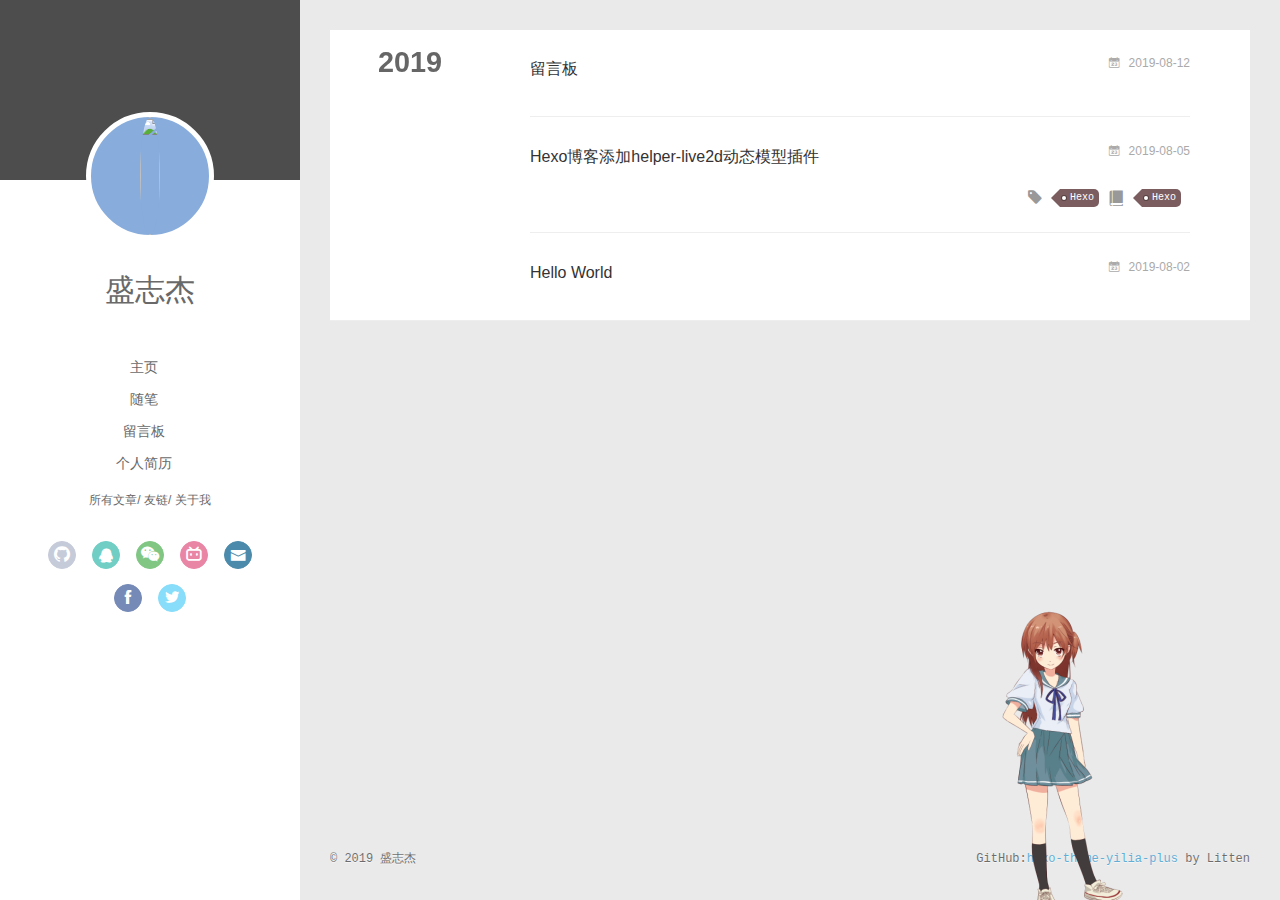
==== commit b6b06f1b: "优化" ====
--- a/archives/index.html
+++ b/archives/index.html
@@ -1,4 +1,4 @@
-<!DOCTYPE html><html><head><meta name="generator" content="Hexo 3.9.0"><meta charset="utf-8"><meta name="renderer" content="webkit"><meta http-equiv="X-UA-Compatible" content="IE=edge"><link rel="dns-prefetch" href="https://shengzhijie.tk"><title>Archives | 盛志杰的博客</title><meta name="viewport" content="width=device-width,initial-scale=1,maximum-scale=1"><meta name="keywords" content="盛志杰,博客"><meta property="og:type" content="website"><meta property="og:title" content="盛志杰的博客"><meta property="og:url" content="https://shengzhijie.tk/archives/index.html"><meta property="og:site_name" content="盛志杰的博客"><meta property="og:locale" content="default"><meta name="twitter:card" content="summary"><meta name="twitter:title" content="盛志杰的博客"><link rel="alternative" href="/atom.xml" title="盛志杰的博客" type="application/atom+xml"><link rel="icon" href="/favicon.ico"><link rel="apple-touch-icon" href="/apple-touch-icon-180x180.png"><link rel="stylesheet" type="text/css" href="/./main.f202f3.css"><style type="text/css">#container.show{background:linear-gradient(200deg,#a0cfe4,#e8c37e)}</style><script src="/assets/clicklove.js"></script></head></html><body><div id="container" q-class="show:isCtnShow"><canvas id="anm-canvas" class="anm-canvas"></canvas><div class="left-col" q-class="show:isShow"><div class="overlay" style="background:#4d4d4d"></div><div class="intrude-less"><header id="header" class="inner"> <a href="/" class="profilepic"><img src="https://shengzhijie.gitee.io/images_bed/images/avatar.png" class="js-avatar"></a><hgroup><h1 class="header-author"><a href="/">盛志杰</a></h1></hgroup><nav class="header-menu"><ul><li><a href="/" target="_blank">主页</a></li><li><a href="#" target="_blank">随笔</a></li><li><a href="#" target="_blank">个人简历</a></li></ul></nav><nav class="header-smart-menu"> <a q-on="click: openSlider(e, 'innerArchive')" href="javascript:void(0)">所有文章</a> <a q-on="click: openSlider(e, 'friends')" href="javascript:void(0)">友链</a> <a q-on="click: openSlider(e, 'aboutme')" href="javascript:void(0)">关于我</a></nav><nav class="header-nav"><div class="social"><a class="github" target="_blank" href="https://github.com/shengzhijie" title="GitHub"><i class="icon-github"></i></a><a class="qq" target="_blank" href="https://shengzhijie.gitee.io/images_bed/images/qq.jpg" title="QQ"><i class="icon-qq"></i></a><a class="weixin" target="_blank" href="https://shengzhijie.gitee.io/images_bed/images/wechat.jpg" title="微信"><i class="icon-weixin"></i></a><a class="bilibili" target="_blank" href="https://space.bilibili.com/383046596" title="哔哩哔哩"><i class="icon-bilibili"></i></a><a class="mail" target="_blank" href="mailto:1158073764@qq.com" title="mail"><i class="icon-mail"></i></a><a class="facebook" target="_blank" href="https://www.facebook.com/profile.php?id=100011242384406" title="Facebook"><i class="icon-facebook"></i></a><a class="twitter" target="_blank" href="https://twitter.com/eKSrgP2uaeAS5Fj" title="Twitter"><i class="icon-twitter"></i></a></div></nav></header></div></div><div class="mid-col" q-class="show:isShow,hide:isShow|isFalse"><nav id="mobile-nav"><div class="overlay js-overlay" style="background:#4d4d4d"></div><div class="btnctn js-mobile-btnctn"><div class="slider-trigger list" q-on="click: openSlider(e)"><i class="icon icon-sort"></i></div></div><div class="intrude-less"><header id="header" class="inner"><div class="profilepic"> <a href="/"><img src="https://shengzhijie.gitee.io/images_bed/images/avatar.png" class="js-avatar"></a></div><hgroup><h1 class="header-author js-header-author">盛志杰</h1></hgroup><nav class="header-nav"><div class="social"><a class="github" target="_blank" href="https://github.com/shengzhijie" title="GitHub"><i class="icon-github"></i></a><a class="qq" target="_blank" href="https://shengzhijie.gitee.io/images_bed/images/qq.jpg" title="QQ"><i class="icon-qq"></i></a><a class="weixin" target="_blank" href="https://shengzhijie.gitee.io/images_bed/images/wechat.jpg" title="微信"><i class="icon-weixin"></i></a><a class="bilibili" target="_blank" href="https://space.bilibili.com/383046596" title="哔哩哔哩"><i class="icon-bilibili"></i></a><a class="mail" target="_blank" href="mailto:1158073764@qq.com" title="mail"><i class="icon-mail"></i></a><a class="facebook" target="_blank" href="https://www.facebook.com/profile.php?id=100011242384406" title="Facebook"><i class="icon-facebook"></i></a><a class="twitter" target="_blank" href="https://twitter.com/eKSrgP2uaeAS5Fj" title="Twitter"><i class="icon-twitter"></i></a></div></nav><nav class="header-menu js-header-menu"><ul style="width:70%"><li style="width:33.333333333333336%"><a href="/">主页</a></li><li style="width:33.333333333333336%"><a href="#">随笔</a></li><li style="width:33.333333333333336%"><a href="#">个人简历</a></li></ul></nav></header></div><div class="mobile-mask" style="display:none" q-show="isShow"></div></nav><div id="wrapper" class="body-wrap"><div class="menu-l"><div class="canvas-wrap"><canvas data-colors="#eaeaea" data-sectionheight="100" data-contentid="js-content" id="myCanvas1" class="anm-canvas"></canvas></div><div id="js-content" class="content-ll"><section class="archives-wrap"><div class="archive-year-wrap"> <a href="/archives/2019" class="archive-year">2019</a></div><div class="archives"><article class="archive-article archive-type-post"><div class="archive-article-inner"><header class="archive-article-header"><div class="article-meta"><a href="/2019/08/05/Hexo博客添加helper-live2d动态模型插件/" class="archive-article-date"><time datetime="2019-08-05T14:25:29.000Z" itemprop="datePublished"><i class="icon-calendar icon"></i> 2019-08-05</time></a></div><h1 itemprop="name"> <a class="archive-article-title" href="/2019/08/05/Hexo博客添加helper-live2d动态模型插件/" target="_blank">Hexo博客添加helper-live2d动态模型插件</a></h1><div class="article-info info-on-right"><div class="article-tag tagcloud"><i class="icon-price-tags icon"></i><ul class="article-tag-list"><li class="article-tag-list-item"> <a href="javascript:void(0)" class="js-tag article-tag-list-link color5">Hexo</a></li></ul></div><div class="article-category tagcloud"><i class="icon-book icon"></i><ul class="article-tag-list"><li class="article-tag-list-item"> <a href="/categories/Hexo//" class="article-tag-list-link color5">Hexo</a></li></ul></div></div><div class="clearfix"></div></header></div></article><article class="archive-article archive-type-post"><div class="archive-article-inner"><header class="archive-article-header"><div class="article-meta"><a href="/2019/08/02/hello-world/" class="archive-article-date"><time datetime="2019-08-02T13:56:39.996Z" itemprop="datePublished"><i class="icon-calendar icon"></i> 2019-08-02</time></a></div><h1 itemprop="name"> <a class="archive-article-title" href="/2019/08/02/hello-world/" target="_blank">Hello World</a></h1><div class="article-info info-on-right"></div><div class="clearfix"></div></header></div></article></div></section></div></div></div><footer id="footer"><div class="outer"><div id="footer-info"><div class="footer-left"> &copy; 2019 盛志杰</div><div class="footer-right"> GitHub:<a href="https://github.com/JoeyBling/hexo-theme-yilia-plus" target="_blank">hexo-theme-yilia-plus</a> by Litten</div></div></div><script src="/assets/busuanzi.pure.js"></script> <span id="busuanzi_container_site_pv" style="display:none">本站总访问量<span id="busuanzi_value_site_pv"></span>次 <span class="post-meta-divider">|</span></span> <span id="busuanzi_container_site_uv" style="display:none">本站访客数<span id="busuanzi_value_site_uv"></span>人</span></footer></div><script>var yiliaConfig={mathjax:!1,isHome:!1,isPost:!1,isArchive:!0,isTag:!1,isCategory:!1,open_in_new:!0,toc_hide_index:!0,root:"/",innerArchive:!0,showTags:!1}</script><script>!function(r){function e(t){if(i[t])return i[t].exports;var n=i[t]={exports:{},id:t,loaded:!1};return r[t].call(n.exports,n,n.exports,e),n.loaded=!0,n.exports}var i={};e.m=r,e.c=i,e.p="./",e(0)}([function(t,n,r){r(208),t.exports=r(205)},function(t,n,r){var d=r(3),y=r(46),g=r(26),b=r(27),x=r(47),m="prototype",S=function(t,n,r){var e,i,o,u,c=t&S.F,f=t&S.G,a=t&S.S,s=t&S.P,l=t&S.B,h=f?d:a?d[n]||(d[n]={}):(d[n]||{})[m],v=f?y:y[n]||(y[n]={}),p=v[m]||(v[m]={});for(e in f&&(r=n),r)o=((i=!c&&h&&void 0!==h[e])?h:r)[e],u=l&&i?x(o,d):s&&"function"==typeof o?x(Function.call,o):o,h&&b(h,e,o,t&S.U),v[e]!=o&&g(v,e,u),s&&p[e]!=o&&(p[e]=o)};d.core=y,S.F=1,S.G=2,S.S=4,S.P=8,S.B=16,S.W=32,S.U=64,S.R=128,t.exports=S},function(t,n,r){var e=r(5);t.exports=function(t){if(!e(t))throw TypeError(t+" is not an object!");return t}},function(t,n){var r=t.exports="undefined"!=typeof window&&window.Math==Math?window:"undefined"!=typeof self&&self.Math==Math?self:Function("return this")();"number"==typeof __g&&(__g=r)},function(t,n){t.exports=function(t){try{return!!t()}catch(t){return!0}}},function(t,n){t.exports=function(t){return"object"==typeof t?null!==t:"function"==typeof t}},function(t,n){var r=t.exports="undefined"!=typeof window&&window.Math==Math?window:"undefined"!=typeof self&&self.Math==Math?self:Function("return this")();"number"==typeof __g&&(__g=r)},function(t,n,r){var e=r(118)("wks"),i=r(79),o=r(3).Symbol,u="function"==typeof o;(t.exports=function(t){return e[t]||(e[t]=u&&o[t]||(u?o:i)("Symbol."+t))}).store=e},function(t,n,r){var e=r(49),i=Math.min;t.exports=function(t){return 0<t?i(e(t),9007199254740991):0}},function(t,n){var r={}.hasOwnProperty;t.exports=function(t,n){return r.call(t,n)}},function(t,n,r){t.exports=!r(4)(function(){return 7!=Object.defineProperty({},"a",{get:function(){return 7}}).a})},function(t,n,r){var e=r(2),i=r(174),o=r(53),u=Object.defineProperty;n.f=r(10)?Object.defineProperty:function(t,n,r){if(e(t),n=o(n,!0),e(r),i)try{return u(t,n,r)}catch(t){}if("get"in r||"set"in r)throw TypeError("Accessors not supported!");return"value"in r&&(t[n]=r.value),t}},function(t,n,r){t.exports=!r(20)(function(){return 7!=Object.defineProperty({},"a",{get:function(){return 7}}).a})},function(t,n,r){var e=r(14),i=r(24);t.exports=r(12)?function(t,n,r){return e.f(t,n,i(1,r))}:function(t,n,r){return t[n]=r,t}},function(t,n,r){var e=r(22),i=r(60),o=r(42),u=Object.defineProperty;n.f=r(12)?Object.defineProperty:function(t,n,r){if(e(t),n=o(n,!0),e(r),i)try{return u(t,n,r)}catch(t){}if("get"in r||"set"in r)throw TypeError("Accessors not supported!");return"value"in r&&(t[n]=r.value),t}},function(t,n,r){var e=r(96),i=r(34);t.exports=function(t){return e(i(t))}},function(t,n,r){var e=r(40)("wks"),i=r(25),o=r(6).Symbol,u="function"==typeof o;(t.exports=function(t){return e[t]||(e[t]=u&&o[t]||(u?o:i)("Symbol."+t))}).store=e},function(t,n,r){var e=r(51);t.exports=function(t){return Object(e(t))}},function(t,n){t.exports=function(t){return"object"==typeof t?null!==t:"function"==typeof t}},function(t,n){var r=t.exports={version:"2.6.9"};"number"==typeof __e&&(__e=r)},function(t,n){t.exports=function(t){try{return!!t()}catch(t){return!0}}},function(t,n){t.exports=function(t){if("function"!=typeof t)throw TypeError(t+" is not a function!");return t}},function(t,n,r){var e=r(18);t.exports=function(t){if(!e(t))throw TypeError(t+" is not an object!");return t}},function(t,n){t.exports=!0},function(t,n){t.exports=function(t,n){return{enumerable:!(1&t),configurable:!(2&t),writable:!(4&t),value:n}}},function(t,n){var r=0,e=Math.random();t.exports=function(t){return"Symbol(".concat(void 0===t?"":t,")_",(++r+e).toString(36))}},function(t,n,r){var e=r(11),i=r(75);t.exports=r(10)?function(t,n,r){return e.f(t,n,i(1,r))}:function(t,n,r){return t[n]=r,t}},function(t,n,r){var o=r(3),u=r(26),c=r(30),f=r(79)("src"),e=r(219),i="toString",a=(""+e).split(i);r(46).inspectSource=function(t){return e.call(t)},(t.exports=function(t,n,r,e){var i="function"==typeof r;i&&(c(r,"name")||u(r,"name",n)),t[n]!==r&&(i&&(c(r,f)||u(r,f,t[n]?""+t[n]:a.join(String(n)))),t===o?t[n]=r:e?t[n]?t[n]=r:u(t,n,r):(delete t[n],u(t,n,r)))})(Function.prototype,i,function(){return"function"==typeof this&&this[f]||e.call(this)})},function(t,n,r){var e=r(1),i=r(4),u=r(51),c=/"/g,o=function(t,n,r,e){var i=String(u(t)),o="<"+n;return""!==r&&(o+=" "+r+'="'+String(e).replace(c,"&quot;")+'"'),o+">"+i+"</"+n+">"};t.exports=function(n,t){var r={};r[n]=t(o),e(e.P+e.F*i(function(){var t=""[n]('"');return t!==t.toLowerCase()||3<t.split('"').length}),"String",r)}},function(t,n,r){var e=r(65),i=r(35);t.exports=Object.keys||function(t){return e(t,i)}},function(t,n){var r={}.hasOwnProperty;t.exports=function(t,n){return r.call(t,n)}},function(t,n,r){var e=r(117),i=r(75),o=r(33),u=r(53),c=r(30),f=r(174),a=Object.getOwnPropertyDescriptor;n.f=r(10)?a:function(t,n){if(t=o(t),n=u(n,!0),f)try{return a(t,n)}catch(t){}if(c(t,n))return i(!e.f.call(t,n),t[n])}},function(t,n,r){var e=r(30),i=r(17),o=r(154)("IE_PROTO"),u=Object.prototype;t.exports=Object.getPrototypeOf||function(t){return t=i(t),e(t,o)?t[o]:"function"==typeof t.constructor&&t instanceof t.constructor?t.constructor.prototype:t instanceof Object?u:null}},function(t,n,r){var e=r(116),i=r(51);t.exports=function(t){return e(i(t))}},function(t,n){t.exports=function(t){if(null==t)throw TypeError("Can't call method on  "+t);return t}},function(t,n){t.exports="constructor,hasOwnProperty,isPrototypeOf,propertyIsEnumerable,toLocaleString,toString,valueOf".split(",")},function(t,n){t.exports={}},function(t,n){n.f={}.propertyIsEnumerable},function(t,n,r){var e=r(14).f,i=r(9),o=r(16)("toStringTag");t.exports=function(t,n,r){t&&!i(t=r?t:t.prototype,o)&&e(t,o,{configurable:!0,value:n})}},function(t,n,r){var e=r(40)("keys"),i=r(25);t.exports=function(t){return e[t]||(e[t]=i(t))}},function(t,n,r){var e=r(19),i=r(6),o="__core-js_shared__",u=i[o]||(i[o]={});(t.exports=function(t,n){return u[t]||(u[t]=void 0!==n?n:{})})("versions",[]).push({version:e.version,mode:r(23)?"pure":"global",copyright:"© 2019 Denis Pushkarev (zloirock.ru)"})},function(t,n){var r=Math.ceil,e=Math.floor;t.exports=function(t){return isNaN(t=+t)?0:(0<t?e:r)(t)}},function(t,n,r){var i=r(18);t.exports=function(t,n){if(!i(t))return t;var r,e;if(n&&"function"==typeof(r=t.toString)&&!i(e=r.call(t)))return e;if("function"==typeof(r=t.valueOf)&&!i(e=r.call(t)))return e;if(!n&&"function"==typeof(r=t.toString)&&!i(e=r.call(t)))return e;throw TypeError("Can't convert object to primitive value")}},function(t,n,r){var e=r(6),i=r(19),o=r(23),u=r(44),c=r(14).f;t.exports=function(t){var n=i.Symbol||(i.Symbol=o?{}:e.Symbol||{});"_"==t.charAt(0)||t in n||c(n,t,{value:u.f(t)})}},function(t,n,r){n.f=r(16)},function(t,n){var r={}.toString;t.exports=function(t){return r.call(t).slice(8,-1)}},function(t,n){var r=t.exports={version:"2.6.9"};"number"==typeof __e&&(__e=r)},function(t,n,r){var o=r(21);t.exports=function(e,i,t){if(o(e),void 0===i)return e;switch(t){case 1:return function(t){return e.call(i,t)};case 2:return function(t,n){return e.call(i,t,n)};case 3:return function(t,n,r){return e.call(i,t,n,r)}}return function(){return e.apply(i,arguments)}}},function(t,n,r){"use strict";var e=r(4);t.exports=function(t,n){return!!t&&e(function(){n?t.call(null,function(){},1):t.call(null)})}},function(t,n){var r=Math.ceil,e=Math.floor;t.exports=function(t){return isNaN(t=+t)?0:(0<t?e:r)(t)}},function(t,n,r){var x=r(47),m=r(116),S=r(17),w=r(8),e=r(138);t.exports=function(l,t){var h=1==l,v=2==l,p=3==l,d=4==l,y=6==l,g=5==l||y,b=t||e;return function(t,n,r){for(var e,i,o=S(t),u=m(o),c=x(n,r,3),f=w(u.length),a=0,s=h?b(t,f):v?b(t,0):void 0;a<f;a++)if((g||a in u)&&(i=c(e=u[a],a,o),l))if(h)s[a]=i;else if(i)switch(l){case 3:return!0;case 5:return e;case 6:return a;case 2:s.push(e)}else if(d)return!1;return y?-1:p||d?d:s}}},function(t,n){t.exports=function(t){if(null==t)throw TypeError("Can't call method on  "+t);return t}},function(t,n,r){var i=r(1),o=r(46),u=r(4);t.exports=function(t,n){var r=(o.Object||{})[t]||Object[t],e={};e[t]=n(r),i(i.S+i.F*u(function(){r(1)}),"Object",e)}},function(t,n,r){var i=r(5);t.exports=function(t,n){if(!i(t))return t;var r,e;if(n&&"function"==typeof(r=t.toString)&&!i(e=r.call(t)))return e;if("function"==typeof(r=t.valueOf)&&!i(e=r.call(t)))return e;if(!n&&"function"==typeof(r=t.toString)&&!i(e=r.call(t)))return e;throw TypeError("Can't convert object to primitive value")}},function(t,n,r){var d=r(6),y=r(19),g=r(93),b=r(13),x=r(9),m="prototype",S=function(t,n,r){var e,i,o,u=t&S.F,c=t&S.G,f=t&S.S,a=t&S.P,s=t&S.B,l=t&S.W,h=c?y:y[n]||(y[n]={}),v=h[m],p=c?d:f?d[n]:(d[n]||{})[m];for(e in c&&(r=n),r)(i=!u&&p&&void 0!==p[e])&&x(h,e)||(o=i?p[e]:r[e],h[e]=c&&"function"!=typeof p[e]?r[e]:s&&i?g(o,d):l&&p[e]==o?function(e){var t=function(t,n,r){if(this instanceof e){switch(arguments.length){case 0:return new e;case 1:return new e(t);case 2:return new e(t,n)}return new e(t,n,r)}return e.apply(this,arguments)};return t[m]=e[m],t}(o):a&&"function"==typeof o?g(Function.call,o):o,a&&((h.virtual||(h.virtual={}))[e]=o,t&S.R&&v&&!v[e]&&b(v,e,o)))};S.F=1,S.G=2,S.S=4,S.P=8,S.B=16,S.W=32,S.U=64,S.R=128,t.exports=S},function(t,n,r){var e=r(34);t.exports=function(t){return Object(e(t))}},function(t,n,r){var o=r(196),e=r(1),i=r(118)("metadata"),u=i.store||(i.store=new(r(200))),c=function(t,n,r){var e=u.get(t);if(!e){if(!r)return;u.set(t,e=new o)}var i=e.get(n);if(!i){if(!r)return;e.set(n,i=new o)}return i};t.exports={store:u,map:c,has:function(t,n,r){var e=c(n,r,!1);return void 0!==e&&e.has(t)},get:function(t,n,r){var e=c(n,r,!1);return void 0===e?void 0:e.get(t)},set:function(t,n,r,e){c(r,e,!0).set(t,n)},keys:function(t,n){var r=c(t,n,!1),e=[];return r&&r.forEach(function(t,n){e.push(n)}),e},key:function(t){return void 0===t||"symbol"==typeof t?t:String(t)},exp:function(t){e(e.S,"Reflect",t)}}},function(t,n,r){"use strict";if(r(10)){var g=r(68),b=r(3),x=r(4),m=r(1),S=r(132),e=r(159),h=r(47),w=r(70),i=r(75),_=r(26),o=r(76),u=r(49),O=r(8),E=r(194),c=r(78),f=r(53),a=r(30),M=r(81),P=r(5),v=r(17),p=r(145),j=r(72),F=r(32),A=r(73).f,d=r(161),s=r(79),l=r(7),y=r(50),I=r(120),L=r(119),N=r(162),T=r(82),k=r(125),R=r(77),C=r(137),D=r(166),G=r(11),W=r(31),U=G.f,V=W.f,B=b.RangeError,q=b.TypeError,z=b.Uint8Array,H="ArrayBuffer",K="Shared"+H,J="BYTES_PER_ELEMENT",$="prototype",Y=Array[$],X=e.ArrayBuffer,Q=e.DataView,Z=y(0),tt=y(2),nt=y(3),rt=y(4),et=y(5),it=y(6),ot=I(!0),ut=I(!1),ct=N.values,ft=N.keys,at=N.entries,st=Y.lastIndexOf,lt=Y.reduce,ht=Y.reduceRight,vt=Y.join,pt=Y.sort,dt=Y.slice,yt=Y.toString,gt=Y.toLocaleString,bt=l("iterator"),xt=l("toStringTag"),mt=s("typed_constructor"),St=s("def_constructor"),wt=S.CONSTR,_t=S.TYPED,Ot=S.VIEW,Et="Wrong length!",Mt=y(1,function(t,n){return It(L(t,t[St]),n)}),Pt=x(function(){return 1===new z(new Uint16Array([1]).buffer)[0]}),jt=!!z&&!!z[$].set&&x(function(){new z(1).set({})}),Ft=function(t,n){var r=u(t);if(r<0||r%n)throw B("Wrong offset!");return r},At=function(t){if(P(t)&&_t in t)return t;throw q(t+" is not a typed array!")},It=function(t,n){if(!(P(t)&&mt in t))throw q("It is not a typed array constructor!");return new t(n)},Lt=function(t,n){return Nt(L(t,t[St]),n)},Nt=function(t,n){for(var r=0,e=n.length,i=It(t,e);r<e;)i[r]=n[r++];return i},Tt=function(t,n,r){U(t,n,{get:function(){return this._d[r]}})},kt=function(t){var n,r,e,i,o,u,c=v(t),f=arguments.length,a=1<f?arguments[1]:void 0,s=void 0!==a,l=d(c);if(null!=l&&!p(l)){for(u=l.call(c),e=[],n=0;!(o=u.next()).done;n++)e.push(o.value);c=e}for(s&&2<f&&(a=h(a,arguments[2],2)),n=0,r=O(c.length),i=It(this,r);n<r;n++)i[n]=s?a(c[n],n):c[n];return i},Rt=function(){for(var t=0,n=arguments.length,r=It(this,n);t<n;)r[t]=arguments[t++];return r},Ct=!!z&&x(function(){gt.call(new z(1))}),Dt=function(){return gt.apply(Ct?dt.call(At(this)):At(this),arguments)},Gt={copyWithin:function(t,n){return D.call(At(this),t,n,2<arguments.length?arguments[2]:void 0)},every:function(t){return rt(At(this),t,1<arguments.length?arguments[1]:void 0)},fill:function(t){return C.apply(At(this),arguments)},filter:function(t){return Lt(this,tt(At(this),t,1<arguments.length?arguments[1]:void 0))},find:function(t){return et(At(this),t,1<arguments.length?arguments[1]:void 0)},findIndex:function(t){return it(At(this),t,1<arguments.length?arguments[1]:void 0)},forEach:function(t){Z(At(this),t,1<arguments.length?arguments[1]:void 0)},indexOf:function(t){return ut(At(this),t,1<arguments.length?arguments[1]:void 0)},includes:function(t){return ot(At(this),t,1<arguments.length?arguments[1]:void 0)},join:function(t){return vt.apply(At(this),arguments)},lastIndexOf:function(t){return st.apply(At(this),arguments)},map:function(t){return Mt(At(this),t,1<arguments.length?arguments[1]:void 0)},reduce:function(t){return lt.apply(At(this),arguments)},reduceRight:function(t){return ht.apply(At(this),arguments)},reverse:function(){for(var t,n=this,r=At(n).length,e=Math.floor(r/2),i=0;i<e;)t=n[i],n[i++]=n[--r],n[r]=t;return n},some:function(t){return nt(At(this),t,1<arguments.length?arguments[1]:void 0)},sort:function(t){return pt.call(At(this),t)},subarray:function(t,n){var r=At(this),e=r.length,i=c(t,e);return new(L(r,r[St]))(r.buffer,r.byteOffset+i*r.BYTES_PER_ELEMENT,O((void 0===n?e:c(n,e))-i))}},Wt=function(t,n){return Lt(this,dt.call(At(this),t,n))},Ut=function(t){At(this);var n=Ft(arguments[1],1),r=this.length,e=v(t),i=O(e.length),o=0;if(r<i+n)throw B(Et);for(;o<i;)this[n+o]=e[o++]},Vt={entries:function(){return at.call(At(this))},keys:function(){return ft.call(At(this))},values:function(){return ct.call(At(this))}},Bt=function(t,n){return P(t)&&t[_t]&&"symbol"!=typeof n&&n in t&&String(+n)==String(n)},qt=function(t,n){return Bt(t,n=f(n,!0))?i(2,t[n]):V(t,n)},zt=function(t,n,r){return!(Bt(t,n=f(n,!0))&&P(r)&&a(r,"value"))||a(r,"get")||a(r,"set")||r.configurable||a(r,"writable")&&!r.writable||a(r,"enumerable")&&!r.enumerable?U(t,n,r):(t[n]=r.value,t)};wt||(W.f=qt,G.f=zt),m(m.S+m.F*!wt,"Object",{getOwnPropertyDescriptor:qt,defineProperty:zt}),x(function(){yt.call({})})&&(yt=gt=function(){return vt.call(this)});var Ht=o({},Gt);o(Ht,Vt),_(Ht,bt,Vt.values),o(Ht,{slice:Wt,set:Ut,constructor:function(){},toString:yt,toLocaleString:Dt}),Tt(Ht,"buffer","b"),Tt(Ht,"byteOffset","o"),Tt(Ht,"byteLength","l"),Tt(Ht,"length","e"),U(Ht,xt,{get:function(){return this[_t]}}),t.exports=function(t,l,n,o){var h=t+((o=!!o)?"Clamped":"")+"Array",r="get"+t,u="set"+t,v=b[h],c=v||{},e=v&&F(v),i=!v||!S.ABV,f={},a=v&&v[$],p=function(t,i){U(t,i,{get:function(){return t=i,(n=this._d).v[r](t*l+n.o,Pt);var t,n},set:function(t){return n=i,r=t,e=this._d,o&&(r=(r=Math.round(r))<0?0:255<r?255:255&r),void e.v[u](n*l+e.o,r,Pt);var n,r,e},enumerable:!0})};i?(v=n(function(t,n,r,e){w(t,v,h,"_d");var i,o,u,c,f=0,a=0;if(P(n)){if(!(n instanceof X||(c=M(n))==H||c==K))return _t in n?Nt(v,n):kt.call(v,n);i=n,a=Ft(r,l);var s=n.byteLength;if(void 0===e){if(s%l)throw B(Et);if((o=s-a)<0)throw B(Et)}else if(s<(o=O(e)*l)+a)throw B(Et);u=o/l}else u=E(n),i=new X(o=u*l);for(_(t,"_d",{b:i,o:a,l:o,e:u,v:new Q(i)});f<u;)p(t,f++)}),a=v[$]=j(Ht),_(a,"constructor",v)):x(function(){v(1)})&&x(function(){new v(-1)})&&k(function(t){new v,new v(null),new v(1.5),new v(t)},!0)||(v=n(function(t,n,r,e){var i;return w(t,v,h),P(n)?n instanceof X||(i=M(n))==H||i==K?void 0!==e?new c(n,Ft(r,l),e):void 0!==r?new c(n,Ft(r,l)):new c(n):_t in n?Nt(v,n):kt.call(v,n):new c(E(n))}),Z(e!==Function.prototype?A(c).concat(A(e)):A(c),function(t){t in v||_(v,t,c[t])}),v[$]=a,g||(a.constructor=v));var s=a[bt],d=!!s&&("values"==s.name||null==s.name),y=Vt.values;_(v,mt,!0),_(a,_t,h),_(a,Ot,!0),_(a,St,v),(o?new v(1)[xt]==h:xt in a)||U(a,xt,{get:function(){return h}}),f[h]=v,m(m.G+m.W+m.F*(v!=c),f),m(m.S,h,{BYTES_PER_ELEMENT:l}),m(m.S+m.F*x(function(){c.of.call(v,1)}),h,{from:kt,of:Rt}),J in a||_(a,J,l),m(m.P,h,Gt),R(h),m(m.P+m.F*jt,h,{set:Ut}),m(m.P+m.F*!d,h,Vt),g||a.toString==yt||(a.toString=yt),m(m.P+m.F*x(function(){new v(1).slice()}),h,{slice:Wt}),m(m.P+m.F*(x(function(){return[1,2].toLocaleString()!=new v([1,2]).toLocaleString()})||!x(function(){a.toLocaleString.call([1,2])})),h,{toLocaleString:Dt}),T[h]=d?s:y,g||d||_(a,bt,y)}}else t.exports=function(){}},function(t,n){var r={}.toString;t.exports=function(t){return r.call(t).slice(8,-1)}},function(t,n,r){var e=r(18),i=r(6).document,o=e(i)&&e(i.createElement);t.exports=function(t){return o?i.createElement(t):{}}},function(t,n,r){t.exports=!r(12)&&!r(20)(function(){return 7!=Object.defineProperty(r(59)("div"),"a",{get:function(){return 7}}).a})},function(t,n,r){"use strict";var x=r(23),m=r(54),S=r(66),w=r(13),_=r(36),O=r(98),E=r(38),M=r(104),P=r(16)("iterator"),j=!([].keys&&"next"in[].keys()),F="values",A=function(){return this};t.exports=function(t,n,r,e,i,o,u){O(r,n,e);var c,f,a,s=function(t){if(!j&&t in p)return p[t];switch(t){case"keys":case F:return function(){return new r(this,t)}}return function(){return new r(this,t)}},l=n+" Iterator",h=i==F,v=!1,p=t.prototype,d=p[P]||p["@@iterator"]||i&&p[i],y=d||s(i),g=i?h?s("entries"):y:void 0,b="Array"==n&&p.entries||d;if(b&&(a=M(b.call(new t)))!==Object.prototype&&a.next&&(E(a,l,!0),x||"function"==typeof a[P]||w(a,P,A)),h&&d&&d.name!==F&&(v=!0,y=function(){return d.call(this)}),x&&!u||!j&&!v&&p[P]||w(p,P,y),_[n]=y,_[l]=A,i)if(c={values:h?y:s(F),keys:o?y:s("keys"),entries:g},u)for(f in c)f in p||S(p,f,c[f]);else m(m.P+m.F*(j||v),n,c);return c}},function(t,n,e){var i=e(22),o=e(101),u=e(35),c=e(39)("IE_PROTO"),f=function(){},a="prototype",s=function(){var t,n=e(59)("iframe"),r=u.length;for(n.style.display="none",e(95).appendChild(n),n.src="javascript:",(t=n.contentWindow.document).open(),t.write("<script>document.F=Object<\/script>"),t.close(),s=t.F;r--;)delete s[a][u[r]];return s()};t.exports=Object.create||function(t,n){var r;return null!==t?(f[a]=i(t),r=new f,f[a]=null,r[c]=t):r=s(),void 0===n?r:o(r,n)}},function(t,n,r){var e=r(65),i=r(35).concat("length","prototype");n.f=Object.getOwnPropertyNames||function(t){return e(t,i)}},function(t,n){n.f=Object.getOwnPropertySymbols},function(t,n,r){var u=r(9),c=r(15),f=r(92)(!1),a=r(39)("IE_PROTO");t.exports=function(t,n){var r,e=c(t),i=0,o=[];for(r in e)r!=a&&u(e,r)&&o.push(r);for(;n.length>i;)u(e,r=n[i++])&&(~f(o,r)||o.push(r));return o}},function(t,n,r){t.exports=r(13)},function(t,n,r){var e=r(7)("unscopables"),i=Array.prototype;null==i[e]&&r(26)(i,e,{}),t.exports=function(t){i[e][t]=!0}},function(t,n){t.exports=!1},function(t,n,r){var e=r(79)("meta"),i=r(5),o=r(30),u=r(11).f,c=0,f=Object.isExtensible||function(){return!0},a=!r(4)(function(){return f(Object.preventExtensions({}))}),s=function(t){u(t,e,{value:{i:"O"+ ++c,w:{}}})},l=t.exports={KEY:e,NEED:!1,fastKey:function(t,n){if(!i(t))return"symbol"==typeof t?t:("string"==typeof t?"S":"P")+t;if(!o(t,e)){if(!f(t))return"F";if(!n)return"E";s(t)}return t[e].i},getWeak:function(t,n){if(!o(t,e)){if(!f(t))return!0;if(!n)return!1;s(t)}return t[e].w},onFreeze:function(t){return a&&l.NEED&&f(t)&&!o(t,e)&&s(t),t}}},function(t,n){t.exports=function(t,n,r,e){if(!(t instanceof n)||void 0!==e&&e in t)throw TypeError(r+": incorrect invocation!");return t}},function(t,n,r){var h=r(47),v=r(177),p=r(145),d=r(2),y=r(8),g=r(161),b={},x={};(n=t.exports=function(t,n,r,e,i){var o,u,c,f,a=i?function(){return t}:g(t),s=h(r,e,n?2:1),l=0;if("function"!=typeof a)throw TypeError(t+" is not iterable!");if(p(a)){for(o=y(t.length);l<o;l++)if((f=n?s(d(u=t[l])[0],u[1]):s(t[l]))===b||f===x)return f}else for(c=a.call(t);!(u=c.next()).done;)if((f=v(c,s,u.value,n))===b||f===x)return f}).BREAK=b,n.RETURN=x},function(t,n,e){var i=e(2),o=e(183),u=e(141),c=e(154)("IE_PROTO"),f=function(){},a="prototype",s=function(){var t,n=e(140)("iframe"),r=u.length;for(n.style.display="none",e(143).appendChild(n),n.src="javascript:",(t=n.contentWindow.document).open(),t.write("<script>document.F=Object<\/script>"),t.close(),s=t.F;r--;)delete s[a][u[r]];return s()};t.exports=Object.create||function(t,n){var r;return null!==t?(f[a]=i(t),r=new f,f[a]=null,r[c]=t):r=s(),void 0===n?r:o(r,n)}},function(t,n,r){var e=r(185),i=r(141).concat("length","prototype");n.f=Object.getOwnPropertyNames||function(t){return e(t,i)}},function(t,n,r){var e=r(185),i=r(141);t.exports=Object.keys||function(t){return e(t,i)}},function(t,n){t.exports=function(t,n){return{enumerable:!(1&t),configurable:!(2&t),writable:!(4&t),value:n}}},function(t,n,r){var i=r(27);t.exports=function(t,n,r){for(var e in n)i(t,e,n[e],r);return t}},function(t,n,r){"use strict";var e=r(3),i=r(11),o=r(10),u=r(7)("species");t.exports=function(t){var n=e[t];o&&n&&!n[u]&&i.f(n,u,{configurable:!0,get:function(){return this}})}},function(t,n,r){var e=r(49),i=Math.max,o=Math.min;t.exports=function(t,n){return(t=e(t))<0?i(t+n,0):o(t,n)}},function(t,n){var r=0,e=Math.random();t.exports=function(t){return"Symbol(".concat(void 0===t?"":t,")_",(++r+e).toString(36))}},function(t,n,r){var e=r(5);t.exports=function(t,n){if(!e(t)||t._t!==n)throw TypeError("Incompatible receiver, "+n+" required!");return t}},function(t,n,r){var i=r(45),o=r(7)("toStringTag"),u="Arguments"==i(function(){return arguments}());t.exports=function(t){var n,r,e;return void 0===t?"Undefined":null===t?"Null":"string"==typeof(r=function(t,n){try{return t[n]}catch(t){}}(n=Object(t),o))?r:u?i(n):"Object"==(e=i(n))&&"function"==typeof n.callee?"Arguments":e}},function(t,n){t.exports={}},function(t,n,r){var e=r(11).f,i=r(30),o=r(7)("toStringTag");t.exports=function(t,n,r){t&&!i(t=r?t:t.prototype,o)&&e(t,o,{configurable:!0,value:n})}},function(t,n,r){var u=r(1),e=r(51),c=r(4),f=r(157),i="["+f+"]",o=RegExp("^"+i+i+"*"),a=RegExp(i+i+"*$"),s=function(t,n,r){var e={},i=c(function(){return!!f[t]()||"​+<!DOCTYPE html><html><head><meta name="generator" content="Hexo 3.9.0"><meta charset="utf-8"><meta name="renderer" content="webkit"><meta http-equiv="X-UA-Compatible" content="IE=edge"><link rel="dns-prefetch" href="https://shengzhijie.tk"><title>Archives | 盛志杰的博客</title><meta name="viewport" content="width=device-width,initial-scale=1,maximum-scale=1"><meta name="keywords" content="盛志杰,博客"><meta property="og:type" content="website"><meta property="og:title" content="盛志杰的博客"><meta property="og:url" content="https://shengzhijie.tk/archives/index.html"><meta property="og:site_name" content="盛志杰的博客"><meta property="og:locale" content="default"><meta name="twitter:card" content="summary"><meta name="twitter:title" content="盛志杰的博客"><link rel="alternative" href="/atom.xml" title="盛志杰的博客" type="application/atom+xml"><link rel="icon" href="/favicon.ico"><link rel="apple-touch-icon" href="/apple-touch-icon-180x180.png"><link rel="stylesheet" type="text/css" href="/./main.f202f3.css"><style type="text/css">#container.show{background:linear-gradient(200deg,#a0cfe4,#e8c37e)}</style><script src="/assets/clicklove.js"></script></head></html><body><div id="container" q-class="show:isCtnShow"><canvas id="anm-canvas" class="anm-canvas"></canvas><div class="left-col" q-class="show:isShow"><div class="overlay" style="background:#4d4d4d"></div><div class="intrude-less"><header id="header" class="inner"> <a href="/" class="profilepic"><img src="https://shengzhijie.gitee.io/images_bed/images/avatar.png" class="js-avatar"></a><hgroup><h1 class="header-author"><a href="/">盛志杰</a></h1></hgroup><nav class="header-menu"><ul><li><a href="/" target="_blank">主页</a></li><li><a href="#" target="_blank">随笔</a></li><li><a href="/2019/08/12/MessageBoard/" target="_blank">留言板</a></li><li><a href="#" target="_blank">个人简历</a></li></ul></nav><nav class="header-smart-menu"> <a q-on="click: openSlider(e, 'innerArchive')" href="javascript:void(0)">所有文章</a> <a q-on="click: openSlider(e, 'friends')" href="javascript:void(0)">友链</a> <a q-on="click: openSlider(e, 'aboutme')" href="javascript:void(0)">关于我</a></nav><nav class="header-nav"><div class="social"><a class="github" target="_blank" href="https://github.com/shengzhijie" title="GitHub"><i class="icon-github"></i></a><a class="qq" target="_blank" href="https://shengzhijie.gitee.io/images_bed/images/qq.jpg" title="QQ"><i class="icon-qq"></i></a><a class="weixin" target="_blank" href="https://shengzhijie.gitee.io/images_bed/images/wechat.jpg" title="微信"><i class="icon-weixin"></i></a><a class="bilibili" target="_blank" href="https://space.bilibili.com/383046596" title="哔哩哔哩"><i class="icon-bilibili"></i></a><a class="mail" target="_blank" href="mailto:1158073764@qq.com" title="mail"><i class="icon-mail"></i></a><a class="facebook" target="_blank" href="https://www.facebook.com/profile.php?id=100011242384406" title="Facebook"><i class="icon-facebook"></i></a><a class="twitter" target="_blank" href="https://twitter.com/eKSrgP2uaeAS5Fj" title="Twitter"><i class="icon-twitter"></i></a></div></nav></header></div></div><div class="mid-col" q-class="show:isShow,hide:isShow|isFalse"><nav id="mobile-nav"><div class="overlay js-overlay" style="background:#4d4d4d"></div><div class="btnctn js-mobile-btnctn"><div class="slider-trigger list" q-on="click: openSlider(e)"><i class="icon icon-sort"></i></div></div><div class="intrude-less"><header id="header" class="inner"><div class="profilepic"> <a href="/"><img src="https://shengzhijie.gitee.io/images_bed/images/avatar.png" class="js-avatar"></a></div><hgroup><h1 class="header-author js-header-author">盛志杰</h1></hgroup><nav class="header-nav"><div class="social"><a class="github" target="_blank" href="https://github.com/shengzhijie" title="GitHub"><i class="icon-github"></i></a><a class="qq" target="_blank" href="https://shengzhijie.gitee.io/images_bed/images/qq.jpg" title="QQ"><i class="icon-qq"></i></a><a class="weixin" target="_blank" href="https://shengzhijie.gitee.io/images_bed/images/wechat.jpg" title="微信"><i class="icon-weixin"></i></a><a class="bilibili" target="_blank" href="https://space.bilibili.com/383046596" title="哔哩哔哩"><i class="icon-bilibili"></i></a><a class="mail" target="_blank" href="mailto:1158073764@qq.com" title="mail"><i class="icon-mail"></i></a><a class="facebook" target="_blank" href="https://www.facebook.com/profile.php?id=100011242384406" title="Facebook"><i class="icon-facebook"></i></a><a class="twitter" target="_blank" href="https://twitter.com/eKSrgP2uaeAS5Fj" title="Twitter"><i class="icon-twitter"></i></a></div></nav><nav class="header-menu js-header-menu"><ul style="width:70%"><li style="width:25%"><a href="/">主页</a></li><li style="width:25%"><a href="#">随笔</a></li><li style="width:25%"><a href="/2019/08/12/MessageBoard/">留言板</a></li><li style="width:25%"><a href="#">个人简历</a></li></ul></nav></header></div><div class="mobile-mask" style="display:none" q-show="isShow"></div></nav><div id="wrapper" class="body-wrap"><div class="menu-l"><div class="canvas-wrap"><canvas data-colors="#eaeaea" data-sectionheight="100" data-contentid="js-content" id="myCanvas1" class="anm-canvas"></canvas></div><div id="js-content" class="content-ll"><section class="archives-wrap"><div class="archive-year-wrap"> <a href="/archives/2019" class="archive-year">2019</a></div><div class="archives"><article class="archive-article archive-type-post"><div class="archive-article-inner"><header class="archive-article-header"><div class="article-meta"><a href="/2019/08/12/MessageBoard/" class="archive-article-date"><time datetime="2019-08-12T15:07:01.691Z" itemprop="datePublished"><i class="icon-calendar icon"></i> 2019-08-12</time></a></div><h1 itemprop="name"> <a class="archive-article-title" href="/2019/08/12/MessageBoard/" target="_blank">留言板</a></h1><div class="article-info info-on-right"></div><div class="clearfix"></div></header></div></article><article class="archive-article archive-type-post"><div class="archive-article-inner"><header class="archive-article-header"><div class="article-meta"><a href="/2019/08/05/Hexo博客添加helper-live2d动态模型插件/" class="archive-article-date"><time datetime="2019-08-05T14:25:29.000Z" itemprop="datePublished"><i class="icon-calendar icon"></i> 2019-08-05</time></a></div><h1 itemprop="name"> <a class="archive-article-title" href="/2019/08/05/Hexo博客添加helper-live2d动态模型插件/" target="_blank">Hexo博客添加helper-live2d动态模型插件</a></h1><div class="article-info info-on-right"><div class="article-tag tagcloud"><i class="icon-price-tags icon"></i><ul class="article-tag-list"><li class="article-tag-list-item"> <a href="javascript:void(0)" class="js-tag article-tag-list-link color5">Hexo</a></li></ul></div><div class="article-category tagcloud"><i class="icon-book icon"></i><ul class="article-tag-list"><li class="article-tag-list-item"> <a href="/categories/Hexo//" class="article-tag-list-link color5">Hexo</a></li></ul></div></div><div class="clearfix"></div></header></div></article><article class="archive-article archive-type-post"><div class="archive-article-inner"><header class="archive-article-header"><div class="article-meta"><a href="/2019/08/02/hello-world/" class="archive-article-date"><time datetime="2019-08-02T13:56:39.996Z" itemprop="datePublished"><i class="icon-calendar icon"></i> 2019-08-02</time></a></div><h1 itemprop="name"> <a class="archive-article-title" href="/2019/08/02/hello-world/" target="_blank">Hello World</a></h1><div class="article-info info-on-right"></div><div class="clearfix"></div></header></div></article></div></section></div></div></div><footer id="footer"><div class="outer"><div id="footer-info"><div class="footer-left"> &copy; 2019 盛志杰</div><div class="footer-right"> GitHub:<a href="https://github.com/JoeyBling/hexo-theme-yilia-plus" target="_blank">hexo-theme-yilia-plus</a> by Litten</div></div></div><script src="/assets/busuanzi.pure.js"></script> <span id="busuanzi_container_site_pv" style="display:none">本站总访问量<span id="busuanzi_value_site_pv"></span>次 <span class="post-meta-divider">|</span></span> <span id="busuanzi_container_site_uv" style="display:none">本站访客数<span id="busuanzi_value_site_uv"></span>人</span></footer></div><script>var yiliaConfig={mathjax:!1,isHome:!1,isPost:!1,isArchive:!0,isTag:!1,isCategory:!1,open_in_new:!0,toc_hide_index:!0,root:"/",innerArchive:!0,showTags:!1}</script><script>!function(r){function e(t){if(i[t])return i[t].exports;var n=i[t]={exports:{},id:t,loaded:!1};return r[t].call(n.exports,n,n.exports,e),n.loaded=!0,n.exports}var i={};e.m=r,e.c=i,e.p="./",e(0)}([function(t,n,r){r(208),t.exports=r(205)},function(t,n,r){var d=r(3),y=r(46),g=r(26),b=r(27),x=r(47),m="prototype",S=function(t,n,r){var e,i,o,u,c=t&S.F,f=t&S.G,a=t&S.S,s=t&S.P,l=t&S.B,h=f?d:a?d[n]||(d[n]={}):(d[n]||{})[m],v=f?y:y[n]||(y[n]={}),p=v[m]||(v[m]={});for(e in f&&(r=n),r)o=((i=!c&&h&&void 0!==h[e])?h:r)[e],u=l&&i?x(o,d):s&&"function"==typeof o?x(Function.call,o):o,h&&b(h,e,o,t&S.U),v[e]!=o&&g(v,e,u),s&&p[e]!=o&&(p[e]=o)};d.core=y,S.F=1,S.G=2,S.S=4,S.P=8,S.B=16,S.W=32,S.U=64,S.R=128,t.exports=S},function(t,n,r){var e=r(5);t.exports=function(t){if(!e(t))throw TypeError(t+" is not an object!");return t}},function(t,n){var r=t.exports="undefined"!=typeof window&&window.Math==Math?window:"undefined"!=typeof self&&self.Math==Math?self:Function("return this")();"number"==typeof __g&&(__g=r)},function(t,n){t.exports=function(t){try{return!!t()}catch(t){return!0}}},function(t,n){t.exports=function(t){return"object"==typeof t?null!==t:"function"==typeof t}},function(t,n){var r=t.exports="undefined"!=typeof window&&window.Math==Math?window:"undefined"!=typeof self&&self.Math==Math?self:Function("return this")();"number"==typeof __g&&(__g=r)},function(t,n,r){var e=r(118)("wks"),i=r(79),o=r(3).Symbol,u="function"==typeof o;(t.exports=function(t){return e[t]||(e[t]=u&&o[t]||(u?o:i)("Symbol."+t))}).store=e},function(t,n,r){var e=r(49),i=Math.min;t.exports=function(t){return 0<t?i(e(t),9007199254740991):0}},function(t,n){var r={}.hasOwnProperty;t.exports=function(t,n){return r.call(t,n)}},function(t,n,r){t.exports=!r(4)(function(){return 7!=Object.defineProperty({},"a",{get:function(){return 7}}).a})},function(t,n,r){var e=r(2),i=r(174),o=r(53),u=Object.defineProperty;n.f=r(10)?Object.defineProperty:function(t,n,r){if(e(t),n=o(n,!0),e(r),i)try{return u(t,n,r)}catch(t){}if("get"in r||"set"in r)throw TypeError("Accessors not supported!");return"value"in r&&(t[n]=r.value),t}},function(t,n,r){t.exports=!r(20)(function(){return 7!=Object.defineProperty({},"a",{get:function(){return 7}}).a})},function(t,n,r){var e=r(14),i=r(24);t.exports=r(12)?function(t,n,r){return e.f(t,n,i(1,r))}:function(t,n,r){return t[n]=r,t}},function(t,n,r){var e=r(22),i=r(60),o=r(42),u=Object.defineProperty;n.f=r(12)?Object.defineProperty:function(t,n,r){if(e(t),n=o(n,!0),e(r),i)try{return u(t,n,r)}catch(t){}if("get"in r||"set"in r)throw TypeError("Accessors not supported!");return"value"in r&&(t[n]=r.value),t}},function(t,n,r){var e=r(96),i=r(34);t.exports=function(t){return e(i(t))}},function(t,n,r){var e=r(40)("wks"),i=r(25),o=r(6).Symbol,u="function"==typeof o;(t.exports=function(t){return e[t]||(e[t]=u&&o[t]||(u?o:i)("Symbol."+t))}).store=e},function(t,n,r){var e=r(51);t.exports=function(t){return Object(e(t))}},function(t,n){t.exports=function(t){return"object"==typeof t?null!==t:"function"==typeof t}},function(t,n){var r=t.exports={version:"2.6.9"};"number"==typeof __e&&(__e=r)},function(t,n){t.exports=function(t){try{return!!t()}catch(t){return!0}}},function(t,n){t.exports=function(t){if("function"!=typeof t)throw TypeError(t+" is not a function!");return t}},function(t,n,r){var e=r(18);t.exports=function(t){if(!e(t))throw TypeError(t+" is not an object!");return t}},function(t,n){t.exports=!0},function(t,n){t.exports=function(t,n){return{enumerable:!(1&t),configurable:!(2&t),writable:!(4&t),value:n}}},function(t,n){var r=0,e=Math.random();t.exports=function(t){return"Symbol(".concat(void 0===t?"":t,")_",(++r+e).toString(36))}},function(t,n,r){var e=r(11),i=r(75);t.exports=r(10)?function(t,n,r){return e.f(t,n,i(1,r))}:function(t,n,r){return t[n]=r,t}},function(t,n,r){var o=r(3),u=r(26),c=r(30),f=r(79)("src"),e=r(219),i="toString",a=(""+e).split(i);r(46).inspectSource=function(t){return e.call(t)},(t.exports=function(t,n,r,e){var i="function"==typeof r;i&&(c(r,"name")||u(r,"name",n)),t[n]!==r&&(i&&(c(r,f)||u(r,f,t[n]?""+t[n]:a.join(String(n)))),t===o?t[n]=r:e?t[n]?t[n]=r:u(t,n,r):(delete t[n],u(t,n,r)))})(Function.prototype,i,function(){return"function"==typeof this&&this[f]||e.call(this)})},function(t,n,r){var e=r(1),i=r(4),u=r(51),c=/"/g,o=function(t,n,r,e){var i=String(u(t)),o="<"+n;return""!==r&&(o+=" "+r+'="'+String(e).replace(c,"&quot;")+'"'),o+">"+i+"</"+n+">"};t.exports=function(n,t){var r={};r[n]=t(o),e(e.P+e.F*i(function(){var t=""[n]('"');return t!==t.toLowerCase()||3<t.split('"').length}),"String",r)}},function(t,n,r){var e=r(65),i=r(35);t.exports=Object.keys||function(t){return e(t,i)}},function(t,n){var r={}.hasOwnProperty;t.exports=function(t,n){return r.call(t,n)}},function(t,n,r){var e=r(117),i=r(75),o=r(33),u=r(53),c=r(30),f=r(174),a=Object.getOwnPropertyDescriptor;n.f=r(10)?a:function(t,n){if(t=o(t),n=u(n,!0),f)try{return a(t,n)}catch(t){}if(c(t,n))return i(!e.f.call(t,n),t[n])}},function(t,n,r){var e=r(30),i=r(17),o=r(154)("IE_PROTO"),u=Object.prototype;t.exports=Object.getPrototypeOf||function(t){return t=i(t),e(t,o)?t[o]:"function"==typeof t.constructor&&t instanceof t.constructor?t.constructor.prototype:t instanceof Object?u:null}},function(t,n,r){var e=r(116),i=r(51);t.exports=function(t){return e(i(t))}},function(t,n){t.exports=function(t){if(null==t)throw TypeError("Can't call method on  "+t);return t}},function(t,n){t.exports="constructor,hasOwnProperty,isPrototypeOf,propertyIsEnumerable,toLocaleString,toString,valueOf".split(",")},function(t,n){t.exports={}},function(t,n){n.f={}.propertyIsEnumerable},function(t,n,r){var e=r(14).f,i=r(9),o=r(16)("toStringTag");t.exports=function(t,n,r){t&&!i(t=r?t:t.prototype,o)&&e(t,o,{configurable:!0,value:n})}},function(t,n,r){var e=r(40)("keys"),i=r(25);t.exports=function(t){return e[t]||(e[t]=i(t))}},function(t,n,r){var e=r(19),i=r(6),o="__core-js_shared__",u=i[o]||(i[o]={});(t.exports=function(t,n){return u[t]||(u[t]=void 0!==n?n:{})})("versions",[]).push({version:e.version,mode:r(23)?"pure":"global",copyright:"© 2019 Denis Pushkarev (zloirock.ru)"})},function(t,n){var r=Math.ceil,e=Math.floor;t.exports=function(t){return isNaN(t=+t)?0:(0<t?e:r)(t)}},function(t,n,r){var i=r(18);t.exports=function(t,n){if(!i(t))return t;var r,e;if(n&&"function"==typeof(r=t.toString)&&!i(e=r.call(t)))return e;if("function"==typeof(r=t.valueOf)&&!i(e=r.call(t)))return e;if(!n&&"function"==typeof(r=t.toString)&&!i(e=r.call(t)))return e;throw TypeError("Can't convert object to primitive value")}},function(t,n,r){var e=r(6),i=r(19),o=r(23),u=r(44),c=r(14).f;t.exports=function(t){var n=i.Symbol||(i.Symbol=o?{}:e.Symbol||{});"_"==t.charAt(0)||t in n||c(n,t,{value:u.f(t)})}},function(t,n,r){n.f=r(16)},function(t,n){var r={}.toString;t.exports=function(t){return r.call(t).slice(8,-1)}},function(t,n){var r=t.exports={version:"2.6.9"};"number"==typeof __e&&(__e=r)},function(t,n,r){var o=r(21);t.exports=function(e,i,t){if(o(e),void 0===i)return e;switch(t){case 1:return function(t){return e.call(i,t)};case 2:return function(t,n){return e.call(i,t,n)};case 3:return function(t,n,r){return e.call(i,t,n,r)}}return function(){return e.apply(i,arguments)}}},function(t,n,r){"use strict";var e=r(4);t.exports=function(t,n){return!!t&&e(function(){n?t.call(null,function(){},1):t.call(null)})}},function(t,n){var r=Math.ceil,e=Math.floor;t.exports=function(t){return isNaN(t=+t)?0:(0<t?e:r)(t)}},function(t,n,r){var x=r(47),m=r(116),S=r(17),w=r(8),e=r(138);t.exports=function(l,t){var h=1==l,v=2==l,p=3==l,d=4==l,y=6==l,g=5==l||y,b=t||e;return function(t,n,r){for(var e,i,o=S(t),u=m(o),c=x(n,r,3),f=w(u.length),a=0,s=h?b(t,f):v?b(t,0):void 0;a<f;a++)if((g||a in u)&&(i=c(e=u[a],a,o),l))if(h)s[a]=i;else if(i)switch(l){case 3:return!0;case 5:return e;case 6:return a;case 2:s.push(e)}else if(d)return!1;return y?-1:p||d?d:s}}},function(t,n){t.exports=function(t){if(null==t)throw TypeError("Can't call method on  "+t);return t}},function(t,n,r){var i=r(1),o=r(46),u=r(4);t.exports=function(t,n){var r=(o.Object||{})[t]||Object[t],e={};e[t]=n(r),i(i.S+i.F*u(function(){r(1)}),"Object",e)}},function(t,n,r){var i=r(5);t.exports=function(t,n){if(!i(t))return t;var r,e;if(n&&"function"==typeof(r=t.toString)&&!i(e=r.call(t)))return e;if("function"==typeof(r=t.valueOf)&&!i(e=r.call(t)))return e;if(!n&&"function"==typeof(r=t.toString)&&!i(e=r.call(t)))return e;throw TypeError("Can't convert object to primitive value")}},function(t,n,r){var d=r(6),y=r(19),g=r(93),b=r(13),x=r(9),m="prototype",S=function(t,n,r){var e,i,o,u=t&S.F,c=t&S.G,f=t&S.S,a=t&S.P,s=t&S.B,l=t&S.W,h=c?y:y[n]||(y[n]={}),v=h[m],p=c?d:f?d[n]:(d[n]||{})[m];for(e in c&&(r=n),r)(i=!u&&p&&void 0!==p[e])&&x(h,e)||(o=i?p[e]:r[e],h[e]=c&&"function"!=typeof p[e]?r[e]:s&&i?g(o,d):l&&p[e]==o?function(e){var t=function(t,n,r){if(this instanceof e){switch(arguments.length){case 0:return new e;case 1:return new e(t);case 2:return new e(t,n)}return new e(t,n,r)}return e.apply(this,arguments)};return t[m]=e[m],t}(o):a&&"function"==typeof o?g(Function.call,o):o,a&&((h.virtual||(h.virtual={}))[e]=o,t&S.R&&v&&!v[e]&&b(v,e,o)))};S.F=1,S.G=2,S.S=4,S.P=8,S.B=16,S.W=32,S.U=64,S.R=128,t.exports=S},function(t,n,r){var e=r(34);t.exports=function(t){return Object(e(t))}},function(t,n,r){var o=r(196),e=r(1),i=r(118)("metadata"),u=i.store||(i.store=new(r(200))),c=function(t,n,r){var e=u.get(t);if(!e){if(!r)return;u.set(t,e=new o)}var i=e.get(n);if(!i){if(!r)return;e.set(n,i=new o)}return i};t.exports={store:u,map:c,has:function(t,n,r){var e=c(n,r,!1);return void 0!==e&&e.has(t)},get:function(t,n,r){var e=c(n,r,!1);return void 0===e?void 0:e.get(t)},set:function(t,n,r,e){c(r,e,!0).set(t,n)},keys:function(t,n){var r=c(t,n,!1),e=[];return r&&r.forEach(function(t,n){e.push(n)}),e},key:function(t){return void 0===t||"symbol"==typeof t?t:String(t)},exp:function(t){e(e.S,"Reflect",t)}}},function(t,n,r){"use strict";if(r(10)){var g=r(68),b=r(3),x=r(4),m=r(1),S=r(132),e=r(159),h=r(47),w=r(70),i=r(75),_=r(26),o=r(76),u=r(49),O=r(8),E=r(194),c=r(78),f=r(53),a=r(30),M=r(81),P=r(5),v=r(17),p=r(145),j=r(72),F=r(32),A=r(73).f,d=r(161),s=r(79),l=r(7),y=r(50),I=r(120),L=r(119),N=r(162),T=r(82),k=r(125),R=r(77),C=r(137),D=r(166),G=r(11),W=r(31),U=G.f,V=W.f,B=b.RangeError,q=b.TypeError,z=b.Uint8Array,H="ArrayBuffer",K="Shared"+H,J="BYTES_PER_ELEMENT",$="prototype",Y=Array[$],X=e.ArrayBuffer,Q=e.DataView,Z=y(0),tt=y(2),nt=y(3),rt=y(4),et=y(5),it=y(6),ot=I(!0),ut=I(!1),ct=N.values,ft=N.keys,at=N.entries,st=Y.lastIndexOf,lt=Y.reduce,ht=Y.reduceRight,vt=Y.join,pt=Y.sort,dt=Y.slice,yt=Y.toString,gt=Y.toLocaleString,bt=l("iterator"),xt=l("toStringTag"),mt=s("typed_constructor"),St=s("def_constructor"),wt=S.CONSTR,_t=S.TYPED,Ot=S.VIEW,Et="Wrong length!",Mt=y(1,function(t,n){return It(L(t,t[St]),n)}),Pt=x(function(){return 1===new z(new Uint16Array([1]).buffer)[0]}),jt=!!z&&!!z[$].set&&x(function(){new z(1).set({})}),Ft=function(t,n){var r=u(t);if(r<0||r%n)throw B("Wrong offset!");return r},At=function(t){if(P(t)&&_t in t)return t;throw q(t+" is not a typed array!")},It=function(t,n){if(!(P(t)&&mt in t))throw q("It is not a typed array constructor!");return new t(n)},Lt=function(t,n){return Nt(L(t,t[St]),n)},Nt=function(t,n){for(var r=0,e=n.length,i=It(t,e);r<e;)i[r]=n[r++];return i},Tt=function(t,n,r){U(t,n,{get:function(){return this._d[r]}})},kt=function(t){var n,r,e,i,o,u,c=v(t),f=arguments.length,a=1<f?arguments[1]:void 0,s=void 0!==a,l=d(c);if(null!=l&&!p(l)){for(u=l.call(c),e=[],n=0;!(o=u.next()).done;n++)e.push(o.value);c=e}for(s&&2<f&&(a=h(a,arguments[2],2)),n=0,r=O(c.length),i=It(this,r);n<r;n++)i[n]=s?a(c[n],n):c[n];return i},Rt=function(){for(var t=0,n=arguments.length,r=It(this,n);t<n;)r[t]=arguments[t++];return r},Ct=!!z&&x(function(){gt.call(new z(1))}),Dt=function(){return gt.apply(Ct?dt.call(At(this)):At(this),arguments)},Gt={copyWithin:function(t,n){return D.call(At(this),t,n,2<arguments.length?arguments[2]:void 0)},every:function(t){return rt(At(this),t,1<arguments.length?arguments[1]:void 0)},fill:function(t){return C.apply(At(this),arguments)},filter:function(t){return Lt(this,tt(At(this),t,1<arguments.length?arguments[1]:void 0))},find:function(t){return et(At(this),t,1<arguments.length?arguments[1]:void 0)},findIndex:function(t){return it(At(this),t,1<arguments.length?arguments[1]:void 0)},forEach:function(t){Z(At(this),t,1<arguments.length?arguments[1]:void 0)},indexOf:function(t){return ut(At(this),t,1<arguments.length?arguments[1]:void 0)},includes:function(t){return ot(At(this),t,1<arguments.length?arguments[1]:void 0)},join:function(t){return vt.apply(At(this),arguments)},lastIndexOf:function(t){return st.apply(At(this),arguments)},map:function(t){return Mt(At(this),t,1<arguments.length?arguments[1]:void 0)},reduce:function(t){return lt.apply(At(this),arguments)},reduceRight:function(t){return ht.apply(At(this),arguments)},reverse:function(){for(var t,n=this,r=At(n).length,e=Math.floor(r/2),i=0;i<e;)t=n[i],n[i++]=n[--r],n[r]=t;return n},some:function(t){return nt(At(this),t,1<arguments.length?arguments[1]:void 0)},sort:function(t){return pt.call(At(this),t)},subarray:function(t,n){var r=At(this),e=r.length,i=c(t,e);return new(L(r,r[St]))(r.buffer,r.byteOffset+i*r.BYTES_PER_ELEMENT,O((void 0===n?e:c(n,e))-i))}},Wt=function(t,n){return Lt(this,dt.call(At(this),t,n))},Ut=function(t){At(this);var n=Ft(arguments[1],1),r=this.length,e=v(t),i=O(e.length),o=0;if(r<i+n)throw B(Et);for(;o<i;)this[n+o]=e[o++]},Vt={entries:function(){return at.call(At(this))},keys:function(){return ft.call(At(this))},values:function(){return ct.call(At(this))}},Bt=function(t,n){return P(t)&&t[_t]&&"symbol"!=typeof n&&n in t&&String(+n)==String(n)},qt=function(t,n){return Bt(t,n=f(n,!0))?i(2,t[n]):V(t,n)},zt=function(t,n,r){return!(Bt(t,n=f(n,!0))&&P(r)&&a(r,"value"))||a(r,"get")||a(r,"set")||r.configurable||a(r,"writable")&&!r.writable||a(r,"enumerable")&&!r.enumerable?U(t,n,r):(t[n]=r.value,t)};wt||(W.f=qt,G.f=zt),m(m.S+m.F*!wt,"Object",{getOwnPropertyDescriptor:qt,defineProperty:zt}),x(function(){yt.call({})})&&(yt=gt=function(){return vt.call(this)});var Ht=o({},Gt);o(Ht,Vt),_(Ht,bt,Vt.values),o(Ht,{slice:Wt,set:Ut,constructor:function(){},toString:yt,toLocaleString:Dt}),Tt(Ht,"buffer","b"),Tt(Ht,"byteOffset","o"),Tt(Ht,"byteLength","l"),Tt(Ht,"length","e"),U(Ht,xt,{get:function(){return this[_t]}}),t.exports=function(t,l,n,o){var h=t+((o=!!o)?"Clamped":"")+"Array",r="get"+t,u="set"+t,v=b[h],c=v||{},e=v&&F(v),i=!v||!S.ABV,f={},a=v&&v[$],p=function(t,i){U(t,i,{get:function(){return t=i,(n=this._d).v[r](t*l+n.o,Pt);var t,n},set:function(t){return n=i,r=t,e=this._d,o&&(r=(r=Math.round(r))<0?0:255<r?255:255&r),void e.v[u](n*l+e.o,r,Pt);var n,r,e},enumerable:!0})};i?(v=n(function(t,n,r,e){w(t,v,h,"_d");var i,o,u,c,f=0,a=0;if(P(n)){if(!(n instanceof X||(c=M(n))==H||c==K))return _t in n?Nt(v,n):kt.call(v,n);i=n,a=Ft(r,l);var s=n.byteLength;if(void 0===e){if(s%l)throw B(Et);if((o=s-a)<0)throw B(Et)}else if(s<(o=O(e)*l)+a)throw B(Et);u=o/l}else u=E(n),i=new X(o=u*l);for(_(t,"_d",{b:i,o:a,l:o,e:u,v:new Q(i)});f<u;)p(t,f++)}),a=v[$]=j(Ht),_(a,"constructor",v)):x(function(){v(1)})&&x(function(){new v(-1)})&&k(function(t){new v,new v(null),new v(1.5),new v(t)},!0)||(v=n(function(t,n,r,e){var i;return w(t,v,h),P(n)?n instanceof X||(i=M(n))==H||i==K?void 0!==e?new c(n,Ft(r,l),e):void 0!==r?new c(n,Ft(r,l)):new c(n):_t in n?Nt(v,n):kt.call(v,n):new c(E(n))}),Z(e!==Function.prototype?A(c).concat(A(e)):A(c),function(t){t in v||_(v,t,c[t])}),v[$]=a,g||(a.constructor=v));var s=a[bt],d=!!s&&("values"==s.name||null==s.name),y=Vt.values;_(v,mt,!0),_(a,_t,h),_(a,Ot,!0),_(a,St,v),(o?new v(1)[xt]==h:xt in a)||U(a,xt,{get:function(){return h}}),f[h]=v,m(m.G+m.W+m.F*(v!=c),f),m(m.S,h,{BYTES_PER_ELEMENT:l}),m(m.S+m.F*x(function(){c.of.call(v,1)}),h,{from:kt,of:Rt}),J in a||_(a,J,l),m(m.P,h,Gt),R(h),m(m.P+m.F*jt,h,{set:Ut}),m(m.P+m.F*!d,h,Vt),g||a.toString==yt||(a.toString=yt),m(m.P+m.F*x(function(){new v(1).slice()}),h,{slice:Wt}),m(m.P+m.F*(x(function(){return[1,2].toLocaleString()!=new v([1,2]).toLocaleString()})||!x(function(){a.toLocaleString.call([1,2])})),h,{toLocaleString:Dt}),T[h]=d?s:y,g||d||_(a,bt,y)}}else t.exports=function(){}},function(t,n){var r={}.toString;t.exports=function(t){return r.call(t).slice(8,-1)}},function(t,n,r){var e=r(18),i=r(6).document,o=e(i)&&e(i.createElement);t.exports=function(t){return o?i.createElement(t):{}}},function(t,n,r){t.exports=!r(12)&&!r(20)(function(){return 7!=Object.defineProperty(r(59)("div"),"a",{get:function(){return 7}}).a})},function(t,n,r){"use strict";var x=r(23),m=r(54),S=r(66),w=r(13),_=r(36),O=r(98),E=r(38),M=r(104),P=r(16)("iterator"),j=!([].keys&&"next"in[].keys()),F="values",A=function(){return this};t.exports=function(t,n,r,e,i,o,u){O(r,n,e);var c,f,a,s=function(t){if(!j&&t in p)return p[t];switch(t){case"keys":case F:return function(){return new r(this,t)}}return function(){return new r(this,t)}},l=n+" Iterator",h=i==F,v=!1,p=t.prototype,d=p[P]||p["@@iterator"]||i&&p[i],y=d||s(i),g=i?h?s("entries"):y:void 0,b="Array"==n&&p.entries||d;if(b&&(a=M(b.call(new t)))!==Object.prototype&&a.next&&(E(a,l,!0),x||"function"==typeof a[P]||w(a,P,A)),h&&d&&d.name!==F&&(v=!0,y=function(){return d.call(this)}),x&&!u||!j&&!v&&p[P]||w(p,P,y),_[n]=y,_[l]=A,i)if(c={values:h?y:s(F),keys:o?y:s("keys"),entries:g},u)for(f in c)f in p||S(p,f,c[f]);else m(m.P+m.F*(j||v),n,c);return c}},function(t,n,e){var i=e(22),o=e(101),u=e(35),c=e(39)("IE_PROTO"),f=function(){},a="prototype",s=function(){var t,n=e(59)("iframe"),r=u.length;for(n.style.display="none",e(95).appendChild(n),n.src="javascript:",(t=n.contentWindow.document).open(),t.write("<script>document.F=Object<\/script>"),t.close(),s=t.F;r--;)delete s[a][u[r]];return s()};t.exports=Object.create||function(t,n){var r;return null!==t?(f[a]=i(t),r=new f,f[a]=null,r[c]=t):r=s(),void 0===n?r:o(r,n)}},function(t,n,r){var e=r(65),i=r(35).concat("length","prototype");n.f=Object.getOwnPropertyNames||function(t){return e(t,i)}},function(t,n){n.f=Object.getOwnPropertySymbols},function(t,n,r){var u=r(9),c=r(15),f=r(92)(!1),a=r(39)("IE_PROTO");t.exports=function(t,n){var r,e=c(t),i=0,o=[];for(r in e)r!=a&&u(e,r)&&o.push(r);for(;n.length>i;)u(e,r=n[i++])&&(~f(o,r)||o.push(r));return o}},function(t,n,r){t.exports=r(13)},function(t,n,r){var e=r(7)("unscopables"),i=Array.prototype;null==i[e]&&r(26)(i,e,{}),t.exports=function(t){i[e][t]=!0}},function(t,n){t.exports=!1},function(t,n,r){var e=r(79)("meta"),i=r(5),o=r(30),u=r(11).f,c=0,f=Object.isExtensible||function(){return!0},a=!r(4)(function(){return f(Object.preventExtensions({}))}),s=function(t){u(t,e,{value:{i:"O"+ ++c,w:{}}})},l=t.exports={KEY:e,NEED:!1,fastKey:function(t,n){if(!i(t))return"symbol"==typeof t?t:("string"==typeof t?"S":"P")+t;if(!o(t,e)){if(!f(t))return"F";if(!n)return"E";s(t)}return t[e].i},getWeak:function(t,n){if(!o(t,e)){if(!f(t))return!0;if(!n)return!1;s(t)}return t[e].w},onFreeze:function(t){return a&&l.NEED&&f(t)&&!o(t,e)&&s(t),t}}},function(t,n){t.exports=function(t,n,r,e){if(!(t instanceof n)||void 0!==e&&e in t)throw TypeError(r+": incorrect invocation!");return t}},function(t,n,r){var h=r(47),v=r(177),p=r(145),d=r(2),y=r(8),g=r(161),b={},x={};(n=t.exports=function(t,n,r,e,i){var o,u,c,f,a=i?function(){return t}:g(t),s=h(r,e,n?2:1),l=0;if("function"!=typeof a)throw TypeError(t+" is not iterable!");if(p(a)){for(o=y(t.length);l<o;l++)if((f=n?s(d(u=t[l])[0],u[1]):s(t[l]))===b||f===x)return f}else for(c=a.call(t);!(u=c.next()).done;)if((f=v(c,s,u.value,n))===b||f===x)return f}).BREAK=b,n.RETURN=x},function(t,n,e){var i=e(2),o=e(183),u=e(141),c=e(154)("IE_PROTO"),f=function(){},a="prototype",s=function(){var t,n=e(140)("iframe"),r=u.length;for(n.style.display="none",e(143).appendChild(n),n.src="javascript:",(t=n.contentWindow.document).open(),t.write("<script>document.F=Object<\/script>"),t.close(),s=t.F;r--;)delete s[a][u[r]];return s()};t.exports=Object.create||function(t,n){var r;return null!==t?(f[a]=i(t),r=new f,f[a]=null,r[c]=t):r=s(),void 0===n?r:o(r,n)}},function(t,n,r){var e=r(185),i=r(141).concat("length","prototype");n.f=Object.getOwnPropertyNames||function(t){return e(t,i)}},function(t,n,r){var e=r(185),i=r(141);t.exports=Object.keys||function(t){return e(t,i)}},function(t,n){t.exports=function(t,n){return{enumerable:!(1&t),configurable:!(2&t),writable:!(4&t),value:n}}},function(t,n,r){var i=r(27);t.exports=function(t,n,r){for(var e in n)i(t,e,n[e],r);return t}},function(t,n,r){"use strict";var e=r(3),i=r(11),o=r(10),u=r(7)("species");t.exports=function(t){var n=e[t];o&&n&&!n[u]&&i.f(n,u,{configurable:!0,get:function(){return this}})}},function(t,n,r){var e=r(49),i=Math.max,o=Math.min;t.exports=function(t,n){return(t=e(t))<0?i(t+n,0):o(t,n)}},function(t,n){var r=0,e=Math.random();t.exports=function(t){return"Symbol(".concat(void 0===t?"":t,")_",(++r+e).toString(36))}},function(t,n,r){var e=r(5);t.exports=function(t,n){if(!e(t)||t._t!==n)throw TypeError("Incompatible receiver, "+n+" required!");return t}},function(t,n,r){var i=r(45),o=r(7)("toStringTag"),u="Arguments"==i(function(){return arguments}());t.exports=function(t){var n,r,e;return void 0===t?"Undefined":null===t?"Null":"string"==typeof(r=function(t,n){try{return t[n]}catch(t){}}(n=Object(t),o))?r:u?i(n):"Object"==(e=i(n))&&"function"==typeof n.callee?"Arguments":e}},function(t,n){t.exports={}},function(t,n,r){var e=r(11).f,i=r(30),o=r(7)("toStringTag");t.exports=function(t,n,r){t&&!i(t=r?t:t.prototype,o)&&e(t,o,{configurable:!0,value:n})}},function(t,n,r){var u=r(1),e=r(51),c=r(4),f=r(157),i="["+f+"]",o=RegExp("^"+i+i+"*"),a=RegExp(i+i+"*$"),s=function(t,n,r){var e={},i=c(function(){return!!f[t]()||"​ "!="​ "[t]()}),o=e[t]=i?n(l):f[t];r&&(e[r]=o),u(u.P+u.F*i,"String",e)},l=s.trim=function(t,n){return t=String(e(t)),1&n&&(t=t.replace(o,"")),2&n&&(t=t.replace(a,"")),t};t.exports=s},function(t,n,r){t.exports={default:r(88),__esModule:!0}},function(t,n,r){t.exports={default:r(89),__esModule:!0}},function(t,n,r){"use strict";function e(t){return t&&t.__esModule?t:{default:t}}n.__esModule=!0;var i=e(r(86)),o=e(r(85)),u="function"==typeof o.default&&"symbol"==typeof i.default?function(t){return typeof t}:function(t){return t&&"function"==typeof o.default&&t.constructor===o.default&&t!==o.default.prototype?"symbol":typeof t};n.default="function"==typeof o.default&&"symbol"===u(i.default)?function(t){return void 0===t?"undefined":u(t)}:function(t){return t&&"function"==typeof o.default&&t.constructor===o.default&&t!==o.default.prototype?"symbol":void 0===t?"undefined":u(t)}},function(t,n,r){r(111),r(109),r(112),r(113),t.exports=r(19).Symbol},function(t,n,r){r(110),r(114),t.exports=r(44).f("iterator")},function(t,n){t.exports=function(t){if("function"!=typeof t)throw TypeError(t+" is not a function!");return t}},function(t,n){t.exports=function(){}},function(t,n,r){var f=r(15),a=r(107),s=r(106);t.exports=function(c){return function(t,n,r){var e,i=f(t),o=a(i.length),u=s(r,o);if(c&&n!=n){for(;u<o;)if((e=i[u++])!=e)return!0}else for(;u<o;u++)if((c||u in i)&&i[u]===n)return c||u||0;return!c&&-1}}},function(t,n,r){var o=r(90);t.exports=function(e,i,t){if(o(e),void 0===i)return e;switch(t){case 1:return function(t){return e.call(i,t)};case 2:return function(t,n){return e.call(i,t,n)};case 3:return function(t,n,r){return e.call(i,t,n,r)}}return function(){return e.apply(i,arguments)}}},function(t,n,r){var c=r(29),f=r(64),a=r(37);t.exports=function(t){var n=c(t),r=f.f;if(r)for(var e,i=r(t),o=a.f,u=0;i.length>u;)o.call(t,e=i[u++])&&n.push(e);return n}},function(t,n,r){var e=r(6).document;t.exports=e&&e.documentElement},function(t,n,r){var e=r(58);t.exports=Object("z").propertyIsEnumerable(0)?Object:function(t){return"String"==e(t)?t.split(""):Object(t)}},function(t,n,r){var e=r(58);t.exports=Array.isArray||function(t){return"Array"==e(t)}},function(t,n,r){"use strict";var e=r(62),i=r(24),o=r(38),u={};r(13)(u,r(16)("iterator"),function(){return this}),t.exports=function(t,n,r){t.prototype=e(u,{next:i(1,r)}),o(t,n+" Iterator")}},function(t,n){t.exports=function(t,n){return{value:n,done:!!t}}},function(t,n,r){var e=r(25)("meta"),i=r(18),o=r(9),u=r(14).f,c=0,f=Object.isExtensible||function(){return!0},a=!r(20)(function(){return f(Object.preventExtensions({}))}),s=function(t){u(t,e,{value:{i:"O"+ ++c,w:{}}})},l=t.exports={KEY:e,NEED:!1,fastKey:function(t,n){if(!i(t))return"symbol"==typeof t?t:("string"==typeof t?"S":"P")+t;if(!o(t,e)){if(!f(t))return"F";if(!n)return"E";s(t)}return t[e].i},getWeak:function(t,n){if(!o(t,e)){if(!f(t))return!0;if(!n)return!1;s(t)}return t[e].w},onFreeze:function(t){return a&&l.NEED&&f(t)&&!o(t,e)&&s(t),t}}},function(t,n,r){var u=r(14),c=r(22),f=r(29);t.exports=r(12)?Object.defineProperties:function(t,n){c(t);for(var r,e=f(n),i=e.length,o=0;o<i;)u.f(t,r=e[o++],n[r]);return t}},function(t,n,r){var e=r(37),i=r(24),o=r(15),u=r(42),c=r(9),f=r(60),a=Object.getOwnPropertyDescriptor;n.f=r(12)?a:function(t,n){if(t=o(t),n=u(n,!0),f)try{return a(t,n)}catch(t){}if(c(t,n))return i(!e.f.call(t,n),t[n])}},function(t,n,r){var e=r(15),i=r(63).f,o={}.toString,u="object"==typeof window&&window&&Object.getOwnPropertyNames?Object.getOwnPropertyNames(window):[];t.exports.f=function(t){return u&&"[object Window]"==o.call(t)?function(t){try{return i(t)}catch(t){return u.slice()}}(t):i(e(t))}},function(t,n,r){var e=r(9),i=r(55),o=r(39)("IE_PROTO"),u=Object.prototype;t.exports=Object.getPrototypeOf||function(t){return t=i(t),e(t,o)?t[o]:"function"==typeof t.constructor&&t instanceof t.constructor?t.constructor.prototype:t instanceof Object?u:null}},function(t,n,r){var f=r(41),a=r(34);t.exports=function(c){return function(t,n){var r,e,i=String(a(t)),o=f(n),u=i.length;return o<0||u<=o?c?"":void 0:(r=i.charCodeAt(o))<55296||56319<r||o+1===u||(e=i.charCodeAt(o+1))<56320||57343<e?c?i.charAt(o):r:c?i.slice(o,o+2):e-56320+(r-55296<<10)+65536}}},function(t,n,r){var e=r(41),i=Math.max,o=Math.min;t.exports=function(t,n){return(t=e(t))<0?i(t+n,0):o(t,n)}},function(t,n,r){var e=r(41),i=Math.min;t.exports=function(t){return 0<t?i(e(t),9007199254740991):0}},function(t,n,r){"use strict";var e=r(91),i=r(99),o=r(36),u=r(15);t.exports=r(61)(Array,"Array",function(t,n){this._t=u(t),this._i=0,this._k=n},function(){var t=this._t,n=this._k,r=this._i++;return!t||r>=t.length?(this._t=void 0,i(1)):i(0,"keys"==n?r:"values"==n?t[r]:[r,t[r]])},"values"),o.Arguments=o.Array,e("keys"),e("values"),e("entries")},function(t,n){},function(t,n,r){"use strict";var e=r(105)(!0);r(61)(String,"String",function(t){this._t=String(t),this._i=0},function(){var t,n=this._t,r=this._i;return r>=n.length?{value:void 0,done:!0}:(t=e(n,r),this._i+=t.length,{value:t,done:!1})})},function(t,n,r){"use strict";var e=r(6),u=r(9),i=r(12),o=r(54),c=r(66),f=r(100).KEY,a=r(20),s=r(40),l=r(38),h=r(25),v=r(16),p=r(44),d=r(43),y=r(94),g=r(97),b=r(22),x=r(18),m=r(55),S=r(15),w=r(42),_=r(24),O=r(62),E=r(103),M=r(102),P=r(64),j=r(14),F=r(29),A=M.f,I=j.f,L=E.f,N=e.Symbol,T=e.JSON,k=T&&T.stringify,R="prototype",C=v("_hidden"),D=v("toPrimitive"),G={}.propertyIsEnumerable,W=s("symbol-registry"),U=s("symbols"),V=s("op-symbols"),B=Object[R],q="function"==typeof N&&!!P.f,z=e.QObject,H=!z||!z[R]||!z[R].findChild,K=i&&a(function(){return 7!=O(I({},"a",{get:function(){return I(this,"a",{value:7}).a}})).a})?function(t,n,r){var e=A(B,n);e&&delete B[n],I(t,n,r),e&&t!==B&&I(B,n,e)}:I,J=function(t){var n=U[t]=O(N[R]);return n._k=t,n},$=q&&"symbol"==typeof N.iterator?function(t){return"symbol"==typeof t}:function(t){return t instanceof N},Y=function(t,n,r){return t===B&&Y(V,n,r),b(t),n=w(n,!0),b(r),u(U,n)?(r.enumerable?(u(t,C)&&t[C][n]&&(t[C][n]=!1),r=O(r,{enumerable:_(0,!1)})):(u(t,C)||I(t,C,_(1,{})),t[C][n]=!0),K(t,n,r)):I(t,n,r)},X=function(t,n){b(t);for(var r,e=y(n=S(n)),i=0,o=e.length;i<o;)Y(t,r=e[i++],n[r]);return t},Q=function(t){var n=G.call(this,t=w(t,!0));return!(this===B&&u(U,t)&&!u(V,t))&&(!(n||!u(this,t)||!u(U,t)||u(this,C)&&this[C][t])||n)},Z=function(t,n){if(t=S(t),n=w(n,!0),t!==B||!u(U,n)||u(V,n)){var r=A(t,n);return!r||!u(U,n)||u(t,C)&&t[C][n]||(r.enumerable=!0),r}},tt=function(t){for(var n,r=L(S(t)),e=[],i=0;r.length>i;)u(U,n=r[i++])||n==C||n==f||e.push(n);return e},nt=function(t){for(var n,r=t===B,e=L(r?V:S(t)),i=[],o=0;e.length>o;)!u(U,n=e[o++])||r&&!u(B,n)||i.push(U[n]);return i};q||(c((N=function(){if(this instanceof N)throw TypeError("Symbol is not a constructor!");var n=h(0<arguments.length?arguments[0]:void 0),r=function(t){this===B&&r.call(V,t),u(this,C)&&u(this[C],n)&&(this[C][n]=!1),K(this,n,_(1,t))};return i&&H&&K(B,n,{configurable:!0,set:r}),J(n)})[R],"toString",function(){return this._k}),M.f=Z,j.f=Y,r(63).f=E.f=tt,r(37).f=Q,P.f=nt,i&&!r(23)&&c(B,"propertyIsEnumerable",Q,!0),p.f=function(t){return J(v(t))}),o(o.G+o.W+o.F*!q,{Symbol:N});for(var rt="hasInstance,isConcatSpreadable,iterator,match,replace,search,species,split,toPrimitive,toStringTag,unscopables".split(","),et=0;rt.length>et;)v(rt[et++]);for(var it=F(v.store),ot=0;it.length>ot;)d(it[ot++]);o(o.S+o.F*!q,"Symbol",{for:function(t){return u(W,t+="")?W[t]:W[t]=N(t)},keyFor:function(t){if(!$(t))throw TypeError(t+" is not a symbol!");for(var n in W)if(W[n]===t)return n},useSetter:function(){H=!0},useSimple:function(){H=!1}}),o(o.S+o.F*!q,"Object",{create:function(t,n){return void 0===n?O(t):X(O(t),n)},defineProperty:Y,defineProperties:X,getOwnPropertyDescriptor:Z,getOwnPropertyNames:tt,getOwnPropertySymbols:nt});var ut=a(function(){P.f(1)});o(o.S+o.F*ut,"Object",{getOwnPropertySymbols:function(t){return P.f(m(t))}}),T&&o(o.S+o.F*(!q||a(function(){var t=N();return"[null]"!=k([t])||"{}"!=k({a:t})||"{}"!=k(Object(t))})),"JSON",{stringify:function(t){for(var n,r,e=[t],i=1;arguments.length>i;)e.push(arguments[i++]);if(r=n=e[1],(x(n)||void 0!==t)&&!$(t))return g(n)||(n=function(t,n){if("function"==typeof r&&(n=r.call(this,t,n)),!$(n))return n}),e[1]=n,k.apply(T,e)}}),N[R][D]||r(13)(N[R],D,N[R].valueOf),l(N,"Symbol"),l(Math,"Math",!0),l(e.JSON,"JSON",!0)},function(t,n,r){r(43)("asyncIterator")},function(t,n,r){r(43)("observable")},function(t,n,r){r(108);for(var e=r(6),i=r(13),o=r(36),u=r(16)("toStringTag"),c="CSSRuleList,CSSStyleDeclaration,CSSValueList,ClientRectList,DOMRectList,DOMStringList,DOMTokenList,DataTransferItemList,FileList,HTMLAllCollection,HTMLCollection,HTMLFormElement,HTMLSelectElement,MediaList,MimeTypeArray,NamedNodeMap,NodeList,PaintRequestList,Plugin,PluginArray,SVGLengthList,SVGNumberList,SVGPathSegList,SVGPointList,SVGStringList,SVGTransformList,SourceBufferList,StyleSheetList,TextTrackCueList,TextTrackList,TouchList".split(","),f=0;f<c.length;f++){var a=c[f],s=e[a],l=s&&s.prototype;l&&!l[u]&&i(l,u,a),o[a]=o.Array}},function(t,n,r){"use strict";var e=r(2);t.exports=function(){var t=e(this),n="";return t.global&&(n+="g"),t.ignoreCase&&(n+="i"),t.multiline&&(n+="m"),t.unicode&&(n+="u"),t.sticky&&(n+="y"),n}},function(t,n,r){var e=r(45);t.exports=Object("z").propertyIsEnumerable(0)?Object:function(t){return"String"==e(t)?t.split(""):Object(t)}},function(t,n){n.f={}.propertyIsEnumerable},function(t,n,r){var e=r(46),i=r(3),o="__core-js_shared__",u=i[o]||(i[o]={});(t.exports=function(t,n){return u[t]||(u[t]=void 0!==n?n:{})})("versions",[]).push({version:e.version,mode:r(68)?"pure":"global",copyright:"© 2019 Denis Pushkarev (zloirock.ru)"})},function(t,n,r){var i=r(2),o=r(21),u=r(7)("species");t.exports=function(t,n){var r,e=i(t).constructor;return void 0===e||null==(r=i(e)[u])?n:o(r)}},function(t,n,r){var f=r(33),a=r(8),s=r(78);t.exports=function(c){return function(t,n,r){var e,i=f(t),o=a(i.length),u=s(r,o);if(c&&n!=n){for(;u<o;)if((e=i[u++])!=e)return!0}else for(;u<o;u++)if((c||u in i)&&i[u]===n)return c||u||0;return!c&&-1}}},function(t,n,r){"use strict";var g=r(3),b=r(1),x=r(27),m=r(76),S=r(69),w=r(71),_=r(70),O=r(5),E=r(4),M=r(125),P=r(83),j=r(144);t.exports=function(e,t,n,r,i,o){var u=g[e],c=u,f=i?"set":"add",a=c&&c.prototype,s={},l=function(t){var r=a[t];x(a,t,"delete"==t?function(t){return!(o&&!O(t))&&r.call(this,0===t?0:t)}:"has"==t?function(t){return!(o&&!O(t))&&r.call(this,0===t?0:t)}:"get"==t?function(t){return o&&!O(t)?void 0:r.call(this,0===t?0:t)}:"add"==t?function(t){return r.call(this,0===t?0:t),this}:function(t,n){return r.call(this,0===t?0:t,n),this})};if("function"==typeof c&&(o||a.forEach&&!E(function(){(new c).entries().next()}))){var h=new c,v=h[f](o?{}:-0,1)!=h,p=E(function(){h.has(1)}),d=M(function(t){new c(t)}),y=!o&&E(function(){for(var t=new c,n=5;n--;)t[f](n,n);return!t.has(-0)});d||(((c=t(function(t,n){_(t,c,e);var r=j(new u,t,c);return null!=n&&w(n,i,r[f],r),r})).prototype=a).constructor=c),(p||y)&&(l("delete"),l("has"),i&&l("get")),(y||v)&&l(f),o&&a.clear&&delete a.clear}else c=r.getConstructor(t,e,i,f),m(c.prototype,n),S.NEED=!0;return P(c,e),s[e]=c,b(b.G+b.W+b.F*(c!=u),s),o||r.setStrong(c,e,i),c}},function(t,n,r){"use strict";r(197);var s=r(27),l=r(26),h=r(4),v=r(51),p=r(7),d=r(152),y=p("species"),g=!h(function(){var t=/./;return t.exec=function(){var t=[];return t.groups={a:"7"},t},"7"!=="".replace(t,"$<a>")}),b=function(){var t=/(?:)/,n=t.exec;t.exec=function(){return n.apply(this,arguments)};var r="ab".split(t);return 2===r.length&&"a"===r[0]&&"b"===r[1]}();t.exports=function(r,t,n){var e=p(r),o=!h(function(){var t={};return t[e]=function(){return 7},7!=""[r](t)}),i=o?!h(function(){var t=!1,n=/a/;return n.exec=function(){return t=!0,null},"split"===r&&(n.constructor={},n.constructor[y]=function(){return n}),n[e](""),!t}):void 0;if(!o||!i||"replace"===r&&!g||"split"===r&&!b){var u=/./[e],c=n(v,e,""[r],function(t,n,r,e,i){return n.exec===d?o&&!i?{done:!0,value:u.call(n,r,e)}:{done:!0,value:t.call(r,n,e)}:{done:!1}}),f=c[0],a=c[1];s(String.prototype,r,f),l(RegExp.prototype,e,2==t?function(t,n){return a.call(t,this,n)}:function(t){return a.call(t,this)})}}},function(t,n,r){var e=r(45);t.exports=Array.isArray||function(t){return"Array"==e(t)}},function(t,n,r){var e=r(5),i=r(45),o=r(7)("match");t.exports=function(t){var n;return e(t)&&(void 0!==(n=t[o])?!!n:"RegExp"==i(t))}},function(t,n,r){var o=r(7)("iterator"),u=!1;try{var e=[7][o]();e.return=function(){u=!0},Array.from(e,function(){throw 2})}catch(t){}t.exports=function(t,n){if(!n&&!u)return!1;var r=!1;try{var e=[7],i=e[o]();i.next=function(){return{done:r=!0}},e[o]=function(){return i},t(e)}catch(t){}return r}},function(t,n,r){"use strict";t.exports=r(68)||!r(4)(function(){var t=Math.random();__defineSetter__.call(null,t,function(){}),delete r(3)[t]})},function(t,n){n.f=Object.getOwnPropertySymbols},function(t,n,r){"use strict";var i=r(81),o=RegExp.prototype.exec;t.exports=function(t,n){var r=t.exec;if("function"==typeof r){var e=r.call(t,n);if("object"!=typeof e)throw new TypeError("RegExp exec method returned something other than an Object or null");return e}if("RegExp"!==i(t))throw new TypeError("RegExp#exec called on incompatible receiver");return o.call(t,n)}},function(t,n,r){"use strict";var e=r(1),u=r(21),c=r(47),f=r(71);t.exports=function(t){e(e.S,t,{from:function(t){var n,r,e,i,o=arguments[1];return u(this),(n=void 0!==o)&&u(o),null==t?new this:(r=[],n?(e=0,i=c(o,arguments[2],2),f(t,!1,function(t){r.push(i(t,e++))})):f(t,!1,r.push,r),new this(r))}})}},function(t,n,r){"use strict";var e=r(1);t.exports=function(t){e(e.S,t,{of:function(){for(var t=arguments.length,n=new Array(t);t--;)n[t]=arguments[t];return new this(n)}})}},function(t,n,r){var f=r(49),a=r(51);t.exports=function(c){return function(t,n){var r,e,i=String(a(t)),o=f(n),u=i.length;return o<0||u<=o?c?"":void 0:(r=i.charCodeAt(o))<55296||56319<r||o+1===u||(e=i.charCodeAt(o+1))<56320||57343<e?c?i.charAt(o):r:c?i.slice(o,o+2):e-56320+(r-55296<<10)+65536}}},function(t,n,r){for(var e,i=r(3),o=r(26),u=r(79),c=u("typed_array"),f=u("view"),a=!(!i.ArrayBuffer||!i.DataView),s=a,l=0,h="Int8Array,Uint8Array,Uint8ClampedArray,Int16Array,Uint16Array,Int32Array,Uint32Array,Float32Array,Float64Array".split(",");l<9;)(e=i[h[l++]])?(o(e.prototype,c,!0),o(e.prototype,f,!0)):s=!1;t.exports={ABV:a,CONSTR:s,TYPED:c,VIEW:f}},function(t,n,r){var e=r(3).navigator;t.exports=e&&e.userAgent||""},function(t,n){"use strict";var r,e={versions:(r=window.navigator.userAgent,{trident:-1<r.indexOf("Trident"),presto:-1<r.indexOf("Presto"),webKit:-1<r.indexOf("AppleWebKit"),gecko:-1<r.indexOf("Gecko")&&-1==r.indexOf("KHTML"),mobile:!!r.match(/AppleWebKit.*Mobile.*/),ios:!!r.match(/\(i[^;]+;( U;)? CPU.+Mac OS X/),android:-1<r.indexOf("Android")||-1<r.indexOf("Linux"),iPhone:-1<r.indexOf("iPhone")||-1<r.indexOf("Mac"),iPad:-1<r.indexOf("iPad"),webApp:-1==r.indexOf("Safari"),weixin:-1==r.indexOf("MicroMessenger")})};t.exports=e},function(t,n,r){"use strict";var e,l=(e=r(87))&&e.__esModule?e:{default:e},h=function(){function n(t,n,r){return n||r?String.fromCharCode(n||r):o[t]||t}function r(t){return s[t]}var e=/&quot;|&lt;|&gt;|&amp;|&nbsp;|&apos;|&#(\d+);|&#(\d+)/g,i=/['<> "&]/g,o={"&quot;":'"',"&lt;":"<","&gt;":">","&amp;":"&","&nbsp;":" "},u=/\u00a0/g,c=/<br\s*\/?>/gi,f=/\r?\n/g,a=/\s/g,s={};for(var t in o)s[o[t]]=t;return o["&apos;"]="'",s["'"]="&#39;",{encode:function(t){return t?(""+t).replace(i,r).replace(f,"<br/>").replace(a,"&nbsp;"):""},decode:function(t){return t?(""+t).replace(c,"\n").replace(e,n).replace(u," "):""},encodeBase16:function(t){if(!t)return t;for(var n=[],r=0,e=(t+="").length;r<e;r++)n.push(t.charCodeAt(r).toString(16).toUpperCase());return n.join("")},encodeBase16forJSON:function(t){if(!t)return t;for(var n=[],r=0,e=(t=t.replace(/[\u4E00-\u9FBF]/gi,function(t){return escape(t).replace("%u","\\u")})).length;r<e;r++)n.push(t.charCodeAt(r).toString(16).toUpperCase());return n.join("")},decodeBase16:function(t){if(!t)return t;for(var n=[],r=0,e=(t+="").length;r<e;r+=2)n.push(String.fromCharCode("0x"+t.slice(r,r+2)));return n.join("")},encodeObject:function(t){if(t instanceof Array)for(var n=0,r=t.length;n<r;n++)t[n]=h.encodeObject(t[n]);else if("object"==(void 0===t?"undefined":(0,l.default)(t)))for(var e in t)t[e]=h.encodeObject(t[e]);else if("string"==typeof t)return h.encode(t);return t},loadScript:function(t){var n=document.createElement("script");document.getElementsByTagName("body")[0].appendChild(n),n.setAttribute("src",t)},addLoadEvent:function(t){var n=window.onload;"function"!=typeof window.onload?window.onload=t:window.onload=function(){n(),t()}}}}();t.exports=h},function(t,n,r){"use strict";var e=r(131)(!0);t.exports=function(t,n,r){return n+(r?e(t,n).length:1)}},function(t,n,r){"use strict";var c=r(17),f=r(78),a=r(8);t.exports=function(t){for(var n=c(this),r=a(n.length),e=arguments.length,i=f(1<e?arguments[1]:void 0,r),o=2<e?arguments[2]:void 0,u=void 0===o?r:f(o,r);i<u;)n[i++]=t;return n}},function(t,n,r){var e=r(215);t.exports=function(t,n){return new(e(t))(n)}},function(t,n,r){"use strict";var e=r(11),i=r(75);t.exports=function(t,n,r){n in t?e.f(t,n,i(0,r)):t[n]=r}},function(t,n,r){var e=r(5),i=r(3).document,o=e(i)&&e(i.createElement);t.exports=function(t){return o?i.createElement(t):{}}},function(t,n){t.exports="constructor,hasOwnProperty,isPrototypeOf,propertyIsEnumerable,toLocaleString,toString,valueOf".split(",")},function(t,n,r){var e=r(7)("match");t.exports=function(n){var r=/./;try{"/./"[n](r)}catch(t){try{return r[e]=!1,!"/./"[n](r)}catch(n){}}return!0}},function(t,n,r){var e=r(3).document;t.exports=e&&e.documentElement},function(t,n,r){var o=r(5),u=r(153).set;t.exports=function(t,n,r){var e,i=n.constructor;return i!==r&&"function"==typeof i&&(e=i.prototype)!==r.prototype&&o(e)&&u&&u(t,e),t}},function(t,n,r){var e=r(82),i=r(7)("iterator"),o=Array.prototype;t.exports=function(t){return void 0!==t&&(e.Array===t||o[i]===t)}},function(t,n,r){"use strict";var e=r(72),i=r(75),o=r(83),u={};r(26)(u,r(7)("iterator"),function(){return this}),t.exports=function(t,n,r){t.prototype=e(u,{next:i(1,r)}),o(t,n+" Iterator")}},function(t,n,r){"use strict";var x=r(68),m=r(1),S=r(27),w=r(26),_=r(82),O=r(146),E=r(83),M=r(32),P=r(7)("iterator"),j=!([].keys&&"next"in[].keys()),F="values",A=function(){return this};t.exports=function(t,n,r,e,i,o,u){O(r,n,e);var c,f,a,s=function(t){if(!j&&t in p)return p[t];switch(t){case"keys":case F:return function(){return new r(this,t)}}return function(){return new r(this,t)}},l=n+" Iterator",h=i==F,v=!1,p=t.prototype,d=p[P]||p["@@iterator"]||i&&p[i],y=d||s(i),g=i?h?s("entries"):y:void 0,b="Array"==n&&p.entries||d;if(b&&(a=M(b.call(new t)))!==Object.prototype&&a.next&&(E(a,l,!0),x||"function"==typeof a[P]||w(a,P,A)),h&&d&&d.name!==F&&(v=!0,y=function(){return d.call(this)}),x&&!u||!j&&!v&&p[P]||w(p,P,y),_[n]=y,_[l]=A,i)if(c={values:h?y:s(F),keys:o?y:s("keys"),entries:g},u)for(f in c)f in p||S(p,f,c[f]);else m(m.P+m.F*(j||v),n,c);return c}},function(t,n){var r=Math.expm1;t.exports=!r||22025.465794806718<r(10)||r(10)<22025.465794806718||-2e-17!=r(-2e-17)?function(t){return 0==(t=+t)?t:-1e-6<t&&t<1e-6?t+t*t/2:Math.exp(t)-1}:r},function(t,n){t.exports=Math.sign||function(t){return 0==(t=+t)||t!=t?t:t<0?-1:1}},function(t,n,r){var c=r(3),f=r(158).set,a=c.MutationObserver||c.WebKitMutationObserver,s=c.process,l=c.Promise,h="process"==r(45)(s);t.exports=function(){var r,e,i,t=function(){var t,n;for(h&&(t=s.domain)&&t.exit();r;){n=r.fn,r=r.next;try{n()}catch(t){throw r?i():e=void 0,t}}e=void 0,t&&t.enter()};if(h)i=function(){s.nextTick(t)};else if(!a||c.navigator&&c.navigator.standalone)if(l&&l.resolve){var n=l.resolve(void 0);i=function(){n.then(t)}}else i=function(){f.call(c,t)};else{var o=!0,u=document.createTextNode("");new a(t).observe(u,{characterData:!0}),i=function(){u.data=o=!o}}return function(t){var n={fn:t,next:void 0};e&&(e.next=n),r||(r=n,i()),e=n}}},function(t,n,r){"use strict";function e(t){var r,e;this.promise=new t(function(t,n){if(void 0!==r||void 0!==e)throw TypeError("Bad Promise constructor");r=t,e=n}),this.resolve=i(r),this.reject=i(e)}var i=r(21);t.exports.f=function(t){return new e(t)}},function(t,n,r){"use strict";var e,i,u=r(115),c=RegExp.prototype.exec,f=String.prototype.replace,o=c,a="lastIndex",s=(e=/a/,i=/b*/g,c.call(e,"a"),c.call(i,"a"),0!==e[a]||0!==i[a]),l=void 0!==/()??/.exec("")[1];(s||l)&&(o=function(t){var n,r,e,i,o=this;return l&&(r=new RegExp("^"+o.source+"$(?!\\s)",u.call(o))),s&&(n=o[a]),e=c.call(o,t),s&&e&&(o[a]=o.global?e.index+e[0].length:n),l&&e&&1<e.length&&f.call(e[0],r,function(){for(i=1;i<arguments.length-2;i++)void 0===arguments[i]&&(e[i]=void 0)}),e}),t.exports=o},function(t,n,i){var r=i(5),e=i(2),o=function(t,n){if(e(t),!r(n)&&null!==n)throw TypeError(n+": can't set as prototype!")};t.exports={set:Object.setPrototypeOf||("__proto__"in{}?function(t,r,e){try{(e=i(47)(Function.call,i(31).f(Object.prototype,"__proto__").set,2))(t,[]),r=!(t instanceof Array)}catch(t){r=!0}return function(t,n){return o(t,n),r?t.__proto__=n:e(t,n),t}}({},!1):void 0),check:o}},function(t,n,r){var e=r(118)("keys"),i=r(79);t.exports=function(t){return e[t]||(e[t]=i(t))}},function(t,n,r){var e=r(124),i=r(51);t.exports=function(t,n,r){if(e(n))throw TypeError("String#"+r+" doesn't accept regex!");return String(i(t))}},function(t,n,r){"use strict";var i=r(49),o=r(51);t.exports=function(t){var n=String(o(this)),r="",e=i(t);if(e<0||e==1/0)throw RangeError("Count can't be negative");for(;0<e;(e>>>=1)&&(n+=n))1&e&&(r+=n);return r}},function(t,n){t.exports="\t\n\v\f\r   ᠎             　\u2028\u2029\ufeff"},function(t,n,r){var e,i,o,u=r(47),c=r(175),f=r(143),a=r(140),s=r(3),l=s.process,h=s.setImmediate,v=s.clearImmediate,p=s.MessageChannel,d=s.Dispatch,y=0,g={},b="onreadystatechange",x=function(){var t=+this;if(g.hasOwnProperty(t)){var n=g[t];delete g[t],n()}},m=function(t){x.call(t.data)};h&&v||(h=function(t){for(var n=[],r=1;arguments.length>r;)n.push(arguments[r++]);return g[++y]=function(){c("function"==typeof t?t:Function(t),n)},e(y),y},v=function(t){delete g[t]},"process"==r(45)(l)?e=function(t){l.nextTick(u(x,t,1))}:d&&d.now?e=function(t){d.now(u(x,t,1))}:p?(o=(i=new p).port2,i.port1.onmessage=m,e=u(o.postMessage,o,1)):s.addEventListener&&"function"==typeof postMessage&&!s.importScripts?(e=function(t){s.postMessage(t+"","*")},s.addEventListener("message",m,!1)):e=b in a("script")?function(t){f.appendChild(a("script"))[b]=function(){f.removeChild(this),x.call(t)}}:function(t){setTimeout(u(x,t,1),0)}),t.exports={set:h,clear:v}},function(t,n,r){"use strict";function e(t,n,r){var e,i,o,u=new Array(r),c=8*r-n-1,f=(1<<c)-1,a=f>>1,s=23===n?W(2,-24)-W(2,-77):0,l=0,h=t<0||0===t&&1/t<0?1:0;for((t=G(t))!=t||t===C?(i=t!=t?1:0,e=f):(e=U(V(t)/B),t*(o=W(2,-e))<1&&(e--,o*=2),2<=(t+=1<=e+a?s/o:s*W(2,1-a))*o&&(e++,o/=2),f<=e+a?(i=0,e=f):1<=e+a?(i=(t*o-1)*W(2,n),e+=a):(i=t*W(2,a-1)*W(2,n),e=0));8<=n;u[l++]=255&i,i/=256,n-=8);for(e=e<<n|i,c+=n;0<c;u[l++]=255&e,e/=256,c-=8);return u[--l]|=128*h,u}function i(t,n,r){var e,i=8*r-n-1,o=(1<<i)-1,u=o>>1,c=i-7,f=r-1,a=t[f--],s=127&a;for(a>>=7;0<c;s=256*s+t[f],f--,c-=8);for(e=s&(1<<-c)-1,s>>=-c,c+=n;0<c;e=256*e+t[f],f--,c-=8);if(0===s)s=1-u;else{if(s===o)return e?NaN:a?-C:C;e+=W(2,n),s-=u}return(a?-1:1)*e*W(2,s-n)}function o(t){return t[3]<<24|t[2]<<16|t[1]<<8|t[0]}function u(t){return[255&t]}function c(t){return[255&t,t>>8&255]}function f(t){return[255&t,t>>8&255,t>>16&255,t>>24&255]}function a(t){return e(t,52,8)}function s(t){return e(t,23,4)}function l(t,n,r){M(t[I],n,{get:function(){return this[r]}})}function h(t,n,r,e){var i=O(+r);if(i+n>t[K])throw R(L);var o=t[H]._b,u=i+t[J],c=o.slice(u,u+n);return e?c:c.reverse()}function v(t,n,r,e,i,o){var u=O(+r);if(u+n>t[K])throw R(L);for(var c=t[H]._b,f=u+t[J],a=e(+i),s=0;s<n;s++)c[f+s]=a[o?s:n-s-1]}var p=r(3),d=r(10),y=r(68),g=r(132),b=r(26),x=r(76),m=r(4),S=r(70),w=r(49),_=r(8),O=r(194),E=r(73).f,M=r(11).f,P=r(137),j=r(83),F="ArrayBuffer",A="DataView",I="prototype",L="Wrong index!",N=p[F],T=p[A],k=p.Math,R=p.RangeError,C=p.Infinity,D=N,G=k.abs,W=k.pow,U=k.floor,V=k.log,B=k.LN2,q="byteLength",z="byteOffset",H=d?"_b":"buffer",K=d?"_l":q,J=d?"_o":z;if(g.ABV){if(!m(function(){N(1)})||!m(function(){new N(-1)})||m(function(){return new N,new N(1.5),new N(NaN),N.name!=F})){for(var $,Y=(N=function(t){return S(this,N),new D(O(t))})[I]=D[I],X=E(D),Q=0;X.length>Q;)($=X[Q++])in N||b(N,$,D[$]);y||(Y.constructor=N)}var Z=new T(new N(2)),tt=T[I].setInt8;Z.setInt8(0,2147483648),Z.setInt8(1,2147483649),!Z.getInt8(0)&&Z.getInt8(1)||x(T[I],{setInt8:function(t,n){tt.call(this,t,n<<24>>24)},setUint8:function(t,n){tt.call(this,t,n<<24>>24)}},!0)}else N=function(t){S(this,N,F);var n=O(t);this._b=P.call(new Array(n),0),this[K]=n},T=function(t,n,r){S(this,T,A),S(t,N,A);var e=t[K],i=w(n);if(i<0||e<i)throw R("Wrong offset!");if(e<i+(r=void 0===r?e-i:_(r)))throw R("Wrong length!");this[H]=t,this[J]=i,this[K]=r},d&&(l(N,q,"_l"),l(T,"buffer","_b"),l(T,q,"_l"),l(T,z,"_o")),x(T[I],{getInt8:function(t){return h(this,1,t)[0]<<24>>24},getUint8:function(t){return h(this,1,t)[0]},getInt16:function(t){var n=h(this,2,t,arguments[1]);return(n[1]<<8|n[0])<<16>>16},getUint16:function(t){var n=h(this,2,t,arguments[1]);return n[1]<<8|n[0]},getInt32:function(t){return o(h(this,4,t,arguments[1]))},getUint32:function(t){return o(h(this,4,t,arguments[1]))>>>0},getFloat32:function(t){return i(h(this,4,t,arguments[1]),23,4)},getFloat64:function(t){return i(h(this,8,t,arguments[1]),52,8)},setInt8:function(t,n){v(this,1,t,u,n)},setUint8:function(t,n){v(this,1,t,u,n)},setInt16:function(t,n){v(this,2,t,c,n,arguments[2])},setUint16:function(t,n){v(this,2,t,c,n,arguments[2])},setInt32:function(t,n){v(this,4,t,f,n,arguments[2])},setUint32:function(t,n){v(this,4,t,f,n,arguments[2])},setFloat32:function(t,n){v(this,4,t,s,n,arguments[2])},setFloat64:function(t,n){v(this,8,t,a,n,arguments[2])}});j(N,F),j(T,A),b(T[I],g.VIEW,!0),n[F]=N,n[A]=T},function(t,n,r){var e=r(3),i=r(46),o=r(68),u=r(195),c=r(11).f;t.exports=function(t){var n=i.Symbol||(i.Symbol=o?{}:e.Symbol||{});"_"==t.charAt(0)||t in n||c(n,t,{value:u.f(t)})}},function(t,n,r){var e=r(81),i=r(7)("iterator"),o=r(82);t.exports=r(46).getIteratorMethod=function(t){if(null!=t)return t[i]||t["@@iterator"]||o[e(t)]}},function(t,n,r){"use strict";var e=r(67),i=r(178),o=r(82),u=r(33);t.exports=r(147)(Array,"Array",function(t,n){this._t=u(t),this._i=0,this._k=n},function(){var t=this._t,n=this._k,r=this._i++;return!t||r>=t.length?(this._t=void 0,i(1)):i(0,"keys"==n?r:"values"==n?t[r]:[r,t[r]])},"values"),o.Arguments=o.Array,e("keys"),e("values"),e("entries")},function(t,n){t.exports=function(t,n){t.classList?t.classList.add(n):t.className+=" "+n}},function(t,n){t.exports=function(t,n){if(t.classList)t.classList.remove(n);else{var r=new RegExp("(^|\\b)"+n.split(" ").join("|")+"(\\b|$)","gi");t.className=t.className.replace(r," ")}}},function(t,n,r){var e=r(45);t.exports=function(t,n){if("number"!=typeof t&&"Number"!=e(t))throw TypeError(n);return+t}},function(t,n,r){"use strict";var a=r(17),s=r(78),l=r(8);t.exports=[].copyWithin||function(t,n){var r=a(this),e=l(r.length),i=s(t,e),o=s(n,e),u=2<arguments.length?arguments[2]:void 0,c=Math.min((void 0===u?e:s(u,e))-o,e-i),f=1;for(o<i&&i<o+c&&(f=-1,o+=c-1,i+=c-1);0<c--;)o in r?r[i]=r[o]:delete r[i],i+=f,o+=f;return r}},function(t,n,r){var e=r(71);t.exports=function(t,n){var r=[];return e(t,!1,r.push,r,n),r}},function(t,n,r){var s=r(21),l=r(17),h=r(116),v=r(8);t.exports=function(t,n,r,e,i){s(n);var o=l(t),u=h(o),c=v(o.length),f=i?c-1:0,a=i?-1:1;if(r<2)for(;;){if(f in u){e=u[f],f+=a;break}if(f+=a,i?f<0:c<=f)throw TypeError("Reduce of empty array with no initial value")}for(;i?0<=f:f<c;f+=a)f in u&&(e=n(e,u[f],f,o));return e}},function(t,n,r){"use strict";var o=r(21),u=r(5),c=r(175),f=[].slice,a={};t.exports=Function.bind||function(n){var r=o(this),e=f.call(arguments,1),i=function(){var t=e.concat(f.call(arguments));return this instanceof i?function(t,n,r){if(!(n in a)){for(var e=[],i=0;i<n;i++)e[i]="a["+i+"]";a[n]=Function("F,a","return new F("+e.join(",")+")")}return a[n](t,r)}(r,t.length,t):c(r,t,n)};return u(r.prototype)&&(i.prototype=r.prototype),i}},function(t,n,r){"use strict";var u=r(11).f,c=r(72),f=r(76),a=r(47),s=r(70),l=r(71),e=r(147),i=r(178),o=r(77),h=r(10),v=r(69).fastKey,p=r(80),d=h?"_s":"size",y=function(t,n){var r,e=v(n);if("F"!==e)return t._i[e];for(r=t._f;r;r=r.n)if(r.k==n)return r};t.exports={getConstructor:function(t,o,r,e){var i=t(function(t,n){s(t,i,o,"_i"),t._t=o,t._i=c(null),t._f=void 0,t._l=void 0,t[d]=0,null!=n&&l(n,r,t[e],t)});return f(i.prototype,{clear:function(){for(var t=p(this,o),n=t._i,r=t._f;r;r=r.n)r.r=!0,r.p&&(r.p=r.p.n=void 0),delete n[r.i];t._f=t._l=void 0,t[d]=0},delete:function(t){var n=p(this,o),r=y(n,t);if(r){var e=r.n,i=r.p;delete n._i[r.i],r.r=!0,i&&(i.n=e),e&&(e.p=i),n._f==r&&(n._f=e),n._l==r&&(n._l=i),n[d]--}return!!r},forEach:function(t){p(this,o);for(var n,r=a(t,1<arguments.length?arguments[1]:void 0,3);n=n?n.n:this._f;)for(r(n.v,n.k,this);n&&n.r;)n=n.p},has:function(t){return!!y(p(this,o),t)}}),h&&u(i.prototype,"size",{get:function(){return p(this,o)[d]}}),i},def:function(t,n,r){var e,i,o=y(t,n);return o?o.v=r:(t._l=o={i:i=v(n,!0),k:n,v:r,p:e=t._l,n:void 0,r:!1},t._f||(t._f=o),e&&(e.n=o),t[d]++,"F"!==i&&(t._i[i]=o)),t},getEntry:y,setStrong:function(t,r,n){e(t,r,function(t,n){this._t=p(t,r),this._k=n,this._l=void 0},function(){for(var t=this,n=t._k,r=t._l;r&&r.r;)r=r.p;return t._t&&(t._l=r=r?r.n:t._t._f)?i(0,"keys"==n?r.k:"values"==n?r.v:[r.k,r.v]):(t._t=void 0,i(1))},n?"entries":"values",!n,!0),o(r)}}},function(t,n,r){var e=r(81),i=r(167);t.exports=function(t){return function(){if(e(this)!=t)throw TypeError(t+"#toJSON isn't generic");return i(this)}}},function(t,n,r){"use strict";var u=r(76),c=r(69).getWeak,i=r(2),f=r(5),a=r(70),s=r(71),e=r(50),l=r(30),h=r(80),o=e(5),v=e(6),p=0,d=function(t){return t._l||(t._l=new y)},y=function(){this.a=[]},g=function(t,n){return o(t.a,function(t){return t[0]===n})};y.prototype={get:function(t){var n=g(this,t);if(n)return n[1]},has:function(t){return!!g(this,t)},set:function(t,n){var r=g(this,t);r?r[1]=n:this.a.push([t,n])},delete:function(n){var t=v(this.a,function(t){return t[0]===n});return~t&&this.a.splice(t,1),!!~t}},t.exports={getConstructor:function(t,r,e,i){var o=t(function(t,n){a(t,o,r,"_i"),t._t=r,t._i=p++,t._l=void 0,null!=n&&s(n,e,t[i],t)});return u(o.prototype,{delete:function(t){if(!f(t))return!1;var n=c(t);return!0===n?d(h(this,r)).delete(t):n&&l(n,this._i)&&delete n[this._i]},has:function(t){if(!f(t))return!1;var n=c(t);return!0===n?d(h(this,r)).has(t):n&&l(n,this._i)}}),o},def:function(t,n,r){var e=c(i(n),!0);return!0===e?d(t).set(n,r):e[t._i]=r,t},ufstore:d}},function(t,n,r){"use strict";var p=r(123),d=r(5),y=r(8),g=r(47),b=r(7)("isConcatSpreadable");t.exports=function t(n,r,e,i,o,u,c,f){for(var a,s,l=o,h=0,v=!!c&&g(c,f,3);h<i;){if(h in e){if(a=v?v(e[h],h,r):e[h],s=!1,d(a)&&(s=void 0!==(s=a[b])?!!s:p(a)),s&&0<u)l=t(n,r,a,y(a.length),l,u-1)-1;else{if(9007199254740991<=l)throw TypeError();n[l]=a}l++}h++}return l}},function(t,n,r){t.exports=!r(10)&&!r(4)(function(){return 7!=Object.defineProperty(r(140)("div"),"a",{get:function(){return 7}}).a})},function(t,n){t.exports=function(t,n,r){var e=void 0===r;switch(n.length){case 0:return e?t():t.call(r);case 1:return e?t(n[0]):t.call(r,n[0]);case 2:return e?t(n[0],n[1]):t.call(r,n[0],n[1]);case 3:return e?t(n[0],n[1],n[2]):t.call(r,n[0],n[1],n[2]);case 4:return e?t(n[0],n[1],n[2],n[3]):t.call(r,n[0],n[1],n[2],n[3])}return t.apply(r,n)}},function(t,n,r){var e=r(5),i=Math.floor;t.exports=function(t){return!e(t)&&isFinite(t)&&i(t)===t}},function(t,n,r){var o=r(2);t.exports=function(t,n,r,e){try{return e?n(o(r)[0],r[1]):n(r)}catch(n){var i=t.return;throw void 0!==i&&o(i.call(t)),n}}},function(t,n){t.exports=function(t,n){return{value:n,done:!!t}}},function(t,n,r){var o=r(149),e=Math.pow,u=e(2,-52),c=e(2,-23),f=e(2,127)*(2-c),a=e(2,-126);t.exports=Math.fround||function(t){var n,r,e=Math.abs(t),i=o(t);return e<a?i*(e/a/c+1/u-1/u)*a*c:f<(r=(n=(1+c/u)*e)-(n-e))||r!=r?i*(1/0):i*r}},function(t,n){t.exports=Math.log1p||function(t){return-1e-8<(t=+t)&&t<1e-8?t-t*t/2:Math.log(1+t)}},function(t,n){t.exports=Math.scale||function(t,n,r,e,i){return 0===arguments.length||t!=t||n!=n||r!=r||e!=e||i!=i?NaN:t===1/0||t===-1/0?t:(t-n)*(i-e)/(r-n)+e}},function(t,n,r){"use strict";var h=r(10),v=r(74),p=r(127),d=r(117),y=r(17),g=r(116),i=Object.assign;t.exports=!i||r(4)(function(){var t={},n={},r=Symbol(),e="abcdefghijklmnopqrst";return t[r]=7,e.split("").forEach(function(t){n[t]=t}),7!=i({},t)[r]||Object.keys(i({},n)).join("")!=e})?function(t,n){for(var r=y(t),e=arguments.length,i=1,o=p.f,u=d.f;i<e;)for(var c,f=g(arguments[i++]),a=o?v(f).concat(o(f)):v(f),s=a.length,l=0;l<s;)c=a[l++],h&&!u.call(f,c)||(r[c]=f[c]);return r}:i},function(t,n,r){var u=r(11),c=r(2),f=r(74);t.exports=r(10)?Object.defineProperties:function(t,n){c(t);for(var r,e=f(n),i=e.length,o=0;o<i;)u.f(t,r=e[o++],n[r]);return t}},function(t,n,r){var e=r(33),i=r(73).f,o={}.toString,u="object"==typeof window&&window&&Object.getOwnPropertyNames?Object.getOwnPropertyNames(window):[];t.exports.f=function(t){return u&&"[object Window]"==o.call(t)?function(t){try{return i(t)}catch(t){return u.slice()}}(t):i(e(t))}},function(t,n,r){var u=r(30),c=r(33),f=r(120)(!1),a=r(154)("IE_PROTO");t.exports=function(t,n){var r,e=c(t),i=0,o=[];for(r in e)r!=a&&u(e,r)&&o.push(r);for(;n.length>i;)u(e,r=n[i++])&&(~f(o,r)||o.push(r));return o}},function(t,n,r){var f=r(10),a=r(74),s=r(33),l=r(117).f;t.exports=function(c){return function(t){for(var n,r=s(t),e=a(r),i=e.length,o=0,u=[];o<i;)n=e[o++],f&&!l.call(r,n)||u.push(c?[n,r[n]]:r[n]);return u}}},function(t,n,r){var e=r(73),i=r(127),o=r(2),u=r(3).Reflect;t.exports=u&&u.ownKeys||function(t){var n=e.f(o(t)),r=i.f;return r?n.concat(r(t)):n}},function(t,n,r){var e=r(3).parseFloat,i=r(84).trim;t.exports=1/e(r(157)+"-0")!=-1/0?function(t){var n=i(String(t),3),r=e(n);return 0===r&&"-"==n.charAt(0)?-0:r}:e},function(t,n,r){var e=r(3).parseInt,i=r(84).trim,o=r(157),u=/^[-+]?0[xX]/;t.exports=8!==e(o+"08")||22!==e(o+"0x16")?function(t,n){var r=i(String(t),3);return e(r,n>>>0||(u.test(r)?16:10))}:e},function(t,n){t.exports=function(t){try{return{e:!1,v:t()}}catch(t){return{e:!0,v:t}}}},function(t,n,r){var e=r(2),i=r(5),o=r(151);t.exports=function(t,n){if(e(t),i(n)&&n.constructor===t)return n;var r=o.f(t);return(0,r.resolve)(n),r.promise}},function(t,n){t.exports=Object.is||function(t,n){return t===n?0!==t||1/t==1/n:t!=t&&n!=n}},function(t,n,r){var s=r(8),l=r(156),h=r(51);t.exports=function(t,n,r,e){var i=String(h(t)),o=i.length,u=void 0===r?" ":String(r),c=s(n);if(c<=o||""==u)return i;var f=c-o,a=l.call(u,Math.ceil(f/u.length));return a.length>f&&(a=a.slice(0,f)),e?a+i:i+a}},function(t,n,r){var e=r(49),i=r(8);t.exports=function(t){if(void 0===t)return 0;var n=e(t),r=i(n);if(n!==r)throw RangeError("Wrong length!");return r}},function(t,n,r){n.f=r(7)},function(t,n,r){"use strict";var e=r(170),i=r(80);t.exports=r(121)("Map",function(t){return function(){return t(this,0<arguments.length?arguments[0]:void 0)}},{get:function(t){var n=e.getEntry(i(this,"Map"),t);return n&&n.v},set:function(t,n){return e.def(i(this,"Map"),0===t?0:t,n)}},e,!0)},function(t,n,r){"use strict";var e=r(152);r(1)({target:"RegExp",proto:!0,forced:e!==/./.exec},{exec:e})},function(t,n,r){r(10)&&"g"!=/./g.flags&&r(11).f(RegExp.prototype,"flags",{configurable:!0,get:r(115)})},function(t,n,r){"use strict";var e=r(170),i=r(80);t.exports=r(121)("Set",function(t){return function(){return t(this,0<arguments.length?arguments[0]:void 0)}},{add:function(t){return e.def(i(this,"Set"),t=0===t?0:t,t)}},e)},function(t,n,r){"use strict";var o,e=r(3),i=r(50)(0),u=r(27),c=r(69),f=r(182),a=r(172),s=r(5),l=r(80),h=r(80),v=!e.ActiveXObject&&"ActiveXObject"in e,p="WeakMap",d=c.getWeak,y=Object.isExtensible,g=a.ufstore,b=function(t){return function(){return t(this,0<arguments.length?arguments[0]:void 0)}},x={get:function(t){if(s(t)){var n=d(t);return!0===n?g(l(this,p)).get(t):n?n[this._i]:void 0}},set:function(t,n){return a.def(l(this,p),t,n)}},m=t.exports=r(121)(p,b,x,a,!0,!0);h&&v&&(f((o=a.getConstructor(b,p)).prototype,x),c.NEED=!0,i(["delete","has","get","set"],function(e){var t=m.prototype,i=t[e];u(t,e,function(t,n){if(!s(t)||y(t))return i.call(this,t,n);this._f||(this._f=new o);var r=this._f[e](t,n);return"set"==e?this:r})}))},,,,function(t,n){"use strict";t.exports={init:function(){var t=document.querySelector("#page-nav");t&&!document.querySelector("#page-nav .extend.prev")&&(t.innerHTML='<a class="extend prev disabled" rel="prev">&laquo; Prev</a>'+t.innerHTML),t&&!document.querySelector("#page-nav .extend.next")&&(t.innerHTML=t.innerHTML+'<a class="extend next disabled" rel="next">Next &raquo;</a>'),yiliaConfig&&yiliaConfig.open_in_new&&document.querySelectorAll(".article-entry a:not(.article-more-a)").forEach(function(t){var n=t.getAttribute("target");n&&""!==n||t.setAttribute("target","_blank")}),yiliaConfig&&yiliaConfig.toc_hide_index&&document.querySelectorAll(".toc-number").forEach(function(t){t.style.display="none"});var n=document.querySelector("#js-aboutme");n&&0!==n.length&&(n.innerHTML=n.innerText)}}},function(t,n,r){"use strict";function e(t){return t&&t.__esModule?t:{default:t}}function i(t,n,r,e,i){var o=function(t){for(var n=t.offsetLeft,r=t.offsetParent;null!==r;)n+=r.offsetLeft,r=r.offsetParent;return n}(t),u=function(t){for(var n=t.offsetTop,r=t.offsetParent;null!==r;)n+=r.offsetTop,r=r.offsetParent;return n}(t)-n;if(u-r<=i){var c=t.$newDom;c||(c=t.cloneNode(!0),(0,a.default)(t,c),(t.$newDom=c).style.position="fixed",c.style.top=(r||u)+"px",c.style.left=o+"px",c.style.zIndex=e||2,c.style.width="100%",c.style.color="#fff"),c.style.visibility="visible",t.style.visibility="hidden"}else{t.style.visibility="visible";var f=t.$newDom;f&&(f.style.visibility="hidden")}}function o(){var t=document.querySelector(".js-overlay"),n=document.querySelector(".js-header-menu");i(t,document.body.scrollTop,-63,2,0),i(n,document.body.scrollTop,1,3,0)}var f=e(r(163)),a=e((e(r(164)),r(414))),u=e(r(134)),c=e(r(204)),s=r(135);u.default.versions.mobile&&window.screen.width<800&&(function(){for(var t=document.querySelectorAll(".js-header-menu li a"),n=window.location.pathname,r=0,e=t.length;r<e;r++){var i=t[r];o=n,u=i.getAttribute("href"),c=/\/|index.html/g,o.replace(c,"")===u.replace(c,"")&&(0,f.default)(i,"active")}var o,u,c}(),document.querySelector("#container").addEventListener("scroll",function(t){o()}),window.addEventListener("scroll",function(t){o()}),o()),(0,s.addLoadEvent)(function(){c.default.init()}),t.exports={}},,,function(t,n,r){(function(t){"use strict";function n(t,n,r){t[n]||Object.defineProperty(t,n,{writable:!0,configurable:!0,value:r})}if(r(413),r(209),r(211),t._babelPolyfill)throw new Error("only one instance of babel-polyfill is allowed");t._babelPolyfill=!0,n(String.prototype,"padLeft","".padStart),n(String.prototype,"padRight","".padEnd),"pop,reverse,shift,keys,values,entries,indexOf,every,some,forEach,map,filter,find,findIndex,includes,join,slice,concat,push,splice,unshift,sort,lastIndexOf,reduce,reduceRight,copyWithin,fill".split(",").forEach(function(t){[][t]&&n(Array,t,Function.call.bind([][t]))})}).call(n,function(){return this}())},function(L,t){(function(t){!function(t){"use strict";function o(t,n,r,e){var o,u,c,f,i=n&&n.prototype instanceof h?n:h,a=Object.create(i.prototype),s=new p(e||[]);return a._invoke=(o=t,u=r,c=s,f=_,function(t,n){if(f===E)throw new Error("Generator is already running");if(f===M){if("throw"===t)throw n;return d()}for(c.method=t,c.arg=n;;){var r=c.delegate;if(r){var e=v(r,c);if(e){if(e===P)continue;return e}}if("next"===c.method)c.sent=c._sent=c.arg;else if("throw"===c.method){if(f===_)throw f=M,c.arg;c.dispatchException(c.arg)}else"return"===c.method&&c.abrupt("return",c.arg);f=E;var i=l(o,u,c);if("normal"===i.type){if(f=c.done?M:O,i.arg===P)continue;return{value:i.arg,done:c.done}}"throw"===i.type&&(f=M,c.method="throw",c.arg=i.arg)}}),a}function l(t,n,r){try{return{type:"normal",arg:t.call(n,r)}}catch(t){return{type:"throw",arg:t}}}function h(){}function r(){}function n(){}function e(t){["next","throw","return"].forEach(function(n){t[n]=function(t){return this._invoke(n,t)}})}function u(c){function f(t,n,r,e){var i=l(c[t],c,n);if("throw"!==i.type){var o=i.arg,u=o.value;return u&&"object"==typeof u&&y.call(u,"__await")?Promise.resolve(u.__await).then(function(t){f("next",t,r,e)},function(t){f("throw",t,r,e)}):Promise.resolve(u).then(function(t){o.value=t,r(o)},e)}e(i.arg)}var n;"object"==typeof t.process&&t.process.domain&&(f=t.process.domain.bind(f)),this._invoke=function(r,e){function t(){return new Promise(function(t,n){f(r,e,t,n)})}return n=n?n.then(t,t):t()}}function v(t,n){var r=t.iterator[n.method];if(r===a){if(n.delegate=null,"throw"===n.method){if(t.iterator.return&&(n.method="return",n.arg=a,v(t,n),"throw"===n.method))return P;n.method="throw",n.arg=new TypeError("The iterator does not provide a 'throw' method")}return P}var e=l(r,t.iterator,n.arg);if("throw"===e.type)return n.method="throw",n.arg=e.arg,n.delegate=null,P;var i=e.arg;return i?i.done?(n[t.resultName]=i.value,n.next=t.nextLoc,"return"!==n.method&&(n.method="next",n.arg=a),n.delegate=null,P):i:(n.method="throw",n.arg=new TypeError("iterator result is not an object"),n.delegate=null,P)}function i(t){var n={tryLoc:t[0]};1 in t&&(n.catchLoc=t[1]),2 in t&&(n.finallyLoc=t[2],n.afterLoc=t[3]),this.tryEntries.push(n)}function c(t){var n=t.completion||{};n.type="normal",delete n.arg,t.completion=n}function p(t){this.tryEntries=[{tryLoc:"root"}],t.forEach(i,this),this.reset(!0)}function f(n){if(n){var t=n[b];if(t)return t.call(n);if("function"==typeof n.next)return n;if(!isNaN(n.length)){var r=-1,e=function t(){for(;++r<n.length;)if(y.call(n,r))return t.value=n[r],t.done=!1,t;return t.value=a,t.done=!0,t};return e.next=e}}return{next:d}}function d(){return{value:a,done:!0}}var a,s=Object.prototype,y=s.hasOwnProperty,g="function"==typeof Symbol?Symbol:{},b=g.iterator||"@@iterator",x=g.asyncIterator||"@@asyncIterator",m=g.toStringTag||"@@toStringTag",S="object"==typeof L,w=t.regeneratorRuntime;if(w)S&&(L.exports=w);else{(w=t.regeneratorRuntime=S?L.exports:{}).wrap=o;var _="suspendedStart",O="suspendedYield",E="executing",M="completed",P={},j={};j[b]=function(){return this};var F=Object.getPrototypeOf,A=F&&F(F(f([])));A&&A!==s&&y.call(A,b)&&(j=A);var I=n.prototype=h.prototype=Object.create(j);r.prototype=I.constructor=n,n.constructor=r,n[m]=r.displayName="GeneratorFunction",w.isGeneratorFunction=function(t){var n="function"==typeof t&&t.constructor;return!!n&&(n===r||"GeneratorFunction"===(n.displayName||n.name))},w.mark=function(t){return Object.setPrototypeOf?Object.setPrototypeOf(t,n):(t.__proto__=n,m in t||(t[m]="GeneratorFunction")),t.prototype=Object.create(I),t},w.awrap=function(t){return{__await:t}},e(u.prototype),u.prototype[x]=function(){return this},w.AsyncIterator=u,w.async=function(t,n,r,e){var i=new u(o(t,n,r,e));return w.isGeneratorFunction(n)?i:i.next().then(function(t){return t.done?t.value:i.next()})},e(I),I[m]="Generator",I[b]=function(){return this},I.toString=function(){return"[object Generator]"},w.keys=function(r){var e=[];for(var t in r)e.push(t);return e.reverse(),function t(){for(;e.length;){var n=e.pop();if(n in r)return t.value=n,t.done=!1,t}return t.done=!0,t}},w.values=f,p.prototype={constructor:p,reset:function(t){if(this.prev=0,this.next=0,this.sent=this._sent=a,this.done=!1,this.delegate=null,this.method="next",this.arg=a,this.tryEntries.forEach(c),!t)for(var n in this)"t"===n.charAt(0)&&y.call(this,n)&&!isNaN(+n.slice(1))&&(this[n]=a)},stop:function(){this.done=!0;var t=this.tryEntries[0].completion;if("throw"===t.type)throw t.arg;return this.rval},dispatchException:function(r){function t(t,n){return o.type="throw",o.arg=r,e.next=t,n&&(e.method="next",e.arg=a),!!n}if(this.done)throw r;for(var e=this,n=this.tryEntries.length-1;0<=n;--n){var i=this.tryEntries[n],o=i.completion;if("root"===i.tryLoc)return t("end");if(i.tryLoc<=this.prev){var u=y.call(i,"catchLoc"),c=y.call(i,"finallyLoc");if(u&&c){if(this.prev<i.catchLoc)return t(i.catchLoc,!0);if(this.prev<i.finallyLoc)return t(i.finallyLoc)}else if(u){if(this.prev<i.catchLoc)return t(i.catchLoc,!0)}else{if(!c)throw new Error("try statement without catch or finally");if(this.prev<i.finallyLoc)return t(i.finallyLoc)}}}},abrupt:function(t,n){for(var r=this.tryEntries.length-1;0<=r;--r){var e=this.tryEntries[r];if(e.tryLoc<=this.prev&&y.call(e,"finallyLoc")&&this.prev<e.finallyLoc){var i=e;break}}i&&("break"===t||"continue"===t)&&i.tryLoc<=n&&n<=i.finallyLoc&&(i=null);var o=i?i.completion:{};return o.type=t,o.arg=n,i?(this.method="next",this.next=i.finallyLoc,P):this.complete(o)},complete:function(t,n){if("throw"===t.type)throw t.arg;return"break"===t.type||"continue"===t.type?this.next=t.arg:"return"===t.type?(this.rval=this.arg=t.arg,this.method="return",this.next="end"):"normal"===t.type&&n&&(this.next=n),P},finish:function(t){for(var n=this.tryEntries.length-1;0<=n;--n){var r=this.tryEntries[n];if(r.finallyLoc===t)return this.complete(r.completion,r.afterLoc),c(r),P}},catch:function(t){for(var n=this.tryEntries.length-1;0<=n;--n){var r=this.tryEntries[n];if(r.tryLoc===t){var e=r.completion;if("throw"===e.type){var i=e.arg;c(r)}return i}}throw new Error("illegal catch attempt")},delegateYield:function(t,n,r){return this.delegate={iterator:f(t),resultName:n,nextLoc:r},"next"===this.method&&(this.arg=a),P}}}}("object"==typeof t?t:"object"==typeof window?window:"object"==typeof self?self:this)}).call(t,function(){return this}())},,function(t,n,r){r(221),t.exports=r(46).RegExp.escape},,,,function(t,n,r){var e=r(5),i=r(123),o=r(7)("species");t.exports=function(t){var n;return i(t)&&("function"!=typeof(n=t.constructor)||n!==Array&&!i(n.prototype)||(n=void 0),e(n)&&null===(n=n[o])&&(n=void 0)),void 0===n?Array:n}},function(t,n,r){"use strict";var e=r(4),i=Date.prototype.getTime,o=Date.prototype.toISOString,u=function(t){return 9<t?t:"0"+t};t.exports=e(function(){return"0385-07-25T07:06:39.999Z"!=o.call(new Date(-5e13-1))})||!e(function(){o.call(new Date(NaN))})?function(){if(!isFinite(i.call(this)))throw RangeError("Invalid time value");var t=this,n=t.getUTCFullYear(),r=t.getUTCMilliseconds(),e=n<0?"-":9999<n?"+":"";return e+("00000"+Math.abs(n)).slice(e?-6:-4)+"-"+u(t.getUTCMonth()+1)+"-"+u(t.getUTCDate())+"T"+u(t.getUTCHours())+":"+u(t.getUTCMinutes())+":"+u(t.getUTCSeconds())+"."+(99<r?r:"0"+u(r))+"Z"}:o},function(t,n,r){"use strict";var e=r(2),i=r(53);t.exports=function(t){if("string"!==t&&"number"!==t&&"default"!==t)throw TypeError("Incorrect hint");return i(e(this),"number"!=t)}},function(t,n,r){var c=r(74),f=r(127),a=r(117);t.exports=function(t){var n=c(t),r=f.f;if(r)for(var e,i=r(t),o=a.f,u=0;i.length>u;)o.call(t,e=i[u++])&&n.push(e);return n}},function(t,n,r){t.exports=r(118)("native-function-to-string",Function.toString)},function(t,n){t.exports=function(n,r){var e=r===Object(r)?function(t){return r[t]}:r;return function(t){return String(t).replace(n,e)}}},function(t,n,r){var e=r(1),i=r(220)(/[\\^$*+?.()|[\]{}]/g,"\\$&");e(e.S,"RegExp",{escape:function(t){return i(t)}})},function(t,n,r){var e=r(1);e(e.P,"Array",{copyWithin:r(166)}),r(67)("copyWithin")},function(t,n,r){"use strict";var e=r(1),i=r(50)(4);e(e.P+e.F*!r(48)([].every,!0),"Array",{every:function(t){return i(this,t,arguments[1])}})},function(t,n,r){var e=r(1);e(e.P,"Array",{fill:r(137)}),r(67)("fill")},function(t,n,r){"use strict";var e=r(1),i=r(50)(2);e(e.P+e.F*!r(48)([].filter,!0),"Array",{filter:function(t){return i(this,t,arguments[1])}})},function(t,n,r){"use strict";var e=r(1),i=r(50)(6),o="findIndex",u=!0;o in[]&&Array(1)[o](function(){u=!1}),e(e.P+e.F*u,"Array",{findIndex:function(t){return i(this,t,1<arguments.length?arguments[1]:void 0)}}),r(67)(o)},function(t,n,r){"use strict";var e=r(1),i=r(50)(5),o="find",u=!0;o in[]&&Array(1)[o](function(){u=!1}),e(e.P+e.F*u,"Array",{find:function(t){return i(this,t,1<arguments.length?arguments[1]:void 0)}}),r(67)(o)},function(t,n,r){"use strict";var e=r(1),i=r(50)(0),o=r(48)([].forEach,!0);e(e.P+e.F*!o,"Array",{forEach:function(t){return i(this,t,arguments[1])}})},function(t,n,r){"use strict";var h=r(47),e=r(1),v=r(17),p=r(177),d=r(145),y=r(8),g=r(139),b=r(161);e(e.S+e.F*!r(125)(function(t){Array.from(t)}),"Array",{from:function(t){var n,r,e,i,o=v(t),u="function"==typeof this?this:Array,c=arguments.length,f=1<c?arguments[1]:void 0,a=void 0!==f,s=0,l=b(o);if(a&&(f=h(f,2<c?arguments[2]:void 0,2)),null==l||u==Array&&d(l))for(r=new u(n=y(o.length));s<n;s++)g(r,s,a?f(o[s],s):o[s]);else for(i=l.call(o),r=new u;!(e=i.next()).done;s++)g(r,s,a?p(i,f,[e.value,s],!0):e.value);return r.length=s,r}})},function(t,n,r){"use strict";var e=r(1),i=r(120)(!1),o=[].indexOf,u=!!o&&1/[1].indexOf(1,-0)<0;e(e.P+e.F*(u||!r(48)(o)),"Array",{indexOf:function(t){return u?o.apply(this,arguments)||0:i(this,t,arguments[1])}})},function(t,n,r){var e=r(1);e(e.S,"Array",{isArray:r(123)})},function(t,n,r){"use strict";var e=r(1),i=r(33),o=[].join;e(e.P+e.F*(r(116)!=Object||!r(48)(o)),"Array",{join:function(t){return o.call(i(this),void 0===t?",":t)}})},function(t,n,r){"use strict";var e=r(1),i=r(33),o=r(49),u=r(8),c=[].lastIndexOf,f=!!c&&1/[1].lastIndexOf(1,-0)<0;e(e.P+e.F*(f||!r(48)(c)),"Array",{lastIndexOf:function(t){if(f)return c.apply(this,arguments)||0;var n=i(this),r=u(n.length),e=r-1;for(1<arguments.length&&(e=Math.min(e,o(arguments[1]))),e<0&&(e=r+e);0<=e;e--)if(e in n&&n[e]===t)return e||0;return-1}})},function(t,n,r){"use strict";var e=r(1),i=r(50)(1);e(e.P+e.F*!r(48)([].map,!0),"Array",{map:function(t){return i(this,t,arguments[1])}})},function(t,n,r){"use strict";var e=r(1),i=r(139);e(e.S+e.F*r(4)(function(){function t(){}return!(Array.of.call(t)instanceof t)}),"Array",{of:function(){for(var t=0,n=arguments.length,r=new("function"==typeof this?this:Array)(n);t<n;)i(r,t,arguments[t++]);return r.length=n,r}})},function(t,n,r){"use strict";var e=r(1),i=r(168);e(e.P+e.F*!r(48)([].reduceRight,!0),"Array",{reduceRight:function(t){return i(this,t,arguments.length,arguments[1],!0)}})},function(t,n,r){"use strict";var e=r(1),i=r(168);e(e.P+e.F*!r(48)([].reduce,!0),"Array",{reduce:function(t){return i(this,t,arguments.length,arguments[1],!1)}})},function(t,n,r){"use strict";var e=r(1),i=r(143),a=r(45),s=r(78),l=r(8),h=[].slice;e(e.P+e.F*r(4)(function(){i&&h.call(i)}),"Array",{slice:function(t,n){var r=l(this.length),e=a(this);if(n=void 0===n?r:n,"Array"==e)return h.call(this,t,n);for(var i=s(t,r),o=s(n,r),u=l(o-i),c=new Array(u),f=0;f<u;f++)c[f]="String"==e?this.charAt(i+f):this[i+f];return c}})},function(t,n,r){"use strict";var e=r(1),i=r(50)(3);e(e.P+e.F*!r(48)([].some,!0),"Array",{some:function(t){return i(this,t,arguments[1])}})},function(t,n,r){"use strict";var e=r(1),i=r(21),o=r(17),u=r(4),c=[].sort,f=[1,2,3];e(e.P+e.F*(u(function(){f.sort(void 0)})||!u(function(){f.sort(null)})||!r(48)(c)),"Array",{sort:function(t){return void 0===t?c.call(o(this)):c.call(o(this),i(t))}})},function(t,n,r){r(77)("Array")},function(t,n,r){var e=r(1);e(e.S,"Date",{now:function(){return(new Date).getTime()}})},function(t,n,r){var e=r(1),i=r(216);e(e.P+e.F*(Date.prototype.toISOString!==i),"Date",{toISOString:i})},function(t,n,r){"use strict";var e=r(1),i=r(17),o=r(53);e(e.P+e.F*r(4)(function(){return null!==new Date(NaN).toJSON()||1!==Date.prototype.toJSON.call({toISOString:function(){return 1}})}),"Date",{toJSON:function(t){var n=i(this),r=o(n);return"number"!=typeof r||isFinite(r)?n.toISOString():null}})},function(t,n,r){var e=r(7)("toPrimitive"),i=Date.prototype;e in i||r(26)(i,e,r(217))},function(t,n,r){var e=Date.prototype,i="Invalid Date",o="toString",u=e[o],c=e.getTime;new Date(NaN)+""!=i&&r(27)(e,o,function(){var t=c.call(this);return t==t?u.call(this):i})},function(t,n,r){var e=r(1);e(e.P,"Function",{bind:r(169)})},function(t,n,r){"use strict";var e=r(5),i=r(32),o=r(7)("hasInstance"),u=Function.prototype;o in u||r(11).f(u,o,{value:function(t){if("function"!=typeof this||!e(t))return!1;if(!e(this.prototype))return t instanceof this;for(;t=i(t);)if(this.prototype===t)return!0;return!1}})},function(t,n,r){var e=r(11).f,i=Function.prototype,o=/^\s*function ([^ (]*)/;"name"in i||r(10)&&e(i,"name",{configurable:!0,get:function(){try{return(""+this).match(o)[1]}catch(t){return""}}})},function(t,n,r){var e=r(1),i=r(180),o=Math.sqrt,u=Math.acosh;e(e.S+e.F*!(u&&710==Math.floor(u(Number.MAX_VALUE))&&u(1/0)==1/0),"Math",{acosh:function(t){return(t=+t)<1?NaN:94906265.62425156<t?Math.log(t)+Math.LN2:i(t-1+o(t-1)*o(t+1))}})},function(t,n,r){var e=r(1),i=Math.asinh;e(e.S+e.F*!(i&&0<1/i(0)),"Math",{asinh:function t(n){return isFinite(n=+n)&&0!=n?n<0?-t(-n):Math.log(n+Math.sqrt(n*n+1)):n}})},function(t,n,r){var e=r(1),i=Math.atanh;e(e.S+e.F*!(i&&1/i(-0)<0),"Math",{atanh:function(t){return 0==(t=+t)?t:Math.log((1+t)/(1-t))/2}})},function(t,n,r){var e=r(1),i=r(149);e(e.S,"Math",{cbrt:function(t){return i(t=+t)*Math.pow(Math.abs(t),1/3)}})},function(t,n,r){var e=r(1);e(e.S,"Math",{clz32:function(t){return(t>>>=0)?31-Math.floor(Math.log(t+.5)*Math.LOG2E):32}})},function(t,n,r){var e=r(1),i=Math.exp;e(e.S,"Math",{cosh:function(t){return(i(t=+t)+i(-t))/2}})},function(t,n,r){var e=r(1),i=r(148);e(e.S+e.F*(i!=Math.expm1),"Math",{expm1:i})},function(t,n,r){var e=r(1);e(e.S,"Math",{fround:r(179)})},function(t,n,r){var e=r(1),f=Math.abs;e(e.S,"Math",{hypot:function(t,n){for(var r,e,i=0,o=0,u=arguments.length,c=0;o<u;)c<(r=f(arguments[o++]))?(i=i*(e=c/r)*e+1,c=r):i+=0<r?(e=r/c)*e:r;return c===1/0?1/0:c*Math.sqrt(i)}})},function(t,n,r){var e=r(1),i=Math.imul;e(e.S+e.F*r(4)(function(){return-5!=i(4294967295,5)||2!=i.length}),"Math",{imul:function(t,n){var r=65535,e=+t,i=+n,o=r&e,u=r&i;return 0|o*u+((r&e>>>16)*u+o*(r&i>>>16)<<16>>>0)}})},function(t,n,r){var e=r(1);e(e.S,"Math",{log10:function(t){return Math.log(t)*Math.LOG10E}})},function(t,n,r){var e=r(1);e(e.S,"Math",{log1p:r(180)})},function(t,n,r){var e=r(1);e(e.S,"Math",{log2:function(t){return Math.log(t)/Math.LN2}})},function(t,n,r){var e=r(1);e(e.S,"Math",{sign:r(149)})},function(t,n,r){var e=r(1),i=r(148),o=Math.exp;e(e.S+e.F*r(4)(function(){return-2e-17!=!Math.sinh(-2e-17)}),"Math",{sinh:function(t){return Math.abs(t=+t)<1?(i(t)-i(-t))/2:(o(t-1)-o(-t-1))*(Math.E/2)}})},function(t,n,r){var e=r(1),i=r(148),o=Math.exp;e(e.S,"Math",{tanh:function(t){var n=i(t=+t),r=i(-t);return n==1/0?1:r==1/0?-1:(n-r)/(o(t)+o(-t))}})},function(t,n,r){var e=r(1);e(e.S,"Math",{trunc:function(t){return(0<t?Math.floor:Math.ceil)(t)}})},function(t,n,r){"use strict";var e=r(3),i=r(30),o=r(45),u=r(144),s=r(53),c=r(4),f=r(73).f,a=r(31).f,l=r(11).f,h=r(84).trim,v="Number",p=e[v],d=p,y=p.prototype,g=o(r(72)(y))==v,b="trim"in String.prototype,x=function(t){var n=s(t,!1);if("string"==typeof n&&2<n.length){var r,e,i,o=(n=b?n.trim():h(n,3)).charCodeAt(0);if(43===o||45===o){if(88===(r=n.charCodeAt(2))||120===r)return NaN}else if(48===o){switch(n.charCodeAt(1)){case 66:case 98:e=2,i=49;break;case 79:case 111:e=8,i=55;break;default:return+n}for(var u,c=n.slice(2),f=0,a=c.length;f<a;f++)if((u=c.charCodeAt(f))<48||i<u)return NaN;return parseInt(c,e)}}return+n};if(!p(" 0o1")||!p("0b1")||p("+0x1")){p=function(t){var n=arguments.length<1?0:t,r=this;return r instanceof p&&(g?c(function(){y.valueOf.call(r)}):o(r)!=v)?u(new d(x(n)),r,p):x(n)};for(var m,S=r(10)?f(d):"MAX_VALUE,MIN_VALUE,NaN,NEGATIVE_INFINITY,POSITIVE_INFINITY,EPSILON,isFinite,isInteger,isNaN,isSafeInteger,MAX_SAFE_INTEGER,MIN_SAFE_INTEGER,parseFloat,parseInt,isInteger".split(","),w=0;S.length>w;w++)i(d,m=S[w])&&!i(p,m)&&l(p,m,a(d,m));(p.prototype=y).constructor=p,r(27)(e,v,p)}},function(t,n,r){var e=r(1);e(e.S,"Number",{EPSILON:Math.pow(2,-52)})},function(t,n,r){var e=r(1),i=r(3).isFinite;e(e.S,"Number",{isFinite:function(t){return"number"==typeof t&&i(t)}})},function(t,n,r){var e=r(1);e(e.S,"Number",{isInteger:r(176)})},function(t,n,r){var e=r(1);e(e.S,"Number",{isNaN:function(t){return t!=t}})},function(t,n,r){var e=r(1),i=r(176),o=Math.abs;e(e.S,"Number",{isSafeInteger:function(t){return i(t)&&o(t)<=9007199254740991}})},function(t,n,r){var e=r(1);e(e.S,"Number",{MAX_SAFE_INTEGER:9007199254740991})},function(t,n,r){var e=r(1);e(e.S,"Number",{MIN_SAFE_INTEGER:-9007199254740991})},function(t,n,r){var e=r(1),i=r(188);e(e.S+e.F*(Number.parseFloat!=i),"Number",{parseFloat:i})},function(t,n,r){var e=r(1),i=r(189);e(e.S+e.F*(Number.parseInt!=i),"Number",{parseInt:i})},function(t,n,r){"use strict";var e=r(1),a=r(49),s=r(165),l=r(156),i=1..toFixed,o=Math.floor,u=[0,0,0,0,0,0],h="Number.toFixed: incorrect invocation!",v=function(t,n){for(var r=-1,e=n;++r<6;)e+=t*u[r],u[r]=e%1e7,e=o(e/1e7)},p=function(t){for(var n=6,r=0;0<=--n;)r+=u[n],u[n]=o(r/t),r=r%t*1e7},d=function(){for(var t=6,n="";0<=--t;)if(""!==n||0===t||0!==u[t]){var r=String(u[t]);n=""===n?r:n+l.call("0",7-r.length)+r}return n},y=function(t,n,r){return 0===n?r:n%2==1?y(t,n-1,r*t):y(t*t,n/2,r)};e(e.P+e.F*(!!i&&("0.000"!==8e-5.toFixed(3)||"1"!==.9.toFixed(0)||"1.25"!==1.255.toFixed(2)||"1000000000000000128"!==(0xde0b6b3a7640080).toFixed(0))||!r(4)(function(){i.call({})})),"Number",{toFixed:function(t){var n,r,e,i,o=s(this,h),u=a(t),c="",f="0";if(u<0||20<u)throw RangeError(h);if(o!=o)return"NaN";if(o<=-1e21||1e21<=o)return String(o);if(o<0&&(c="-",o=-o),1e-21<o)if(r=(n=function(t){for(var n=0,r=o*y(2,69,1);4096<=r;)n+=12,r/=4096;for(;2<=r;)n+=1,r/=2;return n}()-69)<0?o*y(2,-n,1):o/y(2,n,1),r*=4503599627370496,0<(n=52-n)){for(v(0,r),e=u;7<=e;)v(1e7,0),e-=7;for(v(y(10,e,1),0),e=n-1;23<=e;)p(1<<23),e-=23;p(1<<e),v(1,1),p(2),f=d()}else v(0,r),v(1<<-n,0),f=d()+l.call("0",u);return 0<u?c+((i=f.length)<=u?"0."+l.call("0",u-i)+f:f.slice(0,i-u)+"."+f.slice(i-u)):c+f}})},function(t,n,r){"use strict";var e=r(1),i=r(4),o=r(165),u=1..toPrecision;e(e.P+e.F*(i(function(){return"1"!==u.call(1,void 0)})||!i(function(){u.call({})})),"Number",{toPrecision:function(t){var n=o(this,"Number#toPrecision: incorrect invocation!");return void 0===t?u.call(n):u.call(n,t)}})},function(t,n,r){var e=r(1);e(e.S+e.F,"Object",{assign:r(182)})},function(t,n,r){var e=r(1);e(e.S,"Object",{create:r(72)})},function(t,n,r){var e=r(1);e(e.S+e.F*!r(10),"Object",{defineProperties:r(183)})},function(t,n,r){var e=r(1);e(e.S+e.F*!r(10),"Object",{defineProperty:r(11).f})},function(t,n,r){var e=r(5),i=r(69).onFreeze;r(52)("freeze",function(n){return function(t){return n&&e(t)?n(i(t)):t}})},function(t,n,r){var e=r(33),i=r(31).f;r(52)("getOwnPropertyDescriptor",function(){return function(t,n){return i(e(t),n)}})},function(t,n,r){r(52)("getOwnPropertyNames",function(){return r(184).f})},function(t,n,r){var e=r(17),i=r(32);r(52)("getPrototypeOf",function(){return function(t){return i(e(t))}})},function(t,n,r){var e=r(5);r(52)("isExtensible",function(n){return function(t){return!!e(t)&&(!n||n(t))}})},function(t,n,r){var e=r(5);r(52)("isFrozen",function(n){return function(t){return!e(t)||!!n&&n(t)}})},function(t,n,r){var e=r(5);r(52)("isSealed",function(n){return function(t){return!e(t)||!!n&&n(t)}})},function(t,n,r){var e=r(1);e(e.S,"Object",{is:r(192)})},function(t,n,r){var e=r(17),i=r(74);r(52)("keys",function(){return function(t){return i(e(t))}})},function(t,n,r){var e=r(5),i=r(69).onFreeze;r(52)("preventExtensions",function(n){return function(t){return n&&e(t)?n(i(t)):t}})},function(t,n,r){var e=r(5),i=r(69).onFreeze;r(52)("seal",function(n){return function(t){return n&&e(t)?n(i(t)):t}})},function(t,n,r){var e=r(1);e(e.S,"Object",{setPrototypeOf:r(153).set})},function(t,n,r){"use strict";var e=r(81),i={};i[r(7)("toStringTag")]="z",i+""!="[object z]"&&r(27)(Object.prototype,"toString",function(){return"[object "+e(this)+"]"},!0)},function(t,n,r){var e=r(1),i=r(188);e(e.G+e.F*(parseFloat!=i),{parseFloat:i})},function(t,n,r){var e=r(1),i=r(189);e(e.G+e.F*(parseInt!=i),{parseInt:i})},function(t,n,r){"use strict";var e,i,o,u,c=r(68),f=r(3),a=r(47),s=r(81),l=r(1),h=r(5),v=r(21),p=r(70),d=r(71),y=r(119),g=r(158).set,b=r(150)(),x=r(151),m=r(190),S=r(133),w=r(191),_="Promise",O=f.TypeError,E=f.process,M=E&&E.versions,P=M&&M.v8||"",j=f[_],F="process"==s(E),A=function(){},I=i=x.f,L=!!function(){try{var t=j.resolve(1),n=(t.constructor={})[r(7)("species")]=function(t){t(A,A)};return(F||"function"==typeof PromiseRejectionEvent)&&t.then(A)instanceof n&&0!==P.indexOf("6.6")&&-1===S.indexOf("Chrome/66")}catch(t){}}(),N=function(t){var n;return!(!h(t)||"function"!=typeof(n=t.then))&&n},T=function(s,r){if(!s._n){s._n=!0;var e=s._c;b(function(){for(var f=s._v,a=1==s._s,t=0,n=function(t){var n,r,e,i=a?t.ok:t.fail,o=t.resolve,u=t.reject,c=t.domain;try{i?(a||(2==s._h&&C(s),s._h=1),!0===i?n=f:(c&&c.enter(),n=i(f),c&&(c.exit(),e=!0)),n===t.promise?u(O("Promise-chain cycle")):(r=N(n))?r.call(n,o,u):o(n)):u(f)}catch(t){c&&!e&&c.exit(),u(t)}};e.length>t;)n(e[t++]);s._c=[],s._n=!1,r&&!s._h&&k(s)})}},k=function(o){g.call(f,function(){var t,n,r,e=o._v,i=R(o);if(i&&(t=m(function(){F?E.emit("unhandledRejection",e,o):(n=f.onunhandledrejection)?n({promise:o,reason:e}):(r=f.console)&&r.error&&r.error("Unhandled promise rejection",e)}),o._h=F||R(o)?2:1),o._a=void 0,i&&t.e)throw t.v})},R=function(t){return 1!==t._h&&0===(t._a||t._c).length},C=function(n){g.call(f,function(){var t;F?E.emit("rejectionHandled",n):(t=f.onrejectionhandled)&&t({promise:n,reason:n._v})})},D=function(t){var n=this;n._d||(n._d=!0,(n=n._w||n)._v=t,n._s=2,n._a||(n._a=n._c.slice()),T(n,!0))},G=function(t){var r,e=this;if(!e._d){e._d=!0,e=e._w||e;try{if(e===t)throw O("Promise can't be resolved itself");(r=N(t))?b(function(){var n={_w:e,_d:!1};try{r.call(t,a(G,n,1),a(D,n,1))}catch(t){D.call(n,t)}}):(e._v=t,e._s=1,T(e,!1))}catch(t){D.call({_w:e,_d:!1},t)}}};L||(j=function(t){p(this,j,_,"_h"),v(t),e.call(this);try{t(a(G,this,1),a(D,this,1))}catch(t){D.call(this,t)}},(e=function(t){this._c=[],this._a=void 0,this._s=0,this._d=!1,this._v=void 0,this._h=0,this._n=!1}).prototype=r(76)(j.prototype,{then:function(t,n){var r=I(y(this,j));return r.ok="function"!=typeof t||t,r.fail="function"==typeof n&&n,r.domain=F?E.domain:void 0,this._c.push(r),this._a&&this._a.push(r),this._s&&T(this,!1),r.promise},catch:function(t){return this.then(void 0,t)}}),o=function(){var t=new e;this.promise=t,this.resolve=a(G,t,1),this.reject=a(D,t,1)},x.f=I=function(t){return t===j||t===u?new o(t):i(t)}),l(l.G+l.W+l.F*!L,{Promise:j}),r(83)(j,_),r(77)(_),u=r(46)[_],l(l.S+l.F*!L,_,{reject:function(t){var n=I(this);return(0,n.reject)(t),n.promise}}),l(l.S+l.F*(c||!L),_,{resolve:function(t){return w(c&&this===u?j:this,t)}}),l(l.S+l.F*!(L&&r(125)(function(t){j.all(t).catch(A)})),_,{all:function(t){var u=this,n=I(u),c=n.resolve,f=n.reject,r=m(function(){var e=[],i=0,o=1;d(t,!1,function(t){var n=i++,r=!1;e.push(void 0),o++,u.resolve(t).then(function(t){r||(r=!0,e[n]=t,--o||c(e))},f)}),--o||c(e)});return r.e&&f(r.v),n.promise},race:function(t){var n=this,r=I(n),e=r.reject,i=m(function(){d(t,!1,function(t){n.resolve(t).then(r.resolve,e)})});return i.e&&e(i.v),r.promise}})},function(t,n,r){var e=r(1),o=r(21),u=r(2),c=(r(3).Reflect||{}).apply,f=Function.apply;e(e.S+e.F*!r(4)(function(){c(function(){})}),"Reflect",{apply:function(t,n,r){var e=o(t),i=u(r);return c?c(e,n,i):f.call(e,n,i)}})},function(t,n,r){var e=r(1),c=r(72),f=r(21),a=r(2),s=r(5),i=r(4),l=r(169),h=(r(3).Reflect||{}).construct,v=i(function(){function t(){}return!(h(function(){},[],t)instanceof t)}),p=!i(function(){h(function(){})});e(e.S+e.F*(v||p),"Reflect",{construct:function(t,n){f(t),a(n);var r=arguments.length<3?t:f(arguments[2]);if(p&&!v)return h(t,n,r);if(t==r){switch(n.length){case 0:return new t;case 1:return new t(n[0]);case 2:return new t(n[0],n[1]);case 3:return new t(n[0],n[1],n[2]);case 4:return new t(n[0],n[1],n[2],n[3])}var e=[null];return e.push.apply(e,n),new(l.apply(t,e))}var i=r.prototype,o=c(s(i)?i:Object.prototype),u=Function.apply.call(t,o,n);return s(u)?u:o}})},function(t,n,r){var e=r(11),i=r(1),o=r(2),u=r(53);i(i.S+i.F*r(4)(function(){Reflect.defineProperty(e.f({},1,{value:1}),1,{value:2})}),"Reflect",{defineProperty:function(t,n,r){o(t),n=u(n,!0),o(r);try{return e.f(t,n,r),!0}catch(t){return!1}}})},function(t,n,r){var e=r(1),i=r(31).f,o=r(2);e(e.S,"Reflect",{deleteProperty:function(t,n){var r=i(o(t),n);return!(r&&!r.configurable)&&delete t[n]}})},function(t,n,r){"use strict";var e=r(1),i=r(2),o=function(t){this._t=i(t),this._i=0;var n,r=this._k=[];for(n in t)r.push(n)};r(146)(o,"Object",function(){var t,n=this._k;do{if(this._i>=n.length)return{value:void 0,done:!0}}while(!((t=n[this._i++])in this._t));return{value:t,done:!1}}),e(e.S,"Reflect",{enumerate:function(t){return new o(t)}})},function(t,n,r){var e=r(31),i=r(1),o=r(2);i(i.S,"Reflect",{getOwnPropertyDescriptor:function(t,n){return e.f(o(t),n)}})},function(t,n,r){var e=r(1),i=r(32),o=r(2);e(e.S,"Reflect",{getPrototypeOf:function(t){return i(o(t))}})},function(t,n,r){var u=r(31),c=r(32),f=r(30),e=r(1),a=r(5),s=r(2);e(e.S,"Reflect",{get:function t(n,r){var e,i,o=arguments.length<3?n:arguments[2];return s(n)===o?n[r]:(e=u.f(n,r))?f(e,"value")?e.value:void 0!==e.get?e.get.call(o):void 0:a(i=c(n))?t(i,r,o):void 0}})},function(t,n,r){var e=r(1);e(e.S,"Reflect",{has:function(t,n){return n in t}})},function(t,n,r){var e=r(1),i=r(2),o=Object.isExtensible;e(e.S,"Reflect",{isExtensible:function(t){return i(t),!o||o(t)}})},function(t,n,r){var e=r(1);e(e.S,"Reflect",{ownKeys:r(187)})},function(t,n,r){var e=r(1),i=r(2),o=Object.preventExtensions;e(e.S,"Reflect",{preventExtensions:function(t){i(t);try{return o&&o(t),!0}catch(t){return!1}}})},function(t,n,r){var e=r(1),i=r(153);i&&e(e.S,"Reflect",{setPrototypeOf:function(t,n){i.check(t,n);try{return i.set(t,n),!0}catch(t){return!1}}})},function(t,n,r){var f=r(11),a=r(31),s=r(32),l=r(30),e=r(1),h=r(75),v=r(2),p=r(5);e(e.S,"Reflect",{set:function t(n,r,e){var i,o,u=arguments.length<4?n:arguments[3],c=a.f(v(n),r);if(!c){if(p(o=s(n)))return t(o,r,e,u);c=h(0)}if(l(c,"value")){if(!1===c.writable||!p(u))return!1;if(i=a.f(u,r)){if(i.get||i.set||!1===i.writable)return!1;i.value=e,f.f(u,r,i)}else f.f(u,r,h(0,e));return!0}return void 0!==c.set&&(c.set.call(u,e),!0)}})},function(t,n,r){var e=r(3),o=r(144),i=r(11).f,u=r(73).f,c=r(124),f=r(115),a=e.RegExp,s=a,l=a.prototype,h=/a/g,v=/a/g,p=new a(h)!==h;if(r(10)&&(!p||r(4)(function(){return v[r(7)("match")]=!1,a(h)!=h||a(v)==v||"/a/i"!=a(h,"i")}))){a=function(t,n){var r=this instanceof a,e=c(t),i=void 0===n;return!r&&e&&t.constructor===a&&i?t:o(p?new s(e&&!i?t.source:t,n):s((e=t instanceof a)?t.source:t,e&&i?f.call(t):n),r?this:l,a)};for(var d=function(n){n in a||i(a,n,{configurable:!0,get:function(){return s[n]},set:function(t){s[n]=t}})},y=u(s),g=0;y.length>g;)d(y[g++]);(l.constructor=a).prototype=l,r(27)(e,"RegExp",a)}r(77)("RegExp")},function(t,n,r){"use strict";var l=r(2),h=r(8),v=r(136),p=r(128);r(122)("match",1,function(e,i,a,s){return[function(t){var n=e(this),r=null==t?void 0:t[i];return void 0!==r?r.call(t,n):new RegExp(t)[i](String(n))},function(t){var n=s(a,t,this);if(n.done)return n.value;var r=l(t),e=String(this);if(!r.global)return p(r,e);for(var i,o=r.unicode,u=[],c=r.lastIndex=0;null!==(i=p(r,e));){var f=String(i[0]);""===(u[c]=f)&&(r.lastIndex=v(e,h(r.lastIndex),o)),c++}return 0===c?null:u}]})},function(t,n,r){"use strict";var O=r(2),e=r(17),E=r(8),M=r(49),P=r(136),j=r(128),F=Math.max,A=Math.min,h=Math.floor,v=/\$([$&`']|\d\d?|<[^>]*>)/g,p=/\$([$&`']|\d\d?)/g;r(122)("replace",2,function(i,o,S,w){function _(o,u,c,f,a,t){var s=c+o.length,l=f.length,n=p;return void 0!==a&&(a=e(a),n=v),S.call(t,n,function(t,n){var r;switch(n.charAt(0)){case"$":return"$";case"&":return o;case"`":return u.slice(0,c);case"'":return u.slice(s);case"<":r=a[n.slice(1,-1)];break;default:var e=+n;if(0===e)return t;if(l<e){var i=h(e/10);return 0===i?t:i<=l?void 0===f[i-1]?n.charAt(1):f[i-1]+n.charAt(1):t}r=f[e-1]}return void 0===r?"":r})}return[function(t,n){var r=i(this),e=null==t?void 0:t[o];return void 0!==e?e.call(t,r,n):S.call(String(r),t,n)},function(t,n){var r=w(S,t,this,n);if(r.done)return r.value;var e=O(t),i=String(this),o="function"==typeof n;o||(n=String(n));var u,c=e.global;if(c){var f=e.unicode;e.lastIndex=0}for(var a=[];;){var s=j(e,i);if(null===s)break;if(a.push(s),!c)break;""===String(s[0])&&(e.lastIndex=P(i,E(e.lastIndex),f))}for(var l="",h=0,v=0;v<a.length;v++){s=a[v];for(var p=String(s[0]),d=F(A(M(s.index),i.length),0),y=[],g=1;g<s.length;g++)y.push(void 0===(u=s[g])?u:String(u));var b=s.groups;if(o){var x=[p].concat(y,d,i);void 0!==b&&x.push(b);var m=String(n.apply(void 0,x))}else m=_(p,i,d,y,b,n);h<=d&&(l+=i.slice(h,d)+m,h=d+p.length)}return l+i.slice(h)}]})},function(t,n,r){"use strict";var f=r(2),a=r(192),s=r(128);r(122)("search",1,function(e,i,u,c){return[function(t){var n=e(this),r=null==t?void 0:t[i];return void 0!==r?r.call(t,n):new RegExp(t)[i](String(n))},function(t){var n=c(u,t,this);if(n.done)return n.value;var r=f(t),e=String(this),i=r.lastIndex;a(i,0)||(r.lastIndex=0);var o=s(r,e);return a(r.lastIndex,i)||(r.lastIndex=i),null===o?-1:o.index}]})},function(t,n,r){"use strict";var l=r(124),x=r(2),m=r(119),S=r(136),w=r(8),_=r(128),h=r(152),e=r(4),O=Math.min,v=[].push,u="split",p="length",d="lastIndex",E=4294967295,M=!e(function(){RegExp(E,"y")});r(122)("split",2,function(i,o,y,g){var b;return b="c"=="abbc"[u](/(b)*/)[1]||4!="test"[u](/(?:)/,-1)[p]||2!="ab"[u](/(?:ab)*/)[p]||4!="."[u](/(.?)(.?)/)[p]||1<"."[u](/()()/)[p]||""[u](/.?/)[p]?function(t,n){var r=String(this);if(void 0===t&&0===n)return[];if(!l(t))return y.call(r,t,n);for(var e,i,o,u=[],c=(t.ignoreCase?"i":"")+(t.multiline?"m":"")+(t.unicode?"u":"")+(t.sticky?"y":""),f=0,a=void 0===n?E:n>>>0,s=new RegExp(t.source,c+"g");(e=h.call(s,r))&&!(f<(i=s[d])&&(u.push(r.slice(f,e.index)),1<e[p]&&e.index<r[p]&&v.apply(u,e.slice(1)),o=e[0][p],f=i,u[p]>=a));)s[d]===e.index&&s[d]++;return f===r[p]?!o&&s.test("")||u.push(""):u.push(r.slice(f)),u[p]>a?u.slice(0,a):u}:"0"[u](void 0,0)[p]?function(t,n){return void 0===t&&0===n?[]:y.call(this,t,n)}:y,[function(t,n){var r=i(this),e=null==t?void 0:t[o];return void 0!==e?e.call(t,r,n):b.call(String(r),t,n)},function(t,n){var r=g(b,t,this,n,b!==y);if(r.done)return r.value;var e=x(t),i=String(this),o=m(e,RegExp),u=e.unicode,c=(e.ignoreCase?"i":"")+(e.multiline?"m":"")+(e.unicode?"u":"")+(M?"y":"g"),f=new o(M?e:"^(?:"+e.source+")",c),a=void 0===n?E:n>>>0;if(0===a)return[];if(0===i.length)return null===_(f,i)?[i]:[];for(var s=0,l=0,h=[];l<i.length;){f.lastIndex=M?l:0;var v,p=_(f,M?i:i.slice(l));if(null===p||(v=O(w(f.lastIndex+(M?0:l)),i.length))===s)l=S(i,l,u);else{if(h.push(i.slice(s,l)),h.length===a)return h;for(var d=1;d<=p.length-1;d++)if(h.push(p[d]),h.length===a)return h;l=s=v}}return h.push(i.slice(s)),h}]})},function(t,n,r){"use strict";r(198);var e=r(2),i=r(115),o=r(10),u="toString",c=/./[u],f=function(t){r(27)(RegExp.prototype,u,t,!0)};r(4)(function(){return"/a/b"!=c.call({source:"a",flags:"b"})})?f(function(){var t=e(this);return"/".concat(t.source,"/","flags"in t?t.flags:!o&&t instanceof RegExp?i.call(t):void 0)}):c.name!=u&&f(function(){return c.call(this)})},function(t,n,r){"use strict";r(28)("anchor",function(n){return function(t){return n(this,"a","name",t)}})},function(t,n,r){"use strict";r(28)("big",function(t){return function(){return t(this,"big","","")}})},function(t,n,r){"use strict";r(28)("blink",function(t){return function(){return t(this,"blink","","")}})},function(t,n,r){"use strict";r(28)("bold",function(t){return function(){return t(this,"b","","")}})},function(t,n,r){"use strict";var e=r(1),i=r(131)(!1);e(e.P,"String",{codePointAt:function(t){return i(this,t)}})},function(t,n,r){"use strict";var e=r(1),u=r(8),c=r(155),f="endsWith",a=""[f];e(e.P+e.F*r(142)(f),"String",{endsWith:function(t){var n=c(this,t,f),r=1<arguments.length?arguments[1]:void 0,e=u(n.length),i=void 0===r?e:Math.min(u(r),e),o=String(t);return a?a.call(n,o,i):n.slice(i-o.length,i)===o}})},function(t,n,r){"use strict";r(28)("fixed",function(t){return function(){return t(this,"tt","","")}})},function(t,n,r){"use strict";r(28)("fontcolor",function(n){return function(t){return n(this,"font","color",t)}})},function(t,n,r){"use strict";r(28)("fontsize",function(n){return function(t){return n(this,"font","size",t)}})},function(t,n,r){var e=r(1),o=r(78),u=String.fromCharCode,i=String.fromCodePoint;e(e.S+e.F*(!!i&&1!=i.length),"String",{fromCodePoint:function(t){for(var n,r=[],e=arguments.length,i=0;i<e;){if(n=+arguments[i++],o(n,1114111)!==n)throw RangeError(n+" is not a valid code point");r.push(n<65536?u(n):u(55296+((n-=65536)>>10),n%1024+56320))}return r.join("")}})},function(t,n,r){"use strict";var e=r(1),i=r(155);e(e.P+e.F*r(142)("includes"),"String",{includes:function(t){return!!~i(this,t,"includes").indexOf(t,1<arguments.length?arguments[1]:void 0)}})},function(t,n,r){"use strict";r(28)("italics",function(t){return function(){return t(this,"i","","")}})},function(t,n,r){"use strict";var e=r(131)(!0);r(147)(String,"String",function(t){this._t=String(t),this._i=0},function(){var t,n=this._t,r=this._i;return r>=n.length?{value:void 0,done:!0}:(t=e(n,r),this._i+=t.length,{value:t,done:!1})})},function(t,n,r){"use strict";r(28)("link",function(n){return function(t){return n(this,"a","href",t)}})},function(t,n,r){var e=r(1),u=r(33),c=r(8);e(e.S,"String",{raw:function(t){for(var n=u(t.raw),r=c(n.length),e=arguments.length,i=[],o=0;o<r;)i.push(String(n[o++])),o<e&&i.push(String(arguments[o]));return i.join("")}})},function(t,n,r){var e=r(1);e(e.P,"String",{repeat:r(156)})},function(t,n,r){"use strict";r(28)("small",function(t){return function(){return t(this,"small","","")}})},function(t,n,r){"use strict";var e=r(1),i=r(8),o=r(155),u="startsWith",c=""[u];e(e.P+e.F*r(142)(u),"String",{startsWith:function(t){var n=o(this,t,u),r=i(Math.min(1<arguments.length?arguments[1]:void 0,n.length)),e=String(t);return c?c.call(n,e,r):n.slice(r,r+e.length)===e}})},function(t,n,r){"use strict";r(28)("strike",function(t){return function(){return t(this,"strike","","")}})},function(t,n,r){"use strict";r(28)("sub",function(t){return function(){return t(this,"sub","","")}})},function(t,n,r){"use strict";r(28)("sup",function(t){return function(){return t(this,"sup","","")}})},function(t,n,r){"use strict";r(84)("trim",function(t){return function(){return t(this,3)}})},function(t,n,r){"use strict";var e=r(3),u=r(30),i=r(10),o=r(1),c=r(27),f=r(69).KEY,a=r(4),s=r(118),l=r(83),h=r(79),v=r(7),p=r(195),d=r(160),y=r(218),g=r(123),b=r(2),x=r(5),m=r(17),S=r(33),w=r(53),_=r(75),O=r(72),E=r(184),M=r(31),P=r(127),j=r(11),F=r(74),A=M.f,I=j.f,L=E.f,N=e.Symbol,T=e.JSON,k=T&&T.stringify,R="prototype",C=v("_hidden"),D=v("toPrimitive"),G={}.propertyIsEnumerable,W=s("symbol-registry"),U=s("symbols"),V=s("op-symbols"),B=Object[R],q="function"==typeof N&&!!P.f,z=e.QObject,H=!z||!z[R]||!z[R].findChild,K=i&&a(function(){return 7!=O(I({},"a",{get:function(){return I(this,"a",{value:7}).a}})).a})?function(t,n,r){var e=A(B,n);e&&delete B[n],I(t,n,r),e&&t!==B&&I(B,n,e)}:I,J=function(t){var n=U[t]=O(N[R]);return n._k=t,n},$=q&&"symbol"==typeof N.iterator?function(t){return"symbol"==typeof t}:function(t){return t instanceof N},Y=function(t,n,r){return t===B&&Y(V,n,r),b(t),n=w(n,!0),b(r),u(U,n)?(r.enumerable?(u(t,C)&&t[C][n]&&(t[C][n]=!1),r=O(r,{enumerable:_(0,!1)})):(u(t,C)||I(t,C,_(1,{})),t[C][n]=!0),K(t,n,r)):I(t,n,r)},X=function(t,n){b(t);for(var r,e=y(n=S(n)),i=0,o=e.length;i<o;)Y(t,r=e[i++],n[r]);return t},Q=function(t){var n=G.call(this,t=w(t,!0));return!(this===B&&u(U,t)&&!u(V,t))&&(!(n||!u(this,t)||!u(U,t)||u(this,C)&&this[C][t])||n)},Z=function(t,n){if(t=S(t),n=w(n,!0),t!==B||!u(U,n)||u(V,n)){var r=A(t,n);return!r||!u(U,n)||u(t,C)&&t[C][n]||(r.enumerable=!0),r}},tt=function(t){for(var n,r=L(S(t)),e=[],i=0;r.length>i;)u(U,n=r[i++])||n==C||n==f||e.push(n);return e},nt=function(t){for(var n,r=t===B,e=L(r?V:S(t)),i=[],o=0;e.length>o;)!u(U,n=e[o++])||r&&!u(B,n)||i.push(U[n]);return i};q||(c((N=function(){if(this instanceof N)throw TypeError("Symbol is not a constructor!");var n=h(0<arguments.length?arguments[0]:void 0),r=function(t){this===B&&r.call(V,t),u(this,C)&&u(this[C],n)&&(this[C][n]=!1),K(this,n,_(1,t))};return i&&H&&K(B,n,{configurable:!0,set:r}),J(n)})[R],"toString",function(){return this._k}),M.f=Z,j.f=Y,r(73).f=E.f=tt,r(117).f=Q,P.f=nt,i&&!r(68)&&c(B,"propertyIsEnumerable",Q,!0),p.f=function(t){return J(v(t))}),o(o.G+o.W+o.F*!q,{Symbol:N});for(var rt="hasInstance,isConcatSpreadable,iterator,match,replace,search,species,split,toPrimitive,toStringTag,unscopables".split(","),et=0;rt.length>et;)v(rt[et++]);for(var it=F(v.store),ot=0;it.length>ot;)d(it[ot++]);o(o.S+o.F*!q,"Symbol",{for:function(t){return u(W,t+="")?W[t]:W[t]=N(t)},keyFor:function(t){if(!$(t))throw TypeError(t+" is not a symbol!");for(var n in W)if(W[n]===t)return n},useSetter:function(){H=!0},useSimple:function(){H=!1}}),o(o.S+o.F*!q,"Object",{create:function(t,n){return void 0===n?O(t):X(O(t),n)},defineProperty:Y,defineProperties:X,getOwnPropertyDescriptor:Z,getOwnPropertyNames:tt,getOwnPropertySymbols:nt});var ut=a(function(){P.f(1)});o(o.S+o.F*ut,"Object",{getOwnPropertySymbols:function(t){return P.f(m(t))}}),T&&o(o.S+o.F*(!q||a(function(){var t=N();return"[null]"!=k([t])||"{}"!=k({a:t})||"{}"!=k(Object(t))})),"JSON",{stringify:function(t){for(var n,r,e=[t],i=1;arguments.length>i;)e.push(arguments[i++]);if(r=n=e[1],(x(n)||void 0!==t)&&!$(t))return g(n)||(n=function(t,n){if("function"==typeof r&&(n=r.call(this,t,n)),!$(n))return n}),e[1]=n,k.apply(T,e)}}),N[R][D]||r(26)(N[R],D,N[R].valueOf),l(N,"Symbol"),l(Math,"Math",!0),l(e.JSON,"JSON",!0)},function(t,n,r){"use strict";var e=r(1),i=r(132),o=r(159),a=r(2),s=r(78),l=r(8),u=r(5),c=r(3).ArrayBuffer,h=r(119),v=o.ArrayBuffer,p=o.DataView,f=i.ABV&&c.isView,d=v.prototype.slice,y=i.VIEW,g="ArrayBuffer";e(e.G+e.W+e.F*(c!==v),{ArrayBuffer:v}),e(e.S+e.F*!i.CONSTR,g,{isView:function(t){return f&&f(t)||u(t)&&y in t}}),e(e.P+e.U+e.F*r(4)(function(){return!new v(2).slice(1,void 0).byteLength}),g,{slice:function(t,n){if(void 0!==d&&void 0===n)return d.call(a(this),t);for(var r=a(this).byteLength,e=s(t,r),i=s(void 0===n?r:n,r),o=new(h(this,v))(l(i-e)),u=new p(this),c=new p(o),f=0;e<i;)c.setUint8(f++,u.getUint8(e++));return o}}),r(77)(g)},function(t,n,r){var e=r(1);e(e.G+e.W+e.F*!r(132).ABV,{DataView:r(159).DataView})},function(t,n,r){r(57)("Float32",4,function(e){return function(t,n,r){return e(this,t,n,r)}})},function(t,n,r){r(57)("Float64",8,function(e){return function(t,n,r){return e(this,t,n,r)}})},function(t,n,r){r(57)("Int16",2,function(e){return function(t,n,r){return e(this,t,n,r)}})},function(t,n,r){r(57)("Int32",4,function(e){return function(t,n,r){return e(this,t,n,r)}})},function(t,n,r){r(57)("Int8",1,function(e){return function(t,n,r){return e(this,t,n,r)}})},function(t,n,r){r(57)("Uint16",2,function(e){return function(t,n,r){return e(this,t,n,r)}})},function(t,n,r){r(57)("Uint32",4,function(e){return function(t,n,r){return e(this,t,n,r)}})},function(t,n,r){r(57)("Uint8",1,function(e){return function(t,n,r){return e(this,t,n,r)}})},function(t,n,r){r(57)("Uint8",1,function(e){return function(t,n,r){return e(this,t,n,r)}},!0)},function(t,n,r){"use strict";var e=r(172),i=r(80);r(121)("WeakSet",function(t){return function(){return t(this,0<arguments.length?arguments[0]:void 0)}},{add:function(t){return e.def(i(this,"WeakSet"),t,!0)}},e,!1,!0)},function(t,n,r){"use strict";var e=r(1),i=r(173),o=r(17),u=r(8),c=r(21),f=r(138);e(e.P,"Array",{flatMap:function(t){var n,r,e=o(this);return c(t),n=u(e.length),r=f(e,0),i(r,e,e,n,0,1,t,arguments[1]),r}}),r(67)("flatMap")},function(t,n,r){"use strict";var e=r(1),i=r(173),o=r(17),u=r(8),c=r(49),f=r(138);e(e.P,"Array",{flatten:function(){var t=arguments[0],n=o(this),r=u(n.length),e=f(n,0);return i(e,n,n,r,0,void 0===t?1:c(t)),e}}),r(67)("flatten")},function(t,n,r){"use strict";var e=r(1),i=r(120)(!0);e(e.P,"Array",{includes:function(t){return i(this,t,1<arguments.length?arguments[1]:void 0)}}),r(67)("includes")},function(t,n,r){var e=r(1),i=r(150)(),o=r(3).process,u="process"==r(45)(o);e(e.G,{asap:function(t){var n=u&&o.domain;i(n?n.bind(t):t)}})},function(t,n,r){var e=r(1),i=r(45);e(e.S,"Error",{isError:function(t){return"Error"===i(t)}})},function(t,n,r){var e=r(1);e(e.G,{global:r(3)})},function(t,n,r){r(129)("Map")},function(t,n,r){r(130)("Map")},function(t,n,r){var e=r(1);e(e.P+e.R,"Map",{toJSON:r(171)("Map")})},function(t,n,r){var e=r(1);e(e.S,"Math",{clamp:function(t,n,r){return Math.min(r,Math.max(n,t))}})},function(t,n,r){var e=r(1);e(e.S,"Math",{DEG_PER_RAD:Math.PI/180})},function(t,n,r){var e=r(1),i=180/Math.PI;e(e.S,"Math",{degrees:function(t){return t*i}})},function(t,n,r){var e=r(1),o=r(181),u=r(179);e(e.S,"Math",{fscale:function(t,n,r,e,i){return u(o(t,n,r,e,i))}})},function(t,n,r){var e=r(1);e(e.S,"Math",{iaddh:function(t,n,r,e){var i=t>>>0,o=r>>>0;return(n>>>0)+(e>>>0)+((i&o|(i|o)&~(i+o>>>0))>>>31)|0}})},function(t,n,r){var e=r(1);e(e.S,"Math",{imulh:function(t,n){var r=+t,e=+n,i=65535&r,o=65535&e,u=r>>16,c=e>>16,f=(u*o>>>0)+(i*o>>>16);return u*c+(f>>16)+((i*c>>>0)+(65535&f)>>16)}})},function(t,n,r){var e=r(1);e(e.S,"Math",{isubh:function(t,n,r,e){var i=t>>>0,o=r>>>0;return(n>>>0)-(e>>>0)-((~i&o|~(i^o)&i-o>>>0)>>>31)|0}})},function(t,n,r){var e=r(1);e(e.S,"Math",{RAD_PER_DEG:180/Math.PI})},function(t,n,r){var e=r(1),i=Math.PI/180;e(e.S,"Math",{radians:function(t){return t*i}})},function(t,n,r){var e=r(1);e(e.S,"Math",{scale:r(181)})},function(t,n,r){var e=r(1);e(e.S,"Math",{signbit:function(t){return(t=+t)!=t?t:0==t?1/t==1/0:0<t}})},function(t,n,r){var e=r(1);e(e.S,"Math",{umulh:function(t,n){var r=+t,e=+n,i=65535&r,o=65535&e,u=r>>>16,c=e>>>16,f=(u*o>>>0)+(i*o>>>16);return u*c+(f>>>16)+((i*c>>>0)+(65535&f)>>>16)}})},function(t,n,r){"use strict";var e=r(1),i=r(17),o=r(21),u=r(11);r(10)&&e(e.P+r(126),"Object",{__defineGetter__:function(t,n){u.f(i(this),t,{get:o(n),enumerable:!0,configurable:!0})}})},function(t,n,r){"use strict";var e=r(1),i=r(17),o=r(21),u=r(11);r(10)&&e(e.P+r(126),"Object",{__defineSetter__:function(t,n){u.f(i(this),t,{set:o(n),enumerable:!0,configurable:!0})}})},function(t,n,r){var e=r(1),i=r(186)(!0);e(e.S,"Object",{entries:function(t){return i(t)}})},function(t,n,r){var e=r(1),f=r(187),a=r(33),s=r(31),l=r(139);e(e.S,"Object",{getOwnPropertyDescriptors:function(t){for(var n,r,e=a(t),i=s.f,o=f(e),u={},c=0;o.length>c;)void 0!==(r=i(e,n=o[c++]))&&l(u,n,r);return u}})},function(t,n,r){"use strict";var e=r(1),i=r(17),o=r(53),u=r(32),c=r(31).f;r(10)&&e(e.P+r(126),"Object",{__lookupGetter__:function(t){var n,r=i(this),e=o(t,!0);do{if(n=c(r,e))return n.get}while(r=u(r))}})},function(t,n,r){"use strict";var e=r(1),i=r(17),o=r(53),u=r(32),c=r(31).f;r(10)&&e(e.P+r(126),"Object",{__lookupSetter__:function(t){var n,r=i(this),e=o(t,!0);do{if(n=c(r,e))return n.set}while(r=u(r))}})},function(t,n,r){var e=r(1),i=r(186)(!1);e(e.S,"Object",{values:function(t){return i(t)}})},function(t,n,r){"use strict";var e=r(1),o=r(3),u=r(46),i=r(150)(),c=r(7)("observable"),f=r(21),a=r(2),s=r(70),l=r(76),h=r(26),v=r(71),p=v.RETURN,d=function(t){return null==t?void 0:f(t)},y=function(t){var n=t._c;n&&(t._c=void 0,n())},g=function(t){return void 0===t._o},b=function(t){g(t)||(t._o=void 0,y(t))},x=function(t,n){a(t),this._c=void 0,this._o=t,t=new m(this);try{var r=n(t),e=r;null!=r&&("function"==typeof r.unsubscribe?r=function(){e.unsubscribe()}:f(r),this._c=r)}catch(n){return void t.error(n)}g(this)&&y(this)};x.prototype=l({},{unsubscribe:function(){b(this)}});var m=function(t){this._s=t};m.prototype=l({},{next:function(t){var n=this._s;if(!g(n)){var r=n._o;try{var e=d(r.next);if(e)return e.call(r,t)}catch(t){try{b(n)}finally{throw t}}}},error:function(t){var n=this._s;if(g(n))throw t;var r=n._o;n._o=void 0;try{var e=d(r.error);if(!e)throw t;t=e.call(r,t)}catch(t){try{y(n)}finally{throw t}}return y(n),t},complete:function(t){var n=this._s;if(!g(n)){var r=n._o;n._o=void 0;try{var e=d(r.complete);t=e?e.call(r,t):void 0}catch(t){try{y(n)}finally{throw t}}return y(n),t}}});var S=function(t){s(this,S,"Observable","_f")._f=f(t)};l(S.prototype,{subscribe:function(t){return new x(t,this._f)},forEach:function(e){var i=this;return new(u.Promise||o.Promise)(function(t,n){f(e);var r=i.subscribe({next:function(t){try{return e(t)}catch(t){n(t),r.unsubscribe()}},error:n,complete:t})})}}),l(S,{from:function(t){var n="function"==typeof this?this:S,r=d(a(t)[c]);if(r){var e=a(r.call(t));return e.constructor===n?e:new n(function(t){return e.subscribe(t)})}return new n(function(n){var r=!1;return i(function(){if(!r){try{if(v(t,!1,function(t){if(n.next(t),r)return p})===p)return}catch(t){if(r)throw t;return void n.error(t)}n.complete()}}),function(){r=!0}})},of:function(){for(var t=0,n=arguments.length,e=new Array(n);t<n;)e[t]=arguments[t++];return new("function"==typeof this?this:S)(function(n){var r=!1;return i(function(){if(!r){for(var t=0;t<e.length;++t)if(n.next(e[t]),r)return;n.complete()}}),function(){r=!0}})}}),h(S.prototype,c,function(){return this}),e(e.G,{Observable:S}),r(77)("Observable")},function(t,n,r){"use strict";var e=r(1),i=r(46),o=r(3),u=r(119),c=r(191);e(e.P+e.R,"Promise",{finally:function(n){var r=u(this,i.Promise||o.Promise),t="function"==typeof n;return this.then(t?function(t){return c(r,n()).then(function(){return t})}:n,t?function(t){return c(r,n()).then(function(){throw t})}:n)}})},function(t,n,r){"use strict";var e=r(1),i=r(151),o=r(190);e(e.S,"Promise",{try:function(t){var n=i.f(this),r=o(t);return(r.e?n.reject:n.resolve)(r.v),n.promise}})},function(t,n,r){var e=r(56),i=r(2),o=e.key,u=e.set;e.exp({defineMetadata:function(t,n,r,e){u(t,n,i(r),o(e))}})},function(t,n,r){var e=r(56),o=r(2),u=e.key,c=e.map,f=e.store;e.exp({deleteMetadata:function(t,n){var r=arguments.length<3?void 0:u(arguments[2]),e=c(o(n),r,!1);if(void 0===e||!e.delete(t))return!1;if(e.size)return!0;var i=f.get(n);return i.delete(r),!!i.size||f.delete(n)}})},function(t,n,r){var o=r(199),u=r(167),e=r(56),i=r(2),c=r(32),f=e.keys,a=e.key,s=function(t,n){var r=f(t,n),e=c(t);if(null===e)return r;var i=s(e,n);return i.length?r.length?u(new o(r.concat(i))):i:r};e.exp({getMetadataKeys:function(t){return s(i(t),arguments.length<2?void 0:a(arguments[1]))}})},function(t,n,r){var e=r(56),i=r(2),o=r(32),u=e.has,c=e.get,f=e.key,a=function(t,n,r){if(u(t,n,r))return c(t,n,r);var e=o(n);return null!==e?a(t,e,r):void 0};e.exp({getMetadata:function(t,n){return a(t,i(n),arguments.length<3?void 0:f(arguments[2]))}})},function(t,n,r){var e=r(56),i=r(2),o=e.keys,u=e.key;e.exp({getOwnMetadataKeys:function(t){return o(i(t),arguments.length<2?void 0:u(arguments[1]))}})},function(t,n,r){var e=r(56),i=r(2),o=e.get,u=e.key;e.exp({getOwnMetadata:function(t,n){return o(t,i(n),arguments.length<3?void 0:u(arguments[2]))}})},function(t,n,r){var e=r(56),i=r(2),o=r(32),u=e.has,c=e.key,f=function(t,n,r){if(u(t,n,r))return!0;var e=o(n);return null!==e&&f(t,e,r)};e.exp({hasMetadata:function(t,n){return f(t,i(n),arguments.length<3?void 0:c(arguments[2]))}})},function(t,n,r){var e=r(56),i=r(2),o=e.has,u=e.key;e.exp({hasOwnMetadata:function(t,n){return o(t,i(n),arguments.length<3?void 0:u(arguments[2]))}})},function(t,n,r){var e=r(56),i=r(2),o=r(21),u=e.key,c=e.set;e.exp({metadata:function(r,e){return function(t,n){c(r,e,(void 0!==n?i:o)(t),u(n))}}})},function(t,n,r){r(129)("Set")},function(t,n,r){r(130)("Set")},function(t,n,r){var e=r(1);e(e.P+e.R,"Set",{toJSON:r(171)("Set")})},function(t,n,r){"use strict";var e=r(1),i=r(131)(!0);e(e.P,"String",{at:function(t){return i(this,t)}})},function(t,n,r){"use strict";var e=r(1),i=r(51),o=r(8),u=r(124),c=r(115),f=RegExp.prototype,a=function(t,n){this._r=t,this._s=n};r(146)(a,"RegExp String",function(){var t=this._r.exec(this._s);return{value:t,done:null===t}}),e(e.P,"String",{matchAll:function(t){if(i(this),!u(t))throw TypeError(t+" is not a regexp!");var n=String(this),r="flags"in f?String(t.flags):c.call(t),e=new RegExp(t.source,~r.indexOf("g")?r:"g"+r);return e.lastIndex=o(t.lastIndex),new a(e,n)}})},function(t,n,r){"use strict";var e=r(1),i=r(193),o=r(133),u=/Version\/10\.\d+(\.\d+)?( Mobile\/\w+)? Safari\//.test(o);e(e.P+e.F*u,"String",{padEnd:function(t){return i(this,t,1<arguments.length?arguments[1]:void 0,!1)}})},function(t,n,r){"use strict";var e=r(1),i=r(193),o=r(133),u=/Version\/10\.\d+(\.\d+)?( Mobile\/\w+)? Safari\//.test(o);e(e.P+e.F*u,"String",{padStart:function(t){return i(this,t,1<arguments.length?arguments[1]:void 0,!0)}})},function(t,n,r){"use strict";r(84)("trimLeft",function(t){return function(){return t(this,1)}},"trimStart")},function(t,n,r){"use strict";r(84)("trimRight",function(t){return function(){return t(this,2)}},"trimEnd")},function(t,n,r){r(160)("asyncIterator")},function(t,n,r){r(160)("observable")},function(t,n,r){var e=r(1);e(e.S,"System",{global:r(3)})},function(t,n,r){r(129)("WeakMap")},function(t,n,r){r(130)("WeakMap")},function(t,n,r){r(129)("WeakSet")},function(t,n,r){r(130)("WeakSet")},function(t,n,r){for(var e=r(162),i=r(74),o=r(27),u=r(3),c=r(26),f=r(82),a=r(7),s=a("iterator"),l=a("toStringTag"),h=f.Array,v={CSSRuleList:!0,CSSStyleDeclaration:!1,CSSValueList:!1,ClientRectList:!1,DOMRectList:!1,DOMStringList:!1,DOMTokenList:!0,DataTransferItemList:!1,FileList:!1,HTMLAllCollection:!1,HTMLCollection:!1,HTMLFormElement:!1,HTMLSelectElement:!1,MediaList:!0,MimeTypeArray:!1,NamedNodeMap:!1,NodeList:!0,PaintRequestList:!1,Plugin:!1,PluginArray:!1,SVGLengthList:!1,SVGNumberList:!1,SVGPathSegList:!1,SVGPointList:!1,SVGStringList:!1,SVGTransformList:!1,SourceBufferList:!1,StyleSheetList:!0,TextTrackCueList:!1,TextTrackList:!1,TouchList:!1},p=i(v),d=0;d<p.length;d++){var y,g=p[d],b=v[g],x=u[g],m=x&&x.prototype;if(m&&(m[s]||c(m,s,h),m[l]||c(m,l,g),f[g]=h,b))for(y in e)m[y]||o(m,y,e[y],!0)}},function(t,n,r){var e=r(1),i=r(158);e(e.G+e.B,{setImmediate:i.set,clearImmediate:i.clear})},function(t,n,r){var e=r(3),i=r(1),o=r(133),u=[].slice,c=/MSIE .\./.test(o),f=function(i){return function(t,n){var r=2<arguments.length,e=!!r&&u.call(arguments,2);return i(r?function(){("function"==typeof t?t:Function(t)).apply(this,e)}:t,n)}};i(i.G+i.B+i.F*c,{setTimeout:f(e.setTimeout),setInterval:f(e.setInterval)})},function(t,n,r){r(341),r(280),r(282),r(281),r(284),r(286),r(291),r(285),r(283),r(293),r(292),r(288),r(289),r(287),r(279),r(290),r(294),r(295),r(247),r(249),r(248),r(297),r(296),r(267),r(277),r(278),r(268),r(269),r(270),r(271),r(272),r(273),r(274),r(275),r(276),r(250),r(251),r(252),r(253),r(254),r(255),r(256),r(257),r(258),r(259),r(260),r(261),r(262),r(263),r(264),r(265),r(266),r(328),r(333),r(340),r(331),r(323),r(324),r(329),r(334),r(336),r(319),r(320),r(321),r(322),r(325),r(326),r(327),r(330),r(332),r(335),r(337),r(338),r(339),r(242),r(244),r(243),r(246),r(245),r(231),r(229),r(235),r(232),r(238),r(240),r(228),r(234),r(225),r(239),r(223),r(237),r(236),r(230),r(233),r(222),r(224),r(227),r(226),r(241),r(162),r(313),r(197),r(318),r(198),r(314),r(315),r(316),r(317),r(298),r(196),r(199),r(200),r(353),r(342),r(343),r(348),r(351),r(352),r(346),r(349),r(347),r(350),r(344),r(345),r(299),r(300),r(301),r(302),r(303),r(306),r(304),r(305),r(307),r(308),r(309),r(310),r(312),r(311),r(356),r(354),r(355),r(397),r(400),r(399),r(401),r(402),r(398),r(403),r(404),r(378),r(381),r(377),r(375),r(376),r(379),r(380),r(362),r(396),r(361),r(395),r(407),r(409),r(360),r(394),r(406),r(408),r(359),r(405),r(358),r(363),r(364),r(365),r(366),r(367),r(369),r(368),r(370),r(371),r(372),r(374),r(373),r(383),r(384),r(385),r(386),r(388),r(387),r(390),r(389),r(391),r(392),r(393),r(357),r(382),r(412),r(411),r(410),t.exports=r(46)},function(t,n){t.exports=function(t,n){if("string"==typeof n)return t.insertAdjacentHTML("afterend",n);var r=t.nextSibling;return r?t.parentNode.insertBefore(n,r):t.parentNode.appendChild(n)}}])</script><script src="/./main.f202f3.js"></script><script>!function(){var e;e=document.createElement("script"),document.getElementsByTagName("body")[0].appendChild(e),e.setAttribute("src","/slider.c6f97d.js")}()</script><script>var titleTime,originTitle=document.title;document.addEventListener("visibilitychange",function(){document.hidden?(document.title="(つェ⊂) 我藏好了哦~ "+originTitle,clearTimeout(titleTime)):(document.title="(*´∇｀*) 被你发现啦~ "+originTitle,titleTime=setTimeout(function(){document.title=originTitle},2e3))})</script><div class="tools-col" q-class="show:isShow,hide:isShow|isFalse" q-on="click:stop(e)"><div class="tools-nav header-menu"><ul style="width:70%"><li style="width:33.333333333333336%" q-on="click: openSlider(e, 'innerArchive')"><a href="javascript:void(0)" q-class="active:innerArchive">所有文章</a></li><li style="width:33.333333333333336%" q-on="click: openSlider(e, 'friends')"><a href="javascript:void(0)" q-class="active:friends">友链</a></li><li style="width:33.333333333333336%" q-on="click: openSlider(e, 'aboutme')"><a href="javascript:void(0)" q-class="active:aboutme">关于我</a></li></ul></div><div class="tools-wrap"><section class="tools-section tools-section-all" q-show="innerArchive"><div class="search-wrap"> <input class="search-ipt" q-model="search" type="text" placeholder="find something…"><i class="icon-search icon" q-show="search|isEmptyStr"></i><i class="icon-close icon" q-show="search|isNotEmptyStr" q-on="click:clearChose(e)"></i></div><div class="widget tagcloud search-tag"><p class="search-tag-wording">tag:</p> <label class="search-switch"><input type="checkbox" q-on="click:toggleTag(e)" q-attr="checked:showTags"></label><ul class="article-tag-list" q-show="showTags"><li class="article-tag-list-item"> <a href="javascript:void(0)" class="js-tag color5">Hexo</a></li><div class="clearfix"></div></ul></div><ul class="search-ul"><p q-show="jsonFail" style="padding:20px;font-size:12px"> 缺失模块。<br>1、请确保node版本大于6.2<br>2、在博客根目录（注意不是yilia根目录）执行以下命令：<br> npm i hexo-generator-json-content --save<br><br> 3、在根目录_config.yml里添加配置：<pre style="font-size:12px" q-show="jsonFail">
   jsonContent:
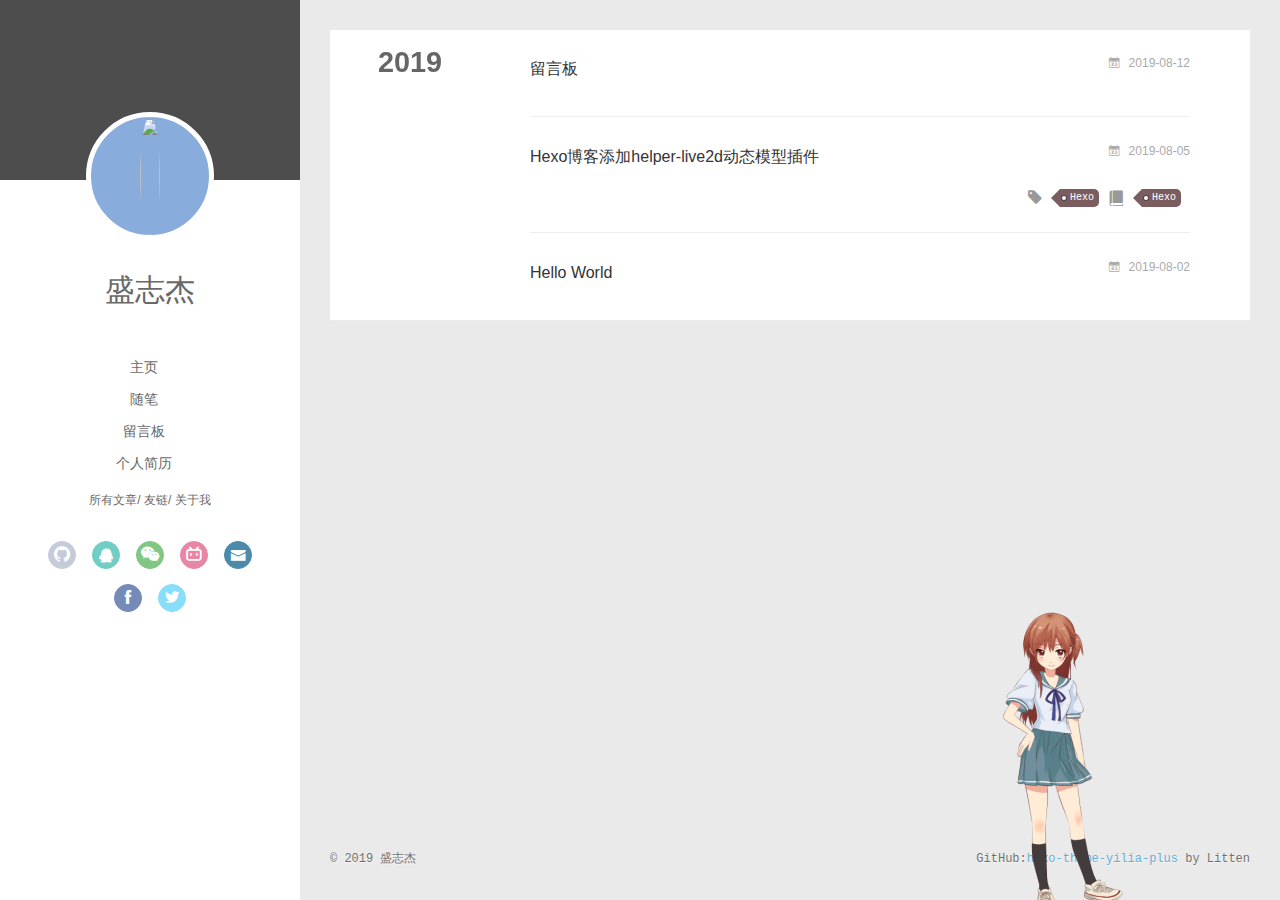
==== commit 3f4e479c: "优化" ====
--- a/archives/index.html
+++ b/archives/index.html
@@ -1,4 +1,4 @@
-<!DOCTYPE html><html><head><meta name="generator" content="Hexo 3.9.0"><meta charset="utf-8"><meta name="renderer" content="webkit"><meta http-equiv="X-UA-Compatible" content="IE=edge"><link rel="dns-prefetch" href="https://shengzhijie.tk"><title>Archives | 盛志杰的博客</title><meta name="viewport" content="width=device-width,initial-scale=1,maximum-scale=1"><meta name="keywords" content="盛志杰,博客"><meta property="og:type" content="website"><meta property="og:title" content="盛志杰的博客"><meta property="og:url" content="https://shengzhijie.tk/archives/index.html"><meta property="og:site_name" content="盛志杰的博客"><meta property="og:locale" content="default"><meta name="twitter:card" content="summary"><meta name="twitter:title" content="盛志杰的博客"><link rel="alternative" href="/atom.xml" title="盛志杰的博客" type="application/atom+xml"><link rel="icon" href="/favicon.ico"><link rel="apple-touch-icon" href="/apple-touch-icon-180x180.png"><link rel="stylesheet" type="text/css" href="/./main.f202f3.css"><style type="text/css">#container.show{background:linear-gradient(200deg,#a0cfe4,#e8c37e)}</style><script src="/assets/clicklove.js"></script></head></html><body><div id="container" q-class="show:isCtnShow"><canvas id="anm-canvas" class="anm-canvas"></canvas><div class="left-col" q-class="show:isShow"><div class="overlay" style="background:#4d4d4d"></div><div class="intrude-less"><header id="header" class="inner"> <a href="/" class="profilepic"><img src="https://shengzhijie.gitee.io/images_bed/images/avatar.png" class="js-avatar"></a><hgroup><h1 class="header-author"><a href="/">盛志杰</a></h1></hgroup><nav class="header-menu"><ul><li><a href="/" target="_blank">主页</a></li><li><a href="#" target="_blank">随笔</a></li><li><a href="/2019/08/12/MessageBoard/" target="_blank">留言板</a></li><li><a href="#" target="_blank">个人简历</a></li></ul></nav><nav class="header-smart-menu"> <a q-on="click: openSlider(e, 'innerArchive')" href="javascript:void(0)">所有文章</a> <a q-on="click: openSlider(e, 'friends')" href="javascript:void(0)">友链</a> <a q-on="click: openSlider(e, 'aboutme')" href="javascript:void(0)">关于我</a></nav><nav class="header-nav"><div class="social"><a class="github" target="_blank" href="https://github.com/shengzhijie" title="GitHub"><i class="icon-github"></i></a><a class="qq" target="_blank" href="https://shengzhijie.gitee.io/images_bed/images/qq.jpg" title="QQ"><i class="icon-qq"></i></a><a class="weixin" target="_blank" href="https://shengzhijie.gitee.io/images_bed/images/wechat.jpg" title="微信"><i class="icon-weixin"></i></a><a class="bilibili" target="_blank" href="https://space.bilibili.com/383046596" title="哔哩哔哩"><i class="icon-bilibili"></i></a><a class="mail" target="_blank" href="mailto:1158073764@qq.com" title="mail"><i class="icon-mail"></i></a><a class="facebook" target="_blank" href="https://www.facebook.com/profile.php?id=100011242384406" title="Facebook"><i class="icon-facebook"></i></a><a class="twitter" target="_blank" href="https://twitter.com/eKSrgP2uaeAS5Fj" title="Twitter"><i class="icon-twitter"></i></a></div></nav></header></div></div><div class="mid-col" q-class="show:isShow,hide:isShow|isFalse"><nav id="mobile-nav"><div class="overlay js-overlay" style="background:#4d4d4d"></div><div class="btnctn js-mobile-btnctn"><div class="slider-trigger list" q-on="click: openSlider(e)"><i class="icon icon-sort"></i></div></div><div class="intrude-less"><header id="header" class="inner"><div class="profilepic"> <a href="/"><img src="https://shengzhijie.gitee.io/images_bed/images/avatar.png" class="js-avatar"></a></div><hgroup><h1 class="header-author js-header-author">盛志杰</h1></hgroup><nav class="header-nav"><div class="social"><a class="github" target="_blank" href="https://github.com/shengzhijie" title="GitHub"><i class="icon-github"></i></a><a class="qq" target="_blank" href="https://shengzhijie.gitee.io/images_bed/images/qq.jpg" title="QQ"><i class="icon-qq"></i></a><a class="weixin" target="_blank" href="https://shengzhijie.gitee.io/images_bed/images/wechat.jpg" title="微信"><i class="icon-weixin"></i></a><a class="bilibili" target="_blank" href="https://space.bilibili.com/383046596" title="哔哩哔哩"><i class="icon-bilibili"></i></a><a class="mail" target="_blank" href="mailto:1158073764@qq.com" title="mail"><i class="icon-mail"></i></a><a class="facebook" target="_blank" href="https://www.facebook.com/profile.php?id=100011242384406" title="Facebook"><i class="icon-facebook"></i></a><a class="twitter" target="_blank" href="https://twitter.com/eKSrgP2uaeAS5Fj" title="Twitter"><i class="icon-twitter"></i></a></div></nav><nav class="header-menu js-header-menu"><ul style="width:70%"><li style="width:25%"><a href="/">主页</a></li><li style="width:25%"><a href="#">随笔</a></li><li style="width:25%"><a href="/2019/08/12/MessageBoard/">留言板</a></li><li style="width:25%"><a href="#">个人简历</a></li></ul></nav></header></div><div class="mobile-mask" style="display:none" q-show="isShow"></div></nav><div id="wrapper" class="body-wrap"><div class="menu-l"><div class="canvas-wrap"><canvas data-colors="#eaeaea" data-sectionheight="100" data-contentid="js-content" id="myCanvas1" class="anm-canvas"></canvas></div><div id="js-content" class="content-ll"><section class="archives-wrap"><div class="archive-year-wrap"> <a href="/archives/2019" class="archive-year">2019</a></div><div class="archives"><article class="archive-article archive-type-post"><div class="archive-article-inner"><header class="archive-article-header"><div class="article-meta"><a href="/2019/08/12/MessageBoard/" class="archive-article-date"><time datetime="2019-08-12T15:07:01.691Z" itemprop="datePublished"><i class="icon-calendar icon"></i> 2019-08-12</time></a></div><h1 itemprop="name"> <a class="archive-article-title" href="/2019/08/12/MessageBoard/" target="_blank">留言板</a></h1><div class="article-info info-on-right"></div><div class="clearfix"></div></header></div></article><article class="archive-article archive-type-post"><div class="archive-article-inner"><header class="archive-article-header"><div class="article-meta"><a href="/2019/08/05/Hexo博客添加helper-live2d动态模型插件/" class="archive-article-date"><time datetime="2019-08-05T14:25:29.000Z" itemprop="datePublished"><i class="icon-calendar icon"></i> 2019-08-05</time></a></div><h1 itemprop="name"> <a class="archive-article-title" href="/2019/08/05/Hexo博客添加helper-live2d动态模型插件/" target="_blank">Hexo博客添加helper-live2d动态模型插件</a></h1><div class="article-info info-on-right"><div class="article-tag tagcloud"><i class="icon-price-tags icon"></i><ul class="article-tag-list"><li class="article-tag-list-item"> <a href="javascript:void(0)" class="js-tag article-tag-list-link color5">Hexo</a></li></ul></div><div class="article-category tagcloud"><i class="icon-book icon"></i><ul class="article-tag-list"><li class="article-tag-list-item"> <a href="/categories/Hexo//" class="article-tag-list-link color5">Hexo</a></li></ul></div></div><div class="clearfix"></div></header></div></article><article class="archive-article archive-type-post"><div class="archive-article-inner"><header class="archive-article-header"><div class="article-meta"><a href="/2019/08/02/hello-world/" class="archive-article-date"><time datetime="2019-08-02T13:56:39.996Z" itemprop="datePublished"><i class="icon-calendar icon"></i> 2019-08-02</time></a></div><h1 itemprop="name"> <a class="archive-article-title" href="/2019/08/02/hello-world/" target="_blank">Hello World</a></h1><div class="article-info info-on-right"></div><div class="clearfix"></div></header></div></article></div></section></div></div></div><footer id="footer"><div class="outer"><div id="footer-info"><div class="footer-left"> &copy; 2019 盛志杰</div><div class="footer-right"> GitHub:<a href="https://github.com/JoeyBling/hexo-theme-yilia-plus" target="_blank">hexo-theme-yilia-plus</a> by Litten</div></div></div><script src="/assets/busuanzi.pure.js"></script> <span id="busuanzi_container_site_pv" style="display:none">本站总访问量<span id="busuanzi_value_site_pv"></span>次 <span class="post-meta-divider">|</span></span> <span id="busuanzi_container_site_uv" style="display:none">本站访客数<span id="busuanzi_value_site_uv"></span>人</span></footer></div><script>var yiliaConfig={mathjax:!1,isHome:!1,isPost:!1,isArchive:!0,isTag:!1,isCategory:!1,open_in_new:!0,toc_hide_index:!0,root:"/",innerArchive:!0,showTags:!1}</script><script>!function(r){function e(t){if(i[t])return i[t].exports;var n=i[t]={exports:{},id:t,loaded:!1};return r[t].call(n.exports,n,n.exports,e),n.loaded=!0,n.exports}var i={};e.m=r,e.c=i,e.p="./",e(0)}([function(t,n,r){r(208),t.exports=r(205)},function(t,n,r){var d=r(3),y=r(46),g=r(26),b=r(27),x=r(47),m="prototype",S=function(t,n,r){var e,i,o,u,c=t&S.F,f=t&S.G,a=t&S.S,s=t&S.P,l=t&S.B,h=f?d:a?d[n]||(d[n]={}):(d[n]||{})[m],v=f?y:y[n]||(y[n]={}),p=v[m]||(v[m]={});for(e in f&&(r=n),r)o=((i=!c&&h&&void 0!==h[e])?h:r)[e],u=l&&i?x(o,d):s&&"function"==typeof o?x(Function.call,o):o,h&&b(h,e,o,t&S.U),v[e]!=o&&g(v,e,u),s&&p[e]!=o&&(p[e]=o)};d.core=y,S.F=1,S.G=2,S.S=4,S.P=8,S.B=16,S.W=32,S.U=64,S.R=128,t.exports=S},function(t,n,r){var e=r(5);t.exports=function(t){if(!e(t))throw TypeError(t+" is not an object!");return t}},function(t,n){var r=t.exports="undefined"!=typeof window&&window.Math==Math?window:"undefined"!=typeof self&&self.Math==Math?self:Function("return this")();"number"==typeof __g&&(__g=r)},function(t,n){t.exports=function(t){try{return!!t()}catch(t){return!0}}},function(t,n){t.exports=function(t){return"object"==typeof t?null!==t:"function"==typeof t}},function(t,n){var r=t.exports="undefined"!=typeof window&&window.Math==Math?window:"undefined"!=typeof self&&self.Math==Math?self:Function("return this")();"number"==typeof __g&&(__g=r)},function(t,n,r){var e=r(118)("wks"),i=r(79),o=r(3).Symbol,u="function"==typeof o;(t.exports=function(t){return e[t]||(e[t]=u&&o[t]||(u?o:i)("Symbol."+t))}).store=e},function(t,n,r){var e=r(49),i=Math.min;t.exports=function(t){return 0<t?i(e(t),9007199254740991):0}},function(t,n){var r={}.hasOwnProperty;t.exports=function(t,n){return r.call(t,n)}},function(t,n,r){t.exports=!r(4)(function(){return 7!=Object.defineProperty({},"a",{get:function(){return 7}}).a})},function(t,n,r){var e=r(2),i=r(174),o=r(53),u=Object.defineProperty;n.f=r(10)?Object.defineProperty:function(t,n,r){if(e(t),n=o(n,!0),e(r),i)try{return u(t,n,r)}catch(t){}if("get"in r||"set"in r)throw TypeError("Accessors not supported!");return"value"in r&&(t[n]=r.value),t}},function(t,n,r){t.exports=!r(20)(function(){return 7!=Object.defineProperty({},"a",{get:function(){return 7}}).a})},function(t,n,r){var e=r(14),i=r(24);t.exports=r(12)?function(t,n,r){return e.f(t,n,i(1,r))}:function(t,n,r){return t[n]=r,t}},function(t,n,r){var e=r(22),i=r(60),o=r(42),u=Object.defineProperty;n.f=r(12)?Object.defineProperty:function(t,n,r){if(e(t),n=o(n,!0),e(r),i)try{return u(t,n,r)}catch(t){}if("get"in r||"set"in r)throw TypeError("Accessors not supported!");return"value"in r&&(t[n]=r.value),t}},function(t,n,r){var e=r(96),i=r(34);t.exports=function(t){return e(i(t))}},function(t,n,r){var e=r(40)("wks"),i=r(25),o=r(6).Symbol,u="function"==typeof o;(t.exports=function(t){return e[t]||(e[t]=u&&o[t]||(u?o:i)("Symbol."+t))}).store=e},function(t,n,r){var e=r(51);t.exports=function(t){return Object(e(t))}},function(t,n){t.exports=function(t){return"object"==typeof t?null!==t:"function"==typeof t}},function(t,n){var r=t.exports={version:"2.6.9"};"number"==typeof __e&&(__e=r)},function(t,n){t.exports=function(t){try{return!!t()}catch(t){return!0}}},function(t,n){t.exports=function(t){if("function"!=typeof t)throw TypeError(t+" is not a function!");return t}},function(t,n,r){var e=r(18);t.exports=function(t){if(!e(t))throw TypeError(t+" is not an object!");return t}},function(t,n){t.exports=!0},function(t,n){t.exports=function(t,n){return{enumerable:!(1&t),configurable:!(2&t),writable:!(4&t),value:n}}},function(t,n){var r=0,e=Math.random();t.exports=function(t){return"Symbol(".concat(void 0===t?"":t,")_",(++r+e).toString(36))}},function(t,n,r){var e=r(11),i=r(75);t.exports=r(10)?function(t,n,r){return e.f(t,n,i(1,r))}:function(t,n,r){return t[n]=r,t}},function(t,n,r){var o=r(3),u=r(26),c=r(30),f=r(79)("src"),e=r(219),i="toString",a=(""+e).split(i);r(46).inspectSource=function(t){return e.call(t)},(t.exports=function(t,n,r,e){var i="function"==typeof r;i&&(c(r,"name")||u(r,"name",n)),t[n]!==r&&(i&&(c(r,f)||u(r,f,t[n]?""+t[n]:a.join(String(n)))),t===o?t[n]=r:e?t[n]?t[n]=r:u(t,n,r):(delete t[n],u(t,n,r)))})(Function.prototype,i,function(){return"function"==typeof this&&this[f]||e.call(this)})},function(t,n,r){var e=r(1),i=r(4),u=r(51),c=/"/g,o=function(t,n,r,e){var i=String(u(t)),o="<"+n;return""!==r&&(o+=" "+r+'="'+String(e).replace(c,"&quot;")+'"'),o+">"+i+"</"+n+">"};t.exports=function(n,t){var r={};r[n]=t(o),e(e.P+e.F*i(function(){var t=""[n]('"');return t!==t.toLowerCase()||3<t.split('"').length}),"String",r)}},function(t,n,r){var e=r(65),i=r(35);t.exports=Object.keys||function(t){return e(t,i)}},function(t,n){var r={}.hasOwnProperty;t.exports=function(t,n){return r.call(t,n)}},function(t,n,r){var e=r(117),i=r(75),o=r(33),u=r(53),c=r(30),f=r(174),a=Object.getOwnPropertyDescriptor;n.f=r(10)?a:function(t,n){if(t=o(t),n=u(n,!0),f)try{return a(t,n)}catch(t){}if(c(t,n))return i(!e.f.call(t,n),t[n])}},function(t,n,r){var e=r(30),i=r(17),o=r(154)("IE_PROTO"),u=Object.prototype;t.exports=Object.getPrototypeOf||function(t){return t=i(t),e(t,o)?t[o]:"function"==typeof t.constructor&&t instanceof t.constructor?t.constructor.prototype:t instanceof Object?u:null}},function(t,n,r){var e=r(116),i=r(51);t.exports=function(t){return e(i(t))}},function(t,n){t.exports=function(t){if(null==t)throw TypeError("Can't call method on  "+t);return t}},function(t,n){t.exports="constructor,hasOwnProperty,isPrototypeOf,propertyIsEnumerable,toLocaleString,toString,valueOf".split(",")},function(t,n){t.exports={}},function(t,n){n.f={}.propertyIsEnumerable},function(t,n,r){var e=r(14).f,i=r(9),o=r(16)("toStringTag");t.exports=function(t,n,r){t&&!i(t=r?t:t.prototype,o)&&e(t,o,{configurable:!0,value:n})}},function(t,n,r){var e=r(40)("keys"),i=r(25);t.exports=function(t){return e[t]||(e[t]=i(t))}},function(t,n,r){var e=r(19),i=r(6),o="__core-js_shared__",u=i[o]||(i[o]={});(t.exports=function(t,n){return u[t]||(u[t]=void 0!==n?n:{})})("versions",[]).push({version:e.version,mode:r(23)?"pure":"global",copyright:"© 2019 Denis Pushkarev (zloirock.ru)"})},function(t,n){var r=Math.ceil,e=Math.floor;t.exports=function(t){return isNaN(t=+t)?0:(0<t?e:r)(t)}},function(t,n,r){var i=r(18);t.exports=function(t,n){if(!i(t))return t;var r,e;if(n&&"function"==typeof(r=t.toString)&&!i(e=r.call(t)))return e;if("function"==typeof(r=t.valueOf)&&!i(e=r.call(t)))return e;if(!n&&"function"==typeof(r=t.toString)&&!i(e=r.call(t)))return e;throw TypeError("Can't convert object to primitive value")}},function(t,n,r){var e=r(6),i=r(19),o=r(23),u=r(44),c=r(14).f;t.exports=function(t){var n=i.Symbol||(i.Symbol=o?{}:e.Symbol||{});"_"==t.charAt(0)||t in n||c(n,t,{value:u.f(t)})}},function(t,n,r){n.f=r(16)},function(t,n){var r={}.toString;t.exports=function(t){return r.call(t).slice(8,-1)}},function(t,n){var r=t.exports={version:"2.6.9"};"number"==typeof __e&&(__e=r)},function(t,n,r){var o=r(21);t.exports=function(e,i,t){if(o(e),void 0===i)return e;switch(t){case 1:return function(t){return e.call(i,t)};case 2:return function(t,n){return e.call(i,t,n)};case 3:return function(t,n,r){return e.call(i,t,n,r)}}return function(){return e.apply(i,arguments)}}},function(t,n,r){"use strict";var e=r(4);t.exports=function(t,n){return!!t&&e(function(){n?t.call(null,function(){},1):t.call(null)})}},function(t,n){var r=Math.ceil,e=Math.floor;t.exports=function(t){return isNaN(t=+t)?0:(0<t?e:r)(t)}},function(t,n,r){var x=r(47),m=r(116),S=r(17),w=r(8),e=r(138);t.exports=function(l,t){var h=1==l,v=2==l,p=3==l,d=4==l,y=6==l,g=5==l||y,b=t||e;return function(t,n,r){for(var e,i,o=S(t),u=m(o),c=x(n,r,3),f=w(u.length),a=0,s=h?b(t,f):v?b(t,0):void 0;a<f;a++)if((g||a in u)&&(i=c(e=u[a],a,o),l))if(h)s[a]=i;else if(i)switch(l){case 3:return!0;case 5:return e;case 6:return a;case 2:s.push(e)}else if(d)return!1;return y?-1:p||d?d:s}}},function(t,n){t.exports=function(t){if(null==t)throw TypeError("Can't call method on  "+t);return t}},function(t,n,r){var i=r(1),o=r(46),u=r(4);t.exports=function(t,n){var r=(o.Object||{})[t]||Object[t],e={};e[t]=n(r),i(i.S+i.F*u(function(){r(1)}),"Object",e)}},function(t,n,r){var i=r(5);t.exports=function(t,n){if(!i(t))return t;var r,e;if(n&&"function"==typeof(r=t.toString)&&!i(e=r.call(t)))return e;if("function"==typeof(r=t.valueOf)&&!i(e=r.call(t)))return e;if(!n&&"function"==typeof(r=t.toString)&&!i(e=r.call(t)))return e;throw TypeError("Can't convert object to primitive value")}},function(t,n,r){var d=r(6),y=r(19),g=r(93),b=r(13),x=r(9),m="prototype",S=function(t,n,r){var e,i,o,u=t&S.F,c=t&S.G,f=t&S.S,a=t&S.P,s=t&S.B,l=t&S.W,h=c?y:y[n]||(y[n]={}),v=h[m],p=c?d:f?d[n]:(d[n]||{})[m];for(e in c&&(r=n),r)(i=!u&&p&&void 0!==p[e])&&x(h,e)||(o=i?p[e]:r[e],h[e]=c&&"function"!=typeof p[e]?r[e]:s&&i?g(o,d):l&&p[e]==o?function(e){var t=function(t,n,r){if(this instanceof e){switch(arguments.length){case 0:return new e;case 1:return new e(t);case 2:return new e(t,n)}return new e(t,n,r)}return e.apply(this,arguments)};return t[m]=e[m],t}(o):a&&"function"==typeof o?g(Function.call,o):o,a&&((h.virtual||(h.virtual={}))[e]=o,t&S.R&&v&&!v[e]&&b(v,e,o)))};S.F=1,S.G=2,S.S=4,S.P=8,S.B=16,S.W=32,S.U=64,S.R=128,t.exports=S},function(t,n,r){var e=r(34);t.exports=function(t){return Object(e(t))}},function(t,n,r){var o=r(196),e=r(1),i=r(118)("metadata"),u=i.store||(i.store=new(r(200))),c=function(t,n,r){var e=u.get(t);if(!e){if(!r)return;u.set(t,e=new o)}var i=e.get(n);if(!i){if(!r)return;e.set(n,i=new o)}return i};t.exports={store:u,map:c,has:function(t,n,r){var e=c(n,r,!1);return void 0!==e&&e.has(t)},get:function(t,n,r){var e=c(n,r,!1);return void 0===e?void 0:e.get(t)},set:function(t,n,r,e){c(r,e,!0).set(t,n)},keys:function(t,n){var r=c(t,n,!1),e=[];return r&&r.forEach(function(t,n){e.push(n)}),e},key:function(t){return void 0===t||"symbol"==typeof t?t:String(t)},exp:function(t){e(e.S,"Reflect",t)}}},function(t,n,r){"use strict";if(r(10)){var g=r(68),b=r(3),x=r(4),m=r(1),S=r(132),e=r(159),h=r(47),w=r(70),i=r(75),_=r(26),o=r(76),u=r(49),O=r(8),E=r(194),c=r(78),f=r(53),a=r(30),M=r(81),P=r(5),v=r(17),p=r(145),j=r(72),F=r(32),A=r(73).f,d=r(161),s=r(79),l=r(7),y=r(50),I=r(120),L=r(119),N=r(162),T=r(82),k=r(125),R=r(77),C=r(137),D=r(166),G=r(11),W=r(31),U=G.f,V=W.f,B=b.RangeError,q=b.TypeError,z=b.Uint8Array,H="ArrayBuffer",K="Shared"+H,J="BYTES_PER_ELEMENT",$="prototype",Y=Array[$],X=e.ArrayBuffer,Q=e.DataView,Z=y(0),tt=y(2),nt=y(3),rt=y(4),et=y(5),it=y(6),ot=I(!0),ut=I(!1),ct=N.values,ft=N.keys,at=N.entries,st=Y.lastIndexOf,lt=Y.reduce,ht=Y.reduceRight,vt=Y.join,pt=Y.sort,dt=Y.slice,yt=Y.toString,gt=Y.toLocaleString,bt=l("iterator"),xt=l("toStringTag"),mt=s("typed_constructor"),St=s("def_constructor"),wt=S.CONSTR,_t=S.TYPED,Ot=S.VIEW,Et="Wrong length!",Mt=y(1,function(t,n){return It(L(t,t[St]),n)}),Pt=x(function(){return 1===new z(new Uint16Array([1]).buffer)[0]}),jt=!!z&&!!z[$].set&&x(function(){new z(1).set({})}),Ft=function(t,n){var r=u(t);if(r<0||r%n)throw B("Wrong offset!");return r},At=function(t){if(P(t)&&_t in t)return t;throw q(t+" is not a typed array!")},It=function(t,n){if(!(P(t)&&mt in t))throw q("It is not a typed array constructor!");return new t(n)},Lt=function(t,n){return Nt(L(t,t[St]),n)},Nt=function(t,n){for(var r=0,e=n.length,i=It(t,e);r<e;)i[r]=n[r++];return i},Tt=function(t,n,r){U(t,n,{get:function(){return this._d[r]}})},kt=function(t){var n,r,e,i,o,u,c=v(t),f=arguments.length,a=1<f?arguments[1]:void 0,s=void 0!==a,l=d(c);if(null!=l&&!p(l)){for(u=l.call(c),e=[],n=0;!(o=u.next()).done;n++)e.push(o.value);c=e}for(s&&2<f&&(a=h(a,arguments[2],2)),n=0,r=O(c.length),i=It(this,r);n<r;n++)i[n]=s?a(c[n],n):c[n];return i},Rt=function(){for(var t=0,n=arguments.length,r=It(this,n);t<n;)r[t]=arguments[t++];return r},Ct=!!z&&x(function(){gt.call(new z(1))}),Dt=function(){return gt.apply(Ct?dt.call(At(this)):At(this),arguments)},Gt={copyWithin:function(t,n){return D.call(At(this),t,n,2<arguments.length?arguments[2]:void 0)},every:function(t){return rt(At(this),t,1<arguments.length?arguments[1]:void 0)},fill:function(t){return C.apply(At(this),arguments)},filter:function(t){return Lt(this,tt(At(this),t,1<arguments.length?arguments[1]:void 0))},find:function(t){return et(At(this),t,1<arguments.length?arguments[1]:void 0)},findIndex:function(t){return it(At(this),t,1<arguments.length?arguments[1]:void 0)},forEach:function(t){Z(At(this),t,1<arguments.length?arguments[1]:void 0)},indexOf:function(t){return ut(At(this),t,1<arguments.length?arguments[1]:void 0)},includes:function(t){return ot(At(this),t,1<arguments.length?arguments[1]:void 0)},join:function(t){return vt.apply(At(this),arguments)},lastIndexOf:function(t){return st.apply(At(this),arguments)},map:function(t){return Mt(At(this),t,1<arguments.length?arguments[1]:void 0)},reduce:function(t){return lt.apply(At(this),arguments)},reduceRight:function(t){return ht.apply(At(this),arguments)},reverse:function(){for(var t,n=this,r=At(n).length,e=Math.floor(r/2),i=0;i<e;)t=n[i],n[i++]=n[--r],n[r]=t;return n},some:function(t){return nt(At(this),t,1<arguments.length?arguments[1]:void 0)},sort:function(t){return pt.call(At(this),t)},subarray:function(t,n){var r=At(this),e=r.length,i=c(t,e);return new(L(r,r[St]))(r.buffer,r.byteOffset+i*r.BYTES_PER_ELEMENT,O((void 0===n?e:c(n,e))-i))}},Wt=function(t,n){return Lt(this,dt.call(At(this),t,n))},Ut=function(t){At(this);var n=Ft(arguments[1],1),r=this.length,e=v(t),i=O(e.length),o=0;if(r<i+n)throw B(Et);for(;o<i;)this[n+o]=e[o++]},Vt={entries:function(){return at.call(At(this))},keys:function(){return ft.call(At(this))},values:function(){return ct.call(At(this))}},Bt=function(t,n){return P(t)&&t[_t]&&"symbol"!=typeof n&&n in t&&String(+n)==String(n)},qt=function(t,n){return Bt(t,n=f(n,!0))?i(2,t[n]):V(t,n)},zt=function(t,n,r){return!(Bt(t,n=f(n,!0))&&P(r)&&a(r,"value"))||a(r,"get")||a(r,"set")||r.configurable||a(r,"writable")&&!r.writable||a(r,"enumerable")&&!r.enumerable?U(t,n,r):(t[n]=r.value,t)};wt||(W.f=qt,G.f=zt),m(m.S+m.F*!wt,"Object",{getOwnPropertyDescriptor:qt,defineProperty:zt}),x(function(){yt.call({})})&&(yt=gt=function(){return vt.call(this)});var Ht=o({},Gt);o(Ht,Vt),_(Ht,bt,Vt.values),o(Ht,{slice:Wt,set:Ut,constructor:function(){},toString:yt,toLocaleString:Dt}),Tt(Ht,"buffer","b"),Tt(Ht,"byteOffset","o"),Tt(Ht,"byteLength","l"),Tt(Ht,"length","e"),U(Ht,xt,{get:function(){return this[_t]}}),t.exports=function(t,l,n,o){var h=t+((o=!!o)?"Clamped":"")+"Array",r="get"+t,u="set"+t,v=b[h],c=v||{},e=v&&F(v),i=!v||!S.ABV,f={},a=v&&v[$],p=function(t,i){U(t,i,{get:function(){return t=i,(n=this._d).v[r](t*l+n.o,Pt);var t,n},set:function(t){return n=i,r=t,e=this._d,o&&(r=(r=Math.round(r))<0?0:255<r?255:255&r),void e.v[u](n*l+e.o,r,Pt);var n,r,e},enumerable:!0})};i?(v=n(function(t,n,r,e){w(t,v,h,"_d");var i,o,u,c,f=0,a=0;if(P(n)){if(!(n instanceof X||(c=M(n))==H||c==K))return _t in n?Nt(v,n):kt.call(v,n);i=n,a=Ft(r,l);var s=n.byteLength;if(void 0===e){if(s%l)throw B(Et);if((o=s-a)<0)throw B(Et)}else if(s<(o=O(e)*l)+a)throw B(Et);u=o/l}else u=E(n),i=new X(o=u*l);for(_(t,"_d",{b:i,o:a,l:o,e:u,v:new Q(i)});f<u;)p(t,f++)}),a=v[$]=j(Ht),_(a,"constructor",v)):x(function(){v(1)})&&x(function(){new v(-1)})&&k(function(t){new v,new v(null),new v(1.5),new v(t)},!0)||(v=n(function(t,n,r,e){var i;return w(t,v,h),P(n)?n instanceof X||(i=M(n))==H||i==K?void 0!==e?new c(n,Ft(r,l),e):void 0!==r?new c(n,Ft(r,l)):new c(n):_t in n?Nt(v,n):kt.call(v,n):new c(E(n))}),Z(e!==Function.prototype?A(c).concat(A(e)):A(c),function(t){t in v||_(v,t,c[t])}),v[$]=a,g||(a.constructor=v));var s=a[bt],d=!!s&&("values"==s.name||null==s.name),y=Vt.values;_(v,mt,!0),_(a,_t,h),_(a,Ot,!0),_(a,St,v),(o?new v(1)[xt]==h:xt in a)||U(a,xt,{get:function(){return h}}),f[h]=v,m(m.G+m.W+m.F*(v!=c),f),m(m.S,h,{BYTES_PER_ELEMENT:l}),m(m.S+m.F*x(function(){c.of.call(v,1)}),h,{from:kt,of:Rt}),J in a||_(a,J,l),m(m.P,h,Gt),R(h),m(m.P+m.F*jt,h,{set:Ut}),m(m.P+m.F*!d,h,Vt),g||a.toString==yt||(a.toString=yt),m(m.P+m.F*x(function(){new v(1).slice()}),h,{slice:Wt}),m(m.P+m.F*(x(function(){return[1,2].toLocaleString()!=new v([1,2]).toLocaleString()})||!x(function(){a.toLocaleString.call([1,2])})),h,{toLocaleString:Dt}),T[h]=d?s:y,g||d||_(a,bt,y)}}else t.exports=function(){}},function(t,n){var r={}.toString;t.exports=function(t){return r.call(t).slice(8,-1)}},function(t,n,r){var e=r(18),i=r(6).document,o=e(i)&&e(i.createElement);t.exports=function(t){return o?i.createElement(t):{}}},function(t,n,r){t.exports=!r(12)&&!r(20)(function(){return 7!=Object.defineProperty(r(59)("div"),"a",{get:function(){return 7}}).a})},function(t,n,r){"use strict";var x=r(23),m=r(54),S=r(66),w=r(13),_=r(36),O=r(98),E=r(38),M=r(104),P=r(16)("iterator"),j=!([].keys&&"next"in[].keys()),F="values",A=function(){return this};t.exports=function(t,n,r,e,i,o,u){O(r,n,e);var c,f,a,s=function(t){if(!j&&t in p)return p[t];switch(t){case"keys":case F:return function(){return new r(this,t)}}return function(){return new r(this,t)}},l=n+" Iterator",h=i==F,v=!1,p=t.prototype,d=p[P]||p["@@iterator"]||i&&p[i],y=d||s(i),g=i?h?s("entries"):y:void 0,b="Array"==n&&p.entries||d;if(b&&(a=M(b.call(new t)))!==Object.prototype&&a.next&&(E(a,l,!0),x||"function"==typeof a[P]||w(a,P,A)),h&&d&&d.name!==F&&(v=!0,y=function(){return d.call(this)}),x&&!u||!j&&!v&&p[P]||w(p,P,y),_[n]=y,_[l]=A,i)if(c={values:h?y:s(F),keys:o?y:s("keys"),entries:g},u)for(f in c)f in p||S(p,f,c[f]);else m(m.P+m.F*(j||v),n,c);return c}},function(t,n,e){var i=e(22),o=e(101),u=e(35),c=e(39)("IE_PROTO"),f=function(){},a="prototype",s=function(){var t,n=e(59)("iframe"),r=u.length;for(n.style.display="none",e(95).appendChild(n),n.src="javascript:",(t=n.contentWindow.document).open(),t.write("<script>document.F=Object<\/script>"),t.close(),s=t.F;r--;)delete s[a][u[r]];return s()};t.exports=Object.create||function(t,n){var r;return null!==t?(f[a]=i(t),r=new f,f[a]=null,r[c]=t):r=s(),void 0===n?r:o(r,n)}},function(t,n,r){var e=r(65),i=r(35).concat("length","prototype");n.f=Object.getOwnPropertyNames||function(t){return e(t,i)}},function(t,n){n.f=Object.getOwnPropertySymbols},function(t,n,r){var u=r(9),c=r(15),f=r(92)(!1),a=r(39)("IE_PROTO");t.exports=function(t,n){var r,e=c(t),i=0,o=[];for(r in e)r!=a&&u(e,r)&&o.push(r);for(;n.length>i;)u(e,r=n[i++])&&(~f(o,r)||o.push(r));return o}},function(t,n,r){t.exports=r(13)},function(t,n,r){var e=r(7)("unscopables"),i=Array.prototype;null==i[e]&&r(26)(i,e,{}),t.exports=function(t){i[e][t]=!0}},function(t,n){t.exports=!1},function(t,n,r){var e=r(79)("meta"),i=r(5),o=r(30),u=r(11).f,c=0,f=Object.isExtensible||function(){return!0},a=!r(4)(function(){return f(Object.preventExtensions({}))}),s=function(t){u(t,e,{value:{i:"O"+ ++c,w:{}}})},l=t.exports={KEY:e,NEED:!1,fastKey:function(t,n){if(!i(t))return"symbol"==typeof t?t:("string"==typeof t?"S":"P")+t;if(!o(t,e)){if(!f(t))return"F";if(!n)return"E";s(t)}return t[e].i},getWeak:function(t,n){if(!o(t,e)){if(!f(t))return!0;if(!n)return!1;s(t)}return t[e].w},onFreeze:function(t){return a&&l.NEED&&f(t)&&!o(t,e)&&s(t),t}}},function(t,n){t.exports=function(t,n,r,e){if(!(t instanceof n)||void 0!==e&&e in t)throw TypeError(r+": incorrect invocation!");return t}},function(t,n,r){var h=r(47),v=r(177),p=r(145),d=r(2),y=r(8),g=r(161),b={},x={};(n=t.exports=function(t,n,r,e,i){var o,u,c,f,a=i?function(){return t}:g(t),s=h(r,e,n?2:1),l=0;if("function"!=typeof a)throw TypeError(t+" is not iterable!");if(p(a)){for(o=y(t.length);l<o;l++)if((f=n?s(d(u=t[l])[0],u[1]):s(t[l]))===b||f===x)return f}else for(c=a.call(t);!(u=c.next()).done;)if((f=v(c,s,u.value,n))===b||f===x)return f}).BREAK=b,n.RETURN=x},function(t,n,e){var i=e(2),o=e(183),u=e(141),c=e(154)("IE_PROTO"),f=function(){},a="prototype",s=function(){var t,n=e(140)("iframe"),r=u.length;for(n.style.display="none",e(143).appendChild(n),n.src="javascript:",(t=n.contentWindow.document).open(),t.write("<script>document.F=Object<\/script>"),t.close(),s=t.F;r--;)delete s[a][u[r]];return s()};t.exports=Object.create||function(t,n){var r;return null!==t?(f[a]=i(t),r=new f,f[a]=null,r[c]=t):r=s(),void 0===n?r:o(r,n)}},function(t,n,r){var e=r(185),i=r(141).concat("length","prototype");n.f=Object.getOwnPropertyNames||function(t){return e(t,i)}},function(t,n,r){var e=r(185),i=r(141);t.exports=Object.keys||function(t){return e(t,i)}},function(t,n){t.exports=function(t,n){return{enumerable:!(1&t),configurable:!(2&t),writable:!(4&t),value:n}}},function(t,n,r){var i=r(27);t.exports=function(t,n,r){for(var e in n)i(t,e,n[e],r);return t}},function(t,n,r){"use strict";var e=r(3),i=r(11),o=r(10),u=r(7)("species");t.exports=function(t){var n=e[t];o&&n&&!n[u]&&i.f(n,u,{configurable:!0,get:function(){return this}})}},function(t,n,r){var e=r(49),i=Math.max,o=Math.min;t.exports=function(t,n){return(t=e(t))<0?i(t+n,0):o(t,n)}},function(t,n){var r=0,e=Math.random();t.exports=function(t){return"Symbol(".concat(void 0===t?"":t,")_",(++r+e).toString(36))}},function(t,n,r){var e=r(5);t.exports=function(t,n){if(!e(t)||t._t!==n)throw TypeError("Incompatible receiver, "+n+" required!");return t}},function(t,n,r){var i=r(45),o=r(7)("toStringTag"),u="Arguments"==i(function(){return arguments}());t.exports=function(t){var n,r,e;return void 0===t?"Undefined":null===t?"Null":"string"==typeof(r=function(t,n){try{return t[n]}catch(t){}}(n=Object(t),o))?r:u?i(n):"Object"==(e=i(n))&&"function"==typeof n.callee?"Arguments":e}},function(t,n){t.exports={}},function(t,n,r){var e=r(11).f,i=r(30),o=r(7)("toStringTag");t.exports=function(t,n,r){t&&!i(t=r?t:t.prototype,o)&&e(t,o,{configurable:!0,value:n})}},function(t,n,r){var u=r(1),e=r(51),c=r(4),f=r(157),i="["+f+"]",o=RegExp("^"+i+i+"*"),a=RegExp(i+i+"*$"),s=function(t,n,r){var e={},i=c(function(){return!!f[t]()||"​+<!DOCTYPE html><html><head><meta name="generator" content="Hexo 3.9.0"><meta charset="utf-8"><meta name="renderer" content="webkit"><meta http-equiv="X-UA-Compatible" content="IE=edge"><link rel="dns-prefetch" href="https://shengzhijie.tk"><title>Archives | 盛志杰的博客</title><meta name="viewport" content="width=device-width,initial-scale=1,maximum-scale=1"><meta name="keywords" content="盛志杰,博客"><meta property="og:type" content="website"><meta property="og:title" content="盛志杰的博客"><meta property="og:url" content="https://shengzhijie.tk/archives/index.html"><meta property="og:site_name" content="盛志杰的博客"><meta property="og:locale" content="default"><meta name="twitter:card" content="summary"><meta name="twitter:title" content="盛志杰的博客"><link rel="alternative" href="/atom.xml" title="盛志杰的博客" type="application/atom+xml"><link rel="icon" href="/favicon.ico"><link rel="apple-touch-icon" href="/apple-touch-icon-180x180.png"><link rel="stylesheet" type="text/css" href="/./main.f202f3.css"><style type="text/css">#container.show{background:linear-gradient(200deg,#a0cfe4,#e8c37e)}</style><script src="/assets/clicklove.js"></script></head></html><body><div id="container" q-class="show:isCtnShow"><canvas id="anm-canvas" class="anm-canvas"></canvas><div class="left-col" q-class="show:isShow"><div class="overlay" style="background:#4d4d4d"></div><div class="intrude-less"><header id="header" class="inner"> <a href="/" class="profilepic"><img src="https://shengzhijie.gitee.io/images_bed/images/avatar.png" class="js-avatar"></a><hgroup><h1 class="header-author"><a href="/">盛志杰</a></h1></hgroup><nav class="header-menu"><ul><li><a href="/" target="_blank">主页</a></li><li><a href="#" target="_blank">随笔</a></li><li><a href="/2019/08/12/MessageBoard/" target="_blank">留言板</a></li><li><a href="https://shengzhijie.gitee.io/myresume" target="_blank">个人简历</a></li></ul></nav><nav class="header-smart-menu"> <a q-on="click: openSlider(e, 'innerArchive')" href="javascript:void(0)">所有文章</a> <a q-on="click: openSlider(e, 'friends')" href="javascript:void(0)">友链</a> <a q-on="click: openSlider(e, 'aboutme')" href="javascript:void(0)">关于我</a></nav><nav class="header-nav"><div class="social"><a class="github" target="_blank" href="https://github.com/shengzhijie" title="GitHub"><i class="icon-github"></i></a><a class="qq" target="_blank" href="https://shengzhijie.gitee.io/images_bed/images/qq.jpg" title="QQ"><i class="icon-qq"></i></a><a class="weixin" target="_blank" href="https://shengzhijie.gitee.io/images_bed/images/wechat.jpg" title="微信"><i class="icon-weixin"></i></a><a class="bilibili" target="_blank" href="https://space.bilibili.com/383046596" title="哔哩哔哩"><i class="icon-bilibili"></i></a><a class="mail" target="_blank" href="mailto:1158073764@qq.com" title="mail"><i class="icon-mail"></i></a><a class="facebook" target="_blank" href="https://www.facebook.com/profile.php?id=100011242384406" title="Facebook"><i class="icon-facebook"></i></a><a class="twitter" target="_blank" href="https://twitter.com/eKSrgP2uaeAS5Fj" title="Twitter"><i class="icon-twitter"></i></a></div></nav></header></div></div><div class="mid-col" q-class="show:isShow,hide:isShow|isFalse"><nav id="mobile-nav"><div class="overlay js-overlay" style="background:#4d4d4d"></div><div class="btnctn js-mobile-btnctn"><div class="slider-trigger list" q-on="click: openSlider(e)"><i class="icon icon-sort"></i></div></div><div class="intrude-less"><header id="header" class="inner"><div class="profilepic"> <a href="/"><img src="https://shengzhijie.gitee.io/images_bed/images/avatar.png" class="js-avatar"></a></div><hgroup><h1 class="header-author js-header-author">盛志杰</h1></hgroup><nav class="header-nav"><div class="social"><a class="github" target="_blank" href="https://github.com/shengzhijie" title="GitHub"><i class="icon-github"></i></a><a class="qq" target="_blank" href="https://shengzhijie.gitee.io/images_bed/images/qq.jpg" title="QQ"><i class="icon-qq"></i></a><a class="weixin" target="_blank" href="https://shengzhijie.gitee.io/images_bed/images/wechat.jpg" title="微信"><i class="icon-weixin"></i></a><a class="bilibili" target="_blank" href="https://space.bilibili.com/383046596" title="哔哩哔哩"><i class="icon-bilibili"></i></a><a class="mail" target="_blank" href="mailto:1158073764@qq.com" title="mail"><i class="icon-mail"></i></a><a class="facebook" target="_blank" href="https://www.facebook.com/profile.php?id=100011242384406" title="Facebook"><i class="icon-facebook"></i></a><a class="twitter" target="_blank" href="https://twitter.com/eKSrgP2uaeAS5Fj" title="Twitter"><i class="icon-twitter"></i></a></div></nav><nav class="header-menu js-header-menu"><ul style="width:70%"><li style="width:25%"><a href="/">主页</a></li><li style="width:25%"><a href="#">随笔</a></li><li style="width:25%"><a href="/2019/08/12/MessageBoard/">留言板</a></li><li style="width:25%"><a href="https://shengzhijie.gitee.io/myresume">个人简历</a></li></ul></nav></header></div><div class="mobile-mask" style="display:none" q-show="isShow"></div></nav><div id="wrapper" class="body-wrap"><div class="menu-l"><div class="canvas-wrap"><canvas data-colors="#eaeaea" data-sectionheight="100" data-contentid="js-content" id="myCanvas1" class="anm-canvas"></canvas></div><div id="js-content" class="content-ll"><section class="archives-wrap"><div class="archive-year-wrap"> <a href="/archives/2019" class="archive-year">2019</a></div><div class="archives"><article class="archive-article archive-type-post"><div class="archive-article-inner"><header class="archive-article-header"><div class="article-meta"><a href="/2019/08/12/MessageBoard/" class="archive-article-date"><time datetime="2019-08-12T15:07:01.691Z" itemprop="datePublished"><i class="icon-calendar icon"></i> 2019-08-12</time></a></div><h1 itemprop="name"> <a class="archive-article-title" href="/2019/08/12/MessageBoard/" target="_blank">留言板</a></h1><div class="article-info info-on-right"></div><div class="clearfix"></div></header></div></article><article class="archive-article archive-type-post"><div class="archive-article-inner"><header class="archive-article-header"><div class="article-meta"><a href="/2019/08/05/Hexo博客添加helper-live2d动态模型插件/" class="archive-article-date"><time datetime="2019-08-05T14:25:29.000Z" itemprop="datePublished"><i class="icon-calendar icon"></i> 2019-08-05</time></a></div><h1 itemprop="name"> <a class="archive-article-title" href="/2019/08/05/Hexo博客添加helper-live2d动态模型插件/" target="_blank">Hexo博客添加helper-live2d动态模型插件</a></h1><div class="article-info info-on-right"><div class="article-tag tagcloud"><i class="icon-price-tags icon"></i><ul class="article-tag-list"><li class="article-tag-list-item"> <a href="javascript:void(0)" class="js-tag article-tag-list-link color5">Hexo</a></li></ul></div><div class="article-category tagcloud"><i class="icon-book icon"></i><ul class="article-tag-list"><li class="article-tag-list-item"> <a href="/categories/Hexo//" class="article-tag-list-link color5">Hexo</a></li></ul></div></div><div class="clearfix"></div></header></div></article><article class="archive-article archive-type-post"><div class="archive-article-inner"><header class="archive-article-header"><div class="article-meta"><a href="/2019/08/02/hello-world/" class="archive-article-date"><time datetime="2019-08-02T13:56:39.996Z" itemprop="datePublished"><i class="icon-calendar icon"></i> 2019-08-02</time></a></div><h1 itemprop="name"> <a class="archive-article-title" href="/2019/08/02/hello-world/" target="_blank">Hello World</a></h1><div class="article-info info-on-right"></div><div class="clearfix"></div></header></div></article></div></section></div></div></div><footer id="footer"><div class="outer"><div id="footer-info"><div class="footer-left"> &copy; 2019 盛志杰</div><div class="footer-right"> GitHub:<a href="https://github.com/JoeyBling/hexo-theme-yilia-plus" target="_blank">hexo-theme-yilia-plus</a> by Litten</div></div></div><script src="/assets/busuanzi.pure.js"></script> <span id="busuanzi_container_site_pv" style="display:none">本站总访问量<span id="busuanzi_value_site_pv"></span>次 <span class="post-meta-divider">|</span></span> <span id="busuanzi_container_site_uv" style="display:none">本站访客数<span id="busuanzi_value_site_uv"></span>人</span></footer></div><script>var yiliaConfig={mathjax:!1,isHome:!1,isPost:!1,isArchive:!0,isTag:!1,isCategory:!1,open_in_new:!0,toc_hide_index:!0,root:"/",innerArchive:!0,showTags:!1}</script><script>!function(r){function e(t){if(i[t])return i[t].exports;var n=i[t]={exports:{},id:t,loaded:!1};return r[t].call(n.exports,n,n.exports,e),n.loaded=!0,n.exports}var i={};e.m=r,e.c=i,e.p="./",e(0)}([function(t,n,r){r(208),t.exports=r(205)},function(t,n,r){var d=r(3),y=r(46),g=r(26),b=r(27),x=r(47),m="prototype",S=function(t,n,r){var e,i,o,u,c=t&S.F,f=t&S.G,a=t&S.S,s=t&S.P,l=t&S.B,h=f?d:a?d[n]||(d[n]={}):(d[n]||{})[m],v=f?y:y[n]||(y[n]={}),p=v[m]||(v[m]={});for(e in f&&(r=n),r)o=((i=!c&&h&&void 0!==h[e])?h:r)[e],u=l&&i?x(o,d):s&&"function"==typeof o?x(Function.call,o):o,h&&b(h,e,o,t&S.U),v[e]!=o&&g(v,e,u),s&&p[e]!=o&&(p[e]=o)};d.core=y,S.F=1,S.G=2,S.S=4,S.P=8,S.B=16,S.W=32,S.U=64,S.R=128,t.exports=S},function(t,n,r){var e=r(5);t.exports=function(t){if(!e(t))throw TypeError(t+" is not an object!");return t}},function(t,n){var r=t.exports="undefined"!=typeof window&&window.Math==Math?window:"undefined"!=typeof self&&self.Math==Math?self:Function("return this")();"number"==typeof __g&&(__g=r)},function(t,n){t.exports=function(t){try{return!!t()}catch(t){return!0}}},function(t,n){t.exports=function(t){return"object"==typeof t?null!==t:"function"==typeof t}},function(t,n){var r=t.exports="undefined"!=typeof window&&window.Math==Math?window:"undefined"!=typeof self&&self.Math==Math?self:Function("return this")();"number"==typeof __g&&(__g=r)},function(t,n,r){var e=r(118)("wks"),i=r(79),o=r(3).Symbol,u="function"==typeof o;(t.exports=function(t){return e[t]||(e[t]=u&&o[t]||(u?o:i)("Symbol."+t))}).store=e},function(t,n,r){var e=r(49),i=Math.min;t.exports=function(t){return 0<t?i(e(t),9007199254740991):0}},function(t,n){var r={}.hasOwnProperty;t.exports=function(t,n){return r.call(t,n)}},function(t,n,r){t.exports=!r(4)(function(){return 7!=Object.defineProperty({},"a",{get:function(){return 7}}).a})},function(t,n,r){var e=r(2),i=r(174),o=r(53),u=Object.defineProperty;n.f=r(10)?Object.defineProperty:function(t,n,r){if(e(t),n=o(n,!0),e(r),i)try{return u(t,n,r)}catch(t){}if("get"in r||"set"in r)throw TypeError("Accessors not supported!");return"value"in r&&(t[n]=r.value),t}},function(t,n,r){t.exports=!r(20)(function(){return 7!=Object.defineProperty({},"a",{get:function(){return 7}}).a})},function(t,n,r){var e=r(14),i=r(24);t.exports=r(12)?function(t,n,r){return e.f(t,n,i(1,r))}:function(t,n,r){return t[n]=r,t}},function(t,n,r){var e=r(22),i=r(60),o=r(42),u=Object.defineProperty;n.f=r(12)?Object.defineProperty:function(t,n,r){if(e(t),n=o(n,!0),e(r),i)try{return u(t,n,r)}catch(t){}if("get"in r||"set"in r)throw TypeError("Accessors not supported!");return"value"in r&&(t[n]=r.value),t}},function(t,n,r){var e=r(96),i=r(34);t.exports=function(t){return e(i(t))}},function(t,n,r){var e=r(40)("wks"),i=r(25),o=r(6).Symbol,u="function"==typeof o;(t.exports=function(t){return e[t]||(e[t]=u&&o[t]||(u?o:i)("Symbol."+t))}).store=e},function(t,n,r){var e=r(51);t.exports=function(t){return Object(e(t))}},function(t,n){t.exports=function(t){return"object"==typeof t?null!==t:"function"==typeof t}},function(t,n){var r=t.exports={version:"2.6.9"};"number"==typeof __e&&(__e=r)},function(t,n){t.exports=function(t){try{return!!t()}catch(t){return!0}}},function(t,n){t.exports=function(t){if("function"!=typeof t)throw TypeError(t+" is not a function!");return t}},function(t,n,r){var e=r(18);t.exports=function(t){if(!e(t))throw TypeError(t+" is not an object!");return t}},function(t,n){t.exports=!0},function(t,n){t.exports=function(t,n){return{enumerable:!(1&t),configurable:!(2&t),writable:!(4&t),value:n}}},function(t,n){var r=0,e=Math.random();t.exports=function(t){return"Symbol(".concat(void 0===t?"":t,")_",(++r+e).toString(36))}},function(t,n,r){var e=r(11),i=r(75);t.exports=r(10)?function(t,n,r){return e.f(t,n,i(1,r))}:function(t,n,r){return t[n]=r,t}},function(t,n,r){var o=r(3),u=r(26),c=r(30),f=r(79)("src"),e=r(219),i="toString",a=(""+e).split(i);r(46).inspectSource=function(t){return e.call(t)},(t.exports=function(t,n,r,e){var i="function"==typeof r;i&&(c(r,"name")||u(r,"name",n)),t[n]!==r&&(i&&(c(r,f)||u(r,f,t[n]?""+t[n]:a.join(String(n)))),t===o?t[n]=r:e?t[n]?t[n]=r:u(t,n,r):(delete t[n],u(t,n,r)))})(Function.prototype,i,function(){return"function"==typeof this&&this[f]||e.call(this)})},function(t,n,r){var e=r(1),i=r(4),u=r(51),c=/"/g,o=function(t,n,r,e){var i=String(u(t)),o="<"+n;return""!==r&&(o+=" "+r+'="'+String(e).replace(c,"&quot;")+'"'),o+">"+i+"</"+n+">"};t.exports=function(n,t){var r={};r[n]=t(o),e(e.P+e.F*i(function(){var t=""[n]('"');return t!==t.toLowerCase()||3<t.split('"').length}),"String",r)}},function(t,n,r){var e=r(65),i=r(35);t.exports=Object.keys||function(t){return e(t,i)}},function(t,n){var r={}.hasOwnProperty;t.exports=function(t,n){return r.call(t,n)}},function(t,n,r){var e=r(117),i=r(75),o=r(33),u=r(53),c=r(30),f=r(174),a=Object.getOwnPropertyDescriptor;n.f=r(10)?a:function(t,n){if(t=o(t),n=u(n,!0),f)try{return a(t,n)}catch(t){}if(c(t,n))return i(!e.f.call(t,n),t[n])}},function(t,n,r){var e=r(30),i=r(17),o=r(154)("IE_PROTO"),u=Object.prototype;t.exports=Object.getPrototypeOf||function(t){return t=i(t),e(t,o)?t[o]:"function"==typeof t.constructor&&t instanceof t.constructor?t.constructor.prototype:t instanceof Object?u:null}},function(t,n,r){var e=r(116),i=r(51);t.exports=function(t){return e(i(t))}},function(t,n){t.exports=function(t){if(null==t)throw TypeError("Can't call method on  "+t);return t}},function(t,n){t.exports="constructor,hasOwnProperty,isPrototypeOf,propertyIsEnumerable,toLocaleString,toString,valueOf".split(",")},function(t,n){t.exports={}},function(t,n){n.f={}.propertyIsEnumerable},function(t,n,r){var e=r(14).f,i=r(9),o=r(16)("toStringTag");t.exports=function(t,n,r){t&&!i(t=r?t:t.prototype,o)&&e(t,o,{configurable:!0,value:n})}},function(t,n,r){var e=r(40)("keys"),i=r(25);t.exports=function(t){return e[t]||(e[t]=i(t))}},function(t,n,r){var e=r(19),i=r(6),o="__core-js_shared__",u=i[o]||(i[o]={});(t.exports=function(t,n){return u[t]||(u[t]=void 0!==n?n:{})})("versions",[]).push({version:e.version,mode:r(23)?"pure":"global",copyright:"© 2019 Denis Pushkarev (zloirock.ru)"})},function(t,n){var r=Math.ceil,e=Math.floor;t.exports=function(t){return isNaN(t=+t)?0:(0<t?e:r)(t)}},function(t,n,r){var i=r(18);t.exports=function(t,n){if(!i(t))return t;var r,e;if(n&&"function"==typeof(r=t.toString)&&!i(e=r.call(t)))return e;if("function"==typeof(r=t.valueOf)&&!i(e=r.call(t)))return e;if(!n&&"function"==typeof(r=t.toString)&&!i(e=r.call(t)))return e;throw TypeError("Can't convert object to primitive value")}},function(t,n,r){var e=r(6),i=r(19),o=r(23),u=r(44),c=r(14).f;t.exports=function(t){var n=i.Symbol||(i.Symbol=o?{}:e.Symbol||{});"_"==t.charAt(0)||t in n||c(n,t,{value:u.f(t)})}},function(t,n,r){n.f=r(16)},function(t,n){var r={}.toString;t.exports=function(t){return r.call(t).slice(8,-1)}},function(t,n){var r=t.exports={version:"2.6.9"};"number"==typeof __e&&(__e=r)},function(t,n,r){var o=r(21);t.exports=function(e,i,t){if(o(e),void 0===i)return e;switch(t){case 1:return function(t){return e.call(i,t)};case 2:return function(t,n){return e.call(i,t,n)};case 3:return function(t,n,r){return e.call(i,t,n,r)}}return function(){return e.apply(i,arguments)}}},function(t,n,r){"use strict";var e=r(4);t.exports=function(t,n){return!!t&&e(function(){n?t.call(null,function(){},1):t.call(null)})}},function(t,n){var r=Math.ceil,e=Math.floor;t.exports=function(t){return isNaN(t=+t)?0:(0<t?e:r)(t)}},function(t,n,r){var x=r(47),m=r(116),S=r(17),w=r(8),e=r(138);t.exports=function(l,t){var h=1==l,v=2==l,p=3==l,d=4==l,y=6==l,g=5==l||y,b=t||e;return function(t,n,r){for(var e,i,o=S(t),u=m(o),c=x(n,r,3),f=w(u.length),a=0,s=h?b(t,f):v?b(t,0):void 0;a<f;a++)if((g||a in u)&&(i=c(e=u[a],a,o),l))if(h)s[a]=i;else if(i)switch(l){case 3:return!0;case 5:return e;case 6:return a;case 2:s.push(e)}else if(d)return!1;return y?-1:p||d?d:s}}},function(t,n){t.exports=function(t){if(null==t)throw TypeError("Can't call method on  "+t);return t}},function(t,n,r){var i=r(1),o=r(46),u=r(4);t.exports=function(t,n){var r=(o.Object||{})[t]||Object[t],e={};e[t]=n(r),i(i.S+i.F*u(function(){r(1)}),"Object",e)}},function(t,n,r){var i=r(5);t.exports=function(t,n){if(!i(t))return t;var r,e;if(n&&"function"==typeof(r=t.toString)&&!i(e=r.call(t)))return e;if("function"==typeof(r=t.valueOf)&&!i(e=r.call(t)))return e;if(!n&&"function"==typeof(r=t.toString)&&!i(e=r.call(t)))return e;throw TypeError("Can't convert object to primitive value")}},function(t,n,r){var d=r(6),y=r(19),g=r(93),b=r(13),x=r(9),m="prototype",S=function(t,n,r){var e,i,o,u=t&S.F,c=t&S.G,f=t&S.S,a=t&S.P,s=t&S.B,l=t&S.W,h=c?y:y[n]||(y[n]={}),v=h[m],p=c?d:f?d[n]:(d[n]||{})[m];for(e in c&&(r=n),r)(i=!u&&p&&void 0!==p[e])&&x(h,e)||(o=i?p[e]:r[e],h[e]=c&&"function"!=typeof p[e]?r[e]:s&&i?g(o,d):l&&p[e]==o?function(e){var t=function(t,n,r){if(this instanceof e){switch(arguments.length){case 0:return new e;case 1:return new e(t);case 2:return new e(t,n)}return new e(t,n,r)}return e.apply(this,arguments)};return t[m]=e[m],t}(o):a&&"function"==typeof o?g(Function.call,o):o,a&&((h.virtual||(h.virtual={}))[e]=o,t&S.R&&v&&!v[e]&&b(v,e,o)))};S.F=1,S.G=2,S.S=4,S.P=8,S.B=16,S.W=32,S.U=64,S.R=128,t.exports=S},function(t,n,r){var e=r(34);t.exports=function(t){return Object(e(t))}},function(t,n,r){var o=r(196),e=r(1),i=r(118)("metadata"),u=i.store||(i.store=new(r(200))),c=function(t,n,r){var e=u.get(t);if(!e){if(!r)return;u.set(t,e=new o)}var i=e.get(n);if(!i){if(!r)return;e.set(n,i=new o)}return i};t.exports={store:u,map:c,has:function(t,n,r){var e=c(n,r,!1);return void 0!==e&&e.has(t)},get:function(t,n,r){var e=c(n,r,!1);return void 0===e?void 0:e.get(t)},set:function(t,n,r,e){c(r,e,!0).set(t,n)},keys:function(t,n){var r=c(t,n,!1),e=[];return r&&r.forEach(function(t,n){e.push(n)}),e},key:function(t){return void 0===t||"symbol"==typeof t?t:String(t)},exp:function(t){e(e.S,"Reflect",t)}}},function(t,n,r){"use strict";if(r(10)){var g=r(68),b=r(3),x=r(4),m=r(1),S=r(132),e=r(159),h=r(47),w=r(70),i=r(75),_=r(26),o=r(76),u=r(49),O=r(8),E=r(194),c=r(78),f=r(53),a=r(30),M=r(81),P=r(5),v=r(17),p=r(145),j=r(72),F=r(32),A=r(73).f,d=r(161),s=r(79),l=r(7),y=r(50),I=r(120),L=r(119),N=r(162),T=r(82),k=r(125),R=r(77),C=r(137),D=r(166),G=r(11),W=r(31),U=G.f,V=W.f,B=b.RangeError,q=b.TypeError,z=b.Uint8Array,H="ArrayBuffer",K="Shared"+H,J="BYTES_PER_ELEMENT",$="prototype",Y=Array[$],X=e.ArrayBuffer,Q=e.DataView,Z=y(0),tt=y(2),nt=y(3),rt=y(4),et=y(5),it=y(6),ot=I(!0),ut=I(!1),ct=N.values,ft=N.keys,at=N.entries,st=Y.lastIndexOf,lt=Y.reduce,ht=Y.reduceRight,vt=Y.join,pt=Y.sort,dt=Y.slice,yt=Y.toString,gt=Y.toLocaleString,bt=l("iterator"),xt=l("toStringTag"),mt=s("typed_constructor"),St=s("def_constructor"),wt=S.CONSTR,_t=S.TYPED,Ot=S.VIEW,Et="Wrong length!",Mt=y(1,function(t,n){return It(L(t,t[St]),n)}),Pt=x(function(){return 1===new z(new Uint16Array([1]).buffer)[0]}),jt=!!z&&!!z[$].set&&x(function(){new z(1).set({})}),Ft=function(t,n){var r=u(t);if(r<0||r%n)throw B("Wrong offset!");return r},At=function(t){if(P(t)&&_t in t)return t;throw q(t+" is not a typed array!")},It=function(t,n){if(!(P(t)&&mt in t))throw q("It is not a typed array constructor!");return new t(n)},Lt=function(t,n){return Nt(L(t,t[St]),n)},Nt=function(t,n){for(var r=0,e=n.length,i=It(t,e);r<e;)i[r]=n[r++];return i},Tt=function(t,n,r){U(t,n,{get:function(){return this._d[r]}})},kt=function(t){var n,r,e,i,o,u,c=v(t),f=arguments.length,a=1<f?arguments[1]:void 0,s=void 0!==a,l=d(c);if(null!=l&&!p(l)){for(u=l.call(c),e=[],n=0;!(o=u.next()).done;n++)e.push(o.value);c=e}for(s&&2<f&&(a=h(a,arguments[2],2)),n=0,r=O(c.length),i=It(this,r);n<r;n++)i[n]=s?a(c[n],n):c[n];return i},Rt=function(){for(var t=0,n=arguments.length,r=It(this,n);t<n;)r[t]=arguments[t++];return r},Ct=!!z&&x(function(){gt.call(new z(1))}),Dt=function(){return gt.apply(Ct?dt.call(At(this)):At(this),arguments)},Gt={copyWithin:function(t,n){return D.call(At(this),t,n,2<arguments.length?arguments[2]:void 0)},every:function(t){return rt(At(this),t,1<arguments.length?arguments[1]:void 0)},fill:function(t){return C.apply(At(this),arguments)},filter:function(t){return Lt(this,tt(At(this),t,1<arguments.length?arguments[1]:void 0))},find:function(t){return et(At(this),t,1<arguments.length?arguments[1]:void 0)},findIndex:function(t){return it(At(this),t,1<arguments.length?arguments[1]:void 0)},forEach:function(t){Z(At(this),t,1<arguments.length?arguments[1]:void 0)},indexOf:function(t){return ut(At(this),t,1<arguments.length?arguments[1]:void 0)},includes:function(t){return ot(At(this),t,1<arguments.length?arguments[1]:void 0)},join:function(t){return vt.apply(At(this),arguments)},lastIndexOf:function(t){return st.apply(At(this),arguments)},map:function(t){return Mt(At(this),t,1<arguments.length?arguments[1]:void 0)},reduce:function(t){return lt.apply(At(this),arguments)},reduceRight:function(t){return ht.apply(At(this),arguments)},reverse:function(){for(var t,n=this,r=At(n).length,e=Math.floor(r/2),i=0;i<e;)t=n[i],n[i++]=n[--r],n[r]=t;return n},some:function(t){return nt(At(this),t,1<arguments.length?arguments[1]:void 0)},sort:function(t){return pt.call(At(this),t)},subarray:function(t,n){var r=At(this),e=r.length,i=c(t,e);return new(L(r,r[St]))(r.buffer,r.byteOffset+i*r.BYTES_PER_ELEMENT,O((void 0===n?e:c(n,e))-i))}},Wt=function(t,n){return Lt(this,dt.call(At(this),t,n))},Ut=function(t){At(this);var n=Ft(arguments[1],1),r=this.length,e=v(t),i=O(e.length),o=0;if(r<i+n)throw B(Et);for(;o<i;)this[n+o]=e[o++]},Vt={entries:function(){return at.call(At(this))},keys:function(){return ft.call(At(this))},values:function(){return ct.call(At(this))}},Bt=function(t,n){return P(t)&&t[_t]&&"symbol"!=typeof n&&n in t&&String(+n)==String(n)},qt=function(t,n){return Bt(t,n=f(n,!0))?i(2,t[n]):V(t,n)},zt=function(t,n,r){return!(Bt(t,n=f(n,!0))&&P(r)&&a(r,"value"))||a(r,"get")||a(r,"set")||r.configurable||a(r,"writable")&&!r.writable||a(r,"enumerable")&&!r.enumerable?U(t,n,r):(t[n]=r.value,t)};wt||(W.f=qt,G.f=zt),m(m.S+m.F*!wt,"Object",{getOwnPropertyDescriptor:qt,defineProperty:zt}),x(function(){yt.call({})})&&(yt=gt=function(){return vt.call(this)});var Ht=o({},Gt);o(Ht,Vt),_(Ht,bt,Vt.values),o(Ht,{slice:Wt,set:Ut,constructor:function(){},toString:yt,toLocaleString:Dt}),Tt(Ht,"buffer","b"),Tt(Ht,"byteOffset","o"),Tt(Ht,"byteLength","l"),Tt(Ht,"length","e"),U(Ht,xt,{get:function(){return this[_t]}}),t.exports=function(t,l,n,o){var h=t+((o=!!o)?"Clamped":"")+"Array",r="get"+t,u="set"+t,v=b[h],c=v||{},e=v&&F(v),i=!v||!S.ABV,f={},a=v&&v[$],p=function(t,i){U(t,i,{get:function(){return t=i,(n=this._d).v[r](t*l+n.o,Pt);var t,n},set:function(t){return n=i,r=t,e=this._d,o&&(r=(r=Math.round(r))<0?0:255<r?255:255&r),void e.v[u](n*l+e.o,r,Pt);var n,r,e},enumerable:!0})};i?(v=n(function(t,n,r,e){w(t,v,h,"_d");var i,o,u,c,f=0,a=0;if(P(n)){if(!(n instanceof X||(c=M(n))==H||c==K))return _t in n?Nt(v,n):kt.call(v,n);i=n,a=Ft(r,l);var s=n.byteLength;if(void 0===e){if(s%l)throw B(Et);if((o=s-a)<0)throw B(Et)}else if(s<(o=O(e)*l)+a)throw B(Et);u=o/l}else u=E(n),i=new X(o=u*l);for(_(t,"_d",{b:i,o:a,l:o,e:u,v:new Q(i)});f<u;)p(t,f++)}),a=v[$]=j(Ht),_(a,"constructor",v)):x(function(){v(1)})&&x(function(){new v(-1)})&&k(function(t){new v,new v(null),new v(1.5),new v(t)},!0)||(v=n(function(t,n,r,e){var i;return w(t,v,h),P(n)?n instanceof X||(i=M(n))==H||i==K?void 0!==e?new c(n,Ft(r,l),e):void 0!==r?new c(n,Ft(r,l)):new c(n):_t in n?Nt(v,n):kt.call(v,n):new c(E(n))}),Z(e!==Function.prototype?A(c).concat(A(e)):A(c),function(t){t in v||_(v,t,c[t])}),v[$]=a,g||(a.constructor=v));var s=a[bt],d=!!s&&("values"==s.name||null==s.name),y=Vt.values;_(v,mt,!0),_(a,_t,h),_(a,Ot,!0),_(a,St,v),(o?new v(1)[xt]==h:xt in a)||U(a,xt,{get:function(){return h}}),f[h]=v,m(m.G+m.W+m.F*(v!=c),f),m(m.S,h,{BYTES_PER_ELEMENT:l}),m(m.S+m.F*x(function(){c.of.call(v,1)}),h,{from:kt,of:Rt}),J in a||_(a,J,l),m(m.P,h,Gt),R(h),m(m.P+m.F*jt,h,{set:Ut}),m(m.P+m.F*!d,h,Vt),g||a.toString==yt||(a.toString=yt),m(m.P+m.F*x(function(){new v(1).slice()}),h,{slice:Wt}),m(m.P+m.F*(x(function(){return[1,2].toLocaleString()!=new v([1,2]).toLocaleString()})||!x(function(){a.toLocaleString.call([1,2])})),h,{toLocaleString:Dt}),T[h]=d?s:y,g||d||_(a,bt,y)}}else t.exports=function(){}},function(t,n){var r={}.toString;t.exports=function(t){return r.call(t).slice(8,-1)}},function(t,n,r){var e=r(18),i=r(6).document,o=e(i)&&e(i.createElement);t.exports=function(t){return o?i.createElement(t):{}}},function(t,n,r){t.exports=!r(12)&&!r(20)(function(){return 7!=Object.defineProperty(r(59)("div"),"a",{get:function(){return 7}}).a})},function(t,n,r){"use strict";var x=r(23),m=r(54),S=r(66),w=r(13),_=r(36),O=r(98),E=r(38),M=r(104),P=r(16)("iterator"),j=!([].keys&&"next"in[].keys()),F="values",A=function(){return this};t.exports=function(t,n,r,e,i,o,u){O(r,n,e);var c,f,a,s=function(t){if(!j&&t in p)return p[t];switch(t){case"keys":case F:return function(){return new r(this,t)}}return function(){return new r(this,t)}},l=n+" Iterator",h=i==F,v=!1,p=t.prototype,d=p[P]||p["@@iterator"]||i&&p[i],y=d||s(i),g=i?h?s("entries"):y:void 0,b="Array"==n&&p.entries||d;if(b&&(a=M(b.call(new t)))!==Object.prototype&&a.next&&(E(a,l,!0),x||"function"==typeof a[P]||w(a,P,A)),h&&d&&d.name!==F&&(v=!0,y=function(){return d.call(this)}),x&&!u||!j&&!v&&p[P]||w(p,P,y),_[n]=y,_[l]=A,i)if(c={values:h?y:s(F),keys:o?y:s("keys"),entries:g},u)for(f in c)f in p||S(p,f,c[f]);else m(m.P+m.F*(j||v),n,c);return c}},function(t,n,e){var i=e(22),o=e(101),u=e(35),c=e(39)("IE_PROTO"),f=function(){},a="prototype",s=function(){var t,n=e(59)("iframe"),r=u.length;for(n.style.display="none",e(95).appendChild(n),n.src="javascript:",(t=n.contentWindow.document).open(),t.write("<script>document.F=Object<\/script>"),t.close(),s=t.F;r--;)delete s[a][u[r]];return s()};t.exports=Object.create||function(t,n){var r;return null!==t?(f[a]=i(t),r=new f,f[a]=null,r[c]=t):r=s(),void 0===n?r:o(r,n)}},function(t,n,r){var e=r(65),i=r(35).concat("length","prototype");n.f=Object.getOwnPropertyNames||function(t){return e(t,i)}},function(t,n){n.f=Object.getOwnPropertySymbols},function(t,n,r){var u=r(9),c=r(15),f=r(92)(!1),a=r(39)("IE_PROTO");t.exports=function(t,n){var r,e=c(t),i=0,o=[];for(r in e)r!=a&&u(e,r)&&o.push(r);for(;n.length>i;)u(e,r=n[i++])&&(~f(o,r)||o.push(r));return o}},function(t,n,r){t.exports=r(13)},function(t,n,r){var e=r(7)("unscopables"),i=Array.prototype;null==i[e]&&r(26)(i,e,{}),t.exports=function(t){i[e][t]=!0}},function(t,n){t.exports=!1},function(t,n,r){var e=r(79)("meta"),i=r(5),o=r(30),u=r(11).f,c=0,f=Object.isExtensible||function(){return!0},a=!r(4)(function(){return f(Object.preventExtensions({}))}),s=function(t){u(t,e,{value:{i:"O"+ ++c,w:{}}})},l=t.exports={KEY:e,NEED:!1,fastKey:function(t,n){if(!i(t))return"symbol"==typeof t?t:("string"==typeof t?"S":"P")+t;if(!o(t,e)){if(!f(t))return"F";if(!n)return"E";s(t)}return t[e].i},getWeak:function(t,n){if(!o(t,e)){if(!f(t))return!0;if(!n)return!1;s(t)}return t[e].w},onFreeze:function(t){return a&&l.NEED&&f(t)&&!o(t,e)&&s(t),t}}},function(t,n){t.exports=function(t,n,r,e){if(!(t instanceof n)||void 0!==e&&e in t)throw TypeError(r+": incorrect invocation!");return t}},function(t,n,r){var h=r(47),v=r(177),p=r(145),d=r(2),y=r(8),g=r(161),b={},x={};(n=t.exports=function(t,n,r,e,i){var o,u,c,f,a=i?function(){return t}:g(t),s=h(r,e,n?2:1),l=0;if("function"!=typeof a)throw TypeError(t+" is not iterable!");if(p(a)){for(o=y(t.length);l<o;l++)if((f=n?s(d(u=t[l])[0],u[1]):s(t[l]))===b||f===x)return f}else for(c=a.call(t);!(u=c.next()).done;)if((f=v(c,s,u.value,n))===b||f===x)return f}).BREAK=b,n.RETURN=x},function(t,n,e){var i=e(2),o=e(183),u=e(141),c=e(154)("IE_PROTO"),f=function(){},a="prototype",s=function(){var t,n=e(140)("iframe"),r=u.length;for(n.style.display="none",e(143).appendChild(n),n.src="javascript:",(t=n.contentWindow.document).open(),t.write("<script>document.F=Object<\/script>"),t.close(),s=t.F;r--;)delete s[a][u[r]];return s()};t.exports=Object.create||function(t,n){var r;return null!==t?(f[a]=i(t),r=new f,f[a]=null,r[c]=t):r=s(),void 0===n?r:o(r,n)}},function(t,n,r){var e=r(185),i=r(141).concat("length","prototype");n.f=Object.getOwnPropertyNames||function(t){return e(t,i)}},function(t,n,r){var e=r(185),i=r(141);t.exports=Object.keys||function(t){return e(t,i)}},function(t,n){t.exports=function(t,n){return{enumerable:!(1&t),configurable:!(2&t),writable:!(4&t),value:n}}},function(t,n,r){var i=r(27);t.exports=function(t,n,r){for(var e in n)i(t,e,n[e],r);return t}},function(t,n,r){"use strict";var e=r(3),i=r(11),o=r(10),u=r(7)("species");t.exports=function(t){var n=e[t];o&&n&&!n[u]&&i.f(n,u,{configurable:!0,get:function(){return this}})}},function(t,n,r){var e=r(49),i=Math.max,o=Math.min;t.exports=function(t,n){return(t=e(t))<0?i(t+n,0):o(t,n)}},function(t,n){var r=0,e=Math.random();t.exports=function(t){return"Symbol(".concat(void 0===t?"":t,")_",(++r+e).toString(36))}},function(t,n,r){var e=r(5);t.exports=function(t,n){if(!e(t)||t._t!==n)throw TypeError("Incompatible receiver, "+n+" required!");return t}},function(t,n,r){var i=r(45),o=r(7)("toStringTag"),u="Arguments"==i(function(){return arguments}());t.exports=function(t){var n,r,e;return void 0===t?"Undefined":null===t?"Null":"string"==typeof(r=function(t,n){try{return t[n]}catch(t){}}(n=Object(t),o))?r:u?i(n):"Object"==(e=i(n))&&"function"==typeof n.callee?"Arguments":e}},function(t,n){t.exports={}},function(t,n,r){var e=r(11).f,i=r(30),o=r(7)("toStringTag");t.exports=function(t,n,r){t&&!i(t=r?t:t.prototype,o)&&e(t,o,{configurable:!0,value:n})}},function(t,n,r){var u=r(1),e=r(51),c=r(4),f=r(157),i="["+f+"]",o=RegExp("^"+i+i+"*"),a=RegExp(i+i+"*$"),s=function(t,n,r){var e={},i=c(function(){return!!f[t]()||"​ "!="​ "[t]()}),o=e[t]=i?n(l):f[t];r&&(e[r]=o),u(u.P+u.F*i,"String",e)},l=s.trim=function(t,n){return t=String(e(t)),1&n&&(t=t.replace(o,"")),2&n&&(t=t.replace(a,"")),t};t.exports=s},function(t,n,r){t.exports={default:r(88),__esModule:!0}},function(t,n,r){t.exports={default:r(89),__esModule:!0}},function(t,n,r){"use strict";function e(t){return t&&t.__esModule?t:{default:t}}n.__esModule=!0;var i=e(r(86)),o=e(r(85)),u="function"==typeof o.default&&"symbol"==typeof i.default?function(t){return typeof t}:function(t){return t&&"function"==typeof o.default&&t.constructor===o.default&&t!==o.default.prototype?"symbol":typeof t};n.default="function"==typeof o.default&&"symbol"===u(i.default)?function(t){return void 0===t?"undefined":u(t)}:function(t){return t&&"function"==typeof o.default&&t.constructor===o.default&&t!==o.default.prototype?"symbol":void 0===t?"undefined":u(t)}},function(t,n,r){r(111),r(109),r(112),r(113),t.exports=r(19).Symbol},function(t,n,r){r(110),r(114),t.exports=r(44).f("iterator")},function(t,n){t.exports=function(t){if("function"!=typeof t)throw TypeError(t+" is not a function!");return t}},function(t,n){t.exports=function(){}},function(t,n,r){var f=r(15),a=r(107),s=r(106);t.exports=function(c){return function(t,n,r){var e,i=f(t),o=a(i.length),u=s(r,o);if(c&&n!=n){for(;u<o;)if((e=i[u++])!=e)return!0}else for(;u<o;u++)if((c||u in i)&&i[u]===n)return c||u||0;return!c&&-1}}},function(t,n,r){var o=r(90);t.exports=function(e,i,t){if(o(e),void 0===i)return e;switch(t){case 1:return function(t){return e.call(i,t)};case 2:return function(t,n){return e.call(i,t,n)};case 3:return function(t,n,r){return e.call(i,t,n,r)}}return function(){return e.apply(i,arguments)}}},function(t,n,r){var c=r(29),f=r(64),a=r(37);t.exports=function(t){var n=c(t),r=f.f;if(r)for(var e,i=r(t),o=a.f,u=0;i.length>u;)o.call(t,e=i[u++])&&n.push(e);return n}},function(t,n,r){var e=r(6).document;t.exports=e&&e.documentElement},function(t,n,r){var e=r(58);t.exports=Object("z").propertyIsEnumerable(0)?Object:function(t){return"String"==e(t)?t.split(""):Object(t)}},function(t,n,r){var e=r(58);t.exports=Array.isArray||function(t){return"Array"==e(t)}},function(t,n,r){"use strict";var e=r(62),i=r(24),o=r(38),u={};r(13)(u,r(16)("iterator"),function(){return this}),t.exports=function(t,n,r){t.prototype=e(u,{next:i(1,r)}),o(t,n+" Iterator")}},function(t,n){t.exports=function(t,n){return{value:n,done:!!t}}},function(t,n,r){var e=r(25)("meta"),i=r(18),o=r(9),u=r(14).f,c=0,f=Object.isExtensible||function(){return!0},a=!r(20)(function(){return f(Object.preventExtensions({}))}),s=function(t){u(t,e,{value:{i:"O"+ ++c,w:{}}})},l=t.exports={KEY:e,NEED:!1,fastKey:function(t,n){if(!i(t))return"symbol"==typeof t?t:("string"==typeof t?"S":"P")+t;if(!o(t,e)){if(!f(t))return"F";if(!n)return"E";s(t)}return t[e].i},getWeak:function(t,n){if(!o(t,e)){if(!f(t))return!0;if(!n)return!1;s(t)}return t[e].w},onFreeze:function(t){return a&&l.NEED&&f(t)&&!o(t,e)&&s(t),t}}},function(t,n,r){var u=r(14),c=r(22),f=r(29);t.exports=r(12)?Object.defineProperties:function(t,n){c(t);for(var r,e=f(n),i=e.length,o=0;o<i;)u.f(t,r=e[o++],n[r]);return t}},function(t,n,r){var e=r(37),i=r(24),o=r(15),u=r(42),c=r(9),f=r(60),a=Object.getOwnPropertyDescriptor;n.f=r(12)?a:function(t,n){if(t=o(t),n=u(n,!0),f)try{return a(t,n)}catch(t){}if(c(t,n))return i(!e.f.call(t,n),t[n])}},function(t,n,r){var e=r(15),i=r(63).f,o={}.toString,u="object"==typeof window&&window&&Object.getOwnPropertyNames?Object.getOwnPropertyNames(window):[];t.exports.f=function(t){return u&&"[object Window]"==o.call(t)?function(t){try{return i(t)}catch(t){return u.slice()}}(t):i(e(t))}},function(t,n,r){var e=r(9),i=r(55),o=r(39)("IE_PROTO"),u=Object.prototype;t.exports=Object.getPrototypeOf||function(t){return t=i(t),e(t,o)?t[o]:"function"==typeof t.constructor&&t instanceof t.constructor?t.constructor.prototype:t instanceof Object?u:null}},function(t,n,r){var f=r(41),a=r(34);t.exports=function(c){return function(t,n){var r,e,i=String(a(t)),o=f(n),u=i.length;return o<0||u<=o?c?"":void 0:(r=i.charCodeAt(o))<55296||56319<r||o+1===u||(e=i.charCodeAt(o+1))<56320||57343<e?c?i.charAt(o):r:c?i.slice(o,o+2):e-56320+(r-55296<<10)+65536}}},function(t,n,r){var e=r(41),i=Math.max,o=Math.min;t.exports=function(t,n){return(t=e(t))<0?i(t+n,0):o(t,n)}},function(t,n,r){var e=r(41),i=Math.min;t.exports=function(t){return 0<t?i(e(t),9007199254740991):0}},function(t,n,r){"use strict";var e=r(91),i=r(99),o=r(36),u=r(15);t.exports=r(61)(Array,"Array",function(t,n){this._t=u(t),this._i=0,this._k=n},function(){var t=this._t,n=this._k,r=this._i++;return!t||r>=t.length?(this._t=void 0,i(1)):i(0,"keys"==n?r:"values"==n?t[r]:[r,t[r]])},"values"),o.Arguments=o.Array,e("keys"),e("values"),e("entries")},function(t,n){},function(t,n,r){"use strict";var e=r(105)(!0);r(61)(String,"String",function(t){this._t=String(t),this._i=0},function(){var t,n=this._t,r=this._i;return r>=n.length?{value:void 0,done:!0}:(t=e(n,r),this._i+=t.length,{value:t,done:!1})})},function(t,n,r){"use strict";var e=r(6),u=r(9),i=r(12),o=r(54),c=r(66),f=r(100).KEY,a=r(20),s=r(40),l=r(38),h=r(25),v=r(16),p=r(44),d=r(43),y=r(94),g=r(97),b=r(22),x=r(18),m=r(55),S=r(15),w=r(42),_=r(24),O=r(62),E=r(103),M=r(102),P=r(64),j=r(14),F=r(29),A=M.f,I=j.f,L=E.f,N=e.Symbol,T=e.JSON,k=T&&T.stringify,R="prototype",C=v("_hidden"),D=v("toPrimitive"),G={}.propertyIsEnumerable,W=s("symbol-registry"),U=s("symbols"),V=s("op-symbols"),B=Object[R],q="function"==typeof N&&!!P.f,z=e.QObject,H=!z||!z[R]||!z[R].findChild,K=i&&a(function(){return 7!=O(I({},"a",{get:function(){return I(this,"a",{value:7}).a}})).a})?function(t,n,r){var e=A(B,n);e&&delete B[n],I(t,n,r),e&&t!==B&&I(B,n,e)}:I,J=function(t){var n=U[t]=O(N[R]);return n._k=t,n},$=q&&"symbol"==typeof N.iterator?function(t){return"symbol"==typeof t}:function(t){return t instanceof N},Y=function(t,n,r){return t===B&&Y(V,n,r),b(t),n=w(n,!0),b(r),u(U,n)?(r.enumerable?(u(t,C)&&t[C][n]&&(t[C][n]=!1),r=O(r,{enumerable:_(0,!1)})):(u(t,C)||I(t,C,_(1,{})),t[C][n]=!0),K(t,n,r)):I(t,n,r)},X=function(t,n){b(t);for(var r,e=y(n=S(n)),i=0,o=e.length;i<o;)Y(t,r=e[i++],n[r]);return t},Q=function(t){var n=G.call(this,t=w(t,!0));return!(this===B&&u(U,t)&&!u(V,t))&&(!(n||!u(this,t)||!u(U,t)||u(this,C)&&this[C][t])||n)},Z=function(t,n){if(t=S(t),n=w(n,!0),t!==B||!u(U,n)||u(V,n)){var r=A(t,n);return!r||!u(U,n)||u(t,C)&&t[C][n]||(r.enumerable=!0),r}},tt=function(t){for(var n,r=L(S(t)),e=[],i=0;r.length>i;)u(U,n=r[i++])||n==C||n==f||e.push(n);return e},nt=function(t){for(var n,r=t===B,e=L(r?V:S(t)),i=[],o=0;e.length>o;)!u(U,n=e[o++])||r&&!u(B,n)||i.push(U[n]);return i};q||(c((N=function(){if(this instanceof N)throw TypeError("Symbol is not a constructor!");var n=h(0<arguments.length?arguments[0]:void 0),r=function(t){this===B&&r.call(V,t),u(this,C)&&u(this[C],n)&&(this[C][n]=!1),K(this,n,_(1,t))};return i&&H&&K(B,n,{configurable:!0,set:r}),J(n)})[R],"toString",function(){return this._k}),M.f=Z,j.f=Y,r(63).f=E.f=tt,r(37).f=Q,P.f=nt,i&&!r(23)&&c(B,"propertyIsEnumerable",Q,!0),p.f=function(t){return J(v(t))}),o(o.G+o.W+o.F*!q,{Symbol:N});for(var rt="hasInstance,isConcatSpreadable,iterator,match,replace,search,species,split,toPrimitive,toStringTag,unscopables".split(","),et=0;rt.length>et;)v(rt[et++]);for(var it=F(v.store),ot=0;it.length>ot;)d(it[ot++]);o(o.S+o.F*!q,"Symbol",{for:function(t){return u(W,t+="")?W[t]:W[t]=N(t)},keyFor:function(t){if(!$(t))throw TypeError(t+" is not a symbol!");for(var n in W)if(W[n]===t)return n},useSetter:function(){H=!0},useSimple:function(){H=!1}}),o(o.S+o.F*!q,"Object",{create:function(t,n){return void 0===n?O(t):X(O(t),n)},defineProperty:Y,defineProperties:X,getOwnPropertyDescriptor:Z,getOwnPropertyNames:tt,getOwnPropertySymbols:nt});var ut=a(function(){P.f(1)});o(o.S+o.F*ut,"Object",{getOwnPropertySymbols:function(t){return P.f(m(t))}}),T&&o(o.S+o.F*(!q||a(function(){var t=N();return"[null]"!=k([t])||"{}"!=k({a:t})||"{}"!=k(Object(t))})),"JSON",{stringify:function(t){for(var n,r,e=[t],i=1;arguments.length>i;)e.push(arguments[i++]);if(r=n=e[1],(x(n)||void 0!==t)&&!$(t))return g(n)||(n=function(t,n){if("function"==typeof r&&(n=r.call(this,t,n)),!$(n))return n}),e[1]=n,k.apply(T,e)}}),N[R][D]||r(13)(N[R],D,N[R].valueOf),l(N,"Symbol"),l(Math,"Math",!0),l(e.JSON,"JSON",!0)},function(t,n,r){r(43)("asyncIterator")},function(t,n,r){r(43)("observable")},function(t,n,r){r(108);for(var e=r(6),i=r(13),o=r(36),u=r(16)("toStringTag"),c="CSSRuleList,CSSStyleDeclaration,CSSValueList,ClientRectList,DOMRectList,DOMStringList,DOMTokenList,DataTransferItemList,FileList,HTMLAllCollection,HTMLCollection,HTMLFormElement,HTMLSelectElement,MediaList,MimeTypeArray,NamedNodeMap,NodeList,PaintRequestList,Plugin,PluginArray,SVGLengthList,SVGNumberList,SVGPathSegList,SVGPointList,SVGStringList,SVGTransformList,SourceBufferList,StyleSheetList,TextTrackCueList,TextTrackList,TouchList".split(","),f=0;f<c.length;f++){var a=c[f],s=e[a],l=s&&s.prototype;l&&!l[u]&&i(l,u,a),o[a]=o.Array}},function(t,n,r){"use strict";var e=r(2);t.exports=function(){var t=e(this),n="";return t.global&&(n+="g"),t.ignoreCase&&(n+="i"),t.multiline&&(n+="m"),t.unicode&&(n+="u"),t.sticky&&(n+="y"),n}},function(t,n,r){var e=r(45);t.exports=Object("z").propertyIsEnumerable(0)?Object:function(t){return"String"==e(t)?t.split(""):Object(t)}},function(t,n){n.f={}.propertyIsEnumerable},function(t,n,r){var e=r(46),i=r(3),o="__core-js_shared__",u=i[o]||(i[o]={});(t.exports=function(t,n){return u[t]||(u[t]=void 0!==n?n:{})})("versions",[]).push({version:e.version,mode:r(68)?"pure":"global",copyright:"© 2019 Denis Pushkarev (zloirock.ru)"})},function(t,n,r){var i=r(2),o=r(21),u=r(7)("species");t.exports=function(t,n){var r,e=i(t).constructor;return void 0===e||null==(r=i(e)[u])?n:o(r)}},function(t,n,r){var f=r(33),a=r(8),s=r(78);t.exports=function(c){return function(t,n,r){var e,i=f(t),o=a(i.length),u=s(r,o);if(c&&n!=n){for(;u<o;)if((e=i[u++])!=e)return!0}else for(;u<o;u++)if((c||u in i)&&i[u]===n)return c||u||0;return!c&&-1}}},function(t,n,r){"use strict";var g=r(3),b=r(1),x=r(27),m=r(76),S=r(69),w=r(71),_=r(70),O=r(5),E=r(4),M=r(125),P=r(83),j=r(144);t.exports=function(e,t,n,r,i,o){var u=g[e],c=u,f=i?"set":"add",a=c&&c.prototype,s={},l=function(t){var r=a[t];x(a,t,"delete"==t?function(t){return!(o&&!O(t))&&r.call(this,0===t?0:t)}:"has"==t?function(t){return!(o&&!O(t))&&r.call(this,0===t?0:t)}:"get"==t?function(t){return o&&!O(t)?void 0:r.call(this,0===t?0:t)}:"add"==t?function(t){return r.call(this,0===t?0:t),this}:function(t,n){return r.call(this,0===t?0:t,n),this})};if("function"==typeof c&&(o||a.forEach&&!E(function(){(new c).entries().next()}))){var h=new c,v=h[f](o?{}:-0,1)!=h,p=E(function(){h.has(1)}),d=M(function(t){new c(t)}),y=!o&&E(function(){for(var t=new c,n=5;n--;)t[f](n,n);return!t.has(-0)});d||(((c=t(function(t,n){_(t,c,e);var r=j(new u,t,c);return null!=n&&w(n,i,r[f],r),r})).prototype=a).constructor=c),(p||y)&&(l("delete"),l("has"),i&&l("get")),(y||v)&&l(f),o&&a.clear&&delete a.clear}else c=r.getConstructor(t,e,i,f),m(c.prototype,n),S.NEED=!0;return P(c,e),s[e]=c,b(b.G+b.W+b.F*(c!=u),s),o||r.setStrong(c,e,i),c}},function(t,n,r){"use strict";r(197);var s=r(27),l=r(26),h=r(4),v=r(51),p=r(7),d=r(152),y=p("species"),g=!h(function(){var t=/./;return t.exec=function(){var t=[];return t.groups={a:"7"},t},"7"!=="".replace(t,"$<a>")}),b=function(){var t=/(?:)/,n=t.exec;t.exec=function(){return n.apply(this,arguments)};var r="ab".split(t);return 2===r.length&&"a"===r[0]&&"b"===r[1]}();t.exports=function(r,t,n){var e=p(r),o=!h(function(){var t={};return t[e]=function(){return 7},7!=""[r](t)}),i=o?!h(function(){var t=!1,n=/a/;return n.exec=function(){return t=!0,null},"split"===r&&(n.constructor={},n.constructor[y]=function(){return n}),n[e](""),!t}):void 0;if(!o||!i||"replace"===r&&!g||"split"===r&&!b){var u=/./[e],c=n(v,e,""[r],function(t,n,r,e,i){return n.exec===d?o&&!i?{done:!0,value:u.call(n,r,e)}:{done:!0,value:t.call(r,n,e)}:{done:!1}}),f=c[0],a=c[1];s(String.prototype,r,f),l(RegExp.prototype,e,2==t?function(t,n){return a.call(t,this,n)}:function(t){return a.call(t,this)})}}},function(t,n,r){var e=r(45);t.exports=Array.isArray||function(t){return"Array"==e(t)}},function(t,n,r){var e=r(5),i=r(45),o=r(7)("match");t.exports=function(t){var n;return e(t)&&(void 0!==(n=t[o])?!!n:"RegExp"==i(t))}},function(t,n,r){var o=r(7)("iterator"),u=!1;try{var e=[7][o]();e.return=function(){u=!0},Array.from(e,function(){throw 2})}catch(t){}t.exports=function(t,n){if(!n&&!u)return!1;var r=!1;try{var e=[7],i=e[o]();i.next=function(){return{done:r=!0}},e[o]=function(){return i},t(e)}catch(t){}return r}},function(t,n,r){"use strict";t.exports=r(68)||!r(4)(function(){var t=Math.random();__defineSetter__.call(null,t,function(){}),delete r(3)[t]})},function(t,n){n.f=Object.getOwnPropertySymbols},function(t,n,r){"use strict";var i=r(81),o=RegExp.prototype.exec;t.exports=function(t,n){var r=t.exec;if("function"==typeof r){var e=r.call(t,n);if("object"!=typeof e)throw new TypeError("RegExp exec method returned something other than an Object or null");return e}if("RegExp"!==i(t))throw new TypeError("RegExp#exec called on incompatible receiver");return o.call(t,n)}},function(t,n,r){"use strict";var e=r(1),u=r(21),c=r(47),f=r(71);t.exports=function(t){e(e.S,t,{from:function(t){var n,r,e,i,o=arguments[1];return u(this),(n=void 0!==o)&&u(o),null==t?new this:(r=[],n?(e=0,i=c(o,arguments[2],2),f(t,!1,function(t){r.push(i(t,e++))})):f(t,!1,r.push,r),new this(r))}})}},function(t,n,r){"use strict";var e=r(1);t.exports=function(t){e(e.S,t,{of:function(){for(var t=arguments.length,n=new Array(t);t--;)n[t]=arguments[t];return new this(n)}})}},function(t,n,r){var f=r(49),a=r(51);t.exports=function(c){return function(t,n){var r,e,i=String(a(t)),o=f(n),u=i.length;return o<0||u<=o?c?"":void 0:(r=i.charCodeAt(o))<55296||56319<r||o+1===u||(e=i.charCodeAt(o+1))<56320||57343<e?c?i.charAt(o):r:c?i.slice(o,o+2):e-56320+(r-55296<<10)+65536}}},function(t,n,r){for(var e,i=r(3),o=r(26),u=r(79),c=u("typed_array"),f=u("view"),a=!(!i.ArrayBuffer||!i.DataView),s=a,l=0,h="Int8Array,Uint8Array,Uint8ClampedArray,Int16Array,Uint16Array,Int32Array,Uint32Array,Float32Array,Float64Array".split(",");l<9;)(e=i[h[l++]])?(o(e.prototype,c,!0),o(e.prototype,f,!0)):s=!1;t.exports={ABV:a,CONSTR:s,TYPED:c,VIEW:f}},function(t,n,r){var e=r(3).navigator;t.exports=e&&e.userAgent||""},function(t,n){"use strict";var r,e={versions:(r=window.navigator.userAgent,{trident:-1<r.indexOf("Trident"),presto:-1<r.indexOf("Presto"),webKit:-1<r.indexOf("AppleWebKit"),gecko:-1<r.indexOf("Gecko")&&-1==r.indexOf("KHTML"),mobile:!!r.match(/AppleWebKit.*Mobile.*/),ios:!!r.match(/\(i[^;]+;( U;)? CPU.+Mac OS X/),android:-1<r.indexOf("Android")||-1<r.indexOf("Linux"),iPhone:-1<r.indexOf("iPhone")||-1<r.indexOf("Mac"),iPad:-1<r.indexOf("iPad"),webApp:-1==r.indexOf("Safari"),weixin:-1==r.indexOf("MicroMessenger")})};t.exports=e},function(t,n,r){"use strict";var e,l=(e=r(87))&&e.__esModule?e:{default:e},h=function(){function n(t,n,r){return n||r?String.fromCharCode(n||r):o[t]||t}function r(t){return s[t]}var e=/&quot;|&lt;|&gt;|&amp;|&nbsp;|&apos;|&#(\d+);|&#(\d+)/g,i=/['<> "&]/g,o={"&quot;":'"',"&lt;":"<","&gt;":">","&amp;":"&","&nbsp;":" "},u=/\u00a0/g,c=/<br\s*\/?>/gi,f=/\r?\n/g,a=/\s/g,s={};for(var t in o)s[o[t]]=t;return o["&apos;"]="'",s["'"]="&#39;",{encode:function(t){return t?(""+t).replace(i,r).replace(f,"<br/>").replace(a,"&nbsp;"):""},decode:function(t){return t?(""+t).replace(c,"\n").replace(e,n).replace(u," "):""},encodeBase16:function(t){if(!t)return t;for(var n=[],r=0,e=(t+="").length;r<e;r++)n.push(t.charCodeAt(r).toString(16).toUpperCase());return n.join("")},encodeBase16forJSON:function(t){if(!t)return t;for(var n=[],r=0,e=(t=t.replace(/[\u4E00-\u9FBF]/gi,function(t){return escape(t).replace("%u","\\u")})).length;r<e;r++)n.push(t.charCodeAt(r).toString(16).toUpperCase());return n.join("")},decodeBase16:function(t){if(!t)return t;for(var n=[],r=0,e=(t+="").length;r<e;r+=2)n.push(String.fromCharCode("0x"+t.slice(r,r+2)));return n.join("")},encodeObject:function(t){if(t instanceof Array)for(var n=0,r=t.length;n<r;n++)t[n]=h.encodeObject(t[n]);else if("object"==(void 0===t?"undefined":(0,l.default)(t)))for(var e in t)t[e]=h.encodeObject(t[e]);else if("string"==typeof t)return h.encode(t);return t},loadScript:function(t){var n=document.createElement("script");document.getElementsByTagName("body")[0].appendChild(n),n.setAttribute("src",t)},addLoadEvent:function(t){var n=window.onload;"function"!=typeof window.onload?window.onload=t:window.onload=function(){n(),t()}}}}();t.exports=h},function(t,n,r){"use strict";var e=r(131)(!0);t.exports=function(t,n,r){return n+(r?e(t,n).length:1)}},function(t,n,r){"use strict";var c=r(17),f=r(78),a=r(8);t.exports=function(t){for(var n=c(this),r=a(n.length),e=arguments.length,i=f(1<e?arguments[1]:void 0,r),o=2<e?arguments[2]:void 0,u=void 0===o?r:f(o,r);i<u;)n[i++]=t;return n}},function(t,n,r){var e=r(215);t.exports=function(t,n){return new(e(t))(n)}},function(t,n,r){"use strict";var e=r(11),i=r(75);t.exports=function(t,n,r){n in t?e.f(t,n,i(0,r)):t[n]=r}},function(t,n,r){var e=r(5),i=r(3).document,o=e(i)&&e(i.createElement);t.exports=function(t){return o?i.createElement(t):{}}},function(t,n){t.exports="constructor,hasOwnProperty,isPrototypeOf,propertyIsEnumerable,toLocaleString,toString,valueOf".split(",")},function(t,n,r){var e=r(7)("match");t.exports=function(n){var r=/./;try{"/./"[n](r)}catch(t){try{return r[e]=!1,!"/./"[n](r)}catch(n){}}return!0}},function(t,n,r){var e=r(3).document;t.exports=e&&e.documentElement},function(t,n,r){var o=r(5),u=r(153).set;t.exports=function(t,n,r){var e,i=n.constructor;return i!==r&&"function"==typeof i&&(e=i.prototype)!==r.prototype&&o(e)&&u&&u(t,e),t}},function(t,n,r){var e=r(82),i=r(7)("iterator"),o=Array.prototype;t.exports=function(t){return void 0!==t&&(e.Array===t||o[i]===t)}},function(t,n,r){"use strict";var e=r(72),i=r(75),o=r(83),u={};r(26)(u,r(7)("iterator"),function(){return this}),t.exports=function(t,n,r){t.prototype=e(u,{next:i(1,r)}),o(t,n+" Iterator")}},function(t,n,r){"use strict";var x=r(68),m=r(1),S=r(27),w=r(26),_=r(82),O=r(146),E=r(83),M=r(32),P=r(7)("iterator"),j=!([].keys&&"next"in[].keys()),F="values",A=function(){return this};t.exports=function(t,n,r,e,i,o,u){O(r,n,e);var c,f,a,s=function(t){if(!j&&t in p)return p[t];switch(t){case"keys":case F:return function(){return new r(this,t)}}return function(){return new r(this,t)}},l=n+" Iterator",h=i==F,v=!1,p=t.prototype,d=p[P]||p["@@iterator"]||i&&p[i],y=d||s(i),g=i?h?s("entries"):y:void 0,b="Array"==n&&p.entries||d;if(b&&(a=M(b.call(new t)))!==Object.prototype&&a.next&&(E(a,l,!0),x||"function"==typeof a[P]||w(a,P,A)),h&&d&&d.name!==F&&(v=!0,y=function(){return d.call(this)}),x&&!u||!j&&!v&&p[P]||w(p,P,y),_[n]=y,_[l]=A,i)if(c={values:h?y:s(F),keys:o?y:s("keys"),entries:g},u)for(f in c)f in p||S(p,f,c[f]);else m(m.P+m.F*(j||v),n,c);return c}},function(t,n){var r=Math.expm1;t.exports=!r||22025.465794806718<r(10)||r(10)<22025.465794806718||-2e-17!=r(-2e-17)?function(t){return 0==(t=+t)?t:-1e-6<t&&t<1e-6?t+t*t/2:Math.exp(t)-1}:r},function(t,n){t.exports=Math.sign||function(t){return 0==(t=+t)||t!=t?t:t<0?-1:1}},function(t,n,r){var c=r(3),f=r(158).set,a=c.MutationObserver||c.WebKitMutationObserver,s=c.process,l=c.Promise,h="process"==r(45)(s);t.exports=function(){var r,e,i,t=function(){var t,n;for(h&&(t=s.domain)&&t.exit();r;){n=r.fn,r=r.next;try{n()}catch(t){throw r?i():e=void 0,t}}e=void 0,t&&t.enter()};if(h)i=function(){s.nextTick(t)};else if(!a||c.navigator&&c.navigator.standalone)if(l&&l.resolve){var n=l.resolve(void 0);i=function(){n.then(t)}}else i=function(){f.call(c,t)};else{var o=!0,u=document.createTextNode("");new a(t).observe(u,{characterData:!0}),i=function(){u.data=o=!o}}return function(t){var n={fn:t,next:void 0};e&&(e.next=n),r||(r=n,i()),e=n}}},function(t,n,r){"use strict";function e(t){var r,e;this.promise=new t(function(t,n){if(void 0!==r||void 0!==e)throw TypeError("Bad Promise constructor");r=t,e=n}),this.resolve=i(r),this.reject=i(e)}var i=r(21);t.exports.f=function(t){return new e(t)}},function(t,n,r){"use strict";var e,i,u=r(115),c=RegExp.prototype.exec,f=String.prototype.replace,o=c,a="lastIndex",s=(e=/a/,i=/b*/g,c.call(e,"a"),c.call(i,"a"),0!==e[a]||0!==i[a]),l=void 0!==/()??/.exec("")[1];(s||l)&&(o=function(t){var n,r,e,i,o=this;return l&&(r=new RegExp("^"+o.source+"$(?!\\s)",u.call(o))),s&&(n=o[a]),e=c.call(o,t),s&&e&&(o[a]=o.global?e.index+e[0].length:n),l&&e&&1<e.length&&f.call(e[0],r,function(){for(i=1;i<arguments.length-2;i++)void 0===arguments[i]&&(e[i]=void 0)}),e}),t.exports=o},function(t,n,i){var r=i(5),e=i(2),o=function(t,n){if(e(t),!r(n)&&null!==n)throw TypeError(n+": can't set as prototype!")};t.exports={set:Object.setPrototypeOf||("__proto__"in{}?function(t,r,e){try{(e=i(47)(Function.call,i(31).f(Object.prototype,"__proto__").set,2))(t,[]),r=!(t instanceof Array)}catch(t){r=!0}return function(t,n){return o(t,n),r?t.__proto__=n:e(t,n),t}}({},!1):void 0),check:o}},function(t,n,r){var e=r(118)("keys"),i=r(79);t.exports=function(t){return e[t]||(e[t]=i(t))}},function(t,n,r){var e=r(124),i=r(51);t.exports=function(t,n,r){if(e(n))throw TypeError("String#"+r+" doesn't accept regex!");return String(i(t))}},function(t,n,r){"use strict";var i=r(49),o=r(51);t.exports=function(t){var n=String(o(this)),r="",e=i(t);if(e<0||e==1/0)throw RangeError("Count can't be negative");for(;0<e;(e>>>=1)&&(n+=n))1&e&&(r+=n);return r}},function(t,n){t.exports="\t\n\v\f\r   ᠎             　\u2028\u2029\ufeff"},function(t,n,r){var e,i,o,u=r(47),c=r(175),f=r(143),a=r(140),s=r(3),l=s.process,h=s.setImmediate,v=s.clearImmediate,p=s.MessageChannel,d=s.Dispatch,y=0,g={},b="onreadystatechange",x=function(){var t=+this;if(g.hasOwnProperty(t)){var n=g[t];delete g[t],n()}},m=function(t){x.call(t.data)};h&&v||(h=function(t){for(var n=[],r=1;arguments.length>r;)n.push(arguments[r++]);return g[++y]=function(){c("function"==typeof t?t:Function(t),n)},e(y),y},v=function(t){delete g[t]},"process"==r(45)(l)?e=function(t){l.nextTick(u(x,t,1))}:d&&d.now?e=function(t){d.now(u(x,t,1))}:p?(o=(i=new p).port2,i.port1.onmessage=m,e=u(o.postMessage,o,1)):s.addEventListener&&"function"==typeof postMessage&&!s.importScripts?(e=function(t){s.postMessage(t+"","*")},s.addEventListener("message",m,!1)):e=b in a("script")?function(t){f.appendChild(a("script"))[b]=function(){f.removeChild(this),x.call(t)}}:function(t){setTimeout(u(x,t,1),0)}),t.exports={set:h,clear:v}},function(t,n,r){"use strict";function e(t,n,r){var e,i,o,u=new Array(r),c=8*r-n-1,f=(1<<c)-1,a=f>>1,s=23===n?W(2,-24)-W(2,-77):0,l=0,h=t<0||0===t&&1/t<0?1:0;for((t=G(t))!=t||t===C?(i=t!=t?1:0,e=f):(e=U(V(t)/B),t*(o=W(2,-e))<1&&(e--,o*=2),2<=(t+=1<=e+a?s/o:s*W(2,1-a))*o&&(e++,o/=2),f<=e+a?(i=0,e=f):1<=e+a?(i=(t*o-1)*W(2,n),e+=a):(i=t*W(2,a-1)*W(2,n),e=0));8<=n;u[l++]=255&i,i/=256,n-=8);for(e=e<<n|i,c+=n;0<c;u[l++]=255&e,e/=256,c-=8);return u[--l]|=128*h,u}function i(t,n,r){var e,i=8*r-n-1,o=(1<<i)-1,u=o>>1,c=i-7,f=r-1,a=t[f--],s=127&a;for(a>>=7;0<c;s=256*s+t[f],f--,c-=8);for(e=s&(1<<-c)-1,s>>=-c,c+=n;0<c;e=256*e+t[f],f--,c-=8);if(0===s)s=1-u;else{if(s===o)return e?NaN:a?-C:C;e+=W(2,n),s-=u}return(a?-1:1)*e*W(2,s-n)}function o(t){return t[3]<<24|t[2]<<16|t[1]<<8|t[0]}function u(t){return[255&t]}function c(t){return[255&t,t>>8&255]}function f(t){return[255&t,t>>8&255,t>>16&255,t>>24&255]}function a(t){return e(t,52,8)}function s(t){return e(t,23,4)}function l(t,n,r){M(t[I],n,{get:function(){return this[r]}})}function h(t,n,r,e){var i=O(+r);if(i+n>t[K])throw R(L);var o=t[H]._b,u=i+t[J],c=o.slice(u,u+n);return e?c:c.reverse()}function v(t,n,r,e,i,o){var u=O(+r);if(u+n>t[K])throw R(L);for(var c=t[H]._b,f=u+t[J],a=e(+i),s=0;s<n;s++)c[f+s]=a[o?s:n-s-1]}var p=r(3),d=r(10),y=r(68),g=r(132),b=r(26),x=r(76),m=r(4),S=r(70),w=r(49),_=r(8),O=r(194),E=r(73).f,M=r(11).f,P=r(137),j=r(83),F="ArrayBuffer",A="DataView",I="prototype",L="Wrong index!",N=p[F],T=p[A],k=p.Math,R=p.RangeError,C=p.Infinity,D=N,G=k.abs,W=k.pow,U=k.floor,V=k.log,B=k.LN2,q="byteLength",z="byteOffset",H=d?"_b":"buffer",K=d?"_l":q,J=d?"_o":z;if(g.ABV){if(!m(function(){N(1)})||!m(function(){new N(-1)})||m(function(){return new N,new N(1.5),new N(NaN),N.name!=F})){for(var $,Y=(N=function(t){return S(this,N),new D(O(t))})[I]=D[I],X=E(D),Q=0;X.length>Q;)($=X[Q++])in N||b(N,$,D[$]);y||(Y.constructor=N)}var Z=new T(new N(2)),tt=T[I].setInt8;Z.setInt8(0,2147483648),Z.setInt8(1,2147483649),!Z.getInt8(0)&&Z.getInt8(1)||x(T[I],{setInt8:function(t,n){tt.call(this,t,n<<24>>24)},setUint8:function(t,n){tt.call(this,t,n<<24>>24)}},!0)}else N=function(t){S(this,N,F);var n=O(t);this._b=P.call(new Array(n),0),this[K]=n},T=function(t,n,r){S(this,T,A),S(t,N,A);var e=t[K],i=w(n);if(i<0||e<i)throw R("Wrong offset!");if(e<i+(r=void 0===r?e-i:_(r)))throw R("Wrong length!");this[H]=t,this[J]=i,this[K]=r},d&&(l(N,q,"_l"),l(T,"buffer","_b"),l(T,q,"_l"),l(T,z,"_o")),x(T[I],{getInt8:function(t){return h(this,1,t)[0]<<24>>24},getUint8:function(t){return h(this,1,t)[0]},getInt16:function(t){var n=h(this,2,t,arguments[1]);return(n[1]<<8|n[0])<<16>>16},getUint16:function(t){var n=h(this,2,t,arguments[1]);return n[1]<<8|n[0]},getInt32:function(t){return o(h(this,4,t,arguments[1]))},getUint32:function(t){return o(h(this,4,t,arguments[1]))>>>0},getFloat32:function(t){return i(h(this,4,t,arguments[1]),23,4)},getFloat64:function(t){return i(h(this,8,t,arguments[1]),52,8)},setInt8:function(t,n){v(this,1,t,u,n)},setUint8:function(t,n){v(this,1,t,u,n)},setInt16:function(t,n){v(this,2,t,c,n,arguments[2])},setUint16:function(t,n){v(this,2,t,c,n,arguments[2])},setInt32:function(t,n){v(this,4,t,f,n,arguments[2])},setUint32:function(t,n){v(this,4,t,f,n,arguments[2])},setFloat32:function(t,n){v(this,4,t,s,n,arguments[2])},setFloat64:function(t,n){v(this,8,t,a,n,arguments[2])}});j(N,F),j(T,A),b(T[I],g.VIEW,!0),n[F]=N,n[A]=T},function(t,n,r){var e=r(3),i=r(46),o=r(68),u=r(195),c=r(11).f;t.exports=function(t){var n=i.Symbol||(i.Symbol=o?{}:e.Symbol||{});"_"==t.charAt(0)||t in n||c(n,t,{value:u.f(t)})}},function(t,n,r){var e=r(81),i=r(7)("iterator"),o=r(82);t.exports=r(46).getIteratorMethod=function(t){if(null!=t)return t[i]||t["@@iterator"]||o[e(t)]}},function(t,n,r){"use strict";var e=r(67),i=r(178),o=r(82),u=r(33);t.exports=r(147)(Array,"Array",function(t,n){this._t=u(t),this._i=0,this._k=n},function(){var t=this._t,n=this._k,r=this._i++;return!t||r>=t.length?(this._t=void 0,i(1)):i(0,"keys"==n?r:"values"==n?t[r]:[r,t[r]])},"values"),o.Arguments=o.Array,e("keys"),e("values"),e("entries")},function(t,n){t.exports=function(t,n){t.classList?t.classList.add(n):t.className+=" "+n}},function(t,n){t.exports=function(t,n){if(t.classList)t.classList.remove(n);else{var r=new RegExp("(^|\\b)"+n.split(" ").join("|")+"(\\b|$)","gi");t.className=t.className.replace(r," ")}}},function(t,n,r){var e=r(45);t.exports=function(t,n){if("number"!=typeof t&&"Number"!=e(t))throw TypeError(n);return+t}},function(t,n,r){"use strict";var a=r(17),s=r(78),l=r(8);t.exports=[].copyWithin||function(t,n){var r=a(this),e=l(r.length),i=s(t,e),o=s(n,e),u=2<arguments.length?arguments[2]:void 0,c=Math.min((void 0===u?e:s(u,e))-o,e-i),f=1;for(o<i&&i<o+c&&(f=-1,o+=c-1,i+=c-1);0<c--;)o in r?r[i]=r[o]:delete r[i],i+=f,o+=f;return r}},function(t,n,r){var e=r(71);t.exports=function(t,n){var r=[];return e(t,!1,r.push,r,n),r}},function(t,n,r){var s=r(21),l=r(17),h=r(116),v=r(8);t.exports=function(t,n,r,e,i){s(n);var o=l(t),u=h(o),c=v(o.length),f=i?c-1:0,a=i?-1:1;if(r<2)for(;;){if(f in u){e=u[f],f+=a;break}if(f+=a,i?f<0:c<=f)throw TypeError("Reduce of empty array with no initial value")}for(;i?0<=f:f<c;f+=a)f in u&&(e=n(e,u[f],f,o));return e}},function(t,n,r){"use strict";var o=r(21),u=r(5),c=r(175),f=[].slice,a={};t.exports=Function.bind||function(n){var r=o(this),e=f.call(arguments,1),i=function(){var t=e.concat(f.call(arguments));return this instanceof i?function(t,n,r){if(!(n in a)){for(var e=[],i=0;i<n;i++)e[i]="a["+i+"]";a[n]=Function("F,a","return new F("+e.join(",")+")")}return a[n](t,r)}(r,t.length,t):c(r,t,n)};return u(r.prototype)&&(i.prototype=r.prototype),i}},function(t,n,r){"use strict";var u=r(11).f,c=r(72),f=r(76),a=r(47),s=r(70),l=r(71),e=r(147),i=r(178),o=r(77),h=r(10),v=r(69).fastKey,p=r(80),d=h?"_s":"size",y=function(t,n){var r,e=v(n);if("F"!==e)return t._i[e];for(r=t._f;r;r=r.n)if(r.k==n)return r};t.exports={getConstructor:function(t,o,r,e){var i=t(function(t,n){s(t,i,o,"_i"),t._t=o,t._i=c(null),t._f=void 0,t._l=void 0,t[d]=0,null!=n&&l(n,r,t[e],t)});return f(i.prototype,{clear:function(){for(var t=p(this,o),n=t._i,r=t._f;r;r=r.n)r.r=!0,r.p&&(r.p=r.p.n=void 0),delete n[r.i];t._f=t._l=void 0,t[d]=0},delete:function(t){var n=p(this,o),r=y(n,t);if(r){var e=r.n,i=r.p;delete n._i[r.i],r.r=!0,i&&(i.n=e),e&&(e.p=i),n._f==r&&(n._f=e),n._l==r&&(n._l=i),n[d]--}return!!r},forEach:function(t){p(this,o);for(var n,r=a(t,1<arguments.length?arguments[1]:void 0,3);n=n?n.n:this._f;)for(r(n.v,n.k,this);n&&n.r;)n=n.p},has:function(t){return!!y(p(this,o),t)}}),h&&u(i.prototype,"size",{get:function(){return p(this,o)[d]}}),i},def:function(t,n,r){var e,i,o=y(t,n);return o?o.v=r:(t._l=o={i:i=v(n,!0),k:n,v:r,p:e=t._l,n:void 0,r:!1},t._f||(t._f=o),e&&(e.n=o),t[d]++,"F"!==i&&(t._i[i]=o)),t},getEntry:y,setStrong:function(t,r,n){e(t,r,function(t,n){this._t=p(t,r),this._k=n,this._l=void 0},function(){for(var t=this,n=t._k,r=t._l;r&&r.r;)r=r.p;return t._t&&(t._l=r=r?r.n:t._t._f)?i(0,"keys"==n?r.k:"values"==n?r.v:[r.k,r.v]):(t._t=void 0,i(1))},n?"entries":"values",!n,!0),o(r)}}},function(t,n,r){var e=r(81),i=r(167);t.exports=function(t){return function(){if(e(this)!=t)throw TypeError(t+"#toJSON isn't generic");return i(this)}}},function(t,n,r){"use strict";var u=r(76),c=r(69).getWeak,i=r(2),f=r(5),a=r(70),s=r(71),e=r(50),l=r(30),h=r(80),o=e(5),v=e(6),p=0,d=function(t){return t._l||(t._l=new y)},y=function(){this.a=[]},g=function(t,n){return o(t.a,function(t){return t[0]===n})};y.prototype={get:function(t){var n=g(this,t);if(n)return n[1]},has:function(t){return!!g(this,t)},set:function(t,n){var r=g(this,t);r?r[1]=n:this.a.push([t,n])},delete:function(n){var t=v(this.a,function(t){return t[0]===n});return~t&&this.a.splice(t,1),!!~t}},t.exports={getConstructor:function(t,r,e,i){var o=t(function(t,n){a(t,o,r,"_i"),t._t=r,t._i=p++,t._l=void 0,null!=n&&s(n,e,t[i],t)});return u(o.prototype,{delete:function(t){if(!f(t))return!1;var n=c(t);return!0===n?d(h(this,r)).delete(t):n&&l(n,this._i)&&delete n[this._i]},has:function(t){if(!f(t))return!1;var n=c(t);return!0===n?d(h(this,r)).has(t):n&&l(n,this._i)}}),o},def:function(t,n,r){var e=c(i(n),!0);return!0===e?d(t).set(n,r):e[t._i]=r,t},ufstore:d}},function(t,n,r){"use strict";var p=r(123),d=r(5),y=r(8),g=r(47),b=r(7)("isConcatSpreadable");t.exports=function t(n,r,e,i,o,u,c,f){for(var a,s,l=o,h=0,v=!!c&&g(c,f,3);h<i;){if(h in e){if(a=v?v(e[h],h,r):e[h],s=!1,d(a)&&(s=void 0!==(s=a[b])?!!s:p(a)),s&&0<u)l=t(n,r,a,y(a.length),l,u-1)-1;else{if(9007199254740991<=l)throw TypeError();n[l]=a}l++}h++}return l}},function(t,n,r){t.exports=!r(10)&&!r(4)(function(){return 7!=Object.defineProperty(r(140)("div"),"a",{get:function(){return 7}}).a})},function(t,n){t.exports=function(t,n,r){var e=void 0===r;switch(n.length){case 0:return e?t():t.call(r);case 1:return e?t(n[0]):t.call(r,n[0]);case 2:return e?t(n[0],n[1]):t.call(r,n[0],n[1]);case 3:return e?t(n[0],n[1],n[2]):t.call(r,n[0],n[1],n[2]);case 4:return e?t(n[0],n[1],n[2],n[3]):t.call(r,n[0],n[1],n[2],n[3])}return t.apply(r,n)}},function(t,n,r){var e=r(5),i=Math.floor;t.exports=function(t){return!e(t)&&isFinite(t)&&i(t)===t}},function(t,n,r){var o=r(2);t.exports=function(t,n,r,e){try{return e?n(o(r)[0],r[1]):n(r)}catch(n){var i=t.return;throw void 0!==i&&o(i.call(t)),n}}},function(t,n){t.exports=function(t,n){return{value:n,done:!!t}}},function(t,n,r){var o=r(149),e=Math.pow,u=e(2,-52),c=e(2,-23),f=e(2,127)*(2-c),a=e(2,-126);t.exports=Math.fround||function(t){var n,r,e=Math.abs(t),i=o(t);return e<a?i*(e/a/c+1/u-1/u)*a*c:f<(r=(n=(1+c/u)*e)-(n-e))||r!=r?i*(1/0):i*r}},function(t,n){t.exports=Math.log1p||function(t){return-1e-8<(t=+t)&&t<1e-8?t-t*t/2:Math.log(1+t)}},function(t,n){t.exports=Math.scale||function(t,n,r,e,i){return 0===arguments.length||t!=t||n!=n||r!=r||e!=e||i!=i?NaN:t===1/0||t===-1/0?t:(t-n)*(i-e)/(r-n)+e}},function(t,n,r){"use strict";var h=r(10),v=r(74),p=r(127),d=r(117),y=r(17),g=r(116),i=Object.assign;t.exports=!i||r(4)(function(){var t={},n={},r=Symbol(),e="abcdefghijklmnopqrst";return t[r]=7,e.split("").forEach(function(t){n[t]=t}),7!=i({},t)[r]||Object.keys(i({},n)).join("")!=e})?function(t,n){for(var r=y(t),e=arguments.length,i=1,o=p.f,u=d.f;i<e;)for(var c,f=g(arguments[i++]),a=o?v(f).concat(o(f)):v(f),s=a.length,l=0;l<s;)c=a[l++],h&&!u.call(f,c)||(r[c]=f[c]);return r}:i},function(t,n,r){var u=r(11),c=r(2),f=r(74);t.exports=r(10)?Object.defineProperties:function(t,n){c(t);for(var r,e=f(n),i=e.length,o=0;o<i;)u.f(t,r=e[o++],n[r]);return t}},function(t,n,r){var e=r(33),i=r(73).f,o={}.toString,u="object"==typeof window&&window&&Object.getOwnPropertyNames?Object.getOwnPropertyNames(window):[];t.exports.f=function(t){return u&&"[object Window]"==o.call(t)?function(t){try{return i(t)}catch(t){return u.slice()}}(t):i(e(t))}},function(t,n,r){var u=r(30),c=r(33),f=r(120)(!1),a=r(154)("IE_PROTO");t.exports=function(t,n){var r,e=c(t),i=0,o=[];for(r in e)r!=a&&u(e,r)&&o.push(r);for(;n.length>i;)u(e,r=n[i++])&&(~f(o,r)||o.push(r));return o}},function(t,n,r){var f=r(10),a=r(74),s=r(33),l=r(117).f;t.exports=function(c){return function(t){for(var n,r=s(t),e=a(r),i=e.length,o=0,u=[];o<i;)n=e[o++],f&&!l.call(r,n)||u.push(c?[n,r[n]]:r[n]);return u}}},function(t,n,r){var e=r(73),i=r(127),o=r(2),u=r(3).Reflect;t.exports=u&&u.ownKeys||function(t){var n=e.f(o(t)),r=i.f;return r?n.concat(r(t)):n}},function(t,n,r){var e=r(3).parseFloat,i=r(84).trim;t.exports=1/e(r(157)+"-0")!=-1/0?function(t){var n=i(String(t),3),r=e(n);return 0===r&&"-"==n.charAt(0)?-0:r}:e},function(t,n,r){var e=r(3).parseInt,i=r(84).trim,o=r(157),u=/^[-+]?0[xX]/;t.exports=8!==e(o+"08")||22!==e(o+"0x16")?function(t,n){var r=i(String(t),3);return e(r,n>>>0||(u.test(r)?16:10))}:e},function(t,n){t.exports=function(t){try{return{e:!1,v:t()}}catch(t){return{e:!0,v:t}}}},function(t,n,r){var e=r(2),i=r(5),o=r(151);t.exports=function(t,n){if(e(t),i(n)&&n.constructor===t)return n;var r=o.f(t);return(0,r.resolve)(n),r.promise}},function(t,n){t.exports=Object.is||function(t,n){return t===n?0!==t||1/t==1/n:t!=t&&n!=n}},function(t,n,r){var s=r(8),l=r(156),h=r(51);t.exports=function(t,n,r,e){var i=String(h(t)),o=i.length,u=void 0===r?" ":String(r),c=s(n);if(c<=o||""==u)return i;var f=c-o,a=l.call(u,Math.ceil(f/u.length));return a.length>f&&(a=a.slice(0,f)),e?a+i:i+a}},function(t,n,r){var e=r(49),i=r(8);t.exports=function(t){if(void 0===t)return 0;var n=e(t),r=i(n);if(n!==r)throw RangeError("Wrong length!");return r}},function(t,n,r){n.f=r(7)},function(t,n,r){"use strict";var e=r(170),i=r(80);t.exports=r(121)("Map",function(t){return function(){return t(this,0<arguments.length?arguments[0]:void 0)}},{get:function(t){var n=e.getEntry(i(this,"Map"),t);return n&&n.v},set:function(t,n){return e.def(i(this,"Map"),0===t?0:t,n)}},e,!0)},function(t,n,r){"use strict";var e=r(152);r(1)({target:"RegExp",proto:!0,forced:e!==/./.exec},{exec:e})},function(t,n,r){r(10)&&"g"!=/./g.flags&&r(11).f(RegExp.prototype,"flags",{configurable:!0,get:r(115)})},function(t,n,r){"use strict";var e=r(170),i=r(80);t.exports=r(121)("Set",function(t){return function(){return t(this,0<arguments.length?arguments[0]:void 0)}},{add:function(t){return e.def(i(this,"Set"),t=0===t?0:t,t)}},e)},function(t,n,r){"use strict";var o,e=r(3),i=r(50)(0),u=r(27),c=r(69),f=r(182),a=r(172),s=r(5),l=r(80),h=r(80),v=!e.ActiveXObject&&"ActiveXObject"in e,p="WeakMap",d=c.getWeak,y=Object.isExtensible,g=a.ufstore,b=function(t){return function(){return t(this,0<arguments.length?arguments[0]:void 0)}},x={get:function(t){if(s(t)){var n=d(t);return!0===n?g(l(this,p)).get(t):n?n[this._i]:void 0}},set:function(t,n){return a.def(l(this,p),t,n)}},m=t.exports=r(121)(p,b,x,a,!0,!0);h&&v&&(f((o=a.getConstructor(b,p)).prototype,x),c.NEED=!0,i(["delete","has","get","set"],function(e){var t=m.prototype,i=t[e];u(t,e,function(t,n){if(!s(t)||y(t))return i.call(this,t,n);this._f||(this._f=new o);var r=this._f[e](t,n);return"set"==e?this:r})}))},,,,function(t,n){"use strict";t.exports={init:function(){var t=document.querySelector("#page-nav");t&&!document.querySelector("#page-nav .extend.prev")&&(t.innerHTML='<a class="extend prev disabled" rel="prev">&laquo; Prev</a>'+t.innerHTML),t&&!document.querySelector("#page-nav .extend.next")&&(t.innerHTML=t.innerHTML+'<a class="extend next disabled" rel="next">Next &raquo;</a>'),yiliaConfig&&yiliaConfig.open_in_new&&document.querySelectorAll(".article-entry a:not(.article-more-a)").forEach(function(t){var n=t.getAttribute("target");n&&""!==n||t.setAttribute("target","_blank")}),yiliaConfig&&yiliaConfig.toc_hide_index&&document.querySelectorAll(".toc-number").forEach(function(t){t.style.display="none"});var n=document.querySelector("#js-aboutme");n&&0!==n.length&&(n.innerHTML=n.innerText)}}},function(t,n,r){"use strict";function e(t){return t&&t.__esModule?t:{default:t}}function i(t,n,r,e,i){var o=function(t){for(var n=t.offsetLeft,r=t.offsetParent;null!==r;)n+=r.offsetLeft,r=r.offsetParent;return n}(t),u=function(t){for(var n=t.offsetTop,r=t.offsetParent;null!==r;)n+=r.offsetTop,r=r.offsetParent;return n}(t)-n;if(u-r<=i){var c=t.$newDom;c||(c=t.cloneNode(!0),(0,a.default)(t,c),(t.$newDom=c).style.position="fixed",c.style.top=(r||u)+"px",c.style.left=o+"px",c.style.zIndex=e||2,c.style.width="100%",c.style.color="#fff"),c.style.visibility="visible",t.style.visibility="hidden"}else{t.style.visibility="visible";var f=t.$newDom;f&&(f.style.visibility="hidden")}}function o(){var t=document.querySelector(".js-overlay"),n=document.querySelector(".js-header-menu");i(t,document.body.scrollTop,-63,2,0),i(n,document.body.scrollTop,1,3,0)}var f=e(r(163)),a=e((e(r(164)),r(414))),u=e(r(134)),c=e(r(204)),s=r(135);u.default.versions.mobile&&window.screen.width<800&&(function(){for(var t=document.querySelectorAll(".js-header-menu li a"),n=window.location.pathname,r=0,e=t.length;r<e;r++){var i=t[r];o=n,u=i.getAttribute("href"),c=/\/|index.html/g,o.replace(c,"")===u.replace(c,"")&&(0,f.default)(i,"active")}var o,u,c}(),document.querySelector("#container").addEventListener("scroll",function(t){o()}),window.addEventListener("scroll",function(t){o()}),o()),(0,s.addLoadEvent)(function(){c.default.init()}),t.exports={}},,,function(t,n,r){(function(t){"use strict";function n(t,n,r){t[n]||Object.defineProperty(t,n,{writable:!0,configurable:!0,value:r})}if(r(413),r(209),r(211),t._babelPolyfill)throw new Error("only one instance of babel-polyfill is allowed");t._babelPolyfill=!0,n(String.prototype,"padLeft","".padStart),n(String.prototype,"padRight","".padEnd),"pop,reverse,shift,keys,values,entries,indexOf,every,some,forEach,map,filter,find,findIndex,includes,join,slice,concat,push,splice,unshift,sort,lastIndexOf,reduce,reduceRight,copyWithin,fill".split(",").forEach(function(t){[][t]&&n(Array,t,Function.call.bind([][t]))})}).call(n,function(){return this}())},function(L,t){(function(t){!function(t){"use strict";function o(t,n,r,e){var o,u,c,f,i=n&&n.prototype instanceof h?n:h,a=Object.create(i.prototype),s=new p(e||[]);return a._invoke=(o=t,u=r,c=s,f=_,function(t,n){if(f===E)throw new Error("Generator is already running");if(f===M){if("throw"===t)throw n;return d()}for(c.method=t,c.arg=n;;){var r=c.delegate;if(r){var e=v(r,c);if(e){if(e===P)continue;return e}}if("next"===c.method)c.sent=c._sent=c.arg;else if("throw"===c.method){if(f===_)throw f=M,c.arg;c.dispatchException(c.arg)}else"return"===c.method&&c.abrupt("return",c.arg);f=E;var i=l(o,u,c);if("normal"===i.type){if(f=c.done?M:O,i.arg===P)continue;return{value:i.arg,done:c.done}}"throw"===i.type&&(f=M,c.method="throw",c.arg=i.arg)}}),a}function l(t,n,r){try{return{type:"normal",arg:t.call(n,r)}}catch(t){return{type:"throw",arg:t}}}function h(){}function r(){}function n(){}function e(t){["next","throw","return"].forEach(function(n){t[n]=function(t){return this._invoke(n,t)}})}function u(c){function f(t,n,r,e){var i=l(c[t],c,n);if("throw"!==i.type){var o=i.arg,u=o.value;return u&&"object"==typeof u&&y.call(u,"__await")?Promise.resolve(u.__await).then(function(t){f("next",t,r,e)},function(t){f("throw",t,r,e)}):Promise.resolve(u).then(function(t){o.value=t,r(o)},e)}e(i.arg)}var n;"object"==typeof t.process&&t.process.domain&&(f=t.process.domain.bind(f)),this._invoke=function(r,e){function t(){return new Promise(function(t,n){f(r,e,t,n)})}return n=n?n.then(t,t):t()}}function v(t,n){var r=t.iterator[n.method];if(r===a){if(n.delegate=null,"throw"===n.method){if(t.iterator.return&&(n.method="return",n.arg=a,v(t,n),"throw"===n.method))return P;n.method="throw",n.arg=new TypeError("The iterator does not provide a 'throw' method")}return P}var e=l(r,t.iterator,n.arg);if("throw"===e.type)return n.method="throw",n.arg=e.arg,n.delegate=null,P;var i=e.arg;return i?i.done?(n[t.resultName]=i.value,n.next=t.nextLoc,"return"!==n.method&&(n.method="next",n.arg=a),n.delegate=null,P):i:(n.method="throw",n.arg=new TypeError("iterator result is not an object"),n.delegate=null,P)}function i(t){var n={tryLoc:t[0]};1 in t&&(n.catchLoc=t[1]),2 in t&&(n.finallyLoc=t[2],n.afterLoc=t[3]),this.tryEntries.push(n)}function c(t){var n=t.completion||{};n.type="normal",delete n.arg,t.completion=n}function p(t){this.tryEntries=[{tryLoc:"root"}],t.forEach(i,this),this.reset(!0)}function f(n){if(n){var t=n[b];if(t)return t.call(n);if("function"==typeof n.next)return n;if(!isNaN(n.length)){var r=-1,e=function t(){for(;++r<n.length;)if(y.call(n,r))return t.value=n[r],t.done=!1,t;return t.value=a,t.done=!0,t};return e.next=e}}return{next:d}}function d(){return{value:a,done:!0}}var a,s=Object.prototype,y=s.hasOwnProperty,g="function"==typeof Symbol?Symbol:{},b=g.iterator||"@@iterator",x=g.asyncIterator||"@@asyncIterator",m=g.toStringTag||"@@toStringTag",S="object"==typeof L,w=t.regeneratorRuntime;if(w)S&&(L.exports=w);else{(w=t.regeneratorRuntime=S?L.exports:{}).wrap=o;var _="suspendedStart",O="suspendedYield",E="executing",M="completed",P={},j={};j[b]=function(){return this};var F=Object.getPrototypeOf,A=F&&F(F(f([])));A&&A!==s&&y.call(A,b)&&(j=A);var I=n.prototype=h.prototype=Object.create(j);r.prototype=I.constructor=n,n.constructor=r,n[m]=r.displayName="GeneratorFunction",w.isGeneratorFunction=function(t){var n="function"==typeof t&&t.constructor;return!!n&&(n===r||"GeneratorFunction"===(n.displayName||n.name))},w.mark=function(t){return Object.setPrototypeOf?Object.setPrototypeOf(t,n):(t.__proto__=n,m in t||(t[m]="GeneratorFunction")),t.prototype=Object.create(I),t},w.awrap=function(t){return{__await:t}},e(u.prototype),u.prototype[x]=function(){return this},w.AsyncIterator=u,w.async=function(t,n,r,e){var i=new u(o(t,n,r,e));return w.isGeneratorFunction(n)?i:i.next().then(function(t){return t.done?t.value:i.next()})},e(I),I[m]="Generator",I[b]=function(){return this},I.toString=function(){return"[object Generator]"},w.keys=function(r){var e=[];for(var t in r)e.push(t);return e.reverse(),function t(){for(;e.length;){var n=e.pop();if(n in r)return t.value=n,t.done=!1,t}return t.done=!0,t}},w.values=f,p.prototype={constructor:p,reset:function(t){if(this.prev=0,this.next=0,this.sent=this._sent=a,this.done=!1,this.delegate=null,this.method="next",this.arg=a,this.tryEntries.forEach(c),!t)for(var n in this)"t"===n.charAt(0)&&y.call(this,n)&&!isNaN(+n.slice(1))&&(this[n]=a)},stop:function(){this.done=!0;var t=this.tryEntries[0].completion;if("throw"===t.type)throw t.arg;return this.rval},dispatchException:function(r){function t(t,n){return o.type="throw",o.arg=r,e.next=t,n&&(e.method="next",e.arg=a),!!n}if(this.done)throw r;for(var e=this,n=this.tryEntries.length-1;0<=n;--n){var i=this.tryEntries[n],o=i.completion;if("root"===i.tryLoc)return t("end");if(i.tryLoc<=this.prev){var u=y.call(i,"catchLoc"),c=y.call(i,"finallyLoc");if(u&&c){if(this.prev<i.catchLoc)return t(i.catchLoc,!0);if(this.prev<i.finallyLoc)return t(i.finallyLoc)}else if(u){if(this.prev<i.catchLoc)return t(i.catchLoc,!0)}else{if(!c)throw new Error("try statement without catch or finally");if(this.prev<i.finallyLoc)return t(i.finallyLoc)}}}},abrupt:function(t,n){for(var r=this.tryEntries.length-1;0<=r;--r){var e=this.tryEntries[r];if(e.tryLoc<=this.prev&&y.call(e,"finallyLoc")&&this.prev<e.finallyLoc){var i=e;break}}i&&("break"===t||"continue"===t)&&i.tryLoc<=n&&n<=i.finallyLoc&&(i=null);var o=i?i.completion:{};return o.type=t,o.arg=n,i?(this.method="next",this.next=i.finallyLoc,P):this.complete(o)},complete:function(t,n){if("throw"===t.type)throw t.arg;return"break"===t.type||"continue"===t.type?this.next=t.arg:"return"===t.type?(this.rval=this.arg=t.arg,this.method="return",this.next="end"):"normal"===t.type&&n&&(this.next=n),P},finish:function(t){for(var n=this.tryEntries.length-1;0<=n;--n){var r=this.tryEntries[n];if(r.finallyLoc===t)return this.complete(r.completion,r.afterLoc),c(r),P}},catch:function(t){for(var n=this.tryEntries.length-1;0<=n;--n){var r=this.tryEntries[n];if(r.tryLoc===t){var e=r.completion;if("throw"===e.type){var i=e.arg;c(r)}return i}}throw new Error("illegal catch attempt")},delegateYield:function(t,n,r){return this.delegate={iterator:f(t),resultName:n,nextLoc:r},"next"===this.method&&(this.arg=a),P}}}}("object"==typeof t?t:"object"==typeof window?window:"object"==typeof self?self:this)}).call(t,function(){return this}())},,function(t,n,r){r(221),t.exports=r(46).RegExp.escape},,,,function(t,n,r){var e=r(5),i=r(123),o=r(7)("species");t.exports=function(t){var n;return i(t)&&("function"!=typeof(n=t.constructor)||n!==Array&&!i(n.prototype)||(n=void 0),e(n)&&null===(n=n[o])&&(n=void 0)),void 0===n?Array:n}},function(t,n,r){"use strict";var e=r(4),i=Date.prototype.getTime,o=Date.prototype.toISOString,u=function(t){return 9<t?t:"0"+t};t.exports=e(function(){return"0385-07-25T07:06:39.999Z"!=o.call(new Date(-5e13-1))})||!e(function(){o.call(new Date(NaN))})?function(){if(!isFinite(i.call(this)))throw RangeError("Invalid time value");var t=this,n=t.getUTCFullYear(),r=t.getUTCMilliseconds(),e=n<0?"-":9999<n?"+":"";return e+("00000"+Math.abs(n)).slice(e?-6:-4)+"-"+u(t.getUTCMonth()+1)+"-"+u(t.getUTCDate())+"T"+u(t.getUTCHours())+":"+u(t.getUTCMinutes())+":"+u(t.getUTCSeconds())+"."+(99<r?r:"0"+u(r))+"Z"}:o},function(t,n,r){"use strict";var e=r(2),i=r(53);t.exports=function(t){if("string"!==t&&"number"!==t&&"default"!==t)throw TypeError("Incorrect hint");return i(e(this),"number"!=t)}},function(t,n,r){var c=r(74),f=r(127),a=r(117);t.exports=function(t){var n=c(t),r=f.f;if(r)for(var e,i=r(t),o=a.f,u=0;i.length>u;)o.call(t,e=i[u++])&&n.push(e);return n}},function(t,n,r){t.exports=r(118)("native-function-to-string",Function.toString)},function(t,n){t.exports=function(n,r){var e=r===Object(r)?function(t){return r[t]}:r;return function(t){return String(t).replace(n,e)}}},function(t,n,r){var e=r(1),i=r(220)(/[\\^$*+?.()|[\]{}]/g,"\\$&");e(e.S,"RegExp",{escape:function(t){return i(t)}})},function(t,n,r){var e=r(1);e(e.P,"Array",{copyWithin:r(166)}),r(67)("copyWithin")},function(t,n,r){"use strict";var e=r(1),i=r(50)(4);e(e.P+e.F*!r(48)([].every,!0),"Array",{every:function(t){return i(this,t,arguments[1])}})},function(t,n,r){var e=r(1);e(e.P,"Array",{fill:r(137)}),r(67)("fill")},function(t,n,r){"use strict";var e=r(1),i=r(50)(2);e(e.P+e.F*!r(48)([].filter,!0),"Array",{filter:function(t){return i(this,t,arguments[1])}})},function(t,n,r){"use strict";var e=r(1),i=r(50)(6),o="findIndex",u=!0;o in[]&&Array(1)[o](function(){u=!1}),e(e.P+e.F*u,"Array",{findIndex:function(t){return i(this,t,1<arguments.length?arguments[1]:void 0)}}),r(67)(o)},function(t,n,r){"use strict";var e=r(1),i=r(50)(5),o="find",u=!0;o in[]&&Array(1)[o](function(){u=!1}),e(e.P+e.F*u,"Array",{find:function(t){return i(this,t,1<arguments.length?arguments[1]:void 0)}}),r(67)(o)},function(t,n,r){"use strict";var e=r(1),i=r(50)(0),o=r(48)([].forEach,!0);e(e.P+e.F*!o,"Array",{forEach:function(t){return i(this,t,arguments[1])}})},function(t,n,r){"use strict";var h=r(47),e=r(1),v=r(17),p=r(177),d=r(145),y=r(8),g=r(139),b=r(161);e(e.S+e.F*!r(125)(function(t){Array.from(t)}),"Array",{from:function(t){var n,r,e,i,o=v(t),u="function"==typeof this?this:Array,c=arguments.length,f=1<c?arguments[1]:void 0,a=void 0!==f,s=0,l=b(o);if(a&&(f=h(f,2<c?arguments[2]:void 0,2)),null==l||u==Array&&d(l))for(r=new u(n=y(o.length));s<n;s++)g(r,s,a?f(o[s],s):o[s]);else for(i=l.call(o),r=new u;!(e=i.next()).done;s++)g(r,s,a?p(i,f,[e.value,s],!0):e.value);return r.length=s,r}})},function(t,n,r){"use strict";var e=r(1),i=r(120)(!1),o=[].indexOf,u=!!o&&1/[1].indexOf(1,-0)<0;e(e.P+e.F*(u||!r(48)(o)),"Array",{indexOf:function(t){return u?o.apply(this,arguments)||0:i(this,t,arguments[1])}})},function(t,n,r){var e=r(1);e(e.S,"Array",{isArray:r(123)})},function(t,n,r){"use strict";var e=r(1),i=r(33),o=[].join;e(e.P+e.F*(r(116)!=Object||!r(48)(o)),"Array",{join:function(t){return o.call(i(this),void 0===t?",":t)}})},function(t,n,r){"use strict";var e=r(1),i=r(33),o=r(49),u=r(8),c=[].lastIndexOf,f=!!c&&1/[1].lastIndexOf(1,-0)<0;e(e.P+e.F*(f||!r(48)(c)),"Array",{lastIndexOf:function(t){if(f)return c.apply(this,arguments)||0;var n=i(this),r=u(n.length),e=r-1;for(1<arguments.length&&(e=Math.min(e,o(arguments[1]))),e<0&&(e=r+e);0<=e;e--)if(e in n&&n[e]===t)return e||0;return-1}})},function(t,n,r){"use strict";var e=r(1),i=r(50)(1);e(e.P+e.F*!r(48)([].map,!0),"Array",{map:function(t){return i(this,t,arguments[1])}})},function(t,n,r){"use strict";var e=r(1),i=r(139);e(e.S+e.F*r(4)(function(){function t(){}return!(Array.of.call(t)instanceof t)}),"Array",{of:function(){for(var t=0,n=arguments.length,r=new("function"==typeof this?this:Array)(n);t<n;)i(r,t,arguments[t++]);return r.length=n,r}})},function(t,n,r){"use strict";var e=r(1),i=r(168);e(e.P+e.F*!r(48)([].reduceRight,!0),"Array",{reduceRight:function(t){return i(this,t,arguments.length,arguments[1],!0)}})},function(t,n,r){"use strict";var e=r(1),i=r(168);e(e.P+e.F*!r(48)([].reduce,!0),"Array",{reduce:function(t){return i(this,t,arguments.length,arguments[1],!1)}})},function(t,n,r){"use strict";var e=r(1),i=r(143),a=r(45),s=r(78),l=r(8),h=[].slice;e(e.P+e.F*r(4)(function(){i&&h.call(i)}),"Array",{slice:function(t,n){var r=l(this.length),e=a(this);if(n=void 0===n?r:n,"Array"==e)return h.call(this,t,n);for(var i=s(t,r),o=s(n,r),u=l(o-i),c=new Array(u),f=0;f<u;f++)c[f]="String"==e?this.charAt(i+f):this[i+f];return c}})},function(t,n,r){"use strict";var e=r(1),i=r(50)(3);e(e.P+e.F*!r(48)([].some,!0),"Array",{some:function(t){return i(this,t,arguments[1])}})},function(t,n,r){"use strict";var e=r(1),i=r(21),o=r(17),u=r(4),c=[].sort,f=[1,2,3];e(e.P+e.F*(u(function(){f.sort(void 0)})||!u(function(){f.sort(null)})||!r(48)(c)),"Array",{sort:function(t){return void 0===t?c.call(o(this)):c.call(o(this),i(t))}})},function(t,n,r){r(77)("Array")},function(t,n,r){var e=r(1);e(e.S,"Date",{now:function(){return(new Date).getTime()}})},function(t,n,r){var e=r(1),i=r(216);e(e.P+e.F*(Date.prototype.toISOString!==i),"Date",{toISOString:i})},function(t,n,r){"use strict";var e=r(1),i=r(17),o=r(53);e(e.P+e.F*r(4)(function(){return null!==new Date(NaN).toJSON()||1!==Date.prototype.toJSON.call({toISOString:function(){return 1}})}),"Date",{toJSON:function(t){var n=i(this),r=o(n);return"number"!=typeof r||isFinite(r)?n.toISOString():null}})},function(t,n,r){var e=r(7)("toPrimitive"),i=Date.prototype;e in i||r(26)(i,e,r(217))},function(t,n,r){var e=Date.prototype,i="Invalid Date",o="toString",u=e[o],c=e.getTime;new Date(NaN)+""!=i&&r(27)(e,o,function(){var t=c.call(this);return t==t?u.call(this):i})},function(t,n,r){var e=r(1);e(e.P,"Function",{bind:r(169)})},function(t,n,r){"use strict";var e=r(5),i=r(32),o=r(7)("hasInstance"),u=Function.prototype;o in u||r(11).f(u,o,{value:function(t){if("function"!=typeof this||!e(t))return!1;if(!e(this.prototype))return t instanceof this;for(;t=i(t);)if(this.prototype===t)return!0;return!1}})},function(t,n,r){var e=r(11).f,i=Function.prototype,o=/^\s*function ([^ (]*)/;"name"in i||r(10)&&e(i,"name",{configurable:!0,get:function(){try{return(""+this).match(o)[1]}catch(t){return""}}})},function(t,n,r){var e=r(1),i=r(180),o=Math.sqrt,u=Math.acosh;e(e.S+e.F*!(u&&710==Math.floor(u(Number.MAX_VALUE))&&u(1/0)==1/0),"Math",{acosh:function(t){return(t=+t)<1?NaN:94906265.62425156<t?Math.log(t)+Math.LN2:i(t-1+o(t-1)*o(t+1))}})},function(t,n,r){var e=r(1),i=Math.asinh;e(e.S+e.F*!(i&&0<1/i(0)),"Math",{asinh:function t(n){return isFinite(n=+n)&&0!=n?n<0?-t(-n):Math.log(n+Math.sqrt(n*n+1)):n}})},function(t,n,r){var e=r(1),i=Math.atanh;e(e.S+e.F*!(i&&1/i(-0)<0),"Math",{atanh:function(t){return 0==(t=+t)?t:Math.log((1+t)/(1-t))/2}})},function(t,n,r){var e=r(1),i=r(149);e(e.S,"Math",{cbrt:function(t){return i(t=+t)*Math.pow(Math.abs(t),1/3)}})},function(t,n,r){var e=r(1);e(e.S,"Math",{clz32:function(t){return(t>>>=0)?31-Math.floor(Math.log(t+.5)*Math.LOG2E):32}})},function(t,n,r){var e=r(1),i=Math.exp;e(e.S,"Math",{cosh:function(t){return(i(t=+t)+i(-t))/2}})},function(t,n,r){var e=r(1),i=r(148);e(e.S+e.F*(i!=Math.expm1),"Math",{expm1:i})},function(t,n,r){var e=r(1);e(e.S,"Math",{fround:r(179)})},function(t,n,r){var e=r(1),f=Math.abs;e(e.S,"Math",{hypot:function(t,n){for(var r,e,i=0,o=0,u=arguments.length,c=0;o<u;)c<(r=f(arguments[o++]))?(i=i*(e=c/r)*e+1,c=r):i+=0<r?(e=r/c)*e:r;return c===1/0?1/0:c*Math.sqrt(i)}})},function(t,n,r){var e=r(1),i=Math.imul;e(e.S+e.F*r(4)(function(){return-5!=i(4294967295,5)||2!=i.length}),"Math",{imul:function(t,n){var r=65535,e=+t,i=+n,o=r&e,u=r&i;return 0|o*u+((r&e>>>16)*u+o*(r&i>>>16)<<16>>>0)}})},function(t,n,r){var e=r(1);e(e.S,"Math",{log10:function(t){return Math.log(t)*Math.LOG10E}})},function(t,n,r){var e=r(1);e(e.S,"Math",{log1p:r(180)})},function(t,n,r){var e=r(1);e(e.S,"Math",{log2:function(t){return Math.log(t)/Math.LN2}})},function(t,n,r){var e=r(1);e(e.S,"Math",{sign:r(149)})},function(t,n,r){var e=r(1),i=r(148),o=Math.exp;e(e.S+e.F*r(4)(function(){return-2e-17!=!Math.sinh(-2e-17)}),"Math",{sinh:function(t){return Math.abs(t=+t)<1?(i(t)-i(-t))/2:(o(t-1)-o(-t-1))*(Math.E/2)}})},function(t,n,r){var e=r(1),i=r(148),o=Math.exp;e(e.S,"Math",{tanh:function(t){var n=i(t=+t),r=i(-t);return n==1/0?1:r==1/0?-1:(n-r)/(o(t)+o(-t))}})},function(t,n,r){var e=r(1);e(e.S,"Math",{trunc:function(t){return(0<t?Math.floor:Math.ceil)(t)}})},function(t,n,r){"use strict";var e=r(3),i=r(30),o=r(45),u=r(144),s=r(53),c=r(4),f=r(73).f,a=r(31).f,l=r(11).f,h=r(84).trim,v="Number",p=e[v],d=p,y=p.prototype,g=o(r(72)(y))==v,b="trim"in String.prototype,x=function(t){var n=s(t,!1);if("string"==typeof n&&2<n.length){var r,e,i,o=(n=b?n.trim():h(n,3)).charCodeAt(0);if(43===o||45===o){if(88===(r=n.charCodeAt(2))||120===r)return NaN}else if(48===o){switch(n.charCodeAt(1)){case 66:case 98:e=2,i=49;break;case 79:case 111:e=8,i=55;break;default:return+n}for(var u,c=n.slice(2),f=0,a=c.length;f<a;f++)if((u=c.charCodeAt(f))<48||i<u)return NaN;return parseInt(c,e)}}return+n};if(!p(" 0o1")||!p("0b1")||p("+0x1")){p=function(t){var n=arguments.length<1?0:t,r=this;return r instanceof p&&(g?c(function(){y.valueOf.call(r)}):o(r)!=v)?u(new d(x(n)),r,p):x(n)};for(var m,S=r(10)?f(d):"MAX_VALUE,MIN_VALUE,NaN,NEGATIVE_INFINITY,POSITIVE_INFINITY,EPSILON,isFinite,isInteger,isNaN,isSafeInteger,MAX_SAFE_INTEGER,MIN_SAFE_INTEGER,parseFloat,parseInt,isInteger".split(","),w=0;S.length>w;w++)i(d,m=S[w])&&!i(p,m)&&l(p,m,a(d,m));(p.prototype=y).constructor=p,r(27)(e,v,p)}},function(t,n,r){var e=r(1);e(e.S,"Number",{EPSILON:Math.pow(2,-52)})},function(t,n,r){var e=r(1),i=r(3).isFinite;e(e.S,"Number",{isFinite:function(t){return"number"==typeof t&&i(t)}})},function(t,n,r){var e=r(1);e(e.S,"Number",{isInteger:r(176)})},function(t,n,r){var e=r(1);e(e.S,"Number",{isNaN:function(t){return t!=t}})},function(t,n,r){var e=r(1),i=r(176),o=Math.abs;e(e.S,"Number",{isSafeInteger:function(t){return i(t)&&o(t)<=9007199254740991}})},function(t,n,r){var e=r(1);e(e.S,"Number",{MAX_SAFE_INTEGER:9007199254740991})},function(t,n,r){var e=r(1);e(e.S,"Number",{MIN_SAFE_INTEGER:-9007199254740991})},function(t,n,r){var e=r(1),i=r(188);e(e.S+e.F*(Number.parseFloat!=i),"Number",{parseFloat:i})},function(t,n,r){var e=r(1),i=r(189);e(e.S+e.F*(Number.parseInt!=i),"Number",{parseInt:i})},function(t,n,r){"use strict";var e=r(1),a=r(49),s=r(165),l=r(156),i=1..toFixed,o=Math.floor,u=[0,0,0,0,0,0],h="Number.toFixed: incorrect invocation!",v=function(t,n){for(var r=-1,e=n;++r<6;)e+=t*u[r],u[r]=e%1e7,e=o(e/1e7)},p=function(t){for(var n=6,r=0;0<=--n;)r+=u[n],u[n]=o(r/t),r=r%t*1e7},d=function(){for(var t=6,n="";0<=--t;)if(""!==n||0===t||0!==u[t]){var r=String(u[t]);n=""===n?r:n+l.call("0",7-r.length)+r}return n},y=function(t,n,r){return 0===n?r:n%2==1?y(t,n-1,r*t):y(t*t,n/2,r)};e(e.P+e.F*(!!i&&("0.000"!==8e-5.toFixed(3)||"1"!==.9.toFixed(0)||"1.25"!==1.255.toFixed(2)||"1000000000000000128"!==(0xde0b6b3a7640080).toFixed(0))||!r(4)(function(){i.call({})})),"Number",{toFixed:function(t){var n,r,e,i,o=s(this,h),u=a(t),c="",f="0";if(u<0||20<u)throw RangeError(h);if(o!=o)return"NaN";if(o<=-1e21||1e21<=o)return String(o);if(o<0&&(c="-",o=-o),1e-21<o)if(r=(n=function(t){for(var n=0,r=o*y(2,69,1);4096<=r;)n+=12,r/=4096;for(;2<=r;)n+=1,r/=2;return n}()-69)<0?o*y(2,-n,1):o/y(2,n,1),r*=4503599627370496,0<(n=52-n)){for(v(0,r),e=u;7<=e;)v(1e7,0),e-=7;for(v(y(10,e,1),0),e=n-1;23<=e;)p(1<<23),e-=23;p(1<<e),v(1,1),p(2),f=d()}else v(0,r),v(1<<-n,0),f=d()+l.call("0",u);return 0<u?c+((i=f.length)<=u?"0."+l.call("0",u-i)+f:f.slice(0,i-u)+"."+f.slice(i-u)):c+f}})},function(t,n,r){"use strict";var e=r(1),i=r(4),o=r(165),u=1..toPrecision;e(e.P+e.F*(i(function(){return"1"!==u.call(1,void 0)})||!i(function(){u.call({})})),"Number",{toPrecision:function(t){var n=o(this,"Number#toPrecision: incorrect invocation!");return void 0===t?u.call(n):u.call(n,t)}})},function(t,n,r){var e=r(1);e(e.S+e.F,"Object",{assign:r(182)})},function(t,n,r){var e=r(1);e(e.S,"Object",{create:r(72)})},function(t,n,r){var e=r(1);e(e.S+e.F*!r(10),"Object",{defineProperties:r(183)})},function(t,n,r){var e=r(1);e(e.S+e.F*!r(10),"Object",{defineProperty:r(11).f})},function(t,n,r){var e=r(5),i=r(69).onFreeze;r(52)("freeze",function(n){return function(t){return n&&e(t)?n(i(t)):t}})},function(t,n,r){var e=r(33),i=r(31).f;r(52)("getOwnPropertyDescriptor",function(){return function(t,n){return i(e(t),n)}})},function(t,n,r){r(52)("getOwnPropertyNames",function(){return r(184).f})},function(t,n,r){var e=r(17),i=r(32);r(52)("getPrototypeOf",function(){return function(t){return i(e(t))}})},function(t,n,r){var e=r(5);r(52)("isExtensible",function(n){return function(t){return!!e(t)&&(!n||n(t))}})},function(t,n,r){var e=r(5);r(52)("isFrozen",function(n){return function(t){return!e(t)||!!n&&n(t)}})},function(t,n,r){var e=r(5);r(52)("isSealed",function(n){return function(t){return!e(t)||!!n&&n(t)}})},function(t,n,r){var e=r(1);e(e.S,"Object",{is:r(192)})},function(t,n,r){var e=r(17),i=r(74);r(52)("keys",function(){return function(t){return i(e(t))}})},function(t,n,r){var e=r(5),i=r(69).onFreeze;r(52)("preventExtensions",function(n){return function(t){return n&&e(t)?n(i(t)):t}})},function(t,n,r){var e=r(5),i=r(69).onFreeze;r(52)("seal",function(n){return function(t){return n&&e(t)?n(i(t)):t}})},function(t,n,r){var e=r(1);e(e.S,"Object",{setPrototypeOf:r(153).set})},function(t,n,r){"use strict";var e=r(81),i={};i[r(7)("toStringTag")]="z",i+""!="[object z]"&&r(27)(Object.prototype,"toString",function(){return"[object "+e(this)+"]"},!0)},function(t,n,r){var e=r(1),i=r(188);e(e.G+e.F*(parseFloat!=i),{parseFloat:i})},function(t,n,r){var e=r(1),i=r(189);e(e.G+e.F*(parseInt!=i),{parseInt:i})},function(t,n,r){"use strict";var e,i,o,u,c=r(68),f=r(3),a=r(47),s=r(81),l=r(1),h=r(5),v=r(21),p=r(70),d=r(71),y=r(119),g=r(158).set,b=r(150)(),x=r(151),m=r(190),S=r(133),w=r(191),_="Promise",O=f.TypeError,E=f.process,M=E&&E.versions,P=M&&M.v8||"",j=f[_],F="process"==s(E),A=function(){},I=i=x.f,L=!!function(){try{var t=j.resolve(1),n=(t.constructor={})[r(7)("species")]=function(t){t(A,A)};return(F||"function"==typeof PromiseRejectionEvent)&&t.then(A)instanceof n&&0!==P.indexOf("6.6")&&-1===S.indexOf("Chrome/66")}catch(t){}}(),N=function(t){var n;return!(!h(t)||"function"!=typeof(n=t.then))&&n},T=function(s,r){if(!s._n){s._n=!0;var e=s._c;b(function(){for(var f=s._v,a=1==s._s,t=0,n=function(t){var n,r,e,i=a?t.ok:t.fail,o=t.resolve,u=t.reject,c=t.domain;try{i?(a||(2==s._h&&C(s),s._h=1),!0===i?n=f:(c&&c.enter(),n=i(f),c&&(c.exit(),e=!0)),n===t.promise?u(O("Promise-chain cycle")):(r=N(n))?r.call(n,o,u):o(n)):u(f)}catch(t){c&&!e&&c.exit(),u(t)}};e.length>t;)n(e[t++]);s._c=[],s._n=!1,r&&!s._h&&k(s)})}},k=function(o){g.call(f,function(){var t,n,r,e=o._v,i=R(o);if(i&&(t=m(function(){F?E.emit("unhandledRejection",e,o):(n=f.onunhandledrejection)?n({promise:o,reason:e}):(r=f.console)&&r.error&&r.error("Unhandled promise rejection",e)}),o._h=F||R(o)?2:1),o._a=void 0,i&&t.e)throw t.v})},R=function(t){return 1!==t._h&&0===(t._a||t._c).length},C=function(n){g.call(f,function(){var t;F?E.emit("rejectionHandled",n):(t=f.onrejectionhandled)&&t({promise:n,reason:n._v})})},D=function(t){var n=this;n._d||(n._d=!0,(n=n._w||n)._v=t,n._s=2,n._a||(n._a=n._c.slice()),T(n,!0))},G=function(t){var r,e=this;if(!e._d){e._d=!0,e=e._w||e;try{if(e===t)throw O("Promise can't be resolved itself");(r=N(t))?b(function(){var n={_w:e,_d:!1};try{r.call(t,a(G,n,1),a(D,n,1))}catch(t){D.call(n,t)}}):(e._v=t,e._s=1,T(e,!1))}catch(t){D.call({_w:e,_d:!1},t)}}};L||(j=function(t){p(this,j,_,"_h"),v(t),e.call(this);try{t(a(G,this,1),a(D,this,1))}catch(t){D.call(this,t)}},(e=function(t){this._c=[],this._a=void 0,this._s=0,this._d=!1,this._v=void 0,this._h=0,this._n=!1}).prototype=r(76)(j.prototype,{then:function(t,n){var r=I(y(this,j));return r.ok="function"!=typeof t||t,r.fail="function"==typeof n&&n,r.domain=F?E.domain:void 0,this._c.push(r),this._a&&this._a.push(r),this._s&&T(this,!1),r.promise},catch:function(t){return this.then(void 0,t)}}),o=function(){var t=new e;this.promise=t,this.resolve=a(G,t,1),this.reject=a(D,t,1)},x.f=I=function(t){return t===j||t===u?new o(t):i(t)}),l(l.G+l.W+l.F*!L,{Promise:j}),r(83)(j,_),r(77)(_),u=r(46)[_],l(l.S+l.F*!L,_,{reject:function(t){var n=I(this);return(0,n.reject)(t),n.promise}}),l(l.S+l.F*(c||!L),_,{resolve:function(t){return w(c&&this===u?j:this,t)}}),l(l.S+l.F*!(L&&r(125)(function(t){j.all(t).catch(A)})),_,{all:function(t){var u=this,n=I(u),c=n.resolve,f=n.reject,r=m(function(){var e=[],i=0,o=1;d(t,!1,function(t){var n=i++,r=!1;e.push(void 0),o++,u.resolve(t).then(function(t){r||(r=!0,e[n]=t,--o||c(e))},f)}),--o||c(e)});return r.e&&f(r.v),n.promise},race:function(t){var n=this,r=I(n),e=r.reject,i=m(function(){d(t,!1,function(t){n.resolve(t).then(r.resolve,e)})});return i.e&&e(i.v),r.promise}})},function(t,n,r){var e=r(1),o=r(21),u=r(2),c=(r(3).Reflect||{}).apply,f=Function.apply;e(e.S+e.F*!r(4)(function(){c(function(){})}),"Reflect",{apply:function(t,n,r){var e=o(t),i=u(r);return c?c(e,n,i):f.call(e,n,i)}})},function(t,n,r){var e=r(1),c=r(72),f=r(21),a=r(2),s=r(5),i=r(4),l=r(169),h=(r(3).Reflect||{}).construct,v=i(function(){function t(){}return!(h(function(){},[],t)instanceof t)}),p=!i(function(){h(function(){})});e(e.S+e.F*(v||p),"Reflect",{construct:function(t,n){f(t),a(n);var r=arguments.length<3?t:f(arguments[2]);if(p&&!v)return h(t,n,r);if(t==r){switch(n.length){case 0:return new t;case 1:return new t(n[0]);case 2:return new t(n[0],n[1]);case 3:return new t(n[0],n[1],n[2]);case 4:return new t(n[0],n[1],n[2],n[3])}var e=[null];return e.push.apply(e,n),new(l.apply(t,e))}var i=r.prototype,o=c(s(i)?i:Object.prototype),u=Function.apply.call(t,o,n);return s(u)?u:o}})},function(t,n,r){var e=r(11),i=r(1),o=r(2),u=r(53);i(i.S+i.F*r(4)(function(){Reflect.defineProperty(e.f({},1,{value:1}),1,{value:2})}),"Reflect",{defineProperty:function(t,n,r){o(t),n=u(n,!0),o(r);try{return e.f(t,n,r),!0}catch(t){return!1}}})},function(t,n,r){var e=r(1),i=r(31).f,o=r(2);e(e.S,"Reflect",{deleteProperty:function(t,n){var r=i(o(t),n);return!(r&&!r.configurable)&&delete t[n]}})},function(t,n,r){"use strict";var e=r(1),i=r(2),o=function(t){this._t=i(t),this._i=0;var n,r=this._k=[];for(n in t)r.push(n)};r(146)(o,"Object",function(){var t,n=this._k;do{if(this._i>=n.length)return{value:void 0,done:!0}}while(!((t=n[this._i++])in this._t));return{value:t,done:!1}}),e(e.S,"Reflect",{enumerate:function(t){return new o(t)}})},function(t,n,r){var e=r(31),i=r(1),o=r(2);i(i.S,"Reflect",{getOwnPropertyDescriptor:function(t,n){return e.f(o(t),n)}})},function(t,n,r){var e=r(1),i=r(32),o=r(2);e(e.S,"Reflect",{getPrototypeOf:function(t){return i(o(t))}})},function(t,n,r){var u=r(31),c=r(32),f=r(30),e=r(1),a=r(5),s=r(2);e(e.S,"Reflect",{get:function t(n,r){var e,i,o=arguments.length<3?n:arguments[2];return s(n)===o?n[r]:(e=u.f(n,r))?f(e,"value")?e.value:void 0!==e.get?e.get.call(o):void 0:a(i=c(n))?t(i,r,o):void 0}})},function(t,n,r){var e=r(1);e(e.S,"Reflect",{has:function(t,n){return n in t}})},function(t,n,r){var e=r(1),i=r(2),o=Object.isExtensible;e(e.S,"Reflect",{isExtensible:function(t){return i(t),!o||o(t)}})},function(t,n,r){var e=r(1);e(e.S,"Reflect",{ownKeys:r(187)})},function(t,n,r){var e=r(1),i=r(2),o=Object.preventExtensions;e(e.S,"Reflect",{preventExtensions:function(t){i(t);try{return o&&o(t),!0}catch(t){return!1}}})},function(t,n,r){var e=r(1),i=r(153);i&&e(e.S,"Reflect",{setPrototypeOf:function(t,n){i.check(t,n);try{return i.set(t,n),!0}catch(t){return!1}}})},function(t,n,r){var f=r(11),a=r(31),s=r(32),l=r(30),e=r(1),h=r(75),v=r(2),p=r(5);e(e.S,"Reflect",{set:function t(n,r,e){var i,o,u=arguments.length<4?n:arguments[3],c=a.f(v(n),r);if(!c){if(p(o=s(n)))return t(o,r,e,u);c=h(0)}if(l(c,"value")){if(!1===c.writable||!p(u))return!1;if(i=a.f(u,r)){if(i.get||i.set||!1===i.writable)return!1;i.value=e,f.f(u,r,i)}else f.f(u,r,h(0,e));return!0}return void 0!==c.set&&(c.set.call(u,e),!0)}})},function(t,n,r){var e=r(3),o=r(144),i=r(11).f,u=r(73).f,c=r(124),f=r(115),a=e.RegExp,s=a,l=a.prototype,h=/a/g,v=/a/g,p=new a(h)!==h;if(r(10)&&(!p||r(4)(function(){return v[r(7)("match")]=!1,a(h)!=h||a(v)==v||"/a/i"!=a(h,"i")}))){a=function(t,n){var r=this instanceof a,e=c(t),i=void 0===n;return!r&&e&&t.constructor===a&&i?t:o(p?new s(e&&!i?t.source:t,n):s((e=t instanceof a)?t.source:t,e&&i?f.call(t):n),r?this:l,a)};for(var d=function(n){n in a||i(a,n,{configurable:!0,get:function(){return s[n]},set:function(t){s[n]=t}})},y=u(s),g=0;y.length>g;)d(y[g++]);(l.constructor=a).prototype=l,r(27)(e,"RegExp",a)}r(77)("RegExp")},function(t,n,r){"use strict";var l=r(2),h=r(8),v=r(136),p=r(128);r(122)("match",1,function(e,i,a,s){return[function(t){var n=e(this),r=null==t?void 0:t[i];return void 0!==r?r.call(t,n):new RegExp(t)[i](String(n))},function(t){var n=s(a,t,this);if(n.done)return n.value;var r=l(t),e=String(this);if(!r.global)return p(r,e);for(var i,o=r.unicode,u=[],c=r.lastIndex=0;null!==(i=p(r,e));){var f=String(i[0]);""===(u[c]=f)&&(r.lastIndex=v(e,h(r.lastIndex),o)),c++}return 0===c?null:u}]})},function(t,n,r){"use strict";var O=r(2),e=r(17),E=r(8),M=r(49),P=r(136),j=r(128),F=Math.max,A=Math.min,h=Math.floor,v=/\$([$&`']|\d\d?|<[^>]*>)/g,p=/\$([$&`']|\d\d?)/g;r(122)("replace",2,function(i,o,S,w){function _(o,u,c,f,a,t){var s=c+o.length,l=f.length,n=p;return void 0!==a&&(a=e(a),n=v),S.call(t,n,function(t,n){var r;switch(n.charAt(0)){case"$":return"$";case"&":return o;case"`":return u.slice(0,c);case"'":return u.slice(s);case"<":r=a[n.slice(1,-1)];break;default:var e=+n;if(0===e)return t;if(l<e){var i=h(e/10);return 0===i?t:i<=l?void 0===f[i-1]?n.charAt(1):f[i-1]+n.charAt(1):t}r=f[e-1]}return void 0===r?"":r})}return[function(t,n){var r=i(this),e=null==t?void 0:t[o];return void 0!==e?e.call(t,r,n):S.call(String(r),t,n)},function(t,n){var r=w(S,t,this,n);if(r.done)return r.value;var e=O(t),i=String(this),o="function"==typeof n;o||(n=String(n));var u,c=e.global;if(c){var f=e.unicode;e.lastIndex=0}for(var a=[];;){var s=j(e,i);if(null===s)break;if(a.push(s),!c)break;""===String(s[0])&&(e.lastIndex=P(i,E(e.lastIndex),f))}for(var l="",h=0,v=0;v<a.length;v++){s=a[v];for(var p=String(s[0]),d=F(A(M(s.index),i.length),0),y=[],g=1;g<s.length;g++)y.push(void 0===(u=s[g])?u:String(u));var b=s.groups;if(o){var x=[p].concat(y,d,i);void 0!==b&&x.push(b);var m=String(n.apply(void 0,x))}else m=_(p,i,d,y,b,n);h<=d&&(l+=i.slice(h,d)+m,h=d+p.length)}return l+i.slice(h)}]})},function(t,n,r){"use strict";var f=r(2),a=r(192),s=r(128);r(122)("search",1,function(e,i,u,c){return[function(t){var n=e(this),r=null==t?void 0:t[i];return void 0!==r?r.call(t,n):new RegExp(t)[i](String(n))},function(t){var n=c(u,t,this);if(n.done)return n.value;var r=f(t),e=String(this),i=r.lastIndex;a(i,0)||(r.lastIndex=0);var o=s(r,e);return a(r.lastIndex,i)||(r.lastIndex=i),null===o?-1:o.index}]})},function(t,n,r){"use strict";var l=r(124),x=r(2),m=r(119),S=r(136),w=r(8),_=r(128),h=r(152),e=r(4),O=Math.min,v=[].push,u="split",p="length",d="lastIndex",E=4294967295,M=!e(function(){RegExp(E,"y")});r(122)("split",2,function(i,o,y,g){var b;return b="c"=="abbc"[u](/(b)*/)[1]||4!="test"[u](/(?:)/,-1)[p]||2!="ab"[u](/(?:ab)*/)[p]||4!="."[u](/(.?)(.?)/)[p]||1<"."[u](/()()/)[p]||""[u](/.?/)[p]?function(t,n){var r=String(this);if(void 0===t&&0===n)return[];if(!l(t))return y.call(r,t,n);for(var e,i,o,u=[],c=(t.ignoreCase?"i":"")+(t.multiline?"m":"")+(t.unicode?"u":"")+(t.sticky?"y":""),f=0,a=void 0===n?E:n>>>0,s=new RegExp(t.source,c+"g");(e=h.call(s,r))&&!(f<(i=s[d])&&(u.push(r.slice(f,e.index)),1<e[p]&&e.index<r[p]&&v.apply(u,e.slice(1)),o=e[0][p],f=i,u[p]>=a));)s[d]===e.index&&s[d]++;return f===r[p]?!o&&s.test("")||u.push(""):u.push(r.slice(f)),u[p]>a?u.slice(0,a):u}:"0"[u](void 0,0)[p]?function(t,n){return void 0===t&&0===n?[]:y.call(this,t,n)}:y,[function(t,n){var r=i(this),e=null==t?void 0:t[o];return void 0!==e?e.call(t,r,n):b.call(String(r),t,n)},function(t,n){var r=g(b,t,this,n,b!==y);if(r.done)return r.value;var e=x(t),i=String(this),o=m(e,RegExp),u=e.unicode,c=(e.ignoreCase?"i":"")+(e.multiline?"m":"")+(e.unicode?"u":"")+(M?"y":"g"),f=new o(M?e:"^(?:"+e.source+")",c),a=void 0===n?E:n>>>0;if(0===a)return[];if(0===i.length)return null===_(f,i)?[i]:[];for(var s=0,l=0,h=[];l<i.length;){f.lastIndex=M?l:0;var v,p=_(f,M?i:i.slice(l));if(null===p||(v=O(w(f.lastIndex+(M?0:l)),i.length))===s)l=S(i,l,u);else{if(h.push(i.slice(s,l)),h.length===a)return h;for(var d=1;d<=p.length-1;d++)if(h.push(p[d]),h.length===a)return h;l=s=v}}return h.push(i.slice(s)),h}]})},function(t,n,r){"use strict";r(198);var e=r(2),i=r(115),o=r(10),u="toString",c=/./[u],f=function(t){r(27)(RegExp.prototype,u,t,!0)};r(4)(function(){return"/a/b"!=c.call({source:"a",flags:"b"})})?f(function(){var t=e(this);return"/".concat(t.source,"/","flags"in t?t.flags:!o&&t instanceof RegExp?i.call(t):void 0)}):c.name!=u&&f(function(){return c.call(this)})},function(t,n,r){"use strict";r(28)("anchor",function(n){return function(t){return n(this,"a","name",t)}})},function(t,n,r){"use strict";r(28)("big",function(t){return function(){return t(this,"big","","")}})},function(t,n,r){"use strict";r(28)("blink",function(t){return function(){return t(this,"blink","","")}})},function(t,n,r){"use strict";r(28)("bold",function(t){return function(){return t(this,"b","","")}})},function(t,n,r){"use strict";var e=r(1),i=r(131)(!1);e(e.P,"String",{codePointAt:function(t){return i(this,t)}})},function(t,n,r){"use strict";var e=r(1),u=r(8),c=r(155),f="endsWith",a=""[f];e(e.P+e.F*r(142)(f),"String",{endsWith:function(t){var n=c(this,t,f),r=1<arguments.length?arguments[1]:void 0,e=u(n.length),i=void 0===r?e:Math.min(u(r),e),o=String(t);return a?a.call(n,o,i):n.slice(i-o.length,i)===o}})},function(t,n,r){"use strict";r(28)("fixed",function(t){return function(){return t(this,"tt","","")}})},function(t,n,r){"use strict";r(28)("fontcolor",function(n){return function(t){return n(this,"font","color",t)}})},function(t,n,r){"use strict";r(28)("fontsize",function(n){return function(t){return n(this,"font","size",t)}})},function(t,n,r){var e=r(1),o=r(78),u=String.fromCharCode,i=String.fromCodePoint;e(e.S+e.F*(!!i&&1!=i.length),"String",{fromCodePoint:function(t){for(var n,r=[],e=arguments.length,i=0;i<e;){if(n=+arguments[i++],o(n,1114111)!==n)throw RangeError(n+" is not a valid code point");r.push(n<65536?u(n):u(55296+((n-=65536)>>10),n%1024+56320))}return r.join("")}})},function(t,n,r){"use strict";var e=r(1),i=r(155);e(e.P+e.F*r(142)("includes"),"String",{includes:function(t){return!!~i(this,t,"includes").indexOf(t,1<arguments.length?arguments[1]:void 0)}})},function(t,n,r){"use strict";r(28)("italics",function(t){return function(){return t(this,"i","","")}})},function(t,n,r){"use strict";var e=r(131)(!0);r(147)(String,"String",function(t){this._t=String(t),this._i=0},function(){var t,n=this._t,r=this._i;return r>=n.length?{value:void 0,done:!0}:(t=e(n,r),this._i+=t.length,{value:t,done:!1})})},function(t,n,r){"use strict";r(28)("link",function(n){return function(t){return n(this,"a","href",t)}})},function(t,n,r){var e=r(1),u=r(33),c=r(8);e(e.S,"String",{raw:function(t){for(var n=u(t.raw),r=c(n.length),e=arguments.length,i=[],o=0;o<r;)i.push(String(n[o++])),o<e&&i.push(String(arguments[o]));return i.join("")}})},function(t,n,r){var e=r(1);e(e.P,"String",{repeat:r(156)})},function(t,n,r){"use strict";r(28)("small",function(t){return function(){return t(this,"small","","")}})},function(t,n,r){"use strict";var e=r(1),i=r(8),o=r(155),u="startsWith",c=""[u];e(e.P+e.F*r(142)(u),"String",{startsWith:function(t){var n=o(this,t,u),r=i(Math.min(1<arguments.length?arguments[1]:void 0,n.length)),e=String(t);return c?c.call(n,e,r):n.slice(r,r+e.length)===e}})},function(t,n,r){"use strict";r(28)("strike",function(t){return function(){return t(this,"strike","","")}})},function(t,n,r){"use strict";r(28)("sub",function(t){return function(){return t(this,"sub","","")}})},function(t,n,r){"use strict";r(28)("sup",function(t){return function(){return t(this,"sup","","")}})},function(t,n,r){"use strict";r(84)("trim",function(t){return function(){return t(this,3)}})},function(t,n,r){"use strict";var e=r(3),u=r(30),i=r(10),o=r(1),c=r(27),f=r(69).KEY,a=r(4),s=r(118),l=r(83),h=r(79),v=r(7),p=r(195),d=r(160),y=r(218),g=r(123),b=r(2),x=r(5),m=r(17),S=r(33),w=r(53),_=r(75),O=r(72),E=r(184),M=r(31),P=r(127),j=r(11),F=r(74),A=M.f,I=j.f,L=E.f,N=e.Symbol,T=e.JSON,k=T&&T.stringify,R="prototype",C=v("_hidden"),D=v("toPrimitive"),G={}.propertyIsEnumerable,W=s("symbol-registry"),U=s("symbols"),V=s("op-symbols"),B=Object[R],q="function"==typeof N&&!!P.f,z=e.QObject,H=!z||!z[R]||!z[R].findChild,K=i&&a(function(){return 7!=O(I({},"a",{get:function(){return I(this,"a",{value:7}).a}})).a})?function(t,n,r){var e=A(B,n);e&&delete B[n],I(t,n,r),e&&t!==B&&I(B,n,e)}:I,J=function(t){var n=U[t]=O(N[R]);return n._k=t,n},$=q&&"symbol"==typeof N.iterator?function(t){return"symbol"==typeof t}:function(t){return t instanceof N},Y=function(t,n,r){return t===B&&Y(V,n,r),b(t),n=w(n,!0),b(r),u(U,n)?(r.enumerable?(u(t,C)&&t[C][n]&&(t[C][n]=!1),r=O(r,{enumerable:_(0,!1)})):(u(t,C)||I(t,C,_(1,{})),t[C][n]=!0),K(t,n,r)):I(t,n,r)},X=function(t,n){b(t);for(var r,e=y(n=S(n)),i=0,o=e.length;i<o;)Y(t,r=e[i++],n[r]);return t},Q=function(t){var n=G.call(this,t=w(t,!0));return!(this===B&&u(U,t)&&!u(V,t))&&(!(n||!u(this,t)||!u(U,t)||u(this,C)&&this[C][t])||n)},Z=function(t,n){if(t=S(t),n=w(n,!0),t!==B||!u(U,n)||u(V,n)){var r=A(t,n);return!r||!u(U,n)||u(t,C)&&t[C][n]||(r.enumerable=!0),r}},tt=function(t){for(var n,r=L(S(t)),e=[],i=0;r.length>i;)u(U,n=r[i++])||n==C||n==f||e.push(n);return e},nt=function(t){for(var n,r=t===B,e=L(r?V:S(t)),i=[],o=0;e.length>o;)!u(U,n=e[o++])||r&&!u(B,n)||i.push(U[n]);return i};q||(c((N=function(){if(this instanceof N)throw TypeError("Symbol is not a constructor!");var n=h(0<arguments.length?arguments[0]:void 0),r=function(t){this===B&&r.call(V,t),u(this,C)&&u(this[C],n)&&(this[C][n]=!1),K(this,n,_(1,t))};return i&&H&&K(B,n,{configurable:!0,set:r}),J(n)})[R],"toString",function(){return this._k}),M.f=Z,j.f=Y,r(73).f=E.f=tt,r(117).f=Q,P.f=nt,i&&!r(68)&&c(B,"propertyIsEnumerable",Q,!0),p.f=function(t){return J(v(t))}),o(o.G+o.W+o.F*!q,{Symbol:N});for(var rt="hasInstance,isConcatSpreadable,iterator,match,replace,search,species,split,toPrimitive,toStringTag,unscopables".split(","),et=0;rt.length>et;)v(rt[et++]);for(var it=F(v.store),ot=0;it.length>ot;)d(it[ot++]);o(o.S+o.F*!q,"Symbol",{for:function(t){return u(W,t+="")?W[t]:W[t]=N(t)},keyFor:function(t){if(!$(t))throw TypeError(t+" is not a symbol!");for(var n in W)if(W[n]===t)return n},useSetter:function(){H=!0},useSimple:function(){H=!1}}),o(o.S+o.F*!q,"Object",{create:function(t,n){return void 0===n?O(t):X(O(t),n)},defineProperty:Y,defineProperties:X,getOwnPropertyDescriptor:Z,getOwnPropertyNames:tt,getOwnPropertySymbols:nt});var ut=a(function(){P.f(1)});o(o.S+o.F*ut,"Object",{getOwnPropertySymbols:function(t){return P.f(m(t))}}),T&&o(o.S+o.F*(!q||a(function(){var t=N();return"[null]"!=k([t])||"{}"!=k({a:t})||"{}"!=k(Object(t))})),"JSON",{stringify:function(t){for(var n,r,e=[t],i=1;arguments.length>i;)e.push(arguments[i++]);if(r=n=e[1],(x(n)||void 0!==t)&&!$(t))return g(n)||(n=function(t,n){if("function"==typeof r&&(n=r.call(this,t,n)),!$(n))return n}),e[1]=n,k.apply(T,e)}}),N[R][D]||r(26)(N[R],D,N[R].valueOf),l(N,"Symbol"),l(Math,"Math",!0),l(e.JSON,"JSON",!0)},function(t,n,r){"use strict";var e=r(1),i=r(132),o=r(159),a=r(2),s=r(78),l=r(8),u=r(5),c=r(3).ArrayBuffer,h=r(119),v=o.ArrayBuffer,p=o.DataView,f=i.ABV&&c.isView,d=v.prototype.slice,y=i.VIEW,g="ArrayBuffer";e(e.G+e.W+e.F*(c!==v),{ArrayBuffer:v}),e(e.S+e.F*!i.CONSTR,g,{isView:function(t){return f&&f(t)||u(t)&&y in t}}),e(e.P+e.U+e.F*r(4)(function(){return!new v(2).slice(1,void 0).byteLength}),g,{slice:function(t,n){if(void 0!==d&&void 0===n)return d.call(a(this),t);for(var r=a(this).byteLength,e=s(t,r),i=s(void 0===n?r:n,r),o=new(h(this,v))(l(i-e)),u=new p(this),c=new p(o),f=0;e<i;)c.setUint8(f++,u.getUint8(e++));return o}}),r(77)(g)},function(t,n,r){var e=r(1);e(e.G+e.W+e.F*!r(132).ABV,{DataView:r(159).DataView})},function(t,n,r){r(57)("Float32",4,function(e){return function(t,n,r){return e(this,t,n,r)}})},function(t,n,r){r(57)("Float64",8,function(e){return function(t,n,r){return e(this,t,n,r)}})},function(t,n,r){r(57)("Int16",2,function(e){return function(t,n,r){return e(this,t,n,r)}})},function(t,n,r){r(57)("Int32",4,function(e){return function(t,n,r){return e(this,t,n,r)}})},function(t,n,r){r(57)("Int8",1,function(e){return function(t,n,r){return e(this,t,n,r)}})},function(t,n,r){r(57)("Uint16",2,function(e){return function(t,n,r){return e(this,t,n,r)}})},function(t,n,r){r(57)("Uint32",4,function(e){return function(t,n,r){return e(this,t,n,r)}})},function(t,n,r){r(57)("Uint8",1,function(e){return function(t,n,r){return e(this,t,n,r)}})},function(t,n,r){r(57)("Uint8",1,function(e){return function(t,n,r){return e(this,t,n,r)}},!0)},function(t,n,r){"use strict";var e=r(172),i=r(80);r(121)("WeakSet",function(t){return function(){return t(this,0<arguments.length?arguments[0]:void 0)}},{add:function(t){return e.def(i(this,"WeakSet"),t,!0)}},e,!1,!0)},function(t,n,r){"use strict";var e=r(1),i=r(173),o=r(17),u=r(8),c=r(21),f=r(138);e(e.P,"Array",{flatMap:function(t){var n,r,e=o(this);return c(t),n=u(e.length),r=f(e,0),i(r,e,e,n,0,1,t,arguments[1]),r}}),r(67)("flatMap")},function(t,n,r){"use strict";var e=r(1),i=r(173),o=r(17),u=r(8),c=r(49),f=r(138);e(e.P,"Array",{flatten:function(){var t=arguments[0],n=o(this),r=u(n.length),e=f(n,0);return i(e,n,n,r,0,void 0===t?1:c(t)),e}}),r(67)("flatten")},function(t,n,r){"use strict";var e=r(1),i=r(120)(!0);e(e.P,"Array",{includes:function(t){return i(this,t,1<arguments.length?arguments[1]:void 0)}}),r(67)("includes")},function(t,n,r){var e=r(1),i=r(150)(),o=r(3).process,u="process"==r(45)(o);e(e.G,{asap:function(t){var n=u&&o.domain;i(n?n.bind(t):t)}})},function(t,n,r){var e=r(1),i=r(45);e(e.S,"Error",{isError:function(t){return"Error"===i(t)}})},function(t,n,r){var e=r(1);e(e.G,{global:r(3)})},function(t,n,r){r(129)("Map")},function(t,n,r){r(130)("Map")},function(t,n,r){var e=r(1);e(e.P+e.R,"Map",{toJSON:r(171)("Map")})},function(t,n,r){var e=r(1);e(e.S,"Math",{clamp:function(t,n,r){return Math.min(r,Math.max(n,t))}})},function(t,n,r){var e=r(1);e(e.S,"Math",{DEG_PER_RAD:Math.PI/180})},function(t,n,r){var e=r(1),i=180/Math.PI;e(e.S,"Math",{degrees:function(t){return t*i}})},function(t,n,r){var e=r(1),o=r(181),u=r(179);e(e.S,"Math",{fscale:function(t,n,r,e,i){return u(o(t,n,r,e,i))}})},function(t,n,r){var e=r(1);e(e.S,"Math",{iaddh:function(t,n,r,e){var i=t>>>0,o=r>>>0;return(n>>>0)+(e>>>0)+((i&o|(i|o)&~(i+o>>>0))>>>31)|0}})},function(t,n,r){var e=r(1);e(e.S,"Math",{imulh:function(t,n){var r=+t,e=+n,i=65535&r,o=65535&e,u=r>>16,c=e>>16,f=(u*o>>>0)+(i*o>>>16);return u*c+(f>>16)+((i*c>>>0)+(65535&f)>>16)}})},function(t,n,r){var e=r(1);e(e.S,"Math",{isubh:function(t,n,r,e){var i=t>>>0,o=r>>>0;return(n>>>0)-(e>>>0)-((~i&o|~(i^o)&i-o>>>0)>>>31)|0}})},function(t,n,r){var e=r(1);e(e.S,"Math",{RAD_PER_DEG:180/Math.PI})},function(t,n,r){var e=r(1),i=Math.PI/180;e(e.S,"Math",{radians:function(t){return t*i}})},function(t,n,r){var e=r(1);e(e.S,"Math",{scale:r(181)})},function(t,n,r){var e=r(1);e(e.S,"Math",{signbit:function(t){return(t=+t)!=t?t:0==t?1/t==1/0:0<t}})},function(t,n,r){var e=r(1);e(e.S,"Math",{umulh:function(t,n){var r=+t,e=+n,i=65535&r,o=65535&e,u=r>>>16,c=e>>>16,f=(u*o>>>0)+(i*o>>>16);return u*c+(f>>>16)+((i*c>>>0)+(65535&f)>>>16)}})},function(t,n,r){"use strict";var e=r(1),i=r(17),o=r(21),u=r(11);r(10)&&e(e.P+r(126),"Object",{__defineGetter__:function(t,n){u.f(i(this),t,{get:o(n),enumerable:!0,configurable:!0})}})},function(t,n,r){"use strict";var e=r(1),i=r(17),o=r(21),u=r(11);r(10)&&e(e.P+r(126),"Object",{__defineSetter__:function(t,n){u.f(i(this),t,{set:o(n),enumerable:!0,configurable:!0})}})},function(t,n,r){var e=r(1),i=r(186)(!0);e(e.S,"Object",{entries:function(t){return i(t)}})},function(t,n,r){var e=r(1),f=r(187),a=r(33),s=r(31),l=r(139);e(e.S,"Object",{getOwnPropertyDescriptors:function(t){for(var n,r,e=a(t),i=s.f,o=f(e),u={},c=0;o.length>c;)void 0!==(r=i(e,n=o[c++]))&&l(u,n,r);return u}})},function(t,n,r){"use strict";var e=r(1),i=r(17),o=r(53),u=r(32),c=r(31).f;r(10)&&e(e.P+r(126),"Object",{__lookupGetter__:function(t){var n,r=i(this),e=o(t,!0);do{if(n=c(r,e))return n.get}while(r=u(r))}})},function(t,n,r){"use strict";var e=r(1),i=r(17),o=r(53),u=r(32),c=r(31).f;r(10)&&e(e.P+r(126),"Object",{__lookupSetter__:function(t){var n,r=i(this),e=o(t,!0);do{if(n=c(r,e))return n.set}while(r=u(r))}})},function(t,n,r){var e=r(1),i=r(186)(!1);e(e.S,"Object",{values:function(t){return i(t)}})},function(t,n,r){"use strict";var e=r(1),o=r(3),u=r(46),i=r(150)(),c=r(7)("observable"),f=r(21),a=r(2),s=r(70),l=r(76),h=r(26),v=r(71),p=v.RETURN,d=function(t){return null==t?void 0:f(t)},y=function(t){var n=t._c;n&&(t._c=void 0,n())},g=function(t){return void 0===t._o},b=function(t){g(t)||(t._o=void 0,y(t))},x=function(t,n){a(t),this._c=void 0,this._o=t,t=new m(this);try{var r=n(t),e=r;null!=r&&("function"==typeof r.unsubscribe?r=function(){e.unsubscribe()}:f(r),this._c=r)}catch(n){return void t.error(n)}g(this)&&y(this)};x.prototype=l({},{unsubscribe:function(){b(this)}});var m=function(t){this._s=t};m.prototype=l({},{next:function(t){var n=this._s;if(!g(n)){var r=n._o;try{var e=d(r.next);if(e)return e.call(r,t)}catch(t){try{b(n)}finally{throw t}}}},error:function(t){var n=this._s;if(g(n))throw t;var r=n._o;n._o=void 0;try{var e=d(r.error);if(!e)throw t;t=e.call(r,t)}catch(t){try{y(n)}finally{throw t}}return y(n),t},complete:function(t){var n=this._s;if(!g(n)){var r=n._o;n._o=void 0;try{var e=d(r.complete);t=e?e.call(r,t):void 0}catch(t){try{y(n)}finally{throw t}}return y(n),t}}});var S=function(t){s(this,S,"Observable","_f")._f=f(t)};l(S.prototype,{subscribe:function(t){return new x(t,this._f)},forEach:function(e){var i=this;return new(u.Promise||o.Promise)(function(t,n){f(e);var r=i.subscribe({next:function(t){try{return e(t)}catch(t){n(t),r.unsubscribe()}},error:n,complete:t})})}}),l(S,{from:function(t){var n="function"==typeof this?this:S,r=d(a(t)[c]);if(r){var e=a(r.call(t));return e.constructor===n?e:new n(function(t){return e.subscribe(t)})}return new n(function(n){var r=!1;return i(function(){if(!r){try{if(v(t,!1,function(t){if(n.next(t),r)return p})===p)return}catch(t){if(r)throw t;return void n.error(t)}n.complete()}}),function(){r=!0}})},of:function(){for(var t=0,n=arguments.length,e=new Array(n);t<n;)e[t]=arguments[t++];return new("function"==typeof this?this:S)(function(n){var r=!1;return i(function(){if(!r){for(var t=0;t<e.length;++t)if(n.next(e[t]),r)return;n.complete()}}),function(){r=!0}})}}),h(S.prototype,c,function(){return this}),e(e.G,{Observable:S}),r(77)("Observable")},function(t,n,r){"use strict";var e=r(1),i=r(46),o=r(3),u=r(119),c=r(191);e(e.P+e.R,"Promise",{finally:function(n){var r=u(this,i.Promise||o.Promise),t="function"==typeof n;return this.then(t?function(t){return c(r,n()).then(function(){return t})}:n,t?function(t){return c(r,n()).then(function(){throw t})}:n)}})},function(t,n,r){"use strict";var e=r(1),i=r(151),o=r(190);e(e.S,"Promise",{try:function(t){var n=i.f(this),r=o(t);return(r.e?n.reject:n.resolve)(r.v),n.promise}})},function(t,n,r){var e=r(56),i=r(2),o=e.key,u=e.set;e.exp({defineMetadata:function(t,n,r,e){u(t,n,i(r),o(e))}})},function(t,n,r){var e=r(56),o=r(2),u=e.key,c=e.map,f=e.store;e.exp({deleteMetadata:function(t,n){var r=arguments.length<3?void 0:u(arguments[2]),e=c(o(n),r,!1);if(void 0===e||!e.delete(t))return!1;if(e.size)return!0;var i=f.get(n);return i.delete(r),!!i.size||f.delete(n)}})},function(t,n,r){var o=r(199),u=r(167),e=r(56),i=r(2),c=r(32),f=e.keys,a=e.key,s=function(t,n){var r=f(t,n),e=c(t);if(null===e)return r;var i=s(e,n);return i.length?r.length?u(new o(r.concat(i))):i:r};e.exp({getMetadataKeys:function(t){return s(i(t),arguments.length<2?void 0:a(arguments[1]))}})},function(t,n,r){var e=r(56),i=r(2),o=r(32),u=e.has,c=e.get,f=e.key,a=function(t,n,r){if(u(t,n,r))return c(t,n,r);var e=o(n);return null!==e?a(t,e,r):void 0};e.exp({getMetadata:function(t,n){return a(t,i(n),arguments.length<3?void 0:f(arguments[2]))}})},function(t,n,r){var e=r(56),i=r(2),o=e.keys,u=e.key;e.exp({getOwnMetadataKeys:function(t){return o(i(t),arguments.length<2?void 0:u(arguments[1]))}})},function(t,n,r){var e=r(56),i=r(2),o=e.get,u=e.key;e.exp({getOwnMetadata:function(t,n){return o(t,i(n),arguments.length<3?void 0:u(arguments[2]))}})},function(t,n,r){var e=r(56),i=r(2),o=r(32),u=e.has,c=e.key,f=function(t,n,r){if(u(t,n,r))return!0;var e=o(n);return null!==e&&f(t,e,r)};e.exp({hasMetadata:function(t,n){return f(t,i(n),arguments.length<3?void 0:c(arguments[2]))}})},function(t,n,r){var e=r(56),i=r(2),o=e.has,u=e.key;e.exp({hasOwnMetadata:function(t,n){return o(t,i(n),arguments.length<3?void 0:u(arguments[2]))}})},function(t,n,r){var e=r(56),i=r(2),o=r(21),u=e.key,c=e.set;e.exp({metadata:function(r,e){return function(t,n){c(r,e,(void 0!==n?i:o)(t),u(n))}}})},function(t,n,r){r(129)("Set")},function(t,n,r){r(130)("Set")},function(t,n,r){var e=r(1);e(e.P+e.R,"Set",{toJSON:r(171)("Set")})},function(t,n,r){"use strict";var e=r(1),i=r(131)(!0);e(e.P,"String",{at:function(t){return i(this,t)}})},function(t,n,r){"use strict";var e=r(1),i=r(51),o=r(8),u=r(124),c=r(115),f=RegExp.prototype,a=function(t,n){this._r=t,this._s=n};r(146)(a,"RegExp String",function(){var t=this._r.exec(this._s);return{value:t,done:null===t}}),e(e.P,"String",{matchAll:function(t){if(i(this),!u(t))throw TypeError(t+" is not a regexp!");var n=String(this),r="flags"in f?String(t.flags):c.call(t),e=new RegExp(t.source,~r.indexOf("g")?r:"g"+r);return e.lastIndex=o(t.lastIndex),new a(e,n)}})},function(t,n,r){"use strict";var e=r(1),i=r(193),o=r(133),u=/Version\/10\.\d+(\.\d+)?( Mobile\/\w+)? Safari\//.test(o);e(e.P+e.F*u,"String",{padEnd:function(t){return i(this,t,1<arguments.length?arguments[1]:void 0,!1)}})},function(t,n,r){"use strict";var e=r(1),i=r(193),o=r(133),u=/Version\/10\.\d+(\.\d+)?( Mobile\/\w+)? Safari\//.test(o);e(e.P+e.F*u,"String",{padStart:function(t){return i(this,t,1<arguments.length?arguments[1]:void 0,!0)}})},function(t,n,r){"use strict";r(84)("trimLeft",function(t){return function(){return t(this,1)}},"trimStart")},function(t,n,r){"use strict";r(84)("trimRight",function(t){return function(){return t(this,2)}},"trimEnd")},function(t,n,r){r(160)("asyncIterator")},function(t,n,r){r(160)("observable")},function(t,n,r){var e=r(1);e(e.S,"System",{global:r(3)})},function(t,n,r){r(129)("WeakMap")},function(t,n,r){r(130)("WeakMap")},function(t,n,r){r(129)("WeakSet")},function(t,n,r){r(130)("WeakSet")},function(t,n,r){for(var e=r(162),i=r(74),o=r(27),u=r(3),c=r(26),f=r(82),a=r(7),s=a("iterator"),l=a("toStringTag"),h=f.Array,v={CSSRuleList:!0,CSSStyleDeclaration:!1,CSSValueList:!1,ClientRectList:!1,DOMRectList:!1,DOMStringList:!1,DOMTokenList:!0,DataTransferItemList:!1,FileList:!1,HTMLAllCollection:!1,HTMLCollection:!1,HTMLFormElement:!1,HTMLSelectElement:!1,MediaList:!0,MimeTypeArray:!1,NamedNodeMap:!1,NodeList:!0,PaintRequestList:!1,Plugin:!1,PluginArray:!1,SVGLengthList:!1,SVGNumberList:!1,SVGPathSegList:!1,SVGPointList:!1,SVGStringList:!1,SVGTransformList:!1,SourceBufferList:!1,StyleSheetList:!0,TextTrackCueList:!1,TextTrackList:!1,TouchList:!1},p=i(v),d=0;d<p.length;d++){var y,g=p[d],b=v[g],x=u[g],m=x&&x.prototype;if(m&&(m[s]||c(m,s,h),m[l]||c(m,l,g),f[g]=h,b))for(y in e)m[y]||o(m,y,e[y],!0)}},function(t,n,r){var e=r(1),i=r(158);e(e.G+e.B,{setImmediate:i.set,clearImmediate:i.clear})},function(t,n,r){var e=r(3),i=r(1),o=r(133),u=[].slice,c=/MSIE .\./.test(o),f=function(i){return function(t,n){var r=2<arguments.length,e=!!r&&u.call(arguments,2);return i(r?function(){("function"==typeof t?t:Function(t)).apply(this,e)}:t,n)}};i(i.G+i.B+i.F*c,{setTimeout:f(e.setTimeout),setInterval:f(e.setInterval)})},function(t,n,r){r(341),r(280),r(282),r(281),r(284),r(286),r(291),r(285),r(283),r(293),r(292),r(288),r(289),r(287),r(279),r(290),r(294),r(295),r(247),r(249),r(248),r(297),r(296),r(267),r(277),r(278),r(268),r(269),r(270),r(271),r(272),r(273),r(274),r(275),r(276),r(250),r(251),r(252),r(253),r(254),r(255),r(256),r(257),r(258),r(259),r(260),r(261),r(262),r(263),r(264),r(265),r(266),r(328),r(333),r(340),r(331),r(323),r(324),r(329),r(334),r(336),r(319),r(320),r(321),r(322),r(325),r(326),r(327),r(330),r(332),r(335),r(337),r(338),r(339),r(242),r(244),r(243),r(246),r(245),r(231),r(229),r(235),r(232),r(238),r(240),r(228),r(234),r(225),r(239),r(223),r(237),r(236),r(230),r(233),r(222),r(224),r(227),r(226),r(241),r(162),r(313),r(197),r(318),r(198),r(314),r(315),r(316),r(317),r(298),r(196),r(199),r(200),r(353),r(342),r(343),r(348),r(351),r(352),r(346),r(349),r(347),r(350),r(344),r(345),r(299),r(300),r(301),r(302),r(303),r(306),r(304),r(305),r(307),r(308),r(309),r(310),r(312),r(311),r(356),r(354),r(355),r(397),r(400),r(399),r(401),r(402),r(398),r(403),r(404),r(378),r(381),r(377),r(375),r(376),r(379),r(380),r(362),r(396),r(361),r(395),r(407),r(409),r(360),r(394),r(406),r(408),r(359),r(405),r(358),r(363),r(364),r(365),r(366),r(367),r(369),r(368),r(370),r(371),r(372),r(374),r(373),r(383),r(384),r(385),r(386),r(388),r(387),r(390),r(389),r(391),r(392),r(393),r(357),r(382),r(412),r(411),r(410),t.exports=r(46)},function(t,n){t.exports=function(t,n){if("string"==typeof n)return t.insertAdjacentHTML("afterend",n);var r=t.nextSibling;return r?t.parentNode.insertBefore(n,r):t.parentNode.appendChild(n)}}])</script><script src="/./main.f202f3.js"></script><script>!function(){var e;e=document.createElement("script"),document.getElementsByTagName("body")[0].appendChild(e),e.setAttribute("src","/slider.c6f97d.js")}()</script><script>var titleTime,originTitle=document.title;document.addEventListener("visibilitychange",function(){document.hidden?(document.title="(つェ⊂) 我藏好了哦~ "+originTitle,clearTimeout(titleTime)):(document.title="(*´∇｀*) 被你发现啦~ "+originTitle,titleTime=setTimeout(function(){document.title=originTitle},2e3))})</script><div class="tools-col" q-class="show:isShow,hide:isShow|isFalse" q-on="click:stop(e)"><div class="tools-nav header-menu"><ul style="width:70%"><li style="width:33.333333333333336%" q-on="click: openSlider(e, 'innerArchive')"><a href="javascript:void(0)" q-class="active:innerArchive">所有文章</a></li><li style="width:33.333333333333336%" q-on="click: openSlider(e, 'friends')"><a href="javascript:void(0)" q-class="active:friends">友链</a></li><li style="width:33.333333333333336%" q-on="click: openSlider(e, 'aboutme')"><a href="javascript:void(0)" q-class="active:aboutme">关于我</a></li></ul></div><div class="tools-wrap"><section class="tools-section tools-section-all" q-show="innerArchive"><div class="search-wrap"> <input class="search-ipt" q-model="search" type="text" placeholder="find something…"><i class="icon-search icon" q-show="search|isEmptyStr"></i><i class="icon-close icon" q-show="search|isNotEmptyStr" q-on="click:clearChose(e)"></i></div><div class="widget tagcloud search-tag"><p class="search-tag-wording">tag:</p> <label class="search-switch"><input type="checkbox" q-on="click:toggleTag(e)" q-attr="checked:showTags"></label><ul class="article-tag-list" q-show="showTags"><li class="article-tag-list-item"> <a href="javascript:void(0)" class="js-tag color5">Hexo</a></li><div class="clearfix"></div></ul></div><ul class="search-ul"><p q-show="jsonFail" style="padding:20px;font-size:12px"> 缺失模块。<br>1、请确保node版本大于6.2<br>2、在博客根目录（注意不是yilia根目录）执行以下命令：<br> npm i hexo-generator-json-content --save<br><br> 3、在根目录_config.yml里添加配置：<pre style="font-size:12px" q-show="jsonFail">
   jsonContent:
